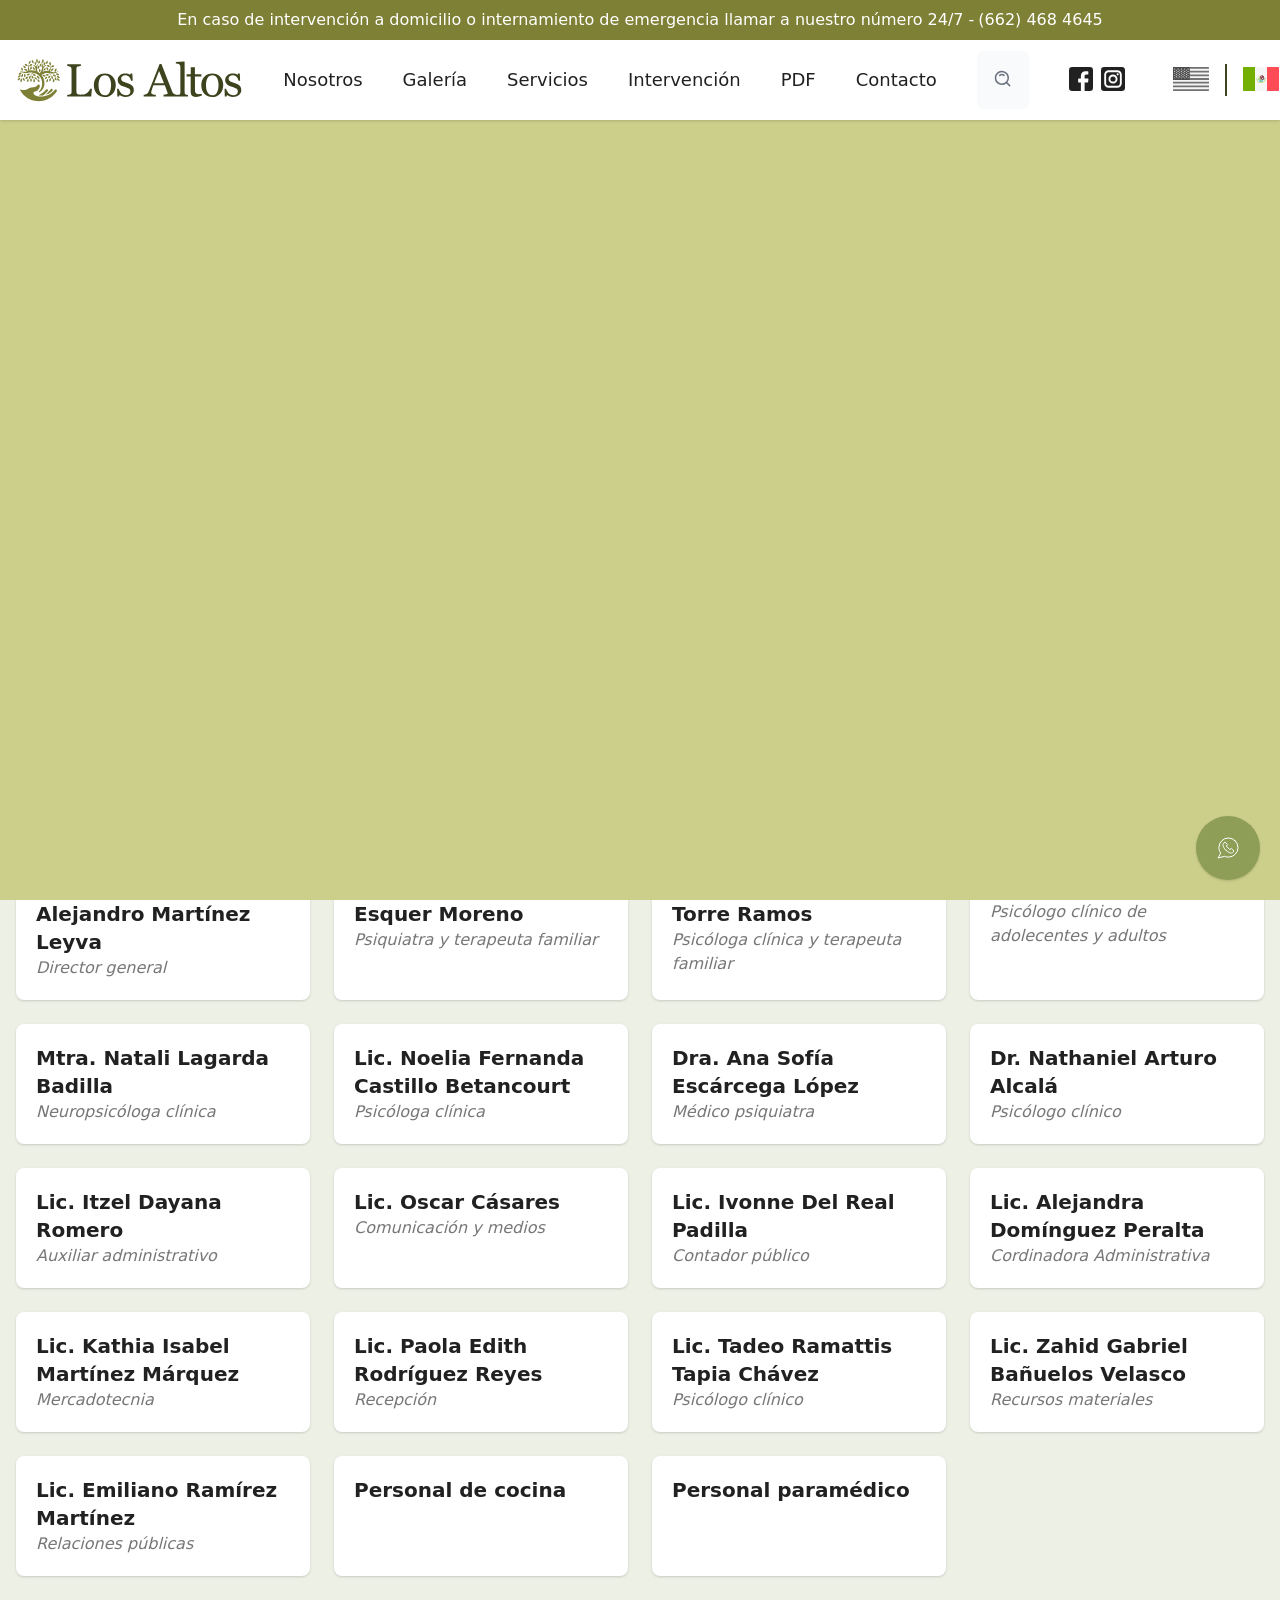
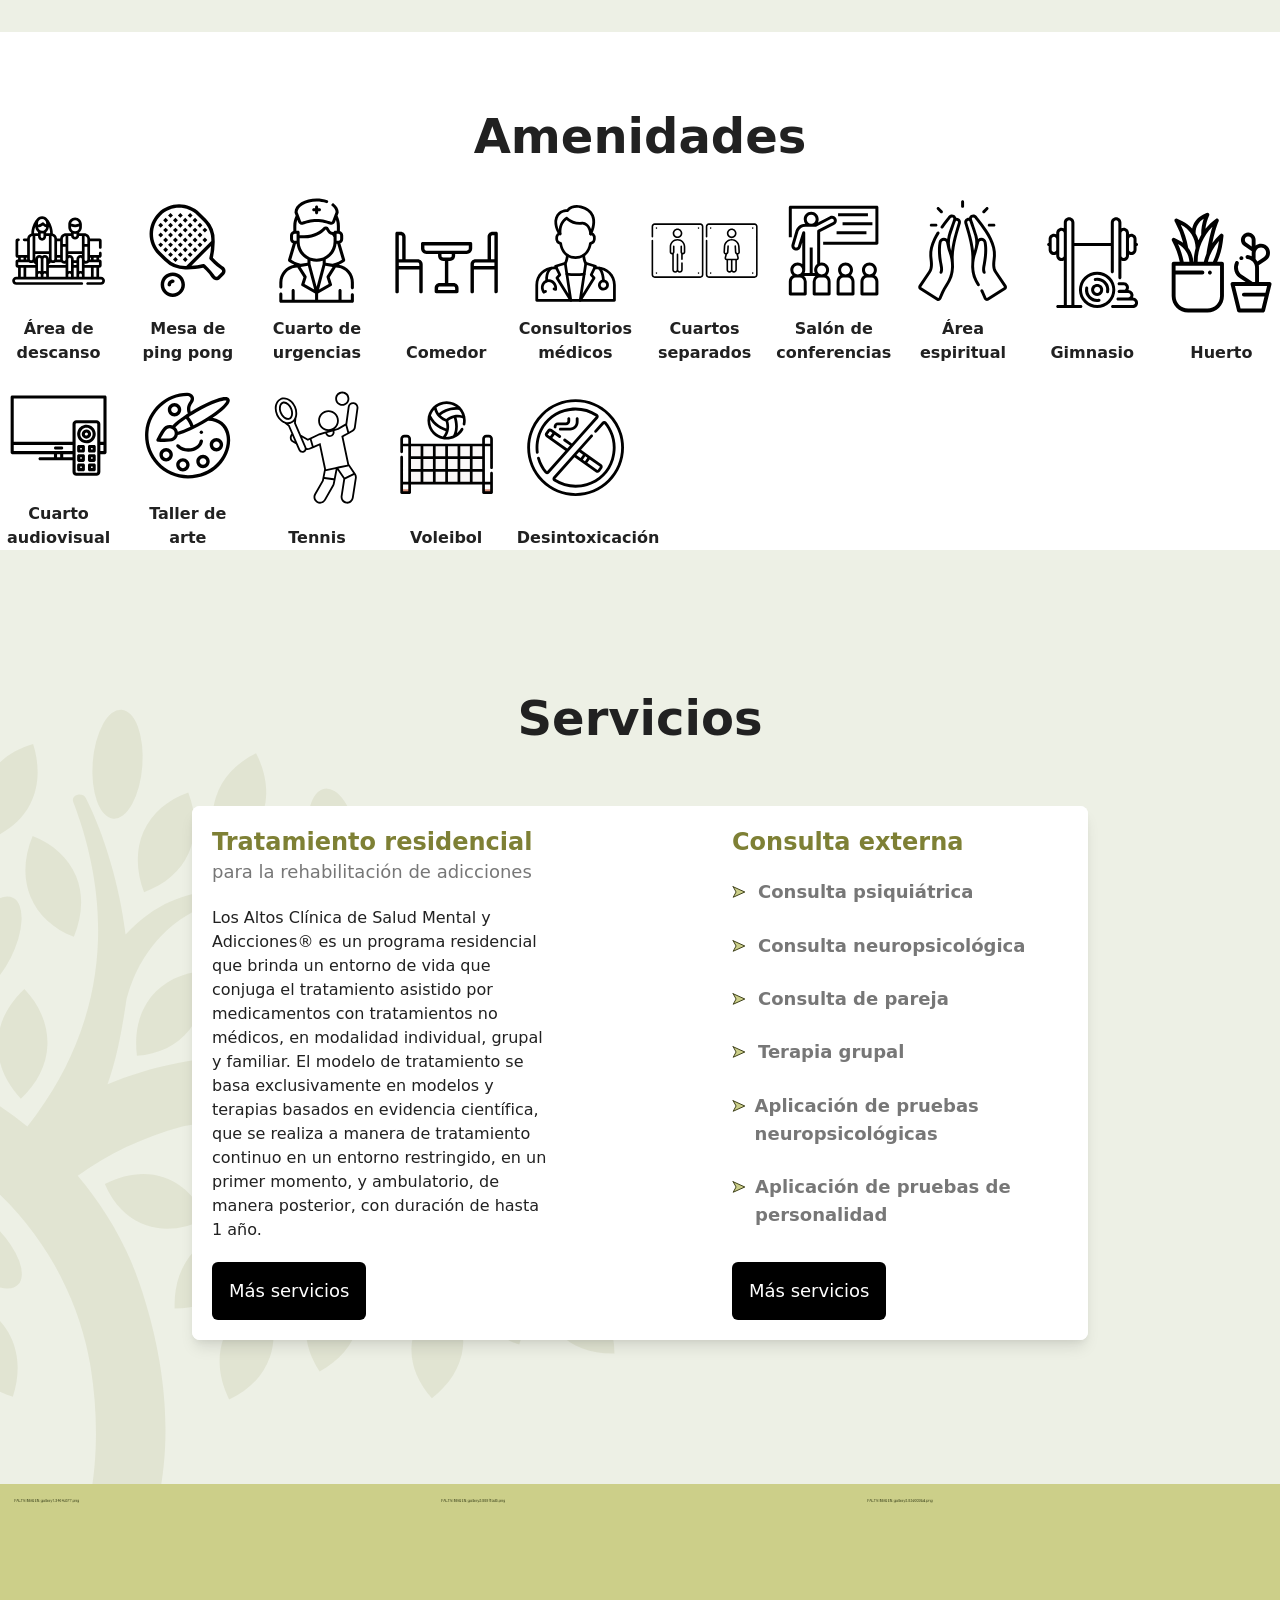
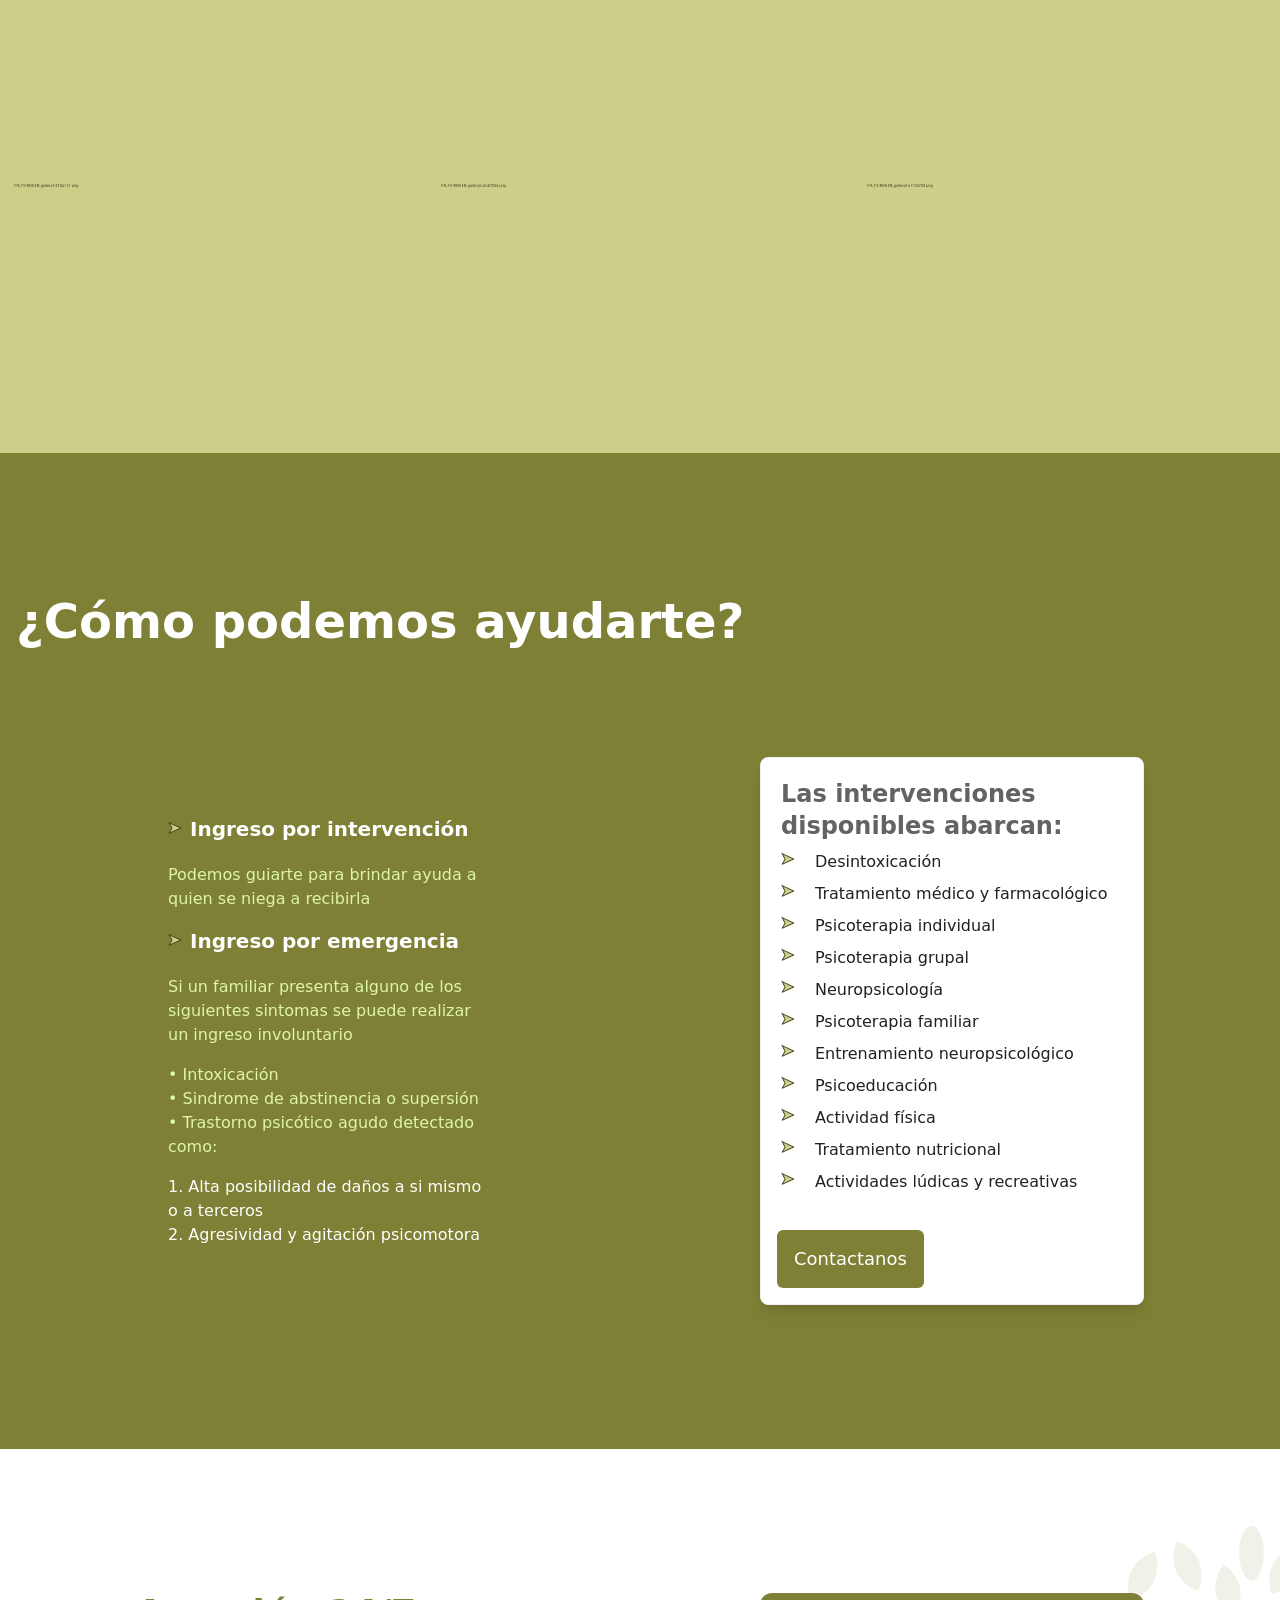
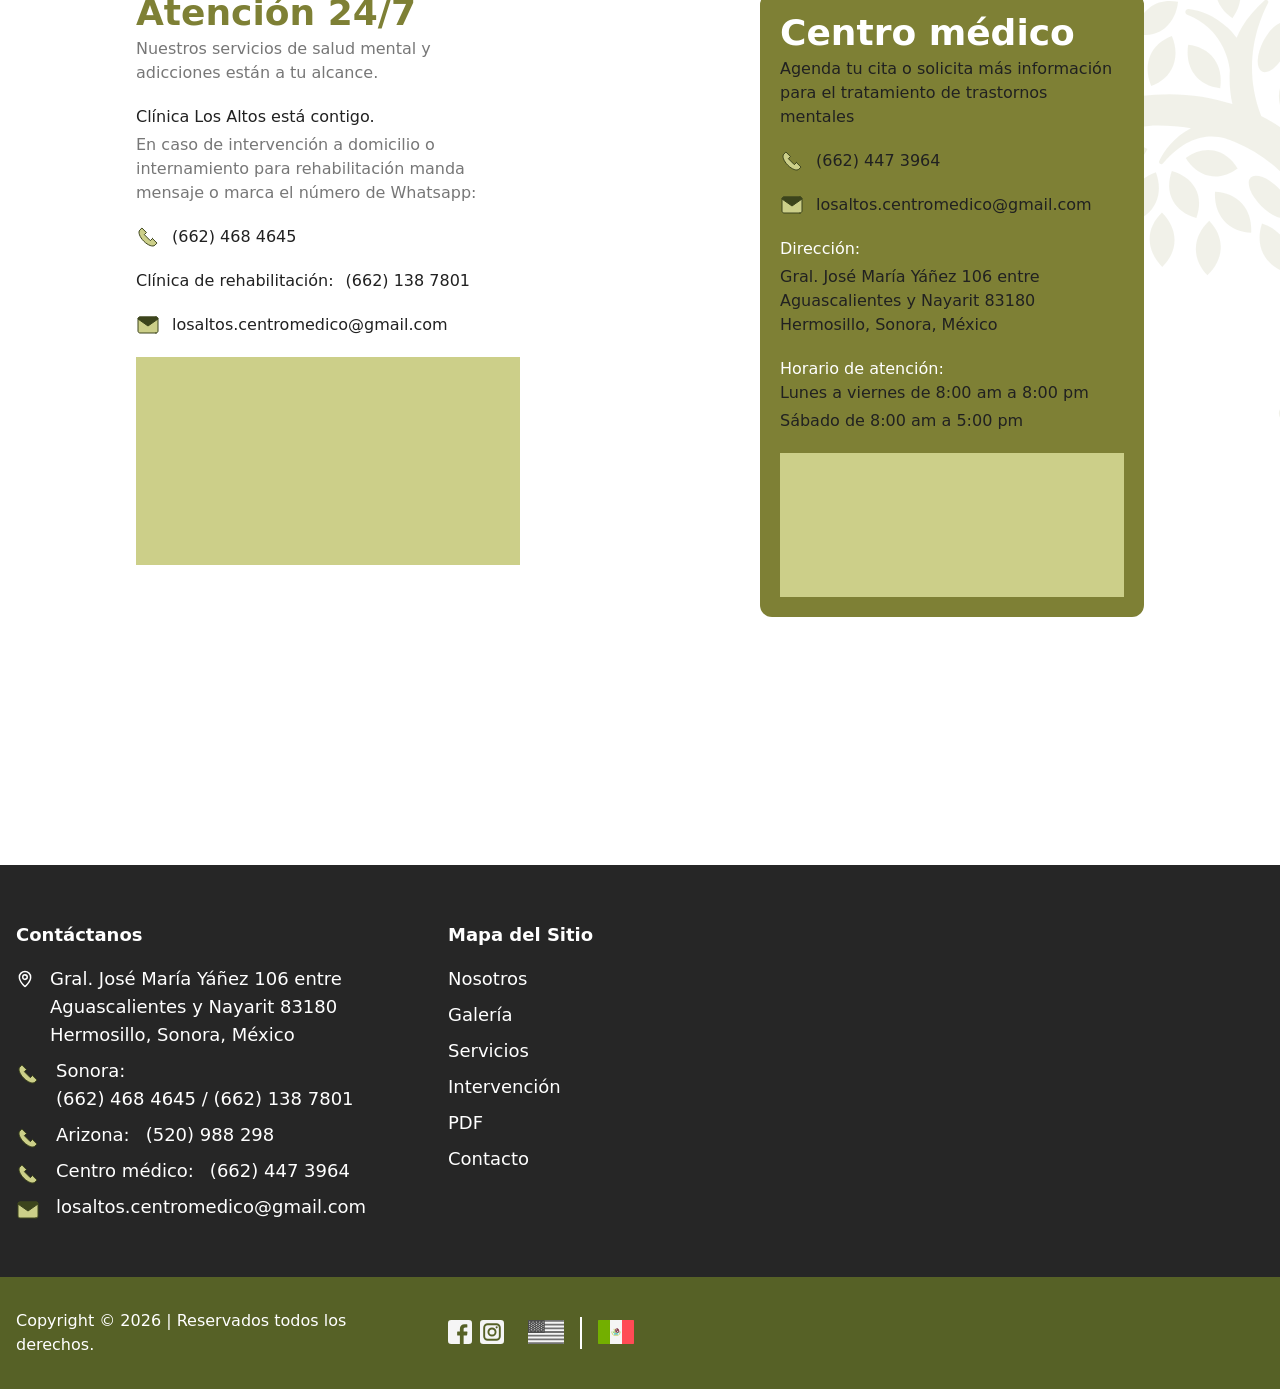
==== about-us/index.html @ 3007bb53 "Agrega páginas Nosotros, Servicios y Galería Reconstruidas con los textos del sitio original, con el" ====
<!DOCTYPE html>
<html lang="es-MX" class="fonts-enhancement fonts-enhancement--loaded"><head><base href="../"><meta http-equiv="Content-Type" content="text/html; charset=UTF-8"><meta http-equiv="X-UA-Compatible" content="IE=edge"><meta name="viewport" content="width=device-width,initial-scale=1"><title>Nosotros | Los Altos</title><meta name="keywords" content="e-menu"><meta name="author" content="mr.código"><meta name="color-scheme" content="light"><style type="text/css">svg:not(:root).svg-inline--fa {
  overflow: visible;
}

.svg-inline--fa {
  display: inline-block;
  font-size: inherit;
  height: 1em;
  overflow: visible;
  vertical-align: -0.125em;
}
.svg-inline--fa.fa-lg {
  vertical-align: -0.225em;
}
.svg-inline--fa.fa-w-1 {
  width: 0.0625em;
}
.svg-inline--fa.fa-w-2 {
  width: 0.125em;
}
.svg-inline--fa.fa-w-3 {
  width: 0.1875em;
}
.svg-inline--fa.fa-w-4 {
  width: 0.25em;
}
.svg-inline--fa.fa-w-5 {
  width: 0.3125em;
}
.svg-inline--fa.fa-w-6 {
  width: 0.375em;
}
.svg-inline--fa.fa-w-7 {
  width: 0.4375em;
}
.svg-inline--fa.fa-w-8 {
  width: 0.5em;
}
.svg-inline--fa.fa-w-9 {
  width: 0.5625em;
}
.svg-inline--fa.fa-w-10 {
  width: 0.625em;
}
.svg-inline--fa.fa-w-11 {
  width: 0.6875em;
}
.svg-inline--fa.fa-w-12 {
  width: 0.75em;
}
.svg-inline--fa.fa-w-13 {
  width: 0.8125em;
}
.svg-inline--fa.fa-w-14 {
  width: 0.875em;
}
.svg-inline--fa.fa-w-15 {
  width: 0.9375em;
}
.svg-inline--fa.fa-w-16 {
  width: 1em;
}
.svg-inline--fa.fa-w-17 {
  width: 1.0625em;
}
.svg-inline--fa.fa-w-18 {
  width: 1.125em;
}
.svg-inline--fa.fa-w-19 {
  width: 1.1875em;
}
.svg-inline--fa.fa-w-20 {
  width: 1.25em;
}
.svg-inline--fa.fa-pull-left {
  margin-right: 0.3em;
  width: auto;
}
.svg-inline--fa.fa-pull-right {
  margin-left: 0.3em;
  width: auto;
}
.svg-inline--fa.fa-border {
  height: 1.5em;
}
.svg-inline--fa.fa-li {
  width: 2em;
}
.svg-inline--fa.fa-fw {
  width: 1.25em;
}

.fa-layers svg.svg-inline--fa {
  bottom: 0;
  left: 0;
  margin: auto;
  position: absolute;
  right: 0;
  top: 0;
}

.fa-layers {
  display: inline-block;
  height: 1em;
  position: relative;
  text-align: center;
  vertical-align: -0.125em;
  width: 1em;
}
.fa-layers svg.svg-inline--fa {
  -webkit-transform-origin: center center;
          transform-origin: center center;
}

.fa-layers-counter, .fa-layers-text {
  display: inline-block;
  position: absolute;
  text-align: center;
}

.fa-layers-text {
  left: 50%;
  top: 50%;
  -webkit-transform: translate(-50%, -50%);
          transform: translate(-50%, -50%);
  -webkit-transform-origin: center center;
          transform-origin: center center;
}

.fa-layers-counter {
  background-color: #ff253a;
  border-radius: 1em;
  -webkit-box-sizing: border-box;
          box-sizing: border-box;
  color: #fff;
  height: 1.5em;
  line-height: 1;
  max-width: 5em;
  min-width: 1.5em;
  overflow: hidden;
  padding: 0.25em;
  right: 0;
  text-overflow: ellipsis;
  top: 0;
  -webkit-transform: scale(0.25);
          transform: scale(0.25);
  -webkit-transform-origin: top right;
          transform-origin: top right;
}

.fa-layers-bottom-right {
  bottom: 0;
  right: 0;
  top: auto;
  -webkit-transform: scale(0.25);
          transform: scale(0.25);
  -webkit-transform-origin: bottom right;
          transform-origin: bottom right;
}

.fa-layers-bottom-left {
  bottom: 0;
  left: 0;
  right: auto;
  top: auto;
  -webkit-transform: scale(0.25);
          transform: scale(0.25);
  -webkit-transform-origin: bottom left;
          transform-origin: bottom left;
}

.fa-layers-top-right {
  right: 0;
  top: 0;
  -webkit-transform: scale(0.25);
          transform: scale(0.25);
  -webkit-transform-origin: top right;
          transform-origin: top right;
}

.fa-layers-top-left {
  left: 0;
  right: auto;
  top: 0;
  -webkit-transform: scale(0.25);
          transform: scale(0.25);
  -webkit-transform-origin: top left;
          transform-origin: top left;
}

.fa-lg {
  font-size: 1.3333333333em;
  line-height: 0.75em;
  vertical-align: -0.0667em;
}

.fa-xs {
  font-size: 0.75em;
}

.fa-sm {
  font-size: 0.875em;
}

.fa-1x {
  font-size: 1em;
}

.fa-2x {
  font-size: 2em;
}

.fa-3x {
  font-size: 3em;
}

.fa-4x {
  font-size: 4em;
}

.fa-5x {
  font-size: 5em;
}

.fa-6x {
  font-size: 6em;
}

.fa-7x {
  font-size: 7em;
}

.fa-8x {
  font-size: 8em;
}

.fa-9x {
  font-size: 9em;
}

.fa-10x {
  font-size: 10em;
}

.fa-fw {
  text-align: center;
  width: 1.25em;
}

.fa-ul {
  list-style-type: none;
  margin-left: 2.5em;
  padding-left: 0;
}
.fa-ul > li {
  position: relative;
}

.fa-li {
  left: -2em;
  position: absolute;
  text-align: center;
  width: 2em;
  line-height: inherit;
}

.fa-border {
  border: solid 0.08em #eee;
  border-radius: 0.1em;
  padding: 0.2em 0.25em 0.15em;
}

.fa-pull-left {
  float: left;
}

.fa-pull-right {
  float: right;
}

.fa.fa-pull-left,
.fas.fa-pull-left,
.far.fa-pull-left,
.fal.fa-pull-left,
.fab.fa-pull-left {
  margin-right: 0.3em;
}
.fa.fa-pull-right,
.fas.fa-pull-right,
.far.fa-pull-right,
.fal.fa-pull-right,
.fab.fa-pull-right {
  margin-left: 0.3em;
}

.fa-spin {
  -webkit-animation: fa-spin 2s infinite linear;
          animation: fa-spin 2s infinite linear;
}

.fa-pulse {
  -webkit-animation: fa-spin 1s infinite steps(8);
          animation: fa-spin 1s infinite steps(8);
}

@-webkit-keyframes fa-spin {
  0% {
    -webkit-transform: rotate(0deg);
            transform: rotate(0deg);
  }
  100% {
    -webkit-transform: rotate(360deg);
            transform: rotate(360deg);
  }
}

@keyframes fa-spin {
  0% {
    -webkit-transform: rotate(0deg);
            transform: rotate(0deg);
  }
  100% {
    -webkit-transform: rotate(360deg);
            transform: rotate(360deg);
  }
}
.fa-rotate-90 {
  -ms-filter: "progid:DXImageTransform.Microsoft.BasicImage(rotation=1)";
  -webkit-transform: rotate(90deg);
          transform: rotate(90deg);
}

.fa-rotate-180 {
  -ms-filter: "progid:DXImageTransform.Microsoft.BasicImage(rotation=2)";
  -webkit-transform: rotate(180deg);
          transform: rotate(180deg);
}

.fa-rotate-270 {
  -ms-filter: "progid:DXImageTransform.Microsoft.BasicImage(rotation=3)";
  -webkit-transform: rotate(270deg);
          transform: rotate(270deg);
}

.fa-flip-horizontal {
  -ms-filter: "progid:DXImageTransform.Microsoft.BasicImage(rotation=0, mirror=1)";
  -webkit-transform: scale(-1, 1);
          transform: scale(-1, 1);
}

.fa-flip-vertical {
  -ms-filter: "progid:DXImageTransform.Microsoft.BasicImage(rotation=2, mirror=1)";
  -webkit-transform: scale(1, -1);
          transform: scale(1, -1);
}

.fa-flip-both, .fa-flip-horizontal.fa-flip-vertical {
  -ms-filter: "progid:DXImageTransform.Microsoft.BasicImage(rotation=2, mirror=1)";
  -webkit-transform: scale(-1, -1);
          transform: scale(-1, -1);
}

:root .fa-rotate-90,
:root .fa-rotate-180,
:root .fa-rotate-270,
:root .fa-flip-horizontal,
:root .fa-flip-vertical,
:root .fa-flip-both {
  -webkit-filter: none;
          filter: none;
}

.fa-stack {
  display: inline-block;
  height: 2em;
  position: relative;
  width: 2.5em;
}

.fa-stack-1x,
.fa-stack-2x {
  bottom: 0;
  left: 0;
  margin: auto;
  position: absolute;
  right: 0;
  top: 0;
}

.svg-inline--fa.fa-stack-1x {
  height: 1em;
  width: 1.25em;
}
.svg-inline--fa.fa-stack-2x {
  height: 2em;
  width: 2.5em;
}

.fa-inverse {
  color: #fff;
}

.sr-only {
  border: 0;
  clip: rect(0, 0, 0, 0);
  height: 1px;
  margin: -1px;
  overflow: hidden;
  padding: 0;
  position: absolute;
  width: 1px;
}

.sr-only-focusable:active, .sr-only-focusable:focus {
  clip: auto;
  height: auto;
  margin: 0;
  overflow: visible;
  position: static;
  width: auto;
}

.svg-inline--fa .fa-primary {
  fill: var(--fa-primary-color, currentColor);
  opacity: 1;
  opacity: var(--fa-primary-opacity, 1);
}

.svg-inline--fa .fa-secondary {
  fill: var(--fa-secondary-color, currentColor);
  opacity: 0.4;
  opacity: var(--fa-secondary-opacity, 0.4);
}

.svg-inline--fa.fa-swap-opacity .fa-primary {
  opacity: 0.4;
  opacity: var(--fa-secondary-opacity, 0.4);
}

.svg-inline--fa.fa-swap-opacity .fa-secondary {
  opacity: 1;
  opacity: var(--fa-primary-opacity, 1);
}

.svg-inline--fa mask .fa-primary,
.svg-inline--fa mask .fa-secondary {
  fill: black;
}

.fad.fa-inverse {
  color: #fff;
}</style><style type="text/css" data-tippy-stylesheet="">.tippy-iOS{cursor:pointer!important;-webkit-tap-highlight-color:transparent}.tippy-popper{transition-timing-function:cubic-bezier(.165,.84,.44,1);max-width:calc(100% - 8px);pointer-events:none;outline:0}.tippy-popper[x-placement^=top] .tippy-backdrop{border-radius:40% 40% 0 0}.tippy-popper[x-placement^=top] .tippy-roundarrow{bottom:-7px;bottom:-6.5px;-webkit-transform-origin:50% 0;transform-origin:50% 0;margin:0 3px}.tippy-popper[x-placement^=top] .tippy-roundarrow svg{position:absolute;left:0;-webkit-transform:rotate(180deg);transform:rotate(180deg)}.tippy-popper[x-placement^=top] .tippy-arrow{border-top:8px solid #333;border-right:8px solid transparent;border-left:8px solid transparent;bottom:-7px;margin:0 3px;-webkit-transform-origin:50% 0;transform-origin:50% 0}.tippy-popper[x-placement^=top] .tippy-backdrop{-webkit-transform-origin:0 25%;transform-origin:0 25%}.tippy-popper[x-placement^=top] .tippy-backdrop[data-state=visible]{-webkit-transform:scale(1) translate(-50%,-55%);transform:scale(1) translate(-50%,-55%)}.tippy-popper[x-placement^=top] .tippy-backdrop[data-state=hidden]{-webkit-transform:scale(.2) translate(-50%,-45%);transform:scale(.2) translate(-50%,-45%);opacity:0}.tippy-popper[x-placement^=top] [data-animation=shift-toward][data-state=visible]{-webkit-transform:translateY(-10px);transform:translateY(-10px)}.tippy-popper[x-placement^=top] [data-animation=shift-toward][data-state=hidden]{opacity:0;-webkit-transform:translateY(-20px);transform:translateY(-20px)}.tippy-popper[x-placement^=top] [data-animation=perspective]{-webkit-transform-origin:bottom;transform-origin:bottom}.tippy-popper[x-placement^=top] [data-animation=perspective][data-state=visible]{-webkit-transform:perspective(700px) translateY(-10px);transform:perspective(700px) translateY(-10px)}.tippy-popper[x-placement^=top] [data-animation=perspective][data-state=hidden]{opacity:0;-webkit-transform:perspective(700px) rotateX(60deg);transform:perspective(700px) rotateX(60deg)}.tippy-popper[x-placement^=top] [data-animation=fade][data-state=visible]{-webkit-transform:translateY(-10px);transform:translateY(-10px)}.tippy-popper[x-placement^=top] [data-animation=fade][data-state=hidden]{opacity:0;-webkit-transform:translateY(-10px);transform:translateY(-10px)}.tippy-popper[x-placement^=top] [data-animation=shift-away][data-state=visible]{-webkit-transform:translateY(-10px);transform:translateY(-10px)}.tippy-popper[x-placement^=top] [data-animation=shift-away][data-state=hidden]{opacity:0}.tippy-popper[x-placement^=top] [data-animation=scale]{-webkit-transform-origin:bottom;transform-origin:bottom}.tippy-popper[x-placement^=top] [data-animation=scale][data-state=visible]{-webkit-transform:translateY(-10px);transform:translateY(-10px)}.tippy-popper[x-placement^=top] [data-animation=scale][data-state=hidden]{opacity:0;-webkit-transform:translateY(-10px) scale(.5);transform:translateY(-10px) scale(.5)}.tippy-popper[x-placement^=bottom] .tippy-backdrop{border-radius:0 0 30% 30%}.tippy-popper[x-placement^=bottom] .tippy-roundarrow{top:-7px;-webkit-transform-origin:50% 100%;transform-origin:50% 100%;margin:0 3px}.tippy-popper[x-placement^=bottom] .tippy-roundarrow svg{position:absolute;left:0}.tippy-popper[x-placement^=bottom] .tippy-arrow{border-bottom:8px solid #333;border-right:8px solid transparent;border-left:8px solid transparent;top:-7px;margin:0 3px;-webkit-transform-origin:50% 100%;transform-origin:50% 100%}.tippy-popper[x-placement^=bottom] .tippy-backdrop{-webkit-transform-origin:0 -50%;transform-origin:0 -50%}.tippy-popper[x-placement^=bottom] .tippy-backdrop[data-state=visible]{-webkit-transform:scale(1) translate(-50%,-45%);transform:scale(1) translate(-50%,-45%)}.tippy-popper[x-placement^=bottom] .tippy-backdrop[data-state=hidden]{-webkit-transform:scale(.2) translate(-50%);transform:scale(.2) translate(-50%);opacity:0}.tippy-popper[x-placement^=bottom] [data-animation=shift-toward][data-state=visible]{-webkit-transform:translateY(10px);transform:translateY(10px)}.tippy-popper[x-placement^=bottom] [data-animation=shift-toward][data-state=hidden]{opacity:0;-webkit-transform:translateY(20px);transform:translateY(20px)}.tippy-popper[x-placement^=bottom] [data-animation=perspective]{-webkit-transform-origin:top;transform-origin:top}.tippy-popper[x-placement^=bottom] [data-animation=perspective][data-state=visible]{-webkit-transform:perspective(700px) translateY(10px);transform:perspective(700px) translateY(10px)}.tippy-popper[x-placement^=bottom] [data-animation=perspective][data-state=hidden]{opacity:0;-webkit-transform:perspective(700px) rotateX(-60deg);transform:perspective(700px) rotateX(-60deg)}.tippy-popper[x-placement^=bottom] [data-animation=fade][data-state=visible]{-webkit-transform:translateY(10px);transform:translateY(10px)}.tippy-popper[x-placement^=bottom] [data-animation=fade][data-state=hidden]{opacity:0;-webkit-transform:translateY(10px);transform:translateY(10px)}.tippy-popper[x-placement^=bottom] [data-animation=shift-away][data-state=visible]{-webkit-transform:translateY(10px);transform:translateY(10px)}.tippy-popper[x-placement^=bottom] [data-animation=shift-away][data-state=hidden]{opacity:0}.tippy-popper[x-placement^=bottom] [data-animation=scale]{-webkit-transform-origin:top;transform-origin:top}.tippy-popper[x-placement^=bottom] [data-animation=scale][data-state=visible]{-webkit-transform:translateY(10px);transform:translateY(10px)}.tippy-popper[x-placement^=bottom] [data-animation=scale][data-state=hidden]{opacity:0;-webkit-transform:translateY(10px) scale(.5);transform:translateY(10px) scale(.5)}.tippy-popper[x-placement^=left] .tippy-backdrop{border-radius:50% 0 0 50%}.tippy-popper[x-placement^=left] .tippy-roundarrow{right:-12px;-webkit-transform-origin:33.33333333% 50%;transform-origin:33.33333333% 50%;margin:3px 0}.tippy-popper[x-placement^=left] .tippy-roundarrow svg{position:absolute;left:0;-webkit-transform:rotate(90deg);transform:rotate(90deg)}.tippy-popper[x-placement^=left] .tippy-arrow{border-left:8px solid #333;border-top:8px solid transparent;border-bottom:8px solid transparent;right:-7px;margin:3px 0;-webkit-transform-origin:0 50%;transform-origin:0 50%}.tippy-popper[x-placement^=left] .tippy-backdrop{-webkit-transform-origin:50% 0;transform-origin:50% 0}.tippy-popper[x-placement^=left] .tippy-backdrop[data-state=visible]{-webkit-transform:scale(1) translate(-50%,-50%);transform:scale(1) translate(-50%,-50%)}.tippy-popper[x-placement^=left] .tippy-backdrop[data-state=hidden]{-webkit-transform:scale(.2) translate(-75%,-50%);transform:scale(.2) translate(-75%,-50%);opacity:0}.tippy-popper[x-placement^=left] [data-animation=shift-toward][data-state=visible]{-webkit-transform:translateX(-10px);transform:translateX(-10px)}.tippy-popper[x-placement^=left] [data-animation=shift-toward][data-state=hidden]{opacity:0;-webkit-transform:translateX(-20px);transform:translateX(-20px)}.tippy-popper[x-placement^=left] [data-animation=perspective]{-webkit-transform-origin:right;transform-origin:right}.tippy-popper[x-placement^=left] [data-animation=perspective][data-state=visible]{-webkit-transform:perspective(700px) translateX(-10px);transform:perspective(700px) translateX(-10px)}.tippy-popper[x-placement^=left] [data-animation=perspective][data-state=hidden]{opacity:0;-webkit-transform:perspective(700px) rotateY(-60deg);transform:perspective(700px) rotateY(-60deg)}.tippy-popper[x-placement^=left] [data-animation=fade][data-state=visible]{-webkit-transform:translateX(-10px);transform:translateX(-10px)}.tippy-popper[x-placement^=left] [data-animation=fade][data-state=hidden]{opacity:0;-webkit-transform:translateX(-10px);transform:translateX(-10px)}.tippy-popper[x-placement^=left] [data-animation=shift-away][data-state=visible]{-webkit-transform:translateX(-10px);transform:translateX(-10px)}.tippy-popper[x-placement^=left] [data-animation=shift-away][data-state=hidden]{opacity:0}.tippy-popper[x-placement^=left] [data-animation=scale]{-webkit-transform-origin:right;transform-origin:right}.tippy-popper[x-placement^=left] [data-animation=scale][data-state=visible]{-webkit-transform:translateX(-10px);transform:translateX(-10px)}.tippy-popper[x-placement^=left] [data-animation=scale][data-state=hidden]{opacity:0;-webkit-transform:translateX(-10px) scale(.5);transform:translateX(-10px) scale(.5)}.tippy-popper[x-placement^=right] .tippy-backdrop{border-radius:0 50% 50% 0}.tippy-popper[x-placement^=right] .tippy-roundarrow{left:-12px;-webkit-transform-origin:66.66666666% 50%;transform-origin:66.66666666% 50%;margin:3px 0}.tippy-popper[x-placement^=right] .tippy-roundarrow svg{position:absolute;left:0;-webkit-transform:rotate(-90deg);transform:rotate(-90deg)}.tippy-popper[x-placement^=right] .tippy-arrow{border-right:8px solid #333;border-top:8px solid transparent;border-bottom:8px solid transparent;left:-7px;margin:3px 0;-webkit-transform-origin:100% 50%;transform-origin:100% 50%}.tippy-popper[x-placement^=right] .tippy-backdrop{-webkit-transform-origin:-50% 0;transform-origin:-50% 0}.tippy-popper[x-placement^=right] .tippy-backdrop[data-state=visible]{-webkit-transform:scale(1) translate(-50%,-50%);transform:scale(1) translate(-50%,-50%)}.tippy-popper[x-placement^=right] .tippy-backdrop[data-state=hidden]{-webkit-transform:scale(.2) translate(-25%,-50%);transform:scale(.2) translate(-25%,-50%);opacity:0}.tippy-popper[x-placement^=right] [data-animation=shift-toward][data-state=visible]{-webkit-transform:translateX(10px);transform:translateX(10px)}.tippy-popper[x-placement^=right] [data-animation=shift-toward][data-state=hidden]{opacity:0;-webkit-transform:translateX(20px);transform:translateX(20px)}.tippy-popper[x-placement^=right] [data-animation=perspective]{-webkit-transform-origin:left;transform-origin:left}.tippy-popper[x-placement^=right] [data-animation=perspective][data-state=visible]{-webkit-transform:perspective(700px) translateX(10px);transform:perspective(700px) translateX(10px)}.tippy-popper[x-placement^=right] [data-animation=perspective][data-state=hidden]{opacity:0;-webkit-transform:perspective(700px) rotateY(60deg);transform:perspective(700px) rotateY(60deg)}.tippy-popper[x-placement^=right] [data-animation=fade][data-state=visible]{-webkit-transform:translateX(10px);transform:translateX(10px)}.tippy-popper[x-placement^=right] [data-animation=fade][data-state=hidden]{opacity:0;-webkit-transform:translateX(10px);transform:translateX(10px)}.tippy-popper[x-placement^=right] [data-animation=shift-away][data-state=visible]{-webkit-transform:translateX(10px);transform:translateX(10px)}.tippy-popper[x-placement^=right] [data-animation=shift-away][data-state=hidden]{opacity:0}.tippy-popper[x-placement^=right] [data-animation=scale]{-webkit-transform-origin:left;transform-origin:left}.tippy-popper[x-placement^=right] [data-animation=scale][data-state=visible]{-webkit-transform:translateX(10px);transform:translateX(10px)}.tippy-popper[x-placement^=right] [data-animation=scale][data-state=hidden]{opacity:0;-webkit-transform:translateX(10px) scale(.5);transform:translateX(10px) scale(.5)}.tippy-tooltip{position:relative;color:#fff;border-radius:.25rem;font-size:.875rem;padding:.3125rem .5625rem;line-height:1.4;text-align:center;background-color:#333}.tippy-tooltip[data-size=small]{padding:.1875rem .375rem;font-size:.75rem}.tippy-tooltip[data-size=large]{padding:.375rem .75rem;font-size:1rem}.tippy-tooltip[data-animatefill]{overflow:hidden;background-color:initial}.tippy-tooltip[data-interactive],.tippy-tooltip[data-interactive] .tippy-roundarrow path{pointer-events:auto}.tippy-tooltip[data-inertia][data-state=visible]{transition-timing-function:cubic-bezier(.54,1.5,.38,1.11)}.tippy-tooltip[data-inertia][data-state=hidden]{transition-timing-function:ease}.tippy-arrow,.tippy-roundarrow{position:absolute;width:0;height:0}.tippy-roundarrow{width:18px;height:7px;fill:#333;pointer-events:none}.tippy-backdrop{position:absolute;background-color:#333;border-radius:50%;width:calc(110% + 2rem);left:50%;top:50%;z-index:-1;transition:all cubic-bezier(.46,.1,.52,.98);-webkit-backface-visibility:hidden;backface-visibility:hidden}.tippy-backdrop:after{content:"";float:left;padding-top:100%}.tippy-backdrop+.tippy-content{transition-property:opacity;will-change:opacity}.tippy-backdrop+.tippy-content[data-state=hidden]{opacity:0}</style><link href="css/chunk-vendors.3d5cf4b0.css" rel="stylesheet"><link href="css/app.ec54f82e.css" rel="stylesheet"><link href="css/paginas.css" rel="stylesheet"><link rel="icon" type="image/png" sizes="32x32" href="img/icons/favicon-32x32.png"><link rel="manifest" href="manifest.json"><meta name="theme-color" content="#7e8035"><meta name="apple-mobile-web-app-capable" content="yes"><meta name="apple-mobile-web-app-status-bar-style" content="default"><meta name="apple-mobile-web-app-title" content="Los Altos"><meta name="msapplication-TileImage" content="/img/icons/msapplication-icon-144x144.png"><meta name="msapplication-TileColor" content="#ffffff"><style type="text/css">.vc-popover-content-wrapper[data-v-05016e86]{--popover-horizontal-content-offset:8px;--popover-vertical-content-offset:10px;--popover-slide-translation:15px;--popover-transition-time:0.14s ease-in-out;--popover-caret-horizontal-offset:18px;--popover-caret-vertical-offset:8px;position:absolute;display:block;outline:none;z-index:10}.vc-popover-content-wrapper[data-v-05016e86]:not(.is-interactive){pointer-events:none}.vc-popover-content[data-v-05016e86]{position:relative;outline:none;z-index:10;box-shadow:var(--shadow-lg)}.vc-popover-content.direction-bottom[data-v-05016e86]{margin-top:var(--popover-vertical-content-offset)}.vc-popover-content.direction-top[data-v-05016e86]{margin-bottom:var(--popover-vertical-content-offset)}.vc-popover-content.direction-left[data-v-05016e86]{margin-right:var(--popover-horizontal-content-offset)}.vc-popover-content.direction-right[data-v-05016e86]{margin-left:var(--popover-horizontal-content-offset)}.vc-popover-caret[data-v-05016e86]{content:"";position:absolute;display:block;width:12px;height:12px;border-top:inherit;border-left:inherit;background-color:inherit;-webkit-user-select:none;user-select:none;z-index:-1}.vc-popover-caret.direction-bottom[data-v-05016e86]{top:0}.vc-popover-caret.direction-bottom.align-left[data-v-05016e86]{transform:translateY(-50%) rotate(45deg)}.vc-popover-caret.direction-bottom.align-center[data-v-05016e86]{transform:translateX(-50%) translateY(-50%) rotate(45deg)}.vc-popover-caret.direction-bottom.align-right[data-v-05016e86]{transform:translateY(-50%) rotate(45deg)}.vc-popover-caret.direction-top[data-v-05016e86]{top:100%}.vc-popover-caret.direction-top.align-left[data-v-05016e86]{transform:translateY(-50%) rotate(-135deg)}.vc-popover-caret.direction-top.align-center[data-v-05016e86]{transform:translateX(-50%) translateY(-50%) rotate(-135deg)}.vc-popover-caret.direction-top.align-right[data-v-05016e86]{transform:translateY(-50%) rotate(-135deg)}.vc-popover-caret.direction-left[data-v-05016e86]{left:100%}.vc-popover-caret.direction-left.align-top[data-v-05016e86]{transform:translateX(-50%) rotate(135deg)}.vc-popover-caret.direction-left.align-middle[data-v-05016e86]{transform:translateY(-50%) translateX(-50%) rotate(135deg)}.vc-popover-caret.direction-left.align-bottom[data-v-05016e86]{transform:translateX(-50%) rotate(135deg)}.vc-popover-caret.direction-right[data-v-05016e86]{left:0}.vc-popover-caret.direction-right.align-top[data-v-05016e86]{transform:translateX(-50%) rotate(-45deg)}.vc-popover-caret.direction-right.align-middle[data-v-05016e86]{transform:translateY(-50%) translateX(-50%) rotate(-45deg)}.vc-popover-caret.direction-right.align-bottom[data-v-05016e86]{transform:translateX(-50%) rotate(-45deg)}.vc-popover-caret.align-left[data-v-05016e86]{left:var(--popover-caret-horizontal-offset)}.vc-popover-caret.align-center[data-v-05016e86]{left:50%}.vc-popover-caret.align-right[data-v-05016e86]{right:var(--popover-caret-horizontal-offset)}.vc-popover-caret.align-top[data-v-05016e86]{top:var(--popover-caret-vertical-offset)}.vc-popover-caret.align-middle[data-v-05016e86]{top:50%}.vc-popover-caret.align-bottom[data-v-05016e86]{bottom:var(--popover-caret-vertical-offset)}.fade-enter-active[data-v-05016e86],.fade-leave-active[data-v-05016e86],.slide-fade-enter-active[data-v-05016e86],.slide-fade-leave-active[data-v-05016e86]{transition:all var(--popover-transition-time);pointer-events:none}.fade-enter[data-v-05016e86],.fade-leave-to[data-v-05016e86],.slide-fade-enter[data-v-05016e86],.slide-fade-leave-to[data-v-05016e86]{opacity:0}.slide-fade-enter.direction-bottom[data-v-05016e86],.slide-fade-leave-to.direction-bottom[data-v-05016e86]{transform:translateY(calc(var(--popover-slide-translation)*-1))}.slide-fade-enter.direction-top[data-v-05016e86],.slide-fade-leave-to.direction-top[data-v-05016e86]{transform:translateY(var(--popover-slide-translation))}.slide-fade-enter.direction-left[data-v-05016e86],.slide-fade-leave-to.direction-left[data-v-05016e86]{transform:translateX(var(--popover-slide-translation))}.slide-fade-enter.direction-right[data-v-05016e86],.slide-fade-leave-to.direction-right[data-v-05016e86]{transform:translateX(calc(var(--popover-slide-translation)*-1))}</style><style type="text/css">.vc-day-popover-row[data-v-eb5afd1a]{--day-content-transition-time:0.13s ease-in;display:flex;align-items:center;transition:all var(--day-content-transition-time)}.vc-day-popover-row[data-v-eb5afd1a]:not(:first-child){margin-top:3px}.vc-day-popover-row-indicator[data-v-eb5afd1a]{display:flex;justify-content:center;align-items:center;flex-grow:0;width:15px;margin-right:3px}.vc-day-popover-row-indicator span[data-v-eb5afd1a]{transition:all var(--day-content-transition-time)}.vc-day-popover-row-content[data-v-eb5afd1a]{display:flex;align-items:center;flex-wrap:none;flex-grow:1;width:max-content}</style><style type="text/css">.vc-svg-icon[data-v-63f7b5ec]{display:inline-block;stroke:currentColor;stroke-width:0}.vc-svg-icon path[data-v-63f7b5ec]{fill:currentColor}</style><style type="text/css">.vc-nav-header{display:flex;justify-content:space-between}.vc-nav-arrow{display:flex;justify-content:center;align-items:center;cursor:pointer;-webkit-user-select:none;user-select:none;line-height:var(--leading-snug);border-width:2px;border-style:solid;border-color:transparent;border-radius:var(--rounded)}.vc-nav-arrow.is-left{margin-right:auto}.vc-nav-arrow.is-right{margin-left:auto}.vc-nav-arrow.is-disabled{opacity:.25;pointer-events:none;cursor:not-allowed}.vc-nav-arrow:hover{background-color:var(--gray-900)}.vc-nav-arrow:focus{border-color:var(--accent-600)}.vc-nav-title{color:var(--accent-100);font-weight:var(--font-bold);line-height:var(--leading-snug);padding:4px 8px;border-radius:var(--rounded);border-width:2px;border-style:solid;border-color:transparent;-webkit-user-select:none;user-select:none}.vc-nav-title:hover{background-color:var(--gray-900)}.vc-nav-title:focus{border-color:var(--accent-600)}.vc-nav-items{display:grid;grid-template-columns:repeat(3,1fr);grid-row-gap:2px;grid-column-gap:5px}.vc-nav-item{width:48px;text-align:center;line-height:var(--leading-snug);font-weight:var(--font-semibold);padding:4px 0;cursor:pointer;border-color:transparent;border-width:2px;border-style:solid;border-radius:var(--rounded);-webkit-user-select:none;user-select:none}.vc-nav-item:hover{color:var(--white);background-color:var(--gray-900);box-shadow:var(--shadow-inner)}.vc-nav-item.is-active{color:var(--accent-900);background:var(--accent-100);font-weight:var(--font-bold);box-shadow:var(--shadow)}.vc-nav-item.is-current{color:var(--accent-100);font-weight:var(--bold);border-color:var(--accent-100)}.vc-nav-item:focus{border-color:var(--accent-600)}.vc-nav-item.is-disabled{opacity:.25;pointer-events:none}.vc-is-dark .vc-nav-title{color:var(--gray-900)}.vc-is-dark .vc-nav-title:hover{background-color:var(--gray-200)}.vc-is-dark .vc-nav-title:focus{border-color:var(--accent-400)}.vc-is-dark .vc-nav-arrow:hover{background-color:var(--gray-200)}.vc-is-dark .vc-nav-arrow:focus{border-color:var(--accent-400)}.vc-is-dark .vc-nav-item:hover{color:var(--gray-900);background-color:var(--gray-200);box-shadow:none}.vc-is-dark .vc-nav-item.is-active{color:var(--white);background:var(--accent-500)}.vc-is-dark .vc-nav-item.is-current{color:var(--accent-600);border-color:var(--accent-500)}.vc-is-dark .vc-nav-item:focus{border-color:var(--accent-400)}</style><style type="text/css">.vc-day[data-v-4420d078]{position:relative;min-height:32px;z-index:1}.vc-day.is-not-in-month *[data-v-4420d078]{opacity:0;pointer-events:none}.vc-day-layer[data-v-4420d078]{position:absolute;left:0;right:0;top:0;bottom:0;pointer-events:none}.vc-day-box-center-center[data-v-4420d078]{display:flex;justify-content:center;align-items:center;transform-origin:50% 50%}.vc-day-box-left-center[data-v-4420d078]{display:flex;justify-content:flex-start;align-items:center;transform-origin:0 50%}.vc-day-box-right-center[data-v-4420d078]{display:flex;justify-content:flex-end;align-items:center;transform-origin:100% 50%}.vc-day-box-center-bottom[data-v-4420d078]{display:flex;justify-content:center;align-items:flex-end}.vc-day-content[data-v-4420d078]{display:flex;justify-content:center;align-items:center;font-size:var(--text-sm);font-weight:var(--font-medium);width:28px;height:28px;line-height:28px;border-radius:var(--rounded-full);-webkit-user-select:none;user-select:none;cursor:pointer}.vc-day-content[data-v-4420d078]:hover{background-color:rgba(204,214,224,.3)}.vc-day-content[data-v-4420d078]:focus{font-weight:var(--font-bold);background-color:rgba(204,214,224,.4)}.vc-day-content.is-disabled[data-v-4420d078]{color:var(--gray-400)}.vc-is-dark .vc-day-content[data-v-4420d078]:hover{background-color:rgba(114,129,151,.3)}.vc-is-dark .vc-day-content[data-v-4420d078]:focus{background-color:rgba(114,129,151,.4)}.vc-is-dark .vc-day-content.is-disabled[data-v-4420d078]{color:var(--gray-600)}.vc-highlights[data-v-4420d078]{overflow:hidden;pointer-events:none;z-index:-1}.vc-highlight[data-v-4420d078]{width:28px;height:28px}.vc-highlight.vc-highlight-base-start[data-v-4420d078]{width:50%!important;border-radius:0!important;border-right-width:0!important}.vc-highlight.vc-highlight-base-end[data-v-4420d078]{width:50%!important;border-radius:0!important;border-left-width:0!important}.vc-highlight.vc-highlight-base-middle[data-v-4420d078]{width:100%;border-radius:0!important;border-left-width:0!important;border-right-width:0!important;margin:0 -1px}.vc-dots[data-v-4420d078]{display:flex;justify-content:center;align-items:center}.vc-dot[data-v-4420d078]{width:5px;height:5px;border-radius:50%;transition:all var(--day-content-transition-time)}.vc-dot[data-v-4420d078]:not(:last-child){margin-right:3px}.vc-bars[data-v-4420d078]{display:flex;justify-content:flex-start;align-items:center;width:75%}.vc-bar[data-v-4420d078]{flex-grow:1;height:3px;transition:all var(--day-content-transition-time)}</style><style type="text/css">.vc-pane[data-v-74ad501d]{min-width:250px}.vc-header[data-v-74ad501d]{display:flex;justify-content:center;align-items:center;padding:10px 18px 0 18px}.vc-header.align-left[data-v-74ad501d]{justify-content:flex-start}.vc-header.align-right[data-v-74ad501d]{justify-content:flex-end}.vc-title[data-v-74ad501d]{font-size:var(--text-lg);color:var(--gray-800);font-weight:var(--font-semibold);line-height:28px;cursor:pointer;-webkit-user-select:none;user-select:none;white-space:nowrap}.vc-title[data-v-74ad501d]:hover{opacity:.75}.vc-weeknumber[data-v-74ad501d]{position:relative}.vc-weeknumber[data-v-74ad501d],.vc-weeknumber-content[data-v-74ad501d]{display:flex;justify-content:center;align-items:center}.vc-weeknumber-content[data-v-74ad501d]{font-size:var(--text-xs);font-weight:var(--font-medium);font-style:italic;width:28px;height:28px;margin-top:2px;color:var(--gray-500);-webkit-user-select:none;user-select:none}.vc-weeknumber-content.is-left-outside[data-v-74ad501d]{position:absolute;left:var(--weeknumber-offset)}.vc-weeknumber-content.is-right-outside[data-v-74ad501d]{position:absolute;right:var(--weeknumber-offset)}.vc-weeks[data-v-74ad501d]{display:grid;grid-template-columns:repeat(7,1fr);position:relative;-webkit-overflow-scrolling:touch;padding:5px;min-width:250px}.vc-weeks.vc-show-weeknumbers[data-v-74ad501d]{grid-template-columns:auto repeat(7,1fr)}.vc-weeks.vc-show-weeknumbers.is-right[data-v-74ad501d]{grid-template-columns:repeat(7,1fr) auto}.vc-weekday[data-v-74ad501d]{text-align:center;color:var(--gray-500);font-size:var(--text-sm);font-weight:var(--font-bold);line-height:14px;padding-top:4px;padding-bottom:8px;cursor:default;-webkit-user-select:none;user-select:none}.vc-is-dark .vc-header[data-v-74ad501d]{color:var(--gray-200)}.vc-is-dark .vc-title[data-v-74ad501d]{color:var(--gray-100)}.vc-is-dark .vc-weekday[data-v-74ad501d]{color:var(--accent-200)}</style><style type="text/css">.vc-nav-popover-container{color:var(--white);font-size:var(--text-sm);font-weight:var(--font-semibold);background-color:var(--gray-800);border:1px solid;border-color:var(--gray-700);border-radius:var(--rounded-lg);padding:4px;box-shadow:var(--shadow)}.vc-is-dark .vc-nav-popover-container{color:var(--gray-800);background-color:var(--white);border-color:var(--gray-100)}</style><style type="text/css">.none-enter-active[data-v-5be4b00c],.none-leave-active[data-v-5be4b00c]{transition-duration:0s}.fade-enter-active[data-v-5be4b00c],.fade-leave-active[data-v-5be4b00c],.slide-down-enter-active[data-v-5be4b00c],.slide-down-leave-active[data-v-5be4b00c],.slide-left-enter-active[data-v-5be4b00c],.slide-left-leave-active[data-v-5be4b00c],.slide-right-enter-active[data-v-5be4b00c],.slide-right-leave-active[data-v-5be4b00c],.slide-up-enter-active[data-v-5be4b00c],.slide-up-leave-active[data-v-5be4b00c]{transition:transform var(--slide-duration) var(--slide-timing),opacity var(--slide-duration) var(--slide-timing);-webkit-backface-visibility:hidden;backface-visibility:hidden}.fade-leave-active[data-v-5be4b00c],.none-leave-active[data-v-5be4b00c],.slide-down-leave-active[data-v-5be4b00c],.slide-left-leave-active[data-v-5be4b00c],.slide-right-leave-active[data-v-5be4b00c],.slide-up-leave-active[data-v-5be4b00c]{position:absolute;width:100%}.fade-enter[data-v-5be4b00c],.fade-leave-to[data-v-5be4b00c],.none-enter[data-v-5be4b00c],.none-leave-to[data-v-5be4b00c],.slide-down-enter[data-v-5be4b00c],.slide-down-leave-to[data-v-5be4b00c],.slide-left-enter[data-v-5be4b00c],.slide-left-leave-to[data-v-5be4b00c],.slide-right-enter[data-v-5be4b00c],.slide-right-leave-to[data-v-5be4b00c],.slide-up-enter[data-v-5be4b00c],.slide-up-leave-to[data-v-5be4b00c]{opacity:0}.slide-left-enter[data-v-5be4b00c],.slide-right-leave-to[data-v-5be4b00c]{transform:translateX(var(--slide-translate))}.slide-left-leave-to[data-v-5be4b00c],.slide-right-enter[data-v-5be4b00c]{transform:translateX(calc(var(--slide-translate)*-1))}.slide-down-leave-to[data-v-5be4b00c],.slide-up-enter[data-v-5be4b00c]{transform:translateY(var(--slide-translate))}.slide-down-enter[data-v-5be4b00c],.slide-up-leave-to[data-v-5be4b00c]{transform:translateY(calc(var(--slide-translate)*-1))}</style><style type="text/css">.vc-container{--white:#fff;--black:#000;--gray-100:#f7fafc;--gray-200:#edf2f7;--gray-300:#e2e8f0;--gray-400:#cbd5e0;--gray-500:#a0aec0;--gray-600:#718096;--gray-700:#4a5568;--gray-800:#2d3748;--gray-900:#1a202c;--red-100:#fff5f5;--red-200:#fed7d7;--red-300:#feb2b2;--red-400:#fc8181;--red-500:#f56565;--red-600:#e53e3e;--red-700:#c53030;--red-800:#9b2c2c;--red-900:#742a2a;--orange-100:#fffaf0;--orange-200:#feebc8;--orange-300:#fbd38d;--orange-400:#f6ad55;--orange-500:#ed8936;--orange-600:#dd6b20;--orange-700:#c05621;--orange-800:#9c4221;--orange-900:#7b341e;--yellow-100:ivory;--yellow-200:#fefcbf;--yellow-300:#faf089;--yellow-400:#f6e05e;--yellow-500:#ecc94b;--yellow-600:#d69e2e;--yellow-700:#b7791f;--yellow-800:#975a16;--yellow-900:#744210;--green-100:#f0fff4;--green-200:#c6f6d5;--green-300:#9ae6b4;--green-400:#68d391;--green-500:#48bb78;--green-600:#38a169;--green-700:#2f855a;--green-800:#276749;--green-900:#22543d;--teal-100:#e6fffa;--teal-200:#b2f5ea;--teal-300:#81e6d9;--teal-400:#4fd1c5;--teal-500:#38b2ac;--teal-600:#319795;--teal-700:#2c7a7b;--teal-800:#285e61;--teal-900:#234e52;--blue-100:#ebf8ff;--blue-200:#bee3f8;--blue-300:#90cdf4;--blue-400:#63b3ed;--blue-500:#4299e1;--blue-600:#3182ce;--blue-700:#2b6cb0;--blue-800:#2c5282;--blue-900:#2a4365;--indigo-100:#ebf4ff;--indigo-200:#c3dafe;--indigo-300:#a3bffa;--indigo-400:#7f9cf5;--indigo-500:#667eea;--indigo-600:#5a67d8;--indigo-700:#4c51bf;--indigo-800:#434190;--indigo-900:#3c366b;--purple-100:#faf5ff;--purple-200:#e9d8fd;--purple-300:#d6bcfa;--purple-400:#b794f4;--purple-500:#9f7aea;--purple-600:#805ad5;--purple-700:#6b46c1;--purple-800:#553c9a;--purple-900:#44337a;--pink-100:#fff5f7;--pink-200:#fed7e2;--pink-300:#fbb6ce;--pink-400:#f687b3;--pink-500:#ed64a6;--pink-600:#d53f8c;--pink-700:#b83280;--pink-800:#97266d;--pink-900:#702459}.vc-container.vc-red{--accent-100:var(--red-100);--accent-200:var(--red-200);--accent-300:var(--red-300);--accent-400:var(--red-400);--accent-500:var(--red-500);--accent-600:var(--red-600);--accent-700:var(--red-700);--accent-800:var(--red-800);--accent-900:var(--red-900)}.vc-container.vc-orange{--accent-100:var(--orange-100);--accent-200:var(--orange-200);--accent-300:var(--orange-300);--accent-400:var(--orange-400);--accent-500:var(--orange-500);--accent-600:var(--orange-600);--accent-700:var(--orange-700);--accent-800:var(--orange-800);--accent-900:var(--orange-900)}.vc-container.vc-yellow{--accent-100:var(--yellow-100);--accent-200:var(--yellow-200);--accent-300:var(--yellow-300);--accent-400:var(--yellow-400);--accent-500:var(--yellow-500);--accent-600:var(--yellow-600);--accent-700:var(--yellow-700);--accent-800:var(--yellow-800);--accent-900:var(--yellow-900)}.vc-container.vc-green{--accent-100:var(--green-100);--accent-200:var(--green-200);--accent-300:var(--green-300);--accent-400:var(--green-400);--accent-500:var(--green-500);--accent-600:var(--green-600);--accent-700:var(--green-700);--accent-800:var(--green-800);--accent-900:var(--green-900)}.vc-container.vc-teal{--accent-100:var(--teal-100);--accent-200:var(--teal-200);--accent-300:var(--teal-300);--accent-400:var(--teal-400);--accent-500:var(--teal-500);--accent-600:var(--teal-600);--accent-700:var(--teal-700);--accent-800:var(--teal-800);--accent-900:var(--teal-900)}.vc-container.vc-blue{--accent-100:var(--blue-100);--accent-200:var(--blue-200);--accent-300:var(--blue-300);--accent-400:var(--blue-400);--accent-500:var(--blue-500);--accent-600:var(--blue-600);--accent-700:var(--blue-700);--accent-800:var(--blue-800);--accent-900:var(--blue-900)}.vc-container.vc-indigo{--accent-100:var(--indigo-100);--accent-200:var(--indigo-200);--accent-300:var(--indigo-300);--accent-400:var(--indigo-400);--accent-500:var(--indigo-500);--accent-600:var(--indigo-600);--accent-700:var(--indigo-700);--accent-800:var(--indigo-800);--accent-900:var(--indigo-900)}.vc-container.vc-purple{--accent-100:var(--purple-100);--accent-200:var(--purple-200);--accent-300:var(--purple-300);--accent-400:var(--purple-400);--accent-500:var(--purple-500);--accent-600:var(--purple-600);--accent-700:var(--purple-700);--accent-800:var(--purple-800);--accent-900:var(--purple-900)}.vc-container.vc-pink{--accent-100:var(--pink-100);--accent-200:var(--pink-200);--accent-300:var(--pink-300);--accent-400:var(--pink-400);--accent-500:var(--pink-500);--accent-600:var(--pink-600);--accent-700:var(--pink-700);--accent-800:var(--pink-800);--accent-900:var(--pink-900)}.vc-container{--font-normal:400;--font-medium:500;--font-semibold:600;--font-bold:700;--text-xs:12px;--text-sm:14px;--text-base:16px;--text-lg:18px;--leading-snug:1.375;--rounded:0.25rem;--rounded-lg:0.5rem;--rounded-full:9999px;--shadow:0 1px 3px 0 rgba(0,0,0,0.1),0 1px 2px 0 rgba(0,0,0,0.06);--shadow-lg:0 10px 15px -3px rgba(0,0,0,0.1),0 4px 6px -2px rgba(0,0,0,0.05);--shadow-inner:inset 0 2px 4px 0 rgba(0,0,0,0.06);--slide-translate:22px;--slide-duration:0.15s;--slide-timing:ease;--day-content-transition-time:0.13s ease-in;--weeknumber-offset:-34px;position:relative;display:inline-flex;width:max-content;height:max-content;font-family:BlinkMacSystemFont,-apple-system,Segoe UI,Roboto,Oxygen,Ubuntu,Cantarell,Fira Sans,Droid Sans,Helvetica Neue,Helvetica,Arial,sans-serif;color:var(--gray-900);background-color:var(--white);border:1px solid;border-color:var(--gray-400);border-radius:var(--rounded-lg);-webkit-font-smoothing:antialiased;-moz-osx-font-smoothing:grayscale;-webkit-tap-highlight-color:transparent}.vc-container,.vc-container *{box-sizing:border-box}.vc-container:focus,.vc-container :focus{outline:none}.vc-container [role=button],.vc-container button{cursor:pointer}.vc-container.vc-is-expanded{min-width:100%}.vc-container .vc-container{border:none}.vc-container.vc-is-dark{color:var(--gray-100);background-color:var(--gray-900);border-color:var(--gray-700)}</style><style type="text/css">.vc-pane-container{width:100%;position:relative}.vc-pane-container.in-transition{overflow:hidden}.vc-pane-layout{display:grid}.vc-arrow{display:flex;justify-content:center;align-items:center;cursor:pointer;-webkit-user-select:none;user-select:none;pointer-events:auto;color:var(--gray-600);border-width:2px;border-style:solid;border-radius:var(--rounded);border-color:transparent}.vc-arrow:hover{background:var(--gray-200)}.vc-arrow:focus{border-color:var(--gray-300)}.vc-arrow.is-disabled{opacity:.25;pointer-events:none;cursor:not-allowed}.vc-day-popover-container{color:var(--white);background-color:var(--gray-800);border:1px solid;border-color:var(--gray-700);border-radius:var(--rounded);font-size:var(--text-xs);font-weight:var(--font-medium);padding:4px 8px;box-shadow:var(--shadow)}.vc-day-popover-header{font-size:var(--text-xs);color:var(--gray-300);font-weight:var(--font-semibold);text-align:center}.vc-arrows-container{width:100%;position:absolute;top:0;display:flex;justify-content:space-between;padding:8px 10px;pointer-events:none}.vc-arrows-container.title-left{justify-content:flex-end}.vc-arrows-container.title-right{justify-content:flex-start}.vc-is-dark .vc-arrow{color:var(--white)}.vc-is-dark .vc-arrow:hover{background:var(--gray-800)}.vc-is-dark .vc-arrow:focus{border-color:var(--gray-700)}.vc-is-dark .vc-day-popover-container{color:var(--gray-800);background-color:var(--white);border-color:var(--gray-100)}.vc-is-dark .vc-day-popover-header{color:var(--gray-700)}</style><style type="text/css">.vc-select[data-v-14bdabaf]{position:relative}.vc-select select[data-v-14bdabaf]{flex-grow:1;display:block;-webkit-appearance:none;appearance:none;width:52px;height:30px;font-size:var(--text-base);font-weight:var(--font-medium);text-align:left;background-color:var(--gray-200);border:2px solid;border-color:var(--gray-200);color:var(--gray-900);padding:0 20px 0 8px;border-radius:var(--rounded);line-height:var(--leading-tight);text-indent:0;cursor:pointer;-moz-padding-start:3px}.vc-select select[data-v-14bdabaf]:hover{color:var(--gray-600)}.vc-select select[data-v-14bdabaf]:focus{outline:0;border-color:var(--accent-400);background-color:var(--white)}.vc-select-arrow[data-v-14bdabaf]{display:flex;align-items:center;pointer-events:none;position:absolute;top:0;bottom:0;right:0;padding:0 4px 0 0;color:var(--gray-500)}.vc-select-arrow svg[data-v-14bdabaf]{width:16px;height:16px;fill:currentColor}.vc-is-dark select[data-v-14bdabaf]{background:var(--gray-700);color:var(--gray-100);border-color:var(--gray-700)}.vc-is-dark select[data-v-14bdabaf]:hover{color:var(--gray-400)}.vc-is-dark select[data-v-14bdabaf]:focus{border-color:var(--accent-500);background-color:var(--gray-800)}</style><style type="text/css">.vc-time-picker[data-v-021f332c]{display:flex;align-items:center;padding:8px}.vc-time-picker.vc-invalid[data-v-021f332c]{pointer-events:none;opacity:.5}.vc-time-picker.vc-bordered[data-v-021f332c]{border-top:1px solid var(--gray-400)}.vc-date-time[data-v-021f332c]{margin-left:8px}.vc-disabled[data-v-021f332c]{pointer-events:none;opacity:.5}.vc-time-icon[data-v-021f332c]{width:16px;height:16px;color:var(--gray-600)}.vc-date[data-v-021f332c]{display:flex;align-items:center;font-size:var(--text-sm);font-weight:var(--font-semibold);text-transform:uppercase;padding:0 0 4px 4px;margin-top:-4px}.vc-date .vc-weekday[data-v-021f332c]{color:var(--gray-700);letter-spacing:var(--tracking-wide)}.vc-date .vc-month[data-v-021f332c]{color:var(--accent-600);margin-left:8px}.vc-date .vc-day[data-v-021f332c]{color:var(--accent-600);margin-left:4px}.vc-date .vc-year[data-v-021f332c]{color:var(--gray-500);margin-left:8px}.vc-am-pm[data-v-021f332c],.vc-time[data-v-021f332c]{display:flex;align-items:center}.vc-am-pm[data-v-021f332c]{background:var(--gray-200);margin-left:8px;padding:4px;border-radius:var(--rounded);height:30px}.vc-am-pm button[data-v-021f332c]{color:var(--gray-900);font-size:var(--text-sm);font-weight:var(--font-medium);padding:0 4px;background:transparent;border:2px solid transparent;border-radius:var(--rounded);line-height:var(--leading-snug)}.vc-am-pm button[data-v-021f332c]:hover{color:var(--gray-600)}.vc-am-pm button[data-v-021f332c]:focus{border-color:var(--accent-400)}.vc-am-pm button.active[data-v-021f332c]{background:var(--accent-600);color:var(--white)}.vc-am-pm button.active[data-v-021f332c]:hover{background:var(--accent-500)}.vc-am-pm button.active[data-v-021f332c]:focus{border-color:var(--accent-400)}.vc-is-dark .vc-time-picker[data-v-021f332c]{border-color:var(--gray-700)}.vc-is-dark .vc-time-icon[data-v-021f332c],.vc-is-dark .vc-weekday[data-v-021f332c]{color:var(--gray-400)}.vc-is-dark .vc-day[data-v-021f332c],.vc-is-dark .vc-month[data-v-021f332c]{color:var(--accent-400)}.vc-is-dark .vc-year[data-v-021f332c]{color:var(--gray-500)}.vc-is-dark .vc-am-pm[data-v-021f332c]{background:var(--gray-700)}.vc-is-dark .vc-am-pm[data-v-021f332c]:focus{border-color:var(--accent-500)}.vc-is-dark .vc-am-pm button[data-v-021f332c]{color:var(--gray-100)}.vc-is-dark .vc-am-pm button[data-v-021f332c]:hover{color:var(--gray-400)}.vc-is-dark .vc-am-pm button[data-v-021f332c]:focus{border-color:var(--accent-500)}.vc-is-dark .vc-am-pm button.active[data-v-021f332c]{background:var(--accent-500);color:var(--white)}.vc-is-dark .vc-am-pm button.active[data-v-021f332c]:hover{background:var(--accent-600)}.vc-is-dark .vc-am-pm button.active[data-v-021f332c]:focus{border-color:var(--accent-500)}</style><style type="text/css">.CommuniqueNotificationListItem[data-v-51cf36ad]{pointer-events:auto;-webkit-transition-property:all;transition-property:all}</style><style type="text/css">.CommuniqueNotificationList[data-v-70f41ae1]{position:relative;display:grid;grid-auto-flow:row;grid-gap:1rem;list-style-type:none;padding:0;margin:0}.CommuniqueNotificationList--top-center[data-v-70f41ae1],.CommuniqueNotificationList--top-left[data-v-70f41ae1],.CommuniqueNotificationList--top-right[data-v-70f41ae1]{-ms-flex-line-pack:start;align-content:start}.CommuniqueNotificationList--center[data-v-70f41ae1],.CommuniqueNotificationList--center-left[data-v-70f41ae1],.CommuniqueNotificationList--center-right[data-v-70f41ae1]{-ms-flex-line-pack:center;align-content:center}.CommuniqueNotificationList--bottom-center[data-v-70f41ae1],.CommuniqueNotificationList--bottom-left[data-v-70f41ae1],.CommuniqueNotificationList--bottom-right[data-v-70f41ae1]{-ms-flex-line-pack:end;align-content:end}</style><style type="text/css">.CommuniqueContainer[data-v-5d7555c4]{pointer-events:none;position:fixed;top:0;left:0;width:100%;height:100%;display:grid;grid-template:repeat(3,33.33333%)/repeat(3,1fr)}</style><style type="text/css">.vue-slider-dot{position:absolute;-webkit-transition:all 0s;transition:all 0s;z-index:5}.vue-slider-dot:focus{outline:none}.vue-slider-dot-tooltip{position:absolute;visibility:hidden}.vue-slider-dot-hover:hover .vue-slider-dot-tooltip,.vue-slider-dot-tooltip-show{visibility:visible}.vue-slider-dot-tooltip-top{top:-10px;left:50%;-webkit-transform:translate(-50%,-100%);transform:translate(-50%,-100%)}.vue-slider-dot-tooltip-bottom{bottom:-10px;left:50%;-webkit-transform:translate(-50%,100%);transform:translate(-50%,100%)}.vue-slider-dot-tooltip-left{left:-10px;top:50%;-webkit-transform:translate(-100%,-50%);transform:translate(-100%,-50%)}.vue-slider-dot-tooltip-right{right:-10px;top:50%;-webkit-transform:translate(100%,-50%);transform:translate(100%,-50%)}</style><style type="text/css">.vue-slider-marks{position:relative;width:100%;height:100%}.vue-slider-mark{position:absolute;z-index:1}.vue-slider-ltr .vue-slider-mark,.vue-slider-rtl .vue-slider-mark{width:0;height:100%;top:50%}.vue-slider-ltr .vue-slider-mark-step,.vue-slider-rtl .vue-slider-mark-step{top:0}.vue-slider-ltr .vue-slider-mark-label,.vue-slider-rtl .vue-slider-mark-label{top:100%;margin-top:10px}.vue-slider-ltr .vue-slider-mark{-webkit-transform:translate(-50%,-50%);transform:translate(-50%,-50%)}.vue-slider-ltr .vue-slider-mark-step{left:0}.vue-slider-ltr .vue-slider-mark-label{left:50%;-webkit-transform:translateX(-50%);transform:translateX(-50%)}.vue-slider-rtl .vue-slider-mark{-webkit-transform:translate(50%,-50%);transform:translate(50%,-50%)}.vue-slider-rtl .vue-slider-mark-step{right:0}.vue-slider-rtl .vue-slider-mark-label{right:50%;-webkit-transform:translateX(50%);transform:translateX(50%)}.vue-slider-btt .vue-slider-mark,.vue-slider-ttb .vue-slider-mark{width:100%;height:0;left:50%}.vue-slider-btt .vue-slider-mark-step,.vue-slider-ttb .vue-slider-mark-step{left:0}.vue-slider-btt .vue-slider-mark-label,.vue-slider-ttb .vue-slider-mark-label{left:100%;margin-left:10px}.vue-slider-btt .vue-slider-mark{-webkit-transform:translate(-50%,50%);transform:translate(-50%,50%)}.vue-slider-btt .vue-slider-mark-step{top:0}.vue-slider-btt .vue-slider-mark-label{top:50%;-webkit-transform:translateY(-50%);transform:translateY(-50%)}.vue-slider-ttb .vue-slider-mark{-webkit-transform:translate(-50%,-50%);transform:translate(-50%,-50%)}.vue-slider-ttb .vue-slider-mark-step{bottom:0}.vue-slider-ttb .vue-slider-mark-label{bottom:50%;-webkit-transform:translateY(50%);transform:translateY(50%)}.vue-slider-mark-label,.vue-slider-mark-step{position:absolute}</style><style type="text/css">.vue-slider{position:relative;-webkit-box-sizing:content-box;box-sizing:content-box;-webkit-user-select:none;-moz-user-select:none;-ms-user-select:none;user-select:none;display:block;-webkit-tap-highlight-color:rgba(0,0,0,0)}.vue-slider-rail{position:relative;width:100%;height:100%;-webkit-transition-property:width,height,left,right,top,bottom;transition-property:width,height,left,right,top,bottom}.vue-slider-process{position:absolute;z-index:1}</style><meta data-vue-meta="1" property="fb:app_id" content="1894318807287301"><meta data-vue-meta="1" property="og:site_name" content="Los Altos"><meta data-vue-meta="1" property="og:locale" content="es_MX"><meta data-vue-meta="1" property="og:type" content="website"></head><body class="bg-white font-normal font-copy text-gray-900"><noscript><strong>We're sorry but Los Altos doesn't work properly without JavaScript enabled. Please enable it to continue.</strong></noscript><div id="app" class="relative"><!----><main><div class="flex flex-col min-h-screen"><header class="sticky top-0 z-20 bg-white shadow"><div class="
      w-full
      h-10
      bg-tertiary-900
      flex
      justify-center
      items-center
      text-white
    "><span class="hidden lg:flex lg:gap-1">En caso de intervención a domicilio o internamiento de emergencia llamar a nuestro número 24/7 - <a href="tel:6624684645" target="_blank" rel="noopener" class=""> (662) 468 4645 </a></span><span class="lg:hidden flex gap-1">Télefono 24/7 - <a href="tel:6624684645" target="_blank" rel="noopener" class=""> (662) 468 4645 </a></span></div><div class="
      max-w-screen-lg
      xl:max-w-screen-xl
      2xl:max-w-screen-2xl
      3xl:max-w-screen-3xl
      mx-auto
      px-4
    "><div class="
        flex
        justify-between
        items-center
        py-1
        lg:py-0 lg:items-stretch lg:space-x-10
      "><h1 class="font-title lg:py-4"><a href="./" class="block"><span class="sr-only">Los Altos</span><svg id="Capa_1" version="1.1" xmlns="http://www.w3.org/2000/svg" x="0" y="0" viewBox="0 0 700 147.83" xml:space="preserve" class="h-7 w-auto lg:h-12"><path fill="#3d441d" d="m233.75 100.5-2.1 23.94h-73.9v-4.93c1.13-.09 2.75-.26 4.88-.49 2.13-.23 3.61-.53 4.45-.9 1.4-.6 2.42-1.48 3.05-2.64.63-1.16.94-2.64.94-4.45V40.37c0-1.57-.27-2.96-.8-4.17-.54-1.21-1.61-2.18-3.19-2.92-1.08-.55-2.58-1.1-4.52-1.63s-3.54-.84-4.8-.94v-4.93h42.01v4.93c-1.31.05-3.01.28-5.08.7-2.08.41-3.59.79-4.52 1.11-1.59.55-2.67 1.51-3.26 2.85-.59 1.34-.88 2.78-.88 4.31v66.27c0 3.06.15 5.44.46 7.13.31 1.69 1.02 3.01 2.14 3.93 1.08.84 2.67 1.38 4.8 1.63 2.13.26 1.23.38 5.07.38 1.73 0 3.53-.04 5.4-.14 1.87-.09 3.64-.28 5.33-.55 8.26-1.35 16.01-10.07 19.57-17.82l4.95-.01zM307.32 89.46c0 4.83-.77 9.56-2.32 14.22-1.55 4.66-3.74 8.61-6.6 11.85-3.23 3.71-6.98 6.47-11.23 8.28-4.26 1.8-9.03 2.72-14.32 2.72-4.4 0-8.59-.83-12.57-2.47-3.97-1.65-7.51-4.05-10.6-7.19-3.04-3.1-5.46-6.9-7.27-11.37-1.8-4.47-2.7-9.5-2.7-15.06 0-10.71 3.15-19.47 9.45-26.28 6.29-6.81 14.55-10.22 24.74-10.22 9.69 0 17.68 3.24 23.97 9.7 6.3 6.46 9.45 15.07 9.45 25.82zm-14.52.15c0-3.48-.35-7.15-1.05-11.02-.7-3.87-1.76-7.15-3.16-9.84-1.5-2.87-3.47-5.18-5.9-6.92-2.43-1.74-5.41-2.61-8.92-2.61-3.61 0-6.69.88-9.24 2.64-2.55 1.76-4.63 4.17-6.22 7.24-1.5 2.83-2.55 6.05-3.16 9.67-.61 3.62-.91 7.12-.91 10.5 0 4.45.36 8.57 1.09 12.34.73 3.78 1.89 7.15 3.48 10.12 1.59 2.96 3.59 5.3 6.01 6.99 2.41 1.69 5.4 2.54 8.96 2.54 5.85 0 10.49-2.81 13.91-8.41 3.4-5.63 5.11-13.37 5.11-23.24zM356.98 90.86c1.92 1.67 3.39 3.59 4.42 5.77 1.03 2.18 1.54 4.84 1.54 8 0 6.35-2.39 11.54-7.19 15.58-4.79 4.03-11 6.05-18.62 6.05-4.02 0-7.72-.72-11.12-2.15-3.39-1.44-5.81-2.76-7.26-3.97l-1.4 4.52h-5.26l-.7-23.85h4.84c.37 1.81 1.17 3.93 2.38 6.35 1.22 2.42 2.69 4.6 4.42 6.56 1.82 2.04 4.01 3.77 6.56 5.17s5.41 2.09 8.59 2.09c4.49 0 7.95-1.01 10.38-3.04 2.43-2.03 3.65-4.93 3.65-8.71 0-1.95-.39-3.63-1.16-5.04-.77-1.42-1.9-2.66-3.4-3.72-1.54-1.07-3.44-2.03-5.68-2.89-2.24-.86-4.74-1.71-7.5-2.54-2.2-.65-4.64-1.54-7.33-2.67-2.69-1.13-4.99-2.47-6.9-4-2.06-1.62-3.74-3.62-5.05-5.98-1.31-2.37-1.96-5.15-1.96-8.34 0-5.61 2.1-10.36 6.31-14.26 4.21-3.89 9.84-5.84 16.9-5.84 2.71 0 5.48.35 8.31 1.04 2.83.7 5.13 1.53 6.9 2.5l1.61-3.62h5.05l1.05 22.05h-4.84c-.99-4.93-3.1-8.95-6.35-12.05-3.25-3.1-7.21-4.64-11.89-4.64-3.83 0-6.85.96-9.05 2.87-2.2 1.91-3.29 4.22-3.29 6.94 0 2.09.36 3.82 1.08 5.22.73 1.39 1.81 2.57 3.26 3.54 1.4.93 3.17 1.8 5.3 2.61 2.13.81 4.76 1.73 7.89 2.75 3.09.98 5.99 2.11 8.73 3.41 2.75 1.27 5.01 2.71 6.78 4.29zM495.75 124.44h-41.37v-4.93c3.64-.23 6.67-.7 9.08-1.39 2.41-.7 3.61-1.56 3.61-2.57 0-.41-.05-.93-.14-1.53a7.04 7.04 0 0 0-.42-1.6l-8.25-22.11h-34.94c-1.31 3.25-2.38 6.08-3.2 8.49-.82 2.41-1.56 4.64-2.21 6.67-.61 2-1.03 3.62-1.27 4.87-.23 1.25-.35 2.27-.35 3.06 0 1.85 1.47 3.29 4.42 4.31 2.95 1.02 6.27 1.62 9.96 1.8v4.93h-37.48v-4.93c1.22-.09 2.73-.36 4.56-.8 1.82-.44 3.32-1.03 4.49-1.77 1.87-1.25 3.32-2.56 4.35-3.93 1.03-1.37 2.04-3.25 3.01-5.67 5-12.38 10.52-26.28 16.55-41.72 6.04-15.44 11.41-29.18 16.13-41.24h5.61l33.17 85.11c.7 1.8 1.5 3.27 2.38 4.38s2.13 2.2 3.72 3.27c1.08.65 2.48 1.19 4.21 1.63s3.18.69 4.35.73v4.95h.03zm-40.03-40.32-15.08-38.29-14.86 38.29h29.94z" class="st0"></path><path fill="#3d441d" d="M529.58 124.44h-33.73v-4.59c1.08-.09 2.22-.2 3.44-.31 1.22-.12 2.22-.29 3.01-.52 1.31-.41 2.29-1.15 2.95-2.19.65-1.04.99-2.4.99-4.07V33.29c0-1.67-.36-3.24-1.08-4.69-.73-1.47-1.67-2.61-2.84-3.44-.84-.55-2.38-1.07-4.63-1.53-2.24-.46-4.05-.75-5.4-.84v-4.45l26.02-1.53.99 1.04v94.09c0 1.62.31 2.96.91 4 .6 1.04 1.59 1.85 2.95 2.4 1.03.46 2.04.81 3.05 1.04s2.14.4 3.4.49l-.03 4.57zM572.34 121.45c-3.04 1.25-5.92 2.31-8.63 3.16-2.72.86-6.03 1.28-9.96 1.28-5.79 0-9.88-1.45-12.24-4.35-2.36-2.9-3.54-6.99-3.54-12.28V62.82h-12.48v-6.67h12.77V34.8h12.77v21.35h19.84v6.67h-19.7v38.31c0 2.87.11 5.27.31 7.19.21 1.93.71 3.61 1.51 5.04.75 1.34 1.87 2.37 3.37 3.06 1.5.7 3.51 1.04 6.03 1.04 1.17 0 2.89-.11 5.16-.31 2.27-.21 3.87-.47 4.8-.8l-.01 5.1z" class="st0"></path><path fill="#3d441d" d="M638.26 89.46c0 4.83-.77 9.56-2.32 14.22-1.55 4.66-3.74 8.61-6.6 11.85-3.23 3.71-6.98 6.47-11.23 8.28-4.26 1.8-9.03 2.72-14.32 2.72-4.4 0-8.59-.83-12.57-2.47-3.97-1.65-7.51-4.05-10.6-7.19-3.04-3.1-5.46-6.9-7.27-11.37-1.8-4.47-2.7-9.5-2.7-15.06 0-10.71 3.15-19.47 9.45-26.28 6.29-6.81 14.55-10.22 24.74-10.22 9.69 0 17.68 3.24 23.97 9.7 6.3 6.46 9.45 15.07 9.45 25.82zm-14.52.15c0-3.48-.35-7.15-1.05-11.02-.7-3.87-1.76-7.15-3.16-9.84-1.5-2.87-3.47-5.18-5.9-6.92-2.43-1.74-5.41-2.61-8.92-2.61-3.61 0-6.69.88-9.24 2.64-2.55 1.76-4.63 4.17-6.22 7.24-1.5 2.83-2.55 6.05-3.16 9.67-.61 3.62-.91 7.12-.91 10.5 0 4.45.36 8.57 1.09 12.34.73 3.78 1.89 7.15 3.48 10.12 1.59 2.96 3.59 5.3 6.01 6.99 2.41 1.69 5.4 2.54 8.96 2.54 5.85 0 10.49-2.81 13.91-8.41 3.4-5.63 5.11-13.37 5.11-23.24zM687.93 90.86c1.92 1.67 3.39 3.59 4.42 5.77 1.03 2.18 1.54 4.84 1.54 8 0 6.35-2.39 11.54-7.19 15.58-4.79 4.03-11 6.05-18.62 6.05-4.02 0-7.72-.72-11.12-2.15-3.39-1.44-5.81-2.76-7.26-3.97l-1.4 4.52h-5.26l-.7-23.85h4.84c.37 1.81 1.17 3.93 2.38 6.35 1.22 2.42 2.69 4.6 4.42 6.56 1.82 2.04 4.01 3.77 6.56 5.17s5.41 2.09 8.59 2.09c4.49 0 7.95-1.01 10.38-3.04 2.43-2.03 3.65-4.93 3.65-8.71 0-1.95-.39-3.63-1.16-5.04-.77-1.42-1.9-2.66-3.4-3.72-1.54-1.07-3.44-2.03-5.68-2.89-2.24-.86-4.74-1.71-7.5-2.54-2.2-.65-4.64-1.54-7.33-2.67-2.69-1.13-4.99-2.47-6.9-4-2.06-1.62-3.74-3.62-5.05-5.98-1.31-2.37-1.96-5.15-1.96-8.34 0-5.61 2.1-10.36 6.31-14.26 4.21-3.89 9.84-5.84 16.9-5.84 2.71 0 5.48.35 8.31 1.04 2.83.7 5.13 1.53 6.9 2.5l1.61-3.62h5.05l1.05 22.05h-4.84c-.99-4.93-3.1-8.95-6.35-12.05-3.25-3.1-7.21-4.64-11.89-4.64-3.83 0-6.85.96-9.05 2.87-2.2 1.91-3.29 4.22-3.29 6.94 0 2.09.36 3.82 1.08 5.22.73 1.39 1.81 2.57 3.26 3.54 1.4.93 3.17 1.8 5.3 2.61 2.13.81 4.76 1.73 7.89 2.75 3.09.98 5.99 2.11 8.73 3.41 2.75 1.27 5 2.71 6.78 4.29z" class="st0"></path><g><path fill="#7d8035" d="M12.1 46.28c12.78 10.21 25.77 5.43 25.77 5.43 1.75-.5 5.36-1.02 7.25-1.02 2.46 0 4.8.21 7.02.59-3.53 1.82-5.5 4.59-6.55 6.73-.25.5.42.94.79.51 6.58-7.68 12.29-5.47 14.73-4.48 11.08 4.5 17.37 14.79 18.82 23.89 2.47 15.51-3.66 25.56-9.13 31.19-1.32 1.37.36 3.51 2.01 2.56 10.56-6.12 19.52-20.61 12.23-42.22-1.32-3.93-3.51-7.77-6.42-11.23 3.08-2.24 6.7-4.02 10.82-5.12 2.69-.56 12.22-1.95 17.96 5.12.34.42 1.01.03.8-.47-.67-1.66-2.81-3.77-5.8-5.6 1.34.18 2.68.43 3.54.68 0 0 12.22 4.5 24.25-5.12.36-.29.01-.86-.41-.65-4.19 2.08-11.89 4.65-20.02 1.21-1.61-.68-3.29-1.23-5.02-1.62 3.07-6.37 2.2-12.29 1.01-16.04-.12-.4-.72-.26-.66.15.95 7.32-3.36 12.8-5.63 15.12-6.56-.41-12.55.7-17.76 2.86.82-2.28 1.37-4.86 1.86-8.14l.06-.41c.59-2.52 2.57-7.95 9.11-10.23.7-.24.47-1.27-.26-1.2-2.67.24-5.88 1.21-8.92 4.51-.6-5.09-2.24-10.41-4.1-14.11-.35-.69-1.59-.34-1.32.39 3.48 9.06 4.73 21.57-4.74 33.56a39.1 39.1 0 0 0-6.71-4.37c-4.07-10.47-.67-19.42 1.42-23.41.23-.45-.33-.88-.7-.55-2.39 2.14-4.54 4.67-5.8 7.73-3.21-4.19-7.03-5.57-9.91-5.94-.74-.09-.99.93-.31 1.2 7.3 2.88 8.59 9.58 8.81 11.42-.16 2.41.03 4.78.53 7.06-4.87-1.59-10.29-2.33-16.14-1.94-.78.05-1.55.14-2.31.24-1.78-3.5-4.04-9.86-2.68-18.06.12-.71-.66-1.02-.9-.36-1.6 4.4-3.14 11.47-.84 19.31-1.37.38-2.71.84-4.01 1.39-8.64 3.67-16.82.93-21.28-1.28-.46-.19-.84.41-.46.72z" class="st1"></path><path fill="#7d8035" d="M113.67 34.23c1.92-.72 3.38-2.31 4.29-4.43-2-1.03-4.1-1.29-6.01-.58-1.92.72-3.38 2.31-4.29 4.43 2 1.04 4.09 1.3 6.01.58zM40.75 31.81c2.21.41 4.3.04 5.92-1.2 1.62-1.25 2.56-3.2 2.81-5.49-2.21-.41-4.3-.04-5.92 1.2-1.63 1.25-2.56 3.2-2.81 5.49z" class="st1"></path><ellipse transform="rotate(-67.325 122.034 43.545)" fill="#7d8035" cx="122.03" cy="43.54" rx="5.65" ry="2.58" class="st1"></ellipse><path fill="#7d8035" d="M20.26 46.01c1.05-2.04 1.37-4.21.74-6.22-.64-2-2.13-3.56-4.14-4.55-1.05 2.04-1.37 4.21-.74 6.22.64 2.01 2.13 3.56 4.14 4.55zM13.82 56.64c1.81-.97 3.05-2.75 3.68-4.98-2.11-.75-4.22-.73-6.04.25-1.81.97-3.05 2.75-3.68 4.98 2.11.74 4.22.72 6.04-.25zM113.44 44.03c1.42-1.51 2.06-3.6 1.99-5.92-2.24-.02-4.23.7-5.65 2.21s-2.06 3.6-1.99 5.92c2.23.03 4.23-.69 5.65-2.21zM86.18 39.74c-1.28 1.64-1.74 3.77-1.45 6.08 2.23-.17 4.16-1.07 5.44-2.71 1.28-1.64 1.74-3.77 1.45-6.08-2.23.19-4.16 1.08-5.44 2.71zM43.69 36.29c-.79 1.93-.66 4.11.23 6.25 2.09-.79 3.71-2.18 4.5-4.11s.66-4.11-.23-6.25c-2.09.79-3.7 2.18-4.5 4.11zM96.2 55.32c-2.04.14-3.91 1.25-5.39 3.02 1.61 1.56 3.55 2.4 5.6 2.26 2.04-.14 3.91-1.25 5.39-3.02-1.62-1.55-3.56-2.4-5.6-2.26zM87.55 58.4c-1.95-.66-4.08-.36-6.14.69.89 2.06 2.34 3.59 4.28 4.26 1.95.66 4.08.36 6.14-.69-.88-2.05-2.33-3.59-4.28-4.26zM100.25 62.79c-1.31 1.63-1.8 3.77-1.55 6.07 2.24-.17 4.17-1.06 5.49-2.7 1.31-1.63 1.8-3.77 1.55-6.07-2.24.18-4.18 1.07-5.49 2.7zM98.5 76.96c.67-1.99.4-4.16-.62-6.23-2.04.93-3.56 2.43-4.23 4.41-.67 1.99-.4 4.16.62 6.23 2.03-.94 3.56-2.44 4.23-4.41zM94.3 69.68c1.42-1.53 2.07-3.63 2-5.94-2.24.01-4.24.75-5.67 2.28-1.42 1.53-2.07 3.63-2 5.94 2.24-.01 4.24-.75 5.67-2.28z" class="st1"></path><ellipse transform="rotate(-10.101 105.104 23.758)" fill="#7d8035" cx="105.1" cy="23.75" rx="2.58" ry="5.65" class="st1"></ellipse><ellipse transform="rotate(-85.676 82.722 15.66)" fill="#7d8035" cx="82.73" cy="15.66" rx="5.65" ry="2.57" class="st1"></ellipse><path fill="#7d8035" d="M97.77 20.73c.65-2 .34-4.17-.71-6.22-2.02.99-3.52 2.54-4.16 4.55-.65 2-.34 4.17.71 6.22 2.02-1 3.51-2.55 4.16-4.55zM44.43 21.03c.94-1.87.98-4.06.26-6.26-2.14.65-3.87 1.92-4.81 3.79-.94 1.87-.98 4.06-.26 6.26 2.15-.65 3.87-1.92 4.81-3.79zM75.48 44.67c.07-2.11-.82-4.1-2.38-5.75-1.66 1.55-2.68 3.47-2.75 5.58-.07 2.11.82 4.1 2.38 5.75 1.66-1.54 2.68-3.47 2.75-5.58zM95.04 27.91c.4 2.26 1.45 4.12 3.15 5.24 1.71 1.12 3.82 1.32 6.01.75-.4-2.26-1.45-4.12-3.15-5.24-1.71-1.12-3.82-1.32-6.01-.75zM94.47 34.16c-.88 2.14-1.01 4.32-.21 6.26.8 1.94 2.42 3.35 4.51 4.16.88-2.14 1.01-4.32.21-6.26-.8-1.94-2.42-3.34-4.51-4.16zM85.47 28.89c2.11-.76 3.77-2.13 4.62-4.05.85-1.92.78-4.11-.05-6.27-2.11.76-3.77 2.13-4.62 4.05-.85 1.93-.77 4.12.05 6.27zM73.67 19.83c.96-1.86 1.02-4.06.32-6.26-2.15.62-3.88 1.89-4.84 3.75s-1.02 4.06-.32 6.26c2.15-.62 3.87-1.88 4.84-3.75zM78.44 27.25c-.79-1.95-2.4-3.36-4.5-4.18-.89 2.13-1.03 4.31-.23 6.26.79 1.95 2.4 3.36 4.5 4.18.88-2.13 1.02-4.31.23-6.26z" class="st1"></path><ellipse transform="rotate(-63.276 69.375 34.506)" fill="#7d8035" cx="69.38" cy="34.51" rx="5.63" ry="2.58" class="st1"></ellipse><path fill="#7d8035" d="M60.73 28.5c1.33-1.86 1.95-3.96 1.61-6.04-.35-2.09-1.6-3.84-3.45-5.13-1.33 1.86-1.95 3.96-1.61 6.04.34 2.09 1.6 3.84 3.45 5.13zM53.65 22.91c.86-2.14.97-4.33.15-6.27-.82-1.93-2.45-3.32-4.55-4.11-.86 2.14-.97 4.33-.15 6.27.82 1.93 2.44 3.32 4.55 4.11z" class="st1"></path><ellipse transform="matrix(1 -.00428 .00428 1 -.064 .277)" fill="#7d8035" cx="64.66" cy="15.03" rx="2.57" ry="5.67" class="st1"></ellipse><path fill="#7d8035" d="M58.2 42.99c.35-2.29-.04-4.45-1.27-6.12-1.23-1.68-3.14-2.63-5.36-2.89-.35 2.29.04 4.45 1.27 6.12 1.24 1.68 3.13 2.63 5.36 2.89z" class="st1"></path><ellipse transform="rotate(-67.094 30.258 42.566)" fill="#7d8035" cx="30.26" cy="42.56" rx="2.61" ry="5.58" class="st1"></ellipse><path fill="#7d8035" d="M43.17 55.56c-1.93-1.17-4-1.58-5.96-.99-1.96.58-3.52 2.07-4.56 4.12 1.93 1.17 4 1.58 5.96.99 1.96-.57 3.51-2.06 4.56-4.12zM53.11 63.79c-.95-1.81-2.71-3.05-4.92-3.68-.78 2.12-.78 4.23.17 6.04.95 1.81 2.71 3.05 4.92 3.68.77-2.12.77-4.24-.17-6.04zM55.94 61.12c2 .4 4.03-.2 5.86-1.54-1.21-1.95-2.87-3.29-4.88-3.69-2-.4-4.03.2-5.86 1.54 1.21 1.95 2.88 3.29 4.88 3.69zM29.61 60.24c-.07-2.09-1.1-4.03-2.79-5.61-1.57 1.61-2.46 3.55-2.38 5.65.07 2.09 1.1 4.03 2.79 5.61 1.57-1.6 2.46-3.55 2.38-5.65zM26.85 76.63c.57-2.17.37-4.3-.73-6.08-1.1-1.79-2.96-2.96-5.2-3.49-.57 2.17-.37 4.3.73 6.08 1.11 1.79 2.95 2.96 5.2 3.49z" class="st1"></path><ellipse transform="rotate(-85.187 16.194 74.571)" fill="#7d8035" cx="16.19" cy="74.57" rx="5.64" ry="2.58" class="st1"></ellipse><path fill="#7d8035" d="M34.98 68.96c1.57-1.39 2.42-3.41 2.56-5.72-2.24-.19-4.3.36-5.88 1.76-1.57 1.39-2.42 3.41-2.56 5.72 2.24.18 4.3-.37 5.88-1.76zM21.59 61.26c.76-1.96.58-4.14-.34-6.26-2.08.85-3.66 2.29-4.42 4.26-.76 1.96-.58 4.14.34 6.26 2.07-.86 3.66-2.31 4.42-4.26zM11.31 65c1.79-1.09 2.97-2.94 3.52-5.18-2.17-.58-4.3-.4-6.09.7-1.79 1.09-2.97 2.94-3.52 5.18 2.16.59 4.29.39 6.09-.7zM7.15 69.15C5.66 70.63 4.93 72.7 4.93 75c2.24.07 4.28-.61 5.77-2.09 1.49-1.48 2.22-3.55 2.23-5.85-2.25-.07-4.29.61-5.78 2.09zM122.81 54.32c.78 2.18 2.14 3.87 4.01 4.71 1.87.85 3.98.74 6.04-.16-.78-2.18-2.14-3.87-4.01-4.71-1.87-.85-3.98-.73-6.04.16zM131.42 62.24c-1.79-1.09-3.92-1.28-6.09-.7.55 2.24 1.73 4.09 3.52 5.18 1.79 1.09 3.92 1.28 6.09.7-.55-2.24-1.73-4.09-3.52-5.18zM126.13 68.67c.02 2.31.74 4.37 2.23 5.85 1.49 1.48 3.53 2.15 5.77 2.09-.02-2.31-.74-4.37-2.23-5.85-1.49-1.49-3.52-2.15-5.77-2.09z" class="st1"></path><ellipse transform="rotate(-66.796 118.083 60.102)" fill="#7d8035" cx="118.08" cy="60.1" rx="2.65" ry="5.5" class="st1"></ellipse><path fill="#7d8035" d="M124.27 75.69c.87-2.14.99-4.29.15-6.15-.84-1.87-2.5-3.18-4.64-3.87-.87 2.14-.99 4.29-.15 6.15.84 1.87 2.5 3.17 4.64 3.87zM118.45 76c.22-2.04-.57-4-2.08-5.68-1.82 1.41-3 3.22-3.21 5.26s.57 4 2.08 5.68c1.82-1.42 2.99-3.23 3.21-5.26zM103.63 78.49c2.01-1.13 3.44-2.74 3.95-4.72.51-1.98.02-4.04-1.21-5.92-2.01 1.13-3.44 2.74-3.95 4.72-.51 1.99-.03 4.04 1.21 5.92zM112.86 71.67c1.08-2.04 1.42-4.21.79-6.22-.61-2.01-2.09-3.57-4.1-4.58-1.08 2.04-1.42 4.21-.79 6.22.62 2.01 2.1 3.57 4.1 4.58zM44.89 66.62c.87-1.91.81-4.11.01-6.27-2.12.74-3.78 2.09-4.65 4.01-.87 1.91-.81 4.11-.01 6.27 2.11-.74 3.78-2.1 4.65-4.01zM48.75 74.37c-.01-2.1-.98-4.06-2.61-5.7-1.61 1.56-2.57 3.49-2.55 5.58.01 2.1.98 4.06 2.61 5.7 1.62-1.55 2.56-3.47 2.55-5.58zM39.12 75.8c.27-2.09-.41-4.16-1.8-6-1.81 1.32-3.01 3.1-3.29 5.18-.27 2.09.41 4.16 1.8 6 1.81-1.33 3.01-3.1 3.29-5.18zM64.61 72.87c.13-2.3-.46-4.4-1.85-5.99-1.4-1.57-3.39-2.38-5.63-2.48-.13 2.3.46 4.4 1.85 5.99 1.39 1.58 3.38 2.39 5.63 2.48z" class="st1"></path><ellipse transform="rotate(-44.569 68.459 65.484)" fill="#7d8035" cx="68.46" cy="65.49" rx="2.57" ry="5.65" class="st1"></ellipse><path fill="#7d8035" d="M58.31 76.06c.07-2.1-.83-4.06-2.39-5.67-1.67 1.58-2.69 3.52-2.76 5.62-.07 2.1.83 4.06 2.39 5.67 1.68-1.57 2.7-3.52 2.76-5.62zM66.84 71c-.72 2.19-.69 4.38.25 6.26s2.66 3.18 4.8 3.84c.72-2.19.69-4.38-.25-6.26-.93-1.89-2.65-3.18-4.8-3.84zM30.31 29.98c1.82.95 3.93.94 6.04.17-.65-2.22-1.9-3.97-3.73-4.93-1.82-.95-3.93-.94-6.04-.17.66 2.22 1.91 3.98 3.73 4.93zM30.27 37.19c-.08-2.31-.86-4.32-2.38-5.7s-3.58-1.9-5.81-1.66c.08 2.31.86 4.32 2.38 5.7 1.53 1.37 3.58 1.89 5.81 1.66zM123.12 102.96c-1.07-.22-2.45-.07-3.44 1.27 0 0-10.8 16.5-33.23 19.86-31.38 4.71-38.75-12.86-28.58-14.87 11.11-2.19 14.84-10.56 15.56-17.13.22-2.02-.89-3.94-2.88-4.35-.81-.17-1.61-.04-2.31.29-2.38 1.03-3.1 7.36-14.47 8.19-23.48 1.71-13 12.43-42.14 6.8 8.66 17.42 24.98 30.8 45.52 34.97 22.56 4.58 44.76-3.07 59.74-18.39 2.91-3.15 5.71-6.7 8.39-10.65l-.01-.01c.37-.46.65-1 .77-1.61.39-2-.91-3.96-2.92-4.37z" class="st1"></path><path fill="#7d8035" d="M112.94 104.8c.36-1.78-.79-3.52-2.57-3.87-1.27-.26-2.53.22-3.26 1.18-.01.02-10.6 12.77-17.73 18.2 8.29-2.33 14.25-5.18 20.78-10.71 1.5-1.32 2.68-4.27 2.78-4.8zM83.8 121.41c5.3-4.11 9.4-8.56 14.09-13.49.46-.48.84-1.05.99-1.76.36-1.78-.79-3.52-2.57-3.87-1.26-.26-2.44.29-3.23 1.18-6.52 7.4-14.42 12.9-23.7 17.91 4.88.69 9.72.69 14.42.03z" class="st1"></path></g></svg></a></h1><div class="lg:hidden flex flex-col lg:justify-center lg:items-center"><button type="button" class="w-full sm:w-auto font-normal leading-6 text-lg text-center p-4 border rounded-md transition-colors duration-200 focus:outline-none focus-visible:ring-2 dark:bg-opacity-90 text-neutral bg-neutral-50 hover:bg-neutral-100 dark:hover:bg-neutral-700 dark:text-neutral-100 dark:hover:bg-opacity-40 border-transparent"><span><svg data-v-32136eeb="" xmlns="http://www.w3.org/2000/svg" viewBox="0 0 20 20" class="CustomIcon"><path fill="currentColor" fill-rule="evenodd" d="M.833 8.75a7.917 7.917 0 1114.073 4.977l3.061 3.061a.833.833 0 01-1.178 1.179l-3.061-3.061A7.917 7.917 0 01.834 8.75zM8.75 2.5a6.25 6.25 0 100 12.5 6.25 6.25 0 000-12.5zM5.804 5.387a4.156 4.156 0 012.946-1.22c1.15 0 2.193.467 2.946 1.22a.833.833 0 11-1.178 1.178 2.49 2.49 0 00-1.768-.732 2.49 2.49 0 00-1.768.732.833.833 0 11-1.178-1.178z" clip-rule="evenodd"></path></svg></span><!----></button></div><div class="lg:hidden"><button type="button" class="inline-flex items-center justify-center w-full sm:w-auto font-normal leading-6 text-lg text-center p-4 border rounded-md transition-colors duration-200 focus:outline-none focus-visible:ring-2 dark:bg-opacity-90 text-neutral bg-neutral-50 hover:bg-neutral-100 dark:hover:bg-neutral-700 dark:text-neutral-100 dark:hover:bg-opacity-40 border-transparent"><span><span class="sr-only">Abrir menú</span><svg data-v-32136eeb="" aria-hidden="true" focusable="false" data-prefix="fa" data-icon="bars" role="img" xmlns="http://www.w3.org/2000/svg" viewBox="0 0 448 512" class="svg-inline--fa fa-bars fa-w-14"><path data-v-32136eeb="" fill="currentColor" d="M16 132h416c8.837 0 16-7.163 16-16V76c0-8.837-7.163-16-16-16H16C7.163 60 0 67.163 0 76v40c0 8.837 7.163 16 16 16zm0 160h416c8.837 0 16-7.163 16-16v-40c0-8.837-7.163-16-16-16H16c-8.837 0-16 7.163-16 16v40c0 8.837 7.163 16 16 16zm0 160h416c8.837 0 16-7.163 16-16v-40c0-8.837-7.163-16-16-16H16c-8.837 0-16 7.163-16 16v40c0 8.837 7.163 16 16 16z" class=""></path></svg></span><!----></button></div><nav class="hidden lg:flex space-x-10 lg:text-center xl:text-lg"><a href="about-us/" class="lg:flex lg:items-center font-medium"><span class="">Nosotros</span></a><a href="gallery/" class="lg:flex lg:items-center font-medium"><span class="">Galería</span></a><a href="services/" class="lg:flex lg:items-center font-medium"><span class="">Servicios</span></a><a href="#home-5" class="lg:flex lg:items-center font-medium"><span class="">Intervención</span></a><a href="pdf/SALUD_MENTAL_y_ADICCIONES_SEPTIEMBRE.pdf" class="lg:flex lg:items-center font-medium"><span class="">PDF</span></a><a href="#home-6" class="lg:flex lg:items-center font-medium"><span class="">Contacto</span></a></nav><div class="hidden lg:flex lg:flex-col lg:justify-center lg:items-center"><button type="button" class="w-full sm:w-auto font-normal leading-6 text-lg text-center p-4 border rounded-md transition-colors duration-200 focus:outline-none focus-visible:ring-2 dark:bg-opacity-90 text-neutral bg-neutral-50 hover:bg-neutral-100 dark:hover:bg-neutral-700 dark:text-neutral-100 dark:hover:bg-opacity-40 border-transparent"><span><svg data-v-32136eeb="" xmlns="http://www.w3.org/2000/svg" viewBox="0 0 20 20" class="CustomIcon"><path fill="currentColor" fill-rule="evenodd" d="M.833 8.75a7.917 7.917 0 1114.073 4.977l3.061 3.061a.833.833 0 01-1.178 1.179l-3.061-3.061A7.917 7.917 0 01.834 8.75zM8.75 2.5a6.25 6.25 0 100 12.5 6.25 6.25 0 000-12.5zM5.804 5.387a4.156 4.156 0 012.946-1.22c1.15 0 2.193.467 2.946 1.22a.833.833 0 11-1.178 1.178 2.49 2.49 0 00-1.768-.732 2.49 2.49 0 00-1.768.732.833.833 0 11-1.178-1.178z" clip-rule="evenodd"></path></svg></span><!----></button></div><div class="v-portal" style="display: none;"></div><div class="
          hidden
          xl:flex
          justify-end
          xl:items-center xl:space-x-12
          text-3xl
          xl:text-2xl
        "><div class="flex space-x-2"><a href="https://www.facebook.com/ClinicaLosAltosMX" target="_blank" rel="noopener" class="hover:text-secondary"><span class="sr-only">Navegar a facebook</span><svg data-v-32136eeb="" xmlns="http://www.w3.org/2000/svg" viewBox="0 0 24 24" class="CustomIcon"><path fill="currentColor" d="M20.765 0H3.245A3.233 3.233 0 000 3.233v17.532A3.233 3.233 0 003.235 24h8.64l.015-8.575H9.667a.526.526 0 01-.525-.526v-2.765a.523.523 0 01.525-.525h2.213V8.938c0-3.101 1.894-4.8 4.658-4.8h2.27a.526.526 0 01.526.525v2.33a.526.526 0 01-.525.526h-1.392c-1.505 0-1.795.72-1.795 1.764v2.314h3.304a.524.524 0 01.514.597l-.32 2.765a.525.525 0 01-.522.466h-2.962L15.622 24h5.143A3.232 3.232 0 0024 20.767V3.233A3.233 3.233 0 0020.765 0z"></path></svg></a><a href="https://www.instagram.com/clinicalosaltos/" target="_blank" rel="noopener" class="hover:text-secondary"><span class="sr-only">Navegar a instagram</span><svg data-v-32136eeb="" xmlns="http://www.w3.org/2000/svg" viewBox="0 0 24 24" class="CustomIcon"><defs><clippath id="clipInsta"><path fill="currentColor" d="M0 0h24v24H0z"></path></clippath></defs><g fill="currentColor" clip-path="url(#clipInsta)"><path d="M20.765 0H3.245A3.233 3.233 0 000 3.233v17.532A3.233 3.233 0 003.235 24h17.52A3.233 3.233 0 0024 20.767V3.233A3.233 3.233 0 0020.765 0zm0 16.346a4.43 4.43 0 01-4.416 4.428H7.654a4.433 4.433 0 01-4.428-4.428V7.654a4.435 4.435 0 014.428-4.428h8.695a4.433 4.433 0 014.425 4.428l-.01 8.692z"></path><path d="M16.349 5.136H7.653a2.518 2.518 0 00-2.517 2.517v8.693a2.52 2.52 0 002.517 2.52h8.696a2.522 2.522 0 002.517-2.52V7.653a2.52 2.52 0 00-2.517-2.517zm-4.35 11.383a4.519 4.519 0 114.52-4.52 4.526 4.526 0 01-4.52 4.52zm4.666-8.105a1.07 1.07 0 110-2.14 1.07 1.07 0 010 2.14z"></path><path d="M12 9.392a2.611 2.611 0 100 5.222 2.611 2.611 0 000-5.222z"></path></g></svg></a></div><div><div class="flex space-x-4 text-secondary"><a class="text-2xl cursor-pointer pr-4 border-r-2 border-current"><svg data-v-32136eeb="" xmlns="http://www.w3.org/2000/svg" viewBox="0 0 30 20" class="CustomIcon hover:filter-none filter grayscale"><path fill="#F5F5F5" d="M29.484 20H.516A.521.521 0 010 19.475V.525C0 .239.234 0 .516 0h28.962c.288 0 .516.239.516.525v18.95a.512.512 0 01-.51.525z"></path><path fill="#FF4B55" d="M30 1.538H0V.525C0 .239.234 0 .516 0h28.962c.288 0 .516.239.516.525L30 1.538zM30 6.154H0v1.538h30V6.154zM30 3.077H0v1.538h30V3.077zM30 10.77H.516A.521.521 0 010 10.243V9.231h30v1.538zM30 15.385H0v1.538h30v-1.538zM29.484 20H.516A.521.521 0 010 19.475v-1.014h30v1.014a.521.521 0 01-.516.525zM30 12.308H0v1.538h30v-1.538z"></path><path fill="#41479B" d="M13.447 0H.516A.525.525 0 000 .525v9.72a.52.52 0 00.516.524h12.931a.521.521 0 00.516-.524V.524A.521.521 0 0013.447 0z"></path><path fill="#F5F5F5" d="M1.453 1.21l.117.352h.364c.046 0 .064.06.029.09l-.293.22.111.352c.012.048-.035.084-.076.054l-.293-.215-.293.215c-.04.03-.088-.012-.076-.054l.111-.352-.293-.22c-.035-.03-.017-.09.03-.09h.363l.117-.351c.006-.048.065-.048.082 0zM1.453 3.035l.117.352h.364c.046 0 .064.06.029.09l-.293.22.111.352c.012.048-.035.083-.076.054l-.293-.215-.293.215c-.04.03-.088-.012-.076-.054l.111-.352-.293-.22c-.035-.03-.017-.09.03-.09h.363l.117-.352c.006-.042.065-.042.082 0zM1.453 4.866l.117.352h.364c.046 0 .064.06.029.09l-.293.22.111.352c.012.047-.035.083-.076.053l-.293-.214-.293.214c-.04.03-.088-.012-.076-.053l.111-.352-.293-.22c-.035-.03-.017-.09.03-.09h.363l.117-.352c.006-.048.065-.048.082 0zM1.453 6.69l.117.352h.364c.046 0 .064.06.029.09l-.293.22.111.352c.012.048-.035.084-.076.054l-.293-.215-.293.215c-.04.03-.088-.012-.076-.054l.111-.351-.293-.221c-.035-.03-.017-.09.03-.09h.363l.117-.351c.006-.042.065-.042.082 0zM1.453 8.521l.117.352h.364c.046 0 .064.06.029.09l-.293.22.111.352c.012.048-.035.084-.076.054l-.293-.215-.293.215c-.04.03-.088-.012-.076-.054l.111-.352-.293-.22c-.035-.03-.017-.09.03-.09h.363l.117-.352c.006-.047.065-.047.082 0zM2.848 2.105l.117.352h.363c.047 0 .065.06.03.09l-.294.22.112.352c.011.048-.035.083-.076.053l-.293-.214-.293.214c-.041.03-.088-.011-.076-.053l.11-.352-.292-.22c-.035-.03-.018-.09.03-.09h.362l.118-.352c.005-.048.064-.048.082 0zM2.848 3.93l.117.352h.363c.047 0 .065.06.03.089l-.294.22.112.352c.011.048-.035.084-.076.054l-.293-.215-.293.215c-.041.03-.088-.012-.076-.054l.11-.351-.292-.221c-.035-.03-.018-.09.03-.09h.362l.118-.351c.005-.042.064-.042.082 0zM2.848 5.76l.117.352h.363c.047 0 .065.06.03.09l-.294.22.112.352c.011.048-.035.084-.076.054l-.293-.215-.293.215c-.041.03-.088-.012-.076-.054l.11-.352-.292-.22c-.035-.03-.018-.09.03-.09h.362l.118-.352c.005-.047.064-.047.082 0zM2.848 7.591l.117.352h.363c.047 0 .065.06.03.09l-.294.22.112.352c.011.047-.035.083-.076.053l-.293-.214-.293.214c-.041.03-.088-.012-.076-.053l.11-.352-.292-.22c-.035-.03-.018-.09.03-.09h.362l.118-.352c.005-.048.064-.048.082 0zM4.242 1.21l.117.352h.364c.047 0 .064.06.029.09l-.293.22.111.352c.012.048-.035.084-.076.054l-.293-.215-.293.215c-.04.03-.088-.012-.076-.054l.111-.352-.293-.22c-.035-.03-.017-.09.03-.09h.363l.117-.351c0-.048.065-.048.082 0zM4.242 3.035l.117.352h.364c.047 0 .064.06.029.09l-.299.22.111.352c.012.048-.035.083-.076.054l-.293-.215-.293.215c-.04.03-.088-.012-.076-.054l.112-.352-.293-.22c-.036-.03-.018-.09.029-.09h.363l.117-.352c.006-.042.07-.042.088 0zM4.242 4.866l.117.352h.364c.047 0 .064.06.029.09l-.293.22.111.352c.012.047-.035.083-.076.053l-.293-.214-.293.214c-.04.03-.088-.012-.076-.053l.111-.352-.293-.22c-.035-.03-.017-.09.03-.09h.363l.117-.352c0-.048.065-.048.082 0zM4.242 6.69l.117.352h.364c.047 0 .064.06.029.09l-.293.22.111.352c.012.048-.035.084-.076.054l-.293-.215-.293.215c-.04.03-.088-.012-.076-.054l.111-.351-.293-.221c-.035-.03-.017-.09.03-.09h.363l.117-.351c0-.042.065-.042.082 0zM4.242 8.521l.117.352h.364c.047 0 .064.06.029.09l-.293.22.111.352c.012.048-.035.084-.076.054l-.293-.215-.293.215c-.04.03-.088-.012-.076-.054l.111-.352-.293-.22c-.035-.03-.017-.09.03-.09h.363l.117-.352c0-.047.065-.047.082 0zM5.637 2.105l.117.352h.363c.047 0 .065.06.03.09l-.293.22.11.352c.013.048-.034.083-.075.053l-.293-.214-.293.214c-.041.03-.088-.011-.076-.053l.11-.352-.292-.22c-.035-.03-.018-.09.03-.09h.363l.117-.352c0-.048.064-.048.082 0zM5.637 3.93l.117.352h.363c.047 0 .065.06.03.089l-.293.22.11.352c.013.048-.034.084-.075.054l-.293-.215-.293.215c-.041.03-.088-.012-.076-.054l.11-.351-.292-.221c-.035-.03-.018-.09.03-.09h.363l.117-.351c0-.042.064-.042.082 0zM5.637 5.76l.117.352h.363c.047 0 .065.06.03.09l-.293.22.11.352c.013.048-.034.084-.075.054l-.293-.215-.293.215c-.041.03-.088-.012-.076-.054l.11-.352-.292-.22c-.035-.03-.018-.09.03-.09h.363l.117-.352c0-.047.064-.047.082 0zM5.637 7.591l.117.352h.363c.047 0 .065.06.03.09l-.293.22.11.352c.013.047-.034.083-.075.053l-.293-.214-.293.214c-.041.03-.088-.012-.076-.053l.11-.352-.292-.22c-.035-.03-.018-.09.03-.09h.363l.117-.352c0-.048.064-.048.082 0zM7.031 1.21l.117.352h.364c.047 0 .064.06.029.09l-.293.22.111.352c.012.048-.035.084-.076.054l-.293-.215-.293.215c-.04.03-.088-.012-.076-.054l.111-.352-.293-.22c-.035-.03-.017-.09.03-.09h.363l.117-.351c0-.048.065-.048.082 0zM7.031 3.035l.117.352h.364c.047 0 .064.06.029.09l-.293.22.111.352c.012.048-.035.083-.076.054l-.293-.215-.293.215c-.04.03-.088-.012-.076-.054l.111-.352-.293-.22c-.035-.03-.017-.09.03-.09h.363l.117-.352c0-.042.065-.042.082 0zM7.031 4.866l.117.352h.364c.047 0 .064.06.029.09l-.293.22.111.352c.012.047-.035.083-.076.053L6.99 5.72l-.293.214c-.04.03-.088-.012-.076-.053l.111-.352-.293-.22c-.035-.03-.017-.09.03-.09h.363l.117-.352c0-.048.065-.048.082 0zM7.031 6.69l.117.352h.364c.047 0 .064.06.029.09l-.293.22.111.352c.012.048-.035.084-.076.054l-.293-.215-.293.215c-.04.03-.088-.012-.076-.054l.111-.351-.293-.221c-.035-.03-.017-.09.03-.09h.363l.117-.351c0-.042.065-.042.082 0zM7.031 8.521l.117.352h.364c.047 0 .064.06.029.09l-.293.22.111.352c.012.048-.035.084-.076.054l-.293-.215-.293.215c-.04.03-.088-.012-.076-.054l.111-.352-.293-.22c-.035-.03-.017-.09.03-.09h.363l.117-.352c0-.047.065-.047.082 0zM8.426 2.105l.117.352h.363c.047 0 .065.06.03.09l-.293.22.11.352c.013.048-.034.083-.075.053l-.293-.214-.293.214c-.041.03-.088-.011-.076-.053l.111-.352-.293-.22c-.035-.03-.018-.09.03-.09h.363l.117-.352c0-.048.064-.048.082 0zM8.426 3.93l.117.352h.363c.047 0 .065.06.03.089l-.293.22.11.352c.013.048-.034.084-.075.054l-.293-.215-.293.215c-.041.03-.088-.012-.076-.054l.111-.351-.293-.221c-.035-.03-.018-.09.03-.09h.363l.117-.351c0-.042.064-.042.082 0zM8.426 5.76l.117.352h.363c.047 0 .065.06.03.09l-.293.22.11.352c.013.048-.034.084-.075.054l-.293-.215-.293.215c-.041.03-.088-.012-.076-.054l.111-.352-.293-.22c-.035-.03-.018-.09.03-.09h.363l.117-.352c0-.047.064-.047.082 0zM8.426 7.591l.117.352h.363c.047 0 .065.06.03.09l-.293.22.11.352c.013.047-.034.083-.075.053l-.293-.214-.293.214c-.041.03-.088-.012-.076-.053l.111-.352-.293-.22c-.035-.03-.018-.09.03-.09h.363l.117-.352c0-.048.064-.048.082 0zM9.814 1.21l.118.352h.363c.047 0 .064.06.03.09l-.294.22.112.352c.011.048-.036.084-.077.054l-.293-.215-.293.215c-.04.03-.087-.012-.076-.054l.112-.352-.293-.22c-.035-.03-.018-.09.029-.09h.363l.117-.351c.006-.048.07-.048.082 0zM9.814 3.035l.118.352h.363c.047 0 .064.06.03.09l-.294.22.112.352c.011.048-.036.083-.077.054l-.293-.215-.293.215c-.04.03-.087-.012-.076-.054l.112-.352-.293-.22c-.035-.03-.018-.09.029-.09h.363l.117-.352c.006-.042.07-.042.082 0zM9.814 4.866l.118.352h.363c.047 0 .064.06.03.09l-.294.22.112.352c.011.047-.036.083-.077.053l-.293-.214-.293.214c-.04.03-.087-.012-.076-.053l.112-.352-.293-.22c-.035-.03-.018-.09.029-.09h.363l.117-.352c.006-.048.07-.048.082 0zM9.814 6.69l.118.352h.363c.047 0 .064.06.03.09l-.294.22.112.352c.011.048-.036.084-.077.054l-.293-.215-.293.215c-.04.03-.087-.012-.076-.054l.112-.351-.293-.221c-.035-.03-.018-.09.029-.09h.363l.117-.351c.006-.042.07-.042.082 0zM9.814 8.521l.118.352h.363c.047 0 .064.06.03.09l-.294.22.112.352c.011.048-.036.084-.077.054l-.293-.215-.293.215c-.04.03-.087-.012-.076-.054l.112-.352-.293-.22c-.035-.03-.018-.09.029-.09h.363l.117-.352c.006-.047.07-.047.082 0zM11.209 2.105l.117.352h.364c.046 0 .064.06.029.09l-.293.22.111.352c.012.048-.035.083-.076.053l-.293-.214-.293.214c-.041.03-.088-.011-.076-.053l.111-.352-.293-.22c-.035-.03-.017-.09.03-.09h.363l.117-.352c.006-.048.07-.048.082 0zM11.209 3.93l.117.352h.364c.046 0 .064.06.029.089l-.293.22.111.352c.012.048-.035.084-.076.054l-.293-.215-.293.215c-.041.03-.088-.012-.076-.054l.111-.351-.293-.221c-.035-.03-.017-.09.03-.09h.363l.117-.351c.006-.042.07-.042.082 0zM11.209 5.76l.117.352h.364c.046 0 .064.06.029.09l-.293.22.111.352c.012.048-.035.084-.076.054l-.293-.215-.293.215c-.041.03-.088-.012-.076-.054l.111-.352-.293-.22c-.035-.03-.017-.09.03-.09h.363l.117-.352c.006-.047.07-.047.082 0zM11.209 7.591l.117.352h.364c.046 0 .064.06.029.09l-.293.22.111.352c.012.047-.035.083-.076.053l-.293-.214-.293.214c-.041.03-.088-.012-.076-.053l.111-.352-.293-.22c-.035-.03-.017-.09.03-.09h.363l.117-.352c.006-.048.07-.048.082 0zM12.604 1.21l.117.352h.363c.047 0 .064.06.03.09l-.294.22.112.352c.011.048-.036.084-.077.054l-.293-.215-.292.215c-.041.03-.088-.012-.077-.054l.112-.352-.293-.22c-.035-.03-.018-.09.029-.09h.363l.117-.351c.006-.048.07-.048.082 0zM12.604 3.035l.117.352h.363c.047 0 .064.06.03.09l-.294.22.112.352c.011.048-.036.083-.077.054l-.293-.215-.292.215c-.041.03-.088-.012-.077-.054l.112-.352-.293-.22c-.035-.03-.018-.09.029-.09h.363l.117-.352c.006-.042.07-.042.082 0zM12.604 4.866l.117.352h.363c.047 0 .064.06.03.09l-.294.22.112.352c.011.047-.036.083-.077.053l-.293-.214-.292.214c-.041.03-.088-.012-.077-.053l.112-.352-.293-.22c-.035-.03-.018-.09.029-.09h.363l.117-.352c.006-.048.07-.048.082 0zM12.604 6.69l.117.352h.363c.047 0 .064.06.03.09l-.294.22.112.352c.011.048-.036.084-.077.054l-.293-.215-.292.215c-.041.03-.088-.012-.077-.054l.112-.351-.293-.221c-.035-.03-.018-.09.029-.09h.363l.117-.351c.006-.042.07-.042.082 0zM12.604 8.521l.117.352h.363c.047 0 .064.06.03.09l-.294.22.112.352c.011.048-.036.084-.077.054l-.293-.215-.292.215c-.041.03-.088-.012-.077-.054l.112-.352-.293-.22c-.035-.03-.018-.09.029-.09h.363l.117-.352c.006-.047.07-.047.082 0z"></path></svg></a><a class="text-2xl pointer-events-none"><svg data-v-32136eeb="" xmlns="http://www.w3.org/2000/svg" viewBox="0 0 30 20" class="CustomIcon hover:filter-none"><path fill="#73AF00" d="M10.002 19.994H.516A.52.52 0 010 19.469V.525C0 .238.234 0 .516 0h9.48v19.994h.006z"></path><path fill="#F5F5F5" d="M20.004 0H10.002v20h10.002V0z"></path><path fill="#FF4B55" d="M29.484 19.994h-9.486V0h9.48a.52.52 0 01.516.525v18.944a.512.512 0 01-.51.525z"></path><path fill="#FFD250" d="M15.89 10.468l-.89.453v.453h.445l.446-.906z"></path><path fill="#00C3A0" d="M15 12.513a.225.225 0 01-.223-.227v-.906c0-.125.1-.226.223-.226s.223.1.223.226v.906c0 .125-.1.227-.223.227z"></path><path fill="#00C3A0" d="M15 11.607a3.486 3.486 0 01-2.385-.966.235.235 0 01-.012-.322.225.225 0 01.317-.012c.58.542 1.318.84 2.08.84s1.5-.298 2.08-.846a.226.226 0 01.316.012.236.236 0 01-.011.322 3.466 3.466 0 01-2.385.972z"></path><path fill="#00AADC" d="M15 12.513a2.878 2.878 0 01-1.6-.49l.246-.375a2.455 2.455 0 002.707 0l.247.376a2.878 2.878 0 01-1.6.489z"></path><path fill="#732D37" d="M14.648 9.448l-.492.775-.088.257 1.284-.304-.704-.728z"></path><path fill="#AAD264" d="M13.635 10.73c-.592 0-1.295-.506-1.483-1.627l.44-.078c.158.936.72 1.252 1.06 1.252.106 0 .211-.041.223-.113.012-.09.012-.113-.223-.19-.129-.043-.27-.096-.369-.21-.41-.476.147-.977.41-1.216.047-.041.065-.077.059-.095-.012-.042-.1-.095-.2-.095-.28 0-.497-.161-.562-.424a.61.61 0 01.293-.68l.205.406c-.053.03-.076.114-.064.167.006.024.017.078.129.078.275 0 .533.167.615.387.035.096.088.346-.182.59-.293.269-.468.465-.369.579.024.023.117.06.176.077.2.072.574.197.522.674-.036.298-.293.506-.65.518h-.03z"></path><path fill="#874150" d="M15.445 8.203s.446-.906-.445-1.36c0 0 3.123-.452 2.678 3.631-.293-.239-.727-.674-.885-1.02l-1.348-.792v-.46z"></path><path fill="#732D37" d="M15 9.109l2.232 1.359-.89.453L15 9.561V9.11z"></path><path fill="#783C46" d="M14.11 7.744c.245 0 .445.202.445.453a.9.9 0 00-.164 1.025l.1.203c.04.083.099.16.163.232l1.237 1.258v-.626c0-.78-.182-1.55-.522-2.253a1.342 1.342 0 00-1.195-.751h-.065v.459z"></path><path fill="#FFD250" d="M14.11 7.29l-.446.454v.453s.533-.275.71-.364c.122-.06.099-.203.028-.274-.058-.048-.293-.268-.293-.268z"></path><path fill="#AAD264" d="M15 13.419c-2.092 0-3.791-1.729-3.791-3.857h.445c0 1.878 1.5 3.404 3.346 3.404s3.346-1.526 3.346-3.404h.445c0 2.128-1.7 3.857-3.791 3.857z"></path><path fill="#FFE15A" d="M11.678 11.22a.307.307 0 00.304-.31.307.307 0 00-.304-.31.307.307 0 00-.305.31c0 .17.136.31.305.31zM12.346 12.304a.307.307 0 00.304-.31.307.307 0 00-.304-.31.307.307 0 00-.305.31c0 .171.136.31.305.31zM13.435 13.127a.307.307 0 00.305-.31.307.307 0 00-.305-.31.307.307 0 00-.304.31c0 .17.136.31.304.31zM18.352 11.22a.307.307 0 00.304-.31.307.307 0 00-.304-.31.307.307 0 00-.305.31c0 .17.136.31.305.31zM17.684 12.304a.307.307 0 00.304-.31.307.307 0 00-.304-.31.307.307 0 00-.305.31c0 .171.136.31.305.31zM16.594 13.127a.307.307 0 00.304-.31.307.307 0 00-.304-.31.307.307 0 00-.305.31c0 .17.136.31.305.31z"></path><path fill="#FFB478" d="M15.223 12.74h-.446a.449.449 0 01-.445-.454c0-.25.2-.453.445-.453h.446a.45.45 0 01.445.453c0 .25-.2.453-.445.453z"></path><path fill="#9B4B5A" d="M16.793 9.449c.146.447.463.852.885 1.019C18.123 6.385 15 6.838 15 6.838c2.232 0 1.793 2.61 1.793 2.61z"></path></svg></a></div></div></div></div></div><!----></header><main id="main" class="flex-1"><div style="opacity: 1;"><section class="relative flex justify-center "><div class="max-w-screen-lg xl:max-w-screen-xl 2xl:max-w-screen-2xl 3xl:max-w-screen-3xl w-full"><div class="px-4 py-14 pagina"><h1 class="font-title font-bold text-4xl lg:text-5xl">Nosotros</h1><div class="texto"><p class="text-xl text-justify">Los Altos Clínica de Salud Mental y Adicciones®, se encuentra en La Mesa del Seri, comunidad perteneciente al municipio de Hermosillo, Sonora, México. Con una población aproximada de 1,050 personas, La Mesa del Seri se encuentra en las coordenadas longitud: -110.836944, latitud: 29.108611 y a 230 metros sobre el nivel del mar. Se ubica a 20 kilómetros de la capital del estado. Localizada en un ambiente tranquilo y campestre, rodeada de campos de siembra de maíz, alfalfa y trigo, se encuentra completamente alejada del bullicio de la ciudad, un lugar en donde se respira aire limpio y serenidad, a 40 minutos del Aeropuerto Internacional Ignacio Pesqueira García, y a 20 minutos de los principales hospitales de mayor especialidad en el estado.</p><p class="text-xl text-justify">Los Altos Clínica de Salud Mental y Adicciones®, cuenta con una localización privilegiada por su cercanía con la frontera con Estados Unidos de América y, especialmente, con los estados de California, Arizona y Texas, lo que la convierte en una excelente opción para el turismo internacional en salud.</p></div></div></div></section><section class="relative flex justify-center bg-secondary-50"><div class="max-w-screen-lg xl:max-w-screen-xl 2xl:max-w-screen-2xl 3xl:max-w-screen-3xl w-full"><div class="px-4 py-14 pagina"><h1 class="font-title font-bold text-4xl lg:text-5xl">Nuestro equipo de trabajo</h1><ul class="rejilla"><li class="bg-white rounded-lg shadow p-5"><span class="text-xl font-semibold">Lic. Christian Alejandro Martínez Leyva</span><p class="italic text-gray-600">Director general</p></li><li class="bg-white rounded-lg shadow p-5"><span class="text-xl font-semibold">Dr. Kessec Roberto Esquer Moreno</span><p class="italic text-gray-600">Psiquiatra y terapeuta familiar</p></li><li class="bg-white rounded-lg shadow p-5"><span class="text-xl font-semibold">Mtf. Mónica de la Torre Ramos</span><p class="italic text-gray-600">Psicóloga clínica y terapeuta familiar</p></li><li class="bg-white rounded-lg shadow p-5"><span class="text-xl font-semibold">Lic. René Calles Torres</span><p class="italic text-gray-600">Psicólogo clínico de adolecentes y adultos</p></li><li class="bg-white rounded-lg shadow p-5"><span class="text-xl font-semibold">Mtra. Natali Lagarda Badilla</span><p class="italic text-gray-600">Neuropsicóloga clínica</p></li><li class="bg-white rounded-lg shadow p-5"><span class="text-xl font-semibold">Lic. Noelia Fernanda Castillo Betancourt</span><p class="italic text-gray-600">Psicóloga clínica</p></li><li class="bg-white rounded-lg shadow p-5"><span class="text-xl font-semibold">Dra. Ana Sofía Escárcega López</span><p class="italic text-gray-600">Médico psiquiatra</p></li><li class="bg-white rounded-lg shadow p-5"><span class="text-xl font-semibold">Dr. Nathaniel Arturo Alcalá</span><p class="italic text-gray-600">Psicólogo clínico</p></li><li class="bg-white rounded-lg shadow p-5"><span class="text-xl font-semibold">Lic. Itzel Dayana Romero</span><p class="italic text-gray-600">Auxiliar administrativo</p></li><li class="bg-white rounded-lg shadow p-5"><span class="text-xl font-semibold">Lic. Oscar Cásares</span><p class="italic text-gray-600">Comunicación y medios</p></li><li class="bg-white rounded-lg shadow p-5"><span class="text-xl font-semibold">Lic. Ivonne Del Real Padilla</span><p class="italic text-gray-600">Contador público</p></li><li class="bg-white rounded-lg shadow p-5"><span class="text-xl font-semibold">Lic. Alejandra Domínguez Peralta</span><p class="italic text-gray-600">Cordinadora Administrativa</p></li><li class="bg-white rounded-lg shadow p-5"><span class="text-xl font-semibold">Lic. Kathia Isabel Martínez Márquez</span><p class="italic text-gray-600">Mercadotecnia</p></li><li class="bg-white rounded-lg shadow p-5"><span class="text-xl font-semibold">Lic. Paola Edith Rodríguez Reyes</span><p class="italic text-gray-600">Recepción</p></li><li class="bg-white rounded-lg shadow p-5"><span class="text-xl font-semibold">Lic. Tadeo Ramattis Tapia Chávez</span><p class="italic text-gray-600">Psicólogo clínico</p></li><li class="bg-white rounded-lg shadow p-5"><span class="text-xl font-semibold">Lic. Zahid Gabriel Bañuelos Velasco</span><p class="italic text-gray-600">Recursos materiales</p></li><li class="bg-white rounded-lg shadow p-5"><span class="text-xl font-semibold">Lic. Emiliano Ramírez Martínez</span><p class="italic text-gray-600">Relaciones públicas</p></li><li class="bg-white rounded-lg shadow p-5"><span class="text-xl font-semibold">Personal de cocina</span></li><li class="bg-white rounded-lg shadow p-5"><span class="text-xl font-semibold">Personal paramédico</span></li></ul></div></div></section></div></main></div></div><div class="lg:absolute lg:inset-y-0 lg:right-0"><img src="img/guidePhoto.3dadaffc.png" alt="" class="
              h-56
              w-full
              lg:object-cover
              hidden
              xl:grid
              lg:w-full lg:h-full
            "></div></div><div class="pt-20 grid gap-8"><h1 class="font-title text-center font-bold text-4xl lg:text-5xl" id="home-3">Amenidades</h1><div class="px-2 md:px-0"><div class="grid grid-cols-2 md:grid-cols-5 lg:grid-cols-7 xl:grid-cols-10 gap-3"><div class="flex flex-col gap-2"><svg xmlns="http://www.w3.org/2000/svg" viewBox="0 0 1000 1000" xml:space="preserve" class="w-full h-full"><path d="M861.2 722.75h-15.47v-77.34h3.87c9.81 0 17.79-7.98 17.79-17.79v-34.03c0-9.81-7.98-17.79-17.79-17.79h-3.87v-14.09h3.87c9.81 0 17.79-7.98 17.79-17.79v-21.84c0-6.41-5.2-11.6-11.6-11.6-6.4 0-11.6 5.19-11.6 11.6v16.43h-75.8V419.39h75.8v53.18c0 6.41 5.2 11.6 11.6 11.6 6.4 0 11.6-5.2 11.6-11.6v-58.6c0-9.81-7.98-17.79-17.79-17.79h-81.39c-2.06-24.98-23.04-44.69-48.55-44.69h-44.09v-5.45c14.08-10.59 23.2-27.43 23.2-46.37v-24.75c0-31.99-26.02-58.01-58.01-58.01s-58.01 26.02-58.01 58.01v24.75c0 18.93 9.12 35.78 23.2 46.37v5.45h-44.09c-25.51 0-46.49 19.71-48.55 44.69h-26.65c-1.71-20.66-16.34-37.69-35.77-42.98.01-.66.03-1.31.03-1.99 0-39.51-18.81-90.18-43.85-118.31-10.47-15.24-28-25.27-47.85-25.27-19.84 0-37.38 10.02-47.85 25.27-25.04 28.13-43.85 78.8-43.85 118.31 0 .68.02 1.33.03 2-19.43 5.29-34.06 22.32-35.77 42.97h-25.35c-6.41 0-11.6 5.2-11.6 11.6 0 6.4 5.2 11.6 11.6 11.6h25.17V538.5h-75.8V419.39h1.72c6.41 0 11.6-5.2 11.6-11.6 0-6.41-5.19-11.6-11.6-11.6h-7.14c-9.81 0-17.79 7.98-17.79 17.79v129.94c0 9.81 7.98 17.79 17.79 17.79h3.87v14.09h-3.87c-9.81 0-17.79 7.98-17.79 17.79v34.03c0 9.81 7.98 17.79 17.79 17.79h3.87v77.34H138.8c-19.19 0-34.8 15.61-34.8 34.8s15.61 34.8 34.8 34.8h559.07c6.41 0 11.6-5.2 11.6-11.6s-5.19-11.6-11.6-11.6H138.8c-6.4 0-11.6-5.2-11.6-11.6s5.2-11.6 11.6-11.6h722.4c6.4 0 11.6 5.2 11.6 11.6s-5.2 11.6-11.6 11.6H747.85c-6.41 0-11.6 5.2-11.6 11.6s5.2 11.6 11.6 11.6H861.2c19.19 0 34.8-15.61 34.8-34.8s-15.61-34.8-34.8-34.8zM155.82 622.2V599h89.2c5.91 4.62 13.33 7.38 21.4 7.38 6.66 0 12.89-1.89 18.18-5.14a37.209 37.209 0 0 0 16.62 13.44v7.52h-145.4zm203.41-290.81c-17.43 0-31.92-12.89-34.42-29.64 12.13-.64 27.25-6.72 42.04-16.93 8.91 7.45 18.08 13.6 27.01 15.27-1.76 17.56-16.62 31.3-34.63 31.3zm0 23.2c3.97 0 7.86-.4 11.6-1.17v26.69c0 6.4-5.2 11.6-11.6 11.6-6.4 0-11.6-5.2-11.6-11.6v-26.69c3.75.77 7.63 1.17 11.6 1.17zm0 60.33c19.19 0 34.8-15.61 34.8-34.8v-5.41h23.2v131.13h-116V374.7h23.2v5.41c0 19.2 15.61 34.81 34.8 34.81zm385.95 161.65c0 6.4-5.2 11.6-11.6 11.6-6.4 0-11.6-5.2-11.6-11.6V467.52h23.2v109.05zm-46.41-37.45c-3.63-1.29-7.53-2-11.6-2-19.19 0-34.8 15.61-34.8 34.8v11.25h-23.2v-11.25c0-19.19-15.61-34.8-34.8-34.8-4.07 0-7.97.71-11.6 2v-10.09h116.02v10.09zm-69.61 67.26h23.2v15.82h-23.2v-15.82zm-69.61-29.81c0 6.4-5.2 11.6-11.6 11.6-6.4 0-11.6-5.2-11.6-11.6V467.52h23.2v109.05zm-72.96-.77c.17-1.39.27-2.79.27-4.22v-9.87h26.3v14.09h-26.57zm26.56-37.3h-26.3V419.39h26.3V538.5zm-39.7 60.5h47.92c6.39 7.56 15.94 12.38 26.59 12.38 4.07 0 7.98-.71 11.6-2v12.83H417.24v-7.52a37.186 37.186 0 0 0 16.63-13.43 34.622 34.622 0 0 0 18.17 5.13c8.07-.01 15.49-2.77 21.41-7.39zm-114.22-52.98c-6.16-5.53-14.29-8.9-23.2-8.9-19.19 0-34.8 15.61-34.8 34.8v-42.89h116.02v42.89c0-19.19-15.61-34.8-34.8-34.8-8.92 0-17.05 3.37-23.22 8.9zm-58 99.39v77.34h-77.34v-77.34h77.34zm23.2-73.48c0-6.4 5.2-11.6 11.6-11.6 6.4 0 11.6 5.2 11.6 11.6v103.32c-3.63-1.29-7.53-2-11.6-2-4.07 0-7.97.71-11.6 2V571.93zm46.41 0c0-6.4 5.2-11.6 11.6-11.6 6.4 0 11.6 5.2 11.6 11.6v103.32c-3.63-1.29-7.53-2-11.6-2-4.07 0-7.97.71-11.6 2V571.93zm46.4 73.48h142.31v77.34H417.24v-77.34zm165.52-73.48c0-6.4 5.2-11.6 11.6-11.6 6.4 0 11.6 5.2 11.6 11.6v103.32c-3.63-1.29-7.53-2-11.6-2-4.07 0-7.97.71-11.6 2V571.93zm46.4 73.48h23.2v77.34h-23.2v-77.34zm46.41-73.48c0-6.4 5.2-11.6 11.6-11.6 6.4 0 11.6 5.2 11.6 11.6v103.32c-3.63-1.29-7.53-2-11.6-2-4.07 0-7.97.71-11.6 2V571.93zm46.41 73.48h54.14v77.34h-54.14v-77.34zm0-23.21v-12.83c3.63 1.29 7.53 2 11.6 2 10.65 0 20.2-4.82 26.59-12.38h84.01v23.2h-122.2zm100.54-60.49v14.09h-23.2v-14.09h23.2zm-46.4 0v14.09h-7.73v-14.09h7.73zm-30.94-161.48v44.09h-23.2v-69.5c12.98 1.16 23.2 12.11 23.2 25.41zm-46.41 105.6H582.76V374.7h23.42c1.93 17.38 16.7 30.94 34.59 30.94s32.65-13.56 34.59-30.94h23.42v131.13zm-46.4-134.99c0 6.4-5.2 11.6-11.6 11.6-6.4 0-11.6-5.2-11.6-11.6v-14.32c3.75.77 7.63 1.17 11.6 1.17 3.97 0 7.86-.4 11.6-1.17v14.32zm-11.6-36.36c-19.19 0-34.8-15.61-34.8-34.8v-5.27c10.69 3.55 22.57 5.45 34.8 5.45 12.24 0 24.11-1.89 34.8-5.45v5.27c0 19.19-15.61 34.8-34.8 34.8zm2.99-94.22c14.6 1.08 27.59 12.29 30.84 26.55.23.94.42 1.89.57 2.86 0 0 0 .01.01.01-9.82 4.53-21.79 6.98-34.41 6.98-12.63 0-24.6-2.45-34.41-6.98v-.01c.15-.97.35-1.92.57-2.86 3.66-16.35 20.16-28.29 36.83-26.55zM536.35 400.23c0-13.29 10.22-24.24 23.2-25.42v69.5h-23.2v-44.08zm-72.7 0v171.35c0 6.4-5.2 11.6-11.6 11.6-6.4 0-11.6-5.2-11.6-11.6V374.81c12.98 1.17 23.2 12.12 23.2 25.42zm-35.93-48.73h-33.68v-8.54c13.88-10.44 22.93-26.97 23.19-45.58 6.53 18.1 10.51 37.3 10.51 53.84-.01.09-.02.18-.02.28zm-68.49-120.66c19.19 0 34.8 15.61 34.8 34.8v10.13c-3.51-1.87-9.36-5.89-18.8-14.44a11.593 11.593 0 0 0-15.03-.47c-16.15 12.91-29.41 17.04-35.77 17.68v-12.91c0-19.17 15.61-34.79 34.8-34.79zm-57.99 66.54c.26 18.62 9.31 35.14 23.19 45.58v8.54h-33.68c0-.1-.01-.19-.01-.28 0-16.55 3.97-35.74 10.5-53.84zm-46.42 102.85c0-13.29 10.22-24.24 23.2-25.42v196.77c0 6.4-5.2 11.6-11.6 11.6-6.4 0-11.6-5.2-11.6-11.6V400.23zM231.88 575.8h-8v-14.09h7.73v9.87c.01 1.43.1 2.83.27 4.22zm-54.4-14.09h23.2v14.09h-23.2v-14.09zm0 161.04v-77.34h23.2v77.34h-23.2zm146.95-14.7c0-6.4 5.2-11.6 11.6-11.6 6.4 0 11.6 5.2 11.6 11.6v14.7h-23.2v-14.7zm46.41 14.7v-14.7c0-6.4 5.2-11.6 11.6-11.6 6.4 0 11.6 5.2 11.6 11.6v14.7h-23.2zm211.92 0v-14.7c0-6.4 5.2-11.6 11.6-11.6 6.4 0 11.6 5.2 11.6 11.6v14.7h-23.2zm92.81 0v-14.7c0-6.4 5.2-11.6 11.6-11.6 6.4 0 11.6 5.2 11.6 11.6v14.7h-23.2zm123.75 0v-77.34h23.2v77.34h-23.2zm0 0"></path></svg><div class="text-center"><span class="font-semibold"> Área de descanso </span></div></div><div class="flex flex-col gap-2"><svg xmlns="http://www.w3.org/2000/svg" viewBox="0 0 1000 1000" xml:space="preserve" class="w-full h-full"><path d="M301.89 586.98a252.292 252.292 0 0 0 178.41 73.84c5 0 10.02-.18 15.02-.47h.12c46.09-.45 92.03-5.47 137.13-14.97l25.18 25.18a353.296 353.296 0 0 1 44.29 54.05l7.22 10.09a44.273 44.273 0 0 0 32.49 18.39c1.21.1 2.43.16 3.64.16 11.78.01 23.07-4.67 31.39-13.01l34.4-34.41c17.35-17.35 17.36-45.47.01-62.82a44.302 44.302 0 0 0-5.53-4.7l-10.6-7.58a350.371 350.371 0 0 1-53.55-43.94l-25.17-25.16a711.313 711.313 0 0 0 15.25-137.45v-.25a252.039 252.039 0 0 0-73.68-192.98l-52.38-52.3c-98.3-98.31-257.69-98.31-356 0s-98.31 257.69 0 355.99l52.36 52.34zm418.7 20.82a384.195 384.195 0 0 0 57.75 47.38l10.09 7.23c6.64 4.76 8.17 14.01 3.39 20.66-.46.66-.99 1.27-1.56 1.85l-34.41 34.5a14.396 14.396 0 0 1-11.67 4.28c-4.34-.33-8.31-2.57-10.82-6.13l-7.59-10.59a381.094 381.094 0 0 0-47.03-57.29l-31.29-31.29a14.774 14.774 0 0 0-10.46-4.34c-1.44-.01-2.86.2-4.24.62a496.097 496.097 0 0 1-100.17 14.58l167.78-167.84a504.4 504.4 0 0 1-14.8 100.39 14.815 14.815 0 0 0 3.71 14.71l31.32 31.28zM270.44 199.59c86.8-86.6 227.32-86.6 314.12 0l52.35 52.36c43.89 43.72 67.59 103.75 65.35 165.66L488.84 631.04a222.673 222.673 0 0 1-166.01-65l-52.36-52.36c-86.73-86.74-86.73-227.36 0-314.1h-.03zm0 0"></path><path d="m291.43 241.46 20.94-20.94 20.94 20.94-20.94 20.94-20.94-20.94zM333.3 283.36l20.94-20.95 20.94 20.94-20.94 20.94-20.94-20.93zM375.19 325.21l20.95-20.94 20.94 20.94-20.94 20.94-20.95-20.94zM417.05 367.11l20.94-20.94 20.94 20.94-20.94 20.94-20.94-20.94zM458.95 409l20.94-20.94L500.83 409l-20.94 20.94L458.95 409zM500.83 450.85l20.94-20.94 20.94 20.94-20.94 20.94-20.94-20.94zM542.69 492.77l20.94-20.94 20.95 20.94-20.94 20.94-20.95-20.94zM333.3 199.59l20.94-20.94 20.94 20.94-20.94 20.94-20.94-20.94zM375.18 241.46l20.95-20.94 20.94 20.94-20.94 20.94-20.95-20.94zM417.05 283.34l20.94-20.94 20.94 20.94-20.94 20.94-20.94-20.94zM458.94 325.22l20.94-20.94 20.94 20.94-20.94 20.94-20.94-20.94zM500.82 367.11l20.94-20.94 20.94 20.94-20.94 20.94-20.94-20.94zM542.71 409.02l20.94-20.94 20.95 20.94-20.94 20.94-20.95-20.94zM584.58 450.85l20.94-20.94 20.94 20.94-20.94 20.94-20.94-20.94zM500.83 199.6l20.94-20.94 20.94 20.94-20.94 20.94-20.94-20.94zM417.06 199.6 438 178.66l20.94 20.94L438 220.54l-20.94-20.94zM458.95 241.46l20.94-20.94 20.95 20.94-20.95 20.94-20.94-20.94zM500.82 283.34l20.94-20.94 20.94 20.94-20.94 20.94-20.94-20.94zM542.69 325.23l20.94-20.94 20.94 20.94-20.94 20.94-20.94-20.94zM542.71 241.47l20.94-20.94 20.94 20.94-20.94 20.94-20.94-20.94zM584.58 283.34l20.94-20.94 20.94 20.94-20.94 20.94-20.94-20.94zM584.58 367.11l20.94-20.95 20.94 20.95-20.94 20.94-20.94-20.94zM626.46 409l20.94-20.94L668.34 409l-20.94 20.94L626.46 409zM249.53 283.35l20.94-20.95 20.95 20.95-20.95 20.94-20.94-20.94zM249.53 450.87l20.94-20.94 20.94 20.94-20.95 20.94-20.93-20.94zM291.41 492.74l20.94-20.94 20.94 20.94-20.94 20.94-20.94-20.94zM333.29 534.64l20.94-20.94 20.94 20.94-20.94 20.94-20.94-20.94zM375.17 576.51l20.95-20.94 20.94 20.94-20.94 20.94-20.95-20.94zM626.46 325.21l20.94-20.94 20.94 20.94-20.94 20.94-20.94-20.94zM249.53 367.11l20.94-20.94 20.95 20.94-20.95 20.94-20.94-20.94zM291.43 409l20.94-20.94L333.3 409l-20.94 20.94L291.43 409zM333.28 450.87l20.94-20.94 20.94 20.94-20.94 20.94-20.94-20.94zM375.17 492.74l20.95-20.94 20.94 20.94-20.94 20.94-20.95-20.94zM417.05 534.64l20.94-20.94 20.94 20.94-20.94 20.94-20.94-20.94zM458.94 576.52l20.94-20.94 20.95 20.94-20.94 20.94-20.95-20.94zM291.42 325.21l20.94-20.94 20.94 20.94-20.94 20.94-20.94-20.94zM333.3 367.11l20.94-20.94 20.94 20.94-20.94 20.94-20.94-20.94zM375.19 409l20.94-20.94L417.07 409l-20.94 20.94L375.19 409zM417.07 450.85l20.94-20.94 20.94 20.94L438 471.79l-20.93-20.94zM458.94 492.74l20.94-20.94 20.95 20.94-20.95 20.94-20.94-20.94zM500.82 534.63l20.94-20.94 20.94 20.94-20.94 20.95-20.94-20.95zM270.04 791.44c0 57.24 46.4 103.65 103.65 103.65 57.24 0 103.65-46.41 103.65-103.65 0-57.25-46.41-103.65-103.65-103.65-57.22.06-103.58 46.44-103.65 103.65zm177.69 0c0 40.89-33.14 74.04-74.04 74.04-40.89 0-74.04-33.15-74.04-74.04 0-40.89 33.14-74.04 74.04-74.04 40.87.05 73.99 33.17 74.04 74.04zm0 0"></path><path d="M329.27 791.44c0 8.17 6.63 14.8 14.81 14.8s14.81-6.63 14.81-14.8c0-8.18 6.63-14.81 14.8-14.81 8.17 0 14.8-6.63 14.8-14.81s-6.63-14.81-14.8-14.81c-24.53 0-44.42 19.89-44.42 44.43zm0 0"></path></svg><div class="text-center"><span class="font-semibold"> Mesa de ping pong </span></div></div><div class="flex flex-col gap-2"><svg xmlns="http://www.w3.org/2000/svg" viewBox="0 0 1000 1000" xml:space="preserve" class="w-full h-full"><path d="M805.14 828.97c7.19 0 13.02-5.83 13.02-13.02v-43.84c0-36.82-13.26-72.43-37.34-100.28-23.37-27.03-55.48-45-90.66-50.9 32.51-14.39 48.74-27.75 49.68-28.54 3.98-3.33 5.6-8.71 4.13-13.67L702.3 437.68c14.5-6.35 24.67-20.82 24.67-37.64v-28.07c0-18.09-11.76-33.49-28.05-38.94v-43.47c0-30.44-7.03-60.66-20.37-87.77l8.98-23.29c.57-1.49.87-3.08.87-4.68 0-27.41-14.13-52.99-40.86-74-5.65-4.45-13.84-3.46-18.28 2.19-4.44 5.66-3.45 13.84 2.2 18.28 13.65 10.73 29.84 28.2 30.85 51.24l-29.84 77.49c-1.56 4.06-6.12 6.13-10.15 4.62-23.44-8.8-70.49-23.57-122.32-23.57-51.82 0-98.88 14.77-122.3 23.57-4.04 1.51-8.6-.56-10.16-4.62l-29.84-77.49c1.01-22.52 16.9-44.09 44.99-60.94 31.13-18.68 72.8-28.97 117.31-28.97 28.89 0 57.28 4.46 82.09 12.9 6.81 2.31 14.21-1.33 16.52-8.14 2.31-6.81-1.33-14.21-8.14-16.52-27.48-9.35-58.76-14.29-90.47-14.29-49.17 0-95.59 11.61-130.71 32.68-37.2 22.32-57.69 52.71-57.69 85.56 0 1.6.3 3.18.87 4.68l8.98 23.29c-13.33 27.11-20.36 57.33-20.36 87.77v43.47c-16.28 5.45-28.06 20.85-28.06 38.94v28.07c0 16.82 10.16 31.29 24.67 37.64l-41.67 141.05c-1.47 4.96.15 10.34 4.13 13.67.94.79 17.18 14.15 49.69 28.54-35.19 5.9-67.3 23.86-90.67 50.9a153.352 153.352 0 0 0-37.34 100.28v37.71c0 7.2 5.83 13.02 13.02 13.02 7.19 0 13.02-5.82 13.02-13.02v-37.71c0-30.56 11.01-60.13 31-83.25a127.353 127.353 0 0 1 77.89-42.7l18.9-2.77 52.32 83.04-18.95 60.78c-1.83 5.87.7 12.21 6.05 15.23l111.89 62.9v53.02H313.1v-78.17c0-7.2-5.82-13.02-13.02-13.02-7.19 0-13.02 5.82-13.02 13.02v78.17h-79.18v-47.79c0-7.19-5.83-13.02-13.02-13.02-7.19 0-13.02 5.83-13.02 13.02v60.81c0 7.19 5.83 13.02 13.02 13.02h610.28c7.19 0 13.02-5.83 13.02-13.02V876.7c0-7.19-5.83-13.02-13.02-13.02-7.19 0-13.02 5.83-13.02 13.02v41.66h-79.18v-78.17c0-7.2-5.83-13.02-13.02-13.02-7.2 0-13.02 5.82-13.02 13.02v78.17H513.02v-53.02l111.89-62.9c5.35-3.01 7.87-9.36 6.05-15.23l-18.95-60.78 52.32-83.04 18.9 2.76a127.307 127.307 0 0 1 108.89 125.96v43.84c0 7.19 5.83 13.02 13.02 13.02zM635.92 612.95l-58.01-8.46v-27.87c50.5-25.98 86.44-76.38 92.15-135.5h6.11l40.23 136.16c-11.63 7.78-38.31 23.36-80.48 35.67zM500 807.47l-51.86-193.45v-26.64c16.36 5.23 33.79 8.06 51.86 8.06 18.08 0 35.5-2.83 51.86-8.06v26.64L500 807.47zM355.19 395.52h37.84c97.17 0 156.18-46.37 182.72-74.01.97-1 2.1-1.08 2.87-.95.65.11 1.84.49 2.5 1.86 12.7 26.39 30.45 41.65 51.65 44.54l12.05 19.28v38.35c0 79.85-64.96 144.8-144.8 144.8-79.86 0-144.81-64.95-144.81-144.8v-29.07zm345.74 4.52c0 8.29-6.74 15.04-15.04 15.04h-15.05v-58.14h15.05c8.29 0 15.04 6.75 15.04 15.05v28.05zM343.24 258.37c6.67 17.34 26.23 26.16 43.6 19.65 21.78-8.18 65.45-21.91 113.16-21.91 47.7 0 91.38 13.72 113.17 21.92 3.88 1.45 7.87 2.13 11.79 2.13 13.66 0 26.62-8.32 31.8-21.79l8.08-20.97c5.29 16.79 8.03 34.42 8.03 52.16v41.34h-15.05c-6.64 0-12.1 4.97-12.9 11.38-1.46-.55-3.02-.86-4.63-.86-17.47 0-29.07-16.48-35.71-30.31a29.403 29.403 0 0 0-21.87-16.27 29.33 29.33 0 0 0-25.76 8.64c-23.65 24.65-76.41 66-163.92 66h-37.84v-25.56c0-7.2-5.83-13.02-13.02-13.02h-15.05v-41.34c0-17.74 2.75-35.37 8.04-52.16l8.08 20.97zm-44.17 113.62c0-8.29 6.74-15.05 15.04-15.05h15.05v58.14h-15.05c-8.29 0-15.04-6.74-15.04-15.04v-28.05zm24.77 69.13h6.11c5.71 59.12 41.65 109.52 92.15 135.5v27.87l-58.01 8.46c-42.18-12.32-68.87-27.91-80.47-35.67l40.22-136.16zm73.2 343.8 17.6-56.45c1.13-3.64.62-7.59-1.42-10.82l-49.37-78.35 61.68-9.01 53.87 200.94-82.36-46.31zm189.73-67.27a13.055 13.055 0 0 0-1.42 10.82l17.6 56.45-82.37 46.31 53.87-200.94 61.68 9.01-49.36 78.35zm0 0"></path><path d="M500 189.55c7.19 0 13.02-5.83 13.02-13.02V165h11.53c7.2 0 13.02-5.83 13.02-13.02 0-7.2-5.82-13.02-13.02-13.02h-11.53v-11.54c0-7.19-5.83-13.02-13.02-13.02-7.19 0-13.02 5.83-13.02 13.02v11.54h-11.53c-7.2 0-13.02 5.82-13.02 13.02 0 7.19 5.82 13.02 13.02 13.02h11.53v11.53c0 7.19 5.83 13.02 13.02 13.02zm0 0"></path></svg><div class="text-center"><span class="font-semibold"> Cuarto de urgencias </span></div></div><div class="flex flex-col gap-2"><svg xmlns="http://www.w3.org/2000/svg" viewBox="0 0 1000 1000" xml:space="preserve" class="w-full h-full"><path d="M529.13 485.43c24.76 0 43.7-18.94 43.7-43.7v-14.57h99.05c24.76 0 46.61-20.39 46.61-46.61v-40.79c0-8.74-5.83-14.57-14.57-14.57H296.07c-8.74 0-14.57 5.83-14.57 14.57v40.79c0 24.76 20.39 46.61 46.61 46.61h99.05v14.57c0 24.76 18.94 43.7 43.7 43.7h14.57V674.8h-43.7c-24.76 0-43.7 18.94-43.7 43.7v29.13c0 8.74 5.83 14.57 14.57 14.57h174.8c8.74 0 14.57-5.83 14.57-14.57V718.5c0-24.76-18.94-43.7-43.7-43.7h-43.7V485.43h14.56zm43.7 233.07v14.57H427.17V718.5c0-8.74 5.83-14.57 14.57-14.57h116.53c8.74 0 14.56 5.83 14.56 14.57zm-262.2-337.95v-26.22h378.73v26.22c0 8.74-7.28 17.48-17.48 17.48H328.11c-10.19 0-17.48-7.28-17.48-17.48zm145.67 61.18v-14.57h87.4v14.57c0 8.74-5.83 14.57-14.57 14.57h-58.27c-8.73 0-14.56-5.83-14.56-14.57zM252.37 470.87H150.4V281.5c0-24.76-18.94-43.7-43.7-43.7H77.57c-8.74 0-14.57 5.83-14.57 14.57v495.27c0 8.74 5.83 14.57 14.57 14.57s14.57-5.83 14.57-14.57V558.27h174.8v189.37c0 8.74 5.83 14.57 14.57 14.57s14.57-5.83 14.57-14.57V514.57c-.01-24.77-18.95-43.7-43.71-43.7zM92.13 266.93h14.57c8.74 0 14.57 5.83 14.57 14.57v189.37H92.13V266.93zm0 233.07h160.23c8.74 0 14.57 5.83 14.57 14.57v14.57H92.13V500zM922.43 237.8H893.3c-24.76 0-43.7 18.94-43.7 43.7v189.37H747.63c-24.76 0-43.7 18.94-43.7 43.7v233.07c0 8.74 5.83 14.57 14.57 14.57s14.57-5.83 14.57-14.57V558.27h174.8v189.37c0 8.74 5.83 14.57 14.57 14.57S937 756.37 937 747.63V252.37c0-8.74-5.83-14.57-14.57-14.57zm-43.7 43.7c0-8.74 5.83-14.57 14.57-14.57h14.57v203.93h-29.13V281.5zM733.07 514.57c0-8.74 5.83-14.57 14.57-14.57h160.23v29.13h-174.8v-14.56z"></path></svg><div class="text-center"><span class="font-semibold"> Comedor </span></div></div><div class="flex flex-col gap-2"><svg xmlns="http://www.w3.org/2000/svg" viewBox="0 0 1000 1000" xml:space="preserve" class="w-full h-full"><path d="M499.71 571.39c-106.39-3.47-131.91-94.56-137.37-123.96a46.247 46.247 0 0 1-25.87-16.44 51.996 51.996 0 0 1-9.69-35.39 48.818 48.818 0 0 1 11.52-37.95c2.52-2.58 5.42-4.77 8.6-6.48a187.63 187.63 0 0 1-27.95-106.57c12.32-88 83.23-96.56 105.44-97.05 10.22-11.89 23-21.31 37.39-27.56a131.664 131.664 0 0 1 84.68-4.72c55 14.36 91.67 41.89 109.07 81.84 24.77 56.78 3.05 122.15-9.44 151.5a36.15 36.15 0 0 1 12.88 7.4 47.281 47.281 0 0 1 13.16 39.65 51.864 51.864 0 0 1-9.67 35.38 46.306 46.306 0 0 1-25.88 16.44c-5.46 29.35-30.92 120.44-136.87 123.91zm-133.1-201.36c-4.18-.2-8.27 1.26-11.39 4.06-4.36 6.11-6.1 13.7-4.83 21.1.05.79.03 1.58-.08 2.36a29.117 29.117 0 0 0 4.95 19.17c4.83 5.4 11.63 8.61 18.87 8.94 5.56.66 9.89 5.13 10.37 10.71.39 4.39 10.85 108.01 115.23 111.43 103.81-3.42 114.32-107.05 114.71-111.46a11.79 11.79 0 0 1 10.37-10.68c7.24-.32 14.04-3.54 18.87-8.94 3.85-5.65 5.6-12.47 4.95-19.27-.1-.75-.12-1.52-.08-2.28 1.29-7.65-.64-15.49-5.33-21.66a17.912 17.912 0 0 0-12.8-3.36c-9.71 1.72-17.13-8.52-12.45-17.21.43-.83 43.65-82.83 15.88-146.57-14.38-32.93-45.77-55.93-93.32-68.33-22.85-6.47-47.2-5.23-69.28 3.53a79.458 79.458 0 0 0-31.78 24.87c-2.41 3.3-6.38 5.08-10.46 4.72-3.06-.25-75.28-4.92-86.6 75.82 0 0-3.27 64.23 33.94 103.16 3.31 3.47 4.2 8.6 2.24 12.98-1.81 4.5-6.33 7.32-11.17 6.97l-.81-.06zm0 0"></path><path d="M628.36 370.31c-6.33 0-11.53-4.98-11.8-11.3-.14-3.05-3.8-74.31-57-81.17a179.667 179.667 0 0 1-136.99-39.68c-15.04 11.31-49.7 45.7-43.03 119.03.43 14.78-21.2 16.76-23.45 2.14-9.77-107.6 59.31-144.94 62.25-146.47 4.48-2.35 9.96-1.56 13.61 1.93a157.568 157.568 0 0 0 125.35 39.55c1.08-.18 2.18-.21 3.27-.13 59.97 6.24 78.29 70.67 79.59 103.81.26 6.5-4.8 11.97-11.3 12.25l-.5.04zM831.34 936.16H168.66c-6.52 0-11.8-5.28-11.8-11.79V792.86c.18-86.53 70.35-156.61 156.89-156.66h22.65c15.73 0 15.73 23.59 0 23.59h-22.65c-73.51.04-133.13 59.56-133.29 133.07v119.71h639.09V792.86c-.09-73.45-59.62-132.98-133.07-133.07H662.2c-15.73 0-15.73-23.59 0-23.59h24.28c86.47.12 156.54 70.19 156.66 156.66v131.51c0 6.5-5.28 11.79-11.8 11.79zm0 0"></path><path d="M539.43 936.16c-7.22 0-12.74-6.42-11.67-13.55l47.74-315.94c1.08-7.09 8.19-11.6 15.06-9.53l82.39 24.83c6.98 2.1 10.4 9.98 7.17 16.52l-32.75 65.71 18.99 21.31c3.45 3.91 3.93 9.62 1.18 14.05l-118.09 191c-2.15 3.48-5.94 5.6-10.02 5.6zm57.37-312.51-37.1 245.52 83.2-134.47-18.44-20.71c-3.21-3.6-3.91-8.78-1.76-13.1l30.06-60.33-55.96-16.91zM459.22 936.16c-4.09 0-7.89-2.11-10.04-5.59L331.06 739.59a11.817 11.817 0 0 1 1.18-14.05l18.99-21.32-32.75-65.7c-3.22-6.54.2-14.41 7.18-16.52l82.39-24.83c6.86-2.06 13.98 2.44 15.05 9.53l47.76 315.94c1.05 7.11-4.45 13.49-11.64 13.52zm-103.47-201.5 83.19 134.48-37.1-245.48-55.96 16.87 30.05 60.33a11.8 11.8 0 0 1-1.75 13.1l-18.43 20.7zm0 0"></path><path d="M500.2 716.22c-25.51-.03-50.99-1.56-76.31-4.63-6.62-.6-11.43-6.55-10.64-13.15.79-6.6 6.87-11.24 13.44-10.27 48.21 5.92 96.97 5.92 145.17 0 15.36-1.66 18.25 21.2 2.95 23.4a592.509 592.509 0 0 1-74.61 4.65zM587.18 620.23c-3.72-.02-7.22-1.79-9.43-4.78-17.53-23.7-20.71-70.67-21-75.95-.37-6.5 4.59-12.08 11.09-12.46 6.47-.3 12 4.63 12.46 11.09.72 12.41 5.08 47.98 16.4 63.29 5.74 7.77.22 18.76-9.43 18.81h-.09zM411.46 620.23c-9.66-.05-15.18-11.04-9.44-18.81 11.35-15.34 15.7-50.89 16.42-63.29.38-6.52 5.97-11.49 12.48-11.11 6.51.37 11.49 5.97 11.11 12.48-.29 5.27-3.53 52.25-21 75.95-2.24 3.03-5.8 4.8-9.57 4.78zM737.75 770.83c-6.39 0-11.62-5.07-11.8-11.45-2.2-76.82-31.41-100.99-31.69-101.22-5.07-4.03-5.99-11.38-2.06-16.51 3.91-5.11 11.2-6.12 16.34-2.27 1.56 1.18 38.42 29.81 41.01 119.32.19 6.51-4.94 11.93-11.45 12.12l-.35.01zm0 0"></path><path d="M737.81 840.47a46.634 46.634 0 0 1-43.08-28.78c-7.23-17.42-3.24-37.48 10.1-50.82 13.34-13.34 33.4-17.33 50.82-10.12a46.641 46.641 0 0 1 28.79 43.09c-.04 25.74-20.89 46.59-46.63 46.63zm0-69.67c-9.31 0-17.72 5.6-21.29 14.22-3.57 8.6-1.6 18.51 4.99 25.11 6.59 6.59 16.5 8.56 25.1 5 8.61-3.57 14.23-11.97 14.23-21.28-.02-12.72-10.32-23.03-23.03-23.05zM253.25 770.83c-6.21.02-11.36-4.78-11.8-10.96-6.43-90.54 43.46-119.48 45.58-120.67 13.7-7.72 25.3 12.82 11.6 20.55-1.79 1.07-38.92 23.98-33.65 98.45.46 6.5-4.43 12.14-10.93 12.6l-.8.03zm0 0"></path><path d="M229.38 865.28c-3.69.01-7.19-1.7-9.43-4.65-5.76-7.56-10-16.16-12.49-25.33-11.4-37.19 9.28-76.61 46.34-88.38a66.086 66.086 0 0 1 50.73 6.28c27.32 15.79 41.98 46.87 36.8 77.99-2.58 15.52-25.85 11.65-23.27-3.86 3.54-21.33-6.43-42.62-25.08-53.55a42.577 42.577 0 0 0-32.77-4.16c-24.61 8.22-38.01 34.71-30.06 59.4 1.7 6.28 4.62 12.17 8.56 17.33 5.89 7.77.37 18.92-9.38 18.94h.05zm0 0"></path><path d="M329.86 841.07c-.46 0-.93 0-1.4-.07l-13.3-1.57c-15.62-1.85-12.84-25.3 2.79-23.44l13.29 1.58c14.7 1.75 13.43 23.49-1.38 23.5zM229.38 865.38c-13.17.02-16.45-18.3-4.1-22.86l14.16-5.22c14.75-5.51 23.01 16.61 8.26 22.11l-14.16 5.24c-1.33.49-2.74.73-4.16.73zm0 0"></path></svg><div class="text-center"><span class="font-semibold"> Consultorios médicos </span></div></div><div class="flex flex-col gap-2"><svg xmlns="http://www.w3.org/2000/svg" viewBox="0 0 1871.6 1000" xml:space="preserve" class="w-full h-full"><path d="M580.5 223.1c0-42.7-34.7-77.4-77.4-77.4s-77.4 34.7-77.4 77.4 34.7 77.4 77.4 77.4 77.4-34.8 77.4-77.4zm-129.3 0c0-28.6 23.3-51.9 51.9-51.9 28.6 0 51.9 23.3 51.9 51.9S531.7 275 503.1 275c-28.6-.1-51.9-23.3-51.9-51.9zM377.6 439v84.6c0 21.5 17.5 39 39 39 .8 0 1.6 0 2.3-.1v243.4c0 26.7 21.7 48.4 48.4 48.4 14.1 0 26.8-6.1 35.7-15.7 8.9 9.7 21.6 15.7 35.7 15.7 26.7 0 48.4-21.7 48.4-48.4V697.4c0-7-5.7-12.8-12.8-12.8-7 0-12.8 5.7-12.8 12.8v108.4c0 12.6-10.3 22.9-22.9 22.9-12.6 0-22.9-10.3-22.9-22.9v-245c0-7-5.7-12.8-12.8-12.8-7 0-12.8 5.7-12.8 12.8v245c0 12.6-10.3 22.9-22.9 22.9-12.6 0-22.9-10.3-22.9-22.9v-255c6.9-7 11.2-16.7 11.2-27.3v-93.2c0-7-5.7-12.8-12.8-12.8-7 0-12.8 5.7-12.8 12.8v93.2c0 7.5-6 13.5-13.5 13.5s-13.5-6-13.5-13.5V439c0-55.1 44.8-99.9 99.9-99.9 55.1 0 99.9 44.8 99.9 99.9v84.6c0 7.5-6.1 13.5-13.5 13.5s-13.5-6-13.5-13.5v-93.2c0-7-5.7-12.8-12.8-12.8-7 0-12.8 5.7-12.8 12.8v93.2c0 10.6 4.3 20.2 11.2 27.3v86.8c0 7 5.7 12.8 12.8 12.8 7 0 12.8-5.7 12.8-12.8v-75.1c.8 0 1.5.1 2.3.1 21.5 0 39-17.5 39-39V439c0-69.2-56.3-125.4-125.4-125.4-68.9-.1-125.2 56.2-125.2 125.4z"></path><path d="M867.5 64H138.6C111.3 64 89 86.2 89 113.6v166.1c0 7 5.7 12.8 12.8 12.8 7 0 12.8-5.7 12.8-12.8V113.6c0-13.3 10.8-24.1 24.1-24.1h728.9c13.3 0 24.1 10.8 24.1 24.1v772.8c0 13.3-10.8 24.1-24.1 24.1h-729c-13.3 0-24.1-10.8-24.1-24.1V339.2c0-7-5.7-12.8-12.8-12.8-7.1 0-12.8 5.7-12.8 12.8v547.2c0 27.3 22.2 49.6 49.6 49.6h728.9c27.3 0 49.6-22.2 49.6-49.6V113.6c.1-27.3-22.2-49.6-49.5-49.6z"></path><g><path d="M180 140.6c0 7-5.7 12.8-12.8 12.8-7.1 0-12.8-5.7-12.8-12.8 0-7.1 5.7-12.8 12.8-12.8 7.1.1 12.8 5.8 12.8 12.8zM838.9 127.9c-7 0-12.8 5.7-12.8 12.8 0 7 5.7 12.8 12.8 12.8 7 0 12.8-5.7 12.8-12.8 0-7.1-5.7-12.8-12.8-12.8zM167.2 872.1c7 0 12.8-5.7 12.8-12.8 0-7-5.7-12.8-12.8-12.8-7.1 0-12.8 5.7-12.8 12.8.1 7.1 5.8 12.8 12.8 12.8zM838.9 846.6c-7 0-12.8 5.7-12.8 12.8 0 7 5.7 12.8 12.8 12.8 7 0 12.8-5.7 12.8-12.8 0-7.1-5.7-12.8-12.8-12.8z"></path></g><g><path d="M1732.9 64H1004c-27.3 0-49.6 22.2-49.6 49.6v166.1c0 7 5.7 12.8 12.8 12.8 7 0 12.8-5.7 12.8-12.8V113.6c0-13.3 10.8-24.1 24.1-24.1H1733c13.3 0 24.1 10.8 24.1 24.1v772.8c0 13.3-10.8 24.1-24.1 24.1h-728.9c-13.3 0-24.1-10.8-24.1-24.1V339.2c0-7-5.7-12.8-12.8-12.8-7 0-12.8 5.7-12.8 12.8v547.2c0 27.3 22.2 49.6 49.6 49.6h728.9c27.3 0 49.6-22.2 49.6-49.6V113.6c0-27.3-22.2-49.6-49.6-49.6z"></path><path d="M1045.4 140.6c0 7-5.7 12.8-12.8 12.8-7 0-12.8-5.7-12.8-12.8 0-7.1 5.7-12.8 12.8-12.8 7.1.1 12.8 5.8 12.8 12.8zM1704.4 127.9c-7 0-12.8 5.7-12.8 12.8 0 7 5.7 12.8 12.8 12.8 7.1 0 12.8-5.7 12.8-12.8-.1-7.1-5.8-12.8-12.8-12.8zM1032.7 872.1c7 0 12.8-5.7 12.8-12.8 0-7-5.7-12.8-12.8-12.8-7 0-12.8 5.7-12.8 12.8 0 7.1 5.7 12.8 12.8 12.8zM1704.4 846.6c-7 0-12.8 5.7-12.8 12.8 0 7 5.7 12.8 12.8 12.8 7.1 0 12.8-5.7 12.8-12.8-.1-7.1-5.8-12.8-12.8-12.8z"></path><g><path d="m1241.3 435-4.9 85.7c-.6 11.2 3.5 22.3 11.2 30.4 5.2 5.5 11.9 9.5 19.2 11.4l-12.2 48.6c-2.6 10.4-.3 21.1 6.3 29.5 6 7.7 14.9 12.5 24.6 13.1V805c0 26.4 21.5 47.9 47.9 47.9 13.9 0 26.4-5.9 35.1-15.4 8.8 9.5 21.3 15.4 35.1 15.4 26.4 0 47.9-21.5 47.9-47.9V653.8c9.7-.7 18.6-5.4 24.6-13.1 6.6-8.4 8.8-19.2 6.3-29.5l-12.2-48.6c7.3-2 14-5.9 19.2-11.4 7.7-8.1 11.8-19.2 11.2-30.5l-4.9-85.6c-3.9-67.4-59.8-120.1-127.2-120.1-67.5-.1-123.4 52.6-127.2 120zm114.4 370c0 12.3-10 22.4-22.4 22.4-12.3 0-22.4-10-22.4-22.4V653.8h44.8V805zm70.3 0c0 12.3-10 22.4-22.4 22.4-12.3 0-22.4-10-22.4-22.4V653.8h44.8V805zm-57.5-464.6c54 0 98.7 42.2 101.7 96.1l4.9 85.6c.2 4.3-1.3 8.4-4.2 11.5-9.3 9.8-25.8 4.2-26.7-9.7 0-.4-5.8-96.5-5.8-96.5-.4-7-6.5-12.4-13.5-12-7 .4-12.4 6.5-12 13.5l5.8 96.5c1 15.9 10.9 29.2 24.7 35.2l14.2 56.7c1.4 5.5-3.4 11.1-8.7 11.1h-161c-6 0-10.1-5.4-8.7-11.1l14.2-56.7c13.8-6 23.7-19.3 24.7-35.2l5.8-96.3c.4-7-4.9-13.1-12-13.5-7-.4-13.1 4.9-13.5 12l-5.8 96.3c-.8 13.2-17.6 19.3-26.7 9.7-2.9-3.1-4.4-7.2-4.2-11.5l4.9-85.6c3.2-53.9 47.9-96.1 101.9-96.1zM1445.9 224.4c0-42.7-34.7-77.4-77.4-77.4s-77.4 34.7-77.4 77.4 34.7 77.4 77.4 77.4 77.4-34.7 77.4-77.4zm-129.3 0c0-28.6 23.3-51.9 51.9-51.9s51.9 23.3 51.9 51.9-23.3 51.9-51.9 51.9c-28.6 0-51.9-23.3-51.9-51.9z"></path></g></g></svg><div class="text-center"><span class="font-semibold"> Cuartos separados </span></div></div><div class="flex flex-col gap-2"><svg id="Layer_1" version="1.1" xmlns="http://www.w3.org/2000/svg" x="0" y="0" viewBox="0 0 1000 1000" xml:space="preserve" class="w-full h-full"><path d="M869.41 117.86H130.59c-7.03 0-12.74 5.7-12.74 12.73V385.36h25.48V143.33h713.33v280.24H410.83v25.48H869.4c7.03 0 12.74-5.7 12.74-12.73V130.59c.01-7.03-5.69-12.73-12.73-12.73z" class="st0"></path><path d="M538.21 181.55h254.76v25.48H538.21zM576.43 257.98h254.76v25.48H576.43zM525.48 334.4h254.76v25.48H525.48zM130.59 882.14h127.38c7.03 0 12.74-5.7 12.74-12.73V762.66a58.538 58.538 0 0 0-22.73-46.11h96.42a58.538 58.538 0 0 0-22.73 46.11V869.4c0 7.03 5.7 12.74 12.73 12.74h127.39c7.03 0 12.74-5.7 12.74-12.73V762.66c-.08-21.97-12.42-42.06-31.98-52.05 25.15-24.55 25.64-64.84 1.09-89.99a63.632 63.632 0 0 0-58.27-17.9V342.14l116.94-60.72c20.96-8.72 30.88-32.78 22.16-53.74s-32.78-30.88-53.74-22.16c-.36.15-.71.3-1.07.46l-103.29 53.58a63.094 63.094 0 0 0 6.26-27.06c0-35.18-28.52-63.69-63.69-63.69s-63.69 28.52-63.69 63.69a63.085 63.085 0 0 0 13.06 38.21h-.53c-36.16.24-68.43 22.72-81.2 56.55l-34 117.21c-8.1 21.03 2.39 44.64 23.42 52.73a40.82 40.82 0 0 0 29.76-.17 41.142 41.142 0 0 0 23.43-24.49l13.32-42.39V614.5a62.98 62.98 0 0 0-38.21-13.06c-35.12-.05-63.64 28.38-63.69 63.5a63.557 63.557 0 0 0 19.25 45.67c-19.56 10-31.91 30.08-31.98 52.05V869.4c-.03 7.04 5.67 12.74 12.71 12.74zm318.46-25.47h-101.9v-94.01c.03-18.42 14.96-33.35 33.38-33.38h35.14c18.42.02 33.36 14.95 33.38 33.38v94.01zm-12.74-191.55c0 21.11-17.11 38.21-38.21 38.21-21.11 0-38.21-17.11-38.21-38.21 0-21.11 17.11-38.21 38.21-38.21 21.09.02 38.19 17.12 38.21 38.21zM270.71 232.5c0-21.11 17.11-38.21 38.21-38.21s38.21 17.11 38.21 38.21-17.11 38.21-38.21 38.21c-21.09-.02-38.18-17.11-38.21-38.21zm-75.66 231.86c-2.88 7.95-11.66 12.06-19.61 9.17-.56-.2-1.1-.44-1.63-.7-7.35-3.8-10.47-12.66-7.11-20.23l34-117.21c9.17-23.55 31.81-39.1 57.08-39.21h90.19c2.04 0 4.05-.49 5.87-1.43l126.6-65.72c7.6-3.17 16.35.07 20.05 7.43 1.96 3.88 2.21 8.4.67 12.46a16.39 16.39 0 0 1-9.62 9.43L366.75 323.1a12.74 12.74 0 0 0-6.87 11.31V614.5c-23.86 17.64-32.12 49.57-19.82 76.58h-18.39V474.52h-25.48v216.55h-43.87a63.274 63.274 0 0 0 5.61-25.48h.05V347.14c0-7.04-5.71-12.74-12.74-12.74-5.56 0-10.48 3.61-12.15 8.92l-38.04 121.04zm-.76 162.55c21.11 0 38.21 17.11 38.21 38.21 0 21.11-17.11 38.21-38.21 38.21s-38.21-17.11-38.21-38.21c.01-21.09 17.11-38.19 38.21-38.21zm-50.96 135.75c.03-18.42 14.96-33.35 33.38-33.38h35.14c18.42.02 33.36 14.95 33.38 33.38v94.01h-101.9v-94.01zM525.48 762.66V869.4c0 7.03 5.7 12.74 12.73 12.74H665.6c7.03 0 12.74-5.7 12.74-12.73V762.66c-.08-21.97-12.42-42.06-31.98-52.05 25.19-24.55 25.72-64.87 1.17-90.06-24.55-25.19-64.87-25.72-90.06-1.17-25.19 24.55-25.72 64.87-1.17 90.06.39.4.78.79 1.17 1.17a58.656 58.656 0 0 0-31.99 52.05zm76.42-135.75c21.11 0 38.21 17.11 38.21 38.21 0 21.11-17.11 38.21-38.21 38.21s-38.21-17.11-38.21-38.21c.02-21.09 17.12-38.19 38.21-38.21zm-50.95 135.75c.03-18.42 14.96-33.35 33.38-33.38h35.14c18.42.02 33.36 14.95 33.38 33.38v94.01h-101.9v-94.01zM850.16 710.61c25.19-24.55 25.72-64.87 1.17-90.06-24.55-25.19-64.87-25.72-90.06-1.17-25.19 24.55-25.72 64.87-1.17 90.06.39.4.78.79 1.17 1.17-19.56 10-31.91 30.08-31.98 52.05V869.4c0 7.03 5.7 12.74 12.73 12.74h127.39c7.03 0 12.74-5.7 12.74-12.73V762.66a58.693 58.693 0 0 0-31.99-52.05zm-44.45-83.7c21.11 0 38.21 17.11 38.21 38.21 0 21.11-17.11 38.21-38.21 38.21-21.11 0-38.21-17.11-38.21-38.21.02-21.09 17.12-38.19 38.21-38.21zm50.96 229.76h-101.9v-94.01c.03-18.42 14.96-33.35 33.38-33.38h35.14c18.42.02 33.36 14.95 33.38 33.38v94.01z" class="st0"></path></svg><div class="text-center"><span class="font-semibold"> Salón de conferencias </span></div></div><div class="flex flex-col gap-2"><svg xmlns="http://www.w3.org/2000/svg" viewBox="0 0 1000 1000" xml:space="preserve" class="w-full h-full"><path d="m873.97 795.66-82.59-122.03c-17.96-27.48-13.92-63.56-10.01-98.46 1.08-9.74 2.21-19.81 2.81-29.4 2.81-45.83-8.77-95.14-35.4-150.74-10.12-21.13-22.81-43.3-38.76-67.78-22.96-35.22-48.82-68.92-73.83-101.51-4.92-6.4-9.83-12.81-14.73-19.22-11.69-15.32-32.75-19.7-49-10.19-9.42 5.5-15.63 14.45-17.77 24.42-6.32-.86-12.83-.04-18.83 2.49-16.68 7-25.63 25.43-20.83 42.87 2.25 8.13 5.41 18.48 9.06 30.49 20.41 66.93 57.97 190.15 50.74 298.5-6.25 60.12 3.34 119 28.56 167.33 6.69 12.82 14.15 25.2 20.61 35.81 3.63 5.96 11.39 7.84 17.34 4.21 5.96-3.63 7.84-11.39 4.21-17.34-6.25-10.26-13.45-22.22-19.78-34.36-17.5-33.53-26.97-73.89-27.41-116.73-.4-40.05 6.94-81.4 21.23-119.57 3.61-9.66 21.28-83.8 21.28-83.8 2.12-8.94 10.01-15.18 19.19-15.18 9.32 0 17.43 6.57 19.29 15.62 5.63 27.34 12.14 87.98-7.44 187.13-.59 2.28-3.12 12.52-4.45 25.16-2.13 20-.28 35.97 5.48 47.49 2.2 4.42 6.67 6.97 11.29 6.97 1.9 0 3.82-.43 5.63-1.33 6.24-3.12 8.76-10.7 5.64-16.94-6.58-13.16-2.94-40.88.9-55.25.07-.27.13-.55.19-.83 19.5-98.53 14.83-161.78 7.47-197.5-4.27-20.72-22.78-35.76-44.01-35.76-10.64 0-20.51 3.69-28.29 9.99-1.47-10.65-3.64-21.17-6.59-31.38-8.07-27.91-44.42-133.23-45.45-136.43-1.78-5.49.46-11.36 5.47-14.3 5.19-3.03 12.29-1.39 16.19 3.72 4.91 6.43 9.83 12.85 14.77 19.28 24.72 32.21 50.29 65.52 72.72 99.93 15.35 23.54 27.5 44.77 37.14 64.9 24.73 51.62 35.51 96.86 32.97 138.29-.55 8.95-1.59 18.27-2.7 28.14-4.2 37.53-8.97 80.08 14.04 115.18.04.05.07.11.11.15l82.65 122.13c.38.56.37 1.11.29 1.48-.07.37-.28.88-.86 1.25l-144.63 91.91c-.63.39-1.23.34-1.62.22-.39-.12-.92-.41-1.21-1.08l-22.34-51.44c-2.17-5-4.53-10-7.2-15.29-3.14-6.22-10.73-8.71-16.95-5.57-6.22 3.14-8.71 10.73-5.57 16.95 2.45 4.85 4.59 9.41 6.57 13.96l22.34 51.44c3.18 7.31 9.36 12.84 16.97 15.16 2.62.8 5.3 1.2 7.97 1.2 5.11 0 10.17-1.44 14.58-4.24l144.63-91.91c6.26-3.98 10.53-10.16 12.04-17.42 1.5-7.27.04-14.65-4.12-20.79zM600.93 375.84c11.74 40.63 10.31 86.45-3.79 126.37-9.38-83.31-33.75-163.31-48.9-212.98-3.6-11.83-6.72-22.05-8.87-29.84-1.44-5.24 1.25-10.79 6.26-12.89 3.98-1.67 7.36-.54 9.02.28 1.3.65 3.4 2.03 4.76 4.61 4.3 12.92 14.23 41.5 14.7 42.85 9.31 26.72 18.95 54.34 26.82 81.6zM464.14 223.22a36.114 36.114 0 0 0-18.83-2.48c-2.14-9.98-8.35-18.92-17.77-24.43-16.25-9.5-37.32-5.12-49 10.2-4.89 6.4-9.8 12.81-14.72 19.2-16.53 21.54-33.63 43.82-49.75 66.37-4.06 5.67-2.75 13.55 2.92 17.6 5.67 4.05 13.55 2.75 17.6-2.92 15.88-22.19 32.84-44.3 49.25-65.68 4.92-6.41 9.85-12.83 14.75-19.26 3.9-5.11 11.01-6.75 16.19-3.71 5.01 2.92 7.25 8.8 5.46 14.32-5.78 17.93-12 35.73-18.2 53.5-13.02 37.31-28.41 75.14-33.83 114.28-7.78-6.29-17.65-9.98-28.29-9.98-21.23 0-39.73 15.04-44 35.76-3.73 18.08-5.6 37.67-6.17 56.54-.63 20.85.24 41.74 2.12 62.51 1.15 12.72 2.68 25.41 4.53 38.04 3.2 21.84 9.4 43.73 11.29 65.66.85 9.95 1.39 21.63-3.2 30.82-3.12 6.24-.59 13.81 5.64 16.93 1.81.91 3.74 1.34 5.63 1.34 4.63 0 9.08-2.55 11.29-6.98 4.57-9.12 6.04-19.56 6.3-29.67.47-18.81-4.21-36.57-7.53-54.85-.86-4.71-1.68-9.42-2.45-14.15-3.98-24.36-6.81-48.95-7.94-73.62-.81-17.8-.76-35.68.61-53.45.88-11.41 2.28-22.82 4.59-34.03 1.86-9.05 9.98-15.63 19.29-15.63 9.19 0 17.07 6.25 19.17 15.12 6.53 28.21 11.09 56.61 21.3 83.86 14.29 38.18 21.63 79.53 21.22 119.58-.43 42.83-9.9 83.2-27.4 116.73-7.13 13.66-15.42 27.2-23.42 40.29-11.85 19.39-24.11 39.42-33.52 61.12l-22.34 51.43c-.3.68-.82.97-1.22 1.09-.39.12-.99.18-1.61-.22l-144.64-91.91c-.57-.36-.78-.88-.86-1.24-.08-.37-.09-.93.29-1.49l82.65-122.12c.04-.05.06-.11.11-.16 23-35.09 18.23-77.64 14.03-115.18-1.1-9.86-2.15-19.18-2.69-28.14-2.54-41.43 8.23-86.67 32.96-138.29 7.69-16.05 16.82-32.55 27.93-50.43 3.68-5.92 1.85-13.71-4.06-17.38-5.92-3.68-13.71-1.85-17.38 4.07-11.59 18.67-21.16 35.96-29.25 52.85-26.63 55.6-38.21 104.91-35.4 150.74.59 9.59 1.72 19.66 2.81 29.39 3.91 34.91 7.95 70.99-10.02 98.46L126 795.66c-4.16 6.13-5.62 13.51-4.1 20.77 1.5 7.25 5.77 13.44 12.03 17.41l144.63 91.92a27.162 27.162 0 0 0 22.56 3.04c7.61-2.34 13.8-7.86 16.97-15.16l22.34-51.44c8.71-20.08 19.97-38.49 31.9-57.99 8.23-13.46 16.75-27.37 24.27-41.79 25.22-48.33 34.81-107.21 28.56-167.34-7.23-108.35 30.33-231.57 50.74-298.49 3.66-12 6.82-22.37 9.06-30.5 4.81-17.43-4.14-35.85-20.82-42.87zm-3.51 36.16c-2.15 7.8-5.27 18.01-8.87 29.84-15.15 49.67-39.53 129.67-48.9 212.98-14.09-39.91-15.53-85.74-3.79-126.37 7.87-27.25 27.77-84.32 28.24-85.66 0-.02.01-.04.02-.04 0 0 8.97-25.83 13.26-38.75 1.36-2.57 3.46-3.96 4.76-4.61 1.66-.82 5.04-1.94 9.02-.27 5.01 2.11 7.7 7.65 6.26 12.88zM500 70c-6.97 0-12.62 5.65-12.62 12.62v40.15c0 6.97 5.64 12.62 12.62 12.62 6.97 0 12.62-5.65 12.62-12.62V82.62c0-6.97-5.65-12.62-12.62-12.62zM310.7 178.51c2.46 2.47 5.7 3.7 8.92 3.7 3.23 0 6.46-1.23 8.92-3.7 4.93-4.92 4.93-12.91 0-17.85l-28.39-28.39c-4.93-4.93-12.91-4.93-17.85 0-4.92 4.93-4.92 12.92 0 17.85l28.4 28.39zM232.66 295.26h40.14c6.97 0 12.62-5.65 12.62-12.62 0-6.97-5.65-12.62-12.62-12.62h-40.14c-6.97 0-12.62 5.65-12.62 12.62-.01 6.97 5.65 12.62 12.62 12.62zM714.58 282.64c0 6.97 5.65 12.62 12.62 12.62h40.14c6.97 0 12.62-5.65 12.62-12.62 0-6.96-5.65-12.62-12.62-12.62H727.2c-6.97 0-12.62 5.65-12.62 12.62zM680.37 182.21c3.23 0 6.47-1.23 8.92-3.7l28.39-28.38c4.92-4.93 4.92-12.92 0-17.85-4.93-4.93-12.92-4.93-17.85 0l-28.39 28.39c-4.93 4.94-4.93 12.92 0 17.85a12.65 12.65 0 0 0 8.93 3.69zm0 0"></path></svg><div class="text-center"><span class="font-semibold"> Área espiritual </span></div></div><div class="flex flex-col gap-2"><svg xmlns="http://www.w3.org/2000/svg" viewBox="0 0 1000 1000" xml:space="preserve" class="w-full h-full"><path d="M875.07 331.87v-32.33c0-12.01-4.78-23.52-13.26-32.01-8.49-8.49-20-13.26-32.01-13.26-6.73.04-13.36 1.6-19.39 4.54V247.8c0-25-20.27-45.26-45.27-45.26a44.73 44.73 0 0 0-19.39 4.54v-49.81c0-25-20.27-45.26-45.27-45.26-25 0-45.26 20.26-45.26 45.26v174.61H344.8V157.26c0-25-20.26-45.26-45.26-45.26-25 0-45.27 20.26-45.27 45.26v49.81a44.796 44.796 0 0 0-19.39-4.54c-25 0-45.27 20.26-45.27 45.26v11.01a44.94 44.94 0 0 0-19.39-4.54c-25 0-45.27 20.27-45.27 45.27v32.33c-7.14 0-12.93 5.79-12.93 12.93s5.79 12.94 12.93 12.94v32.33c0 25 20.27 45.26 45.27 45.26a44.73 44.73 0 0 0 19.39-4.54v11c0 25 20.27 45.27 45.27 45.27 6.73-.04 13.36-1.6 19.39-4.54v379.6h-51.73c-7.14 0-12.94 5.79-12.94 12.94 0 7.14 5.8 12.93 12.94 12.93h197.35c7.14 0 12.94-5.79 12.94-12.93 0-7.15-5.79-12.94-12.94-12.94H344.8V357.74h310.4V577.6c0 7.15 5.79 12.94 12.93 12.94s12.94-5.79 12.94-12.94V157.26c0-10.71 8.68-19.39 19.39-19.39s19.4 8.68 19.4 19.39v472.07c0 7.14 5.79 12.93 12.93 12.93s12.94-5.79 12.94-12.93v-146.8a44.94 44.94 0 0 0 19.39 4.54c12.01 0 23.52-4.78 32.01-13.26 8.49-8.49 13.26-20 13.26-32.01v-11c6.04 2.95 12.67 4.5 19.39 4.54 12.01 0 23.52-4.77 32.01-13.26 8.49-8.49 13.26-20 13.26-32v-32.33c7.14 0 12.93-5.8 12.93-12.94.02-7.16-5.77-12.94-12.91-12.94zM170.2 409.46c-10.71 0-19.4-8.68-19.4-19.39v-90.54c0-10.71 8.69-19.4 19.4-19.4 10.71 0 19.39 8.69 19.39 19.4v90.54c.01 10.71-8.68 19.39-19.39 19.39zm64.67 51.74c-10.71 0-19.4-8.69-19.4-19.4v-194c0-10.71 8.69-19.39 19.4-19.39 10.71 0 19.39 8.68 19.39 19.39v194c0 10.71-8.68 19.4-19.39 19.4zm45.26 400.93V157.26c0-10.71 8.69-19.39 19.4-19.39s19.39 8.68 19.39 19.39v704.87h-38.79zM784.54 441.8c0 10.71-8.69 19.4-19.4 19.4s-19.39-8.69-19.39-19.4v-194c0-10.71 8.68-19.39 19.39-19.39s19.4 8.68 19.4 19.39v194zm64.66-51.73c0 10.71-8.69 19.39-19.4 19.39-10.71 0-19.39-8.68-19.39-19.39v-90.54c0-10.71 8.68-19.4 19.39-19.4s19.4 8.69 19.4 19.4v90.54zM844.6 797.66a44.904 44.904 0 0 0-1.8-42.9 44.867 44.867 0 0 0-37.01-21.77c6.88-14 6.02-30.55-2.27-43.76a45.02 45.02 0 0 0-38.4-21.11H725.8c-7.14 0-12.93 5.79-12.93 12.94 0 7.14 5.79 12.93 12.93 12.93h39.32c7.87-.02 14.97 4.7 17.98 11.97 3.02 7.26 1.34 15.63-4.23 21.18a19.98 19.98 0 0 1-9.38 5.18c-5.67.24-40.25.47-43.17.47-7.14 0-12.93 5.79-12.93 12.94 0 7.14 5.79 12.93 12.93 12.93h77.6c10.72 0 19.4 8.68 19.4 19.4 0 10.71-8.68 19.39-19.4 19.39H716.5c-7.14 0-12.94 5.79-12.94 12.94 0 7.14 5.8 12.93 12.94 12.93h126.23c10.71 0 19.39 8.68 19.39 19.4 0 10.71-8.68 19.39-19.39 19.39H670.46c-7.15 0-12.93 5.79-12.93 12.94 0 7.14 5.79 12.93 12.93 12.93h172.28c24.59-.01 44.66-19.67 45.17-44.26.5-24.56-18.74-45.04-43.31-46.06zm0 0"></path><path d="M648.54 623.06c-60.59-60.54-158.78-60.51-219.34.07s-60.56 158.77 0 219.34c60.55 60.58 158.75 60.61 219.34.07 60.52-60.64 60.52-158.83 0-219.48zM447.35 824.25c-36.99-36.98-48.06-92.62-28.04-140.95 20.02-48.33 67.18-79.84 119.49-79.84 52.31 0 99.47 31.51 119.49 79.84 20.02 48.33 8.95 103.96-28.04 140.95-50.54 50.43-132.36 50.43-182.9 0zm0 0"></path><path d="M552.41 809.11a77.466 77.466 0 0 1-89.91-89.91c1.27-7.03-3.39-13.77-10.42-15.04-7.02-1.28-13.76 3.39-15.04 10.42a103.249 103.249 0 0 0 28.59 91.43 103.24 103.24 0 0 0 91.43 28.59c4.55-.82 8.31-4.01 9.87-8.36 1.56-4.35.68-9.2-2.31-12.73a12.92 12.92 0 0 0-12.17-4.36l-.04-.04zM611.97 659.64A103.212 103.212 0 0 0 520.58 631c-4.55.83-8.31 4.02-9.87 8.37-1.56 4.35-.68 9.2 2.3 12.73 2.99 3.52 7.63 5.19 12.18 4.36 24.95-4.48 50.52 3.55 68.45 21.49a77.428 77.428 0 0 1 21.46 68.46c-1.28 7 3.35 13.72 10.34 15.03a12.95 12.95 0 0 0 15.05-10.41 103.22 103.22 0 0 0-28.52-91.39zm0 0"></path><path d="M502.23 696.23C487.42 711.02 483 733.27 491 752.6c8.01 19.33 26.87 31.94 47.8 31.94 20.93 0 39.79-12.61 47.8-31.94 8-19.33 3.57-41.58-11.22-56.38-20.47-19.55-52.69-19.55-73.15.01zm54.86 54.86c-10.23 9.77-26.34 9.77-36.57 0-7.4-7.4-9.61-18.53-5.61-28.19a25.85 25.85 0 0 1 23.89-15.97c10.47 0 19.9 6.3 23.9 15.97 4 9.66 1.78 20.79-5.61 28.19zm0 0"></path></svg><div class="text-center"><span class="font-semibold"> Gimnasio </span></div></div><div class="flex flex-col gap-2"><svg id="Layer_1" version="1.1" xmlns="http://www.w3.org/2000/svg" x="0" y="0" viewBox="0 0 1000 1000" xml:space="preserve" class="w-full h-full"><path d="M668.78 478.77c-5.78 0-11.4-3.02-14.47-8.41-4.55-7.98-1.76-18.14 6.22-22.69l.88-.5c8.02-4.48 18.16-1.63 22.64 6.39 4.49 8.02 1.63 18.16-6.39 22.64l-.66.37c-2.6 1.5-5.43 2.2-8.22 2.2zM400.17 601.49c-4.38 0-8.67-1.78-11.76-4.87s-4.87-7.39-4.87-11.76 1.78-8.67 4.87-11.76 7.39-4.87 11.76-4.87c4.38 0 8.67 1.78 11.76 4.87s4.88 7.39 4.88 11.76-1.78 8.67-4.88 11.76a16.756 16.756 0 0 1-11.76 4.87z" class="st0"></path><path d="M503.33 493.35h-40.72c23.82-53.12 39.61-109.24 46.98-167.19l6.92-54.39a16.65 16.65 0 0 0-8.9-16.9 16.638 16.638 0 0 0-18.92 2.61l-5.57 5.17c-23.16 21.51-43.83 45.08-61.86 70.36 14.61-70.14 33.39-141.03 53.81-185.53l.08-.18a16.637 16.637 0 0 0-4.59-19.81c-5.85-4.79-14.21-5.03-20.32-.57-33.05 24.06-62.79 52.65-88.29 84.62 4.64-39.31 15.43-78.03 31.92-113.86 2.95-6.42 1.53-14-3.55-18.92a16.648 16.648 0 0 0-19.02-2.92l-30.76 15.42c-47.88 24-81 67.68-91.66 118.59-22.92-26.37-51.03-47.88-82.86-63.09l-44.79-21.41c-6.52-3.11-14.31-1.67-19.27 3.59a16.625 16.625 0 0 0-2.48 19.44l2.99 5.44a737.192 737.192 0 0 1 69.27 176.37 217.49 217.49 0 0 0-36.28-21.94L97.89 290.3a16.623 16.623 0 0 0-19.27 3.59 16.641 16.641 0 0 0-2.48 19.44l2.51 4.56c30.28 55.03 51.83 113.99 64.21 175.45H90.72c-9.19 0-16.64 7.45-16.64 16.64v275.35c0 77.52 63.07 140.59 140.59 140.59h164.71c77.52 0 140.59-63.07 140.59-140.59V509.98c-.01-9.18-7.45-16.63-16.64-16.63zm-26-177.32-.76 5.93c-7.59 59.66-24.63 117.26-50.66 171.38h-43.07c17-66.17 49.22-126.57 94.49-177.31zM422 194.42c-27.19 85.93-45.51 193.24-51.36 230.08l-.03.28a461.965 461.965 0 0 0-22.02 68.56h-52.96c.75-112.84 47-220.61 126.37-298.92zm-74.82-68.92c-13.89 41.79-21.12 85.96-21.12 129.85v4.64c0 1.04.11 2.06.29 3.05-5.06 8.5-9.86 17.15-14.35 25.96-3.39 6.65-6.6 13.39-9.64 20.2a256.115 256.115 0 0 0-24.59-58.76c.44-1.5.69-3.08.69-4.73-.01-49.96 26.09-95.2 68.72-120.21zm-195.51 51.29c76.46 36.54 126.05 114.6 126.79 199.25-10.4 38.19-15.87 77.73-16.12 117.3h-3.45c-1.91-37.17-13.27-73.2-33.2-104.82-3.34-5.3-6.92-10.42-10.68-15.38-12.28-68.2-33.52-134.06-63.34-196.35zm-23.66 164.97c56.43 29.99 93.62 87.94 97.56 151.59h-48.78c-10.02-52.49-26.36-103.28-48.78-151.59zm358.68 443.58c0 59.17-48.14 107.31-107.31 107.31H214.67c-59.17 0-107.31-48.14-107.31-107.31V601.49h228.77c9.19 0 16.64-7.45 16.64-16.64s-7.45-16.64-16.64-16.64H107.35v-41.59H486.7v258.72zM922.37 672.75a16.634 16.634 0 0 0-13.09-6.37h-90.12V543.5c0-6.82-.68-13.61-1.96-20.28l61-41.07c14.6-9.83 25.66-24.47 31.11-41.2 11.71-35.9-3.71-75.35-36.66-93.8-.21-.11-.41-.23-.63-.33-26.75-13.51-58.3-10.46-81.8 6.25v-45.66c0-14.06-4.77-27.91-13.42-39-18.57-23.78-51.58-31.16-78.51-17.55l-.63.33c-26.32 14.74-38.63 46.26-29.28 74.94 4.36 13.37 13.19 25.06 24.86 32.91l65.12 43.83c-.93 4.85-1.42 9.8-1.41 14.76v27.84c-10.6-4.97-22.06-8.25-34.06-9.59-9.12-1.02-17.36 5.55-18.38 14.68-1.02 9.13 5.55 17.36 14.68 18.38 16.16 1.81 30.91 8.61 42.58 19.44.25.26.52.49.79.73 2.65 2.53 5.13 5.26 7.43 8.2 10.25 13.13 15.89 29.53 15.89 46.18l.01 122.88h-20.61l-92.84-62.48c-13.81-9.3-24.27-23.14-29.44-38.97a74.818 74.818 0 0 1 2.97-54.18c3.78-8.37.07-18.23-8.31-22.01-8.37-3.79-18.23-.07-22.01 8.31-11.16 24.69-12.68 52.46-4.28 78.21 7.46 22.85 22.55 42.83 42.49 56.25l51.82 34.88H593.17c-5.11 0-9.94 2.35-13.09 6.37s-4.28 9.27-3.07 14.23l55.48 226.27c1.83 7.44 8.5 12.68 16.16 12.68h205.16c7.66 0 14.33-5.23 16.16-12.68l55.48-226.27c1.21-4.97.08-10.21-3.08-14.23zm-65.66-296.39c18.92 10.78 27.73 33.54 20.97 54.27a46.25 46.25 0 0 1-18.06 23.92l-54.09 36.42c-2.73-4.93-5.83-9.66-9.31-14.12-1.9-2.44-3.91-4.75-5.98-6.99v-52.23c0-10.22 3.46-20.28 9.75-28.34 13.41-17.2 37.21-22.59 56.72-12.93zm-144.88-44.93a30.237 30.237 0 0 1-11.81-15.63c-4.41-13.5 1.3-28.33 13.59-35.41 12.73-6.25 28.22-2.71 36.96 8.49 4.11 5.27 6.38 11.84 6.38 18.52v54.4l-45.12-30.37zm128.92 561.22H661.7l-47.32-193h273.69l-13.87 56.57H690.22c-9.19 0-16.64 7.45-16.64 16.64s7.45 16.64 16.64 16.64h175.82l-25.29 103.15z" class="st0"></path></svg><div class="text-center"><span class="font-semibold"> Huerto </span></div></div><div class="flex flex-col gap-2"><svg xmlns="http://www.w3.org/2000/svg" viewBox="0 0 1000 1000" xml:space="preserve" class="w-full h-full"><path d="M896.03 156.77H103.97c-7.29 0-13.2 5.91-13.2 13.2v475.24c0 7.29 5.91 13.2 13.2 13.2H460.4v26.4H341.59c-7.29 0-13.2 5.91-13.2 13.2 0 7.29 5.91 13.2 13.2 13.2h277.22v99.01c.02 18.22 14.78 32.99 33 33h171.61c18.22-.02 32.99-14.78 33-33V658.41h39.6c7.29 0 13.2-5.91 13.2-13.2V169.97c.01-7.28-5.9-13.2-13.19-13.2zM513.2 684.82h-26.4v-26.4h26.4v26.4zm105.61 0H539.6v-26.4h79.21v26.4zm0-52.81H117.17v-52.8h501.64v52.8zm211.22 178.22c0 3.64-2.96 6.6-6.6 6.6H651.81c-3.64 0-6.6-2.96-6.6-6.6V400.99c0-3.64 2.96-6.6 6.6-6.6h171.61c3.64 0 6.6 2.96 6.6 6.6v409.24zm52.8-178.22h-26.4v-52.8h26.4v52.8zm0-79.21h-26.4V400.99c-.02-18.22-14.78-32.99-33-33H651.81c-18.22.02-32.99 14.78-33 33V552.8H117.17V183.17h765.66V552.8zm0 0"></path><path d="M526.4 618.81c7.29 0 13.2-5.91 13.2-13.2 0-7.29-5.91-13.2-13.2-13.2h-52.8c-7.29 0-13.2 5.91-13.2 13.2 0 7.29 5.91 13.2 13.2 13.2h52.8zM737.62 447.2c-16.02 0-30.46 9.65-36.59 24.45a39.584 39.584 0 0 0 8.59 43.15 39.606 39.606 0 0 0 43.15 8.59 39.603 39.603 0 0 0 24.45-36.59c-.02-21.87-17.73-39.58-39.6-39.6zm0 52.8c-5.34 0-10.15-3.21-12.2-8.15-2.05-4.93-.91-10.61 2.86-14.39a13.2 13.2 0 0 1 14.39-2.86c4.93 2.05 8.15 6.86 8.15 12.2-.01 7.29-5.91 13.19-13.2 13.2zM711.22 579.21h-39.6c-7.29 0-13.2 5.91-13.2 13.2v39.6c0 7.29 5.91 13.2 13.2 13.2h39.6c7.29 0 13.2-5.91 13.2-13.2v-39.6c0-7.29-5.92-13.2-13.2-13.2zm-13.2 39.6h-13.2v-13.2h13.2v13.2zM803.63 579.21h-39.6c-7.29 0-13.2 5.91-13.2 13.2v39.6c0 7.29 5.91 13.2 13.2 13.2h39.6c7.29 0 13.2-5.91 13.2-13.2v-39.6c0-7.29-5.92-13.2-13.2-13.2zm-13.21 39.6h-13.2v-13.2h13.2v13.2zM711.22 658.41h-39.6c-7.29 0-13.2 5.91-13.2 13.2v39.6c0 7.29 5.91 13.2 13.2 13.2h39.6c7.29 0 13.2-5.91 13.2-13.2v-39.6c0-7.28-5.92-13.2-13.2-13.2zm-13.2 39.61h-13.2v-13.2h13.2v13.2zM803.63 658.41h-39.6c-7.29 0-13.2 5.91-13.2 13.2v39.6c0 7.29 5.91 13.2 13.2 13.2h39.6c7.29 0 13.2-5.91 13.2-13.2v-39.6c0-7.28-5.92-13.2-13.2-13.2zm-13.21 39.61h-13.2v-13.2h13.2v13.2zM711.22 737.62h-39.6c-7.29 0-13.2 5.91-13.2 13.2v39.6c0 7.29 5.91 13.2 13.2 13.2h39.6c7.29 0 13.2-5.91 13.2-13.2v-39.6c0-7.29-5.92-13.2-13.2-13.2zm-13.2 39.6h-13.2v-13.2h13.2v13.2zM803.63 737.62h-39.6c-7.29 0-13.2 5.91-13.2 13.2v39.6c0 7.29 5.91 13.2 13.2 13.2h39.6c7.29 0 13.2-5.91 13.2-13.2v-39.6c0-7.29-5.92-13.2-13.2-13.2zm-13.21 39.6h-13.2v-13.2h13.2v13.2zm0 0"></path><path d="M737.62 407.59c-32.04 0-60.92 19.3-73.17 48.89-12.26 29.6-5.48 63.67 17.16 86.32 22.66 22.65 56.72 29.43 86.32 17.16 29.6-12.26 48.89-41.13 48.89-73.17-.04-43.72-35.47-79.15-79.2-79.2zm0 132.01c-21.36 0-40.61-12.87-48.78-32.6-8.17-19.73-3.66-42.44 11.45-57.54 15.1-15.11 37.81-19.62 57.54-11.45 19.73 8.17 32.6 27.43 32.6 48.78-.04 29.16-23.66 52.78-52.81 52.81zm0 0"></path></svg><div class="text-center"><span class="font-semibold"> Cuarto audiovisual </span></div></div><div class="flex flex-col gap-2"><svg xmlns="http://www.w3.org/2000/svg" viewBox="0 0 1000 1000" xml:space="preserve" class="w-full h-full"><circle cx="617.12" cy="471.41" r="14.3"></circle><path d="M631.62 548.9c1.16-7.81-4.24-15.08-12.05-16.24-7.8-1.16-15.08 4.24-16.24 12.05-3.91 26.38-26.21 48.27-59.66 58.54-35.75 10.98-85.38 7.3-115.65-25.67-5.34-5.82-14.39-6.2-20.2-.86-5.82 5.34-6.2 14.39-.86 20.2 17.53 19.08 41.33 32.09 68.84 37.62 9.71 1.95 19.79 2.92 29.93 2.92 15.67 0 31.49-2.31 46.34-6.87 44.25-13.59 73.99-44.13 79.55-81.69z"></path><path d="M818.29 406.23c-25.99-30.12-61.85-49.66-105.02-57.5 41.33-27.89 76.98-55.65 102.4-79.87 38.76-36.93 51.75-62.88 40.9-81.67-12.08-20.92-46.93-20.78-109.7.46-53.04 17.94-119.11 49.11-186.04 87.75-11.56 6.67-23.02 13.51-34.22 20.39-8.31-23.47-2.83-50.28 15.51-73.53 13.73-17.41 16.8-39.53 8-57.72-9.22-19.07-29.46-30.48-54.17-30.54h-.67c-87.22 0-172.53 34.41-240.22 96.9-67.77 62.57-109.26 145.39-116.83 233.21-9.1 105.77 24.71 206.32 95.2 283.14C302.67 822.72 400.84 866 502.76 866c54.87 0 106.38-10.04 153.1-29.84 42.72-18.11 80.65-43.96 112.75-76.85 29.76-30.49 53.23-65.6 69.74-104.34 15.72-36.86 24.3-75.93 24.84-112.97.78-53.86-14.75-100.81-44.9-135.77zM575.12 300.16C637 264.43 698.63 235 748.64 217.29c55.06-19.49 77.6-18.22 82.85-15.71-.45 3.33-4.59 18.13-40.72 51.4-30.17 27.78-74.23 60.46-124.05 92A1400.14 1400.14 0 0 1 618 374.44c-22.85 13.19-45.69 25.52-68.1 36.82a214.417 214.417 0 0 0-17.18-37.8c-6.76-11.71-14.6-22.7-23.37-32.88 6.2-4.07 12.52-8.13 18.91-12.16 15.15-9.54 30.91-19.05 46.86-28.26zM417.01 466.15a71.587 71.587 0 0 0-8.09-21.2 71.28 71.28 0 0 0-13.49-16.82c22.15-21.37 53.32-46.13 90.02-71.47 8.52 9.52 16.08 19.94 22.52 31.1a186.365 186.365 0 0 1 16.04 36.19c-40.37 19.14-77.42 33.73-107 42.2zm-50.11-23.47c7.2 3.75 13.17 9.47 17.25 16.55 4.25 7.36 6.21 15.71 5.68 24.14-.92 14.38-8.9 27.26-21.38 34.46-13.52 7.81-59.97 8.86-98.11 7.12 17.55-33.89 41.68-73.59 55.22-81.4 12.78-7.38 28.23-7.71 41.34-.87zm467.71 98.91C832.57 683.86 705.12 837.4 502.77 837.4c-93.93 0-184.42-39.9-248.27-109.48-65.01-70.85-96.18-163.67-87.78-261.36 14.44-167.61 161.83-303.98 328.55-303.98h.64c13.68.03 24.05 5.27 28.46 14.39 4.05 8.38 2.29 18.69-4.71 27.57-25.77 32.67-32.23 72.85-17.67 106.72-7.66 4.94-15.2 9.9-22.48 14.82l-.1.07c-45.46 30.68-83.85 61.19-109.4 86.87-19.37-6.62-40.66-4.69-58.75 5.75-29.7 17.16-68.71 97.11-76.22 112.97-2.01 4.24-1.81 9.21.54 13.27 2.35 4.07 6.55 6.72 11.23 7.1 7.9.64 30.34 2.26 55.32 2.26 30.31 0 64.34-2.38 80.63-11.79 17.64-10.18 29.87-27.2 34.1-46.75 35.06-9.2 80.87-27.21 130.48-51.38 27.8-13.53 56.39-28.75 84.97-45.25 14.5-8.38 28.84-17.01 42.77-25.72.08 0 .17.02.25.02 119.16 3.43 160.41 89.08 159.28 168.09z"></path><path d="M388.37 336.79c31.53 0 57.19-25.65 57.19-57.19s-25.65-57.19-57.19-57.19-57.19 25.65-57.19 57.19 25.66 57.19 57.19 57.19zm0-85.78c15.77 0 28.59 12.83 28.59 28.59s-12.83 28.59-28.59 28.59-28.59-12.83-28.59-28.59 12.83-28.59 28.59-28.59zM316.89 606.58c-31.53 0-57.19 25.65-57.19 57.19s25.65 57.19 57.19 57.19 57.19-25.65 57.19-57.19-25.66-57.19-57.19-57.19zm0 85.78c-15.77 0-28.59-12.83-28.59-28.59s12.83-28.59 28.59-28.59 28.59 12.83 28.59 28.59-12.82 28.59-28.59 28.59zM459.86 692.36c-31.53 0-57.19 25.65-57.19 57.19s25.65 57.19 57.19 57.19 57.19-25.65 57.19-57.19-25.66-57.19-57.19-57.19zm0 85.79c-15.77 0-28.59-12.83-28.59-28.59s12.83-28.59 28.59-28.59 28.59 12.83 28.59 28.59-12.83 28.59-28.59 28.59zM631.42 663.77c-31.53 0-57.19 25.65-57.19 57.19s25.65 57.19 57.19 57.19 57.19-25.65 57.19-57.19-25.66-57.19-57.19-57.19zm0 85.78c-15.77 0-28.59-12.83-28.59-28.59s12.83-28.59 28.59-28.59 28.59 12.83 28.59 28.59-12.82 28.59-28.59 28.59zM745.8 520.8c-31.53 0-57.19 25.65-57.19 57.19s25.65 57.19 57.19 57.19 57.19-25.65 57.19-57.19-25.66-57.19-57.19-57.19zm0 85.78c-15.77 0-28.59-12.83-28.59-28.59s12.83-28.59 28.59-28.59 28.59 12.83 28.59 28.59-12.83 28.59-28.59 28.59z"></path></svg><div class="text-center"><span class="font-semibold"> Taller de arte </span></div></div><div class="flex flex-col gap-2"><svg xmlns="http://www.w3.org/2000/svg" viewBox="0 0 1000 1000" xml:space="preserve" class="w-full h-full"><path d="m738.86 403.52 72.27-40.15c12.58-6.99 21.24-19.67 23.17-33.93l22.29-164.58c3.39-25.06-14.23-48.21-39.29-51.6-2.05-.28-4.13-.42-6.19-.42-22.82 0-42.34 17.07-45.4 39.71l-19.23 142.03-65.98 38.67-1.55.91-25.63 7.38c22.2-16.09 36.66-42.23 36.66-71.68 0-48.79-39.69-88.49-88.49-88.49-48.79 0-88.49 39.69-88.49 88.49 0 46.81 36.54 85.25 82.6 88.28l-11.39 3.28-14.64 4.21-51.14 14.72-.53.15-.68.2-1.14.54-90.24 42.56-59.38-33.65-43.35-100.11 4.05-41.49c1.83-4.63 3.35-9.5 4.55-14.6 6.21-26.55 2.96-56.59-9.16-84.58-20.07-46.36-60.63-77.5-100.91-77.5h-.77l-.23.02a75.4 75.4 0 0 0-9.42.72c-.64.09-1.29.18-1.97.29-.76.13-1.52.26-2.27.4-.32.06-.65.14-.98.2-.99.21-1.98.44-2.96.69-.14.04-.28.08-.43.11-1.03.27-2.09.57-3.18.91-.06.02-.13.04-.19.06-1.05.33-2.13.71-3.23 1.11-.18.07-.36.13-.54.2-1.06.4-2.13.82-3.22 1.3-11.88 5.14-22.01 13.21-30.09 23.98-7.53 10.02-12.94 21.92-16.09 35.38-6.21 26.55-2.96 56.59 9.17 84.58.61 1.41 1.25 2.81 1.91 4.21.51 1.08 1.04 2.16 1.57 3.23.06.12.12.25.18.37.57 1.13 1.16 2.25 1.76 3.37 12.29 23.03 29.77 41.48 49.44 53.01.18.11.37.22.55.32.64.38 1.28.73 1.93 1.09 3.96 2.22 7.97 4.15 12.01 5.77l32.85 25.29 27.7 63.98a45.472 45.472 0 0 0-7.65 9.97c-12.47 22-4.71 50.04 17.29 62.51l28.82 16.33 22.44 51.82a35.773 35.773 0 0 0 32.85 21.57c4.91 0 9.69-.99 14.21-2.95 9.85-4.27 16.81-12.47 19.85-21.97 3.42.8 6.93 1.24 10.47 1.24 6.33 0 12.48-1.28 18.28-3.8l22.43-9.76 16.29-7.09 41.76-18.16 42.45 201.71-18.7 96.45-65.17 114.11c-15.29 26.78-5.95 61.01 20.83 76.3a55.962 55.962 0 0 0 27.7 7.37c20.05 0 38.67-10.81 48.6-28.2l69.75-122.13a55.68 55.68 0 0 0 6.34-17.09l6-30.93 2.82-14.53 14.44-74.46 49.32 73.05 1.88 2.79-22.75 147.03c-2.28 14.76 1.32 29.53 10.14 41.59 8.82 12.05 21.81 19.95 36.58 22.24 2.84.44 5.73.66 8.6.66 13.22 0 26.07-4.73 36.18-13.33a55.871 55.871 0 0 0 19.04-34.05l26.1-168.7a55.773 55.773 0 0 0-7.05-36.86l.11-.06-10.03-14.85-47.9-70.94L728.98 409l5.67-3.15 4.21-2.33zm87.99 356.11-26.1 168.71c-3.08 19.89-20.22 34.12-39.75 34.12-2.05 0-4.12-.16-6.21-.48-21.98-3.4-37.04-23.98-33.64-45.95l22.52-145.56 2.79-1.38 72.85-36.03 1.87-.92a40.135 40.135 0 0 1 5.67 27.49zm-192.8 60.39-69.76 122.13c-7.43 13.01-21.02 20.31-35 20.31-6.77 0-13.63-1.71-19.93-5.31-19.31-11.03-26.03-35.63-15-54.94l66.46-116.35 3.71-19.12.87.12 79.06 10.78-5.83 30.08c-.86 4.31-2.4 8.47-4.58 12.3zM414.31 503.91c-.44-3.12-1.28-6.24-2.6-9.27l-34.92-80.65 48.39 27.42 17.28-8.15 16.68 57.11.56 1.91-24.25 10.55a30.229 30.229 0 0 1-12.04 2.51c-3.08-.02-6.15-.5-9.1-1.43zm-27.44 23.43a20.05 20.05 0 0 1-7.99 1.66c-7.79 0-15.2-4.54-18.49-12.14l-14.2-32.79-5.16-11.92-5.16-11.92-31.39-72.49-3.1-7.17-3.11-7.18-28.08-64.85-11.89-9.16c8.42-.27 16.64-1.94 24.51-4.99.92-.35 1.84-.71 2.74-1.1 8.66-3.75 16.39-9.07 23.08-15.84l-1.47 15.08 36.72 84.79 5.16 11.92 5.16 11.92 39.84 92.01 3.32 7.67c.56 1.28.97 2.59 1.24 3.91.62 3 .52 6.03-.19 8.89-1.46 5.92-5.53 11.1-11.54 13.7zm-84.38-86.03c-14.51-8.23-19.61-26.66-11.39-41.17.31-.55.65-1.09.99-1.61l21.17 48.88-10.77-6.1zM209.14 88.84c.82-.18 1.64-.32 2.47-.46 5-.83 8.62-.73 10.01-.86 33.11 0 68.54 26.49 86.55 68.07 10.34 23.87 13.1 48.51 9.31 69.75-.58 3.24-1.3 6.41-2.19 9.48-1 3.5-2.22 6.86-3.61 10.09-6.65 15.47-17.62 27.63-32.39 34.02-.75.32-1.49.61-2.24.9a58.508 58.508 0 0 1-21.19 3.96c-7.95 0-15.89-1.58-23.61-4.44-3.27-1.21-6.5-2.66-9.67-4.32-.03-.01-.05-.03-.08-.04-.64-.34-1.28-.67-1.92-1.02-.03-.02-.06-.03-.09-.05a98.954 98.954 0 0 1-6.33-3.85c-16.81-11.12-31.48-28.08-41.3-47.49 0-.01-.01-.01-.01-.02a142.379 142.379 0 0 1-3.27-6.97c-22.32-51.55-9.4-106.78 28.87-123.35a59.63 59.63 0 0 1 5.31-1.98c.17-.05.34-.11.51-.16.86-.26 1.69-.5 2.5-.71.23-.06.44-.11.67-.16.59-.14 1.15-.27 1.7-.39zm551.82 215.39 20.25-149.58c2.05-15.15 15.01-26.15 29.89-26.15 1.35 0 2.72.09 4.09.28 16.53 2.24 28.11 17.45 25.88 33.98l-22.29 164.58a30.205 30.205 0 0 1-15.26 22.35l-26.67 14.82-15.2-55.93-1.11-4.1.42-.25zm-49.67 96.69.3 1.42 42.63 202.54 4.28 20.32 4.26 20.23-.04.01-79.95 16.83-5.13 1.08-3.18.67-5.09 1.07-3.22.68-5.04 1.06-80.48 16.94v-.02l-4.15-19.72v-.01l-4.15-19.72v-.01l-38.76-184.15-59.37 25.82-17.4-59.46 65.96-31.11 5.33-1.53 45.81-13.18c5.29 16.65 20.02 29.16 38.73 29.16 23.26 0 47.5-22.64 39-51.53l33.53-9.65 2.23-1.31 59.15-34.67 16.21 59.65c-4.59 2.55-10.22 5.68-16.17 8.98-5.46 3.03-11.17 6.21-16.61 9.23-7.15 3.97-13.8 7.67-18.68 10.38zm-24.21 276.44 78.89-16.61 6.19-1.3 40.22 59.56-72.85 36.03-52.45-77.68zm-109.71 23.1 6.47-1.36 79.06-16.64-15.47 79.79-79.92-10.9 9.86-50.89zm59.21-337.82.03.09c2.81 9.55-.34 16.56-3.47 20.75-4.86 6.5-12.91 10.7-20.51 10.7-10.81 0-20.04-6.99-23.66-17.84l47.61-13.7zm37.74-92.78c0 40.22-32.61 72.83-72.83 72.83s-72.83-32.61-72.83-72.83 32.61-72.83 72.83-72.83 72.83 32.6 72.83 72.83z"></path><path d="M719.12 142.74c33.32 0 60.43-27.11 60.43-60.43s-27.11-60.43-60.43-60.43S658.69 49 658.69 82.32c0 33.32 27.11 60.42 60.43 60.42zm44.77-60.42c0 24.73-20.04 44.77-44.77 44.77-24.73 0-44.77-20.04-44.77-44.77 0-24.73 20.04-44.77 44.77-44.77 24.72 0 44.77 20.04 44.77 44.77zM180.91 145.39c-4.47 19.12-1.93 41.21 7.16 62.2 9.87 22.79 28.82 44.01 49.49 52.36 3.98 1.61 8.03 2.73 12.08 3.3 2 .28 4 .44 5.99.44 5.28 0 10.55-1.02 15.66-3.23 6.5-2.81 12.06-7.5 16.47-13.72 2.34-3.29 4.34-7.02 5.99-11.13 1.23-3.07 2.27-6.34 3.09-9.82 4.47-19.12 1.93-41.21-7.16-62.2-13.15-30.37-41.16-56.05-67.74-56.05-5.26 0-10.47 1.01-15.49 3.18-12.5 5.42-21.57 17.74-25.54 34.67zm94.42 24.42c7.77 17.93 10 36.54 6.28 52.41-2.81 11.99-8.68 20.47-16.53 23.87-3.02 1.31-6.11 1.95-9.44 1.95-18.5 0-41.87-20.5-53.2-46.66-7.77-17.93-10-36.54-6.28-52.41 2.81-11.99 8.68-20.47 16.53-23.87 2.94-1.27 5.97-1.89 9.27-1.89 18.61-.01 42.05 20.46 53.37 46.6z"></path></svg><div class="text-center"><span class="font-semibold"> Tennis </span></div></div><div class="flex flex-col gap-2"><svg id="Layer_1" version="1.1" xmlns="http://www.w3.org/2000/svg" x="0" y="0" viewBox="0 0 1000 1000" xml:space="preserve" class="w-full h-full"><path fill="#d28b74" d="M117.34 854.88h68v27.77h-68zM814.65
  854.88h68v27.77h-68z"></path><path d="M185.35 477.97h629.31v323.69H185.35z" style="fill: rgb(250, 247, 247);"></path><path d="M860.22 390.71h-21.76c-19.18 0-34.79 15.6-34.79 34.78v40.85H196.33v-40.85c0-19.18-15.61-34.78-34.79-34.78h-21.76c-19.17 0-34.78 15.6-34.78 34.78v110.05c0 6.41 5.19 11.6 11.6 11.6 6.4 0 11.59-5.19 11.59-11.6v-46.01h44.95v301.12h-44.95V581.91c0-6.4-5.2-11.59-11.59-11.59-6.41 0-11.6 5.2-11.6 11.59V883.4c0 6.41 5.19 11.6 11.6 11.6h68.14c6.4 0 11.6-5.19 11.6-11.6v-69.56h607.33v69.56c0 6.41 5.19 11.6 11.6 11.6h68.14c6.41 0 11.6-5.19 11.6-11.6V717.33c0-6.41-5.19-11.6-11.6-11.6-6.4 0-11.59 5.19-11.59 11.6v73.31h-44.95V489.53h44.95v181.42c0 6.4 5.19 11.59 11.59 11.59 6.41 0 11.6-5.19 11.6-11.59V425.49c-.01-19.19-15.62-34.78-34.79-34.78zM698.58 574.44h-81.9v-84.91h81.9v84.91zm105.09 108.1h-81.9v-84.91h81.9v84.91zm-105.09 0h-81.9v-84.91h81.9v84.91zm-502.25-84.91h81.9v84.91h-81.9v-84.91zm105.09 0h81.9v84.91h-81.9v-84.91zm105.09 0h81.9v84.91h-81.9v-84.91zm105.09 0h81.9v84.91h-81.9v-84.91zm81.89-23.19h-81.9v-84.91h81.9v84.91zm-105.09 0h-81.9v-84.91h81.9v84.91zm-105.09 0h-81.9v-84.91h81.9v84.91zM128.19 425.49c0-6.4 5.2-11.59 11.59-11.59h21.76c6.4 0 11.6 5.2 11.6 11.59v40.85h-44.95v-40.85zm150.04 64.04v84.91h-81.9v-84.91h81.9zM128.19 871.81v-57.97h44.95v57.97h-44.95zm68.14-166.07h81.9v84.91h-81.9v-84.91zm105.09 0h81.9v84.91h-81.9v-84.91zm105.09 0h81.9v84.91h-81.9v-84.91zm105.09 0h81.9v84.91h-81.9v-84.91zm105.08 0h81.9v84.91h-81.9v-84.91zm255.13 166.07h-44.95v-57.97h44.95v57.97zm-150.04-81.16v-84.91h81.9v84.91h-81.9zm81.9-216.21h-81.9v-84.91h81.9v84.91zm23.19-108.1v-40.85c0-6.39 5.2-11.59 11.6-11.59h21.76c6.39 0 11.59 5.21 11.59 11.59v40.85h-44.95zm0 0"></path><path d="M500 105c-90.09 0-163.39 73.29-163.39 163.39 0 90.09 73.3 163.39 163.39 163.39 58.76 0 113.27-31.8 142.27-82.98 3.15-5.57 1.19-12.65-4.38-15.8-5.58-3.16-12.65-1.2-15.81 4.37-8.87 15.67-20.55 29.21-34.17 40.17 16.62-54.69 4.28-108.8-3.45-133.64 24.12-1.89 44.97 3.73 54.64 6.98.72 5.74 1.09 11.58 1.09 17.52 0 9.72-1 19.43-2.97 28.85-1.31 6.27 2.7 12.42 8.98 13.73 6.26 1.31 12.41-2.71 13.72-8.98 2.3-10.98 3.46-22.28 3.46-33.6C663.39 178.29 590.09 105 500 105zm0 23.19c30.04 0 57.88 9.51 80.72 25.66-71.22.51-122.54 33.38-146.32 52.44-12.91-19.11-18.41-38.81-20.5-48.47 23.78-18.56 53.67-29.63 86.1-29.63zm-105.33 47.79c5.22 17.07 15.64 41.41 35.88 62.27 23.43 24.14 49.23 35.35 60.57 39.43 3.19 9.33 9.43 32 6.44 59.64-26.67-7.74-93.87-34.18-131.35-110.76 5.92-18.87 15.7-36.06 28.46-50.58zm-34.86 92.41c0-2 .06-3.99.14-5.97 25.84 39.57 58.49 63.52 83.5 77.29 20.19 11.12 38.06 17.23 49.3 20.37-6.77 21.33-18.17 37.44-24.18 44.95-62.22-14.32-108.76-70.14-108.76-136.64zM554.74 397.4A139.74 139.74 0 0 1 500 408.58c-1.74 0-3.47-.04-5.2-.1 9.95-14.83 22.28-38.3 25.68-67.21 3.66-31.08-2.66-56.69-6.78-69.26 8.17-6.32 24.87-17.5 47.7-23.96 7.7 24.2 24.24 91.31-6.66 149.35zm6.65-173.33c-31.72 7.57-54.13 23.26-63.95 31.2-9.51-3.62-29.62-12.81-48.21-31.16 24.31-19.46 80.32-54.71 158.25-45.61 11.38 13.58 20.24 29.33 25.85 46.55-17.34-4.24-43.63-7.74-71.94-.98zm0 0"></path></svg><div class="text-center"><span class="font-semibold"> Voleibol </span></div></div><div class="flex flex-col gap-2"><svg xmlns="http://www.w3.org/2000/svg" viewBox="0 0 1000 1000" xml:space="preserve" class="w-full h-full"><path d="M442.07 241.76c-6.69 0-12.11 5.42-12.11 12.11v19.2c0 6.77-5.51 12.28-12.28 12.28h-69.86c-19.12 0-34.69 15.56-34.69 34.69v4.15c0 6.69 5.42 12.11 12.11 12.11 6.69 0 12.11-5.42 12.11-12.11v-4.15c0-5.77 4.7-10.47 10.47-10.47h69.86c20.13 0 36.49-16.38 36.49-36.5v-19.2c.01-6.69-5.41-12.11-12.1-12.11zm0 0"></path><path d="M369.43 330.68c-6.69 0-12.11 5.42-12.11 12.11 0 6.69 5.42 12.11 12.11 12.11h83.71c39.99 0 72.53-32.53 72.53-72.53v-28.5c0-6.69-5.42-12.11-12.11-12.11-6.69 0-12.11 5.42-12.11 12.11v28.5c0 26.64-21.68 48.31-48.31 48.31h-83.71zm0 0"></path><path d="M792.04 207.96C714.03 129.96 610.32 87 500 87s-214.03 42.96-292.04 120.96C129.96 285.97 87 389.68 87 500s42.96 214.03 120.96 292.04C285.97 870.04 389.68 913 500 913s214.03-42.96 292.04-120.96C870.04 714.03 913 610.32 913 500s-42.96-214.03-120.96-292.04zm-17.13 566.95C701.48 848.34 603.85 888.78 500 888.78s-201.48-40.44-274.91-113.87C151.66 701.48 111.22 603.85 111.22 500s40.44-201.48 113.87-274.91C298.52 151.66 396.15 111.22 500 111.22s201.48 40.44 274.91 113.87C848.34 298.52 888.78 396.15 888.78 500s-40.44 201.48-113.87 274.91zm0 0"></path><path d="M696.86 230.88a24.84 24.84 0 0 0-11.08-17.51c-83.94-54.52-185.04-69.08-284.68-41-53.48 15.06-102.72 43.64-142.4 82.63-39.76 39.08-69.11 87.85-84.88 141.03-14.33 48.34-18.67 97.17-12.91 145.12.79 6.64 6.82 11.37 13.46 10.57 6.64-.8 11.38-6.82 10.58-13.46-5.37-44.65-1.3-90.19 12.08-135.35 14.6-49.25 41.79-94.43 78.64-130.63 36.78-36.15 82.42-62.64 132-76.61 92.82-26.15 186.91-12.65 264.91 38.01.08.05.23.15.27.43.03.29-.1.45-.16.51L468.5 463.99l-54.93-38.98c-5.45-3.87-13.01-2.59-16.88 2.87-3.87 5.44-2.58 13.01 2.87 16.87l52.74 37.43-23.47 26.37-127.34-90.35 20.3-28.61 35.67 25.31c5.46 3.86 13.02 2.58 16.88-2.87 3.87-5.46 2.59-13.01-2.87-16.88l-74.71-53.01c-11.6-8.23-27.74-5.49-35.97 6.12l-18.47 26.02c-3.98 5.62-5.55 12.46-4.39 19.25 1.16 6.8 4.89 12.74 10.51 16.72l164.19 116.5L256.4 702.22c-.07.08-.24.17-.49.21-.3-.01-.44-.17-.49-.24-28.2-34.06-48.61-72.81-60.66-115.15-1.83-6.43-8.54-10.16-14.96-8.33-6.44 1.83-10.17 8.53-8.34 14.96 12.98 45.58 34.95 87.29 65.29 123.96a24.903 24.903 0 0 0 18.72 9.02h.45c7.09 0 13.83-3.02 18.55-8.32l416.3-467.61a24.742 24.742 0 0 0 6.09-19.84zm-434.78 157.4 18.47-26.02c.5-.71 1.49-.89 2.21-.38l19.29 13.69-20.3 28.62-19.3-13.7c-.71-.51-.88-1.49-.37-2.21zM834.1 428.75c-11.35-53.46-35.86-104.08-70.87-146.38a24.903 24.903 0 0 0-18.72-9.02c-7.2-.16-14.18 2.9-19 8.32l-63.82 71.68c-4.45 5-4.01 12.65.99 17.1 4.99 4.45 12.65 4 17.09-.99l63.82-71.68c.06-.08.19-.26.48-.21.31 0 .45.17.5.23 68.83 83.17 90.11 192.25 58.38 299.29-14.6 49.25-41.8 94.43-78.64 130.63-36.78 36.15-82.43 62.64-132 76.61-30.94 8.72-62.01 13.03-92.59 13.03-61.16 0-120.32-17.26-172.33-51.04-.08-.05-.23-.15-.27-.43-.03-.3.1-.45.16-.52l163.24-183.36 181.32 128.65c4.41 3.13 9.57 4.76 14.87 4.76 1.45 0 2.92-.12 4.38-.37 6.79-1.15 12.73-4.88 16.71-10.5l18.47-26.03c8.23-11.6 5.5-27.74-6.11-35.97l-173.78-123.3 99.07-111.26c4.44-4.99 4-12.65-.99-17.09-5-4.44-12.65-4-17.1.99L309.2 749.28a24.882 24.882 0 0 0-6.07 19.85c.97 7.18 5 13.56 11.08 17.51 56.01 36.38 119.66 54.97 185.43 54.97 32.78 0 66.1-4.62 99.24-13.97C652.37 812.57 701.62 784 741.29 745c39.77-39.08 69.12-87.85 84.88-141.03 17.45-58.86 20.12-117.81 7.93-175.22zM562.34 603.27l20.3-28.61 17.63 12.5-20.31 28.62-17.62-12.51zm144.21 61.25-18.47 26.03c-.25.35-.6.57-1.03.64-.43.08-.83-.02-1.19-.27l-86.16-61.14 20.3-28.61 86.16 61.13c.73.51.89 1.51.39 2.22zM562.89 560.65l-20.3 28.61-35.85-25.43 23.47-26.37 32.68 23.19zm0 0"></path></svg><div class="text-center"><span class="font-semibold"> Desintoxicación </span></div></div></div></div></div></div></div></div></div></div></section><section id="home-4"><div class="relative overflow-hidden"><div class="absolute w-full h-full"><div class="bg-secondary-50 h-full"></div><div class="hidden absolute inset-0 w-full h-full lg:grid lg:grid-cols-1"><svg xmlns="http://www.w3.org/2000/svg" viewBox="0 0 850.39 850.39" class="transform -translate-x-1/2 opacity-10"><path d="M49.71 338.97c82.09 65.56 165.52 34.88 165.52 34.88 11.22-3.19 34.45-6.54 46.58-6.54 15.79 0 30.84 1.33 45.09 3.78-22.7 11.7-35.3 29.46-42.06 43.23-1.6 3.24 2.71 6.06 5.05 3.3 42.27-49.34 78.96-35.15 94.59-28.76 71.19 28.87 111.55 94.96 120.85 153.45 15.84 99.64-23.5 164.13-58.65 200.34-8.51 8.77 2.34 22.54 12.92 16.43 67.79-39.29 125.37-132.39 78.53-271.17-8.51-25.26-22.54-49.93-41.26-72.1 19.78-14.36 43.01-25.79 69.49-32.86 17.28-3.62 78.48-12.49 115.33 32.86 2.18 2.71 6.49.21 5.16-3.03-4.31-10.69-18.02-24.19-37.27-35.94 8.61 1.17 17.23 2.76 22.76 4.36 0 0 78.48 28.87 155.73-32.86 2.34-1.86.05-5.53-2.66-4.2-26.9 13.35-76.35 29.88-128.56 7.76a194.556 194.556 0 0 0-32.22-10.42c19.73-40.89 14.14-78.96 6.49-102.99-.8-2.55-4.63-1.7-4.25.96 6.11 47-21.59 82.2-36.16 97.09-42.16-2.66-80.61 4.47-114.05 18.34 5.26-14.67 8.83-31.21 11.96-52.27.11-.85.27-1.75.37-2.66 3.78-16.22 16.54-51.04 58.54-65.72 4.47-1.54 3.03-8.13-1.65-7.71-17.12 1.54-37.75 7.76-57.26 28.98-3.83-32.7-14.36-66.83-26.32-90.6-2.23-4.41-10.21-2.18-8.45 2.5 22.33 58.22 30.36 138.51-30.47 215.55a250.142 250.142 0 0 0-43.12-28.07c-26.16-67.26-4.31-124.74 9.09-150.36 1.49-2.87-2.13-5.64-4.52-3.51-15.37 13.72-29.14 29.99-37.27 49.66-20.63-26.9-45.14-35.78-63.64-38.18-4.73-.58-6.38 5.95-1.97 7.71 46.9 18.5 55.19 61.52 56.57 73.32-1.01 15.47.21 30.73 3.4 45.35-31.26-10.21-66.09-14.99-103.68-12.44-5 .32-9.94.9-14.83 1.54-11.43-22.49-25.95-63.33-17.23-115.96.74-4.57-4.25-6.54-5.8-2.29-10.26 28.23-20.15 73.64-5.37 124.04-8.83 2.45-17.39 5.42-25.73 8.93-55.51 23.55-108.04 5.95-136.65-8.24-2.98-1.33-5.42 2.55-2.92 4.52z" fill="#7e8034"></path><path d="M702.05 261.61c12.34-4.63 21.69-14.83 27.54-28.45-12.81-6.65-26.32-8.29-38.6-3.72-12.34 4.63-21.69 14.83-27.54 28.45 12.81 6.64 26.26 8.34 38.6 3.72zM233.67 246.08c14.2 2.61 27.6.27 38.02-7.71 10.42-8.03 16.43-20.52 18.08-35.25-14.2-2.61-27.6-.27-38.02 7.71-10.47 8.03-16.43 20.53-18.08 35.25z" fill="#7e8034"></path><ellipse cx="755.75" cy="321.43" fill="#7e8034" rx="36.26" ry="16.59" transform="rotate(-67.325 755.747 321.434)"></ellipse><path d="M102.08 337.27c6.75-13.13 8.77-27.06 4.73-39.93-4.09-12.87-13.66-22.86-26.58-29.24-6.75 13.13-8.77 27.06-4.73 39.93 4.09 12.92 13.66 22.86 26.58 29.24zM60.71 405.54c11.64-6.22 19.62-17.65 23.66-31.95-13.56-4.84-27.12-4.68-38.76 1.6-11.64 6.22-19.62 17.65-23.66 31.95 13.56 4.78 27.12 4.62 38.76-1.6zM700.56 324.56c9.15-9.73 13.24-23.13 12.76-38.02-14.36-.16-27.17 4.47-36.31 14.2-9.15 9.73-13.24 23.13-12.76 38.02 14.35.16 27.16-4.47 36.31-14.2zM525.47 297.02c-8.24 10.53-11.17 24.25-9.3 39.03 14.3-1.12 26.69-6.86 34.93-17.39 8.24-10.53 11.17-24.25 9.3-39.03-14.3 1.17-26.69 6.86-34.93 17.39zM252.6 274.85c-5.1 12.39-4.25 26.43 1.49 40.14 13.45-5.05 23.82-13.98 28.92-26.37s4.25-26.43-1.49-40.14c-13.44 5.05-23.81 13.93-28.92 26.37zM589.81 397.03c-13.13.9-25.1 8.03-34.61 19.41 10.37 10 22.81 15.42 36 14.52 13.13-.9 25.1-8.03 34.61-19.41-10.43-9.95-22.87-15.42-36-14.52zM534.3 416.86c-12.49-4.25-26.21-2.34-39.45 4.41 5.69 13.24 15.05 23.08 27.49 27.38 12.49 4.25 26.21 2.34 39.45-4.41-5.69-13.23-15-23.07-27.49-27.38zM615.81 445.04c-8.4 10.47-11.54 24.19-9.94 38.97 14.36-1.12 26.8-6.81 35.25-17.33 8.4-10.47 11.54-24.19 9.94-38.97-14.36 1.12-26.8 6.86-35.25 17.33zM604.59 536.02c4.31-12.76 2.55-26.69-3.99-40.04-13.08 5.95-22.86 15.58-27.17 28.34-4.31 12.76-2.55 26.69 3.99 40.04 13.08-6.01 22.86-15.63 27.17-28.34zM577.63 489.28c9.15-9.84 13.29-23.29 12.81-38.12-14.36.05-27.22 4.84-36.42 14.67-9.15 9.84-13.29 23.29-12.81 38.12 14.41-.1 27.22-4.83 36.42-14.67z" fill="#7e8034"></path><ellipse cx="647.02" cy="194.29" fill="#7e8034" rx="16.59" ry="36.26" transform="rotate(-10.101 647.004 194.34)"></ellipse><ellipse cx="503.29" cy="142.34" fill="#7e8034" rx="36.32" ry="16.54" transform="rotate(-85.676 503.265 142.33)"></ellipse><path d="M599.91 174.89c4.15-12.87 2.18-26.8-4.57-39.93-12.97 6.38-22.6 16.32-26.74 29.24-4.15 12.87-2.18 26.8 4.57 39.93 13.02-6.43 22.59-16.37 26.74-29.24zM257.34 176.8c6.06-12.02 6.27-26.11 1.7-40.2-13.77 4.15-24.83 12.34-30.89 24.35-6.06 12.02-6.27 26.11-1.7 40.2 13.82-4.14 24.82-12.33 30.89-24.35zM456.72 328.66c.43-13.56-5.26-26.32-15.31-36.95-10.69 9.94-17.23 22.28-17.65 35.84-.43 13.56 5.26 26.32 15.31 36.95 10.69-9.9 17.23-22.29 17.65-35.84zM582.36 220.99c2.55 14.52 9.3 26.48 20.26 33.66s24.51 8.45 38.6 4.84c-2.55-14.52-9.3-26.48-20.26-33.66-10.95-7.18-24.51-8.46-38.6-4.84zM578.69 261.18c-5.64 13.72-6.49 27.75-1.33 40.2 5.16 12.44 15.53 21.53 28.98 26.69 5.64-13.72 6.49-27.75 1.33-40.2-5.1-12.44-15.53-21.48-28.98-26.69zM520.9 227.31c13.56-4.89 24.19-13.66 29.67-26s5-26.43-.32-40.25c-13.56 4.89-24.19 13.66-29.67 26-5.42 12.39-4.95 26.43.32 40.25zM445.13 169.15c6.17-11.96 6.54-26.05 2.07-40.2-13.82 3.99-24.94 12.12-31.1 24.09-6.17 11.96-6.54 26.05-2.07 40.2 13.82-3.99 24.88-12.13 31.1-24.09zM475.76 216.79c-5.1-12.49-15.42-21.59-28.87-26.85-5.69 13.66-6.59 27.7-1.49 40.2 5.1 12.49 15.42 21.59 28.87 26.85 5.69-13.67 6.59-27.71 1.49-40.2z" fill="#7e8034"></path><ellipse cx="417.54" cy="263.39" fill="#7e8034" rx="36.16" ry="16.59" transform="rotate(-63.276 417.538 263.378)"></ellipse><path d="M362.03 224.82c8.56-11.96 12.49-25.42 10.31-38.81-2.23-13.4-10.26-24.67-22.17-32.97-8.56 11.96-12.49 25.42-10.31 38.81 2.17 13.4 10.26 24.67 22.17 32.97zM316.51 188.87c5.53-13.77 6.22-27.81.96-40.25-5.26-12.39-15.74-21.32-29.24-26.37-5.53 13.77-6.22 27.81-.96 40.25 5.32 12.39 15.74 21.32 29.24 26.37z" fill="#7e8034"></path><ellipse cx="387.25" cy="138.26" fill="#7e8034" rx="16.48" ry="36.42" transform="matrix(1 -.00428 .00428 1 -.588 1.659)"></ellipse><path d="M345.76 317.86c2.23-14.73-.27-28.55-8.19-39.29-7.92-10.79-20.15-16.91-34.4-18.56-2.23 14.73.27 28.55 8.19 39.29 7.92 10.8 20.09 16.91 34.4 18.56z" fill="#7e8034"></path><ellipse cx="166.29" cy="315.13" fill="#7e8034" rx="16.75" ry="35.83" transform="rotate(-67.094 166.301 315.144)"></ellipse><path d="M249.2 398.63c-12.39-7.5-25.68-10.16-38.28-6.38-12.6 3.72-22.6 13.29-29.3 26.48 12.39 7.5 25.68 10.16 38.28 6.38 12.61-3.73 22.6-13.3 29.3-26.48zM313.06 451.42c-6.11-11.64-17.39-19.62-31.58-23.66-5 13.61-5 27.17 1.06 38.81 6.11 11.64 17.39 19.62 31.58 23.66 5-13.6 5-27.21-1.06-38.81zM331.24 434.3c12.87 2.55 25.89-1.28 37.64-9.89-7.76-12.49-18.45-21.11-31.32-23.71-12.87-2.55-25.89 1.28-37.64 9.89 7.77 12.55 18.51 21.16 31.32 23.71zM162.16 428.67c-.48-13.45-7.07-25.89-17.92-36.05-10.1 10.31-15.79 22.81-15.31 36.31.48 13.45 7.07 25.89 17.92 36.05 10.1-10.31 15.79-22.86 15.31-36.31zM144.4 533.94c3.67-13.93 2.39-27.65-4.68-39.08-7.07-11.48-18.98-18.98-33.39-22.44-3.67 13.93-2.39 27.65 4.68 39.08 7.13 11.49 18.98 18.99 33.39 22.44z" fill="#7e8034"></path><ellipse cx="75.98" cy="520.71" fill="#7e8034" rx="36.21" ry="16.59" transform="rotate(-85.187 75.977 520.7)"></ellipse><path d="M196.62 484.66c10.1-8.93 15.53-21.91 16.43-36.74-14.36-1.22-27.65 2.34-37.75 11.27s-15.53 21.91-16.43 36.74c14.35 1.22 27.64-2.34 37.75-11.27zM110.64 435.21c4.89-12.6 3.72-26.58-2.18-40.2-13.35 5.48-23.5 14.73-28.39 27.33-4.89 12.6-3.72 26.58 2.18 40.2 13.29-5.48 23.5-14.78 28.39-27.33zM44.6 459.24c11.48-7.02 19.09-18.88 22.6-33.28-13.93-3.72-27.65-2.55-39.13 4.52-11.48 7.02-19.09 18.88-22.6 33.28 13.88 3.72 27.6 2.5 39.13-4.52zM17.91 485.88c-9.57 9.52-14.25 22.81-14.3 37.59 14.41.43 27.49-3.93 37.06-13.4 9.57-9.52 14.25-22.81 14.3-37.59-14.41-.48-27.49 3.88-37.06 13.4zM760.75 390.65c5 13.98 13.72 24.83 25.73 30.25 12.02 5.48 25.57 4.73 38.81-1.01-5-13.98-13.72-24.83-25.73-30.25-12.07-5.47-25.57-4.73-38.81 1.01zM816.04 441.48c-11.48-7.02-25.2-8.24-39.13-4.52 3.51 14.41 11.11 26.27 22.6 33.28 11.48 7.02 25.2 8.24 39.13 4.52-3.51-14.4-11.11-26.26-22.6-33.28zM782.07 482.8c.11 14.83 4.73 28.07 14.3 37.59 9.57 9.52 22.65 13.82 37.06 13.4-.11-14.83-4.73-28.07-14.3-37.59-9.57-9.52-22.65-13.78-37.06-13.4z" fill="#7e8034"></path><ellipse cx="730.37" cy="427.76" fill="#7e8034" rx="17.01" ry="35.3" transform="rotate(-66.796 730.37 427.767)"></ellipse><path d="M770.1 527.88c5.58-13.72 6.33-27.54.96-39.51-5.37-12.02-16.06-20.42-29.78-24.88-5.58 13.72-6.33 27.54-.96 39.51 5.38 12.02 16.01 20.42 29.78 24.88zM732.73 529.85c1.38-13.08-3.67-25.68-13.35-36.47-11.7 9.04-19.25 20.68-20.63 33.76-1.38 13.08 3.67 25.68 13.35 36.47 11.69-9.09 19.24-20.68 20.63-33.76zM637.55 545.85c12.92-7.23 22.12-17.6 25.36-30.31 3.3-12.71.16-25.95-7.76-38.02-12.92 7.23-22.12 17.6-25.36 30.31-3.3 12.77-.21 25.95 7.76 38.02zM696.84 502.04c6.91-13.08 9.09-27.01 5.1-39.93-3.93-12.92-13.45-22.92-26.32-29.4-6.91 13.08-9.09 27.01-5.1 39.93 3.98 12.92 13.45 22.97 26.32 29.4zM260.26 469.61c5.58-12.28 5.21-26.37.05-40.25-13.61 4.73-24.3 13.45-29.88 25.73-5.58 12.28-5.21 26.37-.05 40.25 13.61-4.73 24.3-13.45 29.88-25.73zM285.09 519.43c-.05-13.51-6.27-26.11-16.75-36.58-10.37 10-16.48 22.38-16.38 35.84.05 13.51 6.27 26.11 16.75 36.58 10.37-10 16.43-22.34 16.38-35.84zM223.2 528.57c1.75-13.4-2.66-26.74-11.59-38.55-11.64 8.51-19.35 19.89-21.16 33.28-1.75 13.4 2.66 26.74 11.59 38.55 11.7-8.5 19.41-19.93 21.16-33.28zM386.91 509.75c.85-14.78-2.98-28.29-11.91-38.44-8.99-10.1-21.75-15.31-36.16-15.9-.85 14.78 2.98 28.29 11.91 38.44 8.94 10.16 21.75 15.37 36.16 15.9z" fill="#7e8034"></path><ellipse cx="411.65" cy="462.35" fill="#7e8034" rx="16.54" ry="36.26" transform="rotate(-44.569 411.655 462.337)"></ellipse><path d="M346.5 530.28c.43-13.51-5.32-26.05-15.37-36.42-10.74 10.16-17.28 22.6-17.71 36.1s5.32 26.05 15.37 36.42c10.75-10.1 17.29-22.6 17.71-36.1zM401.27 497.74c-4.63 14.04-4.41 28.13 1.6 40.2 6.06 12.07 17.07 20.42 30.84 24.67 4.63-14.04 4.41-28.13-1.6-40.2-6.01-12.13-17.07-20.42-30.84-24.67zM166.63 234.28c11.7 6.11 25.26 6.06 38.76 1.06-4.15-14.25-12.23-25.52-23.93-31.64-11.7-6.11-25.26-6.06-38.76-1.06 4.2 14.25 12.23 25.58 23.93 31.64zM166.36 280.59c-.53-14.83-5.53-27.75-15.31-36.58-9.78-8.83-22.97-12.18-37.33-10.69.53 14.83 5.53 27.75 15.31 36.58 9.84 8.83 23.03 12.18 37.33 10.69z" fill="#7e8034"></path></svg></div></div><div class="relative flex justify-center"><div class="
              max-w-screen-lg
              xl:max-w-screen-xl
              2xl:max-w-screen-2xl
              3xl:max-w-screen-3xl
              w-full
            "><div class="px-4 py-14 lg:py-36 print:py-4"><div id="services" class="grid gap-16"><h1 class="font-title font-bold text-4xl lg:text-5xl lg:text-center">Servicios</h1><div class="lg:mx-auto max-w-4xl"><div class="
            grid
            gap-14
            lg:gap-36 lg:grid-cols-2 lg:bg-white lg:rounded-lg lg:shadow-lg
          "><div class="
              p-5
              bg-white
              rounded-lg
              justify-self-center
              shadow-lg
              lg:bg-none lg:shadow-none
              flex flex-col
              space-y-5
              lg:max-w-sm
            "><div><h1 class="font-title font-bold text-2xl text-tertiary">Tratamiento residencial</h1><p class="text-gray-600 text-lg">para la rehabilitación de adicciones</p></div><p class="flex-1">Los Altos Clínica de Salud Mental y Adicciones® es un programa residencial que brinda un entorno de vida que conjuga el tratamiento asistido por medicamentos con tratamientos no médicos, en modalidad individual, grupal y familiar. El modelo de tratamiento se basa exclusivamente en modelos y terapias basados en evidencia científica, que se realiza a manera de tratamiento continuo en un entorno restringido, en un primer momento, y ambulatorio, de manera posterior, con duración de hasta 1 año.</p><div><a href="services/" class="inline-block w-full sm:w-auto font-normal leading-6 text-lg text-center p-4 border rounded-md transition-colors duration-200 focus:outline-none focus-visible:ring-2 dark:bg-opacity-90 text-quaternary-inverse bg-quaternary hover:text-quaternary border-transparent hover:border-current hover:bg-transparent">Más servicios</a></div></div><div class="
              p-5
              bg-white
              rounded-lg
              justify-self-center
              shadow-lg
              lg:bg-none lg:shadow-none
              flex flex-col
              space-y-5
              w-full
              lg:max-w-sm
            "><div><h1 class="font-title font-bold text-2xl text-tertiary">Consulta externa</h1></div><ul class="flex-1 grid gap-3"><li><div class="flex space-x-3"><svg data-v-32136eeb="" width="14" height="12" fill="none" xmlns="http://www.w3.org/2000/svg" class="pt-2 CustomIcon"><path d="M1.167.75 12.833 6 1.167 11.25 4.083 6 1.167.75Z" fill="#CCCF89" stroke="#40431C" stroke-miterlimit="10" stroke-linecap="round" stroke-linejoin="round"></path></svg><p class="font-bold text-gray-600 text-lg">Consulta psiquiátrica</p></div></li><li><div class="flex space-x-3"><svg data-v-32136eeb="" width="14" height="12" fill="none" xmlns="http://www.w3.org/2000/svg" class="pt-2 CustomIcon"><path d="M1.167.75 12.833 6 1.167 11.25 4.083 6 1.167.75Z" fill="#CCCF89" stroke="#40431C" stroke-miterlimit="10" stroke-linecap="round" stroke-linejoin="round"></path></svg><p class="font-bold text-gray-600 text-lg">Consulta neuropsicológica</p></div></li><li><div class="flex space-x-3"><svg data-v-32136eeb="" width="14" height="12" fill="none" xmlns="http://www.w3.org/2000/svg" class="pt-2 CustomIcon"><path d="M1.167.75 12.833 6 1.167 11.25 4.083 6 1.167.75Z" fill="#CCCF89" stroke="#40431C" stroke-miterlimit="10" stroke-linecap="round" stroke-linejoin="round"></path></svg><p class="font-bold text-gray-600 text-lg">Consulta de pareja</p></div></li><li><div class="flex space-x-3"><svg data-v-32136eeb="" width="14" height="12" fill="none" xmlns="http://www.w3.org/2000/svg" class="pt-2 CustomIcon"><path d="M1.167.75 12.833 6 1.167 11.25 4.083 6 1.167.75Z" fill="#CCCF89" stroke="#40431C" stroke-miterlimit="10" stroke-linecap="round" stroke-linejoin="round"></path></svg><p class="font-bold text-gray-600 text-lg">Terapia grupal</p></div></li><li><div class="flex space-x-3"><svg data-v-32136eeb="" width="14" height="12" fill="none" xmlns="http://www.w3.org/2000/svg" class="pt-2 CustomIcon"><path d="M1.167.75 12.833 6 1.167 11.25 4.083 6 1.167.75Z" fill="#CCCF89" stroke="#40431C" stroke-miterlimit="10" stroke-linecap="round" stroke-linejoin="round"></path></svg><p class="font-bold text-gray-600 text-lg">Aplicación de pruebas neuropsicológicas</p></div></li><li><div class="flex space-x-3"><svg data-v-32136eeb="" width="14" height="12" fill="none" xmlns="http://www.w3.org/2000/svg" class="pt-2 CustomIcon"><path d="M1.167.75 12.833 6 1.167 11.25 4.083 6 1.167.75Z" fill="#CCCF89" stroke="#40431C" stroke-miterlimit="10" stroke-linecap="round" stroke-linejoin="round"></path></svg><p class="font-bold text-gray-600 text-lg">Aplicación de pruebas de personalidad</p></div></li></ul><div><a href="services/" class="inline-block w-full sm:w-auto font-normal leading-6 text-lg text-center p-4 border rounded-md transition-colors duration-200 focus:outline-none focus-visible:ring-2 dark:bg-opacity-90 text-quaternary-inverse bg-quaternary hover:text-quaternary border-transparent hover:border-current hover:bg-transparent">Más servicios</a></div></div></div></div></div></div></div></div></div></section><div class="hidden lg:grid grid-cols-3 grid-rows-2 gap-x-0"><div><img src="img/gallery1.3464c677.png" alt="" class="w-full h-full"></div><div><img src="img/gallery2.669f1bd5.png" alt="" class="w-full h-full"></div><div><img src="img/gallery3.02d009bd.png" alt="" class="w-full h-full"></div><div><img src="img/gallery4.23f5a727.png" alt="" class="w-full h-full"></div><div><img src="img/gallery5.c5cb760d.png" alt="" class="w-full h-full"></div><div><img src="img/gallery6.e172d758.png" alt="" class="w-full h-full"></div></div><section id="home-5"><div class="relative overflow-hidden"><div class="absolute w-full h-full"><div class="bg-tertiary h-full"></div></div><div class="relative flex justify-center"><div class="
              max-w-screen-lg
              xl:max-w-screen-xl
              2xl:max-w-screen-2xl
              3xl:max-w-screen-3xl
              w-full
            "><div class="px-4 py-14 lg:py-36 print:py-4"><h1 class="font-title font-bold text-start text-4xl lg:text-5xl text-white">¿Cómo podemos ayudarte?</h1><div class="
        flex flex-col
        gap-5
        lg:gap-0 lg:flex-row
        items-center
        mt-14
        lg:mt-28
      "><div class="flex flex-1 flex-col w-full"><div class="lg:max-w-xs lg:place-self-center"><ul><li><svg data-v-32136eeb="" width="14" height="12" fill="none" xmlns="http://www.w3.org/2000/svg" class="mr-2 CustomIcon"><path d="M1.167.75 12.833 6 1.167 11.25 4.083 6 1.167.75Z" fill="#CCCF89" stroke="#40431C" stroke-miterlimit="10" stroke-linecap="round" stroke-linejoin="round"></path></svg><span class="font-bold text-xl text-white">Ingreso por intervención</span><p class="text-tertiary-200 pt-5">Podemos guiarte para brindar ayuda a quien se niega a recibirla</p></li><li class="pt-4"><svg data-v-32136eeb="" width="14" height="12" fill="none" xmlns="http://www.w3.org/2000/svg" class="mr-2 CustomIcon"><path d="M1.167.75 12.833 6 1.167 11.25 4.083 6 1.167.75Z" fill="#CCCF89" stroke="#40431C" stroke-miterlimit="10" stroke-linecap="round" stroke-linejoin="round"></path></svg><span class="font-bold text-xl text-white">Ingreso por emergencia</span><p class="text-tertiary-200 pt-5">Si un familiar presenta alguno de los siguientes sintomas se puede realizar un ingreso involuntario</p></li><li class="pt-4 text-tertiary-200"><p class=""> • Intoxicación</p><p class=""> • Sindrome de abstinencia o supersión</p><p class=""> • Trastorno psicótico agudo detectado como:</p></li><li class="pt-4 text-white"><p class="">1. Alta posibilidad de daños a si mismo o a terceros</p><p class="">2. Agresividad y agitación psicomotora</p></li></ul></div></div><div class="flex flex-1 w-full justify-center"><div class="bg-white w-full border rounded-lg shadow-lg lg:max-w-sm"><ul class="p-5"><li><h1 class="font-title font-bold text-2xl text-gray-700">Las intervenciones disponibles abarcan:</h1><div class="flex space-x-3 pt-2"><span class=""><svg data-v-32136eeb="" width="14" height="12" fill="none" xmlns="http://www.w3.org/2000/svg" class="mr-2 CustomIcon"><path d="M1.167.75 12.833 6 1.167 11.25 4.083 6 1.167.75Z" fill="#CCCF89" stroke="#40431C" stroke-miterlimit="10" stroke-linecap="round" stroke-linejoin="round"></path></svg></span><p class=""> Desintoxicación </p></div><div class="flex space-x-3 pt-2"><span class=""><svg data-v-32136eeb="" width="14" height="12" fill="none" xmlns="http://www.w3.org/2000/svg" class="mr-2 CustomIcon"><path d="M1.167.75 12.833 6 1.167 11.25 4.083 6 1.167.75Z" fill="#CCCF89" stroke="#40431C" stroke-miterlimit="10" stroke-linecap="round" stroke-linejoin="round"></path></svg></span><p class=""> Tratamiento médico y farmacológico </p></div><div class="flex space-x-3 pt-2"><span class=""><svg data-v-32136eeb="" width="14" height="12" fill="none" xmlns="http://www.w3.org/2000/svg" class="mr-2 CustomIcon"><path d="M1.167.75 12.833 6 1.167 11.25 4.083 6 1.167.75Z" fill="#CCCF89" stroke="#40431C" stroke-miterlimit="10" stroke-linecap="round" stroke-linejoin="round"></path></svg></span><p class=""> Psicoterapia individual </p></div><div class="flex space-x-3 pt-2"><span class=""><svg data-v-32136eeb="" width="14" height="12" fill="none" xmlns="http://www.w3.org/2000/svg" class="mr-2 CustomIcon"><path d="M1.167.75 12.833 6 1.167 11.25 4.083 6 1.167.75Z" fill="#CCCF89" stroke="#40431C" stroke-miterlimit="10" stroke-linecap="round" stroke-linejoin="round"></path></svg></span><p class=""> Psicoterapia grupal </p></div><div class="flex space-x-3 pt-2"><span class=""><svg data-v-32136eeb="" width="14" height="12" fill="none" xmlns="http://www.w3.org/2000/svg" class="mr-2 CustomIcon"><path d="M1.167.75 12.833 6 1.167 11.25 4.083 6 1.167.75Z" fill="#CCCF89" stroke="#40431C" stroke-miterlimit="10" stroke-linecap="round" stroke-linejoin="round"></path></svg></span><p class=""> Neuropsicología </p></div><div class="flex space-x-3 pt-2"><span class=""><svg data-v-32136eeb="" width="14" height="12" fill="none" xmlns="http://www.w3.org/2000/svg" class="mr-2 CustomIcon"><path d="M1.167.75 12.833 6 1.167 11.25 4.083 6 1.167.75Z" fill="#CCCF89" stroke="#40431C" stroke-miterlimit="10" stroke-linecap="round" stroke-linejoin="round"></path></svg></span><p class=""> Psicoterapia familiar </p></div><div class="flex space-x-3 pt-2"><span class=""><svg data-v-32136eeb="" width="14" height="12" fill="none" xmlns="http://www.w3.org/2000/svg" class="mr-2 CustomIcon"><path d="M1.167.75 12.833 6 1.167 11.25 4.083 6 1.167.75Z" fill="#CCCF89" stroke="#40431C" stroke-miterlimit="10" stroke-linecap="round" stroke-linejoin="round"></path></svg></span><p class=""> Entrenamiento neuropsicológico </p></div><div class="flex space-x-3 pt-2"><span class=""><svg data-v-32136eeb="" width="14" height="12" fill="none" xmlns="http://www.w3.org/2000/svg" class="mr-2 CustomIcon"><path d="M1.167.75 12.833 6 1.167 11.25 4.083 6 1.167.75Z" fill="#CCCF89" stroke="#40431C" stroke-miterlimit="10" stroke-linecap="round" stroke-linejoin="round"></path></svg></span><p class=""> Psicoeducación </p></div><div class="flex space-x-3 pt-2"><span class=""><svg data-v-32136eeb="" width="14" height="12" fill="none" xmlns="http://www.w3.org/2000/svg" class="mr-2 CustomIcon"><path d="M1.167.75 12.833 6 1.167 11.25 4.083 6 1.167.75Z" fill="#CCCF89" stroke="#40431C" stroke-miterlimit="10" stroke-linecap="round" stroke-linejoin="round"></path></svg></span><p class=""> Actividad física </p></div><div class="flex space-x-3 pt-2"><span class=""><svg data-v-32136eeb="" width="14" height="12" fill="none" xmlns="http://www.w3.org/2000/svg" class="mr-2 CustomIcon"><path d="M1.167.75 12.833 6 1.167 11.25 4.083 6 1.167.75Z" fill="#CCCF89" stroke="#40431C" stroke-miterlimit="10" stroke-linecap="round" stroke-linejoin="round"></path></svg></span><p class=""> Tratamiento nutricional </p></div><div class="flex space-x-3 pt-2"><span class=""><svg data-v-32136eeb="" width="14" height="12" fill="none" xmlns="http://www.w3.org/2000/svg" class="mr-2 CustomIcon"><path d="M1.167.75 12.833 6 1.167 11.25 4.083 6 1.167.75Z" fill="#CCCF89" stroke="#40431C" stroke-miterlimit="10" stroke-linecap="round" stroke-linejoin="round"></path></svg></span><p class=""> Actividades lúdicas y recreativas </p></div></li></ul><div class="p-4"><a href="#home-6" class="inline-block w-full sm:w-auto font-normal leading-6 text-lg text-center p-4 border rounded-md transition-colors duration-200 focus:outline-none focus-visible:ring-2 dark:bg-opacity-90 text-tertiary-inverse bg-tertiary hover:text-tertiary border-transparent hover:border-current hover:bg-transparent">Contactanos</a></div></div></div></div></div></div></div></div></section><section id="home-6"><div class="relative overflow-hidden"><div class="absolute w-full h-full"><div class="hidden absolute inset-0 w-full h-full lg:grid lg:grid-cols-2"><div></div><svg xmlns="http://www.w3.org/2000/svg" viewBox="0 0 850.39 850.39" class="transform translate-x-1/2 opacity-10"><path d="M49.71 338.97c82.09 65.56 165.52 34.88 165.52 34.88 11.22-3.19 34.45-6.54 46.58-6.54 15.79 0 30.84 1.33 45.09 3.78-22.7 11.7-35.3 29.46-42.06 43.23-1.6 3.24 2.71 6.06 5.05 3.3 42.27-49.34 78.96-35.15 94.59-28.76 71.19 28.87 111.55 94.96 120.85 153.45 15.84 99.64-23.5 164.13-58.65 200.34-8.51 8.77 2.34 22.54 12.92 16.43 67.79-39.29 125.37-132.39 78.53-271.17-8.51-25.26-22.54-49.93-41.26-72.1 19.78-14.36 43.01-25.79 69.49-32.86 17.28-3.62 78.48-12.49 115.33 32.86 2.18 2.71 6.49.21 5.16-3.03-4.31-10.69-18.02-24.19-37.27-35.94 8.61 1.17 17.23 2.76 22.76 4.36 0 0 78.48 28.87 155.73-32.86 2.34-1.86.05-5.53-2.66-4.2-26.9 13.35-76.35 29.88-128.56 7.76a194.556 194.556 0 0 0-32.22-10.42c19.73-40.89 14.14-78.96 6.49-102.99-.8-2.55-4.63-1.7-4.25.96 6.11 47-21.59 82.2-36.16 97.09-42.16-2.66-80.61 4.47-114.05 18.34 5.26-14.67 8.83-31.21 11.96-52.27.11-.85.27-1.75.37-2.66 3.78-16.22 16.54-51.04 58.54-65.72 4.47-1.54 3.03-8.13-1.65-7.71-17.12 1.54-37.75 7.76-57.26 28.98-3.83-32.7-14.36-66.83-26.32-90.6-2.23-4.41-10.21-2.18-8.45 2.5 22.33 58.22 30.36 138.51-30.47 215.55a250.142 250.142 0 0 0-43.12-28.07c-26.16-67.26-4.31-124.74 9.09-150.36 1.49-2.87-2.13-5.64-4.52-3.51-15.37 13.72-29.14 29.99-37.27 49.66-20.63-26.9-45.14-35.78-63.64-38.18-4.73-.58-6.38 5.95-1.97 7.71 46.9 18.5 55.19 61.52 56.57 73.32-1.01 15.47.21 30.73 3.4 45.35-31.26-10.21-66.09-14.99-103.68-12.44-5 .32-9.94.9-14.83 1.54-11.43-22.49-25.95-63.33-17.23-115.96.74-4.57-4.25-6.54-5.8-2.29-10.26 28.23-20.15 73.64-5.37 124.04-8.83 2.45-17.39 5.42-25.73 8.93-55.51 23.55-108.04 5.95-136.65-8.24-2.98-1.33-5.42 2.55-2.92 4.52z" fill="#7e8034"></path><path d="M702.05 261.61c12.34-4.63 21.69-14.83 27.54-28.45-12.81-6.65-26.32-8.29-38.6-3.72-12.34 4.63-21.69 14.83-27.54 28.45 12.81 6.64 26.26 8.34 38.6 3.72zM233.67 246.08c14.2 2.61 27.6.27 38.02-7.71 10.42-8.03 16.43-20.52 18.08-35.25-14.2-2.61-27.6-.27-38.02 7.71-10.47 8.03-16.43 20.53-18.08 35.25z" fill="#7e8034"></path><ellipse cx="755.75" cy="321.43" fill="#7e8034" rx="36.26" ry="16.59" transform="rotate(-67.325 755.747 321.434)"></ellipse><path d="M102.08 337.27c6.75-13.13 8.77-27.06 4.73-39.93-4.09-12.87-13.66-22.86-26.58-29.24-6.75 13.13-8.77 27.06-4.73 39.93 4.09 12.92 13.66 22.86 26.58 29.24zM60.71 405.54c11.64-6.22 19.62-17.65 23.66-31.95-13.56-4.84-27.12-4.68-38.76 1.6-11.64 6.22-19.62 17.65-23.66 31.95 13.56 4.78 27.12 4.62 38.76-1.6zM700.56 324.56c9.15-9.73 13.24-23.13 12.76-38.02-14.36-.16-27.17 4.47-36.31 14.2-9.15 9.73-13.24 23.13-12.76 38.02 14.35.16 27.16-4.47 36.31-14.2zM525.47 297.02c-8.24 10.53-11.17 24.25-9.3 39.03 14.3-1.12 26.69-6.86 34.93-17.39 8.24-10.53 11.17-24.25 9.3-39.03-14.3 1.17-26.69 6.86-34.93 17.39zM252.6 274.85c-5.1 12.39-4.25 26.43 1.49 40.14 13.45-5.05 23.82-13.98 28.92-26.37s4.25-26.43-1.49-40.14c-13.44 5.05-23.81 13.93-28.92 26.37zM589.81 397.03c-13.13.9-25.1 8.03-34.61 19.41 10.37 10 22.81 15.42 36 14.52 13.13-.9 25.1-8.03 34.61-19.41-10.43-9.95-22.87-15.42-36-14.52zM534.3 416.86c-12.49-4.25-26.21-2.34-39.45 4.41 5.69 13.24 15.05 23.08 27.49 27.38 12.49 4.25 26.21 2.34 39.45-4.41-5.69-13.23-15-23.07-27.49-27.38zM615.81 445.04c-8.4 10.47-11.54 24.19-9.94 38.97 14.36-1.12 26.8-6.81 35.25-17.33 8.4-10.47 11.54-24.19 9.94-38.97-14.36 1.12-26.8 6.86-35.25 17.33zM604.59 536.02c4.31-12.76 2.55-26.69-3.99-40.04-13.08 5.95-22.86 15.58-27.17 28.34-4.31 12.76-2.55 26.69 3.99 40.04 13.08-6.01 22.86-15.63 27.17-28.34zM577.63 489.28c9.15-9.84 13.29-23.29 12.81-38.12-14.36.05-27.22 4.84-36.42 14.67-9.15 9.84-13.29 23.29-12.81 38.12 14.41-.1 27.22-4.83 36.42-14.67z" fill="#7e8034"></path><ellipse cx="647.02" cy="194.29" fill="#7e8034" rx="16.59" ry="36.26" transform="rotate(-10.101 647.004 194.34)"></ellipse><ellipse cx="503.29" cy="142.34" fill="#7e8034" rx="36.32" ry="16.54" transform="rotate(-85.676 503.265 142.33)"></ellipse><path d="M599.91 174.89c4.15-12.87 2.18-26.8-4.57-39.93-12.97 6.38-22.6 16.32-26.74 29.24-4.15 12.87-2.18 26.8 4.57 39.93 13.02-6.43 22.59-16.37 26.74-29.24zM257.34 176.8c6.06-12.02 6.27-26.11 1.7-40.2-13.77 4.15-24.83 12.34-30.89 24.35-6.06 12.02-6.27 26.11-1.7 40.2 13.82-4.14 24.82-12.33 30.89-24.35zM456.72 328.66c.43-13.56-5.26-26.32-15.31-36.95-10.69 9.94-17.23 22.28-17.65 35.84-.43 13.56 5.26 26.32 15.31 36.95 10.69-9.9 17.23-22.29 17.65-35.84zM582.36 220.99c2.55 14.52 9.3 26.48 20.26 33.66s24.51 8.45 38.6 4.84c-2.55-14.52-9.3-26.48-20.26-33.66-10.95-7.18-24.51-8.46-38.6-4.84zM578.69 261.18c-5.64 13.72-6.49 27.75-1.33 40.2 5.16 12.44 15.53 21.53 28.98 26.69 5.64-13.72 6.49-27.75 1.33-40.2-5.1-12.44-15.53-21.48-28.98-26.69zM520.9 227.31c13.56-4.89 24.19-13.66 29.67-26s5-26.43-.32-40.25c-13.56 4.89-24.19 13.66-29.67 26-5.42 12.39-4.95 26.43.32 40.25zM445.13 169.15c6.17-11.96 6.54-26.05 2.07-40.2-13.82 3.99-24.94 12.12-31.1 24.09-6.17 11.96-6.54 26.05-2.07 40.2 13.82-3.99 24.88-12.13 31.1-24.09zM475.76 216.79c-5.1-12.49-15.42-21.59-28.87-26.85-5.69 13.66-6.59 27.7-1.49 40.2 5.1 12.49 15.42 21.59 28.87 26.85 5.69-13.67 6.59-27.71 1.49-40.2z" fill="#7e8034"></path><ellipse cx="417.54" cy="263.39" fill="#7e8034" rx="36.16" ry="16.59" transform="rotate(-63.276 417.538 263.378)"></ellipse><path d="M362.03 224.82c8.56-11.96 12.49-25.42 10.31-38.81-2.23-13.4-10.26-24.67-22.17-32.97-8.56 11.96-12.49 25.42-10.31 38.81 2.17 13.4 10.26 24.67 22.17 32.97zM316.51 188.87c5.53-13.77 6.22-27.81.96-40.25-5.26-12.39-15.74-21.32-29.24-26.37-5.53 13.77-6.22 27.81-.96 40.25 5.32 12.39 15.74 21.32 29.24 26.37z" fill="#7e8034"></path><ellipse cx="387.25" cy="138.26" fill="#7e8034" rx="16.48" ry="36.42" transform="matrix(1 -.00428 .00428 1 -.588 1.659)"></ellipse><path d="M345.76 317.86c2.23-14.73-.27-28.55-8.19-39.29-7.92-10.79-20.15-16.91-34.4-18.56-2.23 14.73.27 28.55 8.19 39.29 7.92 10.8 20.09 16.91 34.4 18.56z" fill="#7e8034"></path><ellipse cx="166.29" cy="315.13" fill="#7e8034" rx="16.75" ry="35.83" transform="rotate(-67.094 166.301 315.144)"></ellipse><path d="M249.2 398.63c-12.39-7.5-25.68-10.16-38.28-6.38-12.6 3.72-22.6 13.29-29.3 26.48 12.39 7.5 25.68 10.16 38.28 6.38 12.61-3.73 22.6-13.3 29.3-26.48zM313.06 451.42c-6.11-11.64-17.39-19.62-31.58-23.66-5 13.61-5 27.17 1.06 38.81 6.11 11.64 17.39 19.62 31.58 23.66 5-13.6 5-27.21-1.06-38.81zM331.24 434.3c12.87 2.55 25.89-1.28 37.64-9.89-7.76-12.49-18.45-21.11-31.32-23.71-12.87-2.55-25.89 1.28-37.64 9.89 7.77 12.55 18.51 21.16 31.32 23.71zM162.16 428.67c-.48-13.45-7.07-25.89-17.92-36.05-10.1 10.31-15.79 22.81-15.31 36.31.48 13.45 7.07 25.89 17.92 36.05 10.1-10.31 15.79-22.86 15.31-36.31zM144.4 533.94c3.67-13.93 2.39-27.65-4.68-39.08-7.07-11.48-18.98-18.98-33.39-22.44-3.67 13.93-2.39 27.65 4.68 39.08 7.13 11.49 18.98 18.99 33.39 22.44z" fill="#7e8034"></path><ellipse cx="75.98" cy="520.71" fill="#7e8034" rx="36.21" ry="16.59" transform="rotate(-85.187 75.977 520.7)"></ellipse><path d="M196.62 484.66c10.1-8.93 15.53-21.91 16.43-36.74-14.36-1.22-27.65 2.34-37.75 11.27s-15.53 21.91-16.43 36.74c14.35 1.22 27.64-2.34 37.75-11.27zM110.64 435.21c4.89-12.6 3.72-26.58-2.18-40.2-13.35 5.48-23.5 14.73-28.39 27.33-4.89 12.6-3.72 26.58 2.18 40.2 13.29-5.48 23.5-14.78 28.39-27.33zM44.6 459.24c11.48-7.02 19.09-18.88 22.6-33.28-13.93-3.72-27.65-2.55-39.13 4.52-11.48 7.02-19.09 18.88-22.6 33.28 13.88 3.72 27.6 2.5 39.13-4.52zM17.91 485.88c-9.57 9.52-14.25 22.81-14.3 37.59 14.41.43 27.49-3.93 37.06-13.4 9.57-9.52 14.25-22.81 14.3-37.59-14.41-.48-27.49 3.88-37.06 13.4zM760.75 390.65c5 13.98 13.72 24.83 25.73 30.25 12.02 5.48 25.57 4.73 38.81-1.01-5-13.98-13.72-24.83-25.73-30.25-12.07-5.47-25.57-4.73-38.81 1.01zM816.04 441.48c-11.48-7.02-25.2-8.24-39.13-4.52 3.51 14.41 11.11 26.27 22.6 33.28 11.48 7.02 25.2 8.24 39.13 4.52-3.51-14.4-11.11-26.26-22.6-33.28zM782.07 482.8c.11 14.83 4.73 28.07 14.3 37.59 9.57 9.52 22.65 13.82 37.06 13.4-.11-14.83-4.73-28.07-14.3-37.59-9.57-9.52-22.65-13.78-37.06-13.4z" fill="#7e8034"></path><ellipse cx="730.37" cy="427.76" fill="#7e8034" rx="17.01" ry="35.3" transform="rotate(-66.796 730.37 427.767)"></ellipse><path d="M770.1 527.88c5.58-13.72 6.33-27.54.96-39.51-5.37-12.02-16.06-20.42-29.78-24.88-5.58 13.72-6.33 27.54-.96 39.51 5.38 12.02 16.01 20.42 29.78 24.88zM732.73 529.85c1.38-13.08-3.67-25.68-13.35-36.47-11.7 9.04-19.25 20.68-20.63 33.76-1.38 13.08 3.67 25.68 13.35 36.47 11.69-9.09 19.24-20.68 20.63-33.76zM637.55 545.85c12.92-7.23 22.12-17.6 25.36-30.31 3.3-12.71.16-25.95-7.76-38.02-12.92 7.23-22.12 17.6-25.36 30.31-3.3 12.77-.21 25.95 7.76 38.02zM696.84 502.04c6.91-13.08 9.09-27.01 5.1-39.93-3.93-12.92-13.45-22.92-26.32-29.4-6.91 13.08-9.09 27.01-5.1 39.93 3.98 12.92 13.45 22.97 26.32 29.4zM260.26 469.61c5.58-12.28 5.21-26.37.05-40.25-13.61 4.73-24.3 13.45-29.88 25.73-5.58 12.28-5.21 26.37-.05 40.25 13.61-4.73 24.3-13.45 29.88-25.73zM285.09 519.43c-.05-13.51-6.27-26.11-16.75-36.58-10.37 10-16.48 22.38-16.38 35.84.05 13.51 6.27 26.11 16.75 36.58 10.37-10 16.43-22.34 16.38-35.84zM223.2 528.57c1.75-13.4-2.66-26.74-11.59-38.55-11.64 8.51-19.35 19.89-21.16 33.28-1.75 13.4 2.66 26.74 11.59 38.55 11.7-8.5 19.41-19.93 21.16-33.28zM386.91 509.75c.85-14.78-2.98-28.29-11.91-38.44-8.99-10.1-21.75-15.31-36.16-15.9-.85 14.78 2.98 28.29 11.91 38.44 8.94 10.16 21.75 15.37 36.16 15.9z" fill="#7e8034"></path><ellipse cx="411.65" cy="462.35" fill="#7e8034" rx="16.54" ry="36.26" transform="rotate(-44.569 411.655 462.337)"></ellipse><path d="M346.5 530.28c.43-13.51-5.32-26.05-15.37-36.42-10.74 10.16-17.28 22.6-17.71 36.1s5.32 26.05 15.37 36.42c10.75-10.1 17.29-22.6 17.71-36.1zM401.27 497.74c-4.63 14.04-4.41 28.13 1.6 40.2 6.06 12.07 17.07 20.42 30.84 24.67 4.63-14.04 4.41-28.13-1.6-40.2-6.01-12.13-17.07-20.42-30.84-24.67zM166.63 234.28c11.7 6.11 25.26 6.06 38.76 1.06-4.15-14.25-12.23-25.52-23.93-31.64-11.7-6.11-25.26-6.06-38.76-1.06 4.2 14.25 12.23 25.58 23.93 31.64zM166.36 280.59c-.53-14.83-5.53-27.75-15.31-36.58-9.78-8.83-22.97-12.18-37.33-10.69.53 14.83 5.53 27.75 15.31 36.58 9.84 8.83 23.03 12.18 37.33 10.69z" fill="#7e8034"></path></svg></div></div><div class="relative flex justify-center"><div class="
              max-w-screen-lg
              xl:max-w-screen-xl
              2xl:max-w-screen-2xl
              3xl:max-w-screen-3xl
              w-full
            "><div class="px-4 py-14 lg:py-36 print:py-4"><div><div class="mx-auto"><div class="grid space-y-10 lg:grid-cols-2 lg:space-y-0 sm:grid-cols-1"><div class="lg:max-w-sm lg:justify-self-center"><h1 class="font-title font-bold text-4xl text-tertiary">Atención 24/7</h1><p class="pt-1 text-gray-600">Nuestros servicios de salud mental y adicciones están a tu alcance.</p><p class="pt-5 pb-1">Clínica Los Altos está contigo.</p><span class="text-gray-600">En caso de intervención a domicilio o internamiento para rehabilitación manda mensaje o marca el número de Whatsapp:</span><div class="flex space-x-3 pt-5"><svg data-v-32136eeb="" width="24" height="24" fill="none" xmlns="http://www.w3.org/2000/svg" class="CustomIcon"><path stroke-linejoin="round" stroke-linecap="round" stroke-miterlimit="10" stroke="#3c441c" fill="#cccf89" d="m16.46 13.55-2.12 2.12-6.01-6.01 2.12-2.12L5.91 3 3.79 5.12C1.84 7.07 3.63 12.03 7.8 16.2s9.13 5.96 11.08 4.01L21 18.09l-4.54-4.54Z"></path></svg><a href="tel:6624684645" target="_blank" rel="noopener" class=""> (662) 468 4645 </a></div><div class="flex space-x-3 pt-5"><span class="">Clínica de rehabilitación:</span><a href="tel:6621387801" target="_blank" rel="noopener" class=""> (662) 138 7801 </a></div><div class="flex space-x-3 pt-5"><svg data-v-32136eeb="" width="24" height="24" fill="none" xmlns="http://www.w3.org/2000/svg" class="CustomIcon"><path stroke-linejoin="round" stroke-linecap="round" stroke-miterlimit="10" stroke="#3c441c" fill="#cccf89" d="M20 20H4c-1.1 0-2-.9-2-2V6c0-1.1.9-2 2-2h16c1.1 0 2 .9 2 2v12c0 1.1-.9 2-2 2Z"></path><path stroke-linecap="round" stroke-miterlimit="10" stroke="#3c441c" fill="#3c441c" d="M20 4H4c-1.1 0-2 .9-2 2l10 7 10-7c0-1.1-.9-2-2-2Z"></path></svg><p class="">losaltos.centromedico@gmail.com</p></div><div class="pt-5"><img src="img/heroImg.7af3cd1b.png" alt="" class="h-52 w-full object-cover"></div></div><div class="
              lg:max-w-sm
              bg-tertiary-900
              rounded-xl
              lg:justify-self-center
            "><div class="p-5"><h1 class="font-title font-bold text-4xl text-white pb-1">Centro médico</h1><span class="">Agenda tu cita o solicita más información para el tratamiento de trastornos mentales</span><div class="flex space-x-3 pt-5"><svg data-v-32136eeb="" width="24" height="24" fill="none" xmlns="http://www.w3.org/2000/svg" class="CustomIcon"><path stroke-linejoin="round" stroke-linecap="round" stroke-miterlimit="10" stroke="#3c441c" fill="#cccf89" d="m16.46 13.55-2.12 2.12-6.01-6.01 2.12-2.12L5.91 3 3.79 5.12C1.84 7.07 3.63 12.03 7.8 16.2s9.13 5.96 11.08 4.01L21 18.09l-4.54-4.54Z"></path></svg><a href="tel:6624473964" target="_blank" rel="noopener" class=""> (662) 447 3964 </a></div><div class="flex space-x-3 pt-5"><svg data-v-32136eeb="" width="24" height="24" fill="none" xmlns="http://www.w3.org/2000/svg" class="CustomIcon"><path stroke-linejoin="round" stroke-linecap="round" stroke-miterlimit="10" stroke="#3c441c" fill="#cccf89" d="M20 20H4c-1.1 0-2-.9-2-2V6c0-1.1.9-2 2-2h16c1.1 0 2 .9 2 2v12c0 1.1-.9 2-2 2Z"></path><path stroke-linecap="round" stroke-miterlimit="10" stroke="#3c441c" fill="#3c441c" d="M20 4H4c-1.1 0-2 .9-2 2l10 7 10-7c0-1.1-.9-2-2-2Z"></path></svg><p class="">losaltos.centromedico@gmail.com</p></div><div class="pt-5"><span class="text-white">Dirección:</span><p class="pt-1"> Gral. José María Yáñez 106 entre Aguascalientes y Nayarit 83180 Hermosillo, Sonora, México </p></div><div class="pt-5"><span class="text-white">Horario de atención:</span><p class="">Lunes a viernes de 8:00 am a 8:00 pm</p><p class="pt-1">Sábado de 8:00 am a 5:00 pm</p></div><div class="pt-5"><img src="img/medicalCenter.d37125ab.png" alt="" class="h-36 w-full object-cover"></div></div></div></div></div></div></div></div></div></div></section></div></main><div class="sticky z-10 bottom-0 p-5 grid justify-end"><button type="button" class="
        p-0
        w-16
        h-16
        bg-secondary-400
        rounded-full
        hover:bg-secondary-600
        active:shadow-lg
        mouse
        shadow
        transition
        ease-in
        duration-200
        focus:outline-none
      "><div class="grid justify-center"><svg width="24" height="24" fill="none" xmlns="http://www.w3.org/2000/svg"><path stroke-linejoin="round" stroke-linecap="round" stroke-miterlimit="10" stroke="#fff" d="M19.191 4.8A9.517 9.517 0 0 0 12.445 2a9.5 9.5 0 0 0-6.747 2.8A9.532 9.532 0 0 0 2.9 11.56c0 2.09.68 4.03 1.819 5.6L2 22l6.697-1.68c.31.13.63.26.95.36.889.28 1.818.42 2.798.42a9.523 9.523 0 0 0 6.756-2.8A9.503 9.503 0 0 0 22 11.56a9.583 9.583 0 0 0-2.809-6.76Z"></path><path stroke-linejoin="round" stroke-linecap="round" stroke-miterlimit="10" stroke="#fff" d="M9.813 14.19c2.512 2.51 5.575 3.53 6.826 2.27L18 15.1l-2.732-2.73-1.362 1.36-3.633-3.64 1.361-1.36L8.902 6 7.54 7.36c-1.261 1.26-.24 4.32 2.272 6.83Z"></path></svg></div></button></div><div class="v-portal" style="display: none;"></div><footer class="text-white bg-secondary-500"><div class="relative flex justify-center bg-quaternary-800 xl:z-10"><div class="
        relative
        max-w-screen-lg
        xl:max-w-screen-xl
        2xl:max-w-screen-2xl
        3xl:max-w-screen-3xl
        w-full
      "><div class="
          px-4
          py-14
          grid
          gap-10
          items-start
          xl:grid-rows-none xl:gap-12 xl:grid-cols-6
        "><section class="xl:row-start-auto xl:col-span-2 grid gap-4"><h1 class="font-title font-semibold text-lg">Contáctanos</h1><ul class="grid gap-2 text-lg"><li class="flex space-x-4"><span class=""><svg data-v-32136eeb="" xmlns="http://www.w3.org/2000/svg" viewBox="0 0 20 20" class="CustomIcon"><path fill="currentColor" d="M10 .833a7.083 7.083 0 017.083 7.084c0 2.488-1.148 5.004-3.067 7.459a24.355 24.355 0 01-2.366 2.601l-.348.327-.318.286-.284.246-.174.143a.833.833 0 01-1.047.005l-.181-.15-.283-.244-.317-.286-.348-.327-.185-.178c-.759-.74-1.5-1.552-2.18-2.423-1.92-2.455-3.069-4.971-3.069-7.46A7.083 7.083 0 0110 .834zM10 2.5a5.417 5.417 0 00-5.417 5.417c0 2.046 1.002 4.243 2.714 6.432a22.707 22.707 0 002.032 2.257l.335.32c.111.105.222.208.336.308l.335-.307.336-.321a22.7 22.7 0 002.032-2.257c1.711-2.19 2.713-4.386 2.713-6.432A5.417 5.417 0 0010 2.5zm0 2.083a3.333 3.333 0 110 6.667 3.333 3.333 0 010-6.667zm0 1.667a1.667 1.667 0 100 3.333 1.667 1.667 0 000-3.333z"></path></svg></span><span class=""> Gral. José María Yáñez 106 entre Aguascalientes y Nayarit 83180 Hermosillo, Sonora, México </span></li><li class="flex flex-col space-x-4"><span class="flex items-center space-x-4"><svg data-v-32136eeb="" width="24" height="24" fill="none" xmlns="http://www.w3.org/2000/svg" class="CustomIcon"><path stroke-linejoin="round" stroke-linecap="round" stroke-miterlimit="10" stroke="#3c441c" fill="#cccf89" d="m16.46 13.55-2.12 2.12-6.01-6.01 2.12-2.12L5.91 3 3.79 5.12C1.84 7.07 3.63 12.03 7.8 16.2s9.13 5.96 11.08 4.01L21 18.09l-4.54-4.54Z"></path></svg><span class=""> Sonora: </span></span><div class="pl-6"><a href="tel:6624684645" target="_blank" rel="noopener" class=""> (662) 468 4645 </a><span class=""> / </span><a href="tel:6621387801" target="_blank" rel="noopener" class=""> (662) 138 7801 </a></div></li><li class="flex space-x-4"><span class=""><svg data-v-32136eeb="" width="24" height="24" fill="none" xmlns="http://www.w3.org/2000/svg" class="CustomIcon"><path stroke-linejoin="round" stroke-linecap="round" stroke-miterlimit="10" stroke="#3c441c" fill="#cccf89" d="m16.46 13.55-2.12 2.12-6.01-6.01 2.12-2.12L5.91 3 3.79 5.12C1.84 7.07 3.63 12.03 7.8 16.2s9.13 5.96 11.08 4.01L21 18.09l-4.54-4.54Z"></path></svg></span><span class=""> Arizona: </span><a href="tel:520988298" target="_blank" rel="noopener" class=""> (520) 988 298 </a></li><li class="flex space-x-4"><span class=""><svg data-v-32136eeb="" width="24" height="24" fill="none" xmlns="http://www.w3.org/2000/svg" class="CustomIcon"><path stroke-linejoin="round" stroke-linecap="round" stroke-miterlimit="10" stroke="#3c441c" fill="#cccf89" d="m16.46 13.55-2.12 2.12-6.01-6.01 2.12-2.12L5.91 3 3.79 5.12C1.84 7.07 3.63 12.03 7.8 16.2s9.13 5.96 11.08 4.01L21 18.09l-4.54-4.54Z"></path></svg></span><span class="">Centro médico:</span><a href="tel:6624473964" target="_blank" rel="noopener" class=""> (662) 447 3964 </a></li><li class="flex space-x-4"><span class=""><svg data-v-32136eeb="" width="24" height="24" fill="none" xmlns="http://www.w3.org/2000/svg" class="CustomIcon"><path stroke-linejoin="round" stroke-linecap="round" stroke-miterlimit="10" stroke="#3c441c" fill="#cccf89" d="M20 20H4c-1.1 0-2-.9-2-2V6c0-1.1.9-2 2-2h16c1.1 0 2 .9 2 2v12c0 1.1-.9 2-2 2Z"></path><path stroke-linecap="round" stroke-miterlimit="10" stroke="#3c441c" fill="#3c441c" d="M20 4H4c-1.1 0-2 .9-2 2l10 7 10-7c0-1.1-.9-2-2-2Z"></path></svg></span><a href="mailto:losaltos.centromedico@gmail.com" target="_blank" rel="noopener" class=""> losaltos.centromedico@gmail.com </a></li></ul></section><section class="hidden md:grid md:gap-4 xl:col-span-1"><h1 class="font-title font-semibold text-lg">Mapa del Sitio</h1><ul class="grid gap-2 text-lg"><li><a href="about-us/" class=""><span class="">Nosotros</span></a></li><li><a href="gallery/" class=""><span class="">Galería</span></a></li><li><a href="services/" class=""><span class="">Servicios</span></a></li><li><a href="#home-5" class=""><span class="">Intervención</span></a></li><li><a href="pdf/SALUD_MENTAL_y_ADICCIONES_SEPTIEMBRE.pdf" class=""><span class="">PDF</span></a></li><li><a href="#home-6" class=""><span class="">Contacto</span></a></li></ul></section><section class="row-start-1 xl:row-start-auto xl:col-span-3 xl:-mb-24"><div class="
              relative
              rounded-lg
              overflow-hidden
              aspect-w-16 aspect-h-9
              transform-gpu
            "><div class="lg:bottom-0 rounded-lg"><div class="gmap_canvas"><iframe id="gmap_canvas" width="100%" height="475" src="https://maps.google.com/maps?q=Los+Altos+Centro+Medico,+Calle+General+Jos%C3%A9+Mar%C3%ADa+Y%C3%A1%C3%B1ez,+San+Benito,+Hermosillo,+Sonora&t=&z=15&ie=UTF8&iwloc=&output=embed" frameborder="0" scrolling="no"></iframe><br></div></div></div></section><div class="flex space-x-6 items-center md:hidden"><div class="flex space-x-2 text-2xl"><a href="https://www.facebook.com/ClinicaLosAltosMX" target="_blank" rel="noopener" class="text-quaternary-50 hover:text-white"><span class="sr-only">Navegar a facebook</span><svg data-v-32136eeb="" xmlns="http://www.w3.org/2000/svg" viewBox="0 0 24 24" class="CustomIcon"><path fill="currentColor" d="M20.765 0H3.245A3.233 3.233 0 000 3.233v17.532A3.233 3.233 0 003.235 24h8.64l.015-8.575H9.667a.526.526 0 01-.525-.526v-2.765a.523.523 0 01.525-.525h2.213V8.938c0-3.101 1.894-4.8 4.658-4.8h2.27a.526.526 0 01.526.525v2.33a.526.526 0 01-.525.526h-1.392c-1.505 0-1.795.72-1.795 1.764v2.314h3.304a.524.524 0 01.514.597l-.32 2.765a.525.525 0 01-.522.466h-2.962L15.622 24h5.143A3.232 3.232 0 0024 20.767V3.233A3.233 3.233 0 0020.765 0z"></path></svg></a><a href="https://www.instagram.com/clinicalosaltos/" target="_blank" rel="noopener" class="text-quaternary-50 hover:text-white"><span class="sr-only">Navegar a instagram</span><svg data-v-32136eeb="" xmlns="http://www.w3.org/2000/svg" viewBox="0 0 24 24" class="CustomIcon"><defs><clippath id="clipInsta"><path fill="currentColor" d="M0 0h24v24H0z"></path></clippath></defs><g fill="currentColor" clip-path="url(#clipInsta)"><path d="M20.765 0H3.245A3.233 3.233 0 000 3.233v17.532A3.233 3.233 0 003.235 24h17.52A3.233 3.233 0 0024 20.767V3.233A3.233 3.233 0 0020.765 0zm0 16.346a4.43 4.43 0 01-4.416 4.428H7.654a4.433 4.433 0 01-4.428-4.428V7.654a4.435 4.435 0 014.428-4.428h8.695a4.433 4.433 0 014.425 4.428l-.01 8.692z"></path><path d="M16.349 5.136H7.653a2.518 2.518 0 00-2.517 2.517v8.693a2.52 2.52 0 002.517 2.52h8.696a2.522 2.522 0 002.517-2.52V7.653a2.52 2.52 0 00-2.517-2.517zm-4.35 11.383a4.519 4.519 0 114.52-4.52 4.526 4.526 0 01-4.52 4.52zm4.666-8.105a1.07 1.07 0 110-2.14 1.07 1.07 0 010 2.14z"></path><path d="M12 9.392a2.611 2.611 0 100 5.222 2.611 2.611 0 000-5.222z"></path></g></svg></a></div><div><div class="flex space-x-4 text-white"><a class="text-2xl cursor-pointer pr-4 border-r-2 border-current"><svg data-v-32136eeb="" xmlns="http://www.w3.org/2000/svg" viewBox="0 0 30 20" class="CustomIcon hover:filter-none filter grayscale"><path fill="#F5F5F5" d="M29.484 20H.516A.521.521 0 010 19.475V.525C0 .239.234 0 .516 0h28.962c.288 0 .516.239.516.525v18.95a.512.512 0 01-.51.525z"></path><path fill="#FF4B55" d="M30 1.538H0V.525C0 .239.234 0 .516 0h28.962c.288 0 .516.239.516.525L30 1.538zM30 6.154H0v1.538h30V6.154zM30 3.077H0v1.538h30V3.077zM30 10.77H.516A.521.521 0 010 10.243V9.231h30v1.538zM30 15.385H0v1.538h30v-1.538zM29.484 20H.516A.521.521 0 010 19.475v-1.014h30v1.014a.521.521 0 01-.516.525zM30 12.308H0v1.538h30v-1.538z"></path><path fill="#41479B" d="M13.447 0H.516A.525.525 0 000 .525v9.72a.52.52 0 00.516.524h12.931a.521.521 0 00.516-.524V.524A.521.521 0 0013.447 0z"></path><path fill="#F5F5F5" d="M1.453 1.21l.117.352h.364c.046 0 .064.06.029.09l-.293.22.111.352c.012.048-.035.084-.076.054l-.293-.215-.293.215c-.04.03-.088-.012-.076-.054l.111-.352-.293-.22c-.035-.03-.017-.09.03-.09h.363l.117-.351c.006-.048.065-.048.082 0zM1.453 3.035l.117.352h.364c.046 0 .064.06.029.09l-.293.22.111.352c.012.048-.035.083-.076.054l-.293-.215-.293.215c-.04.03-.088-.012-.076-.054l.111-.352-.293-.22c-.035-.03-.017-.09.03-.09h.363l.117-.352c.006-.042.065-.042.082 0zM1.453 4.866l.117.352h.364c.046 0 .064.06.029.09l-.293.22.111.352c.012.047-.035.083-.076.053l-.293-.214-.293.214c-.04.03-.088-.012-.076-.053l.111-.352-.293-.22c-.035-.03-.017-.09.03-.09h.363l.117-.352c.006-.048.065-.048.082 0zM1.453 6.69l.117.352h.364c.046 0 .064.06.029.09l-.293.22.111.352c.012.048-.035.084-.076.054l-.293-.215-.293.215c-.04.03-.088-.012-.076-.054l.111-.351-.293-.221c-.035-.03-.017-.09.03-.09h.363l.117-.351c.006-.042.065-.042.082 0zM1.453 8.521l.117.352h.364c.046 0 .064.06.029.09l-.293.22.111.352c.012.048-.035.084-.076.054l-.293-.215-.293.215c-.04.03-.088-.012-.076-.054l.111-.352-.293-.22c-.035-.03-.017-.09.03-.09h.363l.117-.352c.006-.047.065-.047.082 0zM2.848 2.105l.117.352h.363c.047 0 .065.06.03.09l-.294.22.112.352c.011.048-.035.083-.076.053l-.293-.214-.293.214c-.041.03-.088-.011-.076-.053l.11-.352-.292-.22c-.035-.03-.018-.09.03-.09h.362l.118-.352c.005-.048.064-.048.082 0zM2.848 3.93l.117.352h.363c.047 0 .065.06.03.089l-.294.22.112.352c.011.048-.035.084-.076.054l-.293-.215-.293.215c-.041.03-.088-.012-.076-.054l.11-.351-.292-.221c-.035-.03-.018-.09.03-.09h.362l.118-.351c.005-.042.064-.042.082 0zM2.848 5.76l.117.352h.363c.047 0 .065.06.03.09l-.294.22.112.352c.011.048-.035.084-.076.054l-.293-.215-.293.215c-.041.03-.088-.012-.076-.054l.11-.352-.292-.22c-.035-.03-.018-.09.03-.09h.362l.118-.352c.005-.047.064-.047.082 0zM2.848 7.591l.117.352h.363c.047 0 .065.06.03.09l-.294.22.112.352c.011.047-.035.083-.076.053l-.293-.214-.293.214c-.041.03-.088-.012-.076-.053l.11-.352-.292-.22c-.035-.03-.018-.09.03-.09h.362l.118-.352c.005-.048.064-.048.082 0zM4.242 1.21l.117.352h.364c.047 0 .064.06.029.09l-.293.22.111.352c.012.048-.035.084-.076.054l-.293-.215-.293.215c-.04.03-.088-.012-.076-.054l.111-.352-.293-.22c-.035-.03-.017-.09.03-.09h.363l.117-.351c0-.048.065-.048.082 0zM4.242 3.035l.117.352h.364c.047 0 .064.06.029.09l-.299.22.111.352c.012.048-.035.083-.076.054l-.293-.215-.293.215c-.04.03-.088-.012-.076-.054l.112-.352-.293-.22c-.036-.03-.018-.09.029-.09h.363l.117-.352c.006-.042.07-.042.088 0zM4.242 4.866l.117.352h.364c.047 0 .064.06.029.09l-.293.22.111.352c.012.047-.035.083-.076.053l-.293-.214-.293.214c-.04.03-.088-.012-.076-.053l.111-.352-.293-.22c-.035-.03-.017-.09.03-.09h.363l.117-.352c0-.048.065-.048.082 0zM4.242 6.69l.117.352h.364c.047 0 .064.06.029.09l-.293.22.111.352c.012.048-.035.084-.076.054l-.293-.215-.293.215c-.04.03-.088-.012-.076-.054l.111-.351-.293-.221c-.035-.03-.017-.09.03-.09h.363l.117-.351c0-.042.065-.042.082 0zM4.242 8.521l.117.352h.364c.047 0 .064.06.029.09l-.293.22.111.352c.012.048-.035.084-.076.054l-.293-.215-.293.215c-.04.03-.088-.012-.076-.054l.111-.352-.293-.22c-.035-.03-.017-.09.03-.09h.363l.117-.352c0-.047.065-.047.082 0zM5.637 2.105l.117.352h.363c.047 0 .065.06.03.09l-.293.22.11.352c.013.048-.034.083-.075.053l-.293-.214-.293.214c-.041.03-.088-.011-.076-.053l.11-.352-.292-.22c-.035-.03-.018-.09.03-.09h.363l.117-.352c0-.048.064-.048.082 0zM5.637 3.93l.117.352h.363c.047 0 .065.06.03.089l-.293.22.11.352c.013.048-.034.084-.075.054l-.293-.215-.293.215c-.041.03-.088-.012-.076-.054l.11-.351-.292-.221c-.035-.03-.018-.09.03-.09h.363l.117-.351c0-.042.064-.042.082 0zM5.637 5.76l.117.352h.363c.047 0 .065.06.03.09l-.293.22.11.352c.013.048-.034.084-.075.054l-.293-.215-.293.215c-.041.03-.088-.012-.076-.054l.11-.352-.292-.22c-.035-.03-.018-.09.03-.09h.363l.117-.352c0-.047.064-.047.082 0zM5.637 7.591l.117.352h.363c.047 0 .065.06.03.09l-.293.22.11.352c.013.047-.034.083-.075.053l-.293-.214-.293.214c-.041.03-.088-.012-.076-.053l.11-.352-.292-.22c-.035-.03-.018-.09.03-.09h.363l.117-.352c0-.048.064-.048.082 0zM7.031 1.21l.117.352h.364c.047 0 .064.06.029.09l-.293.22.111.352c.012.048-.035.084-.076.054l-.293-.215-.293.215c-.04.03-.088-.012-.076-.054l.111-.352-.293-.22c-.035-.03-.017-.09.03-.09h.363l.117-.351c0-.048.065-.048.082 0zM7.031 3.035l.117.352h.364c.047 0 .064.06.029.09l-.293.22.111.352c.012.048-.035.083-.076.054l-.293-.215-.293.215c-.04.03-.088-.012-.076-.054l.111-.352-.293-.22c-.035-.03-.017-.09.03-.09h.363l.117-.352c0-.042.065-.042.082 0zM7.031 4.866l.117.352h.364c.047 0 .064.06.029.09l-.293.22.111.352c.012.047-.035.083-.076.053L6.99 5.72l-.293.214c-.04.03-.088-.012-.076-.053l.111-.352-.293-.22c-.035-.03-.017-.09.03-.09h.363l.117-.352c0-.048.065-.048.082 0zM7.031 6.69l.117.352h.364c.047 0 .064.06.029.09l-.293.22.111.352c.012.048-.035.084-.076.054l-.293-.215-.293.215c-.04.03-.088-.012-.076-.054l.111-.351-.293-.221c-.035-.03-.017-.09.03-.09h.363l.117-.351c0-.042.065-.042.082 0zM7.031 8.521l.117.352h.364c.047 0 .064.06.029.09l-.293.22.111.352c.012.048-.035.084-.076.054l-.293-.215-.293.215c-.04.03-.088-.012-.076-.054l.111-.352-.293-.22c-.035-.03-.017-.09.03-.09h.363l.117-.352c0-.047.065-.047.082 0zM8.426 2.105l.117.352h.363c.047 0 .065.06.03.09l-.293.22.11.352c.013.048-.034.083-.075.053l-.293-.214-.293.214c-.041.03-.088-.011-.076-.053l.111-.352-.293-.22c-.035-.03-.018-.09.03-.09h.363l.117-.352c0-.048.064-.048.082 0zM8.426 3.93l.117.352h.363c.047 0 .065.06.03.089l-.293.22.11.352c.013.048-.034.084-.075.054l-.293-.215-.293.215c-.041.03-.088-.012-.076-.054l.111-.351-.293-.221c-.035-.03-.018-.09.03-.09h.363l.117-.351c0-.042.064-.042.082 0zM8.426 5.76l.117.352h.363c.047 0 .065.06.03.09l-.293.22.11.352c.013.048-.034.084-.075.054l-.293-.215-.293.215c-.041.03-.088-.012-.076-.054l.111-.352-.293-.22c-.035-.03-.018-.09.03-.09h.363l.117-.352c0-.047.064-.047.082 0zM8.426 7.591l.117.352h.363c.047 0 .065.06.03.09l-.293.22.11.352c.013.047-.034.083-.075.053l-.293-.214-.293.214c-.041.03-.088-.012-.076-.053l.111-.352-.293-.22c-.035-.03-.018-.09.03-.09h.363l.117-.352c0-.048.064-.048.082 0zM9.814 1.21l.118.352h.363c.047 0 .064.06.03.09l-.294.22.112.352c.011.048-.036.084-.077.054l-.293-.215-.293.215c-.04.03-.087-.012-.076-.054l.112-.352-.293-.22c-.035-.03-.018-.09.029-.09h.363l.117-.351c.006-.048.07-.048.082 0zM9.814 3.035l.118.352h.363c.047 0 .064.06.03.09l-.294.22.112.352c.011.048-.036.083-.077.054l-.293-.215-.293.215c-.04.03-.087-.012-.076-.054l.112-.352-.293-.22c-.035-.03-.018-.09.029-.09h.363l.117-.352c.006-.042.07-.042.082 0zM9.814 4.866l.118.352h.363c.047 0 .064.06.03.09l-.294.22.112.352c.011.047-.036.083-.077.053l-.293-.214-.293.214c-.04.03-.087-.012-.076-.053l.112-.352-.293-.22c-.035-.03-.018-.09.029-.09h.363l.117-.352c.006-.048.07-.048.082 0zM9.814 6.69l.118.352h.363c.047 0 .064.06.03.09l-.294.22.112.352c.011.048-.036.084-.077.054l-.293-.215-.293.215c-.04.03-.087-.012-.076-.054l.112-.351-.293-.221c-.035-.03-.018-.09.029-.09h.363l.117-.351c.006-.042.07-.042.082 0zM9.814 8.521l.118.352h.363c.047 0 .064.06.03.09l-.294.22.112.352c.011.048-.036.084-.077.054l-.293-.215-.293.215c-.04.03-.087-.012-.076-.054l.112-.352-.293-.22c-.035-.03-.018-.09.029-.09h.363l.117-.352c.006-.047.07-.047.082 0zM11.209 2.105l.117.352h.364c.046 0 .064.06.029.09l-.293.22.111.352c.012.048-.035.083-.076.053l-.293-.214-.293.214c-.041.03-.088-.011-.076-.053l.111-.352-.293-.22c-.035-.03-.017-.09.03-.09h.363l.117-.352c.006-.048.07-.048.082 0zM11.209 3.93l.117.352h.364c.046 0 .064.06.029.089l-.293.22.111.352c.012.048-.035.084-.076.054l-.293-.215-.293.215c-.041.03-.088-.012-.076-.054l.111-.351-.293-.221c-.035-.03-.017-.09.03-.09h.363l.117-.351c.006-.042.07-.042.082 0zM11.209 5.76l.117.352h.364c.046 0 .064.06.029.09l-.293.22.111.352c.012.048-.035.084-.076.054l-.293-.215-.293.215c-.041.03-.088-.012-.076-.054l.111-.352-.293-.22c-.035-.03-.017-.09.03-.09h.363l.117-.352c.006-.047.07-.047.082 0zM11.209 7.591l.117.352h.364c.046 0 .064.06.029.09l-.293.22.111.352c.012.047-.035.083-.076.053l-.293-.214-.293.214c-.041.03-.088-.012-.076-.053l.111-.352-.293-.22c-.035-.03-.017-.09.03-.09h.363l.117-.352c.006-.048.07-.048.082 0zM12.604 1.21l.117.352h.363c.047 0 .064.06.03.09l-.294.22.112.352c.011.048-.036.084-.077.054l-.293-.215-.292.215c-.041.03-.088-.012-.077-.054l.112-.352-.293-.22c-.035-.03-.018-.09.029-.09h.363l.117-.351c.006-.048.07-.048.082 0zM12.604 3.035l.117.352h.363c.047 0 .064.06.03.09l-.294.22.112.352c.011.048-.036.083-.077.054l-.293-.215-.292.215c-.041.03-.088-.012-.077-.054l.112-.352-.293-.22c-.035-.03-.018-.09.029-.09h.363l.117-.352c.006-.042.07-.042.082 0zM12.604 4.866l.117.352h.363c.047 0 .064.06.03.09l-.294.22.112.352c.011.047-.036.083-.077.053l-.293-.214-.292.214c-.041.03-.088-.012-.077-.053l.112-.352-.293-.22c-.035-.03-.018-.09.029-.09h.363l.117-.352c.006-.048.07-.048.082 0zM12.604 6.69l.117.352h.363c.047 0 .064.06.03.09l-.294.22.112.352c.011.048-.036.084-.077.054l-.293-.215-.292.215c-.041.03-.088-.012-.077-.054l.112-.351-.293-.221c-.035-.03-.018-.09.029-.09h.363l.117-.351c.006-.042.07-.042.082 0zM12.604 8.521l.117.352h.363c.047 0 .064.06.03.09l-.294.22.112.352c.011.048-.036.084-.077.054l-.293-.215-.292.215c-.041.03-.088-.012-.077-.054l.112-.352-.293-.22c-.035-.03-.018-.09.029-.09h.363l.117-.352c.006-.047.07-.047.082 0z"></path></svg></a><a class="text-2xl pointer-events-none"><svg data-v-32136eeb="" xmlns="http://www.w3.org/2000/svg" viewBox="0 0 30 20" class="CustomIcon hover:filter-none"><path fill="#73AF00" d="M10.002 19.994H.516A.52.52 0 010 19.469V.525C0 .238.234 0 .516 0h9.48v19.994h.006z"></path><path fill="#F5F5F5" d="M20.004 0H10.002v20h10.002V0z"></path><path fill="#FF4B55" d="M29.484 19.994h-9.486V0h9.48a.52.52 0 01.516.525v18.944a.512.512 0 01-.51.525z"></path><path fill="#FFD250" d="M15.89 10.468l-.89.453v.453h.445l.446-.906z"></path><path fill="#00C3A0" d="M15 12.513a.225.225 0 01-.223-.227v-.906c0-.125.1-.226.223-.226s.223.1.223.226v.906c0 .125-.1.227-.223.227z"></path><path fill="#00C3A0" d="M15 11.607a3.486 3.486 0 01-2.385-.966.235.235 0 01-.012-.322.225.225 0 01.317-.012c.58.542 1.318.84 2.08.84s1.5-.298 2.08-.846a.226.226 0 01.316.012.236.236 0 01-.011.322 3.466 3.466 0 01-2.385.972z"></path><path fill="#00AADC" d="M15 12.513a2.878 2.878 0 01-1.6-.49l.246-.375a2.455 2.455 0 002.707 0l.247.376a2.878 2.878 0 01-1.6.489z"></path><path fill="#732D37" d="M14.648 9.448l-.492.775-.088.257 1.284-.304-.704-.728z"></path><path fill="#AAD264" d="M13.635 10.73c-.592 0-1.295-.506-1.483-1.627l.44-.078c.158.936.72 1.252 1.06 1.252.106 0 .211-.041.223-.113.012-.09.012-.113-.223-.19-.129-.043-.27-.096-.369-.21-.41-.476.147-.977.41-1.216.047-.041.065-.077.059-.095-.012-.042-.1-.095-.2-.095-.28 0-.497-.161-.562-.424a.61.61 0 01.293-.68l.205.406c-.053.03-.076.114-.064.167.006.024.017.078.129.078.275 0 .533.167.615.387.035.096.088.346-.182.59-.293.269-.468.465-.369.579.024.023.117.06.176.077.2.072.574.197.522.674-.036.298-.293.506-.65.518h-.03z"></path><path fill="#874150" d="M15.445 8.203s.446-.906-.445-1.36c0 0 3.123-.452 2.678 3.631-.293-.239-.727-.674-.885-1.02l-1.348-.792v-.46z"></path><path fill="#732D37" d="M15 9.109l2.232 1.359-.89.453L15 9.561V9.11z"></path><path fill="#783C46" d="M14.11 7.744c.245 0 .445.202.445.453a.9.9 0 00-.164 1.025l.1.203c.04.083.099.16.163.232l1.237 1.258v-.626c0-.78-.182-1.55-.522-2.253a1.342 1.342 0 00-1.195-.751h-.065v.459z"></path><path fill="#FFD250" d="M14.11 7.29l-.446.454v.453s.533-.275.71-.364c.122-.06.099-.203.028-.274-.058-.048-.293-.268-.293-.268z"></path><path fill="#AAD264" d="M15 13.419c-2.092 0-3.791-1.729-3.791-3.857h.445c0 1.878 1.5 3.404 3.346 3.404s3.346-1.526 3.346-3.404h.445c0 2.128-1.7 3.857-3.791 3.857z"></path><path fill="#FFE15A" d="M11.678 11.22a.307.307 0 00.304-.31.307.307 0 00-.304-.31.307.307 0 00-.305.31c0 .17.136.31.305.31zM12.346 12.304a.307.307 0 00.304-.31.307.307 0 00-.304-.31.307.307 0 00-.305.31c0 .171.136.31.305.31zM13.435 13.127a.307.307 0 00.305-.31.307.307 0 00-.305-.31.307.307 0 00-.304.31c0 .17.136.31.304.31zM18.352 11.22a.307.307 0 00.304-.31.307.307 0 00-.304-.31.307.307 0 00-.305.31c0 .17.136.31.305.31zM17.684 12.304a.307.307 0 00.304-.31.307.307 0 00-.304-.31.307.307 0 00-.305.31c0 .171.136.31.305.31zM16.594 13.127a.307.307 0 00.304-.31.307.307 0 00-.304-.31.307.307 0 00-.305.31c0 .17.136.31.305.31z"></path><path fill="#FFB478" d="M15.223 12.74h-.446a.449.449 0 01-.445-.454c0-.25.2-.453.445-.453h.446a.45.45 0 01.445.453c0 .25-.2.453-.445.453z"></path><path fill="#9B4B5A" d="M16.793 9.449c.146.447.463.852.885 1.019C18.123 6.385 15 6.838 15 6.838c2.232 0 1.793 2.61 1.793 2.61z"></path></svg></a></div></div></div></div></div></div><div class="relative flex justify-center bg-secondary-800"><div class="
        max-w-screen-lg
        xl:max-w-screen-xl
        2xl:max-w-screen-2xl
        3xl:max-w-screen-3xl
        w-full
      "><div class="
          text-center
          px-4
          py-8
          grid
          gap-6
          md:text-left
          xl:gap-12 xl:grid-cols-6 xl:items-center
        "><span class="xl:col-span-2">Copyright ©  2026  | Reservados todos los derechos.</span><div class="xl:col-span-1 hidden md:flex md:space-x-6 md:items-center"><div class="flex space-x-2 text-2xl"><a href="https://www.facebook.com/ClinicaLosAltosMX" target="_blank" rel="noopener" class="text-quaternary-50 hover:text-white"><span class="sr-only">Navegar a facebook</span><svg data-v-32136eeb="" xmlns="http://www.w3.org/2000/svg" viewBox="0 0 24 24" class="CustomIcon"><path fill="currentColor" d="M20.765 0H3.245A3.233 3.233 0 000 3.233v17.532A3.233 3.233 0 003.235 24h8.64l.015-8.575H9.667a.526.526 0 01-.525-.526v-2.765a.523.523 0 01.525-.525h2.213V8.938c0-3.101 1.894-4.8 4.658-4.8h2.27a.526.526 0 01.526.525v2.33a.526.526 0 01-.525.526h-1.392c-1.505 0-1.795.72-1.795 1.764v2.314h3.304a.524.524 0 01.514.597l-.32 2.765a.525.525 0 01-.522.466h-2.962L15.622 24h5.143A3.232 3.232 0 0024 20.767V3.233A3.233 3.233 0 0020.765 0z"></path></svg></a><a href="https://www.instagram.com/clinicalosaltos/" target="_blank" rel="noopener" class="text-quaternary-50 hover:text-white"><span class="sr-only">Navegar a instagram</span><svg data-v-32136eeb="" xmlns="http://www.w3.org/2000/svg" viewBox="0 0 24 24" class="CustomIcon"><defs><clippath id="clipInsta"><path fill="currentColor" d="M0 0h24v24H0z"></path></clippath></defs><g fill="currentColor" clip-path="url(#clipInsta)"><path d="M20.765 0H3.245A3.233 3.233 0 000 3.233v17.532A3.233 3.233 0 003.235 24h17.52A3.233 3.233 0 0024 20.767V3.233A3.233 3.233 0 0020.765 0zm0 16.346a4.43 4.43 0 01-4.416 4.428H7.654a4.433 4.433 0 01-4.428-4.428V7.654a4.435 4.435 0 014.428-4.428h8.695a4.433 4.433 0 014.425 4.428l-.01 8.692z"></path><path d="M16.349 5.136H7.653a2.518 2.518 0 00-2.517 2.517v8.693a2.52 2.52 0 002.517 2.52h8.696a2.522 2.522 0 002.517-2.52V7.653a2.52 2.52 0 00-2.517-2.517zm-4.35 11.383a4.519 4.519 0 114.52-4.52 4.526 4.526 0 01-4.52 4.52zm4.666-8.105a1.07 1.07 0 110-2.14 1.07 1.07 0 010 2.14z"></path><path d="M12 9.392a2.611 2.611 0 100 5.222 2.611 2.611 0 000-5.222z"></path></g></svg></a></div><div><div class="flex space-x-4 text-white"><a class="text-2xl cursor-pointer pr-4 border-r-2 border-current"><svg data-v-32136eeb="" xmlns="http://www.w3.org/2000/svg" viewBox="0 0 30 20" class="CustomIcon hover:filter-none filter grayscale"><path fill="#F5F5F5" d="M29.484 20H.516A.521.521 0 010 19.475V.525C0 .239.234 0 .516 0h28.962c.288 0 .516.239.516.525v18.95a.512.512 0 01-.51.525z"></path><path fill="#FF4B55" d="M30 1.538H0V.525C0 .239.234 0 .516 0h28.962c.288 0 .516.239.516.525L30 1.538zM30 6.154H0v1.538h30V6.154zM30 3.077H0v1.538h30V3.077zM30 10.77H.516A.521.521 0 010 10.243V9.231h30v1.538zM30 15.385H0v1.538h30v-1.538zM29.484 20H.516A.521.521 0 010 19.475v-1.014h30v1.014a.521.521 0 01-.516.525zM30 12.308H0v1.538h30v-1.538z"></path><path fill="#41479B" d="M13.447 0H.516A.525.525 0 000 .525v9.72a.52.52 0 00.516.524h12.931a.521.521 0 00.516-.524V.524A.521.521 0 0013.447 0z"></path><path fill="#F5F5F5" d="M1.453 1.21l.117.352h.364c.046 0 .064.06.029.09l-.293.22.111.352c.012.048-.035.084-.076.054l-.293-.215-.293.215c-.04.03-.088-.012-.076-.054l.111-.352-.293-.22c-.035-.03-.017-.09.03-.09h.363l.117-.351c.006-.048.065-.048.082 0zM1.453 3.035l.117.352h.364c.046 0 .064.06.029.09l-.293.22.111.352c.012.048-.035.083-.076.054l-.293-.215-.293.215c-.04.03-.088-.012-.076-.054l.111-.352-.293-.22c-.035-.03-.017-.09.03-.09h.363l.117-.352c.006-.042.065-.042.082 0zM1.453 4.866l.117.352h.364c.046 0 .064.06.029.09l-.293.22.111.352c.012.047-.035.083-.076.053l-.293-.214-.293.214c-.04.03-.088-.012-.076-.053l.111-.352-.293-.22c-.035-.03-.017-.09.03-.09h.363l.117-.352c.006-.048.065-.048.082 0zM1.453 6.69l.117.352h.364c.046 0 .064.06.029.09l-.293.22.111.352c.012.048-.035.084-.076.054l-.293-.215-.293.215c-.04.03-.088-.012-.076-.054l.111-.351-.293-.221c-.035-.03-.017-.09.03-.09h.363l.117-.351c.006-.042.065-.042.082 0zM1.453 8.521l.117.352h.364c.046 0 .064.06.029.09l-.293.22.111.352c.012.048-.035.084-.076.054l-.293-.215-.293.215c-.04.03-.088-.012-.076-.054l.111-.352-.293-.22c-.035-.03-.017-.09.03-.09h.363l.117-.352c.006-.047.065-.047.082 0zM2.848 2.105l.117.352h.363c.047 0 .065.06.03.09l-.294.22.112.352c.011.048-.035.083-.076.053l-.293-.214-.293.214c-.041.03-.088-.011-.076-.053l.11-.352-.292-.22c-.035-.03-.018-.09.03-.09h.362l.118-.352c.005-.048.064-.048.082 0zM2.848 3.93l.117.352h.363c.047 0 .065.06.03.089l-.294.22.112.352c.011.048-.035.084-.076.054l-.293-.215-.293.215c-.041.03-.088-.012-.076-.054l.11-.351-.292-.221c-.035-.03-.018-.09.03-.09h.362l.118-.351c.005-.042.064-.042.082 0zM2.848 5.76l.117.352h.363c.047 0 .065.06.03.09l-.294.22.112.352c.011.048-.035.084-.076.054l-.293-.215-.293.215c-.041.03-.088-.012-.076-.054l.11-.352-.292-.22c-.035-.03-.018-.09.03-.09h.362l.118-.352c.005-.047.064-.047.082 0zM2.848 7.591l.117.352h.363c.047 0 .065.06.03.09l-.294.22.112.352c.011.047-.035.083-.076.053l-.293-.214-.293.214c-.041.03-.088-.012-.076-.053l.11-.352-.292-.22c-.035-.03-.018-.09.03-.09h.362l.118-.352c.005-.048.064-.048.082 0zM4.242 1.21l.117.352h.364c.047 0 .064.06.029.09l-.293.22.111.352c.012.048-.035.084-.076.054l-.293-.215-.293.215c-.04.03-.088-.012-.076-.054l.111-.352-.293-.22c-.035-.03-.017-.09.03-.09h.363l.117-.351c0-.048.065-.048.082 0zM4.242 3.035l.117.352h.364c.047 0 .064.06.029.09l-.299.22.111.352c.012.048-.035.083-.076.054l-.293-.215-.293.215c-.04.03-.088-.012-.076-.054l.112-.352-.293-.22c-.036-.03-.018-.09.029-.09h.363l.117-.352c.006-.042.07-.042.088 0zM4.242 4.866l.117.352h.364c.047 0 .064.06.029.09l-.293.22.111.352c.012.047-.035.083-.076.053l-.293-.214-.293.214c-.04.03-.088-.012-.076-.053l.111-.352-.293-.22c-.035-.03-.017-.09.03-.09h.363l.117-.352c0-.048.065-.048.082 0zM4.242 6.69l.117.352h.364c.047 0 .064.06.029.09l-.293.22.111.352c.012.048-.035.084-.076.054l-.293-.215-.293.215c-.04.03-.088-.012-.076-.054l.111-.351-.293-.221c-.035-.03-.017-.09.03-.09h.363l.117-.351c0-.042.065-.042.082 0zM4.242 8.521l.117.352h.364c.047 0 .064.06.029.09l-.293.22.111.352c.012.048-.035.084-.076.054l-.293-.215-.293.215c-.04.03-.088-.012-.076-.054l.111-.352-.293-.22c-.035-.03-.017-.09.03-.09h.363l.117-.352c0-.047.065-.047.082 0zM5.637 2.105l.117.352h.363c.047 0 .065.06.03.09l-.293.22.11.352c.013.048-.034.083-.075.053l-.293-.214-.293.214c-.041.03-.088-.011-.076-.053l.11-.352-.292-.22c-.035-.03-.018-.09.03-.09h.363l.117-.352c0-.048.064-.048.082 0zM5.637 3.93l.117.352h.363c.047 0 .065.06.03.089l-.293.22.11.352c.013.048-.034.084-.075.054l-.293-.215-.293.215c-.041.03-.088-.012-.076-.054l.11-.351-.292-.221c-.035-.03-.018-.09.03-.09h.363l.117-.351c0-.042.064-.042.082 0zM5.637 5.76l.117.352h.363c.047 0 .065.06.03.09l-.293.22.11.352c.013.048-.034.084-.075.054l-.293-.215-.293.215c-.041.03-.088-.012-.076-.054l.11-.352-.292-.22c-.035-.03-.018-.09.03-.09h.363l.117-.352c0-.047.064-.047.082 0zM5.637 7.591l.117.352h.363c.047 0 .065.06.03.09l-.293.22.11.352c.013.047-.034.083-.075.053l-.293-.214-.293.214c-.041.03-.088-.012-.076-.053l.11-.352-.292-.22c-.035-.03-.018-.09.03-.09h.363l.117-.352c0-.048.064-.048.082 0zM7.031 1.21l.117.352h.364c.047 0 .064.06.029.09l-.293.22.111.352c.012.048-.035.084-.076.054l-.293-.215-.293.215c-.04.03-.088-.012-.076-.054l.111-.352-.293-.22c-.035-.03-.017-.09.03-.09h.363l.117-.351c0-.048.065-.048.082 0zM7.031 3.035l.117.352h.364c.047 0 .064.06.029.09l-.293.22.111.352c.012.048-.035.083-.076.054l-.293-.215-.293.215c-.04.03-.088-.012-.076-.054l.111-.352-.293-.22c-.035-.03-.017-.09.03-.09h.363l.117-.352c0-.042.065-.042.082 0zM7.031 4.866l.117.352h.364c.047 0 .064.06.029.09l-.293.22.111.352c.012.047-.035.083-.076.053L6.99 5.72l-.293.214c-.04.03-.088-.012-.076-.053l.111-.352-.293-.22c-.035-.03-.017-.09.03-.09h.363l.117-.352c0-.048.065-.048.082 0zM7.031 6.69l.117.352h.364c.047 0 .064.06.029.09l-.293.22.111.352c.012.048-.035.084-.076.054l-.293-.215-.293.215c-.04.03-.088-.012-.076-.054l.111-.351-.293-.221c-.035-.03-.017-.09.03-.09h.363l.117-.351c0-.042.065-.042.082 0zM7.031 8.521l.117.352h.364c.047 0 .064.06.029.09l-.293.22.111.352c.012.048-.035.084-.076.054l-.293-.215-.293.215c-.04.03-.088-.012-.076-.054l.111-.352-.293-.22c-.035-.03-.017-.09.03-.09h.363l.117-.352c0-.047.065-.047.082 0zM8.426 2.105l.117.352h.363c.047 0 .065.06.03.09l-.293.22.11.352c.013.048-.034.083-.075.053l-.293-.214-.293.214c-.041.03-.088-.011-.076-.053l.111-.352-.293-.22c-.035-.03-.018-.09.03-.09h.363l.117-.352c0-.048.064-.048.082 0zM8.426 3.93l.117.352h.363c.047 0 .065.06.03.089l-.293.22.11.352c.013.048-.034.084-.075.054l-.293-.215-.293.215c-.041.03-.088-.012-.076-.054l.111-.351-.293-.221c-.035-.03-.018-.09.03-.09h.363l.117-.351c0-.042.064-.042.082 0zM8.426 5.76l.117.352h.363c.047 0 .065.06.03.09l-.293.22.11.352c.013.048-.034.084-.075.054l-.293-.215-.293.215c-.041.03-.088-.012-.076-.054l.111-.352-.293-.22c-.035-.03-.018-.09.03-.09h.363l.117-.352c0-.047.064-.047.082 0zM8.426 7.591l.117.352h.363c.047 0 .065.06.03.09l-.293.22.11.352c.013.047-.034.083-.075.053l-.293-.214-.293.214c-.041.03-.088-.012-.076-.053l.111-.352-.293-.22c-.035-.03-.018-.09.03-.09h.363l.117-.352c0-.048.064-.048.082 0zM9.814 1.21l.118.352h.363c.047 0 .064.06.03.09l-.294.22.112.352c.011.048-.036.084-.077.054l-.293-.215-.293.215c-.04.03-.087-.012-.076-.054l.112-.352-.293-.22c-.035-.03-.018-.09.029-.09h.363l.117-.351c.006-.048.07-.048.082 0zM9.814 3.035l.118.352h.363c.047 0 .064.06.03.09l-.294.22.112.352c.011.048-.036.083-.077.054l-.293-.215-.293.215c-.04.03-.087-.012-.076-.054l.112-.352-.293-.22c-.035-.03-.018-.09.029-.09h.363l.117-.352c.006-.042.07-.042.082 0zM9.814 4.866l.118.352h.363c.047 0 .064.06.03.09l-.294.22.112.352c.011.047-.036.083-.077.053l-.293-.214-.293.214c-.04.03-.087-.012-.076-.053l.112-.352-.293-.22c-.035-.03-.018-.09.029-.09h.363l.117-.352c.006-.048.07-.048.082 0zM9.814 6.69l.118.352h.363c.047 0 .064.06.03.09l-.294.22.112.352c.011.048-.036.084-.077.054l-.293-.215-.293.215c-.04.03-.087-.012-.076-.054l.112-.351-.293-.221c-.035-.03-.018-.09.029-.09h.363l.117-.351c.006-.042.07-.042.082 0zM9.814 8.521l.118.352h.363c.047 0 .064.06.03.09l-.294.22.112.352c.011.048-.036.084-.077.054l-.293-.215-.293.215c-.04.03-.087-.012-.076-.054l.112-.352-.293-.22c-.035-.03-.018-.09.029-.09h.363l.117-.352c.006-.047.07-.047.082 0zM11.209 2.105l.117.352h.364c.046 0 .064.06.029.09l-.293.22.111.352c.012.048-.035.083-.076.053l-.293-.214-.293.214c-.041.03-.088-.011-.076-.053l.111-.352-.293-.22c-.035-.03-.017-.09.03-.09h.363l.117-.352c.006-.048.07-.048.082 0zM11.209 3.93l.117.352h.364c.046 0 .064.06.029.089l-.293.22.111.352c.012.048-.035.084-.076.054l-.293-.215-.293.215c-.041.03-.088-.012-.076-.054l.111-.351-.293-.221c-.035-.03-.017-.09.03-.09h.363l.117-.351c.006-.042.07-.042.082 0zM11.209 5.76l.117.352h.364c.046 0 .064.06.029.09l-.293.22.111.352c.012.048-.035.084-.076.054l-.293-.215-.293.215c-.041.03-.088-.012-.076-.054l.111-.352-.293-.22c-.035-.03-.017-.09.03-.09h.363l.117-.352c.006-.047.07-.047.082 0zM11.209 7.591l.117.352h.364c.046 0 .064.06.029.09l-.293.22.111.352c.012.047-.035.083-.076.053l-.293-.214-.293.214c-.041.03-.088-.012-.076-.053l.111-.352-.293-.22c-.035-.03-.017-.09.03-.09h.363l.117-.352c.006-.048.07-.048.082 0zM12.604 1.21l.117.352h.363c.047 0 .064.06.03.09l-.294.22.112.352c.011.048-.036.084-.077.054l-.293-.215-.292.215c-.041.03-.088-.012-.077-.054l.112-.352-.293-.22c-.035-.03-.018-.09.029-.09h.363l.117-.351c.006-.048.07-.048.082 0zM12.604 3.035l.117.352h.363c.047 0 .064.06.03.09l-.294.22.112.352c.011.048-.036.083-.077.054l-.293-.215-.292.215c-.041.03-.088-.012-.077-.054l.112-.352-.293-.22c-.035-.03-.018-.09.029-.09h.363l.117-.352c.006-.042.07-.042.082 0zM12.604 4.866l.117.352h.363c.047 0 .064.06.03.09l-.294.22.112.352c.011.047-.036.083-.077.053l-.293-.214-.292.214c-.041.03-.088-.012-.077-.053l.112-.352-.293-.22c-.035-.03-.018-.09.029-.09h.363l.117-.352c.006-.048.07-.048.082 0zM12.604 6.69l.117.352h.363c.047 0 .064.06.03.09l-.294.22.112.352c.011.048-.036.084-.077.054l-.293-.215-.292.215c-.041.03-.088-.012-.077-.054l.112-.351-.293-.221c-.035-.03-.018-.09.029-.09h.363l.117-.351c.006-.042.07-.042.082 0zM12.604 8.521l.117.352h.363c.047 0 .064.06.03.09l-.294.22.112.352c.011.048-.036.084-.077.054l-.293-.215-.292.215c-.041.03-.088-.012-.077-.054l.112-.352-.293-.22c-.035-.03-.018-.09.029-.09h.363l.117-.352c.006-.047.07-.047.082 0z"></path></svg></a><a class="text-2xl pointer-events-none"><svg data-v-32136eeb="" xmlns="http://www.w3.org/2000/svg" viewBox="0 0 30 20" class="CustomIcon hover:filter-none"><path fill="#73AF00" d="M10.002 19.994H.516A.52.52 0 010 19.469V.525C0 .238.234 0 .516 0h9.48v19.994h.006z"></path><path fill="#F5F5F5" d="M20.004 0H10.002v20h10.002V0z"></path><path fill="#FF4B55" d="M29.484 19.994h-9.486V0h9.48a.52.52 0 01.516.525v18.944a.512.512 0 01-.51.525z"></path><path fill="#FFD250" d="M15.89 10.468l-.89.453v.453h.445l.446-.906z"></path><path fill="#00C3A0" d="M15 12.513a.225.225 0 01-.223-.227v-.906c0-.125.1-.226.223-.226s.223.1.223.226v.906c0 .125-.1.227-.223.227z"></path><path fill="#00C3A0" d="M15 11.607a3.486 3.486 0 01-2.385-.966.235.235 0 01-.012-.322.225.225 0 01.317-.012c.58.542 1.318.84 2.08.84s1.5-.298 2.08-.846a.226.226 0 01.316.012.236.236 0 01-.011.322 3.466 3.466 0 01-2.385.972z"></path><path fill="#00AADC" d="M15 12.513a2.878 2.878 0 01-1.6-.49l.246-.375a2.455 2.455 0 002.707 0l.247.376a2.878 2.878 0 01-1.6.489z"></path><path fill="#732D37" d="M14.648 9.448l-.492.775-.088.257 1.284-.304-.704-.728z"></path><path fill="#AAD264" d="M13.635 10.73c-.592 0-1.295-.506-1.483-1.627l.44-.078c.158.936.72 1.252 1.06 1.252.106 0 .211-.041.223-.113.012-.09.012-.113-.223-.19-.129-.043-.27-.096-.369-.21-.41-.476.147-.977.41-1.216.047-.041.065-.077.059-.095-.012-.042-.1-.095-.2-.095-.28 0-.497-.161-.562-.424a.61.61 0 01.293-.68l.205.406c-.053.03-.076.114-.064.167.006.024.017.078.129.078.275 0 .533.167.615.387.035.096.088.346-.182.59-.293.269-.468.465-.369.579.024.023.117.06.176.077.2.072.574.197.522.674-.036.298-.293.506-.65.518h-.03z"></path><path fill="#874150" d="M15.445 8.203s.446-.906-.445-1.36c0 0 3.123-.452 2.678 3.631-.293-.239-.727-.674-.885-1.02l-1.348-.792v-.46z"></path><path fill="#732D37" d="M15 9.109l2.232 1.359-.89.453L15 9.561V9.11z"></path><path fill="#783C46" d="M14.11 7.744c.245 0 .445.202.445.453a.9.9 0 00-.164 1.025l.1.203c.04.083.099.16.163.232l1.237 1.258v-.626c0-.78-.182-1.55-.522-2.253a1.342 1.342 0 00-1.195-.751h-.065v.459z"></path><path fill="#FFD250" d="M14.11 7.29l-.446.454v.453s.533-.275.71-.364c.122-.06.099-.203.028-.274-.058-.048-.293-.268-.293-.268z"></path><path fill="#AAD264" d="M15 13.419c-2.092 0-3.791-1.729-3.791-3.857h.445c0 1.878 1.5 3.404 3.346 3.404s3.346-1.526 3.346-3.404h.445c0 2.128-1.7 3.857-3.791 3.857z"></path><path fill="#FFE15A" d="M11.678 11.22a.307.307 0 00.304-.31.307.307 0 00-.304-.31.307.307 0 00-.305.31c0 .17.136.31.305.31zM12.346 12.304a.307.307 0 00.304-.31.307.307 0 00-.304-.31.307.307 0 00-.305.31c0 .171.136.31.305.31zM13.435 13.127a.307.307 0 00.305-.31.307.307 0 00-.305-.31.307.307 0 00-.304.31c0 .17.136.31.304.31zM18.352 11.22a.307.307 0 00.304-.31.307.307 0 00-.304-.31.307.307 0 00-.305.31c0 .17.136.31.305.31zM17.684 12.304a.307.307 0 00.304-.31.307.307 0 00-.304-.31.307.307 0 00-.305.31c0 .171.136.31.305.31zM16.594 13.127a.307.307 0 00.304-.31.307.307 0 00-.304-.31.307.307 0 00-.305.31c0 .17.136.31.305.31z"></path><path fill="#FFB478" d="M15.223 12.74h-.446a.449.449 0 01-.445-.454c0-.25.2-.453.445-.453h.446a.45.45 0 01.445.453c0 .25-.2.453-.445.453z"></path><path fill="#9B4B5A" d="M16.793 9.449c.146.447.463.852.885 1.019C18.123 6.385 15 6.838 15 6.838c2.232 0 1.793 2.61 1.793 2.61z"></path></svg></a></div></div></div></div></div></div></footer></div><div class="vue-portal-target fixed inset-0 z-40 h-screen hidden"></div><div class="vue-portal-target fixed inset-0 z-40 h-screen hidden"></div><div class="vue-portal-target"></div><div data-v-5d7555c4="" class="CommuniqueContainer z-50" id="communique-container"><ul data-v-70f41ae1="" data-v-5d7555c4="" data-position="top-left" class="CommuniqueNotificationList CommuniqueNotificationList--top-left"></ul><ul data-v-70f41ae1="" data-v-5d7555c4="" data-position="top-center" class="CommuniqueNotificationList CommuniqueNotificationList--top-center"></ul><ul data-v-70f41ae1="" data-v-5d7555c4="" data-position="top-right" class="CommuniqueNotificationList CommuniqueNotificationList--top-right"></ul><ul data-v-70f41ae1="" data-v-5d7555c4="" data-position="center-left" class="CommuniqueNotificationList CommuniqueNotificationList--center-left"></ul><ul data-v-70f41ae1="" data-v-5d7555c4="" data-position="center" class="CommuniqueNotificationList CommuniqueNotificationList--center"></ul><ul data-v-70f41ae1="" data-v-5d7555c4="" data-position="center-right" class="CommuniqueNotificationList CommuniqueNotificationList--center-right"></ul><ul data-v-70f41ae1="" data-v-5d7555c4="" data-position="bottom-left" class="CommuniqueNotificationList CommuniqueNotificationList--bottom-left"></ul><ul data-v-70f41ae1="" data-v-5d7555c4="" data-position="bottom-center" class="CommuniqueNotificationList CommuniqueNotificationList--bottom-center"></ul><ul data-v-70f41ae1="" data-v-5d7555c4="" data-position="bottom-right" class="CommuniqueNotificationList CommuniqueNotificationList--bottom-right"></ul></div><div data-v-37b82d20="" class="
    PwaNewContent
    z-50
    fixed
    bottom-3
    right-3
    p-5
    gap-6
    bg-gray-900
    text-gray-200
    dark:bg-gray-800 dark:text-gray-200
    shadow-lg
    rounded-xl
    max-w-xs
  "><span data-v-37b82d20="" class="text-lg">Una nueva versión de  Los Altos  está disponible.</span><button data-v-37b82d20="" type="button" class="w-full sm:w-auto font-normal leading-6 text-lg text-center p-4 border rounded-md transition-colors duration-200 focus:outline-none focus-visible:ring-2 dark:bg-opacity-90 text-tertiary-inverse bg-tertiary hover:text-tertiary border-transparent hover:border-current hover:bg-transparent"><span>Actualizar</span><!----></button><svg data-v-32136eeb="" data-v-37b82d20="" aria-hidden="true" focusable="false" data-prefix="fa" data-icon="times" role="img" xmlns="http://www.w3.org/2000/svg" viewBox="0 0 352 512" class="absolute top-3 right-3 cursor-pointer hover:opacity-50 svg-inline--fa fa-times fa-w-11"><path data-v-32136eeb="" fill="currentColor" d="M242.72 256l100.07-100.07c12.28-12.28 12.28-32.19 0-44.48l-22.24-22.24c-12.28-12.28-32.19-12.28-44.48 0L176 189.28 75.93 89.21c-12.28-12.28-32.19-12.28-44.48 0L9.21 111.45c-12.28 12.28-12.28 32.19 0 44.48L109.28 256 9.21 356.07c-12.28 12.28-12.28 32.19 0 44.48l22.24 22.24c12.28 12.28 32.2 12.28 44.48 0L176 322.72l100.07 100.07c12.28 12.28 32.2 12.28 44.48 0l22.24-22.24c12.28-12.28 12.28-32.19 0-44.48L242.72 256z" class=""></path></svg></div></main></div></body></html>
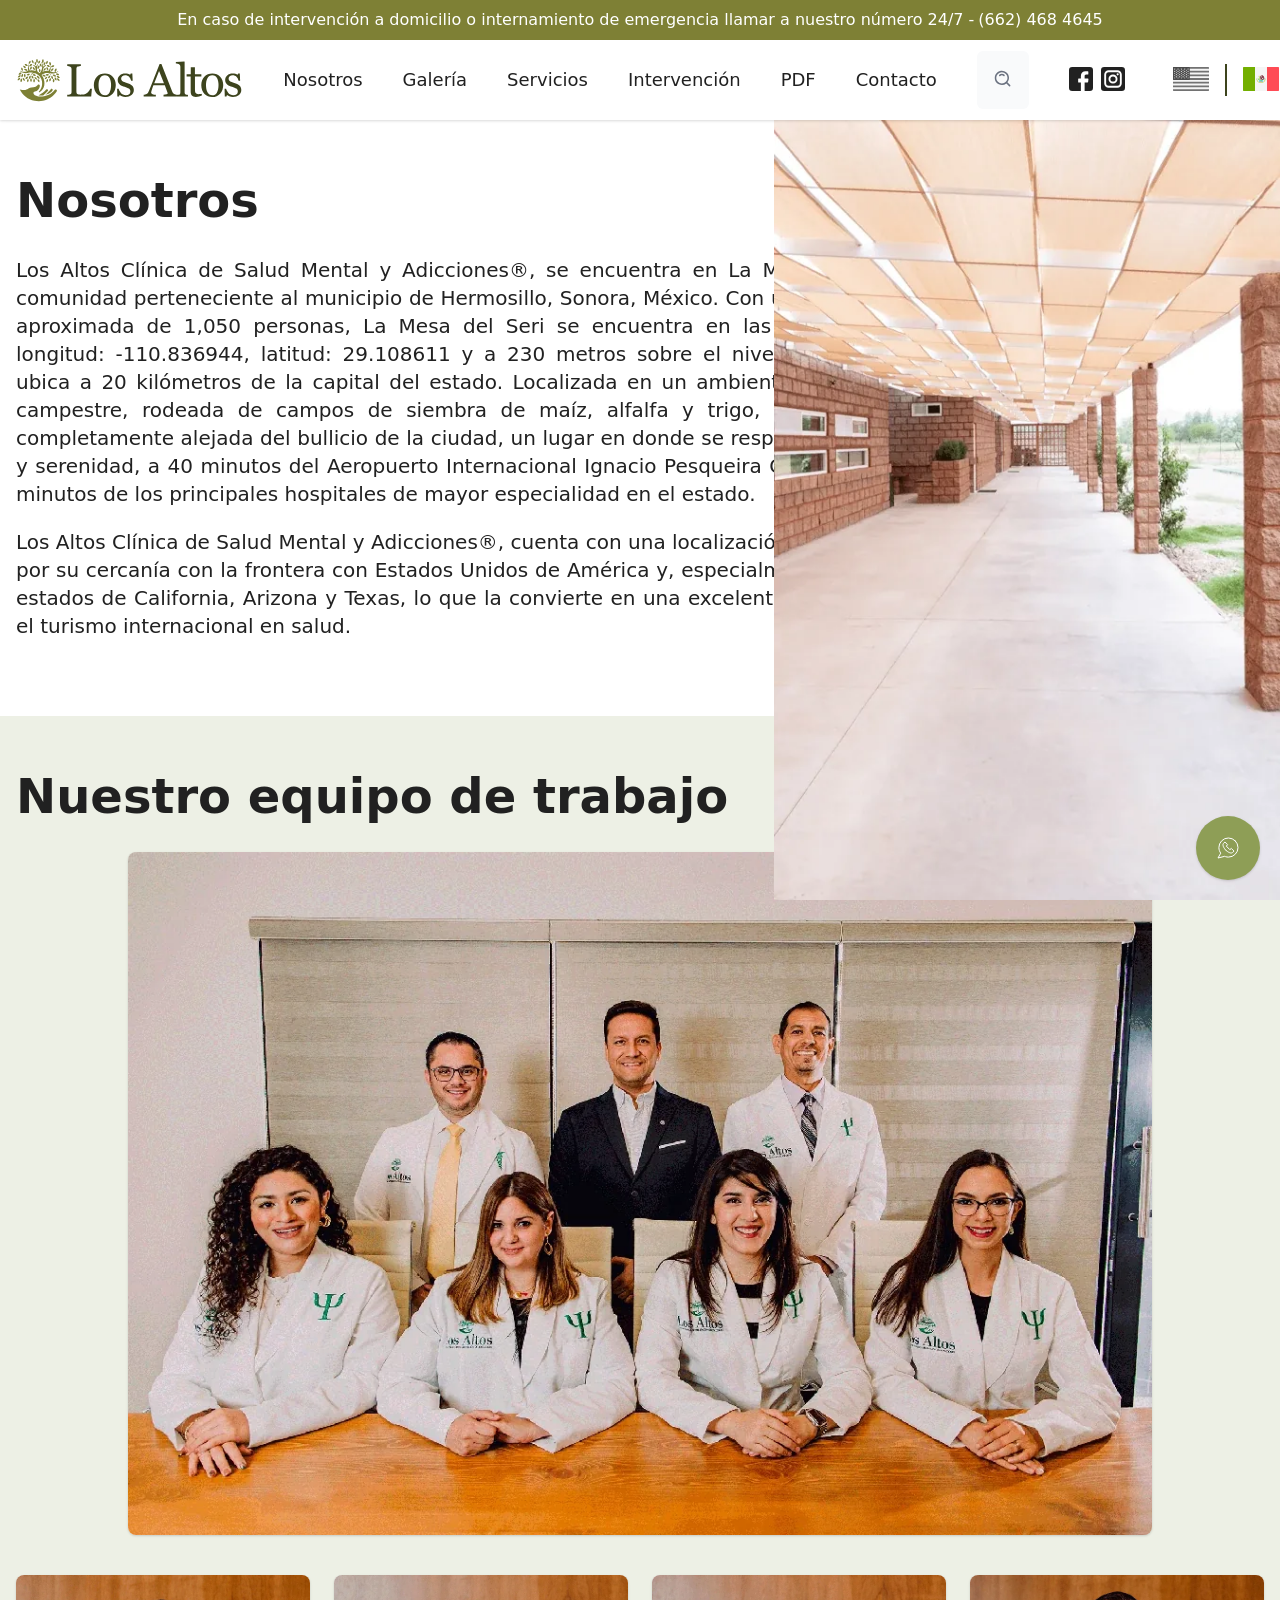
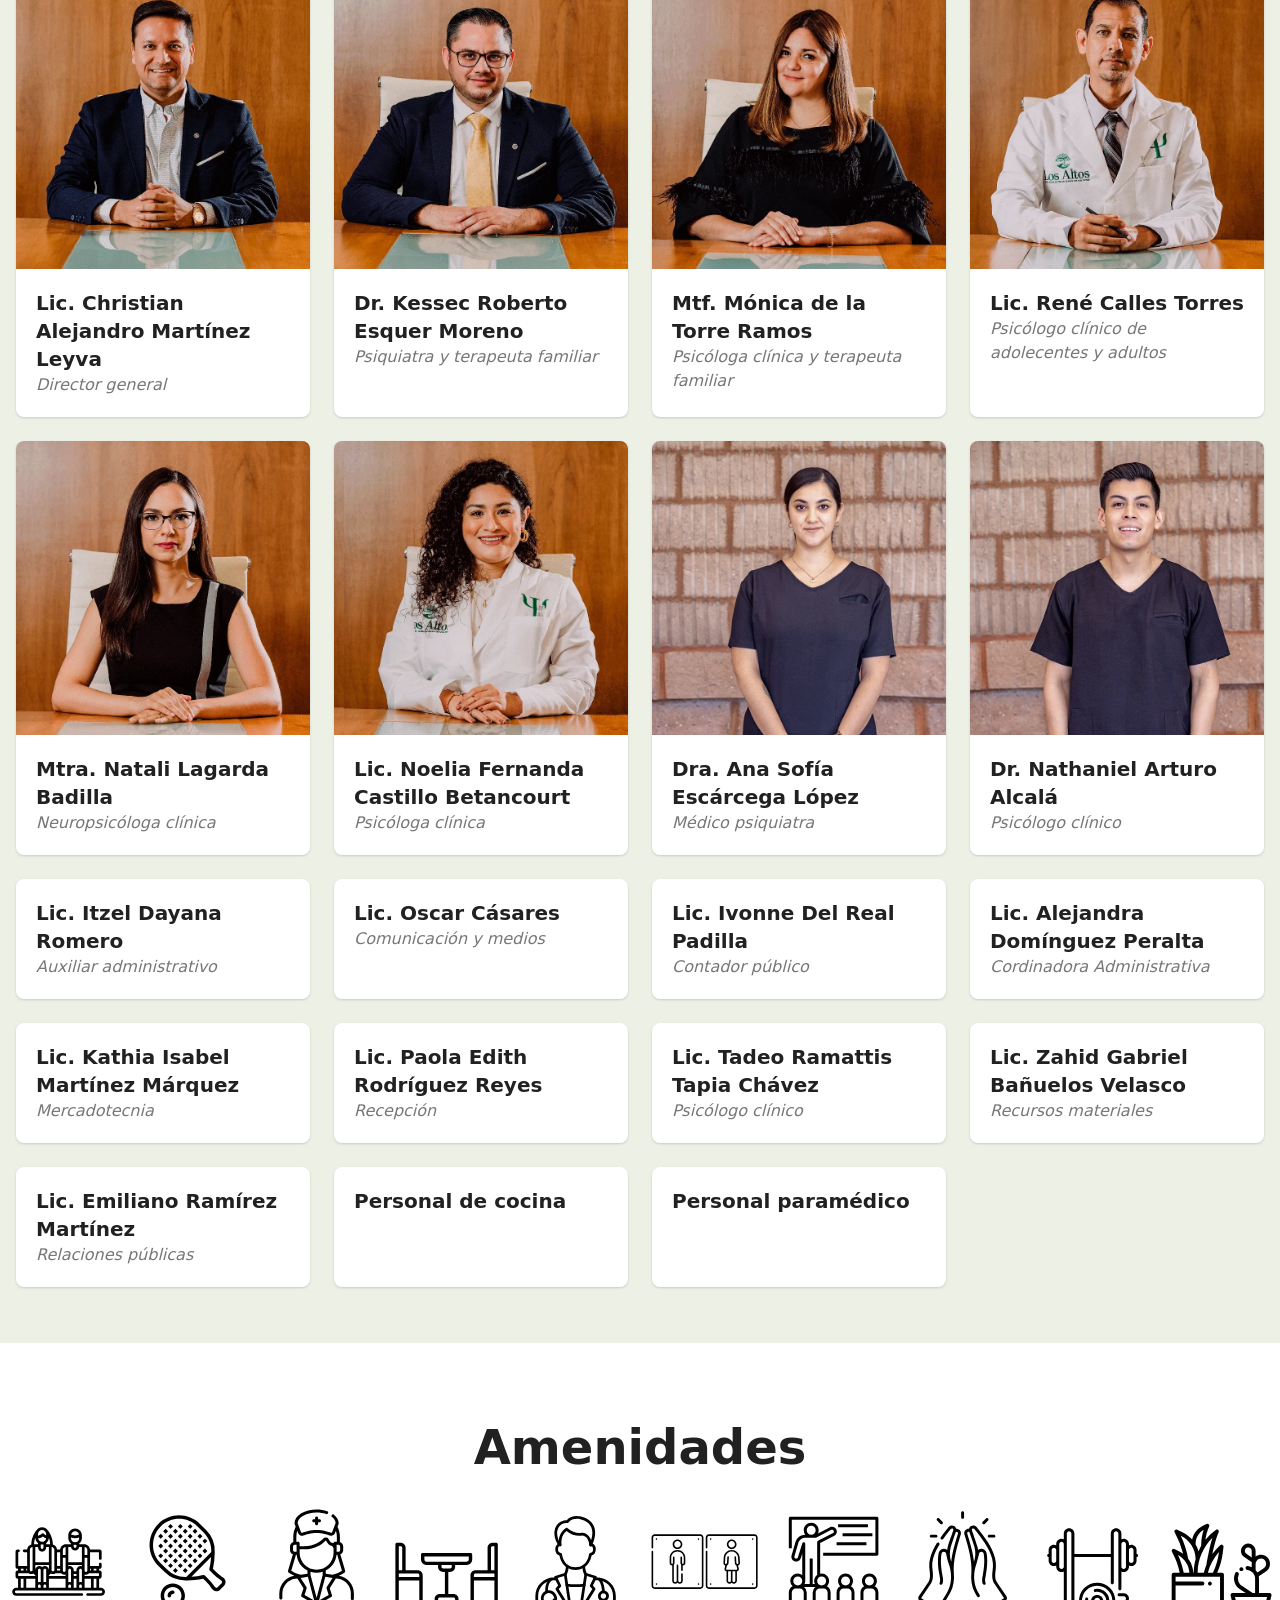
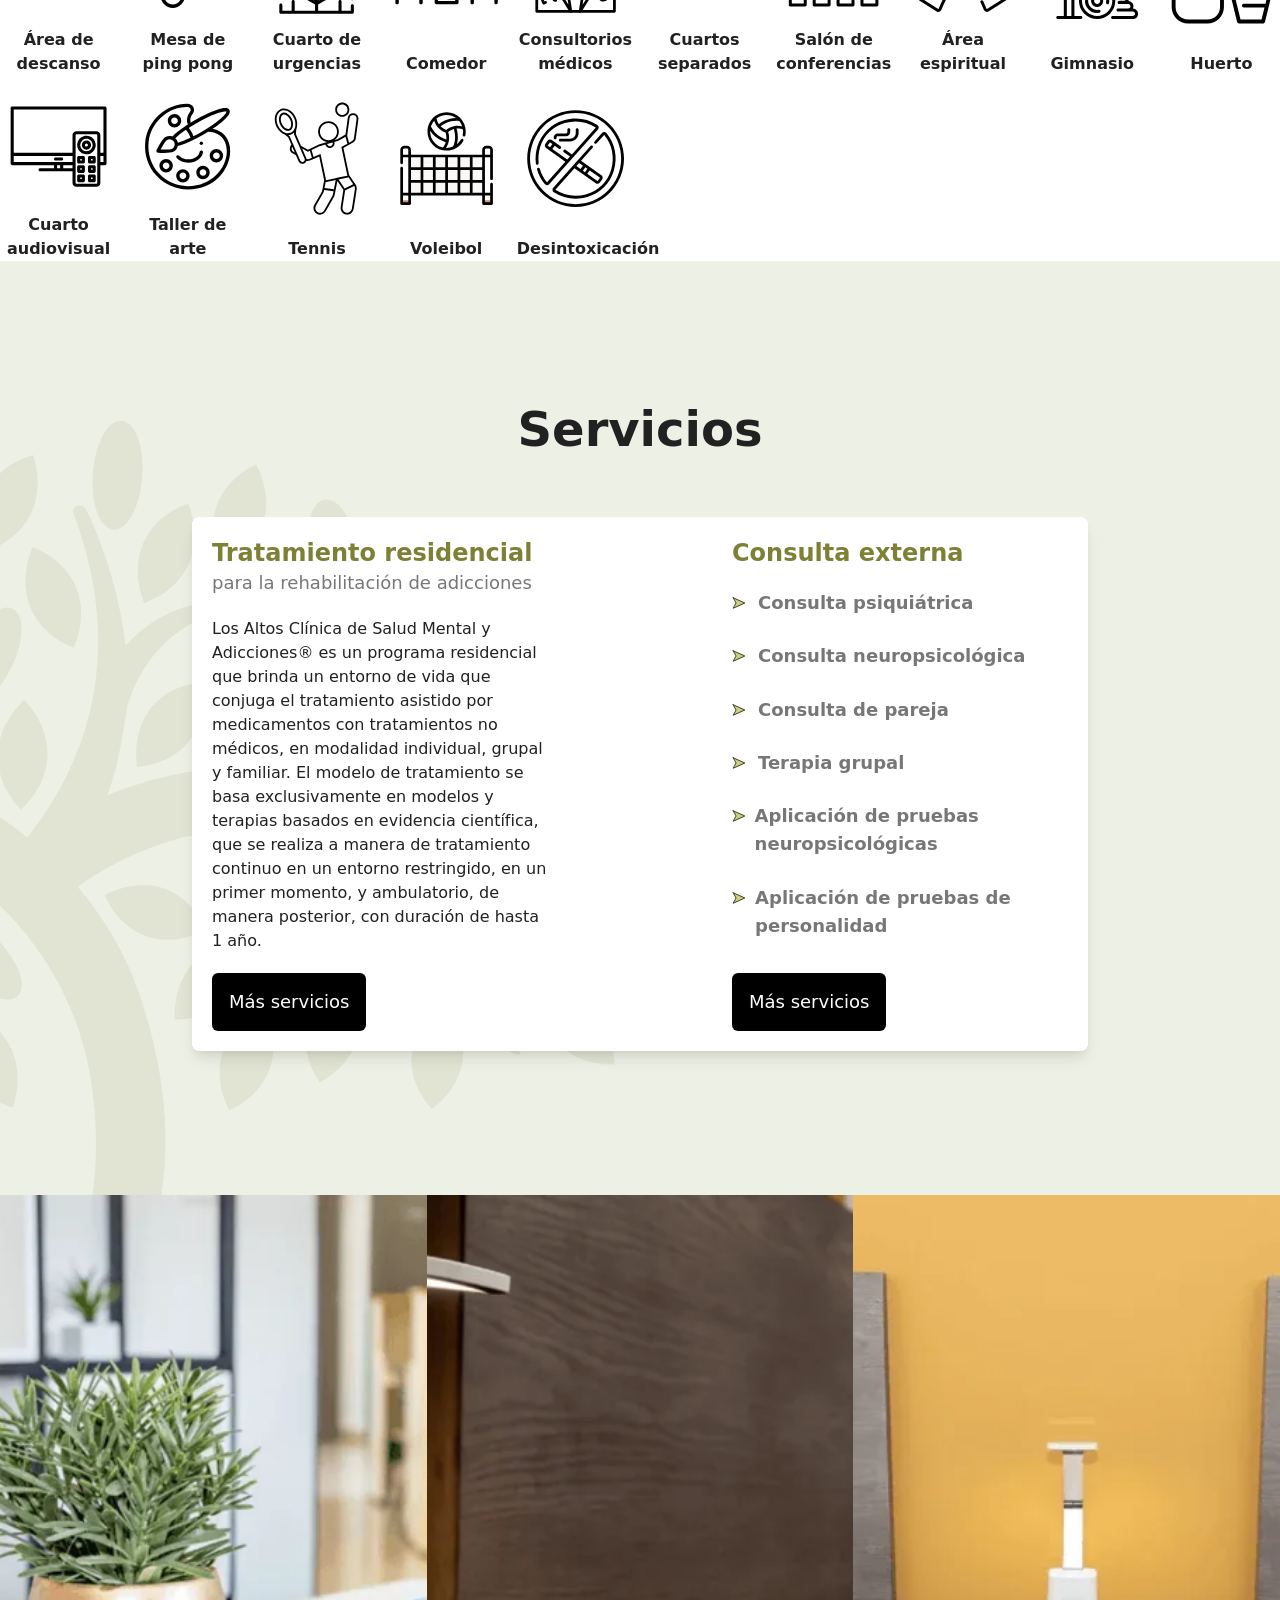
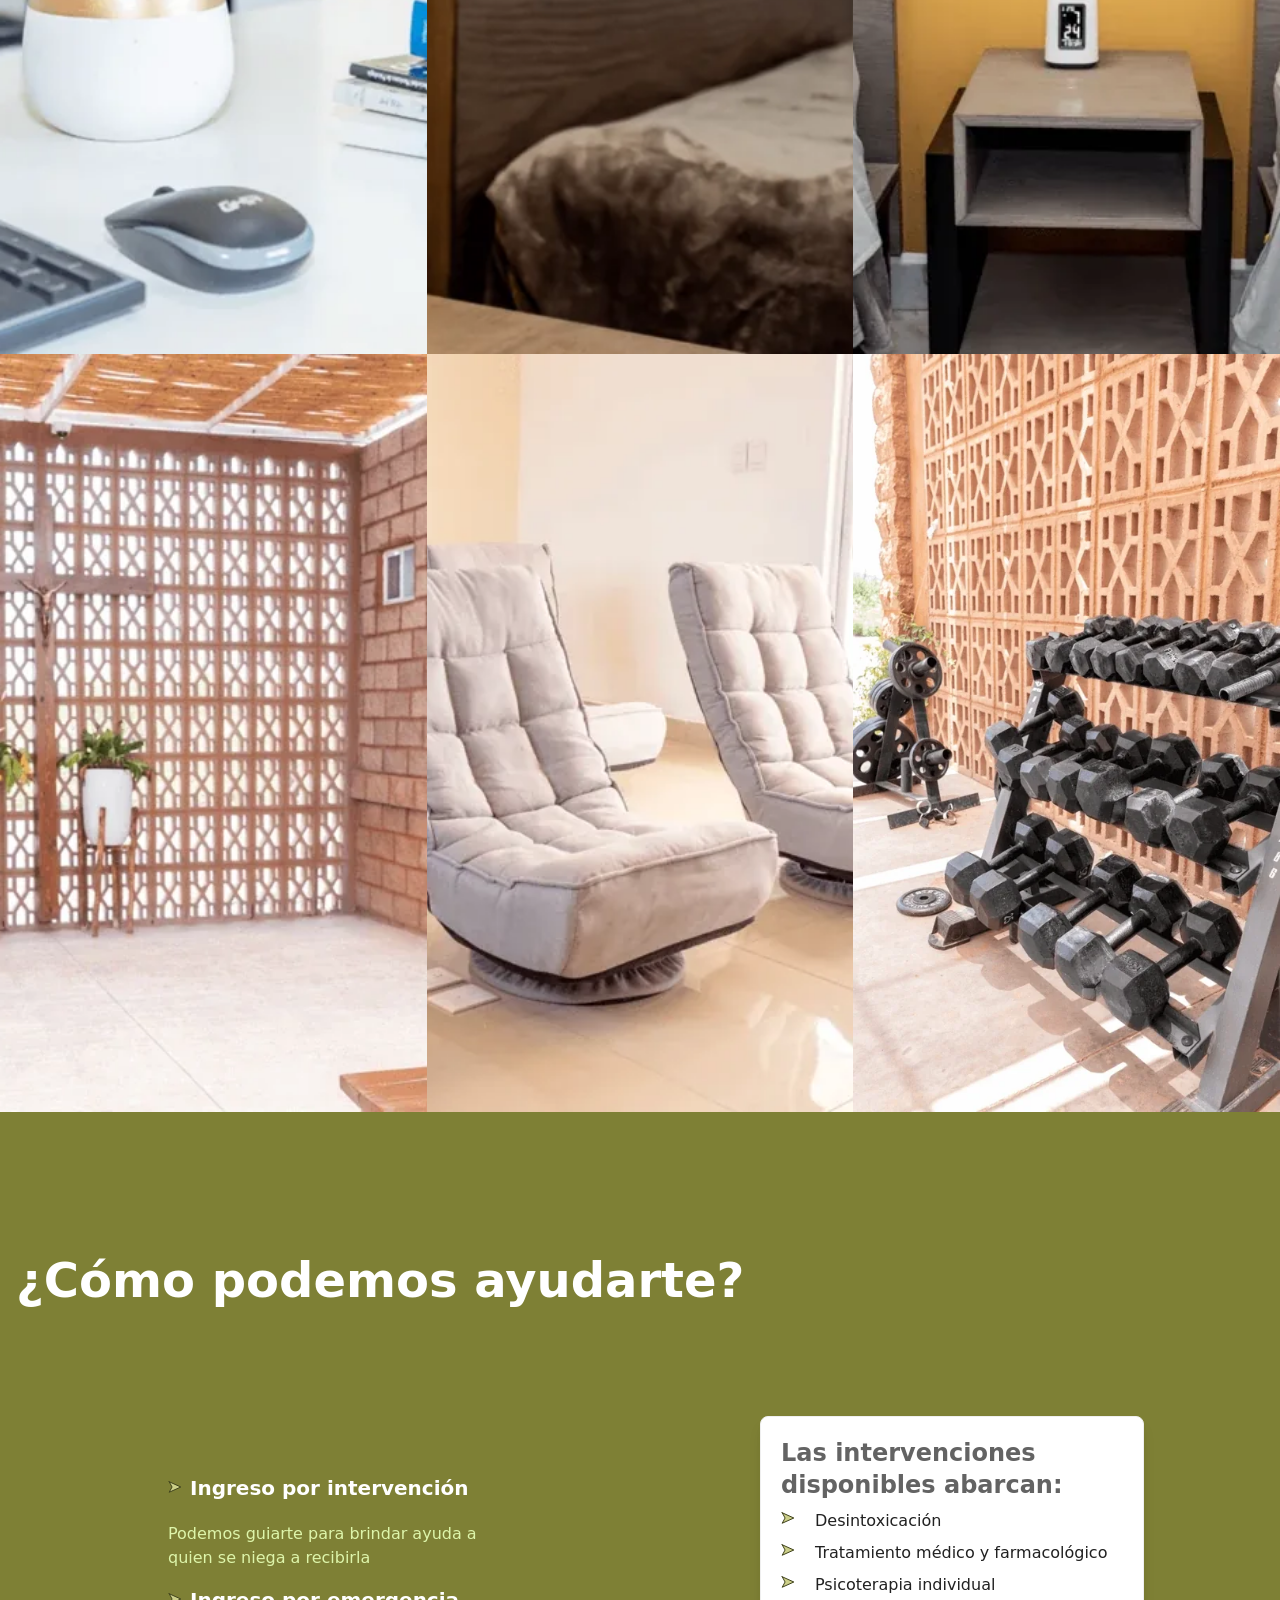
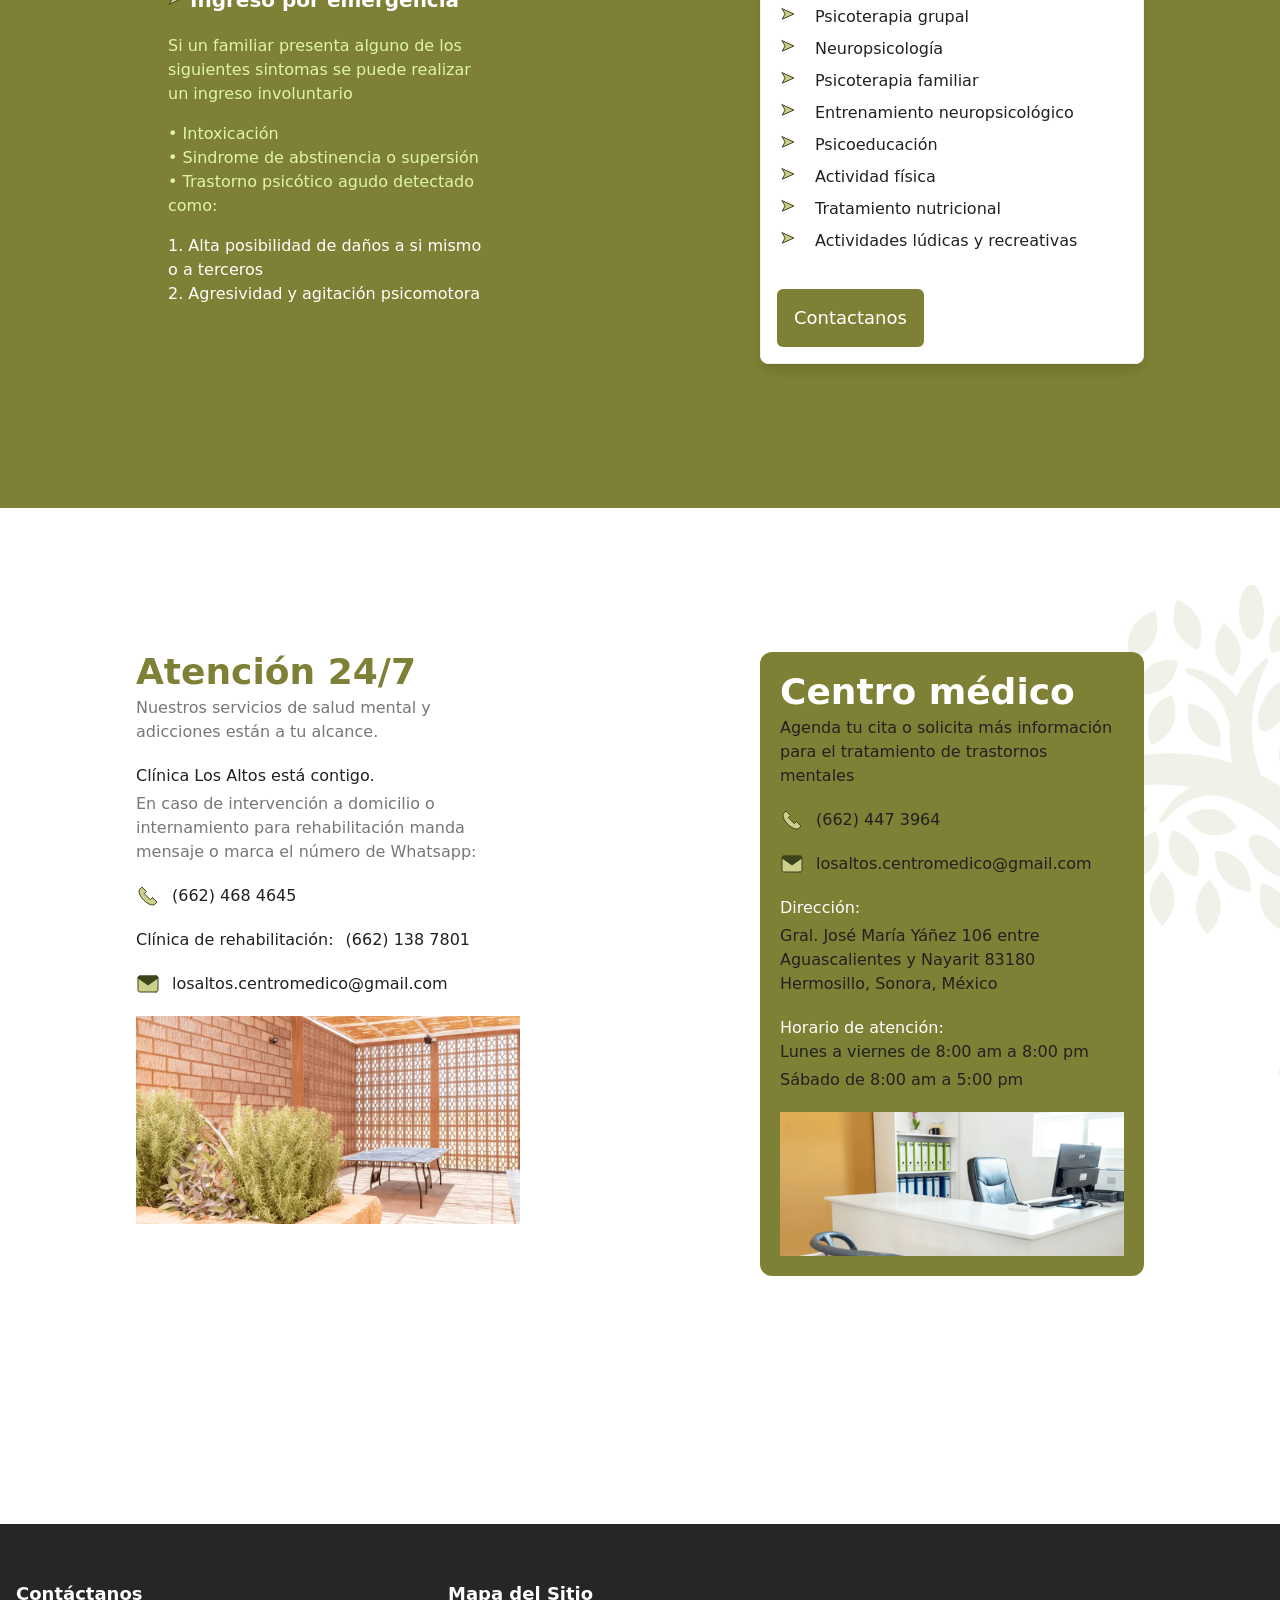
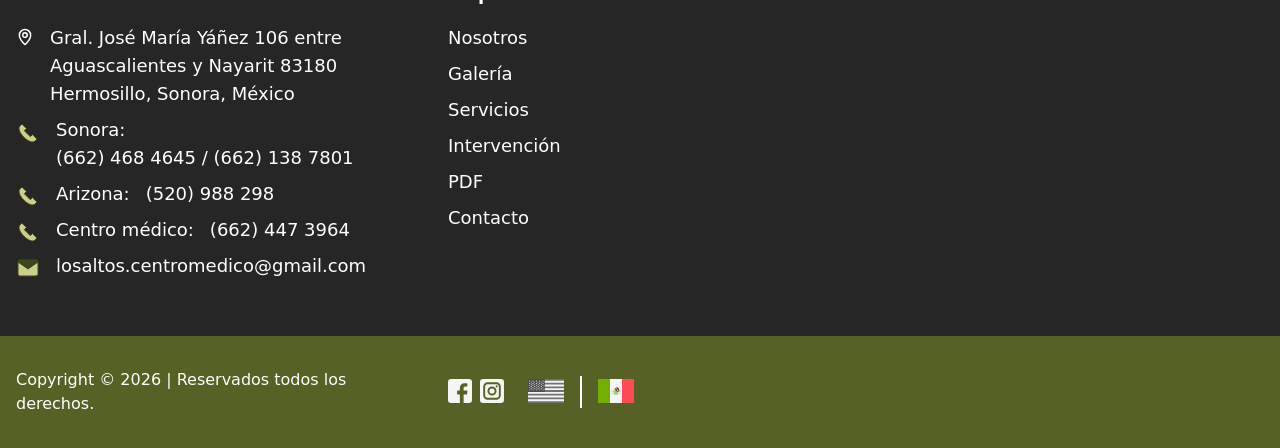
==== commit 08c81786: "Agrega fotos de instalaciones y del equipo Co-Authored-By: Claude Opus 5.5 <noreply@anthropic.com>" ====
--- a/about-us/index.html
+++ b/about-us/index.html
@@ -478,7 +478,7 @@
           xl:items-center xl:space-x-12
           text-3xl
           xl:text-2xl
-        "><div class="flex space-x-2"><a href="https://www.facebook.com/ClinicaLosAltosMX" target="_blank" rel="noopener" class="hover:text-secondary"><span class="sr-only">Navegar a facebook</span><svg data-v-32136eeb="" xmlns="http://www.w3.org/2000/svg" viewBox="0 0 24 24" class="CustomIcon"><path fill="currentColor" d="M20.765 0H3.245A3.233 3.233 0 000 3.233v17.532A3.233 3.233 0 003.235 24h8.64l.015-8.575H9.667a.526.526 0 01-.525-.526v-2.765a.523.523 0 01.525-.525h2.213V8.938c0-3.101 1.894-4.8 4.658-4.8h2.27a.526.526 0 01.526.525v2.33a.526.526 0 01-.525.526h-1.392c-1.505 0-1.795.72-1.795 1.764v2.314h3.304a.524.524 0 01.514.597l-.32 2.765a.525.525 0 01-.522.466h-2.962L15.622 24h5.143A3.232 3.232 0 0024 20.767V3.233A3.233 3.233 0 0020.765 0z"></path></svg></a><a href="https://www.instagram.com/clinicalosaltos/" target="_blank" rel="noopener" class="hover:text-secondary"><span class="sr-only">Navegar a instagram</span><svg data-v-32136eeb="" xmlns="http://www.w3.org/2000/svg" viewBox="0 0 24 24" class="CustomIcon"><defs><clippath id="clipInsta"><path fill="currentColor" d="M0 0h24v24H0z"></path></clippath></defs><g fill="currentColor" clip-path="url(#clipInsta)"><path d="M20.765 0H3.245A3.233 3.233 0 000 3.233v17.532A3.233 3.233 0 003.235 24h17.52A3.233 3.233 0 0024 20.767V3.233A3.233 3.233 0 0020.765 0zm0 16.346a4.43 4.43 0 01-4.416 4.428H7.654a4.433 4.433 0 01-4.428-4.428V7.654a4.435 4.435 0 014.428-4.428h8.695a4.433 4.433 0 014.425 4.428l-.01 8.692z"></path><path d="M16.349 5.136H7.653a2.518 2.518 0 00-2.517 2.517v8.693a2.52 2.52 0 002.517 2.52h8.696a2.522 2.522 0 002.517-2.52V7.653a2.52 2.52 0 00-2.517-2.517zm-4.35 11.383a4.519 4.519 0 114.52-4.52 4.526 4.526 0 01-4.52 4.52zm4.666-8.105a1.07 1.07 0 110-2.14 1.07 1.07 0 010 2.14z"></path><path d="M12 9.392a2.611 2.611 0 100 5.222 2.611 2.611 0 000-5.222z"></path></g></svg></a></div><div><div class="flex space-x-4 text-secondary"><a class="text-2xl cursor-pointer pr-4 border-r-2 border-current"><svg data-v-32136eeb="" xmlns="http://www.w3.org/2000/svg" viewBox="0 0 30 20" class="CustomIcon hover:filter-none filter grayscale"><path fill="#F5F5F5" d="M29.484 20H.516A.521.521 0 010 19.475V.525C0 .239.234 0 .516 0h28.962c.288 0 .516.239.516.525v18.95a.512.512 0 01-.51.525z"></path><path fill="#FF4B55" d="M30 1.538H0V.525C0 .239.234 0 .516 0h28.962c.288 0 .516.239.516.525L30 1.538zM30 6.154H0v1.538h30V6.154zM30 3.077H0v1.538h30V3.077zM30 10.77H.516A.521.521 0 010 10.243V9.231h30v1.538zM30 15.385H0v1.538h30v-1.538zM29.484 20H.516A.521.521 0 010 19.475v-1.014h30v1.014a.521.521 0 01-.516.525zM30 12.308H0v1.538h30v-1.538z"></path><path fill="#41479B" d="M13.447 0H.516A.525.525 0 000 .525v9.72a.52.52 0 00.516.524h12.931a.521.521 0 00.516-.524V.524A.521.521 0 0013.447 0z"></path><path fill="#F5F5F5" d="M1.453 1.21l.117.352h.364c.046 0 .064.06.029.09l-.293.22.111.352c.012.048-.035.084-.076.054l-.293-.215-.293.215c-.04.03-.088-.012-.076-.054l.111-.352-.293-.22c-.035-.03-.017-.09.03-.09h.363l.117-.351c.006-.048.065-.048.082 0zM1.453 3.035l.117.352h.364c.046 0 .064.06.029.09l-.293.22.111.352c.012.048-.035.083-.076.054l-.293-.215-.293.215c-.04.03-.088-.012-.076-.054l.111-.352-.293-.22c-.035-.03-.017-.09.03-.09h.363l.117-.352c.006-.042.065-.042.082 0zM1.453 4.866l.117.352h.364c.046 0 .064.06.029.09l-.293.22.111.352c.012.047-.035.083-.076.053l-.293-.214-.293.214c-.04.03-.088-.012-.076-.053l.111-.352-.293-.22c-.035-.03-.017-.09.03-.09h.363l.117-.352c.006-.048.065-.048.082 0zM1.453 6.69l.117.352h.364c.046 0 .064.06.029.09l-.293.22.111.352c.012.048-.035.084-.076.054l-.293-.215-.293.215c-.04.03-.088-.012-.076-.054l.111-.351-.293-.221c-.035-.03-.017-.09.03-.09h.363l.117-.351c.006-.042.065-.042.082 0zM1.453 8.521l.117.352h.364c.046 0 .064.06.029.09l-.293.22.111.352c.012.048-.035.084-.076.054l-.293-.215-.293.215c-.04.03-.088-.012-.076-.054l.111-.352-.293-.22c-.035-.03-.017-.09.03-.09h.363l.117-.352c.006-.047.065-.047.082 0zM2.848 2.105l.117.352h.363c.047 0 .065.06.03.09l-.294.22.112.352c.011.048-.035.083-.076.053l-.293-.214-.293.214c-.041.03-.088-.011-.076-.053l.11-.352-.292-.22c-.035-.03-.018-.09.03-.09h.362l.118-.352c.005-.048.064-.048.082 0zM2.848 3.93l.117.352h.363c.047 0 .065.06.03.089l-.294.22.112.352c.011.048-.035.084-.076.054l-.293-.215-.293.215c-.041.03-.088-.012-.076-.054l.11-.351-.292-.221c-.035-.03-.018-.09.03-.09h.362l.118-.351c.005-.042.064-.042.082 0zM2.848 5.76l.117.352h.363c.047 0 .065.06.03.09l-.294.22.112.352c.011.048-.035.084-.076.054l-.293-.215-.293.215c-.041.03-.088-.012-.076-.054l.11-.352-.292-.22c-.035-.03-.018-.09.03-.09h.362l.118-.352c.005-.047.064-.047.082 0zM2.848 7.591l.117.352h.363c.047 0 .065.06.03.09l-.294.22.112.352c.011.047-.035.083-.076.053l-.293-.214-.293.214c-.041.03-.088-.012-.076-.053l.11-.352-.292-.22c-.035-.03-.018-.09.03-.09h.362l.118-.352c.005-.048.064-.048.082 0zM4.242 1.21l.117.352h.364c.047 0 .064.06.029.09l-.293.22.111.352c.012.048-.035.084-.076.054l-.293-.215-.293.215c-.04.03-.088-.012-.076-.054l.111-.352-.293-.22c-.035-.03-.017-.09.03-.09h.363l.117-.351c0-.048.065-.048.082 0zM4.242 3.035l.117.352h.364c.047 0 .064.06.029.09l-.299.22.111.352c.012.048-.035.083-.076.054l-.293-.215-.293.215c-.04.03-.088-.012-.076-.054l.112-.352-.293-.22c-.036-.03-.018-.09.029-.09h.363l.117-.352c.006-.042.07-.042.088 0zM4.242 4.866l.117.352h.364c.047 0 .064.06.029.09l-.293.22.111.352c.012.047-.035.083-.076.053l-.293-.214-.293.214c-.04.03-.088-.012-.076-.053l.111-.352-.293-.22c-.035-.03-.017-.09.03-.09h.363l.117-.352c0-.048.065-.048.082 0zM4.242 6.69l.117.352h.364c.047 0 .064.06.029.09l-.293.22.111.352c.012.048-.035.084-.076.054l-.293-.215-.293.215c-.04.03-.088-.012-.076-.054l.111-.351-.293-.221c-.035-.03-.017-.09.03-.09h.363l.117-.351c0-.042.065-.042.082 0zM4.242 8.521l.117.352h.364c.047 0 .064.06.029.09l-.293.22.111.352c.012.048-.035.084-.076.054l-.293-.215-.293.215c-.04.03-.088-.012-.076-.054l.111-.352-.293-.22c-.035-.03-.017-.09.03-.09h.363l.117-.352c0-.047.065-.047.082 0zM5.637 2.105l.117.352h.363c.047 0 .065.06.03.09l-.293.22.11.352c.013.048-.034.083-.075.053l-.293-.214-.293.214c-.041.03-.088-.011-.076-.053l.11-.352-.292-.22c-.035-.03-.018-.09.03-.09h.363l.117-.352c0-.048.064-.048.082 0zM5.637 3.93l.117.352h.363c.047 0 .065.06.03.089l-.293.22.11.352c.013.048-.034.084-.075.054l-.293-.215-.293.215c-.041.03-.088-.012-.076-.054l.11-.351-.292-.221c-.035-.03-.018-.09.03-.09h.363l.117-.351c0-.042.064-.042.082 0zM5.637 5.76l.117.352h.363c.047 0 .065.06.03.09l-.293.22.11.352c.013.048-.034.084-.075.054l-.293-.215-.293.215c-.041.03-.088-.012-.076-.054l.11-.352-.292-.22c-.035-.03-.018-.09.03-.09h.363l.117-.352c0-.047.064-.047.082 0zM5.637 7.591l.117.352h.363c.047 0 .065.06.03.09l-.293.22.11.352c.013.047-.034.083-.075.053l-.293-.214-.293.214c-.041.03-.088-.012-.076-.053l.11-.352-.292-.22c-.035-.03-.018-.09.03-.09h.363l.117-.352c0-.048.064-.048.082 0zM7.031 1.21l.117.352h.364c.047 0 .064.06.029.09l-.293.22.111.352c.012.048-.035.084-.076.054l-.293-.215-.293.215c-.04.03-.088-.012-.076-.054l.111-.352-.293-.22c-.035-.03-.017-.09.03-.09h.363l.117-.351c0-.048.065-.048.082 0zM7.031 3.035l.117.352h.364c.047 0 .064.06.029.09l-.293.22.111.352c.012.048-.035.083-.076.054l-.293-.215-.293.215c-.04.03-.088-.012-.076-.054l.111-.352-.293-.22c-.035-.03-.017-.09.03-.09h.363l.117-.352c0-.042.065-.042.082 0zM7.031 4.866l.117.352h.364c.047 0 .064.06.029.09l-.293.22.111.352c.012.047-.035.083-.076.053L6.99 5.72l-.293.214c-.04.03-.088-.012-.076-.053l.111-.352-.293-.22c-.035-.03-.017-.09.03-.09h.363l.117-.352c0-.048.065-.048.082 0zM7.031 6.69l.117.352h.364c.047 0 .064.06.029.09l-.293.22.111.352c.012.048-.035.084-.076.054l-.293-.215-.293.215c-.04.03-.088-.012-.076-.054l.111-.351-.293-.221c-.035-.03-.017-.09.03-.09h.363l.117-.351c0-.042.065-.042.082 0zM7.031 8.521l.117.352h.364c.047 0 .064.06.029.09l-.293.22.111.352c.012.048-.035.084-.076.054l-.293-.215-.293.215c-.04.03-.088-.012-.076-.054l.111-.352-.293-.22c-.035-.03-.017-.09.03-.09h.363l.117-.352c0-.047.065-.047.082 0zM8.426 2.105l.117.352h.363c.047 0 .065.06.03.09l-.293.22.11.352c.013.048-.034.083-.075.053l-.293-.214-.293.214c-.041.03-.088-.011-.076-.053l.111-.352-.293-.22c-.035-.03-.018-.09.03-.09h.363l.117-.352c0-.048.064-.048.082 0zM8.426 3.93l.117.352h.363c.047 0 .065.06.03.089l-.293.22.11.352c.013.048-.034.084-.075.054l-.293-.215-.293.215c-.041.03-.088-.012-.076-.054l.111-.351-.293-.221c-.035-.03-.018-.09.03-.09h.363l.117-.351c0-.042.064-.042.082 0zM8.426 5.76l.117.352h.363c.047 0 .065.06.03.09l-.293.22.11.352c.013.048-.034.084-.075.054l-.293-.215-.293.215c-.041.03-.088-.012-.076-.054l.111-.352-.293-.22c-.035-.03-.018-.09.03-.09h.363l.117-.352c0-.047.064-.047.082 0zM8.426 7.591l.117.352h.363c.047 0 .065.06.03.09l-.293.22.11.352c.013.047-.034.083-.075.053l-.293-.214-.293.214c-.041.03-.088-.012-.076-.053l.111-.352-.293-.22c-.035-.03-.018-.09.03-.09h.363l.117-.352c0-.048.064-.048.082 0zM9.814 1.21l.118.352h.363c.047 0 .064.06.03.09l-.294.22.112.352c.011.048-.036.084-.077.054l-.293-.215-.293.215c-.04.03-.087-.012-.076-.054l.112-.352-.293-.22c-.035-.03-.018-.09.029-.09h.363l.117-.351c.006-.048.07-.048.082 0zM9.814 3.035l.118.352h.363c.047 0 .064.06.03.09l-.294.22.112.352c.011.048-.036.083-.077.054l-.293-.215-.293.215c-.04.03-.087-.012-.076-.054l.112-.352-.293-.22c-.035-.03-.018-.09.029-.09h.363l.117-.352c.006-.042.07-.042.082 0zM9.814 4.866l.118.352h.363c.047 0 .064.06.03.09l-.294.22.112.352c.011.047-.036.083-.077.053l-.293-.214-.293.214c-.04.03-.087-.012-.076-.053l.112-.352-.293-.22c-.035-.03-.018-.09.029-.09h.363l.117-.352c.006-.048.07-.048.082 0zM9.814 6.69l.118.352h.363c.047 0 .064.06.03.09l-.294.22.112.352c.011.048-.036.084-.077.054l-.293-.215-.293.215c-.04.03-.087-.012-.076-.054l.112-.351-.293-.221c-.035-.03-.018-.09.029-.09h.363l.117-.351c.006-.042.07-.042.082 0zM9.814 8.521l.118.352h.363c.047 0 .064.06.03.09l-.294.22.112.352c.011.048-.036.084-.077.054l-.293-.215-.293.215c-.04.03-.087-.012-.076-.054l.112-.352-.293-.22c-.035-.03-.018-.09.029-.09h.363l.117-.352c.006-.047.07-.047.082 0zM11.209 2.105l.117.352h.364c.046 0 .064.06.029.09l-.293.22.111.352c.012.048-.035.083-.076.053l-.293-.214-.293.214c-.041.03-.088-.011-.076-.053l.111-.352-.293-.22c-.035-.03-.017-.09.03-.09h.363l.117-.352c.006-.048.07-.048.082 0zM11.209 3.93l.117.352h.364c.046 0 .064.06.029.089l-.293.22.111.352c.012.048-.035.084-.076.054l-.293-.215-.293.215c-.041.03-.088-.012-.076-.054l.111-.351-.293-.221c-.035-.03-.017-.09.03-.09h.363l.117-.351c.006-.042.07-.042.082 0zM11.209 5.76l.117.352h.364c.046 0 .064.06.029.09l-.293.22.111.352c.012.048-.035.084-.076.054l-.293-.215-.293.215c-.041.03-.088-.012-.076-.054l.111-.352-.293-.22c-.035-.03-.017-.09.03-.09h.363l.117-.352c.006-.047.07-.047.082 0zM11.209 7.591l.117.352h.364c.046 0 .064.06.029.09l-.293.22.111.352c.012.047-.035.083-.076.053l-.293-.214-.293.214c-.041.03-.088-.012-.076-.053l.111-.352-.293-.22c-.035-.03-.017-.09.03-.09h.363l.117-.352c.006-.048.07-.048.082 0zM12.604 1.21l.117.352h.363c.047 0 .064.06.03.09l-.294.22.112.352c.011.048-.036.084-.077.054l-.293-.215-.292.215c-.041.03-.088-.012-.077-.054l.112-.352-.293-.22c-.035-.03-.018-.09.029-.09h.363l.117-.351c.006-.048.07-.048.082 0zM12.604 3.035l.117.352h.363c.047 0 .064.06.03.09l-.294.22.112.352c.011.048-.036.083-.077.054l-.293-.215-.292.215c-.041.03-.088-.012-.077-.054l.112-.352-.293-.22c-.035-.03-.018-.09.029-.09h.363l.117-.352c.006-.042.07-.042.082 0zM12.604 4.866l.117.352h.363c.047 0 .064.06.03.09l-.294.22.112.352c.011.047-.036.083-.077.053l-.293-.214-.292.214c-.041.03-.088-.012-.077-.053l.112-.352-.293-.22c-.035-.03-.018-.09.029-.09h.363l.117-.352c.006-.048.07-.048.082 0zM12.604 6.69l.117.352h.363c.047 0 .064.06.03.09l-.294.22.112.352c.011.048-.036.084-.077.054l-.293-.215-.292.215c-.041.03-.088-.012-.077-.054l.112-.351-.293-.221c-.035-.03-.018-.09.029-.09h.363l.117-.351c.006-.042.07-.042.082 0zM12.604 8.521l.117.352h.363c.047 0 .064.06.03.09l-.294.22.112.352c.011.048-.036.084-.077.054l-.293-.215-.292.215c-.041.03-.088-.012-.077-.054l.112-.352-.293-.22c-.035-.03-.018-.09.029-.09h.363l.117-.352c.006-.047.07-.047.082 0z"></path></svg></a><a class="text-2xl pointer-events-none"><svg data-v-32136eeb="" xmlns="http://www.w3.org/2000/svg" viewBox="0 0 30 20" class="CustomIcon hover:filter-none"><path fill="#73AF00" d="M10.002 19.994H.516A.52.52 0 010 19.469V.525C0 .238.234 0 .516 0h9.48v19.994h.006z"></path><path fill="#F5F5F5" d="M20.004 0H10.002v20h10.002V0z"></path><path fill="#FF4B55" d="M29.484 19.994h-9.486V0h9.48a.52.52 0 01.516.525v18.944a.512.512 0 01-.51.525z"></path><path fill="#FFD250" d="M15.89 10.468l-.89.453v.453h.445l.446-.906z"></path><path fill="#00C3A0" d="M15 12.513a.225.225 0 01-.223-.227v-.906c0-.125.1-.226.223-.226s.223.1.223.226v.906c0 .125-.1.227-.223.227z"></path><path fill="#00C3A0" d="M15 11.607a3.486 3.486 0 01-2.385-.966.235.235 0 01-.012-.322.225.225 0 01.317-.012c.58.542 1.318.84 2.08.84s1.5-.298 2.08-.846a.226.226 0 01.316.012.236.236 0 01-.011.322 3.466 3.466 0 01-2.385.972z"></path><path fill="#00AADC" d="M15 12.513a2.878 2.878 0 01-1.6-.49l.246-.375a2.455 2.455 0 002.707 0l.247.376a2.878 2.878 0 01-1.6.489z"></path><path fill="#732D37" d="M14.648 9.448l-.492.775-.088.257 1.284-.304-.704-.728z"></path><path fill="#AAD264" d="M13.635 10.73c-.592 0-1.295-.506-1.483-1.627l.44-.078c.158.936.72 1.252 1.06 1.252.106 0 .211-.041.223-.113.012-.09.012-.113-.223-.19-.129-.043-.27-.096-.369-.21-.41-.476.147-.977.41-1.216.047-.041.065-.077.059-.095-.012-.042-.1-.095-.2-.095-.28 0-.497-.161-.562-.424a.61.61 0 01.293-.68l.205.406c-.053.03-.076.114-.064.167.006.024.017.078.129.078.275 0 .533.167.615.387.035.096.088.346-.182.59-.293.269-.468.465-.369.579.024.023.117.06.176.077.2.072.574.197.522.674-.036.298-.293.506-.65.518h-.03z"></path><path fill="#874150" d="M15.445 8.203s.446-.906-.445-1.36c0 0 3.123-.452 2.678 3.631-.293-.239-.727-.674-.885-1.02l-1.348-.792v-.46z"></path><path fill="#732D37" d="M15 9.109l2.232 1.359-.89.453L15 9.561V9.11z"></path><path fill="#783C46" d="M14.11 7.744c.245 0 .445.202.445.453a.9.9 0 00-.164 1.025l.1.203c.04.083.099.16.163.232l1.237 1.258v-.626c0-.78-.182-1.55-.522-2.253a1.342 1.342 0 00-1.195-.751h-.065v.459z"></path><path fill="#FFD250" d="M14.11 7.29l-.446.454v.453s.533-.275.71-.364c.122-.06.099-.203.028-.274-.058-.048-.293-.268-.293-.268z"></path><path fill="#AAD264" d="M15 13.419c-2.092 0-3.791-1.729-3.791-3.857h.445c0 1.878 1.5 3.404 3.346 3.404s3.346-1.526 3.346-3.404h.445c0 2.128-1.7 3.857-3.791 3.857z"></path><path fill="#FFE15A" d="M11.678 11.22a.307.307 0 00.304-.31.307.307 0 00-.304-.31.307.307 0 00-.305.31c0 .17.136.31.305.31zM12.346 12.304a.307.307 0 00.304-.31.307.307 0 00-.304-.31.307.307 0 00-.305.31c0 .171.136.31.305.31zM13.435 13.127a.307.307 0 00.305-.31.307.307 0 00-.305-.31.307.307 0 00-.304.31c0 .17.136.31.304.31zM18.352 11.22a.307.307 0 00.304-.31.307.307 0 00-.304-.31.307.307 0 00-.305.31c0 .17.136.31.305.31zM17.684 12.304a.307.307 0 00.304-.31.307.307 0 00-.304-.31.307.307 0 00-.305.31c0 .171.136.31.305.31zM16.594 13.127a.307.307 0 00.304-.31.307.307 0 00-.304-.31.307.307 0 00-.305.31c0 .17.136.31.305.31z"></path><path fill="#FFB478" d="M15.223 12.74h-.446a.449.449 0 01-.445-.454c0-.25.2-.453.445-.453h.446a.45.45 0 01.445.453c0 .25-.2.453-.445.453z"></path><path fill="#9B4B5A" d="M16.793 9.449c.146.447.463.852.885 1.019C18.123 6.385 15 6.838 15 6.838c2.232 0 1.793 2.61 1.793 2.61z"></path></svg></a></div></div></div></div></div><!----></header><main id="main" class="flex-1"><div style="opacity: 1;"><section class="relative flex justify-center "><div class="max-w-screen-lg xl:max-w-screen-xl 2xl:max-w-screen-2xl 3xl:max-w-screen-3xl w-full"><div class="px-4 py-14 pagina"><h1 class="font-title font-bold text-4xl lg:text-5xl">Nosotros</h1><div class="texto"><p class="text-xl text-justify">Los Altos Clínica de Salud Mental y Adicciones®, se encuentra en La Mesa del Seri, comunidad perteneciente al municipio de Hermosillo, Sonora, México. Con una población aproximada de 1,050 personas, La Mesa del Seri se encuentra en las coordenadas longitud: -110.836944, latitud: 29.108611 y a 230 metros sobre el nivel del mar. Se ubica a 20 kilómetros de la capital del estado. Localizada en un ambiente tranquilo y campestre, rodeada de campos de siembra de maíz, alfalfa y trigo, se encuentra completamente alejada del bullicio de la ciudad, un lugar en donde se respira aire limpio y serenidad, a 40 minutos del Aeropuerto Internacional Ignacio Pesqueira García, y a 20 minutos de los principales hospitales de mayor especialidad en el estado.</p><p class="text-xl text-justify">Los Altos Clínica de Salud Mental y Adicciones®, cuenta con una localización privilegiada por su cercanía con la frontera con Estados Unidos de América y, especialmente, con los estados de California, Arizona y Texas, lo que la convierte en una excelente opción para el turismo internacional en salud.</p></div></div></div></section><section class="relative flex justify-center bg-secondary-50"><div class="max-w-screen-lg xl:max-w-screen-xl 2xl:max-w-screen-2xl 3xl:max-w-screen-3xl w-full"><div class="px-4 py-14 pagina"><h1 class="font-title font-bold text-4xl lg:text-5xl">Nuestro equipo de trabajo</h1><ul class="rejilla"><li class="bg-white rounded-lg shadow p-5"><span class="text-xl font-semibold">Lic. Christian Alejandro Martínez Leyva</span><p class="italic text-gray-600">Director general</p></li><li class="bg-white rounded-lg shadow p-5"><span class="text-xl font-semibold">Dr. Kessec Roberto Esquer Moreno</span><p class="italic text-gray-600">Psiquiatra y terapeuta familiar</p></li><li class="bg-white rounded-lg shadow p-5"><span class="text-xl font-semibold">Mtf. Mónica de la Torre Ramos</span><p class="italic text-gray-600">Psicóloga clínica y terapeuta familiar</p></li><li class="bg-white rounded-lg shadow p-5"><span class="text-xl font-semibold">Lic. René Calles Torres</span><p class="italic text-gray-600">Psicólogo clínico de adolecentes y adultos</p></li><li class="bg-white rounded-lg shadow p-5"><span class="text-xl font-semibold">Mtra. Natali Lagarda Badilla</span><p class="italic text-gray-600">Neuropsicóloga clínica</p></li><li class="bg-white rounded-lg shadow p-5"><span class="text-xl font-semibold">Lic. Noelia Fernanda Castillo Betancourt</span><p class="italic text-gray-600">Psicóloga clínica</p></li><li class="bg-white rounded-lg shadow p-5"><span class="text-xl font-semibold">Dra. Ana Sofía Escárcega López</span><p class="italic text-gray-600">Médico psiquiatra</p></li><li class="bg-white rounded-lg shadow p-5"><span class="text-xl font-semibold">Dr. Nathaniel Arturo Alcalá</span><p class="italic text-gray-600">Psicólogo clínico</p></li><li class="bg-white rounded-lg shadow p-5"><span class="text-xl font-semibold">Lic. Itzel Dayana Romero</span><p class="italic text-gray-600">Auxiliar administrativo</p></li><li class="bg-white rounded-lg shadow p-5"><span class="text-xl font-semibold">Lic. Oscar Cásares</span><p class="italic text-gray-600">Comunicación y medios</p></li><li class="bg-white rounded-lg shadow p-5"><span class="text-xl font-semibold">Lic. Ivonne Del Real Padilla</span><p class="italic text-gray-600">Contador público</p></li><li class="bg-white rounded-lg shadow p-5"><span class="text-xl font-semibold">Lic. Alejandra Domínguez Peralta</span><p class="italic text-gray-600">Cordinadora Administrativa</p></li><li class="bg-white rounded-lg shadow p-5"><span class="text-xl font-semibold">Lic. Kathia Isabel Martínez Márquez</span><p class="italic text-gray-600">Mercadotecnia</p></li><li class="bg-white rounded-lg shadow p-5"><span class="text-xl font-semibold">Lic. Paola Edith Rodríguez Reyes</span><p class="italic text-gray-600">Recepción</p></li><li class="bg-white rounded-lg shadow p-5"><span class="text-xl font-semibold">Lic. Tadeo Ramattis Tapia Chávez</span><p class="italic text-gray-600">Psicólogo clínico</p></li><li class="bg-white rounded-lg shadow p-5"><span class="text-xl font-semibold">Lic. Zahid Gabriel Bañuelos Velasco</span><p class="italic text-gray-600">Recursos materiales</p></li><li class="bg-white rounded-lg shadow p-5"><span class="text-xl font-semibold">Lic. Emiliano Ramírez Martínez</span><p class="italic text-gray-600">Relaciones públicas</p></li><li class="bg-white rounded-lg shadow p-5"><span class="text-xl font-semibold">Personal de cocina</span></li><li class="bg-white rounded-lg shadow p-5"><span class="text-xl font-semibold">Personal paramédico</span></li></ul></div></div></section></div></main></div></div><div class="lg:absolute lg:inset-y-0 lg:right-0"><img src="img/guidePhoto.3dadaffc.png" alt="" class="
+        "><div class="flex space-x-2"><a href="https://www.facebook.com/ClinicaLosAltosMX" target="_blank" rel="noopener" class="hover:text-secondary"><span class="sr-only">Navegar a facebook</span><svg data-v-32136eeb="" xmlns="http://www.w3.org/2000/svg" viewBox="0 0 24 24" class="CustomIcon"><path fill="currentColor" d="M20.765 0H3.245A3.233 3.233 0 000 3.233v17.532A3.233 3.233 0 003.235 24h8.64l.015-8.575H9.667a.526.526 0 01-.525-.526v-2.765a.523.523 0 01.525-.525h2.213V8.938c0-3.101 1.894-4.8 4.658-4.8h2.27a.526.526 0 01.526.525v2.33a.526.526 0 01-.525.526h-1.392c-1.505 0-1.795.72-1.795 1.764v2.314h3.304a.524.524 0 01.514.597l-.32 2.765a.525.525 0 01-.522.466h-2.962L15.622 24h5.143A3.232 3.232 0 0024 20.767V3.233A3.233 3.233 0 0020.765 0z"></path></svg></a><a href="https://www.instagram.com/clinicalosaltos/" target="_blank" rel="noopener" class="hover:text-secondary"><span class="sr-only">Navegar a instagram</span><svg data-v-32136eeb="" xmlns="http://www.w3.org/2000/svg" viewBox="0 0 24 24" class="CustomIcon"><defs><clippath id="clipInsta"><path fill="currentColor" d="M0 0h24v24H0z"></path></clippath></defs><g fill="currentColor" clip-path="url(#clipInsta)"><path d="M20.765 0H3.245A3.233 3.233 0 000 3.233v17.532A3.233 3.233 0 003.235 24h17.52A3.233 3.233 0 0024 20.767V3.233A3.233 3.233 0 0020.765 0zm0 16.346a4.43 4.43 0 01-4.416 4.428H7.654a4.433 4.433 0 01-4.428-4.428V7.654a4.435 4.435 0 014.428-4.428h8.695a4.433 4.433 0 014.425 4.428l-.01 8.692z"></path><path d="M16.349 5.136H7.653a2.518 2.518 0 00-2.517 2.517v8.693a2.52 2.52 0 002.517 2.52h8.696a2.522 2.522 0 002.517-2.52V7.653a2.52 2.52 0 00-2.517-2.517zm-4.35 11.383a4.519 4.519 0 114.52-4.52 4.526 4.526 0 01-4.52 4.52zm4.666-8.105a1.07 1.07 0 110-2.14 1.07 1.07 0 010 2.14z"></path><path d="M12 9.392a2.611 2.611 0 100 5.222 2.611 2.611 0 000-5.222z"></path></g></svg></a></div><div><div class="flex space-x-4 text-secondary"><a class="text-2xl cursor-pointer pr-4 border-r-2 border-current"><svg data-v-32136eeb="" xmlns="http://www.w3.org/2000/svg" viewBox="0 0 30 20" class="CustomIcon hover:filter-none filter grayscale"><path fill="#F5F5F5" d="M29.484 20H.516A.521.521 0 010 19.475V.525C0 .239.234 0 .516 0h28.962c.288 0 .516.239.516.525v18.95a.512.512 0 01-.51.525z"></path><path fill="#FF4B55" d="M30 1.538H0V.525C0 .239.234 0 .516 0h28.962c.288 0 .516.239.516.525L30 1.538zM30 6.154H0v1.538h30V6.154zM30 3.077H0v1.538h30V3.077zM30 10.77H.516A.521.521 0 010 10.243V9.231h30v1.538zM30 15.385H0v1.538h30v-1.538zM29.484 20H.516A.521.521 0 010 19.475v-1.014h30v1.014a.521.521 0 01-.516.525zM30 12.308H0v1.538h30v-1.538z"></path><path fill="#41479B" d="M13.447 0H.516A.525.525 0 000 .525v9.72a.52.52 0 00.516.524h12.931a.521.521 0 00.516-.524V.524A.521.521 0 0013.447 0z"></path><path fill="#F5F5F5" d="M1.453 1.21l.117.352h.364c.046 0 .064.06.029.09l-.293.22.111.352c.012.048-.035.084-.076.054l-.293-.215-.293.215c-.04.03-.088-.012-.076-.054l.111-.352-.293-.22c-.035-.03-.017-.09.03-.09h.363l.117-.351c.006-.048.065-.048.082 0zM1.453 3.035l.117.352h.364c.046 0 .064.06.029.09l-.293.22.111.352c.012.048-.035.083-.076.054l-.293-.215-.293.215c-.04.03-.088-.012-.076-.054l.111-.352-.293-.22c-.035-.03-.017-.09.03-.09h.363l.117-.352c.006-.042.065-.042.082 0zM1.453 4.866l.117.352h.364c.046 0 .064.06.029.09l-.293.22.111.352c.012.047-.035.083-.076.053l-.293-.214-.293.214c-.04.03-.088-.012-.076-.053l.111-.352-.293-.22c-.035-.03-.017-.09.03-.09h.363l.117-.352c.006-.048.065-.048.082 0zM1.453 6.69l.117.352h.364c.046 0 .064.06.029.09l-.293.22.111.352c.012.048-.035.084-.076.054l-.293-.215-.293.215c-.04.03-.088-.012-.076-.054l.111-.351-.293-.221c-.035-.03-.017-.09.03-.09h.363l.117-.351c.006-.042.065-.042.082 0zM1.453 8.521l.117.352h.364c.046 0 .064.06.029.09l-.293.22.111.352c.012.048-.035.084-.076.054l-.293-.215-.293.215c-.04.03-.088-.012-.076-.054l.111-.352-.293-.22c-.035-.03-.017-.09.03-.09h.363l.117-.352c.006-.047.065-.047.082 0zM2.848 2.105l.117.352h.363c.047 0 .065.06.03.09l-.294.22.112.352c.011.048-.035.083-.076.053l-.293-.214-.293.214c-.041.03-.088-.011-.076-.053l.11-.352-.292-.22c-.035-.03-.018-.09.03-.09h.362l.118-.352c.005-.048.064-.048.082 0zM2.848 3.93l.117.352h.363c.047 0 .065.06.03.089l-.294.22.112.352c.011.048-.035.084-.076.054l-.293-.215-.293.215c-.041.03-.088-.012-.076-.054l.11-.351-.292-.221c-.035-.03-.018-.09.03-.09h.362l.118-.351c.005-.042.064-.042.082 0zM2.848 5.76l.117.352h.363c.047 0 .065.06.03.09l-.294.22.112.352c.011.048-.035.084-.076.054l-.293-.215-.293.215c-.041.03-.088-.012-.076-.054l.11-.352-.292-.22c-.035-.03-.018-.09.03-.09h.362l.118-.352c.005-.047.064-.047.082 0zM2.848 7.591l.117.352h.363c.047 0 .065.06.03.09l-.294.22.112.352c.011.047-.035.083-.076.053l-.293-.214-.293.214c-.041.03-.088-.012-.076-.053l.11-.352-.292-.22c-.035-.03-.018-.09.03-.09h.362l.118-.352c.005-.048.064-.048.082 0zM4.242 1.21l.117.352h.364c.047 0 .064.06.029.09l-.293.22.111.352c.012.048-.035.084-.076.054l-.293-.215-.293.215c-.04.03-.088-.012-.076-.054l.111-.352-.293-.22c-.035-.03-.017-.09.03-.09h.363l.117-.351c0-.048.065-.048.082 0zM4.242 3.035l.117.352h.364c.047 0 .064.06.029.09l-.299.22.111.352c.012.048-.035.083-.076.054l-.293-.215-.293.215c-.04.03-.088-.012-.076-.054l.112-.352-.293-.22c-.036-.03-.018-.09.029-.09h.363l.117-.352c.006-.042.07-.042.088 0zM4.242 4.866l.117.352h.364c.047 0 .064.06.029.09l-.293.22.111.352c.012.047-.035.083-.076.053l-.293-.214-.293.214c-.04.03-.088-.012-.076-.053l.111-.352-.293-.22c-.035-.03-.017-.09.03-.09h.363l.117-.352c0-.048.065-.048.082 0zM4.242 6.69l.117.352h.364c.047 0 .064.06.029.09l-.293.22.111.352c.012.048-.035.084-.076.054l-.293-.215-.293.215c-.04.03-.088-.012-.076-.054l.111-.351-.293-.221c-.035-.03-.017-.09.03-.09h.363l.117-.351c0-.042.065-.042.082 0zM4.242 8.521l.117.352h.364c.047 0 .064.06.029.09l-.293.22.111.352c.012.048-.035.084-.076.054l-.293-.215-.293.215c-.04.03-.088-.012-.076-.054l.111-.352-.293-.22c-.035-.03-.017-.09.03-.09h.363l.117-.352c0-.047.065-.047.082 0zM5.637 2.105l.117.352h.363c.047 0 .065.06.03.09l-.293.22.11.352c.013.048-.034.083-.075.053l-.293-.214-.293.214c-.041.03-.088-.011-.076-.053l.11-.352-.292-.22c-.035-.03-.018-.09.03-.09h.363l.117-.352c0-.048.064-.048.082 0zM5.637 3.93l.117.352h.363c.047 0 .065.06.03.089l-.293.22.11.352c.013.048-.034.084-.075.054l-.293-.215-.293.215c-.041.03-.088-.012-.076-.054l.11-.351-.292-.221c-.035-.03-.018-.09.03-.09h.363l.117-.351c0-.042.064-.042.082 0zM5.637 5.76l.117.352h.363c.047 0 .065.06.03.09l-.293.22.11.352c.013.048-.034.084-.075.054l-.293-.215-.293.215c-.041.03-.088-.012-.076-.054l.11-.352-.292-.22c-.035-.03-.018-.09.03-.09h.363l.117-.352c0-.047.064-.047.082 0zM5.637 7.591l.117.352h.363c.047 0 .065.06.03.09l-.293.22.11.352c.013.047-.034.083-.075.053l-.293-.214-.293.214c-.041.03-.088-.012-.076-.053l.11-.352-.292-.22c-.035-.03-.018-.09.03-.09h.363l.117-.352c0-.048.064-.048.082 0zM7.031 1.21l.117.352h.364c.047 0 .064.06.029.09l-.293.22.111.352c.012.048-.035.084-.076.054l-.293-.215-.293.215c-.04.03-.088-.012-.076-.054l.111-.352-.293-.22c-.035-.03-.017-.09.03-.09h.363l.117-.351c0-.048.065-.048.082 0zM7.031 3.035l.117.352h.364c.047 0 .064.06.029.09l-.293.22.111.352c.012.048-.035.083-.076.054l-.293-.215-.293.215c-.04.03-.088-.012-.076-.054l.111-.352-.293-.22c-.035-.03-.017-.09.03-.09h.363l.117-.352c0-.042.065-.042.082 0zM7.031 4.866l.117.352h.364c.047 0 .064.06.029.09l-.293.22.111.352c.012.047-.035.083-.076.053L6.99 5.72l-.293.214c-.04.03-.088-.012-.076-.053l.111-.352-.293-.22c-.035-.03-.017-.09.03-.09h.363l.117-.352c0-.048.065-.048.082 0zM7.031 6.69l.117.352h.364c.047 0 .064.06.029.09l-.293.22.111.352c.012.048-.035.084-.076.054l-.293-.215-.293.215c-.04.03-.088-.012-.076-.054l.111-.351-.293-.221c-.035-.03-.017-.09.03-.09h.363l.117-.351c0-.042.065-.042.082 0zM7.031 8.521l.117.352h.364c.047 0 .064.06.029.09l-.293.22.111.352c.012.048-.035.084-.076.054l-.293-.215-.293.215c-.04.03-.088-.012-.076-.054l.111-.352-.293-.22c-.035-.03-.017-.09.03-.09h.363l.117-.352c0-.047.065-.047.082 0zM8.426 2.105l.117.352h.363c.047 0 .065.06.03.09l-.293.22.11.352c.013.048-.034.083-.075.053l-.293-.214-.293.214c-.041.03-.088-.011-.076-.053l.111-.352-.293-.22c-.035-.03-.018-.09.03-.09h.363l.117-.352c0-.048.064-.048.082 0zM8.426 3.93l.117.352h.363c.047 0 .065.06.03.089l-.293.22.11.352c.013.048-.034.084-.075.054l-.293-.215-.293.215c-.041.03-.088-.012-.076-.054l.111-.351-.293-.221c-.035-.03-.018-.09.03-.09h.363l.117-.351c0-.042.064-.042.082 0zM8.426 5.76l.117.352h.363c.047 0 .065.06.03.09l-.293.22.11.352c.013.048-.034.084-.075.054l-.293-.215-.293.215c-.041.03-.088-.012-.076-.054l.111-.352-.293-.22c-.035-.03-.018-.09.03-.09h.363l.117-.352c0-.047.064-.047.082 0zM8.426 7.591l.117.352h.363c.047 0 .065.06.03.09l-.293.22.11.352c.013.047-.034.083-.075.053l-.293-.214-.293.214c-.041.03-.088-.012-.076-.053l.111-.352-.293-.22c-.035-.03-.018-.09.03-.09h.363l.117-.352c0-.048.064-.048.082 0zM9.814 1.21l.118.352h.363c.047 0 .064.06.03.09l-.294.22.112.352c.011.048-.036.084-.077.054l-.293-.215-.293.215c-.04.03-.087-.012-.076-.054l.112-.352-.293-.22c-.035-.03-.018-.09.029-.09h.363l.117-.351c.006-.048.07-.048.082 0zM9.814 3.035l.118.352h.363c.047 0 .064.06.03.09l-.294.22.112.352c.011.048-.036.083-.077.054l-.293-.215-.293.215c-.04.03-.087-.012-.076-.054l.112-.352-.293-.22c-.035-.03-.018-.09.029-.09h.363l.117-.352c.006-.042.07-.042.082 0zM9.814 4.866l.118.352h.363c.047 0 .064.06.03.09l-.294.22.112.352c.011.047-.036.083-.077.053l-.293-.214-.293.214c-.04.03-.087-.012-.076-.053l.112-.352-.293-.22c-.035-.03-.018-.09.029-.09h.363l.117-.352c.006-.048.07-.048.082 0zM9.814 6.69l.118.352h.363c.047 0 .064.06.03.09l-.294.22.112.352c.011.048-.036.084-.077.054l-.293-.215-.293.215c-.04.03-.087-.012-.076-.054l.112-.351-.293-.221c-.035-.03-.018-.09.029-.09h.363l.117-.351c.006-.042.07-.042.082 0zM9.814 8.521l.118.352h.363c.047 0 .064.06.03.09l-.294.22.112.352c.011.048-.036.084-.077.054l-.293-.215-.293.215c-.04.03-.087-.012-.076-.054l.112-.352-.293-.22c-.035-.03-.018-.09.029-.09h.363l.117-.352c.006-.047.07-.047.082 0zM11.209 2.105l.117.352h.364c.046 0 .064.06.029.09l-.293.22.111.352c.012.048-.035.083-.076.053l-.293-.214-.293.214c-.041.03-.088-.011-.076-.053l.111-.352-.293-.22c-.035-.03-.017-.09.03-.09h.363l.117-.352c.006-.048.07-.048.082 0zM11.209 3.93l.117.352h.364c.046 0 .064.06.029.089l-.293.22.111.352c.012.048-.035.084-.076.054l-.293-.215-.293.215c-.041.03-.088-.012-.076-.054l.111-.351-.293-.221c-.035-.03-.017-.09.03-.09h.363l.117-.351c.006-.042.07-.042.082 0zM11.209 5.76l.117.352h.364c.046 0 .064.06.029.09l-.293.22.111.352c.012.048-.035.084-.076.054l-.293-.215-.293.215c-.041.03-.088-.012-.076-.054l.111-.352-.293-.22c-.035-.03-.017-.09.03-.09h.363l.117-.352c.006-.047.07-.047.082 0zM11.209 7.591l.117.352h.364c.046 0 .064.06.029.09l-.293.22.111.352c.012.047-.035.083-.076.053l-.293-.214-.293.214c-.041.03-.088-.012-.076-.053l.111-.352-.293-.22c-.035-.03-.017-.09.03-.09h.363l.117-.352c.006-.048.07-.048.082 0zM12.604 1.21l.117.352h.363c.047 0 .064.06.03.09l-.294.22.112.352c.011.048-.036.084-.077.054l-.293-.215-.292.215c-.041.03-.088-.012-.077-.054l.112-.352-.293-.22c-.035-.03-.018-.09.029-.09h.363l.117-.351c.006-.048.07-.048.082 0zM12.604 3.035l.117.352h.363c.047 0 .064.06.03.09l-.294.22.112.352c.011.048-.036.083-.077.054l-.293-.215-.292.215c-.041.03-.088-.012-.077-.054l.112-.352-.293-.22c-.035-.03-.018-.09.029-.09h.363l.117-.352c.006-.042.07-.042.082 0zM12.604 4.866l.117.352h.363c.047 0 .064.06.03.09l-.294.22.112.352c.011.047-.036.083-.077.053l-.293-.214-.292.214c-.041.03-.088-.012-.077-.053l.112-.352-.293-.22c-.035-.03-.018-.09.029-.09h.363l.117-.352c.006-.048.07-.048.082 0zM12.604 6.69l.117.352h.363c.047 0 .064.06.03.09l-.294.22.112.352c.011.048-.036.084-.077.054l-.293-.215-.292.215c-.041.03-.088-.012-.077-.054l.112-.351-.293-.221c-.035-.03-.018-.09.029-.09h.363l.117-.351c.006-.042.07-.042.082 0zM12.604 8.521l.117.352h.363c.047 0 .064.06.03.09l-.294.22.112.352c.011.048-.036.084-.077.054l-.293-.215-.292.215c-.041.03-.088-.012-.077-.054l.112-.352-.293-.22c-.035-.03-.018-.09.029-.09h.363l.117-.352c.006-.047.07-.047.082 0z"></path></svg></a><a class="text-2xl pointer-events-none"><svg data-v-32136eeb="" xmlns="http://www.w3.org/2000/svg" viewBox="0 0 30 20" class="CustomIcon hover:filter-none"><path fill="#73AF00" d="M10.002 19.994H.516A.52.52 0 010 19.469V.525C0 .238.234 0 .516 0h9.48v19.994h.006z"></path><path fill="#F5F5F5" d="M20.004 0H10.002v20h10.002V0z"></path><path fill="#FF4B55" d="M29.484 19.994h-9.486V0h9.48a.52.52 0 01.516.525v18.944a.512.512 0 01-.51.525z"></path><path fill="#FFD250" d="M15.89 10.468l-.89.453v.453h.445l.446-.906z"></path><path fill="#00C3A0" d="M15 12.513a.225.225 0 01-.223-.227v-.906c0-.125.1-.226.223-.226s.223.1.223.226v.906c0 .125-.1.227-.223.227z"></path><path fill="#00C3A0" d="M15 11.607a3.486 3.486 0 01-2.385-.966.235.235 0 01-.012-.322.225.225 0 01.317-.012c.58.542 1.318.84 2.08.84s1.5-.298 2.08-.846a.226.226 0 01.316.012.236.236 0 01-.011.322 3.466 3.466 0 01-2.385.972z"></path><path fill="#00AADC" d="M15 12.513a2.878 2.878 0 01-1.6-.49l.246-.375a2.455 2.455 0 002.707 0l.247.376a2.878 2.878 0 01-1.6.489z"></path><path fill="#732D37" d="M14.648 9.448l-.492.775-.088.257 1.284-.304-.704-.728z"></path><path fill="#AAD264" d="M13.635 10.73c-.592 0-1.295-.506-1.483-1.627l.44-.078c.158.936.72 1.252 1.06 1.252.106 0 .211-.041.223-.113.012-.09.012-.113-.223-.19-.129-.043-.27-.096-.369-.21-.41-.476.147-.977.41-1.216.047-.041.065-.077.059-.095-.012-.042-.1-.095-.2-.095-.28 0-.497-.161-.562-.424a.61.61 0 01.293-.68l.205.406c-.053.03-.076.114-.064.167.006.024.017.078.129.078.275 0 .533.167.615.387.035.096.088.346-.182.59-.293.269-.468.465-.369.579.024.023.117.06.176.077.2.072.574.197.522.674-.036.298-.293.506-.65.518h-.03z"></path><path fill="#874150" d="M15.445 8.203s.446-.906-.445-1.36c0 0 3.123-.452 2.678 3.631-.293-.239-.727-.674-.885-1.02l-1.348-.792v-.46z"></path><path fill="#732D37" d="M15 9.109l2.232 1.359-.89.453L15 9.561V9.11z"></path><path fill="#783C46" d="M14.11 7.744c.245 0 .445.202.445.453a.9.9 0 00-.164 1.025l.1.203c.04.083.099.16.163.232l1.237 1.258v-.626c0-.78-.182-1.55-.522-2.253a1.342 1.342 0 00-1.195-.751h-.065v.459z"></path><path fill="#FFD250" d="M14.11 7.29l-.446.454v.453s.533-.275.71-.364c.122-.06.099-.203.028-.274-.058-.048-.293-.268-.293-.268z"></path><path fill="#AAD264" d="M15 13.419c-2.092 0-3.791-1.729-3.791-3.857h.445c0 1.878 1.5 3.404 3.346 3.404s3.346-1.526 3.346-3.404h.445c0 2.128-1.7 3.857-3.791 3.857z"></path><path fill="#FFE15A" d="M11.678 11.22a.307.307 0 00.304-.31.307.307 0 00-.304-.31.307.307 0 00-.305.31c0 .17.136.31.305.31zM12.346 12.304a.307.307 0 00.304-.31.307.307 0 00-.304-.31.307.307 0 00-.305.31c0 .171.136.31.305.31zM13.435 13.127a.307.307 0 00.305-.31.307.307 0 00-.305-.31.307.307 0 00-.304.31c0 .17.136.31.304.31zM18.352 11.22a.307.307 0 00.304-.31.307.307 0 00-.304-.31.307.307 0 00-.305.31c0 .17.136.31.305.31zM17.684 12.304a.307.307 0 00.304-.31.307.307 0 00-.304-.31.307.307 0 00-.305.31c0 .171.136.31.305.31zM16.594 13.127a.307.307 0 00.304-.31.307.307 0 00-.304-.31.307.307 0 00-.305.31c0 .17.136.31.305.31z"></path><path fill="#FFB478" d="M15.223 12.74h-.446a.449.449 0 01-.445-.454c0-.25.2-.453.445-.453h.446a.45.45 0 01.445.453c0 .25-.2.453-.445.453z"></path><path fill="#9B4B5A" d="M16.793 9.449c.146.447.463.852.885 1.019C18.123 6.385 15 6.838 15 6.838c2.232 0 1.793 2.61 1.793 2.61z"></path></svg></a></div></div></div></div></div><!----></header><main id="main" class="flex-1"><div style="opacity: 1;"><section class="relative flex justify-center "><div class="max-w-screen-lg xl:max-w-screen-xl 2xl:max-w-screen-2xl 3xl:max-w-screen-3xl w-full"><div class="px-4 py-14 pagina"><h1 class="font-title font-bold text-4xl lg:text-5xl">Nosotros</h1><div class="texto"><p class="text-xl text-justify">Los Altos Clínica de Salud Mental y Adicciones®, se encuentra en La Mesa del Seri, comunidad perteneciente al municipio de Hermosillo, Sonora, México. Con una población aproximada de 1,050 personas, La Mesa del Seri se encuentra en las coordenadas longitud: -110.836944, latitud: 29.108611 y a 230 metros sobre el nivel del mar. Se ubica a 20 kilómetros de la capital del estado. Localizada en un ambiente tranquilo y campestre, rodeada de campos de siembra de maíz, alfalfa y trigo, se encuentra completamente alejada del bullicio de la ciudad, un lugar en donde se respira aire limpio y serenidad, a 40 minutos del Aeropuerto Internacional Ignacio Pesqueira García, y a 20 minutos de los principales hospitales de mayor especialidad en el estado.</p><p class="text-xl text-justify">Los Altos Clínica de Salud Mental y Adicciones®, cuenta con una localización privilegiada por su cercanía con la frontera con Estados Unidos de América y, especialmente, con los estados de California, Arizona y Texas, lo que la convierte en una excelente opción para el turismo internacional en salud.</p></div></div></div></section><section class="relative flex justify-center bg-secondary-50"><div class="max-w-screen-lg xl:max-w-screen-xl 2xl:max-w-screen-2xl 3xl:max-w-screen-3xl w-full"><div class="px-4 py-14 pagina"><h1 class="font-title font-bold text-4xl lg:text-5xl">Nuestro equipo de trabajo</h1><img src="img/equipo.webp" alt="Equipo de Los Altos" class="foto-grupo rounded-lg shadow"><ul class="rejilla"><li class="bg-white rounded-lg shadow overflow-hidden"><img src="img/equipo-1.webp" alt="Lic. Christian Alejandro Martínez Leyva" loading="lazy" class="foto"><div class="p-5"><span class="text-xl font-semibold">Lic. Christian Alejandro Martínez Leyva</span><p class="italic text-gray-600">Director general</p></div></li><li class="bg-white rounded-lg shadow overflow-hidden"><img src="img/equipo-2.webp" alt="Dr. Kessec Roberto Esquer Moreno" loading="lazy" class="foto"><div class="p-5"><span class="text-xl font-semibold">Dr. Kessec Roberto Esquer Moreno</span><p class="italic text-gray-600">Psiquiatra y terapeuta familiar</p></div></li><li class="bg-white rounded-lg shadow overflow-hidden"><img src="img/equipo-3.webp" alt="Mtf. Mónica de la Torre Ramos" loading="lazy" class="foto"><div class="p-5"><span class="text-xl font-semibold">Mtf. Mónica de la Torre Ramos</span><p class="italic text-gray-600">Psicóloga clínica y terapeuta familiar</p></div></li><li class="bg-white rounded-lg shadow overflow-hidden"><img src="img/equipo-4.webp" alt="Lic. René Calles Torres" loading="lazy" class="foto"><div class="p-5"><span class="text-xl font-semibold">Lic. René Calles Torres</span><p class="italic text-gray-600">Psicólogo clínico de adolecentes y adultos</p></div></li><li class="bg-white rounded-lg shadow overflow-hidden"><img src="img/equipo-5.webp" alt="Mtra. Natali Lagarda Badilla" loading="lazy" class="foto"><div class="p-5"><span class="text-xl font-semibold">Mtra. Natali Lagarda Badilla</span><p class="italic text-gray-600">Neuropsicóloga clínica</p></div></li><li class="bg-white rounded-lg shadow overflow-hidden"><img src="img/equipo-6.webp" alt="Lic. Noelia Fernanda Castillo Betancourt" loading="lazy" class="foto"><div class="p-5"><span class="text-xl font-semibold">Lic. Noelia Fernanda Castillo Betancourt</span><p class="italic text-gray-600">Psicóloga clínica</p></div></li><li class="bg-white rounded-lg shadow overflow-hidden"><img src="img/equipo-7.webp" alt="Dra. Ana Sofía Escárcega López" loading="lazy" class="foto"><div class="p-5"><span class="text-xl font-semibold">Dra. Ana Sofía Escárcega López</span><p class="italic text-gray-600">Médico psiquiatra</p></div></li><li class="bg-white rounded-lg shadow overflow-hidden"><img src="img/equipo-8.webp" alt="Dr. Nathaniel Arturo Alcalá" loading="lazy" class="foto"><div class="p-5"><span class="text-xl font-semibold">Dr. Nathaniel Arturo Alcalá</span><p class="italic text-gray-600">Psicólogo clínico</p></div></li><li class="bg-white rounded-lg shadow overflow-hidden"><div class="p-5"><span class="text-xl font-semibold">Lic. Itzel Dayana Romero</span><p class="italic text-gray-600">Auxiliar administrativo</p></div></li><li class="bg-white rounded-lg shadow overflow-hidden"><div class="p-5"><span class="text-xl font-semibold">Lic. Oscar Cásares</span><p class="italic text-gray-600">Comunicación y medios</p></div></li><li class="bg-white rounded-lg shadow overflow-hidden"><div class="p-5"><span class="text-xl font-semibold">Lic. Ivonne Del Real Padilla</span><p class="italic text-gray-600">Contador público</p></div></li><li class="bg-white rounded-lg shadow overflow-hidden"><div class="p-5"><span class="text-xl font-semibold">Lic. Alejandra Domínguez Peralta</span><p class="italic text-gray-600">Cordinadora Administrativa</p></div></li><li class="bg-white rounded-lg shadow overflow-hidden"><div class="p-5"><span class="text-xl font-semibold">Lic. Kathia Isabel Martínez Márquez</span><p class="italic text-gray-600">Mercadotecnia</p></div></li><li class="bg-white rounded-lg shadow overflow-hidden"><div class="p-5"><span class="text-xl font-semibold">Lic. Paola Edith Rodríguez Reyes</span><p class="italic text-gray-600">Recepción</p></div></li><li class="bg-white rounded-lg shadow overflow-hidden"><div class="p-5"><span class="text-xl font-semibold">Lic. Tadeo Ramattis Tapia Chávez</span><p class="italic text-gray-600">Psicólogo clínico</p></div></li><li class="bg-white rounded-lg shadow overflow-hidden"><div class="p-5"><span class="text-xl font-semibold">Lic. Zahid Gabriel Bañuelos Velasco</span><p class="italic text-gray-600">Recursos materiales</p></div></li><li class="bg-white rounded-lg shadow overflow-hidden"><div class="p-5"><span class="text-xl font-semibold">Lic. Emiliano Ramírez Martínez</span><p class="italic text-gray-600">Relaciones públicas</p></div></li><li class="bg-white rounded-lg shadow overflow-hidden"><div class="p-5"><span class="text-xl font-semibold">Personal de cocina</span></div></li><li class="bg-white rounded-lg shadow overflow-hidden"><div class="p-5"><span class="text-xl font-semibold">Personal paramédico</span></div></li></ul></div></div></section></div></main></div></div><div class="lg:absolute lg:inset-y-0 lg:right-0"><img src="img/pasillo.webp" alt="" class="
               h-56
               w-full
               lg:object-cover
@@ -517,7 +517,7 @@
               space-y-5
               w-full
               lg:max-w-sm
-            "><div><h1 class="font-title font-bold text-2xl text-tertiary">Consulta externa</h1></div><ul class="flex-1 grid gap-3"><li><div class="flex space-x-3"><svg data-v-32136eeb="" width="14" height="12" fill="none" xmlns="http://www.w3.org/2000/svg" class="pt-2 CustomIcon"><path d="M1.167.75 12.833 6 1.167 11.25 4.083 6 1.167.75Z" fill="#CCCF89" stroke="#40431C" stroke-miterlimit="10" stroke-linecap="round" stroke-linejoin="round"></path></svg><p class="font-bold text-gray-600 text-lg">Consulta psiquiátrica</p></div></li><li><div class="flex space-x-3"><svg data-v-32136eeb="" width="14" height="12" fill="none" xmlns="http://www.w3.org/2000/svg" class="pt-2 CustomIcon"><path d="M1.167.75 12.833 6 1.167 11.25 4.083 6 1.167.75Z" fill="#CCCF89" stroke="#40431C" stroke-miterlimit="10" stroke-linecap="round" stroke-linejoin="round"></path></svg><p class="font-bold text-gray-600 text-lg">Consulta neuropsicológica</p></div></li><li><div class="flex space-x-3"><svg data-v-32136eeb="" width="14" height="12" fill="none" xmlns="http://www.w3.org/2000/svg" class="pt-2 CustomIcon"><path d="M1.167.75 12.833 6 1.167 11.25 4.083 6 1.167.75Z" fill="#CCCF89" stroke="#40431C" stroke-miterlimit="10" stroke-linecap="round" stroke-linejoin="round"></path></svg><p class="font-bold text-gray-600 text-lg">Consulta de pareja</p></div></li><li><div class="flex space-x-3"><svg data-v-32136eeb="" width="14" height="12" fill="none" xmlns="http://www.w3.org/2000/svg" class="pt-2 CustomIcon"><path d="M1.167.75 12.833 6 1.167 11.25 4.083 6 1.167.75Z" fill="#CCCF89" stroke="#40431C" stroke-miterlimit="10" stroke-linecap="round" stroke-linejoin="round"></path></svg><p class="font-bold text-gray-600 text-lg">Terapia grupal</p></div></li><li><div class="flex space-x-3"><svg data-v-32136eeb="" width="14" height="12" fill="none" xmlns="http://www.w3.org/2000/svg" class="pt-2 CustomIcon"><path d="M1.167.75 12.833 6 1.167 11.25 4.083 6 1.167.75Z" fill="#CCCF89" stroke="#40431C" stroke-miterlimit="10" stroke-linecap="round" stroke-linejoin="round"></path></svg><p class="font-bold text-gray-600 text-lg">Aplicación de pruebas neuropsicológicas</p></div></li><li><div class="flex space-x-3"><svg data-v-32136eeb="" width="14" height="12" fill="none" xmlns="http://www.w3.org/2000/svg" class="pt-2 CustomIcon"><path d="M1.167.75 12.833 6 1.167 11.25 4.083 6 1.167.75Z" fill="#CCCF89" stroke="#40431C" stroke-miterlimit="10" stroke-linecap="round" stroke-linejoin="round"></path></svg><p class="font-bold text-gray-600 text-lg">Aplicación de pruebas de personalidad</p></div></li></ul><div><a href="services/" class="inline-block w-full sm:w-auto font-normal leading-6 text-lg text-center p-4 border rounded-md transition-colors duration-200 focus:outline-none focus-visible:ring-2 dark:bg-opacity-90 text-quaternary-inverse bg-quaternary hover:text-quaternary border-transparent hover:border-current hover:bg-transparent">Más servicios</a></div></div></div></div></div></div></div></div></div></section><div class="hidden lg:grid grid-cols-3 grid-rows-2 gap-x-0"><div><img src="img/gallery1.3464c677.png" alt="" class="w-full h-full"></div><div><img src="img/gallery2.669f1bd5.png" alt="" class="w-full h-full"></div><div><img src="img/gallery3.02d009bd.png" alt="" class="w-full h-full"></div><div><img src="img/gallery4.23f5a727.png" alt="" class="w-full h-full"></div><div><img src="img/gallery5.c5cb760d.png" alt="" class="w-full h-full"></div><div><img src="img/gallery6.e172d758.png" alt="" class="w-full h-full"></div></div><section id="home-5"><div class="relative overflow-hidden"><div class="absolute w-full h-full"><div class="bg-tertiary h-full"></div></div><div class="relative flex justify-center"><div class="
+            "><div><h1 class="font-title font-bold text-2xl text-tertiary">Consulta externa</h1></div><ul class="flex-1 grid gap-3"><li><div class="flex space-x-3"><svg data-v-32136eeb="" width="14" height="12" fill="none" xmlns="http://www.w3.org/2000/svg" class="pt-2 CustomIcon"><path d="M1.167.75 12.833 6 1.167 11.25 4.083 6 1.167.75Z" fill="#CCCF89" stroke="#40431C" stroke-miterlimit="10" stroke-linecap="round" stroke-linejoin="round"></path></svg><p class="font-bold text-gray-600 text-lg">Consulta psiquiátrica</p></div></li><li><div class="flex space-x-3"><svg data-v-32136eeb="" width="14" height="12" fill="none" xmlns="http://www.w3.org/2000/svg" class="pt-2 CustomIcon"><path d="M1.167.75 12.833 6 1.167 11.25 4.083 6 1.167.75Z" fill="#CCCF89" stroke="#40431C" stroke-miterlimit="10" stroke-linecap="round" stroke-linejoin="round"></path></svg><p class="font-bold text-gray-600 text-lg">Consulta neuropsicológica</p></div></li><li><div class="flex space-x-3"><svg data-v-32136eeb="" width="14" height="12" fill="none" xmlns="http://www.w3.org/2000/svg" class="pt-2 CustomIcon"><path d="M1.167.75 12.833 6 1.167 11.25 4.083 6 1.167.75Z" fill="#CCCF89" stroke="#40431C" stroke-miterlimit="10" stroke-linecap="round" stroke-linejoin="round"></path></svg><p class="font-bold text-gray-600 text-lg">Consulta de pareja</p></div></li><li><div class="flex space-x-3"><svg data-v-32136eeb="" width="14" height="12" fill="none" xmlns="http://www.w3.org/2000/svg" class="pt-2 CustomIcon"><path d="M1.167.75 12.833 6 1.167 11.25 4.083 6 1.167.75Z" fill="#CCCF89" stroke="#40431C" stroke-miterlimit="10" stroke-linecap="round" stroke-linejoin="round"></path></svg><p class="font-bold text-gray-600 text-lg">Terapia grupal</p></div></li><li><div class="flex space-x-3"><svg data-v-32136eeb="" width="14" height="12" fill="none" xmlns="http://www.w3.org/2000/svg" class="pt-2 CustomIcon"><path d="M1.167.75 12.833 6 1.167 11.25 4.083 6 1.167.75Z" fill="#CCCF89" stroke="#40431C" stroke-miterlimit="10" stroke-linecap="round" stroke-linejoin="round"></path></svg><p class="font-bold text-gray-600 text-lg">Aplicación de pruebas neuropsicológicas</p></div></li><li><div class="flex space-x-3"><svg data-v-32136eeb="" width="14" height="12" fill="none" xmlns="http://www.w3.org/2000/svg" class="pt-2 CustomIcon"><path d="M1.167.75 12.833 6 1.167 11.25 4.083 6 1.167.75Z" fill="#CCCF89" stroke="#40431C" stroke-miterlimit="10" stroke-linecap="round" stroke-linejoin="round"></path></svg><p class="font-bold text-gray-600 text-lg">Aplicación de pruebas de personalidad</p></div></li></ul><div><a href="services/" class="inline-block w-full sm:w-auto font-normal leading-6 text-lg text-center p-4 border rounded-md transition-colors duration-200 focus:outline-none focus-visible:ring-2 dark:bg-opacity-90 text-quaternary-inverse bg-quaternary hover:text-quaternary border-transparent hover:border-current hover:bg-transparent">Más servicios</a></div></div></div></div></div></div></div></div></div></section><div class="hidden lg:grid grid-cols-3 grid-rows-2 gap-x-0"><div><img src="img/escritorio.webp" alt="" class="w-full h-full object-cover"></div><div><img src="img/habitacion-lampara.webp" alt="" class="w-full h-full object-cover"></div><div><img src="img/habitacion-doble.webp" alt="" class="w-full h-full object-cover"></div><div><img src="img/area-espiritual.webp" alt="" class="w-full h-full object-cover"></div><div><img src="img/area-descanso.webp" alt="" class="w-full h-full object-cover"></div><div><img src="img/gimnasio.webp" alt="" class="w-full h-full object-cover"></div></div><section id="home-5"><div class="relative overflow-hidden"><div class="absolute w-full h-full"><div class="bg-tertiary h-full"></div></div><div class="relative flex justify-center"><div class="
               max-w-screen-lg
               xl:max-w-screen-xl
               2xl:max-w-screen-2xl
@@ -536,12 +536,12 @@
               2xl:max-w-screen-2xl
               3xl:max-w-screen-3xl
               w-full
-            "><div class="px-4 py-14 lg:py-36 print:py-4"><div><div class="mx-auto"><div class="grid space-y-10 lg:grid-cols-2 lg:space-y-0 sm:grid-cols-1"><div class="lg:max-w-sm lg:justify-self-center"><h1 class="font-title font-bold text-4xl text-tertiary">Atención 24/7</h1><p class="pt-1 text-gray-600">Nuestros servicios de salud mental y adicciones están a tu alcance.</p><p class="pt-5 pb-1">Clínica Los Altos está contigo.</p><span class="text-gray-600">En caso de intervención a domicilio o internamiento para rehabilitación manda mensaje o marca el número de Whatsapp:</span><div class="flex space-x-3 pt-5"><svg data-v-32136eeb="" width="24" height="24" fill="none" xmlns="http://www.w3.org/2000/svg" class="CustomIcon"><path stroke-linejoin="round" stroke-linecap="round" stroke-miterlimit="10" stroke="#3c441c" fill="#cccf89" d="m16.46 13.55-2.12 2.12-6.01-6.01 2.12-2.12L5.91 3 3.79 5.12C1.84 7.07 3.63 12.03 7.8 16.2s9.13 5.96 11.08 4.01L21 18.09l-4.54-4.54Z"></path></svg><a href="tel:6624684645" target="_blank" rel="noopener" class=""> (662) 468 4645 </a></div><div class="flex space-x-3 pt-5"><span class="">Clínica de rehabilitación:</span><a href="tel:6621387801" target="_blank" rel="noopener" class=""> (662) 138 7801 </a></div><div class="flex space-x-3 pt-5"><svg data-v-32136eeb="" width="24" height="24" fill="none" xmlns="http://www.w3.org/2000/svg" class="CustomIcon"><path stroke-linejoin="round" stroke-linecap="round" stroke-miterlimit="10" stroke="#3c441c" fill="#cccf89" d="M20 20H4c-1.1 0-2-.9-2-2V6c0-1.1.9-2 2-2h16c1.1 0 2 .9 2 2v12c0 1.1-.9 2-2 2Z"></path><path stroke-linecap="round" stroke-miterlimit="10" stroke="#3c441c" fill="#3c441c" d="M20 4H4c-1.1 0-2 .9-2 2l10 7 10-7c0-1.1-.9-2-2-2Z"></path></svg><p class="">losaltos.centromedico@gmail.com</p></div><div class="pt-5"><img src="img/heroImg.7af3cd1b.png" alt="" class="h-52 w-full object-cover"></div></div><div class="
+            "><div class="px-4 py-14 lg:py-36 print:py-4"><div><div class="mx-auto"><div class="grid space-y-10 lg:grid-cols-2 lg:space-y-0 sm:grid-cols-1"><div class="lg:max-w-sm lg:justify-self-center"><h1 class="font-title font-bold text-4xl text-tertiary">Atención 24/7</h1><p class="pt-1 text-gray-600">Nuestros servicios de salud mental y adicciones están a tu alcance.</p><p class="pt-5 pb-1">Clínica Los Altos está contigo.</p><span class="text-gray-600">En caso de intervención a domicilio o internamiento para rehabilitación manda mensaje o marca el número de Whatsapp:</span><div class="flex space-x-3 pt-5"><svg data-v-32136eeb="" width="24" height="24" fill="none" xmlns="http://www.w3.org/2000/svg" class="CustomIcon"><path stroke-linejoin="round" stroke-linecap="round" stroke-miterlimit="10" stroke="#3c441c" fill="#cccf89" d="m16.46 13.55-2.12 2.12-6.01-6.01 2.12-2.12L5.91 3 3.79 5.12C1.84 7.07 3.63 12.03 7.8 16.2s9.13 5.96 11.08 4.01L21 18.09l-4.54-4.54Z"></path></svg><a href="tel:6624684645" target="_blank" rel="noopener" class=""> (662) 468 4645 </a></div><div class="flex space-x-3 pt-5"><span class="">Clínica de rehabilitación:</span><a href="tel:6621387801" target="_blank" rel="noopener" class=""> (662) 138 7801 </a></div><div class="flex space-x-3 pt-5"><svg data-v-32136eeb="" width="24" height="24" fill="none" xmlns="http://www.w3.org/2000/svg" class="CustomIcon"><path stroke-linejoin="round" stroke-linecap="round" stroke-miterlimit="10" stroke="#3c441c" fill="#cccf89" d="M20 20H4c-1.1 0-2-.9-2-2V6c0-1.1.9-2 2-2h16c1.1 0 2 .9 2 2v12c0 1.1-.9 2-2 2Z"></path><path stroke-linecap="round" stroke-miterlimit="10" stroke="#3c441c" fill="#3c441c" d="M20 4H4c-1.1 0-2 .9-2 2l10 7 10-7c0-1.1-.9-2-2-2Z"></path></svg><p class="">losaltos.centromedico@gmail.com</p></div><div class="pt-5"><img src="img/area-ping-pong.webp" alt="" class="h-52 w-full object-cover"></div></div><div class="
               lg:max-w-sm
               bg-tertiary-900
               rounded-xl
               lg:justify-self-center
-            "><div class="p-5"><h1 class="font-title font-bold text-4xl text-white pb-1">Centro médico</h1><span class="">Agenda tu cita o solicita más información para el tratamiento de trastornos mentales</span><div class="flex space-x-3 pt-5"><svg data-v-32136eeb="" width="24" height="24" fill="none" xmlns="http://www.w3.org/2000/svg" class="CustomIcon"><path stroke-linejoin="round" stroke-linecap="round" stroke-miterlimit="10" stroke="#3c441c" fill="#cccf89" d="m16.46 13.55-2.12 2.12-6.01-6.01 2.12-2.12L5.91 3 3.79 5.12C1.84 7.07 3.63 12.03 7.8 16.2s9.13 5.96 11.08 4.01L21 18.09l-4.54-4.54Z"></path></svg><a href="tel:6624473964" target="_blank" rel="noopener" class=""> (662) 447 3964 </a></div><div class="flex space-x-3 pt-5"><svg data-v-32136eeb="" width="24" height="24" fill="none" xmlns="http://www.w3.org/2000/svg" class="CustomIcon"><path stroke-linejoin="round" stroke-linecap="round" stroke-miterlimit="10" stroke="#3c441c" fill="#cccf89" d="M20 20H4c-1.1 0-2-.9-2-2V6c0-1.1.9-2 2-2h16c1.1 0 2 .9 2 2v12c0 1.1-.9 2-2 2Z"></path><path stroke-linecap="round" stroke-miterlimit="10" stroke="#3c441c" fill="#3c441c" d="M20 4H4c-1.1 0-2 .9-2 2l10 7 10-7c0-1.1-.9-2-2-2Z"></path></svg><p class="">losaltos.centromedico@gmail.com</p></div><div class="pt-5"><span class="text-white">Dirección:</span><p class="pt-1"> Gral. José María Yáñez 106 entre Aguascalientes y Nayarit 83180 Hermosillo, Sonora, México </p></div><div class="pt-5"><span class="text-white">Horario de atención:</span><p class="">Lunes a viernes de 8:00 am a 8:00 pm</p><p class="pt-1">Sábado de 8:00 am a 5:00 pm</p></div><div class="pt-5"><img src="img/medicalCenter.d37125ab.png" alt="" class="h-36 w-full object-cover"></div></div></div></div></div></div></div></div></div></div></section></div></main><div class="sticky z-10 bottom-0 p-5 grid justify-end"><button type="button" class="
+            "><div class="p-5"><h1 class="font-title font-bold text-4xl text-white pb-1">Centro médico</h1><span class="">Agenda tu cita o solicita más información para el tratamiento de trastornos mentales</span><div class="flex space-x-3 pt-5"><svg data-v-32136eeb="" width="24" height="24" fill="none" xmlns="http://www.w3.org/2000/svg" class="CustomIcon"><path stroke-linejoin="round" stroke-linecap="round" stroke-miterlimit="10" stroke="#3c441c" fill="#cccf89" d="m16.46 13.55-2.12 2.12-6.01-6.01 2.12-2.12L5.91 3 3.79 5.12C1.84 7.07 3.63 12.03 7.8 16.2s9.13 5.96 11.08 4.01L21 18.09l-4.54-4.54Z"></path></svg><a href="tel:6624473964" target="_blank" rel="noopener" class=""> (662) 447 3964 </a></div><div class="flex space-x-3 pt-5"><svg data-v-32136eeb="" width="24" height="24" fill="none" xmlns="http://www.w3.org/2000/svg" class="CustomIcon"><path stroke-linejoin="round" stroke-linecap="round" stroke-miterlimit="10" stroke="#3c441c" fill="#cccf89" d="M20 20H4c-1.1 0-2-.9-2-2V6c0-1.1.9-2 2-2h16c1.1 0 2 .9 2 2v12c0 1.1-.9 2-2 2Z"></path><path stroke-linecap="round" stroke-miterlimit="10" stroke="#3c441c" fill="#3c441c" d="M20 4H4c-1.1 0-2 .9-2 2l10 7 10-7c0-1.1-.9-2-2-2Z"></path></svg><p class="">losaltos.centromedico@gmail.com</p></div><div class="pt-5"><span class="text-white">Dirección:</span><p class="pt-1"> Gral. José María Yáñez 106 entre Aguascalientes y Nayarit 83180 Hermosillo, Sonora, México </p></div><div class="pt-5"><span class="text-white">Horario de atención:</span><p class="">Lunes a viernes de 8:00 am a 8:00 pm</p><p class="pt-1">Sábado de 8:00 am a 5:00 pm</p></div><div class="pt-5"><img src="img/centro-medico.webp" alt="" class="h-36 w-full object-cover"></div></div></div></div></div></div></div></div></div></div></section></div></main><div class="sticky z-10 bottom-0 p-5 grid justify-end"><button type="button" class="
         p-0
         w-16
         h-16
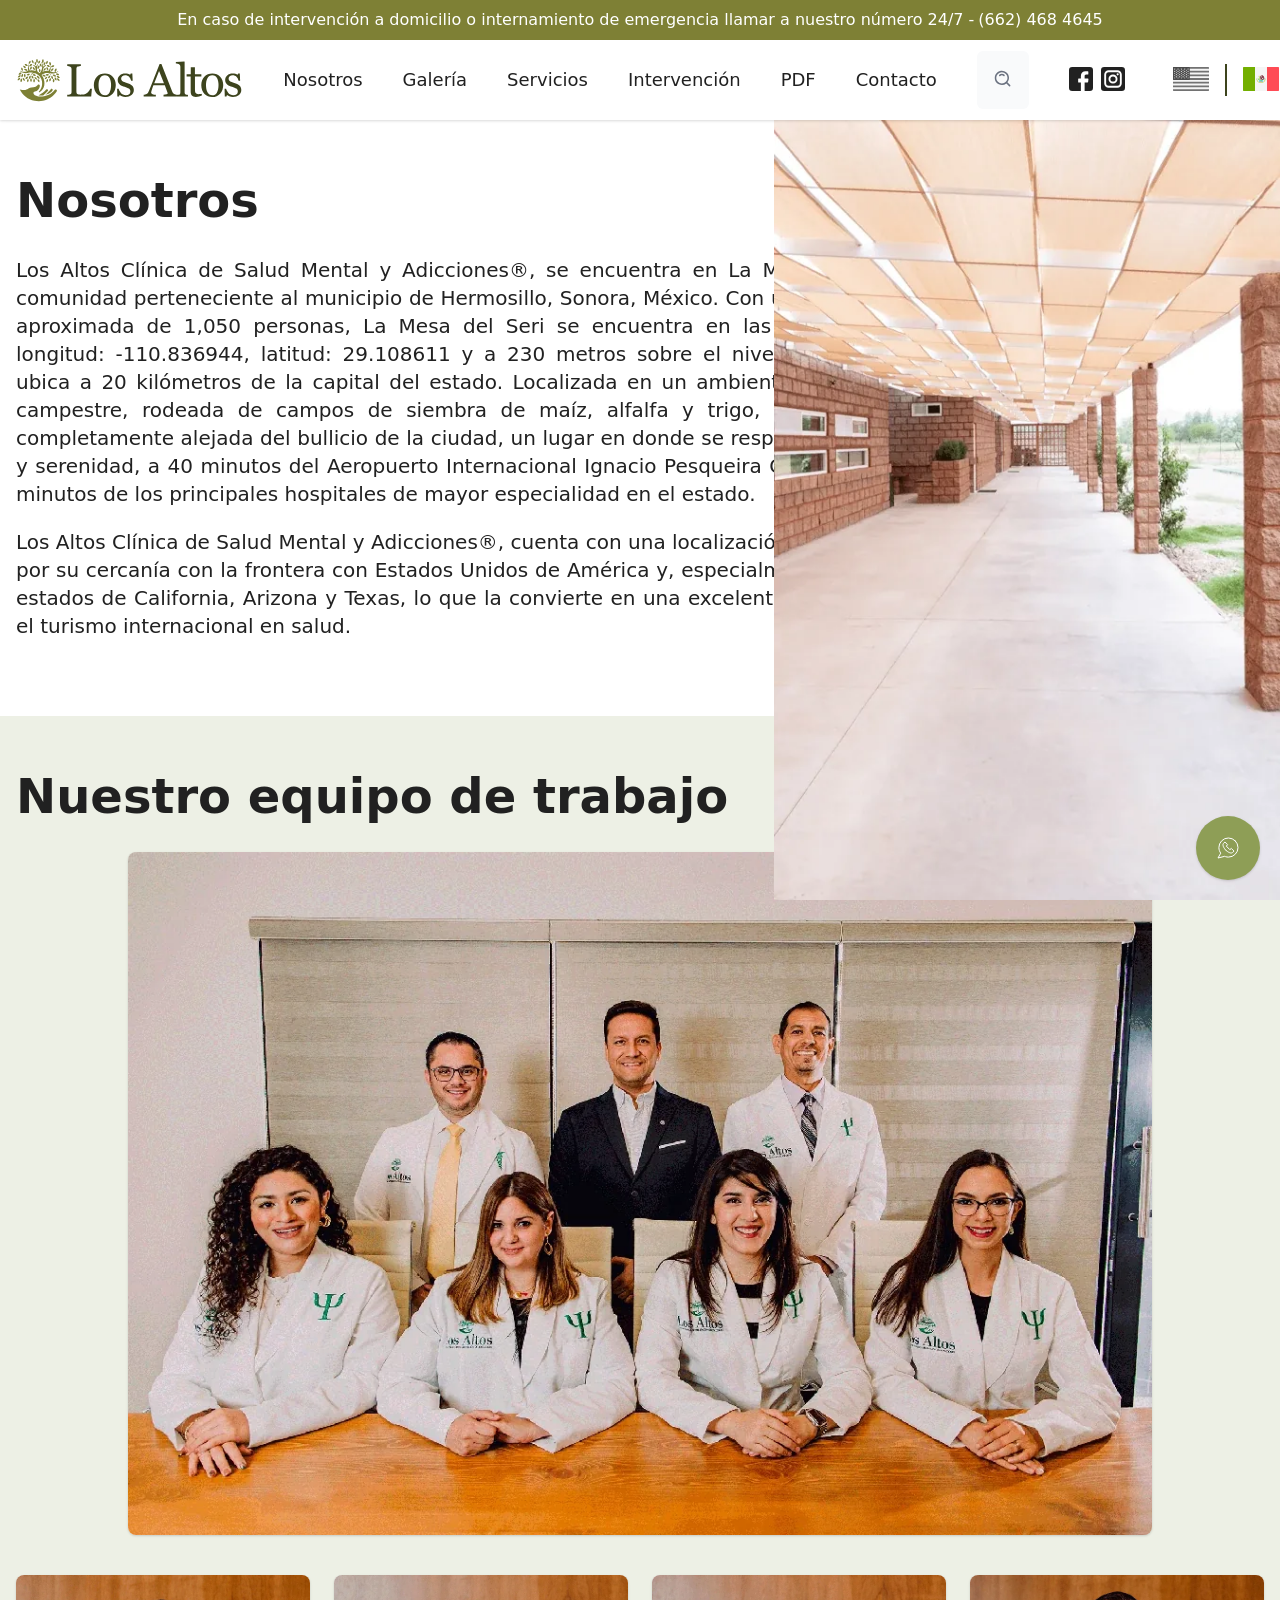
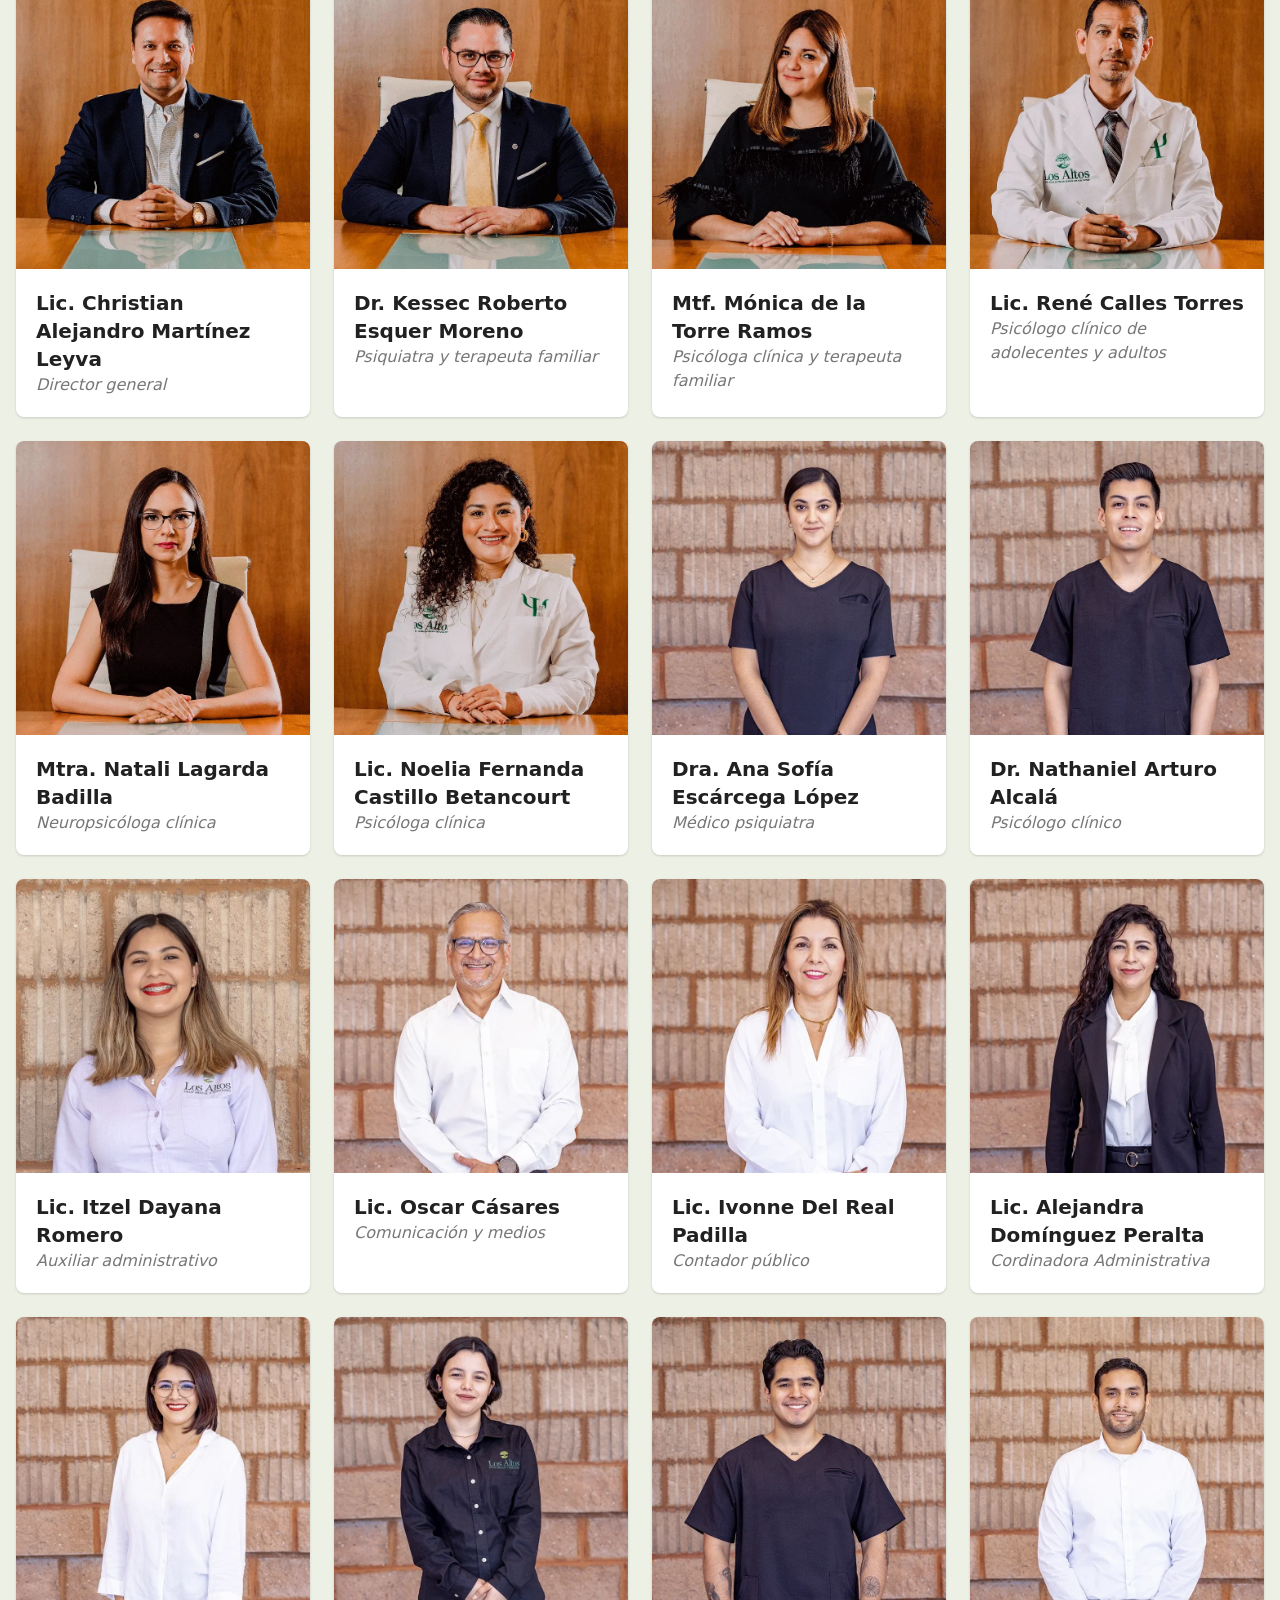
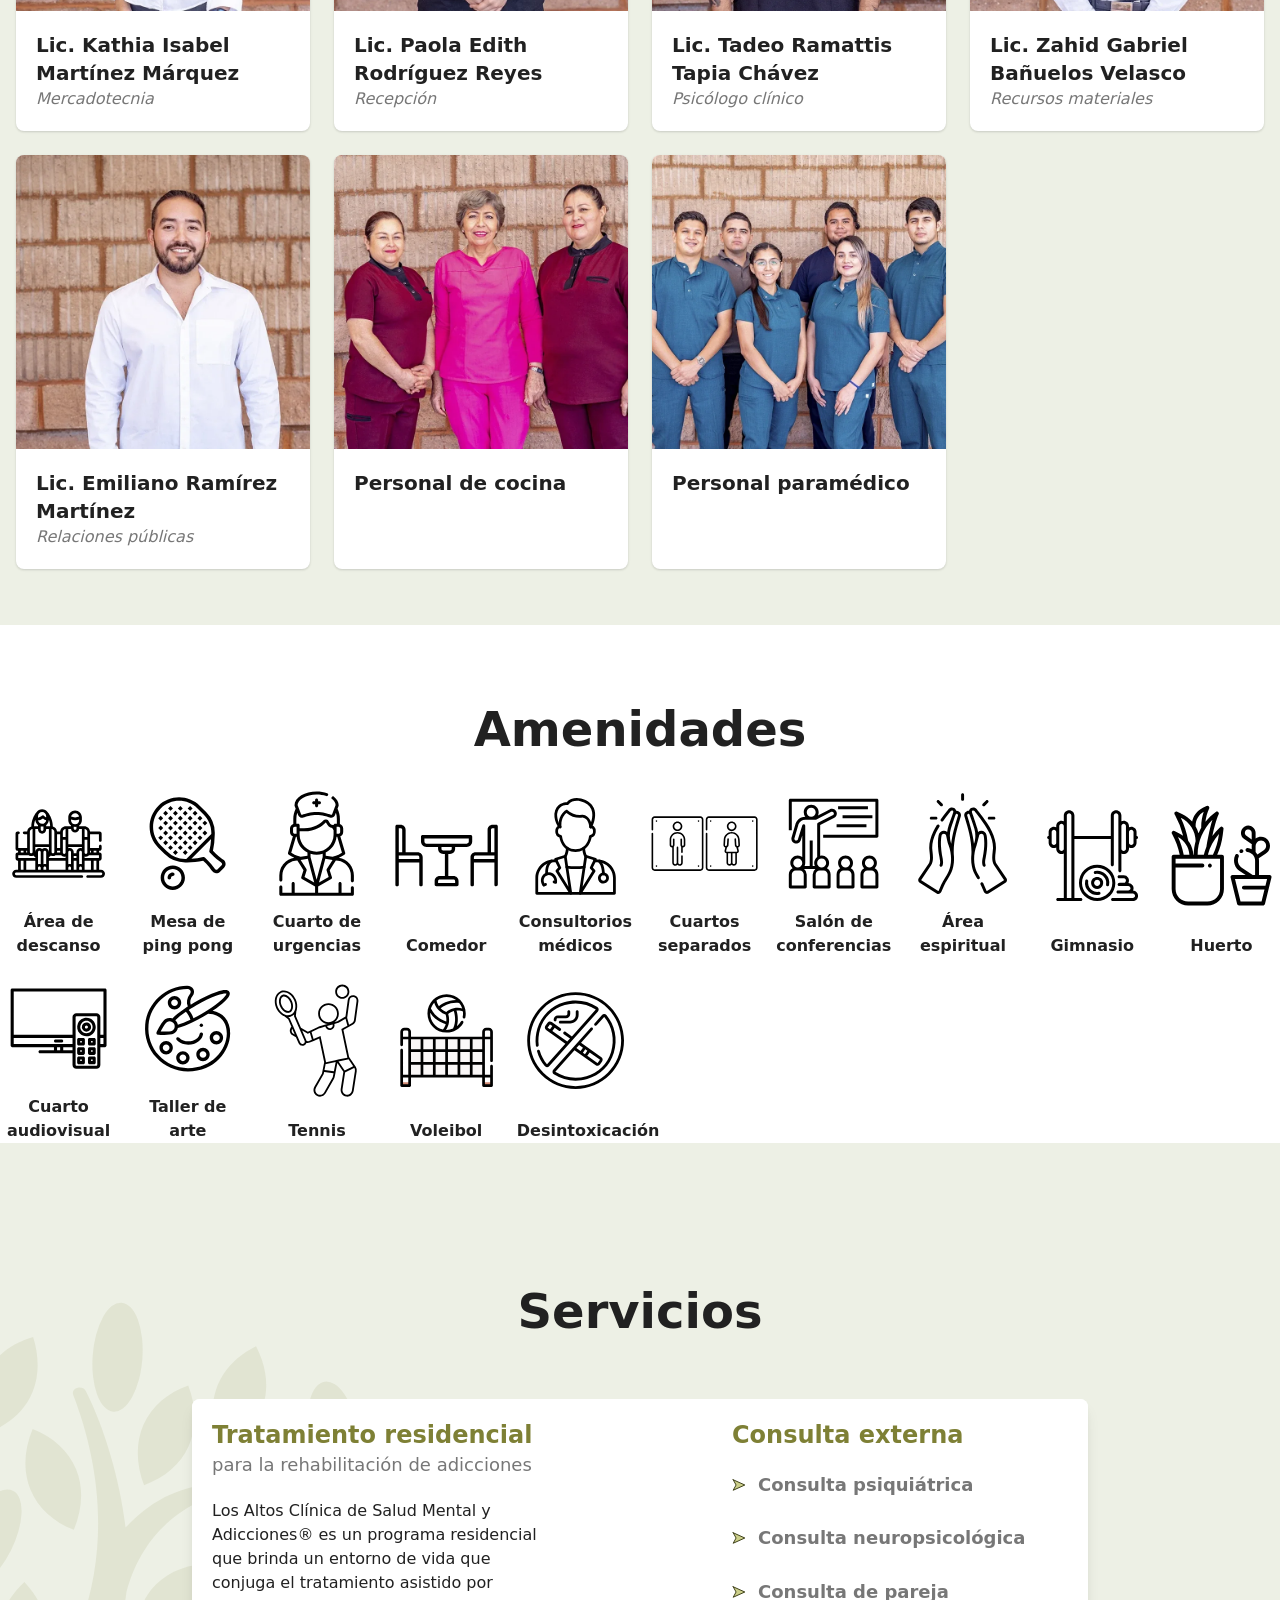
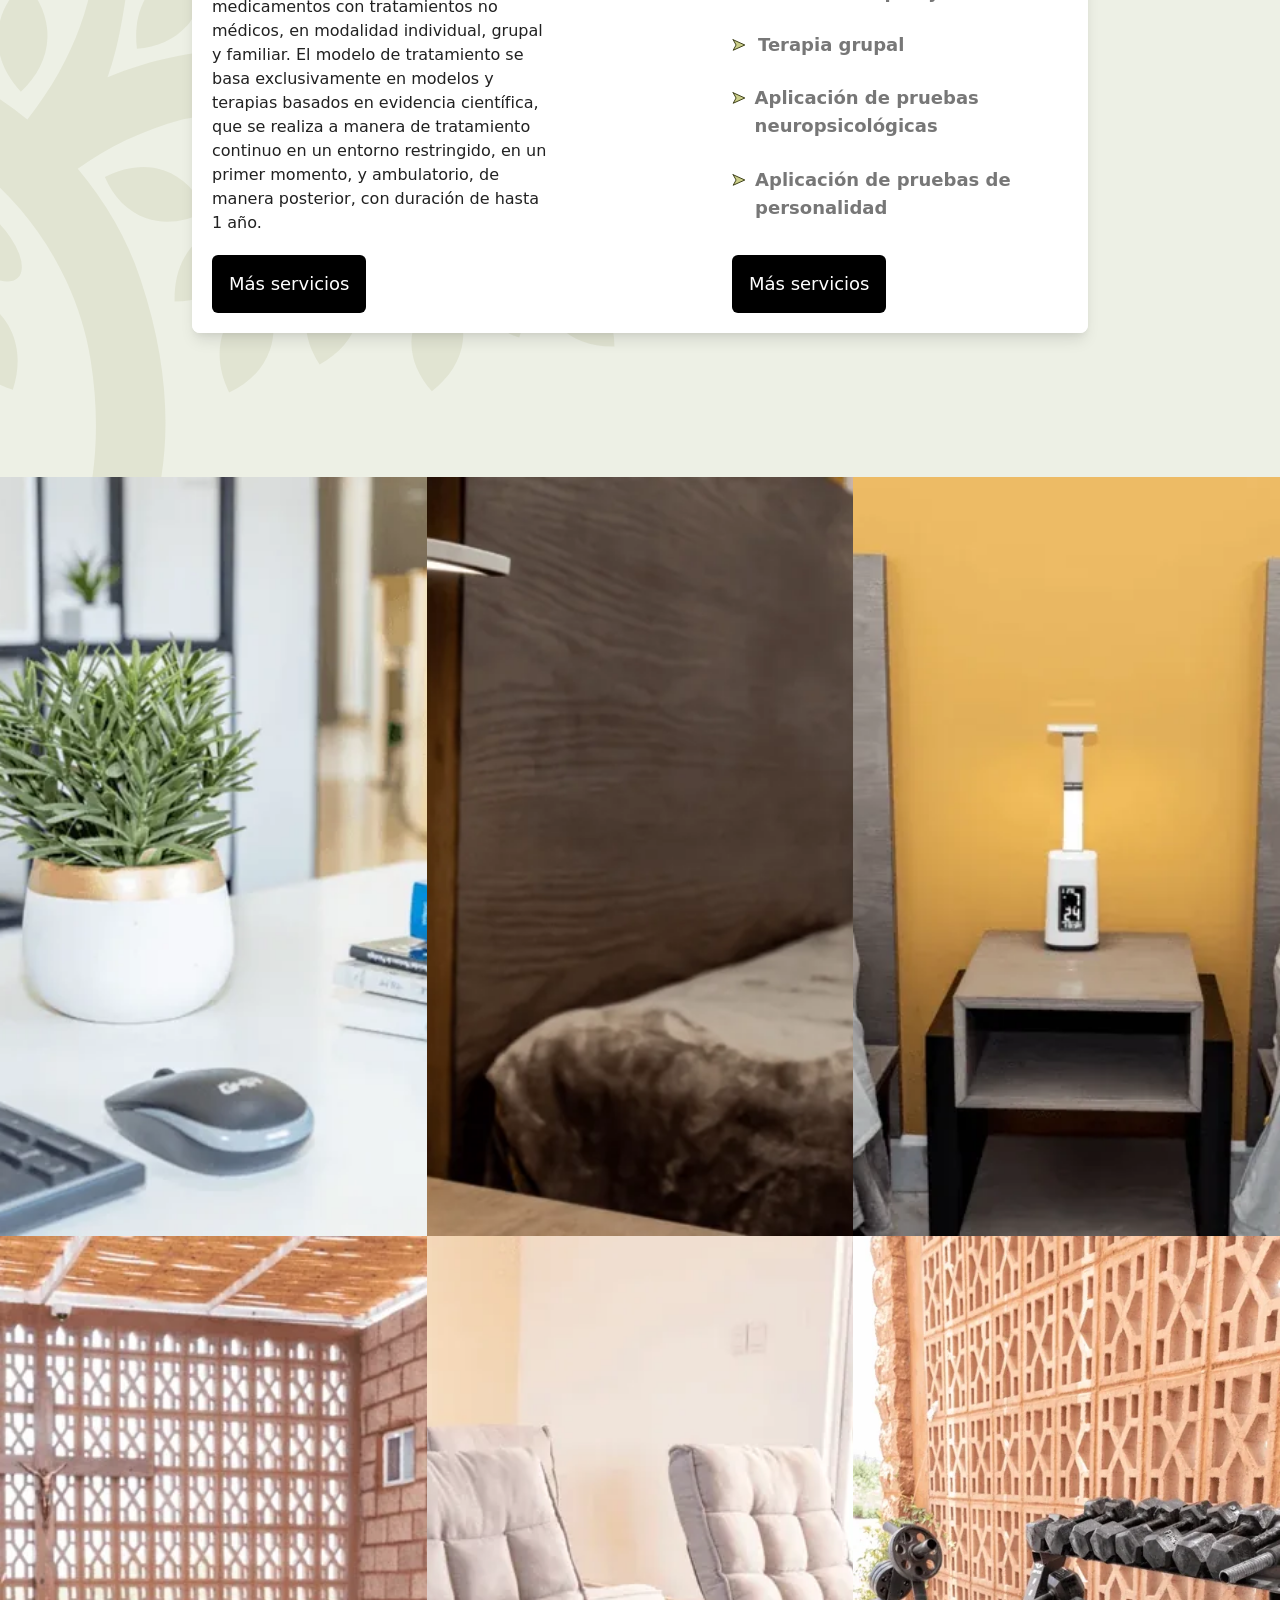
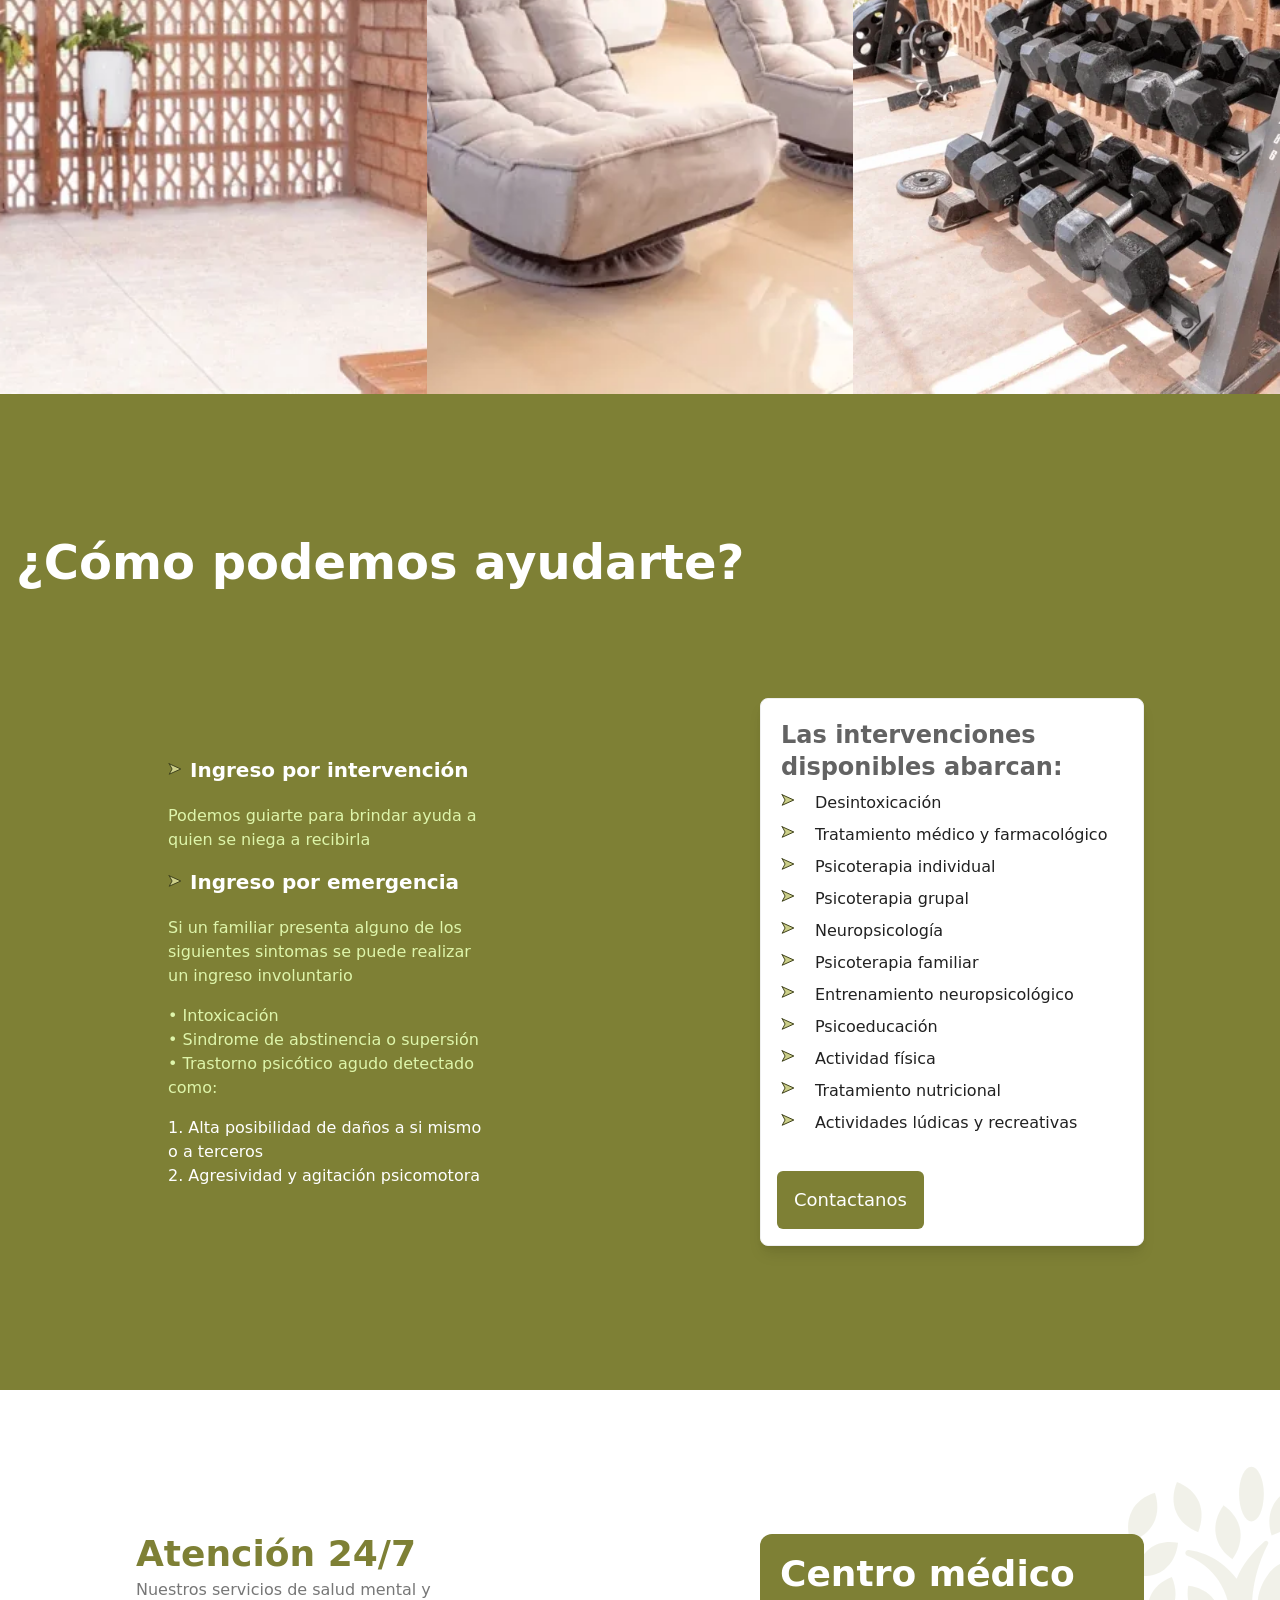
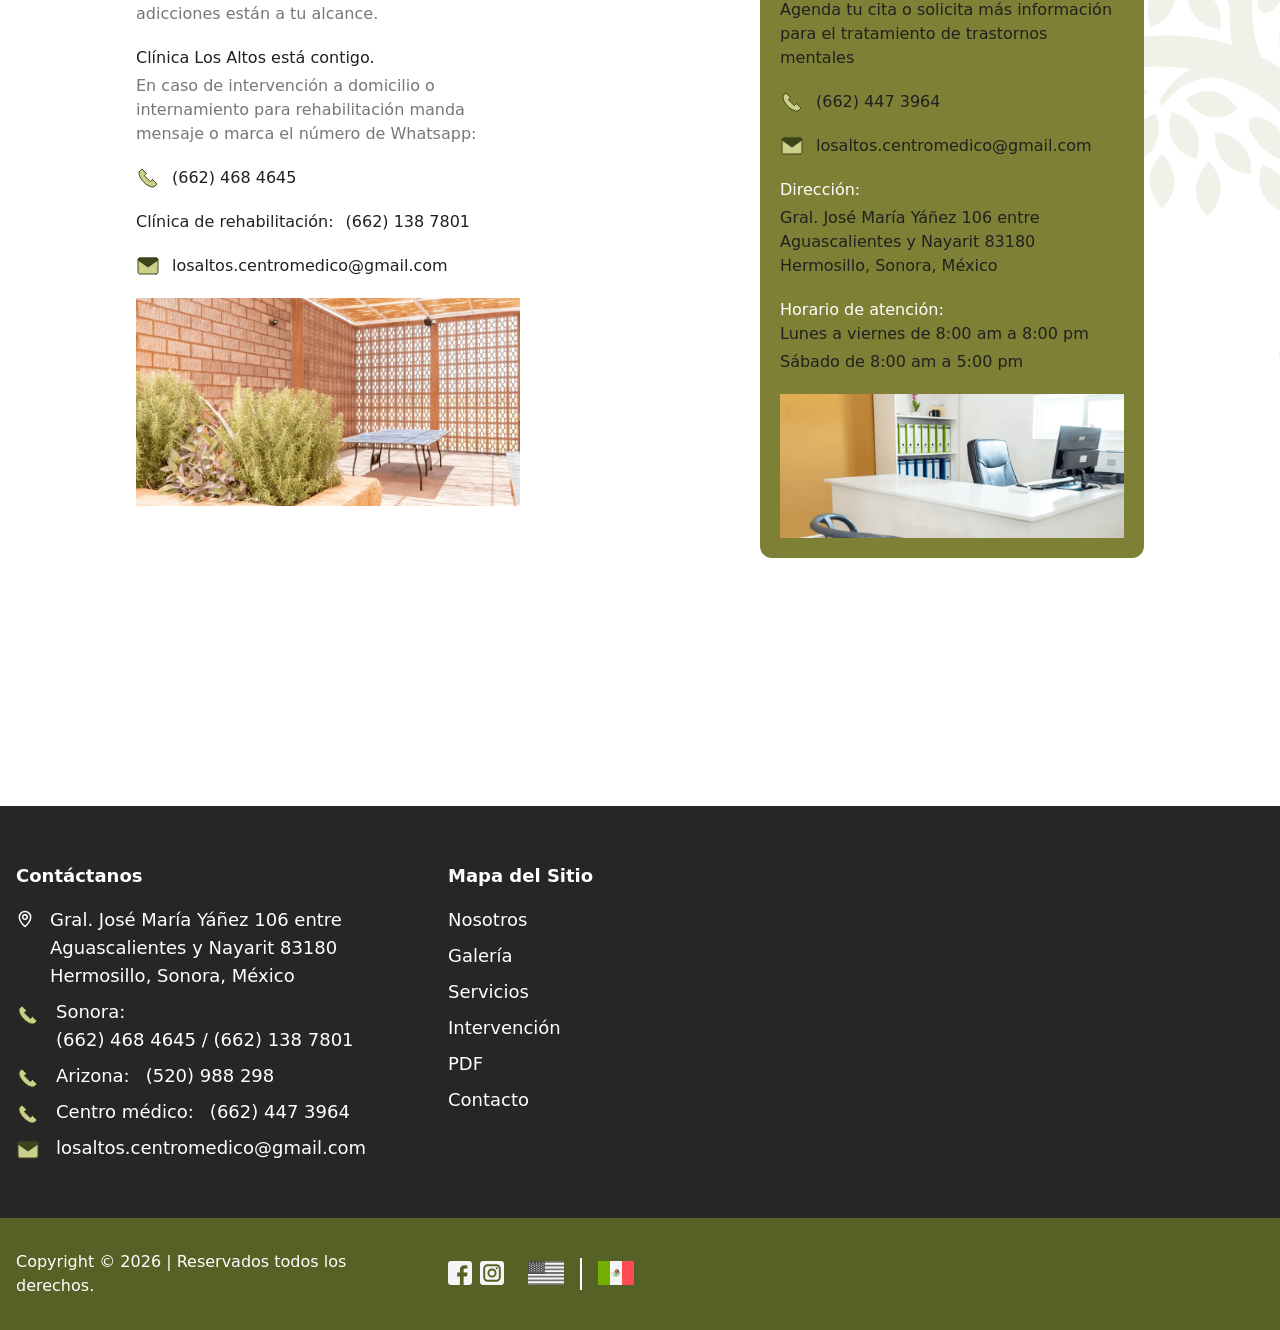
==== commit a2ac33a5: "Completa fotos del equipo, cocina y paramédicos Co-Authored-By: Claude Opus 5.5 <noreply@anthropic.c" ====
--- a/about-us/index.html
+++ b/about-us/index.html
@@ -478,7 +478,7 @@
           xl:items-center xl:space-x-12
           text-3xl
           xl:text-2xl
-        "><div class="flex space-x-2"><a href="https://www.facebook.com/ClinicaLosAltosMX" target="_blank" rel="noopener" class="hover:text-secondary"><span class="sr-only">Navegar a facebook</span><svg data-v-32136eeb="" xmlns="http://www.w3.org/2000/svg" viewBox="0 0 24 24" class="CustomIcon"><path fill="currentColor" d="M20.765 0H3.245A3.233 3.233 0 000 3.233v17.532A3.233 3.233 0 003.235 24h8.64l.015-8.575H9.667a.526.526 0 01-.525-.526v-2.765a.523.523 0 01.525-.525h2.213V8.938c0-3.101 1.894-4.8 4.658-4.8h2.27a.526.526 0 01.526.525v2.33a.526.526 0 01-.525.526h-1.392c-1.505 0-1.795.72-1.795 1.764v2.314h3.304a.524.524 0 01.514.597l-.32 2.765a.525.525 0 01-.522.466h-2.962L15.622 24h5.143A3.232 3.232 0 0024 20.767V3.233A3.233 3.233 0 0020.765 0z"></path></svg></a><a href="https://www.instagram.com/clinicalosaltos/" target="_blank" rel="noopener" class="hover:text-secondary"><span class="sr-only">Navegar a instagram</span><svg data-v-32136eeb="" xmlns="http://www.w3.org/2000/svg" viewBox="0 0 24 24" class="CustomIcon"><defs><clippath id="clipInsta"><path fill="currentColor" d="M0 0h24v24H0z"></path></clippath></defs><g fill="currentColor" clip-path="url(#clipInsta)"><path d="M20.765 0H3.245A3.233 3.233 0 000 3.233v17.532A3.233 3.233 0 003.235 24h17.52A3.233 3.233 0 0024 20.767V3.233A3.233 3.233 0 0020.765 0zm0 16.346a4.43 4.43 0 01-4.416 4.428H7.654a4.433 4.433 0 01-4.428-4.428V7.654a4.435 4.435 0 014.428-4.428h8.695a4.433 4.433 0 014.425 4.428l-.01 8.692z"></path><path d="M16.349 5.136H7.653a2.518 2.518 0 00-2.517 2.517v8.693a2.52 2.52 0 002.517 2.52h8.696a2.522 2.522 0 002.517-2.52V7.653a2.52 2.52 0 00-2.517-2.517zm-4.35 11.383a4.519 4.519 0 114.52-4.52 4.526 4.526 0 01-4.52 4.52zm4.666-8.105a1.07 1.07 0 110-2.14 1.07 1.07 0 010 2.14z"></path><path d="M12 9.392a2.611 2.611 0 100 5.222 2.611 2.611 0 000-5.222z"></path></g></svg></a></div><div><div class="flex space-x-4 text-secondary"><a class="text-2xl cursor-pointer pr-4 border-r-2 border-current"><svg data-v-32136eeb="" xmlns="http://www.w3.org/2000/svg" viewBox="0 0 30 20" class="CustomIcon hover:filter-none filter grayscale"><path fill="#F5F5F5" d="M29.484 20H.516A.521.521 0 010 19.475V.525C0 .239.234 0 .516 0h28.962c.288 0 .516.239.516.525v18.95a.512.512 0 01-.51.525z"></path><path fill="#FF4B55" d="M30 1.538H0V.525C0 .239.234 0 .516 0h28.962c.288 0 .516.239.516.525L30 1.538zM30 6.154H0v1.538h30V6.154zM30 3.077H0v1.538h30V3.077zM30 10.77H.516A.521.521 0 010 10.243V9.231h30v1.538zM30 15.385H0v1.538h30v-1.538zM29.484 20H.516A.521.521 0 010 19.475v-1.014h30v1.014a.521.521 0 01-.516.525zM30 12.308H0v1.538h30v-1.538z"></path><path fill="#41479B" d="M13.447 0H.516A.525.525 0 000 .525v9.72a.52.52 0 00.516.524h12.931a.521.521 0 00.516-.524V.524A.521.521 0 0013.447 0z"></path><path fill="#F5F5F5" d="M1.453 1.21l.117.352h.364c.046 0 .064.06.029.09l-.293.22.111.352c.012.048-.035.084-.076.054l-.293-.215-.293.215c-.04.03-.088-.012-.076-.054l.111-.352-.293-.22c-.035-.03-.017-.09.03-.09h.363l.117-.351c.006-.048.065-.048.082 0zM1.453 3.035l.117.352h.364c.046 0 .064.06.029.09l-.293.22.111.352c.012.048-.035.083-.076.054l-.293-.215-.293.215c-.04.03-.088-.012-.076-.054l.111-.352-.293-.22c-.035-.03-.017-.09.03-.09h.363l.117-.352c.006-.042.065-.042.082 0zM1.453 4.866l.117.352h.364c.046 0 .064.06.029.09l-.293.22.111.352c.012.047-.035.083-.076.053l-.293-.214-.293.214c-.04.03-.088-.012-.076-.053l.111-.352-.293-.22c-.035-.03-.017-.09.03-.09h.363l.117-.352c.006-.048.065-.048.082 0zM1.453 6.69l.117.352h.364c.046 0 .064.06.029.09l-.293.22.111.352c.012.048-.035.084-.076.054l-.293-.215-.293.215c-.04.03-.088-.012-.076-.054l.111-.351-.293-.221c-.035-.03-.017-.09.03-.09h.363l.117-.351c.006-.042.065-.042.082 0zM1.453 8.521l.117.352h.364c.046 0 .064.06.029.09l-.293.22.111.352c.012.048-.035.084-.076.054l-.293-.215-.293.215c-.04.03-.088-.012-.076-.054l.111-.352-.293-.22c-.035-.03-.017-.09.03-.09h.363l.117-.352c.006-.047.065-.047.082 0zM2.848 2.105l.117.352h.363c.047 0 .065.06.03.09l-.294.22.112.352c.011.048-.035.083-.076.053l-.293-.214-.293.214c-.041.03-.088-.011-.076-.053l.11-.352-.292-.22c-.035-.03-.018-.09.03-.09h.362l.118-.352c.005-.048.064-.048.082 0zM2.848 3.93l.117.352h.363c.047 0 .065.06.03.089l-.294.22.112.352c.011.048-.035.084-.076.054l-.293-.215-.293.215c-.041.03-.088-.012-.076-.054l.11-.351-.292-.221c-.035-.03-.018-.09.03-.09h.362l.118-.351c.005-.042.064-.042.082 0zM2.848 5.76l.117.352h.363c.047 0 .065.06.03.09l-.294.22.112.352c.011.048-.035.084-.076.054l-.293-.215-.293.215c-.041.03-.088-.012-.076-.054l.11-.352-.292-.22c-.035-.03-.018-.09.03-.09h.362l.118-.352c.005-.047.064-.047.082 0zM2.848 7.591l.117.352h.363c.047 0 .065.06.03.09l-.294.22.112.352c.011.047-.035.083-.076.053l-.293-.214-.293.214c-.041.03-.088-.012-.076-.053l.11-.352-.292-.22c-.035-.03-.018-.09.03-.09h.362l.118-.352c.005-.048.064-.048.082 0zM4.242 1.21l.117.352h.364c.047 0 .064.06.029.09l-.293.22.111.352c.012.048-.035.084-.076.054l-.293-.215-.293.215c-.04.03-.088-.012-.076-.054l.111-.352-.293-.22c-.035-.03-.017-.09.03-.09h.363l.117-.351c0-.048.065-.048.082 0zM4.242 3.035l.117.352h.364c.047 0 .064.06.029.09l-.299.22.111.352c.012.048-.035.083-.076.054l-.293-.215-.293.215c-.04.03-.088-.012-.076-.054l.112-.352-.293-.22c-.036-.03-.018-.09.029-.09h.363l.117-.352c.006-.042.07-.042.088 0zM4.242 4.866l.117.352h.364c.047 0 .064.06.029.09l-.293.22.111.352c.012.047-.035.083-.076.053l-.293-.214-.293.214c-.04.03-.088-.012-.076-.053l.111-.352-.293-.22c-.035-.03-.017-.09.03-.09h.363l.117-.352c0-.048.065-.048.082 0zM4.242 6.69l.117.352h.364c.047 0 .064.06.029.09l-.293.22.111.352c.012.048-.035.084-.076.054l-.293-.215-.293.215c-.04.03-.088-.012-.076-.054l.111-.351-.293-.221c-.035-.03-.017-.09.03-.09h.363l.117-.351c0-.042.065-.042.082 0zM4.242 8.521l.117.352h.364c.047 0 .064.06.029.09l-.293.22.111.352c.012.048-.035.084-.076.054l-.293-.215-.293.215c-.04.03-.088-.012-.076-.054l.111-.352-.293-.22c-.035-.03-.017-.09.03-.09h.363l.117-.352c0-.047.065-.047.082 0zM5.637 2.105l.117.352h.363c.047 0 .065.06.03.09l-.293.22.11.352c.013.048-.034.083-.075.053l-.293-.214-.293.214c-.041.03-.088-.011-.076-.053l.11-.352-.292-.22c-.035-.03-.018-.09.03-.09h.363l.117-.352c0-.048.064-.048.082 0zM5.637 3.93l.117.352h.363c.047 0 .065.06.03.089l-.293.22.11.352c.013.048-.034.084-.075.054l-.293-.215-.293.215c-.041.03-.088-.012-.076-.054l.11-.351-.292-.221c-.035-.03-.018-.09.03-.09h.363l.117-.351c0-.042.064-.042.082 0zM5.637 5.76l.117.352h.363c.047 0 .065.06.03.09l-.293.22.11.352c.013.048-.034.084-.075.054l-.293-.215-.293.215c-.041.03-.088-.012-.076-.054l.11-.352-.292-.22c-.035-.03-.018-.09.03-.09h.363l.117-.352c0-.047.064-.047.082 0zM5.637 7.591l.117.352h.363c.047 0 .065.06.03.09l-.293.22.11.352c.013.047-.034.083-.075.053l-.293-.214-.293.214c-.041.03-.088-.012-.076-.053l.11-.352-.292-.22c-.035-.03-.018-.09.03-.09h.363l.117-.352c0-.048.064-.048.082 0zM7.031 1.21l.117.352h.364c.047 0 .064.06.029.09l-.293.22.111.352c.012.048-.035.084-.076.054l-.293-.215-.293.215c-.04.03-.088-.012-.076-.054l.111-.352-.293-.22c-.035-.03-.017-.09.03-.09h.363l.117-.351c0-.048.065-.048.082 0zM7.031 3.035l.117.352h.364c.047 0 .064.06.029.09l-.293.22.111.352c.012.048-.035.083-.076.054l-.293-.215-.293.215c-.04.03-.088-.012-.076-.054l.111-.352-.293-.22c-.035-.03-.017-.09.03-.09h.363l.117-.352c0-.042.065-.042.082 0zM7.031 4.866l.117.352h.364c.047 0 .064.06.029.09l-.293.22.111.352c.012.047-.035.083-.076.053L6.99 5.72l-.293.214c-.04.03-.088-.012-.076-.053l.111-.352-.293-.22c-.035-.03-.017-.09.03-.09h.363l.117-.352c0-.048.065-.048.082 0zM7.031 6.69l.117.352h.364c.047 0 .064.06.029.09l-.293.22.111.352c.012.048-.035.084-.076.054l-.293-.215-.293.215c-.04.03-.088-.012-.076-.054l.111-.351-.293-.221c-.035-.03-.017-.09.03-.09h.363l.117-.351c0-.042.065-.042.082 0zM7.031 8.521l.117.352h.364c.047 0 .064.06.029.09l-.293.22.111.352c.012.048-.035.084-.076.054l-.293-.215-.293.215c-.04.03-.088-.012-.076-.054l.111-.352-.293-.22c-.035-.03-.017-.09.03-.09h.363l.117-.352c0-.047.065-.047.082 0zM8.426 2.105l.117.352h.363c.047 0 .065.06.03.09l-.293.22.11.352c.013.048-.034.083-.075.053l-.293-.214-.293.214c-.041.03-.088-.011-.076-.053l.111-.352-.293-.22c-.035-.03-.018-.09.03-.09h.363l.117-.352c0-.048.064-.048.082 0zM8.426 3.93l.117.352h.363c.047 0 .065.06.03.089l-.293.22.11.352c.013.048-.034.084-.075.054l-.293-.215-.293.215c-.041.03-.088-.012-.076-.054l.111-.351-.293-.221c-.035-.03-.018-.09.03-.09h.363l.117-.351c0-.042.064-.042.082 0zM8.426 5.76l.117.352h.363c.047 0 .065.06.03.09l-.293.22.11.352c.013.048-.034.084-.075.054l-.293-.215-.293.215c-.041.03-.088-.012-.076-.054l.111-.352-.293-.22c-.035-.03-.018-.09.03-.09h.363l.117-.352c0-.047.064-.047.082 0zM8.426 7.591l.117.352h.363c.047 0 .065.06.03.09l-.293.22.11.352c.013.047-.034.083-.075.053l-.293-.214-.293.214c-.041.03-.088-.012-.076-.053l.111-.352-.293-.22c-.035-.03-.018-.09.03-.09h.363l.117-.352c0-.048.064-.048.082 0zM9.814 1.21l.118.352h.363c.047 0 .064.06.03.09l-.294.22.112.352c.011.048-.036.084-.077.054l-.293-.215-.293.215c-.04.03-.087-.012-.076-.054l.112-.352-.293-.22c-.035-.03-.018-.09.029-.09h.363l.117-.351c.006-.048.07-.048.082 0zM9.814 3.035l.118.352h.363c.047 0 .064.06.03.09l-.294.22.112.352c.011.048-.036.083-.077.054l-.293-.215-.293.215c-.04.03-.087-.012-.076-.054l.112-.352-.293-.22c-.035-.03-.018-.09.029-.09h.363l.117-.352c.006-.042.07-.042.082 0zM9.814 4.866l.118.352h.363c.047 0 .064.06.03.09l-.294.22.112.352c.011.047-.036.083-.077.053l-.293-.214-.293.214c-.04.03-.087-.012-.076-.053l.112-.352-.293-.22c-.035-.03-.018-.09.029-.09h.363l.117-.352c.006-.048.07-.048.082 0zM9.814 6.69l.118.352h.363c.047 0 .064.06.03.09l-.294.22.112.352c.011.048-.036.084-.077.054l-.293-.215-.293.215c-.04.03-.087-.012-.076-.054l.112-.351-.293-.221c-.035-.03-.018-.09.029-.09h.363l.117-.351c.006-.042.07-.042.082 0zM9.814 8.521l.118.352h.363c.047 0 .064.06.03.09l-.294.22.112.352c.011.048-.036.084-.077.054l-.293-.215-.293.215c-.04.03-.087-.012-.076-.054l.112-.352-.293-.22c-.035-.03-.018-.09.029-.09h.363l.117-.352c.006-.047.07-.047.082 0zM11.209 2.105l.117.352h.364c.046 0 .064.06.029.09l-.293.22.111.352c.012.048-.035.083-.076.053l-.293-.214-.293.214c-.041.03-.088-.011-.076-.053l.111-.352-.293-.22c-.035-.03-.017-.09.03-.09h.363l.117-.352c.006-.048.07-.048.082 0zM11.209 3.93l.117.352h.364c.046 0 .064.06.029.089l-.293.22.111.352c.012.048-.035.084-.076.054l-.293-.215-.293.215c-.041.03-.088-.012-.076-.054l.111-.351-.293-.221c-.035-.03-.017-.09.03-.09h.363l.117-.351c.006-.042.07-.042.082 0zM11.209 5.76l.117.352h.364c.046 0 .064.06.029.09l-.293.22.111.352c.012.048-.035.084-.076.054l-.293-.215-.293.215c-.041.03-.088-.012-.076-.054l.111-.352-.293-.22c-.035-.03-.017-.09.03-.09h.363l.117-.352c.006-.047.07-.047.082 0zM11.209 7.591l.117.352h.364c.046 0 .064.06.029.09l-.293.22.111.352c.012.047-.035.083-.076.053l-.293-.214-.293.214c-.041.03-.088-.012-.076-.053l.111-.352-.293-.22c-.035-.03-.017-.09.03-.09h.363l.117-.352c.006-.048.07-.048.082 0zM12.604 1.21l.117.352h.363c.047 0 .064.06.03.09l-.294.22.112.352c.011.048-.036.084-.077.054l-.293-.215-.292.215c-.041.03-.088-.012-.077-.054l.112-.352-.293-.22c-.035-.03-.018-.09.029-.09h.363l.117-.351c.006-.048.07-.048.082 0zM12.604 3.035l.117.352h.363c.047 0 .064.06.03.09l-.294.22.112.352c.011.048-.036.083-.077.054l-.293-.215-.292.215c-.041.03-.088-.012-.077-.054l.112-.352-.293-.22c-.035-.03-.018-.09.029-.09h.363l.117-.352c.006-.042.07-.042.082 0zM12.604 4.866l.117.352h.363c.047 0 .064.06.03.09l-.294.22.112.352c.011.047-.036.083-.077.053l-.293-.214-.292.214c-.041.03-.088-.012-.077-.053l.112-.352-.293-.22c-.035-.03-.018-.09.029-.09h.363l.117-.352c.006-.048.07-.048.082 0zM12.604 6.69l.117.352h.363c.047 0 .064.06.03.09l-.294.22.112.352c.011.048-.036.084-.077.054l-.293-.215-.292.215c-.041.03-.088-.012-.077-.054l.112-.351-.293-.221c-.035-.03-.018-.09.029-.09h.363l.117-.351c.006-.042.07-.042.082 0zM12.604 8.521l.117.352h.363c.047 0 .064.06.03.09l-.294.22.112.352c.011.048-.036.084-.077.054l-.293-.215-.292.215c-.041.03-.088-.012-.077-.054l.112-.352-.293-.22c-.035-.03-.018-.09.029-.09h.363l.117-.352c.006-.047.07-.047.082 0z"></path></svg></a><a class="text-2xl pointer-events-none"><svg data-v-32136eeb="" xmlns="http://www.w3.org/2000/svg" viewBox="0 0 30 20" class="CustomIcon hover:filter-none"><path fill="#73AF00" d="M10.002 19.994H.516A.52.52 0 010 19.469V.525C0 .238.234 0 .516 0h9.48v19.994h.006z"></path><path fill="#F5F5F5" d="M20.004 0H10.002v20h10.002V0z"></path><path fill="#FF4B55" d="M29.484 19.994h-9.486V0h9.48a.52.52 0 01.516.525v18.944a.512.512 0 01-.51.525z"></path><path fill="#FFD250" d="M15.89 10.468l-.89.453v.453h.445l.446-.906z"></path><path fill="#00C3A0" d="M15 12.513a.225.225 0 01-.223-.227v-.906c0-.125.1-.226.223-.226s.223.1.223.226v.906c0 .125-.1.227-.223.227z"></path><path fill="#00C3A0" d="M15 11.607a3.486 3.486 0 01-2.385-.966.235.235 0 01-.012-.322.225.225 0 01.317-.012c.58.542 1.318.84 2.08.84s1.5-.298 2.08-.846a.226.226 0 01.316.012.236.236 0 01-.011.322 3.466 3.466 0 01-2.385.972z"></path><path fill="#00AADC" d="M15 12.513a2.878 2.878 0 01-1.6-.49l.246-.375a2.455 2.455 0 002.707 0l.247.376a2.878 2.878 0 01-1.6.489z"></path><path fill="#732D37" d="M14.648 9.448l-.492.775-.088.257 1.284-.304-.704-.728z"></path><path fill="#AAD264" d="M13.635 10.73c-.592 0-1.295-.506-1.483-1.627l.44-.078c.158.936.72 1.252 1.06 1.252.106 0 .211-.041.223-.113.012-.09.012-.113-.223-.19-.129-.043-.27-.096-.369-.21-.41-.476.147-.977.41-1.216.047-.041.065-.077.059-.095-.012-.042-.1-.095-.2-.095-.28 0-.497-.161-.562-.424a.61.61 0 01.293-.68l.205.406c-.053.03-.076.114-.064.167.006.024.017.078.129.078.275 0 .533.167.615.387.035.096.088.346-.182.59-.293.269-.468.465-.369.579.024.023.117.06.176.077.2.072.574.197.522.674-.036.298-.293.506-.65.518h-.03z"></path><path fill="#874150" d="M15.445 8.203s.446-.906-.445-1.36c0 0 3.123-.452 2.678 3.631-.293-.239-.727-.674-.885-1.02l-1.348-.792v-.46z"></path><path fill="#732D37" d="M15 9.109l2.232 1.359-.89.453L15 9.561V9.11z"></path><path fill="#783C46" d="M14.11 7.744c.245 0 .445.202.445.453a.9.9 0 00-.164 1.025l.1.203c.04.083.099.16.163.232l1.237 1.258v-.626c0-.78-.182-1.55-.522-2.253a1.342 1.342 0 00-1.195-.751h-.065v.459z"></path><path fill="#FFD250" d="M14.11 7.29l-.446.454v.453s.533-.275.71-.364c.122-.06.099-.203.028-.274-.058-.048-.293-.268-.293-.268z"></path><path fill="#AAD264" d="M15 13.419c-2.092 0-3.791-1.729-3.791-3.857h.445c0 1.878 1.5 3.404 3.346 3.404s3.346-1.526 3.346-3.404h.445c0 2.128-1.7 3.857-3.791 3.857z"></path><path fill="#FFE15A" d="M11.678 11.22a.307.307 0 00.304-.31.307.307 0 00-.304-.31.307.307 0 00-.305.31c0 .17.136.31.305.31zM12.346 12.304a.307.307 0 00.304-.31.307.307 0 00-.304-.31.307.307 0 00-.305.31c0 .171.136.31.305.31zM13.435 13.127a.307.307 0 00.305-.31.307.307 0 00-.305-.31.307.307 0 00-.304.31c0 .17.136.31.304.31zM18.352 11.22a.307.307 0 00.304-.31.307.307 0 00-.304-.31.307.307 0 00-.305.31c0 .17.136.31.305.31zM17.684 12.304a.307.307 0 00.304-.31.307.307 0 00-.304-.31.307.307 0 00-.305.31c0 .171.136.31.305.31zM16.594 13.127a.307.307 0 00.304-.31.307.307 0 00-.304-.31.307.307 0 00-.305.31c0 .17.136.31.305.31z"></path><path fill="#FFB478" d="M15.223 12.74h-.446a.449.449 0 01-.445-.454c0-.25.2-.453.445-.453h.446a.45.45 0 01.445.453c0 .25-.2.453-.445.453z"></path><path fill="#9B4B5A" d="M16.793 9.449c.146.447.463.852.885 1.019C18.123 6.385 15 6.838 15 6.838c2.232 0 1.793 2.61 1.793 2.61z"></path></svg></a></div></div></div></div></div><!----></header><main id="main" class="flex-1"><div style="opacity: 1;"><section class="relative flex justify-center "><div class="max-w-screen-lg xl:max-w-screen-xl 2xl:max-w-screen-2xl 3xl:max-w-screen-3xl w-full"><div class="px-4 py-14 pagina"><h1 class="font-title font-bold text-4xl lg:text-5xl">Nosotros</h1><div class="texto"><p class="text-xl text-justify">Los Altos Clínica de Salud Mental y Adicciones®, se encuentra en La Mesa del Seri, comunidad perteneciente al municipio de Hermosillo, Sonora, México. Con una población aproximada de 1,050 personas, La Mesa del Seri se encuentra en las coordenadas longitud: -110.836944, latitud: 29.108611 y a 230 metros sobre el nivel del mar. Se ubica a 20 kilómetros de la capital del estado. Localizada en un ambiente tranquilo y campestre, rodeada de campos de siembra de maíz, alfalfa y trigo, se encuentra completamente alejada del bullicio de la ciudad, un lugar en donde se respira aire limpio y serenidad, a 40 minutos del Aeropuerto Internacional Ignacio Pesqueira García, y a 20 minutos de los principales hospitales de mayor especialidad en el estado.</p><p class="text-xl text-justify">Los Altos Clínica de Salud Mental y Adicciones®, cuenta con una localización privilegiada por su cercanía con la frontera con Estados Unidos de América y, especialmente, con los estados de California, Arizona y Texas, lo que la convierte en una excelente opción para el turismo internacional en salud.</p></div></div></div></section><section class="relative flex justify-center bg-secondary-50"><div class="max-w-screen-lg xl:max-w-screen-xl 2xl:max-w-screen-2xl 3xl:max-w-screen-3xl w-full"><div class="px-4 py-14 pagina"><h1 class="font-title font-bold text-4xl lg:text-5xl">Nuestro equipo de trabajo</h1><img src="img/equipo.webp" alt="Equipo de Los Altos" class="foto-grupo rounded-lg shadow"><ul class="rejilla"><li class="bg-white rounded-lg shadow overflow-hidden"><img src="img/equipo-1.webp" alt="Lic. Christian Alejandro Martínez Leyva" loading="lazy" class="foto"><div class="p-5"><span class="text-xl font-semibold">Lic. Christian Alejandro Martínez Leyva</span><p class="italic text-gray-600">Director general</p></div></li><li class="bg-white rounded-lg shadow overflow-hidden"><img src="img/equipo-2.webp" alt="Dr. Kessec Roberto Esquer Moreno" loading="lazy" class="foto"><div class="p-5"><span class="text-xl font-semibold">Dr. Kessec Roberto Esquer Moreno</span><p class="italic text-gray-600">Psiquiatra y terapeuta familiar</p></div></li><li class="bg-white rounded-lg shadow overflow-hidden"><img src="img/equipo-3.webp" alt="Mtf. Mónica de la Torre Ramos" loading="lazy" class="foto"><div class="p-5"><span class="text-xl font-semibold">Mtf. Mónica de la Torre Ramos</span><p class="italic text-gray-600">Psicóloga clínica y terapeuta familiar</p></div></li><li class="bg-white rounded-lg shadow overflow-hidden"><img src="img/equipo-4.webp" alt="Lic. René Calles Torres" loading="lazy" class="foto"><div class="p-5"><span class="text-xl font-semibold">Lic. René Calles Torres</span><p class="italic text-gray-600">Psicólogo clínico de adolecentes y adultos</p></div></li><li class="bg-white rounded-lg shadow overflow-hidden"><img src="img/equipo-5.webp" alt="Mtra. Natali Lagarda Badilla" loading="lazy" class="foto"><div class="p-5"><span class="text-xl font-semibold">Mtra. Natali Lagarda Badilla</span><p class="italic text-gray-600">Neuropsicóloga clínica</p></div></li><li class="bg-white rounded-lg shadow overflow-hidden"><img src="img/equipo-6.webp" alt="Lic. Noelia Fernanda Castillo Betancourt" loading="lazy" class="foto"><div class="p-5"><span class="text-xl font-semibold">Lic. Noelia Fernanda Castillo Betancourt</span><p class="italic text-gray-600">Psicóloga clínica</p></div></li><li class="bg-white rounded-lg shadow overflow-hidden"><img src="img/equipo-7.webp" alt="Dra. Ana Sofía Escárcega López" loading="lazy" class="foto"><div class="p-5"><span class="text-xl font-semibold">Dra. Ana Sofía Escárcega López</span><p class="italic text-gray-600">Médico psiquiatra</p></div></li><li class="bg-white rounded-lg shadow overflow-hidden"><img src="img/equipo-8.webp" alt="Dr. Nathaniel Arturo Alcalá" loading="lazy" class="foto"><div class="p-5"><span class="text-xl font-semibold">Dr. Nathaniel Arturo Alcalá</span><p class="italic text-gray-600">Psicólogo clínico</p></div></li><li class="bg-white rounded-lg shadow overflow-hidden"><div class="p-5"><span class="text-xl font-semibold">Lic. Itzel Dayana Romero</span><p class="italic text-gray-600">Auxiliar administrativo</p></div></li><li class="bg-white rounded-lg shadow overflow-hidden"><div class="p-5"><span class="text-xl font-semibold">Lic. Oscar Cásares</span><p class="italic text-gray-600">Comunicación y medios</p></div></li><li class="bg-white rounded-lg shadow overflow-hidden"><div class="p-5"><span class="text-xl font-semibold">Lic. Ivonne Del Real Padilla</span><p class="italic text-gray-600">Contador público</p></div></li><li class="bg-white rounded-lg shadow overflow-hidden"><div class="p-5"><span class="text-xl font-semibold">Lic. Alejandra Domínguez Peralta</span><p class="italic text-gray-600">Cordinadora Administrativa</p></div></li><li class="bg-white rounded-lg shadow overflow-hidden"><div class="p-5"><span class="text-xl font-semibold">Lic. Kathia Isabel Martínez Márquez</span><p class="italic text-gray-600">Mercadotecnia</p></div></li><li class="bg-white rounded-lg shadow overflow-hidden"><div class="p-5"><span class="text-xl font-semibold">Lic. Paola Edith Rodríguez Reyes</span><p class="italic text-gray-600">Recepción</p></div></li><li class="bg-white rounded-lg shadow overflow-hidden"><div class="p-5"><span class="text-xl font-semibold">Lic. Tadeo Ramattis Tapia Chávez</span><p class="italic text-gray-600">Psicólogo clínico</p></div></li><li class="bg-white rounded-lg shadow overflow-hidden"><div class="p-5"><span class="text-xl font-semibold">Lic. Zahid Gabriel Bañuelos Velasco</span><p class="italic text-gray-600">Recursos materiales</p></div></li><li class="bg-white rounded-lg shadow overflow-hidden"><div class="p-5"><span class="text-xl font-semibold">Lic. Emiliano Ramírez Martínez</span><p class="italic text-gray-600">Relaciones públicas</p></div></li><li class="bg-white rounded-lg shadow overflow-hidden"><div class="p-5"><span class="text-xl font-semibold">Personal de cocina</span></div></li><li class="bg-white rounded-lg shadow overflow-hidden"><div class="p-5"><span class="text-xl font-semibold">Personal paramédico</span></div></li></ul></div></div></section></div></main></div></div><div class="lg:absolute lg:inset-y-0 lg:right-0"><img src="img/pasillo.webp" alt="" class="
+        "><div class="flex space-x-2"><a href="https://www.facebook.com/ClinicaLosAltosMX" target="_blank" rel="noopener" class="hover:text-secondary"><span class="sr-only">Navegar a facebook</span><svg data-v-32136eeb="" xmlns="http://www.w3.org/2000/svg" viewBox="0 0 24 24" class="CustomIcon"><path fill="currentColor" d="M20.765 0H3.245A3.233 3.233 0 000 3.233v17.532A3.233 3.233 0 003.235 24h8.64l.015-8.575H9.667a.526.526 0 01-.525-.526v-2.765a.523.523 0 01.525-.525h2.213V8.938c0-3.101 1.894-4.8 4.658-4.8h2.27a.526.526 0 01.526.525v2.33a.526.526 0 01-.525.526h-1.392c-1.505 0-1.795.72-1.795 1.764v2.314h3.304a.524.524 0 01.514.597l-.32 2.765a.525.525 0 01-.522.466h-2.962L15.622 24h5.143A3.232 3.232 0 0024 20.767V3.233A3.233 3.233 0 0020.765 0z"></path></svg></a><a href="https://www.instagram.com/clinicalosaltos/" target="_blank" rel="noopener" class="hover:text-secondary"><span class="sr-only">Navegar a instagram</span><svg data-v-32136eeb="" xmlns="http://www.w3.org/2000/svg" viewBox="0 0 24 24" class="CustomIcon"><defs><clippath id="clipInsta"><path fill="currentColor" d="M0 0h24v24H0z"></path></clippath></defs><g fill="currentColor" clip-path="url(#clipInsta)"><path d="M20.765 0H3.245A3.233 3.233 0 000 3.233v17.532A3.233 3.233 0 003.235 24h17.52A3.233 3.233 0 0024 20.767V3.233A3.233 3.233 0 0020.765 0zm0 16.346a4.43 4.43 0 01-4.416 4.428H7.654a4.433 4.433 0 01-4.428-4.428V7.654a4.435 4.435 0 014.428-4.428h8.695a4.433 4.433 0 014.425 4.428l-.01 8.692z"></path><path d="M16.349 5.136H7.653a2.518 2.518 0 00-2.517 2.517v8.693a2.52 2.52 0 002.517 2.52h8.696a2.522 2.522 0 002.517-2.52V7.653a2.52 2.52 0 00-2.517-2.517zm-4.35 11.383a4.519 4.519 0 114.52-4.52 4.526 4.526 0 01-4.52 4.52zm4.666-8.105a1.07 1.07 0 110-2.14 1.07 1.07 0 010 2.14z"></path><path d="M12 9.392a2.611 2.611 0 100 5.222 2.611 2.611 0 000-5.222z"></path></g></svg></a></div><div><div class="flex space-x-4 text-secondary"><a class="text-2xl cursor-pointer pr-4 border-r-2 border-current"><svg data-v-32136eeb="" xmlns="http://www.w3.org/2000/svg" viewBox="0 0 30 20" class="CustomIcon hover:filter-none filter grayscale"><path fill="#F5F5F5" d="M29.484 20H.516A.521.521 0 010 19.475V.525C0 .239.234 0 .516 0h28.962c.288 0 .516.239.516.525v18.95a.512.512 0 01-.51.525z"></path><path fill="#FF4B55" d="M30 1.538H0V.525C0 .239.234 0 .516 0h28.962c.288 0 .516.239.516.525L30 1.538zM30 6.154H0v1.538h30V6.154zM30 3.077H0v1.538h30V3.077zM30 10.77H.516A.521.521 0 010 10.243V9.231h30v1.538zM30 15.385H0v1.538h30v-1.538zM29.484 20H.516A.521.521 0 010 19.475v-1.014h30v1.014a.521.521 0 01-.516.525zM30 12.308H0v1.538h30v-1.538z"></path><path fill="#41479B" d="M13.447 0H.516A.525.525 0 000 .525v9.72a.52.52 0 00.516.524h12.931a.521.521 0 00.516-.524V.524A.521.521 0 0013.447 0z"></path><path fill="#F5F5F5" d="M1.453 1.21l.117.352h.364c.046 0 .064.06.029.09l-.293.22.111.352c.012.048-.035.084-.076.054l-.293-.215-.293.215c-.04.03-.088-.012-.076-.054l.111-.352-.293-.22c-.035-.03-.017-.09.03-.09h.363l.117-.351c.006-.048.065-.048.082 0zM1.453 3.035l.117.352h.364c.046 0 .064.06.029.09l-.293.22.111.352c.012.048-.035.083-.076.054l-.293-.215-.293.215c-.04.03-.088-.012-.076-.054l.111-.352-.293-.22c-.035-.03-.017-.09.03-.09h.363l.117-.352c.006-.042.065-.042.082 0zM1.453 4.866l.117.352h.364c.046 0 .064.06.029.09l-.293.22.111.352c.012.047-.035.083-.076.053l-.293-.214-.293.214c-.04.03-.088-.012-.076-.053l.111-.352-.293-.22c-.035-.03-.017-.09.03-.09h.363l.117-.352c.006-.048.065-.048.082 0zM1.453 6.69l.117.352h.364c.046 0 .064.06.029.09l-.293.22.111.352c.012.048-.035.084-.076.054l-.293-.215-.293.215c-.04.03-.088-.012-.076-.054l.111-.351-.293-.221c-.035-.03-.017-.09.03-.09h.363l.117-.351c.006-.042.065-.042.082 0zM1.453 8.521l.117.352h.364c.046 0 .064.06.029.09l-.293.22.111.352c.012.048-.035.084-.076.054l-.293-.215-.293.215c-.04.03-.088-.012-.076-.054l.111-.352-.293-.22c-.035-.03-.017-.09.03-.09h.363l.117-.352c.006-.047.065-.047.082 0zM2.848 2.105l.117.352h.363c.047 0 .065.06.03.09l-.294.22.112.352c.011.048-.035.083-.076.053l-.293-.214-.293.214c-.041.03-.088-.011-.076-.053l.11-.352-.292-.22c-.035-.03-.018-.09.03-.09h.362l.118-.352c.005-.048.064-.048.082 0zM2.848 3.93l.117.352h.363c.047 0 .065.06.03.089l-.294.22.112.352c.011.048-.035.084-.076.054l-.293-.215-.293.215c-.041.03-.088-.012-.076-.054l.11-.351-.292-.221c-.035-.03-.018-.09.03-.09h.362l.118-.351c.005-.042.064-.042.082 0zM2.848 5.76l.117.352h.363c.047 0 .065.06.03.09l-.294.22.112.352c.011.048-.035.084-.076.054l-.293-.215-.293.215c-.041.03-.088-.012-.076-.054l.11-.352-.292-.22c-.035-.03-.018-.09.03-.09h.362l.118-.352c.005-.047.064-.047.082 0zM2.848 7.591l.117.352h.363c.047 0 .065.06.03.09l-.294.22.112.352c.011.047-.035.083-.076.053l-.293-.214-.293.214c-.041.03-.088-.012-.076-.053l.11-.352-.292-.22c-.035-.03-.018-.09.03-.09h.362l.118-.352c.005-.048.064-.048.082 0zM4.242 1.21l.117.352h.364c.047 0 .064.06.029.09l-.293.22.111.352c.012.048-.035.084-.076.054l-.293-.215-.293.215c-.04.03-.088-.012-.076-.054l.111-.352-.293-.22c-.035-.03-.017-.09.03-.09h.363l.117-.351c0-.048.065-.048.082 0zM4.242 3.035l.117.352h.364c.047 0 .064.06.029.09l-.299.22.111.352c.012.048-.035.083-.076.054l-.293-.215-.293.215c-.04.03-.088-.012-.076-.054l.112-.352-.293-.22c-.036-.03-.018-.09.029-.09h.363l.117-.352c.006-.042.07-.042.088 0zM4.242 4.866l.117.352h.364c.047 0 .064.06.029.09l-.293.22.111.352c.012.047-.035.083-.076.053l-.293-.214-.293.214c-.04.03-.088-.012-.076-.053l.111-.352-.293-.22c-.035-.03-.017-.09.03-.09h.363l.117-.352c0-.048.065-.048.082 0zM4.242 6.69l.117.352h.364c.047 0 .064.06.029.09l-.293.22.111.352c.012.048-.035.084-.076.054l-.293-.215-.293.215c-.04.03-.088-.012-.076-.054l.111-.351-.293-.221c-.035-.03-.017-.09.03-.09h.363l.117-.351c0-.042.065-.042.082 0zM4.242 8.521l.117.352h.364c.047 0 .064.06.029.09l-.293.22.111.352c.012.048-.035.084-.076.054l-.293-.215-.293.215c-.04.03-.088-.012-.076-.054l.111-.352-.293-.22c-.035-.03-.017-.09.03-.09h.363l.117-.352c0-.047.065-.047.082 0zM5.637 2.105l.117.352h.363c.047 0 .065.06.03.09l-.293.22.11.352c.013.048-.034.083-.075.053l-.293-.214-.293.214c-.041.03-.088-.011-.076-.053l.11-.352-.292-.22c-.035-.03-.018-.09.03-.09h.363l.117-.352c0-.048.064-.048.082 0zM5.637 3.93l.117.352h.363c.047 0 .065.06.03.089l-.293.22.11.352c.013.048-.034.084-.075.054l-.293-.215-.293.215c-.041.03-.088-.012-.076-.054l.11-.351-.292-.221c-.035-.03-.018-.09.03-.09h.363l.117-.351c0-.042.064-.042.082 0zM5.637 5.76l.117.352h.363c.047 0 .065.06.03.09l-.293.22.11.352c.013.048-.034.084-.075.054l-.293-.215-.293.215c-.041.03-.088-.012-.076-.054l.11-.352-.292-.22c-.035-.03-.018-.09.03-.09h.363l.117-.352c0-.047.064-.047.082 0zM5.637 7.591l.117.352h.363c.047 0 .065.06.03.09l-.293.22.11.352c.013.047-.034.083-.075.053l-.293-.214-.293.214c-.041.03-.088-.012-.076-.053l.11-.352-.292-.22c-.035-.03-.018-.09.03-.09h.363l.117-.352c0-.048.064-.048.082 0zM7.031 1.21l.117.352h.364c.047 0 .064.06.029.09l-.293.22.111.352c.012.048-.035.084-.076.054l-.293-.215-.293.215c-.04.03-.088-.012-.076-.054l.111-.352-.293-.22c-.035-.03-.017-.09.03-.09h.363l.117-.351c0-.048.065-.048.082 0zM7.031 3.035l.117.352h.364c.047 0 .064.06.029.09l-.293.22.111.352c.012.048-.035.083-.076.054l-.293-.215-.293.215c-.04.03-.088-.012-.076-.054l.111-.352-.293-.22c-.035-.03-.017-.09.03-.09h.363l.117-.352c0-.042.065-.042.082 0zM7.031 4.866l.117.352h.364c.047 0 .064.06.029.09l-.293.22.111.352c.012.047-.035.083-.076.053L6.99 5.72l-.293.214c-.04.03-.088-.012-.076-.053l.111-.352-.293-.22c-.035-.03-.017-.09.03-.09h.363l.117-.352c0-.048.065-.048.082 0zM7.031 6.69l.117.352h.364c.047 0 .064.06.029.09l-.293.22.111.352c.012.048-.035.084-.076.054l-.293-.215-.293.215c-.04.03-.088-.012-.076-.054l.111-.351-.293-.221c-.035-.03-.017-.09.03-.09h.363l.117-.351c0-.042.065-.042.082 0zM7.031 8.521l.117.352h.364c.047 0 .064.06.029.09l-.293.22.111.352c.012.048-.035.084-.076.054l-.293-.215-.293.215c-.04.03-.088-.012-.076-.054l.111-.352-.293-.22c-.035-.03-.017-.09.03-.09h.363l.117-.352c0-.047.065-.047.082 0zM8.426 2.105l.117.352h.363c.047 0 .065.06.03.09l-.293.22.11.352c.013.048-.034.083-.075.053l-.293-.214-.293.214c-.041.03-.088-.011-.076-.053l.111-.352-.293-.22c-.035-.03-.018-.09.03-.09h.363l.117-.352c0-.048.064-.048.082 0zM8.426 3.93l.117.352h.363c.047 0 .065.06.03.089l-.293.22.11.352c.013.048-.034.084-.075.054l-.293-.215-.293.215c-.041.03-.088-.012-.076-.054l.111-.351-.293-.221c-.035-.03-.018-.09.03-.09h.363l.117-.351c0-.042.064-.042.082 0zM8.426 5.76l.117.352h.363c.047 0 .065.06.03.09l-.293.22.11.352c.013.048-.034.084-.075.054l-.293-.215-.293.215c-.041.03-.088-.012-.076-.054l.111-.352-.293-.22c-.035-.03-.018-.09.03-.09h.363l.117-.352c0-.047.064-.047.082 0zM8.426 7.591l.117.352h.363c.047 0 .065.06.03.09l-.293.22.11.352c.013.047-.034.083-.075.053l-.293-.214-.293.214c-.041.03-.088-.012-.076-.053l.111-.352-.293-.22c-.035-.03-.018-.09.03-.09h.363l.117-.352c0-.048.064-.048.082 0zM9.814 1.21l.118.352h.363c.047 0 .064.06.03.09l-.294.22.112.352c.011.048-.036.084-.077.054l-.293-.215-.293.215c-.04.03-.087-.012-.076-.054l.112-.352-.293-.22c-.035-.03-.018-.09.029-.09h.363l.117-.351c.006-.048.07-.048.082 0zM9.814 3.035l.118.352h.363c.047 0 .064.06.03.09l-.294.22.112.352c.011.048-.036.083-.077.054l-.293-.215-.293.215c-.04.03-.087-.012-.076-.054l.112-.352-.293-.22c-.035-.03-.018-.09.029-.09h.363l.117-.352c.006-.042.07-.042.082 0zM9.814 4.866l.118.352h.363c.047 0 .064.06.03.09l-.294.22.112.352c.011.047-.036.083-.077.053l-.293-.214-.293.214c-.04.03-.087-.012-.076-.053l.112-.352-.293-.22c-.035-.03-.018-.09.029-.09h.363l.117-.352c.006-.048.07-.048.082 0zM9.814 6.69l.118.352h.363c.047 0 .064.06.03.09l-.294.22.112.352c.011.048-.036.084-.077.054l-.293-.215-.293.215c-.04.03-.087-.012-.076-.054l.112-.351-.293-.221c-.035-.03-.018-.09.029-.09h.363l.117-.351c.006-.042.07-.042.082 0zM9.814 8.521l.118.352h.363c.047 0 .064.06.03.09l-.294.22.112.352c.011.048-.036.084-.077.054l-.293-.215-.293.215c-.04.03-.087-.012-.076-.054l.112-.352-.293-.22c-.035-.03-.018-.09.029-.09h.363l.117-.352c.006-.047.07-.047.082 0zM11.209 2.105l.117.352h.364c.046 0 .064.06.029.09l-.293.22.111.352c.012.048-.035.083-.076.053l-.293-.214-.293.214c-.041.03-.088-.011-.076-.053l.111-.352-.293-.22c-.035-.03-.017-.09.03-.09h.363l.117-.352c.006-.048.07-.048.082 0zM11.209 3.93l.117.352h.364c.046 0 .064.06.029.089l-.293.22.111.352c.012.048-.035.084-.076.054l-.293-.215-.293.215c-.041.03-.088-.012-.076-.054l.111-.351-.293-.221c-.035-.03-.017-.09.03-.09h.363l.117-.351c.006-.042.07-.042.082 0zM11.209 5.76l.117.352h.364c.046 0 .064.06.029.09l-.293.22.111.352c.012.048-.035.084-.076.054l-.293-.215-.293.215c-.041.03-.088-.012-.076-.054l.111-.352-.293-.22c-.035-.03-.017-.09.03-.09h.363l.117-.352c.006-.047.07-.047.082 0zM11.209 7.591l.117.352h.364c.046 0 .064.06.029.09l-.293.22.111.352c.012.047-.035.083-.076.053l-.293-.214-.293.214c-.041.03-.088-.012-.076-.053l.111-.352-.293-.22c-.035-.03-.017-.09.03-.09h.363l.117-.352c.006-.048.07-.048.082 0zM12.604 1.21l.117.352h.363c.047 0 .064.06.03.09l-.294.22.112.352c.011.048-.036.084-.077.054l-.293-.215-.292.215c-.041.03-.088-.012-.077-.054l.112-.352-.293-.22c-.035-.03-.018-.09.029-.09h.363l.117-.351c.006-.048.07-.048.082 0zM12.604 3.035l.117.352h.363c.047 0 .064.06.03.09l-.294.22.112.352c.011.048-.036.083-.077.054l-.293-.215-.292.215c-.041.03-.088-.012-.077-.054l.112-.352-.293-.22c-.035-.03-.018-.09.029-.09h.363l.117-.352c.006-.042.07-.042.082 0zM12.604 4.866l.117.352h.363c.047 0 .064.06.03.09l-.294.22.112.352c.011.047-.036.083-.077.053l-.293-.214-.292.214c-.041.03-.088-.012-.077-.053l.112-.352-.293-.22c-.035-.03-.018-.09.029-.09h.363l.117-.352c.006-.048.07-.048.082 0zM12.604 6.69l.117.352h.363c.047 0 .064.06.03.09l-.294.22.112.352c.011.048-.036.084-.077.054l-.293-.215-.292.215c-.041.03-.088-.012-.077-.054l.112-.351-.293-.221c-.035-.03-.018-.09.029-.09h.363l.117-.351c.006-.042.07-.042.082 0zM12.604 8.521l.117.352h.363c.047 0 .064.06.03.09l-.294.22.112.352c.011.048-.036.084-.077.054l-.293-.215-.292.215c-.041.03-.088-.012-.077-.054l.112-.352-.293-.22c-.035-.03-.018-.09.029-.09h.363l.117-.352c.006-.047.07-.047.082 0z"></path></svg></a><a class="text-2xl pointer-events-none"><svg data-v-32136eeb="" xmlns="http://www.w3.org/2000/svg" viewBox="0 0 30 20" class="CustomIcon hover:filter-none"><path fill="#73AF00" d="M10.002 19.994H.516A.52.52 0 010 19.469V.525C0 .238.234 0 .516 0h9.48v19.994h.006z"></path><path fill="#F5F5F5" d="M20.004 0H10.002v20h10.002V0z"></path><path fill="#FF4B55" d="M29.484 19.994h-9.486V0h9.48a.52.52 0 01.516.525v18.944a.512.512 0 01-.51.525z"></path><path fill="#FFD250" d="M15.89 10.468l-.89.453v.453h.445l.446-.906z"></path><path fill="#00C3A0" d="M15 12.513a.225.225 0 01-.223-.227v-.906c0-.125.1-.226.223-.226s.223.1.223.226v.906c0 .125-.1.227-.223.227z"></path><path fill="#00C3A0" d="M15 11.607a3.486 3.486 0 01-2.385-.966.235.235 0 01-.012-.322.225.225 0 01.317-.012c.58.542 1.318.84 2.08.84s1.5-.298 2.08-.846a.226.226 0 01.316.012.236.236 0 01-.011.322 3.466 3.466 0 01-2.385.972z"></path><path fill="#00AADC" d="M15 12.513a2.878 2.878 0 01-1.6-.49l.246-.375a2.455 2.455 0 002.707 0l.247.376a2.878 2.878 0 01-1.6.489z"></path><path fill="#732D37" d="M14.648 9.448l-.492.775-.088.257 1.284-.304-.704-.728z"></path><path fill="#AAD264" d="M13.635 10.73c-.592 0-1.295-.506-1.483-1.627l.44-.078c.158.936.72 1.252 1.06 1.252.106 0 .211-.041.223-.113.012-.09.012-.113-.223-.19-.129-.043-.27-.096-.369-.21-.41-.476.147-.977.41-1.216.047-.041.065-.077.059-.095-.012-.042-.1-.095-.2-.095-.28 0-.497-.161-.562-.424a.61.61 0 01.293-.68l.205.406c-.053.03-.076.114-.064.167.006.024.017.078.129.078.275 0 .533.167.615.387.035.096.088.346-.182.59-.293.269-.468.465-.369.579.024.023.117.06.176.077.2.072.574.197.522.674-.036.298-.293.506-.65.518h-.03z"></path><path fill="#874150" d="M15.445 8.203s.446-.906-.445-1.36c0 0 3.123-.452 2.678 3.631-.293-.239-.727-.674-.885-1.02l-1.348-.792v-.46z"></path><path fill="#732D37" d="M15 9.109l2.232 1.359-.89.453L15 9.561V9.11z"></path><path fill="#783C46" d="M14.11 7.744c.245 0 .445.202.445.453a.9.9 0 00-.164 1.025l.1.203c.04.083.099.16.163.232l1.237 1.258v-.626c0-.78-.182-1.55-.522-2.253a1.342 1.342 0 00-1.195-.751h-.065v.459z"></path><path fill="#FFD250" d="M14.11 7.29l-.446.454v.453s.533-.275.71-.364c.122-.06.099-.203.028-.274-.058-.048-.293-.268-.293-.268z"></path><path fill="#AAD264" d="M15 13.419c-2.092 0-3.791-1.729-3.791-3.857h.445c0 1.878 1.5 3.404 3.346 3.404s3.346-1.526 3.346-3.404h.445c0 2.128-1.7 3.857-3.791 3.857z"></path><path fill="#FFE15A" d="M11.678 11.22a.307.307 0 00.304-.31.307.307 0 00-.304-.31.307.307 0 00-.305.31c0 .17.136.31.305.31zM12.346 12.304a.307.307 0 00.304-.31.307.307 0 00-.304-.31.307.307 0 00-.305.31c0 .171.136.31.305.31zM13.435 13.127a.307.307 0 00.305-.31.307.307 0 00-.305-.31.307.307 0 00-.304.31c0 .17.136.31.304.31zM18.352 11.22a.307.307 0 00.304-.31.307.307 0 00-.304-.31.307.307 0 00-.305.31c0 .17.136.31.305.31zM17.684 12.304a.307.307 0 00.304-.31.307.307 0 00-.304-.31.307.307 0 00-.305.31c0 .171.136.31.305.31zM16.594 13.127a.307.307 0 00.304-.31.307.307 0 00-.304-.31.307.307 0 00-.305.31c0 .17.136.31.305.31z"></path><path fill="#FFB478" d="M15.223 12.74h-.446a.449.449 0 01-.445-.454c0-.25.2-.453.445-.453h.446a.45.45 0 01.445.453c0 .25-.2.453-.445.453z"></path><path fill="#9B4B5A" d="M16.793 9.449c.146.447.463.852.885 1.019C18.123 6.385 15 6.838 15 6.838c2.232 0 1.793 2.61 1.793 2.61z"></path></svg></a></div></div></div></div></div><!----></header><main id="main" class="flex-1"><div style="opacity: 1;"><section class="relative flex justify-center "><div class="max-w-screen-lg xl:max-w-screen-xl 2xl:max-w-screen-2xl 3xl:max-w-screen-3xl w-full"><div class="px-4 py-14 pagina"><h1 class="font-title font-bold text-4xl lg:text-5xl">Nosotros</h1><div class="texto"><p class="text-xl text-justify">Los Altos Clínica de Salud Mental y Adicciones®, se encuentra en La Mesa del Seri, comunidad perteneciente al municipio de Hermosillo, Sonora, México. Con una población aproximada de 1,050 personas, La Mesa del Seri se encuentra en las coordenadas longitud: -110.836944, latitud: 29.108611 y a 230 metros sobre el nivel del mar. Se ubica a 20 kilómetros de la capital del estado. Localizada en un ambiente tranquilo y campestre, rodeada de campos de siembra de maíz, alfalfa y trigo, se encuentra completamente alejada del bullicio de la ciudad, un lugar en donde se respira aire limpio y serenidad, a 40 minutos del Aeropuerto Internacional Ignacio Pesqueira García, y a 20 minutos de los principales hospitales de mayor especialidad en el estado.</p><p class="text-xl text-justify">Los Altos Clínica de Salud Mental y Adicciones®, cuenta con una localización privilegiada por su cercanía con la frontera con Estados Unidos de América y, especialmente, con los estados de California, Arizona y Texas, lo que la convierte en una excelente opción para el turismo internacional en salud.</p></div></div></div></section><section class="relative flex justify-center bg-secondary-50"><div class="max-w-screen-lg xl:max-w-screen-xl 2xl:max-w-screen-2xl 3xl:max-w-screen-3xl w-full"><div class="px-4 py-14 pagina"><h1 class="font-title font-bold text-4xl lg:text-5xl">Nuestro equipo de trabajo</h1><img src="img/equipo.webp" alt="Equipo de Los Altos" class="foto-grupo rounded-lg shadow"><ul class="rejilla"><li class="bg-white rounded-lg shadow overflow-hidden"><img src="img/equipo-1.webp" alt="Lic. Christian Alejandro Martínez Leyva" loading="lazy" class="foto"><div class="p-5"><span class="text-xl font-semibold">Lic. Christian Alejandro Martínez Leyva</span><p class="italic text-gray-600">Director general</p></div></li><li class="bg-white rounded-lg shadow overflow-hidden"><img src="img/equipo-2.webp" alt="Dr. Kessec Roberto Esquer Moreno" loading="lazy" class="foto"><div class="p-5"><span class="text-xl font-semibold">Dr. Kessec Roberto Esquer Moreno</span><p class="italic text-gray-600">Psiquiatra y terapeuta familiar</p></div></li><li class="bg-white rounded-lg shadow overflow-hidden"><img src="img/equipo-3.webp" alt="Mtf. Mónica de la Torre Ramos" loading="lazy" class="foto"><div class="p-5"><span class="text-xl font-semibold">Mtf. Mónica de la Torre Ramos</span><p class="italic text-gray-600">Psicóloga clínica y terapeuta familiar</p></div></li><li class="bg-white rounded-lg shadow overflow-hidden"><img src="img/equipo-4.webp" alt="Lic. René Calles Torres" loading="lazy" class="foto"><div class="p-5"><span class="text-xl font-semibold">Lic. René Calles Torres</span><p class="italic text-gray-600">Psicólogo clínico de adolecentes y adultos</p></div></li><li class="bg-white rounded-lg shadow overflow-hidden"><img src="img/equipo-5.webp" alt="Mtra. Natali Lagarda Badilla" loading="lazy" class="foto"><div class="p-5"><span class="text-xl font-semibold">Mtra. Natali Lagarda Badilla</span><p class="italic text-gray-600">Neuropsicóloga clínica</p></div></li><li class="bg-white rounded-lg shadow overflow-hidden"><img src="img/equipo-6.webp" alt="Lic. Noelia Fernanda Castillo Betancourt" loading="lazy" class="foto"><div class="p-5"><span class="text-xl font-semibold">Lic. Noelia Fernanda Castillo Betancourt</span><p class="italic text-gray-600">Psicóloga clínica</p></div></li><li class="bg-white rounded-lg shadow overflow-hidden"><img src="img/equipo-7.webp" alt="Dra. Ana Sofía Escárcega López" loading="lazy" class="foto"><div class="p-5"><span class="text-xl font-semibold">Dra. Ana Sofía Escárcega López</span><p class="italic text-gray-600">Médico psiquiatra</p></div></li><li class="bg-white rounded-lg shadow overflow-hidden"><img src="img/equipo-8.webp" alt="Dr. Nathaniel Arturo Alcalá" loading="lazy" class="foto"><div class="p-5"><span class="text-xl font-semibold">Dr. Nathaniel Arturo Alcalá</span><p class="italic text-gray-600">Psicólogo clínico</p></div></li><li class="bg-white rounded-lg shadow overflow-hidden"><img src="img/equipo-9.webp" alt="Lic. Itzel Dayana Romero" loading="lazy" class="foto"><div class="p-5"><span class="text-xl font-semibold">Lic. Itzel Dayana Romero</span><p class="italic text-gray-600">Auxiliar administrativo</p></div></li><li class="bg-white rounded-lg shadow overflow-hidden"><img src="img/equipo-10.webp" alt="Lic. Oscar Cásares" loading="lazy" class="foto"><div class="p-5"><span class="text-xl font-semibold">Lic. Oscar Cásares</span><p class="italic text-gray-600">Comunicación y medios</p></div></li><li class="bg-white rounded-lg shadow overflow-hidden"><img src="img/equipo-11.webp" alt="Lic. Ivonne Del Real Padilla" loading="lazy" class="foto"><div class="p-5"><span class="text-xl font-semibold">Lic. Ivonne Del Real Padilla</span><p class="italic text-gray-600">Contador público</p></div></li><li class="bg-white rounded-lg shadow overflow-hidden"><img src="img/equipo-12.webp" alt="Lic. Alejandra Domínguez Peralta" loading="lazy" class="foto"><div class="p-5"><span class="text-xl font-semibold">Lic. Alejandra Domínguez Peralta</span><p class="italic text-gray-600">Cordinadora Administrativa</p></div></li><li class="bg-white rounded-lg shadow overflow-hidden"><img src="img/equipo-13.webp" alt="Lic. Kathia Isabel Martínez Márquez" loading="lazy" class="foto"><div class="p-5"><span class="text-xl font-semibold">Lic. Kathia Isabel Martínez Márquez</span><p class="italic text-gray-600">Mercadotecnia</p></div></li><li class="bg-white rounded-lg shadow overflow-hidden"><img src="img/equipo-14.webp" alt="Lic. Paola Edith Rodríguez Reyes" loading="lazy" class="foto"><div class="p-5"><span class="text-xl font-semibold">Lic. Paola Edith Rodríguez Reyes</span><p class="italic text-gray-600">Recepción</p></div></li><li class="bg-white rounded-lg shadow overflow-hidden"><img src="img/equipo-15.webp" alt="Lic. Tadeo Ramattis Tapia Chávez" loading="lazy" class="foto"><div class="p-5"><span class="text-xl font-semibold">Lic. Tadeo Ramattis Tapia Chávez</span><p class="italic text-gray-600">Psicólogo clínico</p></div></li><li class="bg-white rounded-lg shadow overflow-hidden"><img src="img/equipo-16.webp" alt="Lic. Zahid Gabriel Bañuelos Velasco" loading="lazy" class="foto"><div class="p-5"><span class="text-xl font-semibold">Lic. Zahid Gabriel Bañuelos Velasco</span><p class="italic text-gray-600">Recursos materiales</p></div></li><li class="bg-white rounded-lg shadow overflow-hidden"><img src="img/equipo-17.webp" alt="Lic. Emiliano Ramírez Martínez" loading="lazy" class="foto"><div class="p-5"><span class="text-xl font-semibold">Lic. Emiliano Ramírez Martínez</span><p class="italic text-gray-600">Relaciones públicas</p></div></li><li class="bg-white rounded-lg shadow overflow-hidden"><img src="img/equipo-18.webp" alt="Personal de cocina" loading="lazy" class="foto"><div class="p-5"><span class="text-xl font-semibold">Personal de cocina</span></div></li><li class="bg-white rounded-lg shadow overflow-hidden"><img src="img/equipo-19.webp" alt="Personal paramédico" loading="lazy" class="foto"><div class="p-5"><span class="text-xl font-semibold">Personal paramédico</span></div></li></ul></div></div></section></div></main></div></div><div class="lg:absolute lg:inset-y-0 lg:right-0"><img src="img/pasillo.webp" alt="" class="
               h-56
               w-full
               lg:object-cover
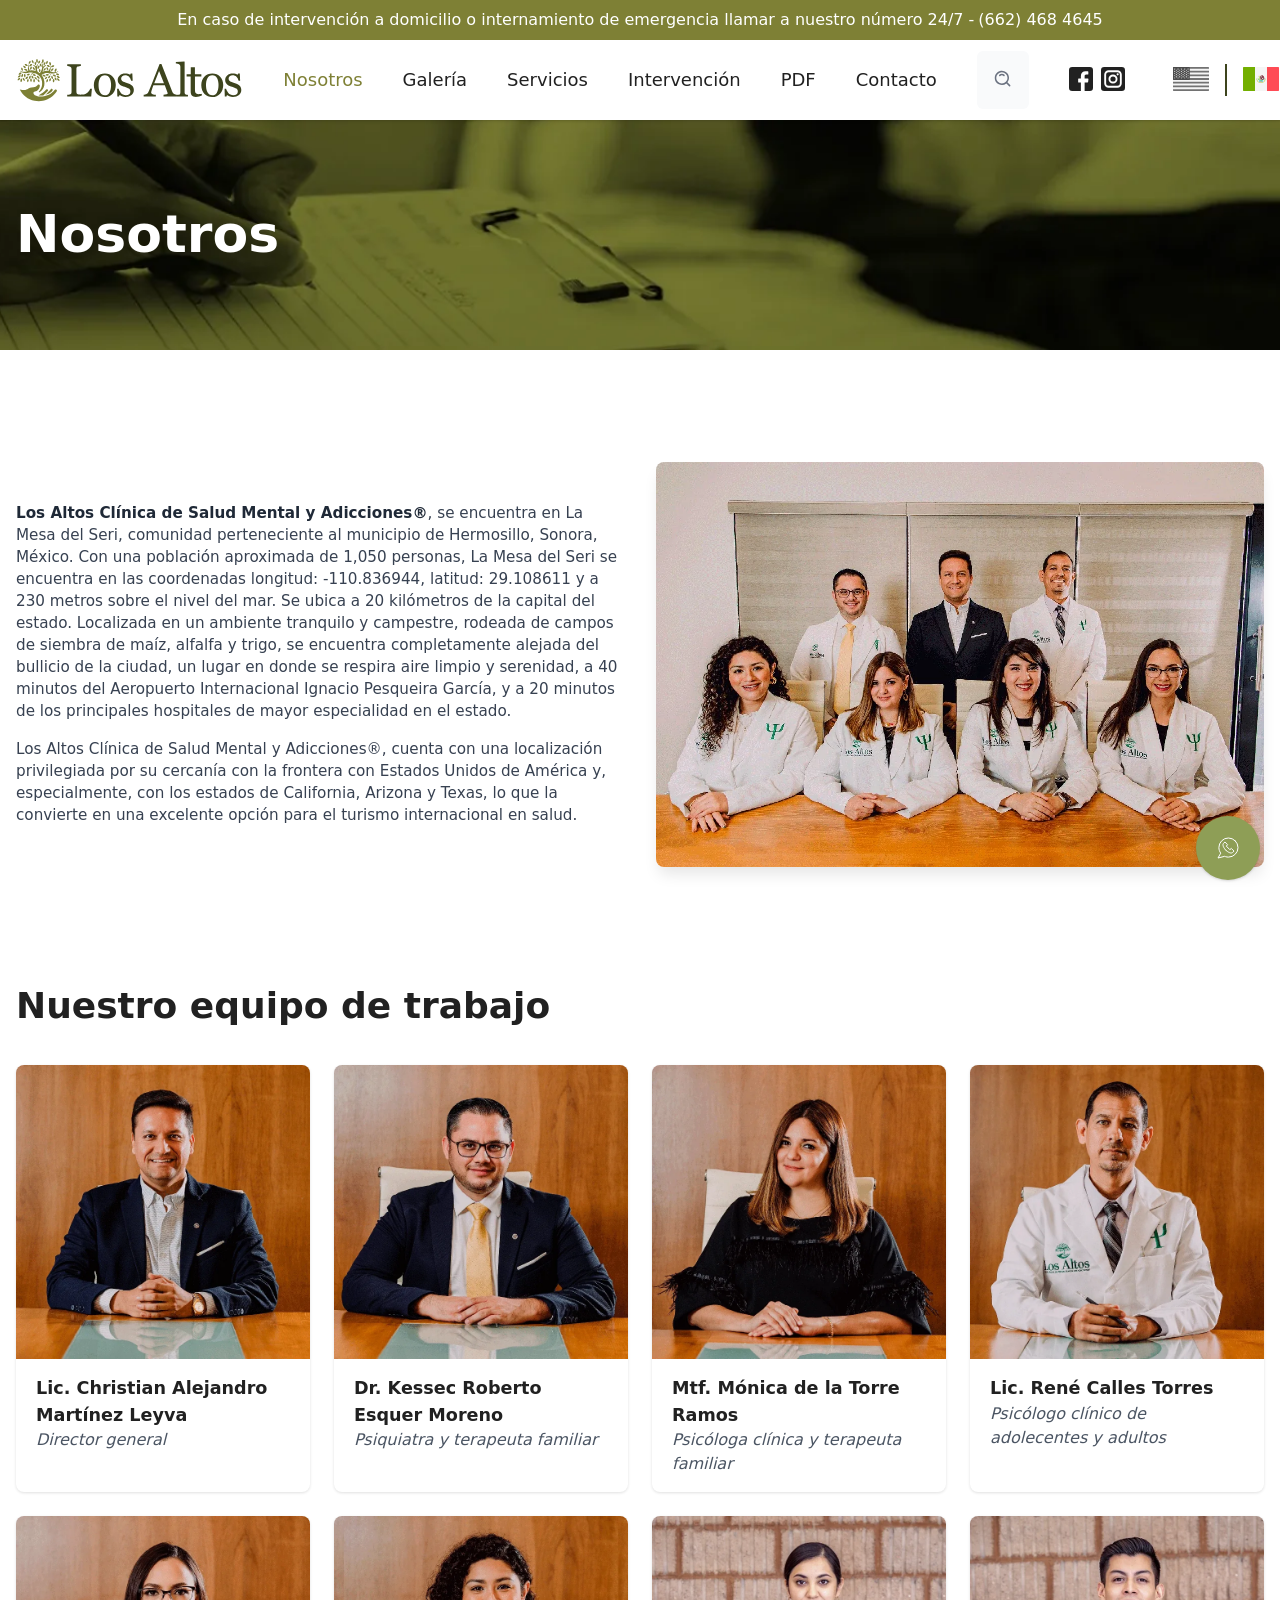
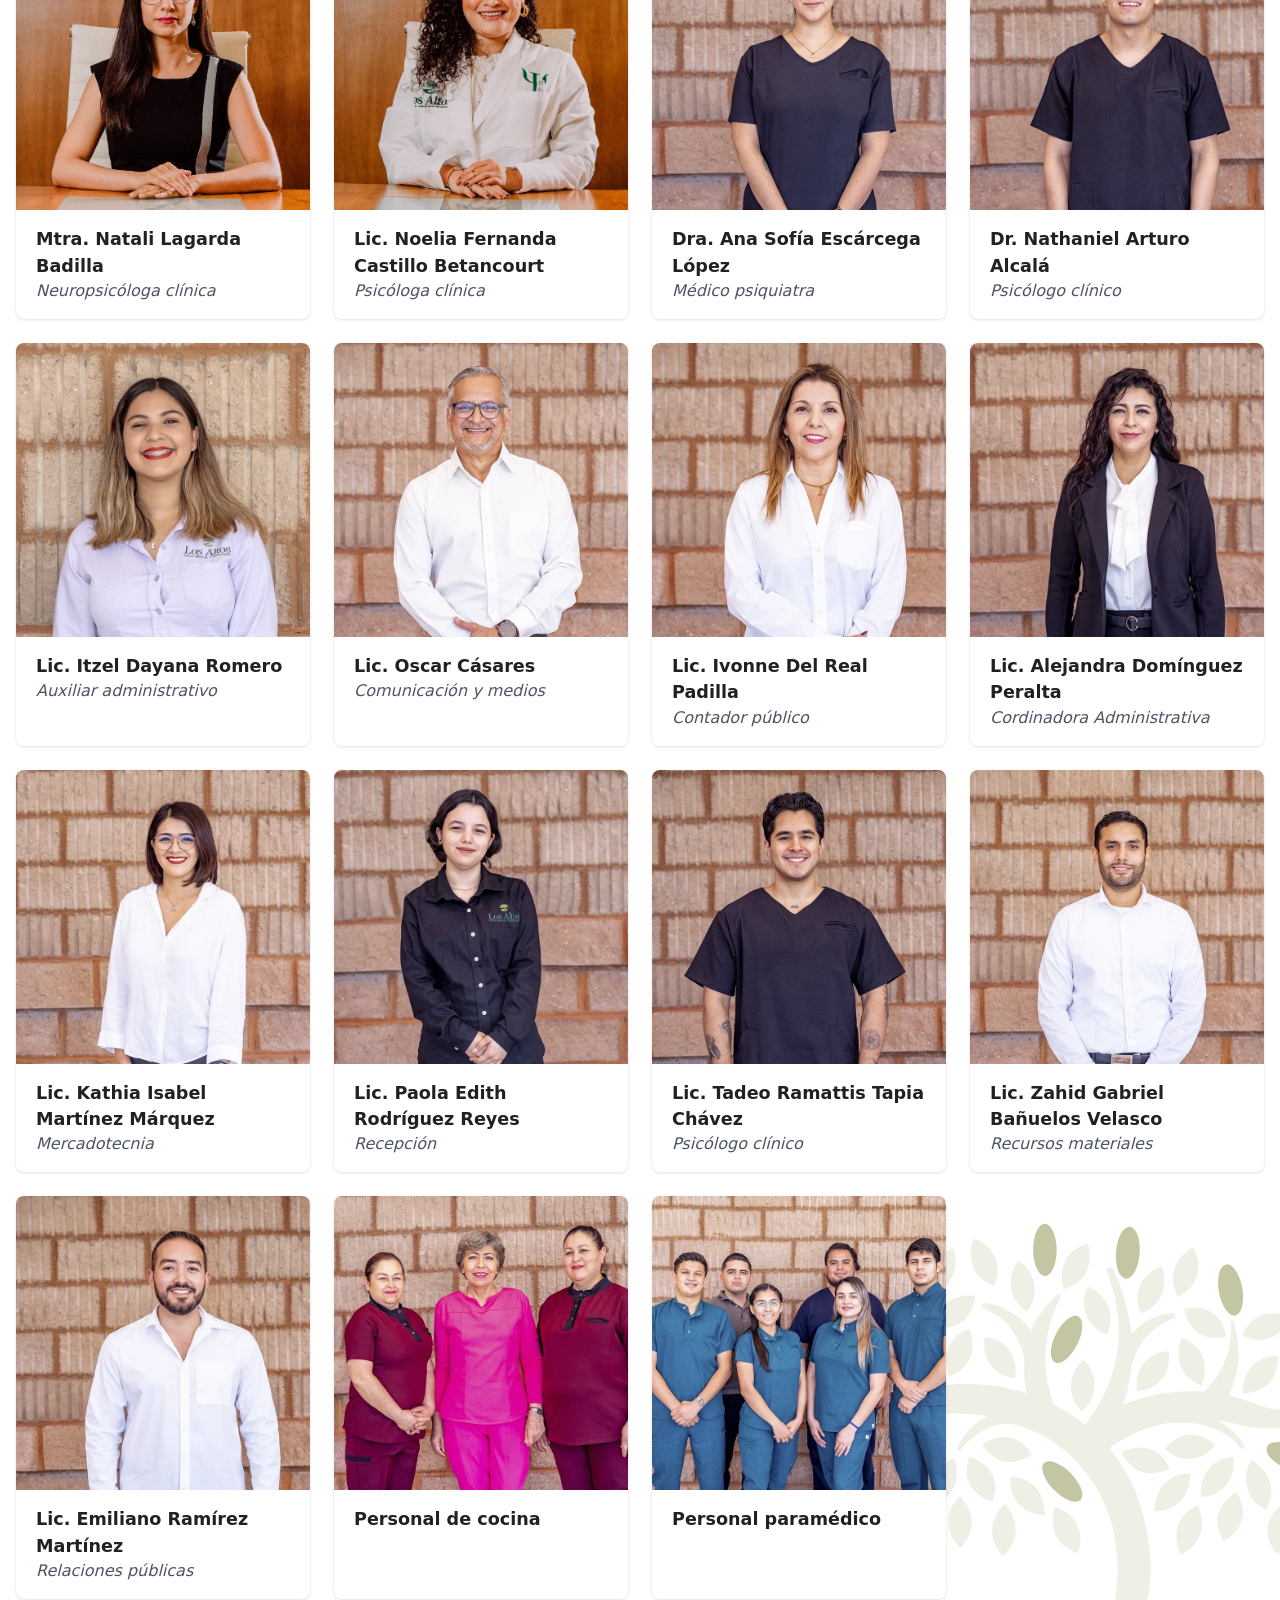
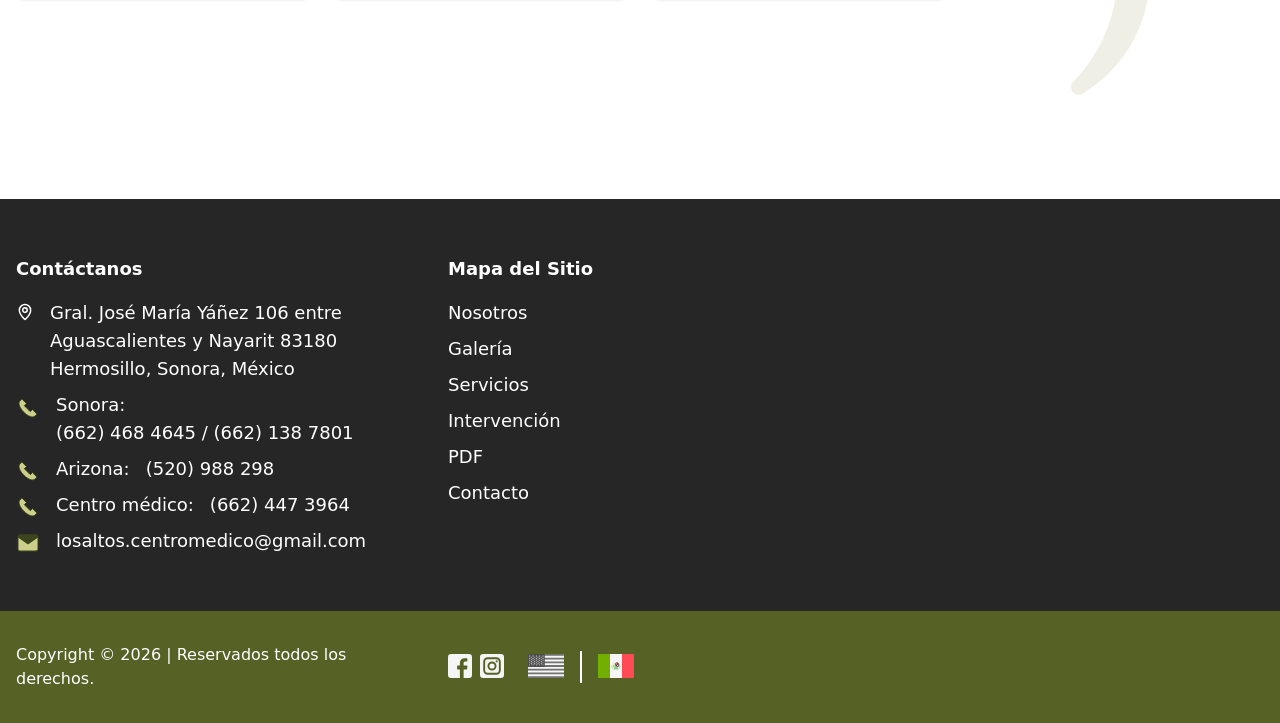
==== commit 4e8c8b64: "Iguala inicio y páginas internas a las capturas del sitio original Encabezados con foto, galería en " ====
--- a/about-us/index.html
+++ b/about-us/index.html
@@ -471,77 +471,14 @@
         items-center
         py-1
         lg:py-0 lg:items-stretch lg:space-x-10
-      "><h1 class="font-title lg:py-4"><a href="./" class="block"><span class="sr-only">Los Altos</span><svg id="Capa_1" version="1.1" xmlns="http://www.w3.org/2000/svg" x="0" y="0" viewBox="0 0 700 147.83" xml:space="preserve" class="h-7 w-auto lg:h-12"><path fill="#3d441d" d="m233.75 100.5-2.1 23.94h-73.9v-4.93c1.13-.09 2.75-.26 4.88-.49 2.13-.23 3.61-.53 4.45-.9 1.4-.6 2.42-1.48 3.05-2.64.63-1.16.94-2.64.94-4.45V40.37c0-1.57-.27-2.96-.8-4.17-.54-1.21-1.61-2.18-3.19-2.92-1.08-.55-2.58-1.1-4.52-1.63s-3.54-.84-4.8-.94v-4.93h42.01v4.93c-1.31.05-3.01.28-5.08.7-2.08.41-3.59.79-4.52 1.11-1.59.55-2.67 1.51-3.26 2.85-.59 1.34-.88 2.78-.88 4.31v66.27c0 3.06.15 5.44.46 7.13.31 1.69 1.02 3.01 2.14 3.93 1.08.84 2.67 1.38 4.8 1.63 2.13.26 1.23.38 5.07.38 1.73 0 3.53-.04 5.4-.14 1.87-.09 3.64-.28 5.33-.55 8.26-1.35 16.01-10.07 19.57-17.82l4.95-.01zM307.32 89.46c0 4.83-.77 9.56-2.32 14.22-1.55 4.66-3.74 8.61-6.6 11.85-3.23 3.71-6.98 6.47-11.23 8.28-4.26 1.8-9.03 2.72-14.32 2.72-4.4 0-8.59-.83-12.57-2.47-3.97-1.65-7.51-4.05-10.6-7.19-3.04-3.1-5.46-6.9-7.27-11.37-1.8-4.47-2.7-9.5-2.7-15.06 0-10.71 3.15-19.47 9.45-26.28 6.29-6.81 14.55-10.22 24.74-10.22 9.69 0 17.68 3.24 23.97 9.7 6.3 6.46 9.45 15.07 9.45 25.82zm-14.52.15c0-3.48-.35-7.15-1.05-11.02-.7-3.87-1.76-7.15-3.16-9.84-1.5-2.87-3.47-5.18-5.9-6.92-2.43-1.74-5.41-2.61-8.92-2.61-3.61 0-6.69.88-9.24 2.64-2.55 1.76-4.63 4.17-6.22 7.24-1.5 2.83-2.55 6.05-3.16 9.67-.61 3.62-.91 7.12-.91 10.5 0 4.45.36 8.57 1.09 12.34.73 3.78 1.89 7.15 3.48 10.12 1.59 2.96 3.59 5.3 6.01 6.99 2.41 1.69 5.4 2.54 8.96 2.54 5.85 0 10.49-2.81 13.91-8.41 3.4-5.63 5.11-13.37 5.11-23.24zM356.98 90.86c1.92 1.67 3.39 3.59 4.42 5.77 1.03 2.18 1.54 4.84 1.54 8 0 6.35-2.39 11.54-7.19 15.58-4.79 4.03-11 6.05-18.62 6.05-4.02 0-7.72-.72-11.12-2.15-3.39-1.44-5.81-2.76-7.26-3.97l-1.4 4.52h-5.26l-.7-23.85h4.84c.37 1.81 1.17 3.93 2.38 6.35 1.22 2.42 2.69 4.6 4.42 6.56 1.82 2.04 4.01 3.77 6.56 5.17s5.41 2.09 8.59 2.09c4.49 0 7.95-1.01 10.38-3.04 2.43-2.03 3.65-4.93 3.65-8.71 0-1.95-.39-3.63-1.16-5.04-.77-1.42-1.9-2.66-3.4-3.72-1.54-1.07-3.44-2.03-5.68-2.89-2.24-.86-4.74-1.71-7.5-2.54-2.2-.65-4.64-1.54-7.33-2.67-2.69-1.13-4.99-2.47-6.9-4-2.06-1.62-3.74-3.62-5.05-5.98-1.31-2.37-1.96-5.15-1.96-8.34 0-5.61 2.1-10.36 6.31-14.26 4.21-3.89 9.84-5.84 16.9-5.84 2.71 0 5.48.35 8.31 1.04 2.83.7 5.13 1.53 6.9 2.5l1.61-3.62h5.05l1.05 22.05h-4.84c-.99-4.93-3.1-8.95-6.35-12.05-3.25-3.1-7.21-4.64-11.89-4.64-3.83 0-6.85.96-9.05 2.87-2.2 1.91-3.29 4.22-3.29 6.94 0 2.09.36 3.82 1.08 5.22.73 1.39 1.81 2.57 3.26 3.54 1.4.93 3.17 1.8 5.3 2.61 2.13.81 4.76 1.73 7.89 2.75 3.09.98 5.99 2.11 8.73 3.41 2.75 1.27 5.01 2.71 6.78 4.29zM495.75 124.44h-41.37v-4.93c3.64-.23 6.67-.7 9.08-1.39 2.41-.7 3.61-1.56 3.61-2.57 0-.41-.05-.93-.14-1.53a7.04 7.04 0 0 0-.42-1.6l-8.25-22.11h-34.94c-1.31 3.25-2.38 6.08-3.2 8.49-.82 2.41-1.56 4.64-2.21 6.67-.61 2-1.03 3.62-1.27 4.87-.23 1.25-.35 2.27-.35 3.06 0 1.85 1.47 3.29 4.42 4.31 2.95 1.02 6.27 1.62 9.96 1.8v4.93h-37.48v-4.93c1.22-.09 2.73-.36 4.56-.8 1.82-.44 3.32-1.03 4.49-1.77 1.87-1.25 3.32-2.56 4.35-3.93 1.03-1.37 2.04-3.25 3.01-5.67 5-12.38 10.52-26.28 16.55-41.72 6.04-15.44 11.41-29.18 16.13-41.24h5.61l33.17 85.11c.7 1.8 1.5 3.27 2.38 4.38s2.13 2.2 3.72 3.27c1.08.65 2.48 1.19 4.21 1.63s3.18.69 4.35.73v4.95h.03zm-40.03-40.32-15.08-38.29-14.86 38.29h29.94z" class="st0"></path><path fill="#3d441d" d="M529.58 124.44h-33.73v-4.59c1.08-.09 2.22-.2 3.44-.31 1.22-.12 2.22-.29 3.01-.52 1.31-.41 2.29-1.15 2.95-2.19.65-1.04.99-2.4.99-4.07V33.29c0-1.67-.36-3.24-1.08-4.69-.73-1.47-1.67-2.61-2.84-3.44-.84-.55-2.38-1.07-4.63-1.53-2.24-.46-4.05-.75-5.4-.84v-4.45l26.02-1.53.99 1.04v94.09c0 1.62.31 2.96.91 4 .6 1.04 1.59 1.85 2.95 2.4 1.03.46 2.04.81 3.05 1.04s2.14.4 3.4.49l-.03 4.57zM572.34 121.45c-3.04 1.25-5.92 2.31-8.63 3.16-2.72.86-6.03 1.28-9.96 1.28-5.79 0-9.88-1.45-12.24-4.35-2.36-2.9-3.54-6.99-3.54-12.28V62.82h-12.48v-6.67h12.77V34.8h12.77v21.35h19.84v6.67h-19.7v38.31c0 2.87.11 5.27.31 7.19.21 1.93.71 3.61 1.51 5.04.75 1.34 1.87 2.37 3.37 3.06 1.5.7 3.51 1.04 6.03 1.04 1.17 0 2.89-.11 5.16-.31 2.27-.21 3.87-.47 4.8-.8l-.01 5.1z" class="st0"></path><path fill="#3d441d" d="M638.26 89.46c0 4.83-.77 9.56-2.32 14.22-1.55 4.66-3.74 8.61-6.6 11.85-3.23 3.71-6.98 6.47-11.23 8.28-4.26 1.8-9.03 2.72-14.32 2.72-4.4 0-8.59-.83-12.57-2.47-3.97-1.65-7.51-4.05-10.6-7.19-3.04-3.1-5.46-6.9-7.27-11.37-1.8-4.47-2.7-9.5-2.7-15.06 0-10.71 3.15-19.47 9.45-26.28 6.29-6.81 14.55-10.22 24.74-10.22 9.69 0 17.68 3.24 23.97 9.7 6.3 6.46 9.45 15.07 9.45 25.82zm-14.52.15c0-3.48-.35-7.15-1.05-11.02-.7-3.87-1.76-7.15-3.16-9.84-1.5-2.87-3.47-5.18-5.9-6.92-2.43-1.74-5.41-2.61-8.92-2.61-3.61 0-6.69.88-9.24 2.64-2.55 1.76-4.63 4.17-6.22 7.24-1.5 2.83-2.55 6.05-3.16 9.67-.61 3.62-.91 7.12-.91 10.5 0 4.45.36 8.57 1.09 12.34.73 3.78 1.89 7.15 3.48 10.12 1.59 2.96 3.59 5.3 6.01 6.99 2.41 1.69 5.4 2.54 8.96 2.54 5.85 0 10.49-2.81 13.91-8.41 3.4-5.63 5.11-13.37 5.11-23.24zM687.93 90.86c1.92 1.67 3.39 3.59 4.42 5.77 1.03 2.18 1.54 4.84 1.54 8 0 6.35-2.39 11.54-7.19 15.58-4.79 4.03-11 6.05-18.62 6.05-4.02 0-7.72-.72-11.12-2.15-3.39-1.44-5.81-2.76-7.26-3.97l-1.4 4.52h-5.26l-.7-23.85h4.84c.37 1.81 1.17 3.93 2.38 6.35 1.22 2.42 2.69 4.6 4.42 6.56 1.82 2.04 4.01 3.77 6.56 5.17s5.41 2.09 8.59 2.09c4.49 0 7.95-1.01 10.38-3.04 2.43-2.03 3.65-4.93 3.65-8.71 0-1.95-.39-3.63-1.16-5.04-.77-1.42-1.9-2.66-3.4-3.72-1.54-1.07-3.44-2.03-5.68-2.89-2.24-.86-4.74-1.71-7.5-2.54-2.2-.65-4.64-1.54-7.33-2.67-2.69-1.13-4.99-2.47-6.9-4-2.06-1.62-3.74-3.62-5.05-5.98-1.31-2.37-1.96-5.15-1.96-8.34 0-5.61 2.1-10.36 6.31-14.26 4.21-3.89 9.84-5.84 16.9-5.84 2.71 0 5.48.35 8.31 1.04 2.83.7 5.13 1.53 6.9 2.5l1.61-3.62h5.05l1.05 22.05h-4.84c-.99-4.93-3.1-8.95-6.35-12.05-3.25-3.1-7.21-4.64-11.89-4.64-3.83 0-6.85.96-9.05 2.87-2.2 1.91-3.29 4.22-3.29 6.94 0 2.09.36 3.82 1.08 5.22.73 1.39 1.81 2.57 3.26 3.54 1.4.93 3.17 1.8 5.3 2.61 2.13.81 4.76 1.73 7.89 2.75 3.09.98 5.99 2.11 8.73 3.41 2.75 1.27 5 2.71 6.78 4.29z" class="st0"></path><g><path fill="#7d8035" d="M12.1 46.28c12.78 10.21 25.77 5.43 25.77 5.43 1.75-.5 5.36-1.02 7.25-1.02 2.46 0 4.8.21 7.02.59-3.53 1.82-5.5 4.59-6.55 6.73-.25.5.42.94.79.51 6.58-7.68 12.29-5.47 14.73-4.48 11.08 4.5 17.37 14.79 18.82 23.89 2.47 15.51-3.66 25.56-9.13 31.19-1.32 1.37.36 3.51 2.01 2.56 10.56-6.12 19.52-20.61 12.23-42.22-1.32-3.93-3.51-7.77-6.42-11.23 3.08-2.24 6.7-4.02 10.82-5.12 2.69-.56 12.22-1.95 17.96 5.12.34.42 1.01.03.8-.47-.67-1.66-2.81-3.77-5.8-5.6 1.34.18 2.68.43 3.54.68 0 0 12.22 4.5 24.25-5.12.36-.29.01-.86-.41-.65-4.19 2.08-11.89 4.65-20.02 1.21-1.61-.68-3.29-1.23-5.02-1.62 3.07-6.37 2.2-12.29 1.01-16.04-.12-.4-.72-.26-.66.15.95 7.32-3.36 12.8-5.63 15.12-6.56-.41-12.55.7-17.76 2.86.82-2.28 1.37-4.86 1.86-8.14l.06-.41c.59-2.52 2.57-7.95 9.11-10.23.7-.24.47-1.27-.26-1.2-2.67.24-5.88 1.21-8.92 4.51-.6-5.09-2.24-10.41-4.1-14.11-.35-.69-1.59-.34-1.32.39 3.48 9.06 4.73 21.57-4.74 33.56a39.1 39.1 0 0 0-6.71-4.37c-4.07-10.47-.67-19.42 1.42-23.41.23-.45-.33-.88-.7-.55-2.39 2.14-4.54 4.67-5.8 7.73-3.21-4.19-7.03-5.57-9.91-5.94-.74-.09-.99.93-.31 1.2 7.3 2.88 8.59 9.58 8.81 11.42-.16 2.41.03 4.78.53 7.06-4.87-1.59-10.29-2.33-16.14-1.94-.78.05-1.55.14-2.31.24-1.78-3.5-4.04-9.86-2.68-18.06.12-.71-.66-1.02-.9-.36-1.6 4.4-3.14 11.47-.84 19.31-1.37.38-2.71.84-4.01 1.39-8.64 3.67-16.82.93-21.28-1.28-.46-.19-.84.41-.46.72z" class="st1"></path><path fill="#7d8035" d="M113.67 34.23c1.92-.72 3.38-2.31 4.29-4.43-2-1.03-4.1-1.29-6.01-.58-1.92.72-3.38 2.31-4.29 4.43 2 1.04 4.09 1.3 6.01.58zM40.75 31.81c2.21.41 4.3.04 5.92-1.2 1.62-1.25 2.56-3.2 2.81-5.49-2.21-.41-4.3-.04-5.92 1.2-1.63 1.25-2.56 3.2-2.81 5.49z" class="st1"></path><ellipse transform="rotate(-67.325 122.034 43.545)" fill="#7d8035" cx="122.03" cy="43.54" rx="5.65" ry="2.58" class="st1"></ellipse><path fill="#7d8035" d="M20.26 46.01c1.05-2.04 1.37-4.21.74-6.22-.64-2-2.13-3.56-4.14-4.55-1.05 2.04-1.37 4.21-.74 6.22.64 2.01 2.13 3.56 4.14 4.55zM13.82 56.64c1.81-.97 3.05-2.75 3.68-4.98-2.11-.75-4.22-.73-6.04.25-1.81.97-3.05 2.75-3.68 4.98 2.11.74 4.22.72 6.04-.25zM113.44 44.03c1.42-1.51 2.06-3.6 1.99-5.92-2.24-.02-4.23.7-5.65 2.21s-2.06 3.6-1.99 5.92c2.23.03 4.23-.69 5.65-2.21zM86.18 39.74c-1.28 1.64-1.74 3.77-1.45 6.08 2.23-.17 4.16-1.07 5.44-2.71 1.28-1.64 1.74-3.77 1.45-6.08-2.23.19-4.16 1.08-5.44 2.71zM43.69 36.29c-.79 1.93-.66 4.11.23 6.25 2.09-.79 3.71-2.18 4.5-4.11s.66-4.11-.23-6.25c-2.09.79-3.7 2.18-4.5 4.11zM96.2 55.32c-2.04.14-3.91 1.25-5.39 3.02 1.61 1.56 3.55 2.4 5.6 2.26 2.04-.14 3.91-1.25 5.39-3.02-1.62-1.55-3.56-2.4-5.6-2.26zM87.55 58.4c-1.95-.66-4.08-.36-6.14.69.89 2.06 2.34 3.59 4.28 4.26 1.95.66 4.08.36 6.14-.69-.88-2.05-2.33-3.59-4.28-4.26zM100.25 62.79c-1.31 1.63-1.8 3.77-1.55 6.07 2.24-.17 4.17-1.06 5.49-2.7 1.31-1.63 1.8-3.77 1.55-6.07-2.24.18-4.18 1.07-5.49 2.7zM98.5 76.96c.67-1.99.4-4.16-.62-6.23-2.04.93-3.56 2.43-4.23 4.41-.67 1.99-.4 4.16.62 6.23 2.03-.94 3.56-2.44 4.23-4.41zM94.3 69.68c1.42-1.53 2.07-3.63 2-5.94-2.24.01-4.24.75-5.67 2.28-1.42 1.53-2.07 3.63-2 5.94 2.24-.01 4.24-.75 5.67-2.28z" class="st1"></path><ellipse transform="rotate(-10.101 105.104 23.758)" fill="#7d8035" cx="105.1" cy="23.75" rx="2.58" ry="5.65" class="st1"></ellipse><ellipse transform="rotate(-85.676 82.722 15.66)" fill="#7d8035" cx="82.73" cy="15.66" rx="5.65" ry="2.57" class="st1"></ellipse><path fill="#7d8035" d="M97.77 20.73c.65-2 .34-4.17-.71-6.22-2.02.99-3.52 2.54-4.16 4.55-.65 2-.34 4.17.71 6.22 2.02-1 3.51-2.55 4.16-4.55zM44.43 21.03c.94-1.87.98-4.06.26-6.26-2.14.65-3.87 1.92-4.81 3.79-.94 1.87-.98 4.06-.26 6.26 2.15-.65 3.87-1.92 4.81-3.79zM75.48 44.67c.07-2.11-.82-4.1-2.38-5.75-1.66 1.55-2.68 3.47-2.75 5.58-.07 2.11.82 4.1 2.38 5.75 1.66-1.54 2.68-3.47 2.75-5.58zM95.04 27.91c.4 2.26 1.45 4.12 3.15 5.24 1.71 1.12 3.82 1.32 6.01.75-.4-2.26-1.45-4.12-3.15-5.24-1.71-1.12-3.82-1.32-6.01-.75zM94.47 34.16c-.88 2.14-1.01 4.32-.21 6.26.8 1.94 2.42 3.35 4.51 4.16.88-2.14 1.01-4.32.21-6.26-.8-1.94-2.42-3.34-4.51-4.16zM85.47 28.89c2.11-.76 3.77-2.13 4.62-4.05.85-1.92.78-4.11-.05-6.27-2.11.76-3.77 2.13-4.62 4.05-.85 1.93-.77 4.12.05 6.27zM73.67 19.83c.96-1.86 1.02-4.06.32-6.26-2.15.62-3.88 1.89-4.84 3.75s-1.02 4.06-.32 6.26c2.15-.62 3.87-1.88 4.84-3.75zM78.44 27.25c-.79-1.95-2.4-3.36-4.5-4.18-.89 2.13-1.03 4.31-.23 6.26.79 1.95 2.4 3.36 4.5 4.18.88-2.13 1.02-4.31.23-6.26z" class="st1"></path><ellipse transform="rotate(-63.276 69.375 34.506)" fill="#7d8035" cx="69.38" cy="34.51" rx="5.63" ry="2.58" class="st1"></ellipse><path fill="#7d8035" d="M60.73 28.5c1.33-1.86 1.95-3.96 1.61-6.04-.35-2.09-1.6-3.84-3.45-5.13-1.33 1.86-1.95 3.96-1.61 6.04.34 2.09 1.6 3.84 3.45 5.13zM53.65 22.91c.86-2.14.97-4.33.15-6.27-.82-1.93-2.45-3.32-4.55-4.11-.86 2.14-.97 4.33-.15 6.27.82 1.93 2.44 3.32 4.55 4.11z" class="st1"></path><ellipse transform="matrix(1 -.00428 .00428 1 -.064 .277)" fill="#7d8035" cx="64.66" cy="15.03" rx="2.57" ry="5.67" class="st1"></ellipse><path fill="#7d8035" d="M58.2 42.99c.35-2.29-.04-4.45-1.27-6.12-1.23-1.68-3.14-2.63-5.36-2.89-.35 2.29.04 4.45 1.27 6.12 1.24 1.68 3.13 2.63 5.36 2.89z" class="st1"></path><ellipse transform="rotate(-67.094 30.258 42.566)" fill="#7d8035" cx="30.26" cy="42.56" rx="2.61" ry="5.58" class="st1"></ellipse><path fill="#7d8035" d="M43.17 55.56c-1.93-1.17-4-1.58-5.96-.99-1.96.58-3.52 2.07-4.56 4.12 1.93 1.17 4 1.58 5.96.99 1.96-.57 3.51-2.06 4.56-4.12zM53.11 63.79c-.95-1.81-2.71-3.05-4.92-3.68-.78 2.12-.78 4.23.17 6.04.95 1.81 2.71 3.05 4.92 3.68.77-2.12.77-4.24-.17-6.04zM55.94 61.12c2 .4 4.03-.2 5.86-1.54-1.21-1.95-2.87-3.29-4.88-3.69-2-.4-4.03.2-5.86 1.54 1.21 1.95 2.88 3.29 4.88 3.69zM29.61 60.24c-.07-2.09-1.1-4.03-2.79-5.61-1.57 1.61-2.46 3.55-2.38 5.65.07 2.09 1.1 4.03 2.79 5.61 1.57-1.6 2.46-3.55 2.38-5.65zM26.85 76.63c.57-2.17.37-4.3-.73-6.08-1.1-1.79-2.96-2.96-5.2-3.49-.57 2.17-.37 4.3.73 6.08 1.11 1.79 2.95 2.96 5.2 3.49z" class="st1"></path><ellipse transform="rotate(-85.187 16.194 74.571)" fill="#7d8035" cx="16.19" cy="74.57" rx="5.64" ry="2.58" class="st1"></ellipse><path fill="#7d8035" d="M34.98 68.96c1.57-1.39 2.42-3.41 2.56-5.72-2.24-.19-4.3.36-5.88 1.76-1.57 1.39-2.42 3.41-2.56 5.72 2.24.18 4.3-.37 5.88-1.76zM21.59 61.26c.76-1.96.58-4.14-.34-6.26-2.08.85-3.66 2.29-4.42 4.26-.76 1.96-.58 4.14.34 6.26 2.07-.86 3.66-2.31 4.42-4.26zM11.31 65c1.79-1.09 2.97-2.94 3.52-5.18-2.17-.58-4.3-.4-6.09.7-1.79 1.09-2.97 2.94-3.52 5.18 2.16.59 4.29.39 6.09-.7zM7.15 69.15C5.66 70.63 4.93 72.7 4.93 75c2.24.07 4.28-.61 5.77-2.09 1.49-1.48 2.22-3.55 2.23-5.85-2.25-.07-4.29.61-5.78 2.09zM122.81 54.32c.78 2.18 2.14 3.87 4.01 4.71 1.87.85 3.98.74 6.04-.16-.78-2.18-2.14-3.87-4.01-4.71-1.87-.85-3.98-.73-6.04.16zM131.42 62.24c-1.79-1.09-3.92-1.28-6.09-.7.55 2.24 1.73 4.09 3.52 5.18 1.79 1.09 3.92 1.28 6.09.7-.55-2.24-1.73-4.09-3.52-5.18zM126.13 68.67c.02 2.31.74 4.37 2.23 5.85 1.49 1.48 3.53 2.15 5.77 2.09-.02-2.31-.74-4.37-2.23-5.85-1.49-1.49-3.52-2.15-5.77-2.09z" class="st1"></path><ellipse transform="rotate(-66.796 118.083 60.102)" fill="#7d8035" cx="118.08" cy="60.1" rx="2.65" ry="5.5" class="st1"></ellipse><path fill="#7d8035" d="M124.27 75.69c.87-2.14.99-4.29.15-6.15-.84-1.87-2.5-3.18-4.64-3.87-.87 2.14-.99 4.29-.15 6.15.84 1.87 2.5 3.17 4.64 3.87zM118.45 76c.22-2.04-.57-4-2.08-5.68-1.82 1.41-3 3.22-3.21 5.26s.57 4 2.08 5.68c1.82-1.42 2.99-3.23 3.21-5.26zM103.63 78.49c2.01-1.13 3.44-2.74 3.95-4.72.51-1.98.02-4.04-1.21-5.92-2.01 1.13-3.44 2.74-3.95 4.72-.51 1.99-.03 4.04 1.21 5.92zM112.86 71.67c1.08-2.04 1.42-4.21.79-6.22-.61-2.01-2.09-3.57-4.1-4.58-1.08 2.04-1.42 4.21-.79 6.22.62 2.01 2.1 3.57 4.1 4.58zM44.89 66.62c.87-1.91.81-4.11.01-6.27-2.12.74-3.78 2.09-4.65 4.01-.87 1.91-.81 4.11-.01 6.27 2.11-.74 3.78-2.1 4.65-4.01zM48.75 74.37c-.01-2.1-.98-4.06-2.61-5.7-1.61 1.56-2.57 3.49-2.55 5.58.01 2.1.98 4.06 2.61 5.7 1.62-1.55 2.56-3.47 2.55-5.58zM39.12 75.8c.27-2.09-.41-4.16-1.8-6-1.81 1.32-3.01 3.1-3.29 5.18-.27 2.09.41 4.16 1.8 6 1.81-1.33 3.01-3.1 3.29-5.18zM64.61 72.87c.13-2.3-.46-4.4-1.85-5.99-1.4-1.57-3.39-2.38-5.63-2.48-.13 2.3.46 4.4 1.85 5.99 1.39 1.58 3.38 2.39 5.63 2.48z" class="st1"></path><ellipse transform="rotate(-44.569 68.459 65.484)" fill="#7d8035" cx="68.46" cy="65.49" rx="2.57" ry="5.65" class="st1"></ellipse><path fill="#7d8035" d="M58.31 76.06c.07-2.1-.83-4.06-2.39-5.67-1.67 1.58-2.69 3.52-2.76 5.62-.07 2.1.83 4.06 2.39 5.67 1.68-1.57 2.7-3.52 2.76-5.62zM66.84 71c-.72 2.19-.69 4.38.25 6.26s2.66 3.18 4.8 3.84c.72-2.19.69-4.38-.25-6.26-.93-1.89-2.65-3.18-4.8-3.84zM30.31 29.98c1.82.95 3.93.94 6.04.17-.65-2.22-1.9-3.97-3.73-4.93-1.82-.95-3.93-.94-6.04-.17.66 2.22 1.91 3.98 3.73 4.93zM30.27 37.19c-.08-2.31-.86-4.32-2.38-5.7s-3.58-1.9-5.81-1.66c.08 2.31.86 4.32 2.38 5.7 1.53 1.37 3.58 1.89 5.81 1.66zM123.12 102.96c-1.07-.22-2.45-.07-3.44 1.27 0 0-10.8 16.5-33.23 19.86-31.38 4.71-38.75-12.86-28.58-14.87 11.11-2.19 14.84-10.56 15.56-17.13.22-2.02-.89-3.94-2.88-4.35-.81-.17-1.61-.04-2.31.29-2.38 1.03-3.1 7.36-14.47 8.19-23.48 1.71-13 12.43-42.14 6.8 8.66 17.42 24.98 30.8 45.52 34.97 22.56 4.58 44.76-3.07 59.74-18.39 2.91-3.15 5.71-6.7 8.39-10.65l-.01-.01c.37-.46.65-1 .77-1.61.39-2-.91-3.96-2.92-4.37z" class="st1"></path><path fill="#7d8035" d="M112.94 104.8c.36-1.78-.79-3.52-2.57-3.87-1.27-.26-2.53.22-3.26 1.18-.01.02-10.6 12.77-17.73 18.2 8.29-2.33 14.25-5.18 20.78-10.71 1.5-1.32 2.68-4.27 2.78-4.8zM83.8 121.41c5.3-4.11 9.4-8.56 14.09-13.49.46-.48.84-1.05.99-1.76.36-1.78-.79-3.52-2.57-3.87-1.26-.26-2.44.29-3.23 1.18-6.52 7.4-14.42 12.9-23.7 17.91 4.88.69 9.72.69 14.42.03z" class="st1"></path></g></svg></a></h1><div class="lg:hidden flex flex-col lg:justify-center lg:items-center"><button type="button" class="w-full sm:w-auto font-normal leading-6 text-lg text-center p-4 border rounded-md transition-colors duration-200 focus:outline-none focus-visible:ring-2 dark:bg-opacity-90 text-neutral bg-neutral-50 hover:bg-neutral-100 dark:hover:bg-neutral-700 dark:text-neutral-100 dark:hover:bg-opacity-40 border-transparent"><span><svg data-v-32136eeb="" xmlns="http://www.w3.org/2000/svg" viewBox="0 0 20 20" class="CustomIcon"><path fill="currentColor" fill-rule="evenodd" d="M.833 8.75a7.917 7.917 0 1114.073 4.977l3.061 3.061a.833.833 0 01-1.178 1.179l-3.061-3.061A7.917 7.917 0 01.834 8.75zM8.75 2.5a6.25 6.25 0 100 12.5 6.25 6.25 0 000-12.5zM5.804 5.387a4.156 4.156 0 012.946-1.22c1.15 0 2.193.467 2.946 1.22a.833.833 0 11-1.178 1.178 2.49 2.49 0 00-1.768-.732 2.49 2.49 0 00-1.768.732.833.833 0 11-1.178-1.178z" clip-rule="evenodd"></path></svg></span><!----></button></div><div class="lg:hidden"><button type="button" class="inline-flex items-center justify-center w-full sm:w-auto font-normal leading-6 text-lg text-center p-4 border rounded-md transition-colors duration-200 focus:outline-none focus-visible:ring-2 dark:bg-opacity-90 text-neutral bg-neutral-50 hover:bg-neutral-100 dark:hover:bg-neutral-700 dark:text-neutral-100 dark:hover:bg-opacity-40 border-transparent"><span><span class="sr-only">Abrir menú</span><svg data-v-32136eeb="" aria-hidden="true" focusable="false" data-prefix="fa" data-icon="bars" role="img" xmlns="http://www.w3.org/2000/svg" viewBox="0 0 448 512" class="svg-inline--fa fa-bars fa-w-14"><path data-v-32136eeb="" fill="currentColor" d="M16 132h416c8.837 0 16-7.163 16-16V76c0-8.837-7.163-16-16-16H16C7.163 60 0 67.163 0 76v40c0 8.837 7.163 16 16 16zm0 160h416c8.837 0 16-7.163 16-16v-40c0-8.837-7.163-16-16-16H16c-8.837 0-16 7.163-16 16v40c0 8.837 7.163 16 16 16zm0 160h416c8.837 0 16-7.163 16-16v-40c0-8.837-7.163-16-16-16H16c-8.837 0-16 7.163-16 16v40c0 8.837 7.163 16 16 16z" class=""></path></svg></span><!----></button></div><nav class="hidden lg:flex space-x-10 lg:text-center xl:text-lg"><a href="about-us/" class="lg:flex lg:items-center font-medium"><span class="">Nosotros</span></a><a href="gallery/" class="lg:flex lg:items-center font-medium"><span class="">Galería</span></a><a href="services/" class="lg:flex lg:items-center font-medium"><span class="">Servicios</span></a><a href="#home-5" class="lg:flex lg:items-center font-medium"><span class="">Intervención</span></a><a href="pdf/SALUD_MENTAL_y_ADICCIONES_SEPTIEMBRE.pdf" class="lg:flex lg:items-center font-medium"><span class="">PDF</span></a><a href="#home-6" class="lg:flex lg:items-center font-medium"><span class="">Contacto</span></a></nav><div class="hidden lg:flex lg:flex-col lg:justify-center lg:items-center"><button type="button" class="w-full sm:w-auto font-normal leading-6 text-lg text-center p-4 border rounded-md transition-colors duration-200 focus:outline-none focus-visible:ring-2 dark:bg-opacity-90 text-neutral bg-neutral-50 hover:bg-neutral-100 dark:hover:bg-neutral-700 dark:text-neutral-100 dark:hover:bg-opacity-40 border-transparent"><span><svg data-v-32136eeb="" xmlns="http://www.w3.org/2000/svg" viewBox="0 0 20 20" class="CustomIcon"><path fill="currentColor" fill-rule="evenodd" d="M.833 8.75a7.917 7.917 0 1114.073 4.977l3.061 3.061a.833.833 0 01-1.178 1.179l-3.061-3.061A7.917 7.917 0 01.834 8.75zM8.75 2.5a6.25 6.25 0 100 12.5 6.25 6.25 0 000-12.5zM5.804 5.387a4.156 4.156 0 012.946-1.22c1.15 0 2.193.467 2.946 1.22a.833.833 0 11-1.178 1.178 2.49 2.49 0 00-1.768-.732 2.49 2.49 0 00-1.768.732.833.833 0 11-1.178-1.178z" clip-rule="evenodd"></path></svg></span><!----></button></div><div class="v-portal" style="display: none;"></div><div class="
+      "><h1 class="font-title lg:py-4"><a href="./" class="block"><span class="sr-only">Los Altos</span><svg id="Capa_1" version="1.1" xmlns="http://www.w3.org/2000/svg" x="0" y="0" viewBox="0 0 700 147.83" xml:space="preserve" class="h-7 w-auto lg:h-12"><path fill="#3d441d" d="m233.75 100.5-2.1 23.94h-73.9v-4.93c1.13-.09 2.75-.26 4.88-.49 2.13-.23 3.61-.53 4.45-.9 1.4-.6 2.42-1.48 3.05-2.64.63-1.16.94-2.64.94-4.45V40.37c0-1.57-.27-2.96-.8-4.17-.54-1.21-1.61-2.18-3.19-2.92-1.08-.55-2.58-1.1-4.52-1.63s-3.54-.84-4.8-.94v-4.93h42.01v4.93c-1.31.05-3.01.28-5.08.7-2.08.41-3.59.79-4.52 1.11-1.59.55-2.67 1.51-3.26 2.85-.59 1.34-.88 2.78-.88 4.31v66.27c0 3.06.15 5.44.46 7.13.31 1.69 1.02 3.01 2.14 3.93 1.08.84 2.67 1.38 4.8 1.63 2.13.26 1.23.38 5.07.38 1.73 0 3.53-.04 5.4-.14 1.87-.09 3.64-.28 5.33-.55 8.26-1.35 16.01-10.07 19.57-17.82l4.95-.01zM307.32 89.46c0 4.83-.77 9.56-2.32 14.22-1.55 4.66-3.74 8.61-6.6 11.85-3.23 3.71-6.98 6.47-11.23 8.28-4.26 1.8-9.03 2.72-14.32 2.72-4.4 0-8.59-.83-12.57-2.47-3.97-1.65-7.51-4.05-10.6-7.19-3.04-3.1-5.46-6.9-7.27-11.37-1.8-4.47-2.7-9.5-2.7-15.06 0-10.71 3.15-19.47 9.45-26.28 6.29-6.81 14.55-10.22 24.74-10.22 9.69 0 17.68 3.24 23.97 9.7 6.3 6.46 9.45 15.07 9.45 25.82zm-14.52.15c0-3.48-.35-7.15-1.05-11.02-.7-3.87-1.76-7.15-3.16-9.84-1.5-2.87-3.47-5.18-5.9-6.92-2.43-1.74-5.41-2.61-8.92-2.61-3.61 0-6.69.88-9.24 2.64-2.55 1.76-4.63 4.17-6.22 7.24-1.5 2.83-2.55 6.05-3.16 9.67-.61 3.62-.91 7.12-.91 10.5 0 4.45.36 8.57 1.09 12.34.73 3.78 1.89 7.15 3.48 10.12 1.59 2.96 3.59 5.3 6.01 6.99 2.41 1.69 5.4 2.54 8.96 2.54 5.85 0 10.49-2.81 13.91-8.41 3.4-5.63 5.11-13.37 5.11-23.24zM356.98 90.86c1.92 1.67 3.39 3.59 4.42 5.77 1.03 2.18 1.54 4.84 1.54 8 0 6.35-2.39 11.54-7.19 15.58-4.79 4.03-11 6.05-18.62 6.05-4.02 0-7.72-.72-11.12-2.15-3.39-1.44-5.81-2.76-7.26-3.97l-1.4 4.52h-5.26l-.7-23.85h4.84c.37 1.81 1.17 3.93 2.38 6.35 1.22 2.42 2.69 4.6 4.42 6.56 1.82 2.04 4.01 3.77 6.56 5.17s5.41 2.09 8.59 2.09c4.49 0 7.95-1.01 10.38-3.04 2.43-2.03 3.65-4.93 3.65-8.71 0-1.95-.39-3.63-1.16-5.04-.77-1.42-1.9-2.66-3.4-3.72-1.54-1.07-3.44-2.03-5.68-2.89-2.24-.86-4.74-1.71-7.5-2.54-2.2-.65-4.64-1.54-7.33-2.67-2.69-1.13-4.99-2.47-6.9-4-2.06-1.62-3.74-3.62-5.05-5.98-1.31-2.37-1.96-5.15-1.96-8.34 0-5.61 2.1-10.36 6.31-14.26 4.21-3.89 9.84-5.84 16.9-5.84 2.71 0 5.48.35 8.31 1.04 2.83.7 5.13 1.53 6.9 2.5l1.61-3.62h5.05l1.05 22.05h-4.84c-.99-4.93-3.1-8.95-6.35-12.05-3.25-3.1-7.21-4.64-11.89-4.64-3.83 0-6.85.96-9.05 2.87-2.2 1.91-3.29 4.22-3.29 6.94 0 2.09.36 3.82 1.08 5.22.73 1.39 1.81 2.57 3.26 3.54 1.4.93 3.17 1.8 5.3 2.61 2.13.81 4.76 1.73 7.89 2.75 3.09.98 5.99 2.11 8.73 3.41 2.75 1.27 5.01 2.71 6.78 4.29zM495.75 124.44h-41.37v-4.93c3.64-.23 6.67-.7 9.08-1.39 2.41-.7 3.61-1.56 3.61-2.57 0-.41-.05-.93-.14-1.53a7.04 7.04 0 0 0-.42-1.6l-8.25-22.11h-34.94c-1.31 3.25-2.38 6.08-3.2 8.49-.82 2.41-1.56 4.64-2.21 6.67-.61 2-1.03 3.62-1.27 4.87-.23 1.25-.35 2.27-.35 3.06 0 1.85 1.47 3.29 4.42 4.31 2.95 1.02 6.27 1.62 9.96 1.8v4.93h-37.48v-4.93c1.22-.09 2.73-.36 4.56-.8 1.82-.44 3.32-1.03 4.49-1.77 1.87-1.25 3.32-2.56 4.35-3.93 1.03-1.37 2.04-3.25 3.01-5.67 5-12.38 10.52-26.28 16.55-41.72 6.04-15.44 11.41-29.18 16.13-41.24h5.61l33.17 85.11c.7 1.8 1.5 3.27 2.38 4.38s2.13 2.2 3.72 3.27c1.08.65 2.48 1.19 4.21 1.63s3.18.69 4.35.73v4.95h.03zm-40.03-40.32-15.08-38.29-14.86 38.29h29.94z" class="st0"></path><path fill="#3d441d" d="M529.58 124.44h-33.73v-4.59c1.08-.09 2.22-.2 3.44-.31 1.22-.12 2.22-.29 3.01-.52 1.31-.41 2.29-1.15 2.95-2.19.65-1.04.99-2.4.99-4.07V33.29c0-1.67-.36-3.24-1.08-4.69-.73-1.47-1.67-2.61-2.84-3.44-.84-.55-2.38-1.07-4.63-1.53-2.24-.46-4.05-.75-5.4-.84v-4.45l26.02-1.53.99 1.04v94.09c0 1.62.31 2.96.91 4 .6 1.04 1.59 1.85 2.95 2.4 1.03.46 2.04.81 3.05 1.04s2.14.4 3.4.49l-.03 4.57zM572.34 121.45c-3.04 1.25-5.92 2.31-8.63 3.16-2.72.86-6.03 1.28-9.96 1.28-5.79 0-9.88-1.45-12.24-4.35-2.36-2.9-3.54-6.99-3.54-12.28V62.82h-12.48v-6.67h12.77V34.8h12.77v21.35h19.84v6.67h-19.7v38.31c0 2.87.11 5.27.31 7.19.21 1.93.71 3.61 1.51 5.04.75 1.34 1.87 2.37 3.37 3.06 1.5.7 3.51 1.04 6.03 1.04 1.17 0 2.89-.11 5.16-.31 2.27-.21 3.87-.47 4.8-.8l-.01 5.1z" class="st0"></path><path fill="#3d441d" d="M638.26 89.46c0 4.83-.77 9.56-2.32 14.22-1.55 4.66-3.74 8.61-6.6 11.85-3.23 3.71-6.98 6.47-11.23 8.28-4.26 1.8-9.03 2.72-14.32 2.72-4.4 0-8.59-.83-12.57-2.47-3.97-1.65-7.51-4.05-10.6-7.19-3.04-3.1-5.46-6.9-7.27-11.37-1.8-4.47-2.7-9.5-2.7-15.06 0-10.71 3.15-19.47 9.45-26.28 6.29-6.81 14.55-10.22 24.74-10.22 9.69 0 17.68 3.24 23.97 9.7 6.3 6.46 9.45 15.07 9.45 25.82zm-14.52.15c0-3.48-.35-7.15-1.05-11.02-.7-3.87-1.76-7.15-3.16-9.84-1.5-2.87-3.47-5.18-5.9-6.92-2.43-1.74-5.41-2.61-8.92-2.61-3.61 0-6.69.88-9.24 2.64-2.55 1.76-4.63 4.17-6.22 7.24-1.5 2.83-2.55 6.05-3.16 9.67-.61 3.62-.91 7.12-.91 10.5 0 4.45.36 8.57 1.09 12.34.73 3.78 1.89 7.15 3.48 10.12 1.59 2.96 3.59 5.3 6.01 6.99 2.41 1.69 5.4 2.54 8.96 2.54 5.85 0 10.49-2.81 13.91-8.41 3.4-5.63 5.11-13.37 5.11-23.24zM687.93 90.86c1.92 1.67 3.39 3.59 4.42 5.77 1.03 2.18 1.54 4.84 1.54 8 0 6.35-2.39 11.54-7.19 15.58-4.79 4.03-11 6.05-18.62 6.05-4.02 0-7.72-.72-11.12-2.15-3.39-1.44-5.81-2.76-7.26-3.97l-1.4 4.52h-5.26l-.7-23.85h4.84c.37 1.81 1.17 3.93 2.38 6.35 1.22 2.42 2.69 4.6 4.42 6.56 1.82 2.04 4.01 3.77 6.56 5.17s5.41 2.09 8.59 2.09c4.49 0 7.95-1.01 10.38-3.04 2.43-2.03 3.65-4.93 3.65-8.71 0-1.95-.39-3.63-1.16-5.04-.77-1.42-1.9-2.66-3.4-3.72-1.54-1.07-3.44-2.03-5.68-2.89-2.24-.86-4.74-1.71-7.5-2.54-2.2-.65-4.64-1.54-7.33-2.67-2.69-1.13-4.99-2.47-6.9-4-2.06-1.62-3.74-3.62-5.05-5.98-1.31-2.37-1.96-5.15-1.96-8.34 0-5.61 2.1-10.36 6.31-14.26 4.21-3.89 9.84-5.84 16.9-5.84 2.71 0 5.48.35 8.31 1.04 2.83.7 5.13 1.53 6.9 2.5l1.61-3.62h5.05l1.05 22.05h-4.84c-.99-4.93-3.1-8.95-6.35-12.05-3.25-3.1-7.21-4.64-11.89-4.64-3.83 0-6.85.96-9.05 2.87-2.2 1.91-3.29 4.22-3.29 6.94 0 2.09.36 3.82 1.08 5.22.73 1.39 1.81 2.57 3.26 3.54 1.4.93 3.17 1.8 5.3 2.61 2.13.81 4.76 1.73 7.89 2.75 3.09.98 5.99 2.11 8.73 3.41 2.75 1.27 5 2.71 6.78 4.29z" class="st0"></path><g><path fill="#7d8035" d="M12.1 46.28c12.78 10.21 25.77 5.43 25.77 5.43 1.75-.5 5.36-1.02 7.25-1.02 2.46 0 4.8.21 7.02.59-3.53 1.82-5.5 4.59-6.55 6.73-.25.5.42.94.79.51 6.58-7.68 12.29-5.47 14.73-4.48 11.08 4.5 17.37 14.79 18.82 23.89 2.47 15.51-3.66 25.56-9.13 31.19-1.32 1.37.36 3.51 2.01 2.56 10.56-6.12 19.52-20.61 12.23-42.22-1.32-3.93-3.51-7.77-6.42-11.23 3.08-2.24 6.7-4.02 10.82-5.12 2.69-.56 12.22-1.95 17.96 5.12.34.42 1.01.03.8-.47-.67-1.66-2.81-3.77-5.8-5.6 1.34.18 2.68.43 3.54.68 0 0 12.22 4.5 24.25-5.12.36-.29.01-.86-.41-.65-4.19 2.08-11.89 4.65-20.02 1.21-1.61-.68-3.29-1.23-5.02-1.62 3.07-6.37 2.2-12.29 1.01-16.04-.12-.4-.72-.26-.66.15.95 7.32-3.36 12.8-5.63 15.12-6.56-.41-12.55.7-17.76 2.86.82-2.28 1.37-4.86 1.86-8.14l.06-.41c.59-2.52 2.57-7.95 9.11-10.23.7-.24.47-1.27-.26-1.2-2.67.24-5.88 1.21-8.92 4.51-.6-5.09-2.24-10.41-4.1-14.11-.35-.69-1.59-.34-1.32.39 3.48 9.06 4.73 21.57-4.74 33.56a39.1 39.1 0 0 0-6.71-4.37c-4.07-10.47-.67-19.42 1.42-23.41.23-.45-.33-.88-.7-.55-2.39 2.14-4.54 4.67-5.8 7.73-3.21-4.19-7.03-5.57-9.91-5.94-.74-.09-.99.93-.31 1.2 7.3 2.88 8.59 9.58 8.81 11.42-.16 2.41.03 4.78.53 7.06-4.87-1.59-10.29-2.33-16.14-1.94-.78.05-1.55.14-2.31.24-1.78-3.5-4.04-9.86-2.68-18.06.12-.71-.66-1.02-.9-.36-1.6 4.4-3.14 11.47-.84 19.31-1.37.38-2.71.84-4.01 1.39-8.64 3.67-16.82.93-21.28-1.28-.46-.19-.84.41-.46.72z" class="st1"></path><path fill="#7d8035" d="M113.67 34.23c1.92-.72 3.38-2.31 4.29-4.43-2-1.03-4.1-1.29-6.01-.58-1.92.72-3.38 2.31-4.29 4.43 2 1.04 4.09 1.3 6.01.58zM40.75 31.81c2.21.41 4.3.04 5.92-1.2 1.62-1.25 2.56-3.2 2.81-5.49-2.21-.41-4.3-.04-5.92 1.2-1.63 1.25-2.56 3.2-2.81 5.49z" class="st1"></path><ellipse transform="rotate(-67.325 122.034 43.545)" fill="#7d8035" cx="122.03" cy="43.54" rx="5.65" ry="2.58" class="st1"></ellipse><path fill="#7d8035" d="M20.26 46.01c1.05-2.04 1.37-4.21.74-6.22-.64-2-2.13-3.56-4.14-4.55-1.05 2.04-1.37 4.21-.74 6.22.64 2.01 2.13 3.56 4.14 4.55zM13.82 56.64c1.81-.97 3.05-2.75 3.68-4.98-2.11-.75-4.22-.73-6.04.25-1.81.97-3.05 2.75-3.68 4.98 2.11.74 4.22.72 6.04-.25zM113.44 44.03c1.42-1.51 2.06-3.6 1.99-5.92-2.24-.02-4.23.7-5.65 2.21s-2.06 3.6-1.99 5.92c2.23.03 4.23-.69 5.65-2.21zM86.18 39.74c-1.28 1.64-1.74 3.77-1.45 6.08 2.23-.17 4.16-1.07 5.44-2.71 1.28-1.64 1.74-3.77 1.45-6.08-2.23.19-4.16 1.08-5.44 2.71zM43.69 36.29c-.79 1.93-.66 4.11.23 6.25 2.09-.79 3.71-2.18 4.5-4.11s.66-4.11-.23-6.25c-2.09.79-3.7 2.18-4.5 4.11zM96.2 55.32c-2.04.14-3.91 1.25-5.39 3.02 1.61 1.56 3.55 2.4 5.6 2.26 2.04-.14 3.91-1.25 5.39-3.02-1.62-1.55-3.56-2.4-5.6-2.26zM87.55 58.4c-1.95-.66-4.08-.36-6.14.69.89 2.06 2.34 3.59 4.28 4.26 1.95.66 4.08.36 6.14-.69-.88-2.05-2.33-3.59-4.28-4.26zM100.25 62.79c-1.31 1.63-1.8 3.77-1.55 6.07 2.24-.17 4.17-1.06 5.49-2.7 1.31-1.63 1.8-3.77 1.55-6.07-2.24.18-4.18 1.07-5.49 2.7zM98.5 76.96c.67-1.99.4-4.16-.62-6.23-2.04.93-3.56 2.43-4.23 4.41-.67 1.99-.4 4.16.62 6.23 2.03-.94 3.56-2.44 4.23-4.41zM94.3 69.68c1.42-1.53 2.07-3.63 2-5.94-2.24.01-4.24.75-5.67 2.28-1.42 1.53-2.07 3.63-2 5.94 2.24-.01 4.24-.75 5.67-2.28z" class="st1"></path><ellipse transform="rotate(-10.101 105.104 23.758)" fill="#7d8035" cx="105.1" cy="23.75" rx="2.58" ry="5.65" class="st1"></ellipse><ellipse transform="rotate(-85.676 82.722 15.66)" fill="#7d8035" cx="82.73" cy="15.66" rx="5.65" ry="2.57" class="st1"></ellipse><path fill="#7d8035" d="M97.77 20.73c.65-2 .34-4.17-.71-6.22-2.02.99-3.52 2.54-4.16 4.55-.65 2-.34 4.17.71 6.22 2.02-1 3.51-2.55 4.16-4.55zM44.43 21.03c.94-1.87.98-4.06.26-6.26-2.14.65-3.87 1.92-4.81 3.79-.94 1.87-.98 4.06-.26 6.26 2.15-.65 3.87-1.92 4.81-3.79zM75.48 44.67c.07-2.11-.82-4.1-2.38-5.75-1.66 1.55-2.68 3.47-2.75 5.58-.07 2.11.82 4.1 2.38 5.75 1.66-1.54 2.68-3.47 2.75-5.58zM95.04 27.91c.4 2.26 1.45 4.12 3.15 5.24 1.71 1.12 3.82 1.32 6.01.75-.4-2.26-1.45-4.12-3.15-5.24-1.71-1.12-3.82-1.32-6.01-.75zM94.47 34.16c-.88 2.14-1.01 4.32-.21 6.26.8 1.94 2.42 3.35 4.51 4.16.88-2.14 1.01-4.32.21-6.26-.8-1.94-2.42-3.34-4.51-4.16zM85.47 28.89c2.11-.76 3.77-2.13 4.62-4.05.85-1.92.78-4.11-.05-6.27-2.11.76-3.77 2.13-4.62 4.05-.85 1.93-.77 4.12.05 6.27zM73.67 19.83c.96-1.86 1.02-4.06.32-6.26-2.15.62-3.88 1.89-4.84 3.75s-1.02 4.06-.32 6.26c2.15-.62 3.87-1.88 4.84-3.75zM78.44 27.25c-.79-1.95-2.4-3.36-4.5-4.18-.89 2.13-1.03 4.31-.23 6.26.79 1.95 2.4 3.36 4.5 4.18.88-2.13 1.02-4.31.23-6.26z" class="st1"></path><ellipse transform="rotate(-63.276 69.375 34.506)" fill="#7d8035" cx="69.38" cy="34.51" rx="5.63" ry="2.58" class="st1"></ellipse><path fill="#7d8035" d="M60.73 28.5c1.33-1.86 1.95-3.96 1.61-6.04-.35-2.09-1.6-3.84-3.45-5.13-1.33 1.86-1.95 3.96-1.61 6.04.34 2.09 1.6 3.84 3.45 5.13zM53.65 22.91c.86-2.14.97-4.33.15-6.27-.82-1.93-2.45-3.32-4.55-4.11-.86 2.14-.97 4.33-.15 6.27.82 1.93 2.44 3.32 4.55 4.11z" class="st1"></path><ellipse transform="matrix(1 -.00428 .00428 1 -.064 .277)" fill="#7d8035" cx="64.66" cy="15.03" rx="2.57" ry="5.67" class="st1"></ellipse><path fill="#7d8035" d="M58.2 42.99c.35-2.29-.04-4.45-1.27-6.12-1.23-1.68-3.14-2.63-5.36-2.89-.35 2.29.04 4.45 1.27 6.12 1.24 1.68 3.13 2.63 5.36 2.89z" class="st1"></path><ellipse transform="rotate(-67.094 30.258 42.566)" fill="#7d8035" cx="30.26" cy="42.56" rx="2.61" ry="5.58" class="st1"></ellipse><path fill="#7d8035" d="M43.17 55.56c-1.93-1.17-4-1.58-5.96-.99-1.96.58-3.52 2.07-4.56 4.12 1.93 1.17 4 1.58 5.96.99 1.96-.57 3.51-2.06 4.56-4.12zM53.11 63.79c-.95-1.81-2.71-3.05-4.92-3.68-.78 2.12-.78 4.23.17 6.04.95 1.81 2.71 3.05 4.92 3.68.77-2.12.77-4.24-.17-6.04zM55.94 61.12c2 .4 4.03-.2 5.86-1.54-1.21-1.95-2.87-3.29-4.88-3.69-2-.4-4.03.2-5.86 1.54 1.21 1.95 2.88 3.29 4.88 3.69zM29.61 60.24c-.07-2.09-1.1-4.03-2.79-5.61-1.57 1.61-2.46 3.55-2.38 5.65.07 2.09 1.1 4.03 2.79 5.61 1.57-1.6 2.46-3.55 2.38-5.65zM26.85 76.63c.57-2.17.37-4.3-.73-6.08-1.1-1.79-2.96-2.96-5.2-3.49-.57 2.17-.37 4.3.73 6.08 1.11 1.79 2.95 2.96 5.2 3.49z" class="st1"></path><ellipse transform="rotate(-85.187 16.194 74.571)" fill="#7d8035" cx="16.19" cy="74.57" rx="5.64" ry="2.58" class="st1"></ellipse><path fill="#7d8035" d="M34.98 68.96c1.57-1.39 2.42-3.41 2.56-5.72-2.24-.19-4.3.36-5.88 1.76-1.57 1.39-2.42 3.41-2.56 5.72 2.24.18 4.3-.37 5.88-1.76zM21.59 61.26c.76-1.96.58-4.14-.34-6.26-2.08.85-3.66 2.29-4.42 4.26-.76 1.96-.58 4.14.34 6.26 2.07-.86 3.66-2.31 4.42-4.26zM11.31 65c1.79-1.09 2.97-2.94 3.52-5.18-2.17-.58-4.3-.4-6.09.7-1.79 1.09-2.97 2.94-3.52 5.18 2.16.59 4.29.39 6.09-.7zM7.15 69.15C5.66 70.63 4.93 72.7 4.93 75c2.24.07 4.28-.61 5.77-2.09 1.49-1.48 2.22-3.55 2.23-5.85-2.25-.07-4.29.61-5.78 2.09zM122.81 54.32c.78 2.18 2.14 3.87 4.01 4.71 1.87.85 3.98.74 6.04-.16-.78-2.18-2.14-3.87-4.01-4.71-1.87-.85-3.98-.73-6.04.16zM131.42 62.24c-1.79-1.09-3.92-1.28-6.09-.7.55 2.24 1.73 4.09 3.52 5.18 1.79 1.09 3.92 1.28 6.09.7-.55-2.24-1.73-4.09-3.52-5.18zM126.13 68.67c.02 2.31.74 4.37 2.23 5.85 1.49 1.48 3.53 2.15 5.77 2.09-.02-2.31-.74-4.37-2.23-5.85-1.49-1.49-3.52-2.15-5.77-2.09z" class="st1"></path><ellipse transform="rotate(-66.796 118.083 60.102)" fill="#7d8035" cx="118.08" cy="60.1" rx="2.65" ry="5.5" class="st1"></ellipse><path fill="#7d8035" d="M124.27 75.69c.87-2.14.99-4.29.15-6.15-.84-1.87-2.5-3.18-4.64-3.87-.87 2.14-.99 4.29-.15 6.15.84 1.87 2.5 3.17 4.64 3.87zM118.45 76c.22-2.04-.57-4-2.08-5.68-1.82 1.41-3 3.22-3.21 5.26s.57 4 2.08 5.68c1.82-1.42 2.99-3.23 3.21-5.26zM103.63 78.49c2.01-1.13 3.44-2.74 3.95-4.72.51-1.98.02-4.04-1.21-5.92-2.01 1.13-3.44 2.74-3.95 4.72-.51 1.99-.03 4.04 1.21 5.92zM112.86 71.67c1.08-2.04 1.42-4.21.79-6.22-.61-2.01-2.09-3.57-4.1-4.58-1.08 2.04-1.42 4.21-.79 6.22.62 2.01 2.1 3.57 4.1 4.58zM44.89 66.62c.87-1.91.81-4.11.01-6.27-2.12.74-3.78 2.09-4.65 4.01-.87 1.91-.81 4.11-.01 6.27 2.11-.74 3.78-2.1 4.65-4.01zM48.75 74.37c-.01-2.1-.98-4.06-2.61-5.7-1.61 1.56-2.57 3.49-2.55 5.58.01 2.1.98 4.06 2.61 5.7 1.62-1.55 2.56-3.47 2.55-5.58zM39.12 75.8c.27-2.09-.41-4.16-1.8-6-1.81 1.32-3.01 3.1-3.29 5.18-.27 2.09.41 4.16 1.8 6 1.81-1.33 3.01-3.1 3.29-5.18zM64.61 72.87c.13-2.3-.46-4.4-1.85-5.99-1.4-1.57-3.39-2.38-5.63-2.48-.13 2.3.46 4.4 1.85 5.99 1.39 1.58 3.38 2.39 5.63 2.48z" class="st1"></path><ellipse transform="rotate(-44.569 68.459 65.484)" fill="#7d8035" cx="68.46" cy="65.49" rx="2.57" ry="5.65" class="st1"></ellipse><path fill="#7d8035" d="M58.31 76.06c.07-2.1-.83-4.06-2.39-5.67-1.67 1.58-2.69 3.52-2.76 5.62-.07 2.1.83 4.06 2.39 5.67 1.68-1.57 2.7-3.52 2.76-5.62zM66.84 71c-.72 2.19-.69 4.38.25 6.26s2.66 3.18 4.8 3.84c.72-2.19.69-4.38-.25-6.26-.93-1.89-2.65-3.18-4.8-3.84zM30.31 29.98c1.82.95 3.93.94 6.04.17-.65-2.22-1.9-3.97-3.73-4.93-1.82-.95-3.93-.94-6.04-.17.66 2.22 1.91 3.98 3.73 4.93zM30.27 37.19c-.08-2.31-.86-4.32-2.38-5.7s-3.58-1.9-5.81-1.66c.08 2.31.86 4.32 2.38 5.7 1.53 1.37 3.58 1.89 5.81 1.66zM123.12 102.96c-1.07-.22-2.45-.07-3.44 1.27 0 0-10.8 16.5-33.23 19.86-31.38 4.71-38.75-12.86-28.58-14.87 11.11-2.19 14.84-10.56 15.56-17.13.22-2.02-.89-3.94-2.88-4.35-.81-.17-1.61-.04-2.31.29-2.38 1.03-3.1 7.36-14.47 8.19-23.48 1.71-13 12.43-42.14 6.8 8.66 17.42 24.98 30.8 45.52 34.97 22.56 4.58 44.76-3.07 59.74-18.39 2.91-3.15 5.71-6.7 8.39-10.65l-.01-.01c.37-.46.65-1 .77-1.61.39-2-.91-3.96-2.92-4.37z" class="st1"></path><path fill="#7d8035" d="M112.94 104.8c.36-1.78-.79-3.52-2.57-3.87-1.27-.26-2.53.22-3.26 1.18-.01.02-10.6 12.77-17.73 18.2 8.29-2.33 14.25-5.18 20.78-10.71 1.5-1.32 2.68-4.27 2.78-4.8zM83.8 121.41c5.3-4.11 9.4-8.56 14.09-13.49.46-.48.84-1.05.99-1.76.36-1.78-.79-3.52-2.57-3.87-1.26-.26-2.44.29-3.23 1.18-6.52 7.4-14.42 12.9-23.7 17.91 4.88.69 9.72.69 14.42.03z" class="st1"></path></g></svg></a></h1><div class="lg:hidden flex flex-col lg:justify-center lg:items-center"><button type="button" class="w-full sm:w-auto font-normal leading-6 text-lg text-center p-4 border rounded-md transition-colors duration-200 focus:outline-none focus-visible:ring-2 dark:bg-opacity-90 text-neutral bg-neutral-50 hover:bg-neutral-100 dark:hover:bg-neutral-700 dark:text-neutral-100 dark:hover:bg-opacity-40 border-transparent"><span><svg data-v-32136eeb="" xmlns="http://www.w3.org/2000/svg" viewBox="0 0 20 20" class="CustomIcon"><path fill="currentColor" fill-rule="evenodd" d="M.833 8.75a7.917 7.917 0 1114.073 4.977l3.061 3.061a.833.833 0 01-1.178 1.179l-3.061-3.061A7.917 7.917 0 01.834 8.75zM8.75 2.5a6.25 6.25 0 100 12.5 6.25 6.25 0 000-12.5zM5.804 5.387a4.156 4.156 0 012.946-1.22c1.15 0 2.193.467 2.946 1.22a.833.833 0 11-1.178 1.178 2.49 2.49 0 00-1.768-.732 2.49 2.49 0 00-1.768.732.833.833 0 11-1.178-1.178z" clip-rule="evenodd"></path></svg></span><!----></button></div><div class="lg:hidden"><button type="button" class="inline-flex items-center justify-center w-full sm:w-auto font-normal leading-6 text-lg text-center p-4 border rounded-md transition-colors duration-200 focus:outline-none focus-visible:ring-2 dark:bg-opacity-90 text-neutral bg-neutral-50 hover:bg-neutral-100 dark:hover:bg-neutral-700 dark:text-neutral-100 dark:hover:bg-opacity-40 border-transparent"><span><span class="sr-only">Abrir menú</span><svg data-v-32136eeb="" aria-hidden="true" focusable="false" data-prefix="fa" data-icon="bars" role="img" xmlns="http://www.w3.org/2000/svg" viewBox="0 0 448 512" class="svg-inline--fa fa-bars fa-w-14"><path data-v-32136eeb="" fill="currentColor" d="M16 132h416c8.837 0 16-7.163 16-16V76c0-8.837-7.163-16-16-16H16C7.163 60 0 67.163 0 76v40c0 8.837 7.163 16 16 16zm0 160h416c8.837 0 16-7.163 16-16v-40c0-8.837-7.163-16-16-16H16c-8.837 0-16 7.163-16 16v40c0 8.837 7.163 16 16 16zm0 160h416c8.837 0 16-7.163 16-16v-40c0-8.837-7.163-16-16-16H16c-8.837 0-16 7.163-16 16v40c0 8.837 7.163 16 16 16z" class=""></path></svg></span><!----></button></div><nav class="hidden lg:flex space-x-10 lg:text-center xl:text-lg"><a href="about-us/" class="lg:flex lg:items-center font-medium text-tertiary"><span class="">Nosotros</span></a><a href="gallery/" class="lg:flex lg:items-center font-medium"><span class="">Galería</span></a><a href="services/" class="lg:flex lg:items-center font-medium"><span class="">Servicios</span></a><a href="#home-5" class="lg:flex lg:items-center font-medium"><span class="">Intervención</span></a><a href="pdf/SALUD_MENTAL_y_ADICCIONES_SEPTIEMBRE.pdf" class="lg:flex lg:items-center font-medium"><span class="">PDF</span></a><a href="#home-6" class="lg:flex lg:items-center font-medium"><span class="">Contacto</span></a></nav><div class="hidden lg:flex lg:flex-col lg:justify-center lg:items-center"><button type="button" class="w-full sm:w-auto font-normal leading-6 text-lg text-center p-4 border rounded-md transition-colors duration-200 focus:outline-none focus-visible:ring-2 dark:bg-opacity-90 text-neutral bg-neutral-50 hover:bg-neutral-100 dark:hover:bg-neutral-700 dark:text-neutral-100 dark:hover:bg-opacity-40 border-transparent"><span><svg data-v-32136eeb="" xmlns="http://www.w3.org/2000/svg" viewBox="0 0 20 20" class="CustomIcon"><path fill="currentColor" fill-rule="evenodd" d="M.833 8.75a7.917 7.917 0 1114.073 4.977l3.061 3.061a.833.833 0 01-1.178 1.179l-3.061-3.061A7.917 7.917 0 01.834 8.75zM8.75 2.5a6.25 6.25 0 100 12.5 6.25 6.25 0 000-12.5zM5.804 5.387a4.156 4.156 0 012.946-1.22c1.15 0 2.193.467 2.946 1.22a.833.833 0 11-1.178 1.178 2.49 2.49 0 00-1.768-.732 2.49 2.49 0 00-1.768.732.833.833 0 11-1.178-1.178z" clip-rule="evenodd"></path></svg></span><!----></button></div><div class="v-portal" style="display: none;"></div><div class="
           hidden
           xl:flex
           justify-end
           xl:items-center xl:space-x-12
           text-3xl
           xl:text-2xl
-        "><div class="flex space-x-2"><a href="https://www.facebook.com/ClinicaLosAltosMX" target="_blank" rel="noopener" class="hover:text-secondary"><span class="sr-only">Navegar a facebook</span><svg data-v-32136eeb="" xmlns="http://www.w3.org/2000/svg" viewBox="0 0 24 24" class="CustomIcon"><path fill="currentColor" d="M20.765 0H3.245A3.233 3.233 0 000 3.233v17.532A3.233 3.233 0 003.235 24h8.64l.015-8.575H9.667a.526.526 0 01-.525-.526v-2.765a.523.523 0 01.525-.525h2.213V8.938c0-3.101 1.894-4.8 4.658-4.8h2.27a.526.526 0 01.526.525v2.33a.526.526 0 01-.525.526h-1.392c-1.505 0-1.795.72-1.795 1.764v2.314h3.304a.524.524 0 01.514.597l-.32 2.765a.525.525 0 01-.522.466h-2.962L15.622 24h5.143A3.232 3.232 0 0024 20.767V3.233A3.233 3.233 0 0020.765 0z"></path></svg></a><a href="https://www.instagram.com/clinicalosaltos/" target="_blank" rel="noopener" class="hover:text-secondary"><span class="sr-only">Navegar a instagram</span><svg data-v-32136eeb="" xmlns="http://www.w3.org/2000/svg" viewBox="0 0 24 24" class="CustomIcon"><defs><clippath id="clipInsta"><path fill="currentColor" d="M0 0h24v24H0z"></path></clippath></defs><g fill="currentColor" clip-path="url(#clipInsta)"><path d="M20.765 0H3.245A3.233 3.233 0 000 3.233v17.532A3.233 3.233 0 003.235 24h17.52A3.233 3.233 0 0024 20.767V3.233A3.233 3.233 0 0020.765 0zm0 16.346a4.43 4.43 0 01-4.416 4.428H7.654a4.433 4.433 0 01-4.428-4.428V7.654a4.435 4.435 0 014.428-4.428h8.695a4.433 4.433 0 014.425 4.428l-.01 8.692z"></path><path d="M16.349 5.136H7.653a2.518 2.518 0 00-2.517 2.517v8.693a2.52 2.52 0 002.517 2.52h8.696a2.522 2.522 0 002.517-2.52V7.653a2.52 2.52 0 00-2.517-2.517zm-4.35 11.383a4.519 4.519 0 114.52-4.52 4.526 4.526 0 01-4.52 4.52zm4.666-8.105a1.07 1.07 0 110-2.14 1.07 1.07 0 010 2.14z"></path><path d="M12 9.392a2.611 2.611 0 100 5.222 2.611 2.611 0 000-5.222z"></path></g></svg></a></div><div><div class="flex space-x-4 text-secondary"><a class="text-2xl cursor-pointer pr-4 border-r-2 border-current"><svg data-v-32136eeb="" xmlns="http://www.w3.org/2000/svg" viewBox="0 0 30 20" class="CustomIcon hover:filter-none filter grayscale"><path fill="#F5F5F5" d="M29.484 20H.516A.521.521 0 010 19.475V.525C0 .239.234 0 .516 0h28.962c.288 0 .516.239.516.525v18.95a.512.512 0 01-.51.525z"></path><path fill="#FF4B55" d="M30 1.538H0V.525C0 .239.234 0 .516 0h28.962c.288 0 .516.239.516.525L30 1.538zM30 6.154H0v1.538h30V6.154zM30 3.077H0v1.538h30V3.077zM30 10.77H.516A.521.521 0 010 10.243V9.231h30v1.538zM30 15.385H0v1.538h30v-1.538zM29.484 20H.516A.521.521 0 010 19.475v-1.014h30v1.014a.521.521 0 01-.516.525zM30 12.308H0v1.538h30v-1.538z"></path><path fill="#41479B" d="M13.447 0H.516A.525.525 0 000 .525v9.72a.52.52 0 00.516.524h12.931a.521.521 0 00.516-.524V.524A.521.521 0 0013.447 0z"></path><path fill="#F5F5F5" d="M1.453 1.21l.117.352h.364c.046 0 .064.06.029.09l-.293.22.111.352c.012.048-.035.084-.076.054l-.293-.215-.293.215c-.04.03-.088-.012-.076-.054l.111-.352-.293-.22c-.035-.03-.017-.09.03-.09h.363l.117-.351c.006-.048.065-.048.082 0zM1.453 3.035l.117.352h.364c.046 0 .064.06.029.09l-.293.22.111.352c.012.048-.035.083-.076.054l-.293-.215-.293.215c-.04.03-.088-.012-.076-.054l.111-.352-.293-.22c-.035-.03-.017-.09.03-.09h.363l.117-.352c.006-.042.065-.042.082 0zM1.453 4.866l.117.352h.364c.046 0 .064.06.029.09l-.293.22.111.352c.012.047-.035.083-.076.053l-.293-.214-.293.214c-.04.03-.088-.012-.076-.053l.111-.352-.293-.22c-.035-.03-.017-.09.03-.09h.363l.117-.352c.006-.048.065-.048.082 0zM1.453 6.69l.117.352h.364c.046 0 .064.06.029.09l-.293.22.111.352c.012.048-.035.084-.076.054l-.293-.215-.293.215c-.04.03-.088-.012-.076-.054l.111-.351-.293-.221c-.035-.03-.017-.09.03-.09h.363l.117-.351c.006-.042.065-.042.082 0zM1.453 8.521l.117.352h.364c.046 0 .064.06.029.09l-.293.22.111.352c.012.048-.035.084-.076.054l-.293-.215-.293.215c-.04.03-.088-.012-.076-.054l.111-.352-.293-.22c-.035-.03-.017-.09.03-.09h.363l.117-.352c.006-.047.065-.047.082 0zM2.848 2.105l.117.352h.363c.047 0 .065.06.03.09l-.294.22.112.352c.011.048-.035.083-.076.053l-.293-.214-.293.214c-.041.03-.088-.011-.076-.053l.11-.352-.292-.22c-.035-.03-.018-.09.03-.09h.362l.118-.352c.005-.048.064-.048.082 0zM2.848 3.93l.117.352h.363c.047 0 .065.06.03.089l-.294.22.112.352c.011.048-.035.084-.076.054l-.293-.215-.293.215c-.041.03-.088-.012-.076-.054l.11-.351-.292-.221c-.035-.03-.018-.09.03-.09h.362l.118-.351c.005-.042.064-.042.082 0zM2.848 5.76l.117.352h.363c.047 0 .065.06.03.09l-.294.22.112.352c.011.048-.035.084-.076.054l-.293-.215-.293.215c-.041.03-.088-.012-.076-.054l.11-.352-.292-.22c-.035-.03-.018-.09.03-.09h.362l.118-.352c.005-.047.064-.047.082 0zM2.848 7.591l.117.352h.363c.047 0 .065.06.03.09l-.294.22.112.352c.011.047-.035.083-.076.053l-.293-.214-.293.214c-.041.03-.088-.012-.076-.053l.11-.352-.292-.22c-.035-.03-.018-.09.03-.09h.362l.118-.352c.005-.048.064-.048.082 0zM4.242 1.21l.117.352h.364c.047 0 .064.06.029.09l-.293.22.111.352c.012.048-.035.084-.076.054l-.293-.215-.293.215c-.04.03-.088-.012-.076-.054l.111-.352-.293-.22c-.035-.03-.017-.09.03-.09h.363l.117-.351c0-.048.065-.048.082 0zM4.242 3.035l.117.352h.364c.047 0 .064.06.029.09l-.299.22.111.352c.012.048-.035.083-.076.054l-.293-.215-.293.215c-.04.03-.088-.012-.076-.054l.112-.352-.293-.22c-.036-.03-.018-.09.029-.09h.363l.117-.352c.006-.042.07-.042.088 0zM4.242 4.866l.117.352h.364c.047 0 .064.06.029.09l-.293.22.111.352c.012.047-.035.083-.076.053l-.293-.214-.293.214c-.04.03-.088-.012-.076-.053l.111-.352-.293-.22c-.035-.03-.017-.09.03-.09h.363l.117-.352c0-.048.065-.048.082 0zM4.242 6.69l.117.352h.364c.047 0 .064.06.029.09l-.293.22.111.352c.012.048-.035.084-.076.054l-.293-.215-.293.215c-.04.03-.088-.012-.076-.054l.111-.351-.293-.221c-.035-.03-.017-.09.03-.09h.363l.117-.351c0-.042.065-.042.082 0zM4.242 8.521l.117.352h.364c.047 0 .064.06.029.09l-.293.22.111.352c.012.048-.035.084-.076.054l-.293-.215-.293.215c-.04.03-.088-.012-.076-.054l.111-.352-.293-.22c-.035-.03-.017-.09.03-.09h.363l.117-.352c0-.047.065-.047.082 0zM5.637 2.105l.117.352h.363c.047 0 .065.06.03.09l-.293.22.11.352c.013.048-.034.083-.075.053l-.293-.214-.293.214c-.041.03-.088-.011-.076-.053l.11-.352-.292-.22c-.035-.03-.018-.09.03-.09h.363l.117-.352c0-.048.064-.048.082 0zM5.637 3.93l.117.352h.363c.047 0 .065.06.03.089l-.293.22.11.352c.013.048-.034.084-.075.054l-.293-.215-.293.215c-.041.03-.088-.012-.076-.054l.11-.351-.292-.221c-.035-.03-.018-.09.03-.09h.363l.117-.351c0-.042.064-.042.082 0zM5.637 5.76l.117.352h.363c.047 0 .065.06.03.09l-.293.22.11.352c.013.048-.034.084-.075.054l-.293-.215-.293.215c-.041.03-.088-.012-.076-.054l.11-.352-.292-.22c-.035-.03-.018-.09.03-.09h.363l.117-.352c0-.047.064-.047.082 0zM5.637 7.591l.117.352h.363c.047 0 .065.06.03.09l-.293.22.11.352c.013.047-.034.083-.075.053l-.293-.214-.293.214c-.041.03-.088-.012-.076-.053l.11-.352-.292-.22c-.035-.03-.018-.09.03-.09h.363l.117-.352c0-.048.064-.048.082 0zM7.031 1.21l.117.352h.364c.047 0 .064.06.029.09l-.293.22.111.352c.012.048-.035.084-.076.054l-.293-.215-.293.215c-.04.03-.088-.012-.076-.054l.111-.352-.293-.22c-.035-.03-.017-.09.03-.09h.363l.117-.351c0-.048.065-.048.082 0zM7.031 3.035l.117.352h.364c.047 0 .064.06.029.09l-.293.22.111.352c.012.048-.035.083-.076.054l-.293-.215-.293.215c-.04.03-.088-.012-.076-.054l.111-.352-.293-.22c-.035-.03-.017-.09.03-.09h.363l.117-.352c0-.042.065-.042.082 0zM7.031 4.866l.117.352h.364c.047 0 .064.06.029.09l-.293.22.111.352c.012.047-.035.083-.076.053L6.99 5.72l-.293.214c-.04.03-.088-.012-.076-.053l.111-.352-.293-.22c-.035-.03-.017-.09.03-.09h.363l.117-.352c0-.048.065-.048.082 0zM7.031 6.69l.117.352h.364c.047 0 .064.06.029.09l-.293.22.111.352c.012.048-.035.084-.076.054l-.293-.215-.293.215c-.04.03-.088-.012-.076-.054l.111-.351-.293-.221c-.035-.03-.017-.09.03-.09h.363l.117-.351c0-.042.065-.042.082 0zM7.031 8.521l.117.352h.364c.047 0 .064.06.029.09l-.293.22.111.352c.012.048-.035.084-.076.054l-.293-.215-.293.215c-.04.03-.088-.012-.076-.054l.111-.352-.293-.22c-.035-.03-.017-.09.03-.09h.363l.117-.352c0-.047.065-.047.082 0zM8.426 2.105l.117.352h.363c.047 0 .065.06.03.09l-.293.22.11.352c.013.048-.034.083-.075.053l-.293-.214-.293.214c-.041.03-.088-.011-.076-.053l.111-.352-.293-.22c-.035-.03-.018-.09.03-.09h.363l.117-.352c0-.048.064-.048.082 0zM8.426 3.93l.117.352h.363c.047 0 .065.06.03.089l-.293.22.11.352c.013.048-.034.084-.075.054l-.293-.215-.293.215c-.041.03-.088-.012-.076-.054l.111-.351-.293-.221c-.035-.03-.018-.09.03-.09h.363l.117-.351c0-.042.064-.042.082 0zM8.426 5.76l.117.352h.363c.047 0 .065.06.03.09l-.293.22.11.352c.013.048-.034.084-.075.054l-.293-.215-.293.215c-.041.03-.088-.012-.076-.054l.111-.352-.293-.22c-.035-.03-.018-.09.03-.09h.363l.117-.352c0-.047.064-.047.082 0zM8.426 7.591l.117.352h.363c.047 0 .065.06.03.09l-.293.22.11.352c.013.047-.034.083-.075.053l-.293-.214-.293.214c-.041.03-.088-.012-.076-.053l.111-.352-.293-.22c-.035-.03-.018-.09.03-.09h.363l.117-.352c0-.048.064-.048.082 0zM9.814 1.21l.118.352h.363c.047 0 .064.06.03.09l-.294.22.112.352c.011.048-.036.084-.077.054l-.293-.215-.293.215c-.04.03-.087-.012-.076-.054l.112-.352-.293-.22c-.035-.03-.018-.09.029-.09h.363l.117-.351c.006-.048.07-.048.082 0zM9.814 3.035l.118.352h.363c.047 0 .064.06.03.09l-.294.22.112.352c.011.048-.036.083-.077.054l-.293-.215-.293.215c-.04.03-.087-.012-.076-.054l.112-.352-.293-.22c-.035-.03-.018-.09.029-.09h.363l.117-.352c.006-.042.07-.042.082 0zM9.814 4.866l.118.352h.363c.047 0 .064.06.03.09l-.294.22.112.352c.011.047-.036.083-.077.053l-.293-.214-.293.214c-.04.03-.087-.012-.076-.053l.112-.352-.293-.22c-.035-.03-.018-.09.029-.09h.363l.117-.352c.006-.048.07-.048.082 0zM9.814 6.69l.118.352h.363c.047 0 .064.06.03.09l-.294.22.112.352c.011.048-.036.084-.077.054l-.293-.215-.293.215c-.04.03-.087-.012-.076-.054l.112-.351-.293-.221c-.035-.03-.018-.09.029-.09h.363l.117-.351c.006-.042.07-.042.082 0zM9.814 8.521l.118.352h.363c.047 0 .064.06.03.09l-.294.22.112.352c.011.048-.036.084-.077.054l-.293-.215-.293.215c-.04.03-.087-.012-.076-.054l.112-.352-.293-.22c-.035-.03-.018-.09.029-.09h.363l.117-.352c.006-.047.07-.047.082 0zM11.209 2.105l.117.352h.364c.046 0 .064.06.029.09l-.293.22.111.352c.012.048-.035.083-.076.053l-.293-.214-.293.214c-.041.03-.088-.011-.076-.053l.111-.352-.293-.22c-.035-.03-.017-.09.03-.09h.363l.117-.352c.006-.048.07-.048.082 0zM11.209 3.93l.117.352h.364c.046 0 .064.06.029.089l-.293.22.111.352c.012.048-.035.084-.076.054l-.293-.215-.293.215c-.041.03-.088-.012-.076-.054l.111-.351-.293-.221c-.035-.03-.017-.09.03-.09h.363l.117-.351c.006-.042.07-.042.082 0zM11.209 5.76l.117.352h.364c.046 0 .064.06.029.09l-.293.22.111.352c.012.048-.035.084-.076.054l-.293-.215-.293.215c-.041.03-.088-.012-.076-.054l.111-.352-.293-.22c-.035-.03-.017-.09.03-.09h.363l.117-.352c.006-.047.07-.047.082 0zM11.209 7.591l.117.352h.364c.046 0 .064.06.029.09l-.293.22.111.352c.012.047-.035.083-.076.053l-.293-.214-.293.214c-.041.03-.088-.012-.076-.053l.111-.352-.293-.22c-.035-.03-.017-.09.03-.09h.363l.117-.352c.006-.048.07-.048.082 0zM12.604 1.21l.117.352h.363c.047 0 .064.06.03.09l-.294.22.112.352c.011.048-.036.084-.077.054l-.293-.215-.292.215c-.041.03-.088-.012-.077-.054l.112-.352-.293-.22c-.035-.03-.018-.09.029-.09h.363l.117-.351c.006-.048.07-.048.082 0zM12.604 3.035l.117.352h.363c.047 0 .064.06.03.09l-.294.22.112.352c.011.048-.036.083-.077.054l-.293-.215-.292.215c-.041.03-.088-.012-.077-.054l.112-.352-.293-.22c-.035-.03-.018-.09.029-.09h.363l.117-.352c.006-.042.07-.042.082 0zM12.604 4.866l.117.352h.363c.047 0 .064.06.03.09l-.294.22.112.352c.011.047-.036.083-.077.053l-.293-.214-.292.214c-.041.03-.088-.012-.077-.053l.112-.352-.293-.22c-.035-.03-.018-.09.029-.09h.363l.117-.352c.006-.048.07-.048.082 0zM12.604 6.69l.117.352h.363c.047 0 .064.06.03.09l-.294.22.112.352c.011.048-.036.084-.077.054l-.293-.215-.292.215c-.041.03-.088-.012-.077-.054l.112-.351-.293-.221c-.035-.03-.018-.09.029-.09h.363l.117-.351c.006-.042.07-.042.082 0zM12.604 8.521l.117.352h.363c.047 0 .064.06.03.09l-.294.22.112.352c.011.048-.036.084-.077.054l-.293-.215-.292.215c-.041.03-.088-.012-.077-.054l.112-.352-.293-.22c-.035-.03-.018-.09.029-.09h.363l.117-.352c.006-.047.07-.047.082 0z"></path></svg></a><a class="text-2xl pointer-events-none"><svg data-v-32136eeb="" xmlns="http://www.w3.org/2000/svg" viewBox="0 0 30 20" class="CustomIcon hover:filter-none"><path fill="#73AF00" d="M10.002 19.994H.516A.52.52 0 010 19.469V.525C0 .238.234 0 .516 0h9.48v19.994h.006z"></path><path fill="#F5F5F5" d="M20.004 0H10.002v20h10.002V0z"></path><path fill="#FF4B55" d="M29.484 19.994h-9.486V0h9.48a.52.52 0 01.516.525v18.944a.512.512 0 01-.51.525z"></path><path fill="#FFD250" d="M15.89 10.468l-.89.453v.453h.445l.446-.906z"></path><path fill="#00C3A0" d="M15 12.513a.225.225 0 01-.223-.227v-.906c0-.125.1-.226.223-.226s.223.1.223.226v.906c0 .125-.1.227-.223.227z"></path><path fill="#00C3A0" d="M15 11.607a3.486 3.486 0 01-2.385-.966.235.235 0 01-.012-.322.225.225 0 01.317-.012c.58.542 1.318.84 2.08.84s1.5-.298 2.08-.846a.226.226 0 01.316.012.236.236 0 01-.011.322 3.466 3.466 0 01-2.385.972z"></path><path fill="#00AADC" d="M15 12.513a2.878 2.878 0 01-1.6-.49l.246-.375a2.455 2.455 0 002.707 0l.247.376a2.878 2.878 0 01-1.6.489z"></path><path fill="#732D37" d="M14.648 9.448l-.492.775-.088.257 1.284-.304-.704-.728z"></path><path fill="#AAD264" d="M13.635 10.73c-.592 0-1.295-.506-1.483-1.627l.44-.078c.158.936.72 1.252 1.06 1.252.106 0 .211-.041.223-.113.012-.09.012-.113-.223-.19-.129-.043-.27-.096-.369-.21-.41-.476.147-.977.41-1.216.047-.041.065-.077.059-.095-.012-.042-.1-.095-.2-.095-.28 0-.497-.161-.562-.424a.61.61 0 01.293-.68l.205.406c-.053.03-.076.114-.064.167.006.024.017.078.129.078.275 0 .533.167.615.387.035.096.088.346-.182.59-.293.269-.468.465-.369.579.024.023.117.06.176.077.2.072.574.197.522.674-.036.298-.293.506-.65.518h-.03z"></path><path fill="#874150" d="M15.445 8.203s.446-.906-.445-1.36c0 0 3.123-.452 2.678 3.631-.293-.239-.727-.674-.885-1.02l-1.348-.792v-.46z"></path><path fill="#732D37" d="M15 9.109l2.232 1.359-.89.453L15 9.561V9.11z"></path><path fill="#783C46" d="M14.11 7.744c.245 0 .445.202.445.453a.9.9 0 00-.164 1.025l.1.203c.04.083.099.16.163.232l1.237 1.258v-.626c0-.78-.182-1.55-.522-2.253a1.342 1.342 0 00-1.195-.751h-.065v.459z"></path><path fill="#FFD250" d="M14.11 7.29l-.446.454v.453s.533-.275.71-.364c.122-.06.099-.203.028-.274-.058-.048-.293-.268-.293-.268z"></path><path fill="#AAD264" d="M15 13.419c-2.092 0-3.791-1.729-3.791-3.857h.445c0 1.878 1.5 3.404 3.346 3.404s3.346-1.526 3.346-3.404h.445c0 2.128-1.7 3.857-3.791 3.857z"></path><path fill="#FFE15A" d="M11.678 11.22a.307.307 0 00.304-.31.307.307 0 00-.304-.31.307.307 0 00-.305.31c0 .17.136.31.305.31zM12.346 12.304a.307.307 0 00.304-.31.307.307 0 00-.304-.31.307.307 0 00-.305.31c0 .171.136.31.305.31zM13.435 13.127a.307.307 0 00.305-.31.307.307 0 00-.305-.31.307.307 0 00-.304.31c0 .17.136.31.304.31zM18.352 11.22a.307.307 0 00.304-.31.307.307 0 00-.304-.31.307.307 0 00-.305.31c0 .17.136.31.305.31zM17.684 12.304a.307.307 0 00.304-.31.307.307 0 00-.304-.31.307.307 0 00-.305.31c0 .171.136.31.305.31zM16.594 13.127a.307.307 0 00.304-.31.307.307 0 00-.304-.31.307.307 0 00-.305.31c0 .17.136.31.305.31z"></path><path fill="#FFB478" d="M15.223 12.74h-.446a.449.449 0 01-.445-.454c0-.25.2-.453.445-.453h.446a.45.45 0 01.445.453c0 .25-.2.453-.445.453z"></path><path fill="#9B4B5A" d="M16.793 9.449c.146.447.463.852.885 1.019C18.123 6.385 15 6.838 15 6.838c2.232 0 1.793 2.61 1.793 2.61z"></path></svg></a></div></div></div></div></div><!----></header><main id="main" class="flex-1"><div style="opacity: 1;"><section class="relative flex justify-center "><div class="max-w-screen-lg xl:max-w-screen-xl 2xl:max-w-screen-2xl 3xl:max-w-screen-3xl w-full"><div class="px-4 py-14 pagina"><h1 class="font-title font-bold text-4xl lg:text-5xl">Nosotros</h1><div class="texto"><p class="text-xl text-justify">Los Altos Clínica de Salud Mental y Adicciones®, se encuentra en La Mesa del Seri, comunidad perteneciente al municipio de Hermosillo, Sonora, México. Con una población aproximada de 1,050 personas, La Mesa del Seri se encuentra en las coordenadas longitud: -110.836944, latitud: 29.108611 y a 230 metros sobre el nivel del mar. Se ubica a 20 kilómetros de la capital del estado. Localizada en un ambiente tranquilo y campestre, rodeada de campos de siembra de maíz, alfalfa y trigo, se encuentra completamente alejada del bullicio de la ciudad, un lugar en donde se respira aire limpio y serenidad, a 40 minutos del Aeropuerto Internacional Ignacio Pesqueira García, y a 20 minutos de los principales hospitales de mayor especialidad en el estado.</p><p class="text-xl text-justify">Los Altos Clínica de Salud Mental y Adicciones®, cuenta con una localización privilegiada por su cercanía con la frontera con Estados Unidos de América y, especialmente, con los estados de California, Arizona y Texas, lo que la convierte en una excelente opción para el turismo internacional en salud.</p></div></div></div></section><section class="relative flex justify-center bg-secondary-50"><div class="max-w-screen-lg xl:max-w-screen-xl 2xl:max-w-screen-2xl 3xl:max-w-screen-3xl w-full"><div class="px-4 py-14 pagina"><h1 class="font-title font-bold text-4xl lg:text-5xl">Nuestro equipo de trabajo</h1><img src="img/equipo.webp" alt="Equipo de Los Altos" class="foto-grupo rounded-lg shadow"><ul class="rejilla"><li class="bg-white rounded-lg shadow overflow-hidden"><img src="img/equipo-1.webp" alt="Lic. Christian Alejandro Martínez Leyva" loading="lazy" class="foto"><div class="p-5"><span class="text-xl font-semibold">Lic. Christian Alejandro Martínez Leyva</span><p class="italic text-gray-600">Director general</p></div></li><li class="bg-white rounded-lg shadow overflow-hidden"><img src="img/equipo-2.webp" alt="Dr. Kessec Roberto Esquer Moreno" loading="lazy" class="foto"><div class="p-5"><span class="text-xl font-semibold">Dr. Kessec Roberto Esquer Moreno</span><p class="italic text-gray-600">Psiquiatra y terapeuta familiar</p></div></li><li class="bg-white rounded-lg shadow overflow-hidden"><img src="img/equipo-3.webp" alt="Mtf. Mónica de la Torre Ramos" loading="lazy" class="foto"><div class="p-5"><span class="text-xl font-semibold">Mtf. Mónica de la Torre Ramos</span><p class="italic text-gray-600">Psicóloga clínica y terapeuta familiar</p></div></li><li class="bg-white rounded-lg shadow overflow-hidden"><img src="img/equipo-4.webp" alt="Lic. René Calles Torres" loading="lazy" class="foto"><div class="p-5"><span class="text-xl font-semibold">Lic. René Calles Torres</span><p class="italic text-gray-600">Psicólogo clínico de adolecentes y adultos</p></div></li><li class="bg-white rounded-lg shadow overflow-hidden"><img src="img/equipo-5.webp" alt="Mtra. Natali Lagarda Badilla" loading="lazy" class="foto"><div class="p-5"><span class="text-xl font-semibold">Mtra. Natali Lagarda Badilla</span><p class="italic text-gray-600">Neuropsicóloga clínica</p></div></li><li class="bg-white rounded-lg shadow overflow-hidden"><img src="img/equipo-6.webp" alt="Lic. Noelia Fernanda Castillo Betancourt" loading="lazy" class="foto"><div class="p-5"><span class="text-xl font-semibold">Lic. Noelia Fernanda Castillo Betancourt</span><p class="italic text-gray-600">Psicóloga clínica</p></div></li><li class="bg-white rounded-lg shadow overflow-hidden"><img src="img/equipo-7.webp" alt="Dra. Ana Sofía Escárcega López" loading="lazy" class="foto"><div class="p-5"><span class="text-xl font-semibold">Dra. Ana Sofía Escárcega López</span><p class="italic text-gray-600">Médico psiquiatra</p></div></li><li class="bg-white rounded-lg shadow overflow-hidden"><img src="img/equipo-8.webp" alt="Dr. Nathaniel Arturo Alcalá" loading="lazy" class="foto"><div class="p-5"><span class="text-xl font-semibold">Dr. Nathaniel Arturo Alcalá</span><p class="italic text-gray-600">Psicólogo clínico</p></div></li><li class="bg-white rounded-lg shadow overflow-hidden"><img src="img/equipo-9.webp" alt="Lic. Itzel Dayana Romero" loading="lazy" class="foto"><div class="p-5"><span class="text-xl font-semibold">Lic. Itzel Dayana Romero</span><p class="italic text-gray-600">Auxiliar administrativo</p></div></li><li class="bg-white rounded-lg shadow overflow-hidden"><img src="img/equipo-10.webp" alt="Lic. Oscar Cásares" loading="lazy" class="foto"><div class="p-5"><span class="text-xl font-semibold">Lic. Oscar Cásares</span><p class="italic text-gray-600">Comunicación y medios</p></div></li><li class="bg-white rounded-lg shadow overflow-hidden"><img src="img/equipo-11.webp" alt="Lic. Ivonne Del Real Padilla" loading="lazy" class="foto"><div class="p-5"><span class="text-xl font-semibold">Lic. Ivonne Del Real Padilla</span><p class="italic text-gray-600">Contador público</p></div></li><li class="bg-white rounded-lg shadow overflow-hidden"><img src="img/equipo-12.webp" alt="Lic. Alejandra Domínguez Peralta" loading="lazy" class="foto"><div class="p-5"><span class="text-xl font-semibold">Lic. Alejandra Domínguez Peralta</span><p class="italic text-gray-600">Cordinadora Administrativa</p></div></li><li class="bg-white rounded-lg shadow overflow-hidden"><img src="img/equipo-13.webp" alt="Lic. Kathia Isabel Martínez Márquez" loading="lazy" class="foto"><div class="p-5"><span class="text-xl font-semibold">Lic. Kathia Isabel Martínez Márquez</span><p class="italic text-gray-600">Mercadotecnia</p></div></li><li class="bg-white rounded-lg shadow overflow-hidden"><img src="img/equipo-14.webp" alt="Lic. Paola Edith Rodríguez Reyes" loading="lazy" class="foto"><div class="p-5"><span class="text-xl font-semibold">Lic. Paola Edith Rodríguez Reyes</span><p class="italic text-gray-600">Recepción</p></div></li><li class="bg-white rounded-lg shadow overflow-hidden"><img src="img/equipo-15.webp" alt="Lic. Tadeo Ramattis Tapia Chávez" loading="lazy" class="foto"><div class="p-5"><span class="text-xl font-semibold">Lic. Tadeo Ramattis Tapia Chávez</span><p class="italic text-gray-600">Psicólogo clínico</p></div></li><li class="bg-white rounded-lg shadow overflow-hidden"><img src="img/equipo-16.webp" alt="Lic. Zahid Gabriel Bañuelos Velasco" loading="lazy" class="foto"><div class="p-5"><span class="text-xl font-semibold">Lic. Zahid Gabriel Bañuelos Velasco</span><p class="italic text-gray-600">Recursos materiales</p></div></li><li class="bg-white rounded-lg shadow overflow-hidden"><img src="img/equipo-17.webp" alt="Lic. Emiliano Ramírez Martínez" loading="lazy" class="foto"><div class="p-5"><span class="text-xl font-semibold">Lic. Emiliano Ramírez Martínez</span><p class="italic text-gray-600">Relaciones públicas</p></div></li><li class="bg-white rounded-lg shadow overflow-hidden"><img src="img/equipo-18.webp" alt="Personal de cocina" loading="lazy" class="foto"><div class="p-5"><span class="text-xl font-semibold">Personal de cocina</span></div></li><li class="bg-white rounded-lg shadow overflow-hidden"><img src="img/equipo-19.webp" alt="Personal paramédico" loading="lazy" class="foto"><div class="p-5"><span class="text-xl font-semibold">Personal paramédico</span></div></li></ul></div></div></section></div></main></div></div><div class="lg:absolute lg:inset-y-0 lg:right-0"><img src="img/pasillo.webp" alt="" class="
-              h-56
-              w-full
-              lg:object-cover
-              hidden
-              xl:grid
-              lg:w-full lg:h-full
-            "></div></div><div class="pt-20 grid gap-8"><h1 class="font-title text-center font-bold text-4xl lg:text-5xl" id="home-3">Amenidades</h1><div class="px-2 md:px-0"><div class="grid grid-cols-2 md:grid-cols-5 lg:grid-cols-7 xl:grid-cols-10 gap-3"><div class="flex flex-col gap-2"><svg xmlns="http://www.w3.org/2000/svg" viewBox="0 0 1000 1000" xml:space="preserve" class="w-full h-full"><path d="M861.2 722.75h-15.47v-77.34h3.87c9.81 0 17.79-7.98 17.79-17.79v-34.03c0-9.81-7.98-17.79-17.79-17.79h-3.87v-14.09h3.87c9.81 0 17.79-7.98 17.79-17.79v-21.84c0-6.41-5.2-11.6-11.6-11.6-6.4 0-11.6 5.19-11.6 11.6v16.43h-75.8V419.39h75.8v53.18c0 6.41 5.2 11.6 11.6 11.6 6.4 0 11.6-5.2 11.6-11.6v-58.6c0-9.81-7.98-17.79-17.79-17.79h-81.39c-2.06-24.98-23.04-44.69-48.55-44.69h-44.09v-5.45c14.08-10.59 23.2-27.43 23.2-46.37v-24.75c0-31.99-26.02-58.01-58.01-58.01s-58.01 26.02-58.01 58.01v24.75c0 18.93 9.12 35.78 23.2 46.37v5.45h-44.09c-25.51 0-46.49 19.71-48.55 44.69h-26.65c-1.71-20.66-16.34-37.69-35.77-42.98.01-.66.03-1.31.03-1.99 0-39.51-18.81-90.18-43.85-118.31-10.47-15.24-28-25.27-47.85-25.27-19.84 0-37.38 10.02-47.85 25.27-25.04 28.13-43.85 78.8-43.85 118.31 0 .68.02 1.33.03 2-19.43 5.29-34.06 22.32-35.77 42.97h-25.35c-6.41 0-11.6 5.2-11.6 11.6 0 6.4 5.2 11.6 11.6 11.6h25.17V538.5h-75.8V419.39h1.72c6.41 0 11.6-5.2 11.6-11.6 0-6.41-5.19-11.6-11.6-11.6h-7.14c-9.81 0-17.79 7.98-17.79 17.79v129.94c0 9.81 7.98 17.79 17.79 17.79h3.87v14.09h-3.87c-9.81 0-17.79 7.98-17.79 17.79v34.03c0 9.81 7.98 17.79 17.79 17.79h3.87v77.34H138.8c-19.19 0-34.8 15.61-34.8 34.8s15.61 34.8 34.8 34.8h559.07c6.41 0 11.6-5.2 11.6-11.6s-5.19-11.6-11.6-11.6H138.8c-6.4 0-11.6-5.2-11.6-11.6s5.2-11.6 11.6-11.6h722.4c6.4 0 11.6 5.2 11.6 11.6s-5.2 11.6-11.6 11.6H747.85c-6.41 0-11.6 5.2-11.6 11.6s5.2 11.6 11.6 11.6H861.2c19.19 0 34.8-15.61 34.8-34.8s-15.61-34.8-34.8-34.8zM155.82 622.2V599h89.2c5.91 4.62 13.33 7.38 21.4 7.38 6.66 0 12.89-1.89 18.18-5.14a37.209 37.209 0 0 0 16.62 13.44v7.52h-145.4zm203.41-290.81c-17.43 0-31.92-12.89-34.42-29.64 12.13-.64 27.25-6.72 42.04-16.93 8.91 7.45 18.08 13.6 27.01 15.27-1.76 17.56-16.62 31.3-34.63 31.3zm0 23.2c3.97 0 7.86-.4 11.6-1.17v26.69c0 6.4-5.2 11.6-11.6 11.6-6.4 0-11.6-5.2-11.6-11.6v-26.69c3.75.77 7.63 1.17 11.6 1.17zm0 60.33c19.19 0 34.8-15.61 34.8-34.8v-5.41h23.2v131.13h-116V374.7h23.2v5.41c0 19.2 15.61 34.81 34.8 34.81zm385.95 161.65c0 6.4-5.2 11.6-11.6 11.6-6.4 0-11.6-5.2-11.6-11.6V467.52h23.2v109.05zm-46.41-37.45c-3.63-1.29-7.53-2-11.6-2-19.19 0-34.8 15.61-34.8 34.8v11.25h-23.2v-11.25c0-19.19-15.61-34.8-34.8-34.8-4.07 0-7.97.71-11.6 2v-10.09h116.02v10.09zm-69.61 67.26h23.2v15.82h-23.2v-15.82zm-69.61-29.81c0 6.4-5.2 11.6-11.6 11.6-6.4 0-11.6-5.2-11.6-11.6V467.52h23.2v109.05zm-72.96-.77c.17-1.39.27-2.79.27-4.22v-9.87h26.3v14.09h-26.57zm26.56-37.3h-26.3V419.39h26.3V538.5zm-39.7 60.5h47.92c6.39 7.56 15.94 12.38 26.59 12.38 4.07 0 7.98-.71 11.6-2v12.83H417.24v-7.52a37.186 37.186 0 0 0 16.63-13.43 34.622 34.622 0 0 0 18.17 5.13c8.07-.01 15.49-2.77 21.41-7.39zm-114.22-52.98c-6.16-5.53-14.29-8.9-23.2-8.9-19.19 0-34.8 15.61-34.8 34.8v-42.89h116.02v42.89c0-19.19-15.61-34.8-34.8-34.8-8.92 0-17.05 3.37-23.22 8.9zm-58 99.39v77.34h-77.34v-77.34h77.34zm23.2-73.48c0-6.4 5.2-11.6 11.6-11.6 6.4 0 11.6 5.2 11.6 11.6v103.32c-3.63-1.29-7.53-2-11.6-2-4.07 0-7.97.71-11.6 2V571.93zm46.41 0c0-6.4 5.2-11.6 11.6-11.6 6.4 0 11.6 5.2 11.6 11.6v103.32c-3.63-1.29-7.53-2-11.6-2-4.07 0-7.97.71-11.6 2V571.93zm46.4 73.48h142.31v77.34H417.24v-77.34zm165.52-73.48c0-6.4 5.2-11.6 11.6-11.6 6.4 0 11.6 5.2 11.6 11.6v103.32c-3.63-1.29-7.53-2-11.6-2-4.07 0-7.97.71-11.6 2V571.93zm46.4 73.48h23.2v77.34h-23.2v-77.34zm46.41-73.48c0-6.4 5.2-11.6 11.6-11.6 6.4 0 11.6 5.2 11.6 11.6v103.32c-3.63-1.29-7.53-2-11.6-2-4.07 0-7.97.71-11.6 2V571.93zm46.41 73.48h54.14v77.34h-54.14v-77.34zm0-23.21v-12.83c3.63 1.29 7.53 2 11.6 2 10.65 0 20.2-4.82 26.59-12.38h84.01v23.2h-122.2zm100.54-60.49v14.09h-23.2v-14.09h23.2zm-46.4 0v14.09h-7.73v-14.09h7.73zm-30.94-161.48v44.09h-23.2v-69.5c12.98 1.16 23.2 12.11 23.2 25.41zm-46.41 105.6H582.76V374.7h23.42c1.93 17.38 16.7 30.94 34.59 30.94s32.65-13.56 34.59-30.94h23.42v131.13zm-46.4-134.99c0 6.4-5.2 11.6-11.6 11.6-6.4 0-11.6-5.2-11.6-11.6v-14.32c3.75.77 7.63 1.17 11.6 1.17 3.97 0 7.86-.4 11.6-1.17v14.32zm-11.6-36.36c-19.19 0-34.8-15.61-34.8-34.8v-5.27c10.69 3.55 22.57 5.45 34.8 5.45 12.24 0 24.11-1.89 34.8-5.45v5.27c0 19.19-15.61 34.8-34.8 34.8zm2.99-94.22c14.6 1.08 27.59 12.29 30.84 26.55.23.94.42 1.89.57 2.86 0 0 0 .01.01.01-9.82 4.53-21.79 6.98-34.41 6.98-12.63 0-24.6-2.45-34.41-6.98v-.01c.15-.97.35-1.92.57-2.86 3.66-16.35 20.16-28.29 36.83-26.55zM536.35 400.23c0-13.29 10.22-24.24 23.2-25.42v69.5h-23.2v-44.08zm-72.7 0v171.35c0 6.4-5.2 11.6-11.6 11.6-6.4 0-11.6-5.2-11.6-11.6V374.81c12.98 1.17 23.2 12.12 23.2 25.42zm-35.93-48.73h-33.68v-8.54c13.88-10.44 22.93-26.97 23.19-45.58 6.53 18.1 10.51 37.3 10.51 53.84-.01.09-.02.18-.02.28zm-68.49-120.66c19.19 0 34.8 15.61 34.8 34.8v10.13c-3.51-1.87-9.36-5.89-18.8-14.44a11.593 11.593 0 0 0-15.03-.47c-16.15 12.91-29.41 17.04-35.77 17.68v-12.91c0-19.17 15.61-34.79 34.8-34.79zm-57.99 66.54c.26 18.62 9.31 35.14 23.19 45.58v8.54h-33.68c0-.1-.01-.19-.01-.28 0-16.55 3.97-35.74 10.5-53.84zm-46.42 102.85c0-13.29 10.22-24.24 23.2-25.42v196.77c0 6.4-5.2 11.6-11.6 11.6-6.4 0-11.6-5.2-11.6-11.6V400.23zM231.88 575.8h-8v-14.09h7.73v9.87c.01 1.43.1 2.83.27 4.22zm-54.4-14.09h23.2v14.09h-23.2v-14.09zm0 161.04v-77.34h23.2v77.34h-23.2zm146.95-14.7c0-6.4 5.2-11.6 11.6-11.6 6.4 0 11.6 5.2 11.6 11.6v14.7h-23.2v-14.7zm46.41 14.7v-14.7c0-6.4 5.2-11.6 11.6-11.6 6.4 0 11.6 5.2 11.6 11.6v14.7h-23.2zm211.92 0v-14.7c0-6.4 5.2-11.6 11.6-11.6 6.4 0 11.6 5.2 11.6 11.6v14.7h-23.2zm92.81 0v-14.7c0-6.4 5.2-11.6 11.6-11.6 6.4 0 11.6 5.2 11.6 11.6v14.7h-23.2zm123.75 0v-77.34h23.2v77.34h-23.2zm0 0"></path></svg><div class="text-center"><span class="font-semibold"> Área de descanso </span></div></div><div class="flex flex-col gap-2"><svg xmlns="http://www.w3.org/2000/svg" viewBox="0 0 1000 1000" xml:space="preserve" class="w-full h-full"><path d="M301.89 586.98a252.292 252.292 0 0 0 178.41 73.84c5 0 10.02-.18 15.02-.47h.12c46.09-.45 92.03-5.47 137.13-14.97l25.18 25.18a353.296 353.296 0 0 1 44.29 54.05l7.22 10.09a44.273 44.273 0 0 0 32.49 18.39c1.21.1 2.43.16 3.64.16 11.78.01 23.07-4.67 31.39-13.01l34.4-34.41c17.35-17.35 17.36-45.47.01-62.82a44.302 44.302 0 0 0-5.53-4.7l-10.6-7.58a350.371 350.371 0 0 1-53.55-43.94l-25.17-25.16a711.313 711.313 0 0 0 15.25-137.45v-.25a252.039 252.039 0 0 0-73.68-192.98l-52.38-52.3c-98.3-98.31-257.69-98.31-356 0s-98.31 257.69 0 355.99l52.36 52.34zm418.7 20.82a384.195 384.195 0 0 0 57.75 47.38l10.09 7.23c6.64 4.76 8.17 14.01 3.39 20.66-.46.66-.99 1.27-1.56 1.85l-34.41 34.5a14.396 14.396 0 0 1-11.67 4.28c-4.34-.33-8.31-2.57-10.82-6.13l-7.59-10.59a381.094 381.094 0 0 0-47.03-57.29l-31.29-31.29a14.774 14.774 0 0 0-10.46-4.34c-1.44-.01-2.86.2-4.24.62a496.097 496.097 0 0 1-100.17 14.58l167.78-167.84a504.4 504.4 0 0 1-14.8 100.39 14.815 14.815 0 0 0 3.71 14.71l31.32 31.28zM270.44 199.59c86.8-86.6 227.32-86.6 314.12 0l52.35 52.36c43.89 43.72 67.59 103.75 65.35 165.66L488.84 631.04a222.673 222.673 0 0 1-166.01-65l-52.36-52.36c-86.73-86.74-86.73-227.36 0-314.1h-.03zm0 0"></path><path d="m291.43 241.46 20.94-20.94 20.94 20.94-20.94 20.94-20.94-20.94zM333.3 283.36l20.94-20.95 20.94 20.94-20.94 20.94-20.94-20.93zM375.19 325.21l20.95-20.94 20.94 20.94-20.94 20.94-20.95-20.94zM417.05 367.11l20.94-20.94 20.94 20.94-20.94 20.94-20.94-20.94zM458.95 409l20.94-20.94L500.83 409l-20.94 20.94L458.95 409zM500.83 450.85l20.94-20.94 20.94 20.94-20.94 20.94-20.94-20.94zM542.69 492.77l20.94-20.94 20.95 20.94-20.94 20.94-20.95-20.94zM333.3 199.59l20.94-20.94 20.94 20.94-20.94 20.94-20.94-20.94zM375.18 241.46l20.95-20.94 20.94 20.94-20.94 20.94-20.95-20.94zM417.05 283.34l20.94-20.94 20.94 20.94-20.94 20.94-20.94-20.94zM458.94 325.22l20.94-20.94 20.94 20.94-20.94 20.94-20.94-20.94zM500.82 367.11l20.94-20.94 20.94 20.94-20.94 20.94-20.94-20.94zM542.71 409.02l20.94-20.94 20.95 20.94-20.94 20.94-20.95-20.94zM584.58 450.85l20.94-20.94 20.94 20.94-20.94 20.94-20.94-20.94zM500.83 199.6l20.94-20.94 20.94 20.94-20.94 20.94-20.94-20.94zM417.06 199.6 438 178.66l20.94 20.94L438 220.54l-20.94-20.94zM458.95 241.46l20.94-20.94 20.95 20.94-20.95 20.94-20.94-20.94zM500.82 283.34l20.94-20.94 20.94 20.94-20.94 20.94-20.94-20.94zM542.69 325.23l20.94-20.94 20.94 20.94-20.94 20.94-20.94-20.94zM542.71 241.47l20.94-20.94 20.94 20.94-20.94 20.94-20.94-20.94zM584.58 283.34l20.94-20.94 20.94 20.94-20.94 20.94-20.94-20.94zM584.58 367.11l20.94-20.95 20.94 20.95-20.94 20.94-20.94-20.94zM626.46 409l20.94-20.94L668.34 409l-20.94 20.94L626.46 409zM249.53 283.35l20.94-20.95 20.95 20.95-20.95 20.94-20.94-20.94zM249.53 450.87l20.94-20.94 20.94 20.94-20.95 20.94-20.93-20.94zM291.41 492.74l20.94-20.94 20.94 20.94-20.94 20.94-20.94-20.94zM333.29 534.64l20.94-20.94 20.94 20.94-20.94 20.94-20.94-20.94zM375.17 576.51l20.95-20.94 20.94 20.94-20.94 20.94-20.95-20.94zM626.46 325.21l20.94-20.94 20.94 20.94-20.94 20.94-20.94-20.94zM249.53 367.11l20.94-20.94 20.95 20.94-20.95 20.94-20.94-20.94zM291.43 409l20.94-20.94L333.3 409l-20.94 20.94L291.43 409zM333.28 450.87l20.94-20.94 20.94 20.94-20.94 20.94-20.94-20.94zM375.17 492.74l20.95-20.94 20.94 20.94-20.94 20.94-20.95-20.94zM417.05 534.64l20.94-20.94 20.94 20.94-20.94 20.94-20.94-20.94zM458.94 576.52l20.94-20.94 20.95 20.94-20.94 20.94-20.95-20.94zM291.42 325.21l20.94-20.94 20.94 20.94-20.94 20.94-20.94-20.94zM333.3 367.11l20.94-20.94 20.94 20.94-20.94 20.94-20.94-20.94zM375.19 409l20.94-20.94L417.07 409l-20.94 20.94L375.19 409zM417.07 450.85l20.94-20.94 20.94 20.94L438 471.79l-20.93-20.94zM458.94 492.74l20.94-20.94 20.95 20.94-20.95 20.94-20.94-20.94zM500.82 534.63l20.94-20.94 20.94 20.94-20.94 20.95-20.94-20.95zM270.04 791.44c0 57.24 46.4 103.65 103.65 103.65 57.24 0 103.65-46.41 103.65-103.65 0-57.25-46.41-103.65-103.65-103.65-57.22.06-103.58 46.44-103.65 103.65zm177.69 0c0 40.89-33.14 74.04-74.04 74.04-40.89 0-74.04-33.15-74.04-74.04 0-40.89 33.14-74.04 74.04-74.04 40.87.05 73.99 33.17 74.04 74.04zm0 0"></path><path d="M329.27 791.44c0 8.17 6.63 14.8 14.81 14.8s14.81-6.63 14.81-14.8c0-8.18 6.63-14.81 14.8-14.81 8.17 0 14.8-6.63 14.8-14.81s-6.63-14.81-14.8-14.81c-24.53 0-44.42 19.89-44.42 44.43zm0 0"></path></svg><div class="text-center"><span class="font-semibold"> Mesa de ping pong </span></div></div><div class="flex flex-col gap-2"><svg xmlns="http://www.w3.org/2000/svg" viewBox="0 0 1000 1000" xml:space="preserve" class="w-full h-full"><path d="M805.14 828.97c7.19 0 13.02-5.83 13.02-13.02v-43.84c0-36.82-13.26-72.43-37.34-100.28-23.37-27.03-55.48-45-90.66-50.9 32.51-14.39 48.74-27.75 49.68-28.54 3.98-3.33 5.6-8.71 4.13-13.67L702.3 437.68c14.5-6.35 24.67-20.82 24.67-37.64v-28.07c0-18.09-11.76-33.49-28.05-38.94v-43.47c0-30.44-7.03-60.66-20.37-87.77l8.98-23.29c.57-1.49.87-3.08.87-4.68 0-27.41-14.13-52.99-40.86-74-5.65-4.45-13.84-3.46-18.28 2.19-4.44 5.66-3.45 13.84 2.2 18.28 13.65 10.73 29.84 28.2 30.85 51.24l-29.84 77.49c-1.56 4.06-6.12 6.13-10.15 4.62-23.44-8.8-70.49-23.57-122.32-23.57-51.82 0-98.88 14.77-122.3 23.57-4.04 1.51-8.6-.56-10.16-4.62l-29.84-77.49c1.01-22.52 16.9-44.09 44.99-60.94 31.13-18.68 72.8-28.97 117.31-28.97 28.89 0 57.28 4.46 82.09 12.9 6.81 2.31 14.21-1.33 16.52-8.14 2.31-6.81-1.33-14.21-8.14-16.52-27.48-9.35-58.76-14.29-90.47-14.29-49.17 0-95.59 11.61-130.71 32.68-37.2 22.32-57.69 52.71-57.69 85.56 0 1.6.3 3.18.87 4.68l8.98 23.29c-13.33 27.11-20.36 57.33-20.36 87.77v43.47c-16.28 5.45-28.06 20.85-28.06 38.94v28.07c0 16.82 10.16 31.29 24.67 37.64l-41.67 141.05c-1.47 4.96.15 10.34 4.13 13.67.94.79 17.18 14.15 49.69 28.54-35.19 5.9-67.3 23.86-90.67 50.9a153.352 153.352 0 0 0-37.34 100.28v37.71c0 7.2 5.83 13.02 13.02 13.02 7.19 0 13.02-5.82 13.02-13.02v-37.71c0-30.56 11.01-60.13 31-83.25a127.353 127.353 0 0 1 77.89-42.7l18.9-2.77 52.32 83.04-18.95 60.78c-1.83 5.87.7 12.21 6.05 15.23l111.89 62.9v53.02H313.1v-78.17c0-7.2-5.82-13.02-13.02-13.02-7.19 0-13.02 5.82-13.02 13.02v78.17h-79.18v-47.79c0-7.19-5.83-13.02-13.02-13.02-7.19 0-13.02 5.83-13.02 13.02v60.81c0 7.19 5.83 13.02 13.02 13.02h610.28c7.19 0 13.02-5.83 13.02-13.02V876.7c0-7.19-5.83-13.02-13.02-13.02-7.19 0-13.02 5.83-13.02 13.02v41.66h-79.18v-78.17c0-7.2-5.83-13.02-13.02-13.02-7.2 0-13.02 5.82-13.02 13.02v78.17H513.02v-53.02l111.89-62.9c5.35-3.01 7.87-9.36 6.05-15.23l-18.95-60.78 52.32-83.04 18.9 2.76a127.307 127.307 0 0 1 108.89 125.96v43.84c0 7.19 5.83 13.02 13.02 13.02zM635.92 612.95l-58.01-8.46v-27.87c50.5-25.98 86.44-76.38 92.15-135.5h6.11l40.23 136.16c-11.63 7.78-38.31 23.36-80.48 35.67zM500 807.47l-51.86-193.45v-26.64c16.36 5.23 33.79 8.06 51.86 8.06 18.08 0 35.5-2.83 51.86-8.06v26.64L500 807.47zM355.19 395.52h37.84c97.17 0 156.18-46.37 182.72-74.01.97-1 2.1-1.08 2.87-.95.65.11 1.84.49 2.5 1.86 12.7 26.39 30.45 41.65 51.65 44.54l12.05 19.28v38.35c0 79.85-64.96 144.8-144.8 144.8-79.86 0-144.81-64.95-144.81-144.8v-29.07zm345.74 4.52c0 8.29-6.74 15.04-15.04 15.04h-15.05v-58.14h15.05c8.29 0 15.04 6.75 15.04 15.05v28.05zM343.24 258.37c6.67 17.34 26.23 26.16 43.6 19.65 21.78-8.18 65.45-21.91 113.16-21.91 47.7 0 91.38 13.72 113.17 21.92 3.88 1.45 7.87 2.13 11.79 2.13 13.66 0 26.62-8.32 31.8-21.79l8.08-20.97c5.29 16.79 8.03 34.42 8.03 52.16v41.34h-15.05c-6.64 0-12.1 4.97-12.9 11.38-1.46-.55-3.02-.86-4.63-.86-17.47 0-29.07-16.48-35.71-30.31a29.403 29.403 0 0 0-21.87-16.27 29.33 29.33 0 0 0-25.76 8.64c-23.65 24.65-76.41 66-163.92 66h-37.84v-25.56c0-7.2-5.83-13.02-13.02-13.02h-15.05v-41.34c0-17.74 2.75-35.37 8.04-52.16l8.08 20.97zm-44.17 113.62c0-8.29 6.74-15.05 15.04-15.05h15.05v58.14h-15.05c-8.29 0-15.04-6.74-15.04-15.04v-28.05zm24.77 69.13h6.11c5.71 59.12 41.65 109.52 92.15 135.5v27.87l-58.01 8.46c-42.18-12.32-68.87-27.91-80.47-35.67l40.22-136.16zm73.2 343.8 17.6-56.45c1.13-3.64.62-7.59-1.42-10.82l-49.37-78.35 61.68-9.01 53.87 200.94-82.36-46.31zm189.73-67.27a13.055 13.055 0 0 0-1.42 10.82l17.6 56.45-82.37 46.31 53.87-200.94 61.68 9.01-49.36 78.35zm0 0"></path><path d="M500 189.55c7.19 0 13.02-5.83 13.02-13.02V165h11.53c7.2 0 13.02-5.83 13.02-13.02 0-7.2-5.82-13.02-13.02-13.02h-11.53v-11.54c0-7.19-5.83-13.02-13.02-13.02-7.19 0-13.02 5.83-13.02 13.02v11.54h-11.53c-7.2 0-13.02 5.82-13.02 13.02 0 7.19 5.82 13.02 13.02 13.02h11.53v11.53c0 7.19 5.83 13.02 13.02 13.02zm0 0"></path></svg><div class="text-center"><span class="font-semibold"> Cuarto de urgencias </span></div></div><div class="flex flex-col gap-2"><svg xmlns="http://www.w3.org/2000/svg" viewBox="0 0 1000 1000" xml:space="preserve" class="w-full h-full"><path d="M529.13 485.43c24.76 0 43.7-18.94 43.7-43.7v-14.57h99.05c24.76 0 46.61-20.39 46.61-46.61v-40.79c0-8.74-5.83-14.57-14.57-14.57H296.07c-8.74 0-14.57 5.83-14.57 14.57v40.79c0 24.76 20.39 46.61 46.61 46.61h99.05v14.57c0 24.76 18.94 43.7 43.7 43.7h14.57V674.8h-43.7c-24.76 0-43.7 18.94-43.7 43.7v29.13c0 8.74 5.83 14.57 14.57 14.57h174.8c8.74 0 14.57-5.83 14.57-14.57V718.5c0-24.76-18.94-43.7-43.7-43.7h-43.7V485.43h14.56zm43.7 233.07v14.57H427.17V718.5c0-8.74 5.83-14.57 14.57-14.57h116.53c8.74 0 14.56 5.83 14.56 14.57zm-262.2-337.95v-26.22h378.73v26.22c0 8.74-7.28 17.48-17.48 17.48H328.11c-10.19 0-17.48-7.28-17.48-17.48zm145.67 61.18v-14.57h87.4v14.57c0 8.74-5.83 14.57-14.57 14.57h-58.27c-8.73 0-14.56-5.83-14.56-14.57zM252.37 470.87H150.4V281.5c0-24.76-18.94-43.7-43.7-43.7H77.57c-8.74 0-14.57 5.83-14.57 14.57v495.27c0 8.74 5.83 14.57 14.57 14.57s14.57-5.83 14.57-14.57V558.27h174.8v189.37c0 8.74 5.83 14.57 14.57 14.57s14.57-5.83 14.57-14.57V514.57c-.01-24.77-18.95-43.7-43.71-43.7zM92.13 266.93h14.57c8.74 0 14.57 5.83 14.57 14.57v189.37H92.13V266.93zm0 233.07h160.23c8.74 0 14.57 5.83 14.57 14.57v14.57H92.13V500zM922.43 237.8H893.3c-24.76 0-43.7 18.94-43.7 43.7v189.37H747.63c-24.76 0-43.7 18.94-43.7 43.7v233.07c0 8.74 5.83 14.57 14.57 14.57s14.57-5.83 14.57-14.57V558.27h174.8v189.37c0 8.74 5.83 14.57 14.57 14.57S937 756.37 937 747.63V252.37c0-8.74-5.83-14.57-14.57-14.57zm-43.7 43.7c0-8.74 5.83-14.57 14.57-14.57h14.57v203.93h-29.13V281.5zM733.07 514.57c0-8.74 5.83-14.57 14.57-14.57h160.23v29.13h-174.8v-14.56z"></path></svg><div class="text-center"><span class="font-semibold"> Comedor </span></div></div><div class="flex flex-col gap-2"><svg xmlns="http://www.w3.org/2000/svg" viewBox="0 0 1000 1000" xml:space="preserve" class="w-full h-full"><path d="M499.71 571.39c-106.39-3.47-131.91-94.56-137.37-123.96a46.247 46.247 0 0 1-25.87-16.44 51.996 51.996 0 0 1-9.69-35.39 48.818 48.818 0 0 1 11.52-37.95c2.52-2.58 5.42-4.77 8.6-6.48a187.63 187.63 0 0 1-27.95-106.57c12.32-88 83.23-96.56 105.44-97.05 10.22-11.89 23-21.31 37.39-27.56a131.664 131.664 0 0 1 84.68-4.72c55 14.36 91.67 41.89 109.07 81.84 24.77 56.78 3.05 122.15-9.44 151.5a36.15 36.15 0 0 1 12.88 7.4 47.281 47.281 0 0 1 13.16 39.65 51.864 51.864 0 0 1-9.67 35.38 46.306 46.306 0 0 1-25.88 16.44c-5.46 29.35-30.92 120.44-136.87 123.91zm-133.1-201.36c-4.18-.2-8.27 1.26-11.39 4.06-4.36 6.11-6.1 13.7-4.83 21.1.05.79.03 1.58-.08 2.36a29.117 29.117 0 0 0 4.95 19.17c4.83 5.4 11.63 8.61 18.87 8.94 5.56.66 9.89 5.13 10.37 10.71.39 4.39 10.85 108.01 115.23 111.43 103.81-3.42 114.32-107.05 114.71-111.46a11.79 11.79 0 0 1 10.37-10.68c7.24-.32 14.04-3.54 18.87-8.94 3.85-5.65 5.6-12.47 4.95-19.27-.1-.75-.12-1.52-.08-2.28 1.29-7.65-.64-15.49-5.33-21.66a17.912 17.912 0 0 0-12.8-3.36c-9.71 1.72-17.13-8.52-12.45-17.21.43-.83 43.65-82.83 15.88-146.57-14.38-32.93-45.77-55.93-93.32-68.33-22.85-6.47-47.2-5.23-69.28 3.53a79.458 79.458 0 0 0-31.78 24.87c-2.41 3.3-6.38 5.08-10.46 4.72-3.06-.25-75.28-4.92-86.6 75.82 0 0-3.27 64.23 33.94 103.16 3.31 3.47 4.2 8.6 2.24 12.98-1.81 4.5-6.33 7.32-11.17 6.97l-.81-.06zm0 0"></path><path d="M628.36 370.31c-6.33 0-11.53-4.98-11.8-11.3-.14-3.05-3.8-74.31-57-81.17a179.667 179.667 0 0 1-136.99-39.68c-15.04 11.31-49.7 45.7-43.03 119.03.43 14.78-21.2 16.76-23.45 2.14-9.77-107.6 59.31-144.94 62.25-146.47 4.48-2.35 9.96-1.56 13.61 1.93a157.568 157.568 0 0 0 125.35 39.55c1.08-.18 2.18-.21 3.27-.13 59.97 6.24 78.29 70.67 79.59 103.81.26 6.5-4.8 11.97-11.3 12.25l-.5.04zM831.34 936.16H168.66c-6.52 0-11.8-5.28-11.8-11.79V792.86c.18-86.53 70.35-156.61 156.89-156.66h22.65c15.73 0 15.73 23.59 0 23.59h-22.65c-73.51.04-133.13 59.56-133.29 133.07v119.71h639.09V792.86c-.09-73.45-59.62-132.98-133.07-133.07H662.2c-15.73 0-15.73-23.59 0-23.59h24.28c86.47.12 156.54 70.19 156.66 156.66v131.51c0 6.5-5.28 11.79-11.8 11.79zm0 0"></path><path d="M539.43 936.16c-7.22 0-12.74-6.42-11.67-13.55l47.74-315.94c1.08-7.09 8.19-11.6 15.06-9.53l82.39 24.83c6.98 2.1 10.4 9.98 7.17 16.52l-32.75 65.71 18.99 21.31c3.45 3.91 3.93 9.62 1.18 14.05l-118.09 191c-2.15 3.48-5.94 5.6-10.02 5.6zm57.37-312.51-37.1 245.52 83.2-134.47-18.44-20.71c-3.21-3.6-3.91-8.78-1.76-13.1l30.06-60.33-55.96-16.91zM459.22 936.16c-4.09 0-7.89-2.11-10.04-5.59L331.06 739.59a11.817 11.817 0 0 1 1.18-14.05l18.99-21.32-32.75-65.7c-3.22-6.54.2-14.41 7.18-16.52l82.39-24.83c6.86-2.06 13.98 2.44 15.05 9.53l47.76 315.94c1.05 7.11-4.45 13.49-11.64 13.52zm-103.47-201.5 83.19 134.48-37.1-245.48-55.96 16.87 30.05 60.33a11.8 11.8 0 0 1-1.75 13.1l-18.43 20.7zm0 0"></path><path d="M500.2 716.22c-25.51-.03-50.99-1.56-76.31-4.63-6.62-.6-11.43-6.55-10.64-13.15.79-6.6 6.87-11.24 13.44-10.27 48.21 5.92 96.97 5.92 145.17 0 15.36-1.66 18.25 21.2 2.95 23.4a592.509 592.509 0 0 1-74.61 4.65zM587.18 620.23c-3.72-.02-7.22-1.79-9.43-4.78-17.53-23.7-20.71-70.67-21-75.95-.37-6.5 4.59-12.08 11.09-12.46 6.47-.3 12 4.63 12.46 11.09.72 12.41 5.08 47.98 16.4 63.29 5.74 7.77.22 18.76-9.43 18.81h-.09zM411.46 620.23c-9.66-.05-15.18-11.04-9.44-18.81 11.35-15.34 15.7-50.89 16.42-63.29.38-6.52 5.97-11.49 12.48-11.11 6.51.37 11.49 5.97 11.11 12.48-.29 5.27-3.53 52.25-21 75.95-2.24 3.03-5.8 4.8-9.57 4.78zM737.75 770.83c-6.39 0-11.62-5.07-11.8-11.45-2.2-76.82-31.41-100.99-31.69-101.22-5.07-4.03-5.99-11.38-2.06-16.51 3.91-5.11 11.2-6.12 16.34-2.27 1.56 1.18 38.42 29.81 41.01 119.32.19 6.51-4.94 11.93-11.45 12.12l-.35.01zm0 0"></path><path d="M737.81 840.47a46.634 46.634 0 0 1-43.08-28.78c-7.23-17.42-3.24-37.48 10.1-50.82 13.34-13.34 33.4-17.33 50.82-10.12a46.641 46.641 0 0 1 28.79 43.09c-.04 25.74-20.89 46.59-46.63 46.63zm0-69.67c-9.31 0-17.72 5.6-21.29 14.22-3.57 8.6-1.6 18.51 4.99 25.11 6.59 6.59 16.5 8.56 25.1 5 8.61-3.57 14.23-11.97 14.23-21.28-.02-12.72-10.32-23.03-23.03-23.05zM253.25 770.83c-6.21.02-11.36-4.78-11.8-10.96-6.43-90.54 43.46-119.48 45.58-120.67 13.7-7.72 25.3 12.82 11.6 20.55-1.79 1.07-38.92 23.98-33.65 98.45.46 6.5-4.43 12.14-10.93 12.6l-.8.03zm0 0"></path><path d="M229.38 865.28c-3.69.01-7.19-1.7-9.43-4.65-5.76-7.56-10-16.16-12.49-25.33-11.4-37.19 9.28-76.61 46.34-88.38a66.086 66.086 0 0 1 50.73 6.28c27.32 15.79 41.98 46.87 36.8 77.99-2.58 15.52-25.85 11.65-23.27-3.86 3.54-21.33-6.43-42.62-25.08-53.55a42.577 42.577 0 0 0-32.77-4.16c-24.61 8.22-38.01 34.71-30.06 59.4 1.7 6.28 4.62 12.17 8.56 17.33 5.89 7.77.37 18.92-9.38 18.94h.05zm0 0"></path><path d="M329.86 841.07c-.46 0-.93 0-1.4-.07l-13.3-1.57c-15.62-1.85-12.84-25.3 2.79-23.44l13.29 1.58c14.7 1.75 13.43 23.49-1.38 23.5zM229.38 865.38c-13.17.02-16.45-18.3-4.1-22.86l14.16-5.22c14.75-5.51 23.01 16.61 8.26 22.11l-14.16 5.24c-1.33.49-2.74.73-4.16.73zm0 0"></path></svg><div class="text-center"><span class="font-semibold"> Consultorios médicos </span></div></div><div class="flex flex-col gap-2"><svg xmlns="http://www.w3.org/2000/svg" viewBox="0 0 1871.6 1000" xml:space="preserve" class="w-full h-full"><path d="M580.5 223.1c0-42.7-34.7-77.4-77.4-77.4s-77.4 34.7-77.4 77.4 34.7 77.4 77.4 77.4 77.4-34.8 77.4-77.4zm-129.3 0c0-28.6 23.3-51.9 51.9-51.9 28.6 0 51.9 23.3 51.9 51.9S531.7 275 503.1 275c-28.6-.1-51.9-23.3-51.9-51.9zM377.6 439v84.6c0 21.5 17.5 39 39 39 .8 0 1.6 0 2.3-.1v243.4c0 26.7 21.7 48.4 48.4 48.4 14.1 0 26.8-6.1 35.7-15.7 8.9 9.7 21.6 15.7 35.7 15.7 26.7 0 48.4-21.7 48.4-48.4V697.4c0-7-5.7-12.8-12.8-12.8-7 0-12.8 5.7-12.8 12.8v108.4c0 12.6-10.3 22.9-22.9 22.9-12.6 0-22.9-10.3-22.9-22.9v-245c0-7-5.7-12.8-12.8-12.8-7 0-12.8 5.7-12.8 12.8v245c0 12.6-10.3 22.9-22.9 22.9-12.6 0-22.9-10.3-22.9-22.9v-255c6.9-7 11.2-16.7 11.2-27.3v-93.2c0-7-5.7-12.8-12.8-12.8-7 0-12.8 5.7-12.8 12.8v93.2c0 7.5-6 13.5-13.5 13.5s-13.5-6-13.5-13.5V439c0-55.1 44.8-99.9 99.9-99.9 55.1 0 99.9 44.8 99.9 99.9v84.6c0 7.5-6.1 13.5-13.5 13.5s-13.5-6-13.5-13.5v-93.2c0-7-5.7-12.8-12.8-12.8-7 0-12.8 5.7-12.8 12.8v93.2c0 10.6 4.3 20.2 11.2 27.3v86.8c0 7 5.7 12.8 12.8 12.8 7 0 12.8-5.7 12.8-12.8v-75.1c.8 0 1.5.1 2.3.1 21.5 0 39-17.5 39-39V439c0-69.2-56.3-125.4-125.4-125.4-68.9-.1-125.2 56.2-125.2 125.4z"></path><path d="M867.5 64H138.6C111.3 64 89 86.2 89 113.6v166.1c0 7 5.7 12.8 12.8 12.8 7 0 12.8-5.7 12.8-12.8V113.6c0-13.3 10.8-24.1 24.1-24.1h728.9c13.3 0 24.1 10.8 24.1 24.1v772.8c0 13.3-10.8 24.1-24.1 24.1h-729c-13.3 0-24.1-10.8-24.1-24.1V339.2c0-7-5.7-12.8-12.8-12.8-7.1 0-12.8 5.7-12.8 12.8v547.2c0 27.3 22.2 49.6 49.6 49.6h728.9c27.3 0 49.6-22.2 49.6-49.6V113.6c.1-27.3-22.2-49.6-49.5-49.6z"></path><g><path d="M180 140.6c0 7-5.7 12.8-12.8 12.8-7.1 0-12.8-5.7-12.8-12.8 0-7.1 5.7-12.8 12.8-12.8 7.1.1 12.8 5.8 12.8 12.8zM838.9 127.9c-7 0-12.8 5.7-12.8 12.8 0 7 5.7 12.8 12.8 12.8 7 0 12.8-5.7 12.8-12.8 0-7.1-5.7-12.8-12.8-12.8zM167.2 872.1c7 0 12.8-5.7 12.8-12.8 0-7-5.7-12.8-12.8-12.8-7.1 0-12.8 5.7-12.8 12.8.1 7.1 5.8 12.8 12.8 12.8zM838.9 846.6c-7 0-12.8 5.7-12.8 12.8 0 7 5.7 12.8 12.8 12.8 7 0 12.8-5.7 12.8-12.8 0-7.1-5.7-12.8-12.8-12.8z"></path></g><g><path d="M1732.9 64H1004c-27.3 0-49.6 22.2-49.6 49.6v166.1c0 7 5.7 12.8 12.8 12.8 7 0 12.8-5.7 12.8-12.8V113.6c0-13.3 10.8-24.1 24.1-24.1H1733c13.3 0 24.1 10.8 24.1 24.1v772.8c0 13.3-10.8 24.1-24.1 24.1h-728.9c-13.3 0-24.1-10.8-24.1-24.1V339.2c0-7-5.7-12.8-12.8-12.8-7 0-12.8 5.7-12.8 12.8v547.2c0 27.3 22.2 49.6 49.6 49.6h728.9c27.3 0 49.6-22.2 49.6-49.6V113.6c0-27.3-22.2-49.6-49.6-49.6z"></path><path d="M1045.4 140.6c0 7-5.7 12.8-12.8 12.8-7 0-12.8-5.7-12.8-12.8 0-7.1 5.7-12.8 12.8-12.8 7.1.1 12.8 5.8 12.8 12.8zM1704.4 127.9c-7 0-12.8 5.7-12.8 12.8 0 7 5.7 12.8 12.8 12.8 7.1 0 12.8-5.7 12.8-12.8-.1-7.1-5.8-12.8-12.8-12.8zM1032.7 872.1c7 0 12.8-5.7 12.8-12.8 0-7-5.7-12.8-12.8-12.8-7 0-12.8 5.7-12.8 12.8 0 7.1 5.7 12.8 12.8 12.8zM1704.4 846.6c-7 0-12.8 5.7-12.8 12.8 0 7 5.7 12.8 12.8 12.8 7.1 0 12.8-5.7 12.8-12.8-.1-7.1-5.8-12.8-12.8-12.8z"></path><g><path d="m1241.3 435-4.9 85.7c-.6 11.2 3.5 22.3 11.2 30.4 5.2 5.5 11.9 9.5 19.2 11.4l-12.2 48.6c-2.6 10.4-.3 21.1 6.3 29.5 6 7.7 14.9 12.5 24.6 13.1V805c0 26.4 21.5 47.9 47.9 47.9 13.9 0 26.4-5.9 35.1-15.4 8.8 9.5 21.3 15.4 35.1 15.4 26.4 0 47.9-21.5 47.9-47.9V653.8c9.7-.7 18.6-5.4 24.6-13.1 6.6-8.4 8.8-19.2 6.3-29.5l-12.2-48.6c7.3-2 14-5.9 19.2-11.4 7.7-8.1 11.8-19.2 11.2-30.5l-4.9-85.6c-3.9-67.4-59.8-120.1-127.2-120.1-67.5-.1-123.4 52.6-127.2 120zm114.4 370c0 12.3-10 22.4-22.4 22.4-12.3 0-22.4-10-22.4-22.4V653.8h44.8V805zm70.3 0c0 12.3-10 22.4-22.4 22.4-12.3 0-22.4-10-22.4-22.4V653.8h44.8V805zm-57.5-464.6c54 0 98.7 42.2 101.7 96.1l4.9 85.6c.2 4.3-1.3 8.4-4.2 11.5-9.3 9.8-25.8 4.2-26.7-9.7 0-.4-5.8-96.5-5.8-96.5-.4-7-6.5-12.4-13.5-12-7 .4-12.4 6.5-12 13.5l5.8 96.5c1 15.9 10.9 29.2 24.7 35.2l14.2 56.7c1.4 5.5-3.4 11.1-8.7 11.1h-161c-6 0-10.1-5.4-8.7-11.1l14.2-56.7c13.8-6 23.7-19.3 24.7-35.2l5.8-96.3c.4-7-4.9-13.1-12-13.5-7-.4-13.1 4.9-13.5 12l-5.8 96.3c-.8 13.2-17.6 19.3-26.7 9.7-2.9-3.1-4.4-7.2-4.2-11.5l4.9-85.6c3.2-53.9 47.9-96.1 101.9-96.1zM1445.9 224.4c0-42.7-34.7-77.4-77.4-77.4s-77.4 34.7-77.4 77.4 34.7 77.4 77.4 77.4 77.4-34.7 77.4-77.4zm-129.3 0c0-28.6 23.3-51.9 51.9-51.9s51.9 23.3 51.9 51.9-23.3 51.9-51.9 51.9c-28.6 0-51.9-23.3-51.9-51.9z"></path></g></g></svg><div class="text-center"><span class="font-semibold"> Cuartos separados </span></div></div><div class="flex flex-col gap-2"><svg id="Layer_1" version="1.1" xmlns="http://www.w3.org/2000/svg" x="0" y="0" viewBox="0 0 1000 1000" xml:space="preserve" class="w-full h-full"><path d="M869.41 117.86H130.59c-7.03 0-12.74 5.7-12.74 12.73V385.36h25.48V143.33h713.33v280.24H410.83v25.48H869.4c7.03 0 12.74-5.7 12.74-12.73V130.59c.01-7.03-5.69-12.73-12.73-12.73z" class="st0"></path><path d="M538.21 181.55h254.76v25.48H538.21zM576.43 257.98h254.76v25.48H576.43zM525.48 334.4h254.76v25.48H525.48zM130.59 882.14h127.38c7.03 0 12.74-5.7 12.74-12.73V762.66a58.538 58.538 0 0 0-22.73-46.11h96.42a58.538 58.538 0 0 0-22.73 46.11V869.4c0 7.03 5.7 12.74 12.73 12.74h127.39c7.03 0 12.74-5.7 12.74-12.73V762.66c-.08-21.97-12.42-42.06-31.98-52.05 25.15-24.55 25.64-64.84 1.09-89.99a63.632 63.632 0 0 0-58.27-17.9V342.14l116.94-60.72c20.96-8.72 30.88-32.78 22.16-53.74s-32.78-30.88-53.74-22.16c-.36.15-.71.3-1.07.46l-103.29 53.58a63.094 63.094 0 0 0 6.26-27.06c0-35.18-28.52-63.69-63.69-63.69s-63.69 28.52-63.69 63.69a63.085 63.085 0 0 0 13.06 38.21h-.53c-36.16.24-68.43 22.72-81.2 56.55l-34 117.21c-8.1 21.03 2.39 44.64 23.42 52.73a40.82 40.82 0 0 0 29.76-.17 41.142 41.142 0 0 0 23.43-24.49l13.32-42.39V614.5a62.98 62.98 0 0 0-38.21-13.06c-35.12-.05-63.64 28.38-63.69 63.5a63.557 63.557 0 0 0 19.25 45.67c-19.56 10-31.91 30.08-31.98 52.05V869.4c-.03 7.04 5.67 12.74 12.71 12.74zm318.46-25.47h-101.9v-94.01c.03-18.42 14.96-33.35 33.38-33.38h35.14c18.42.02 33.36 14.95 33.38 33.38v94.01zm-12.74-191.55c0 21.11-17.11 38.21-38.21 38.21-21.11 0-38.21-17.11-38.21-38.21 0-21.11 17.11-38.21 38.21-38.21 21.09.02 38.19 17.12 38.21 38.21zM270.71 232.5c0-21.11 17.11-38.21 38.21-38.21s38.21 17.11 38.21 38.21-17.11 38.21-38.21 38.21c-21.09-.02-38.18-17.11-38.21-38.21zm-75.66 231.86c-2.88 7.95-11.66 12.06-19.61 9.17-.56-.2-1.1-.44-1.63-.7-7.35-3.8-10.47-12.66-7.11-20.23l34-117.21c9.17-23.55 31.81-39.1 57.08-39.21h90.19c2.04 0 4.05-.49 5.87-1.43l126.6-65.72c7.6-3.17 16.35.07 20.05 7.43 1.96 3.88 2.21 8.4.67 12.46a16.39 16.39 0 0 1-9.62 9.43L366.75 323.1a12.74 12.74 0 0 0-6.87 11.31V614.5c-23.86 17.64-32.12 49.57-19.82 76.58h-18.39V474.52h-25.48v216.55h-43.87a63.274 63.274 0 0 0 5.61-25.48h.05V347.14c0-7.04-5.71-12.74-12.74-12.74-5.56 0-10.48 3.61-12.15 8.92l-38.04 121.04zm-.76 162.55c21.11 0 38.21 17.11 38.21 38.21 0 21.11-17.11 38.21-38.21 38.21s-38.21-17.11-38.21-38.21c.01-21.09 17.11-38.19 38.21-38.21zm-50.96 135.75c.03-18.42 14.96-33.35 33.38-33.38h35.14c18.42.02 33.36 14.95 33.38 33.38v94.01h-101.9v-94.01zM525.48 762.66V869.4c0 7.03 5.7 12.74 12.73 12.74H665.6c7.03 0 12.74-5.7 12.74-12.73V762.66c-.08-21.97-12.42-42.06-31.98-52.05 25.19-24.55 25.72-64.87 1.17-90.06-24.55-25.19-64.87-25.72-90.06-1.17-25.19 24.55-25.72 64.87-1.17 90.06.39.4.78.79 1.17 1.17a58.656 58.656 0 0 0-31.99 52.05zm76.42-135.75c21.11 0 38.21 17.11 38.21 38.21 0 21.11-17.11 38.21-38.21 38.21s-38.21-17.11-38.21-38.21c.02-21.09 17.12-38.19 38.21-38.21zm-50.95 135.75c.03-18.42 14.96-33.35 33.38-33.38h35.14c18.42.02 33.36 14.95 33.38 33.38v94.01h-101.9v-94.01zM850.16 710.61c25.19-24.55 25.72-64.87 1.17-90.06-24.55-25.19-64.87-25.72-90.06-1.17-25.19 24.55-25.72 64.87-1.17 90.06.39.4.78.79 1.17 1.17-19.56 10-31.91 30.08-31.98 52.05V869.4c0 7.03 5.7 12.74 12.73 12.74h127.39c7.03 0 12.74-5.7 12.74-12.73V762.66a58.693 58.693 0 0 0-31.99-52.05zm-44.45-83.7c21.11 0 38.21 17.11 38.21 38.21 0 21.11-17.11 38.21-38.21 38.21-21.11 0-38.21-17.11-38.21-38.21.02-21.09 17.12-38.19 38.21-38.21zm50.96 229.76h-101.9v-94.01c.03-18.42 14.96-33.35 33.38-33.38h35.14c18.42.02 33.36 14.95 33.38 33.38v94.01z" class="st0"></path></svg><div class="text-center"><span class="font-semibold"> Salón de conferencias </span></div></div><div class="flex flex-col gap-2"><svg xmlns="http://www.w3.org/2000/svg" viewBox="0 0 1000 1000" xml:space="preserve" class="w-full h-full"><path d="m873.97 795.66-82.59-122.03c-17.96-27.48-13.92-63.56-10.01-98.46 1.08-9.74 2.21-19.81 2.81-29.4 2.81-45.83-8.77-95.14-35.4-150.74-10.12-21.13-22.81-43.3-38.76-67.78-22.96-35.22-48.82-68.92-73.83-101.51-4.92-6.4-9.83-12.81-14.73-19.22-11.69-15.32-32.75-19.7-49-10.19-9.42 5.5-15.63 14.45-17.77 24.42-6.32-.86-12.83-.04-18.83 2.49-16.68 7-25.63 25.43-20.83 42.87 2.25 8.13 5.41 18.48 9.06 30.49 20.41 66.93 57.97 190.15 50.74 298.5-6.25 60.12 3.34 119 28.56 167.33 6.69 12.82 14.15 25.2 20.61 35.81 3.63 5.96 11.39 7.84 17.34 4.21 5.96-3.63 7.84-11.39 4.21-17.34-6.25-10.26-13.45-22.22-19.78-34.36-17.5-33.53-26.97-73.89-27.41-116.73-.4-40.05 6.94-81.4 21.23-119.57 3.61-9.66 21.28-83.8 21.28-83.8 2.12-8.94 10.01-15.18 19.19-15.18 9.32 0 17.43 6.57 19.29 15.62 5.63 27.34 12.14 87.98-7.44 187.13-.59 2.28-3.12 12.52-4.45 25.16-2.13 20-.28 35.97 5.48 47.49 2.2 4.42 6.67 6.97 11.29 6.97 1.9 0 3.82-.43 5.63-1.33 6.24-3.12 8.76-10.7 5.64-16.94-6.58-13.16-2.94-40.88.9-55.25.07-.27.13-.55.19-.83 19.5-98.53 14.83-161.78 7.47-197.5-4.27-20.72-22.78-35.76-44.01-35.76-10.64 0-20.51 3.69-28.29 9.99-1.47-10.65-3.64-21.17-6.59-31.38-8.07-27.91-44.42-133.23-45.45-136.43-1.78-5.49.46-11.36 5.47-14.3 5.19-3.03 12.29-1.39 16.19 3.72 4.91 6.43 9.83 12.85 14.77 19.28 24.72 32.21 50.29 65.52 72.72 99.93 15.35 23.54 27.5 44.77 37.14 64.9 24.73 51.62 35.51 96.86 32.97 138.29-.55 8.95-1.59 18.27-2.7 28.14-4.2 37.53-8.97 80.08 14.04 115.18.04.05.07.11.11.15l82.65 122.13c.38.56.37 1.11.29 1.48-.07.37-.28.88-.86 1.25l-144.63 91.91c-.63.39-1.23.34-1.62.22-.39-.12-.92-.41-1.21-1.08l-22.34-51.44c-2.17-5-4.53-10-7.2-15.29-3.14-6.22-10.73-8.71-16.95-5.57-6.22 3.14-8.71 10.73-5.57 16.95 2.45 4.85 4.59 9.41 6.57 13.96l22.34 51.44c3.18 7.31 9.36 12.84 16.97 15.16 2.62.8 5.3 1.2 7.97 1.2 5.11 0 10.17-1.44 14.58-4.24l144.63-91.91c6.26-3.98 10.53-10.16 12.04-17.42 1.5-7.27.04-14.65-4.12-20.79zM600.93 375.84c11.74 40.63 10.31 86.45-3.79 126.37-9.38-83.31-33.75-163.31-48.9-212.98-3.6-11.83-6.72-22.05-8.87-29.84-1.44-5.24 1.25-10.79 6.26-12.89 3.98-1.67 7.36-.54 9.02.28 1.3.65 3.4 2.03 4.76 4.61 4.3 12.92 14.23 41.5 14.7 42.85 9.31 26.72 18.95 54.34 26.82 81.6zM464.14 223.22a36.114 36.114 0 0 0-18.83-2.48c-2.14-9.98-8.35-18.92-17.77-24.43-16.25-9.5-37.32-5.12-49 10.2-4.89 6.4-9.8 12.81-14.72 19.2-16.53 21.54-33.63 43.82-49.75 66.37-4.06 5.67-2.75 13.55 2.92 17.6 5.67 4.05 13.55 2.75 17.6-2.92 15.88-22.19 32.84-44.3 49.25-65.68 4.92-6.41 9.85-12.83 14.75-19.26 3.9-5.11 11.01-6.75 16.19-3.71 5.01 2.92 7.25 8.8 5.46 14.32-5.78 17.93-12 35.73-18.2 53.5-13.02 37.31-28.41 75.14-33.83 114.28-7.78-6.29-17.65-9.98-28.29-9.98-21.23 0-39.73 15.04-44 35.76-3.73 18.08-5.6 37.67-6.17 56.54-.63 20.85.24 41.74 2.12 62.51 1.15 12.72 2.68 25.41 4.53 38.04 3.2 21.84 9.4 43.73 11.29 65.66.85 9.95 1.39 21.63-3.2 30.82-3.12 6.24-.59 13.81 5.64 16.93 1.81.91 3.74 1.34 5.63 1.34 4.63 0 9.08-2.55 11.29-6.98 4.57-9.12 6.04-19.56 6.3-29.67.47-18.81-4.21-36.57-7.53-54.85-.86-4.71-1.68-9.42-2.45-14.15-3.98-24.36-6.81-48.95-7.94-73.62-.81-17.8-.76-35.68.61-53.45.88-11.41 2.28-22.82 4.59-34.03 1.86-9.05 9.98-15.63 19.29-15.63 9.19 0 17.07 6.25 19.17 15.12 6.53 28.21 11.09 56.61 21.3 83.86 14.29 38.18 21.63 79.53 21.22 119.58-.43 42.83-9.9 83.2-27.4 116.73-7.13 13.66-15.42 27.2-23.42 40.29-11.85 19.39-24.11 39.42-33.52 61.12l-22.34 51.43c-.3.68-.82.97-1.22 1.09-.39.12-.99.18-1.61-.22l-144.64-91.91c-.57-.36-.78-.88-.86-1.24-.08-.37-.09-.93.29-1.49l82.65-122.12c.04-.05.06-.11.11-.16 23-35.09 18.23-77.64 14.03-115.18-1.1-9.86-2.15-19.18-2.69-28.14-2.54-41.43 8.23-86.67 32.96-138.29 7.69-16.05 16.82-32.55 27.93-50.43 3.68-5.92 1.85-13.71-4.06-17.38-5.92-3.68-13.71-1.85-17.38 4.07-11.59 18.67-21.16 35.96-29.25 52.85-26.63 55.6-38.21 104.91-35.4 150.74.59 9.59 1.72 19.66 2.81 29.39 3.91 34.91 7.95 70.99-10.02 98.46L126 795.66c-4.16 6.13-5.62 13.51-4.1 20.77 1.5 7.25 5.77 13.44 12.03 17.41l144.63 91.92a27.162 27.162 0 0 0 22.56 3.04c7.61-2.34 13.8-7.86 16.97-15.16l22.34-51.44c8.71-20.08 19.97-38.49 31.9-57.99 8.23-13.46 16.75-27.37 24.27-41.79 25.22-48.33 34.81-107.21 28.56-167.34-7.23-108.35 30.33-231.57 50.74-298.49 3.66-12 6.82-22.37 9.06-30.5 4.81-17.43-4.14-35.85-20.82-42.87zm-3.51 36.16c-2.15 7.8-5.27 18.01-8.87 29.84-15.15 49.67-39.53 129.67-48.9 212.98-14.09-39.91-15.53-85.74-3.79-126.37 7.87-27.25 27.77-84.32 28.24-85.66 0-.02.01-.04.02-.04 0 0 8.97-25.83 13.26-38.75 1.36-2.57 3.46-3.96 4.76-4.61 1.66-.82 5.04-1.94 9.02-.27 5.01 2.11 7.7 7.65 6.26 12.88zM500 70c-6.97 0-12.62 5.65-12.62 12.62v40.15c0 6.97 5.64 12.62 12.62 12.62 6.97 0 12.62-5.65 12.62-12.62V82.62c0-6.97-5.65-12.62-12.62-12.62zM310.7 178.51c2.46 2.47 5.7 3.7 8.92 3.7 3.23 0 6.46-1.23 8.92-3.7 4.93-4.92 4.93-12.91 0-17.85l-28.39-28.39c-4.93-4.93-12.91-4.93-17.85 0-4.92 4.93-4.92 12.92 0 17.85l28.4 28.39zM232.66 295.26h40.14c6.97 0 12.62-5.65 12.62-12.62 0-6.97-5.65-12.62-12.62-12.62h-40.14c-6.97 0-12.62 5.65-12.62 12.62-.01 6.97 5.65 12.62 12.62 12.62zM714.58 282.64c0 6.97 5.65 12.62 12.62 12.62h40.14c6.97 0 12.62-5.65 12.62-12.62 0-6.96-5.65-12.62-12.62-12.62H727.2c-6.97 0-12.62 5.65-12.62 12.62zM680.37 182.21c3.23 0 6.47-1.23 8.92-3.7l28.39-28.38c4.92-4.93 4.92-12.92 0-17.85-4.93-4.93-12.92-4.93-17.85 0l-28.39 28.39c-4.93 4.94-4.93 12.92 0 17.85a12.65 12.65 0 0 0 8.93 3.69zm0 0"></path></svg><div class="text-center"><span class="font-semibold"> Área espiritual </span></div></div><div class="flex flex-col gap-2"><svg xmlns="http://www.w3.org/2000/svg" viewBox="0 0 1000 1000" xml:space="preserve" class="w-full h-full"><path d="M875.07 331.87v-32.33c0-12.01-4.78-23.52-13.26-32.01-8.49-8.49-20-13.26-32.01-13.26-6.73.04-13.36 1.6-19.39 4.54V247.8c0-25-20.27-45.26-45.27-45.26a44.73 44.73 0 0 0-19.39 4.54v-49.81c0-25-20.27-45.26-45.27-45.26-25 0-45.26 20.26-45.26 45.26v174.61H344.8V157.26c0-25-20.26-45.26-45.26-45.26-25 0-45.27 20.26-45.27 45.26v49.81a44.796 44.796 0 0 0-19.39-4.54c-25 0-45.27 20.26-45.27 45.26v11.01a44.94 44.94 0 0 0-19.39-4.54c-25 0-45.27 20.27-45.27 45.27v32.33c-7.14 0-12.93 5.79-12.93 12.93s5.79 12.94 12.93 12.94v32.33c0 25 20.27 45.26 45.27 45.26a44.73 44.73 0 0 0 19.39-4.54v11c0 25 20.27 45.27 45.27 45.27 6.73-.04 13.36-1.6 19.39-4.54v379.6h-51.73c-7.14 0-12.94 5.79-12.94 12.94 0 7.14 5.8 12.93 12.94 12.93h197.35c7.14 0 12.94-5.79 12.94-12.93 0-7.15-5.79-12.94-12.94-12.94H344.8V357.74h310.4V577.6c0 7.15 5.79 12.94 12.93 12.94s12.94-5.79 12.94-12.94V157.26c0-10.71 8.68-19.39 19.39-19.39s19.4 8.68 19.4 19.39v472.07c0 7.14 5.79 12.93 12.93 12.93s12.94-5.79 12.94-12.93v-146.8a44.94 44.94 0 0 0 19.39 4.54c12.01 0 23.52-4.78 32.01-13.26 8.49-8.49 13.26-20 13.26-32.01v-11c6.04 2.95 12.67 4.5 19.39 4.54 12.01 0 23.52-4.77 32.01-13.26 8.49-8.49 13.26-20 13.26-32v-32.33c7.14 0 12.93-5.8 12.93-12.94.02-7.16-5.77-12.94-12.91-12.94zM170.2 409.46c-10.71 0-19.4-8.68-19.4-19.39v-90.54c0-10.71 8.69-19.4 19.4-19.4 10.71 0 19.39 8.69 19.39 19.4v90.54c.01 10.71-8.68 19.39-19.39 19.39zm64.67 51.74c-10.71 0-19.4-8.69-19.4-19.4v-194c0-10.71 8.69-19.39 19.4-19.39 10.71 0 19.39 8.68 19.39 19.39v194c0 10.71-8.68 19.4-19.39 19.4zm45.26 400.93V157.26c0-10.71 8.69-19.39 19.4-19.39s19.39 8.68 19.39 19.39v704.87h-38.79zM784.54 441.8c0 10.71-8.69 19.4-19.4 19.4s-19.39-8.69-19.39-19.4v-194c0-10.71 8.68-19.39 19.39-19.39s19.4 8.68 19.4 19.39v194zm64.66-51.73c0 10.71-8.69 19.39-19.4 19.39-10.71 0-19.39-8.68-19.39-19.39v-90.54c0-10.71 8.68-19.4 19.39-19.4s19.4 8.69 19.4 19.4v90.54zM844.6 797.66a44.904 44.904 0 0 0-1.8-42.9 44.867 44.867 0 0 0-37.01-21.77c6.88-14 6.02-30.55-2.27-43.76a45.02 45.02 0 0 0-38.4-21.11H725.8c-7.14 0-12.93 5.79-12.93 12.94 0 7.14 5.79 12.93 12.93 12.93h39.32c7.87-.02 14.97 4.7 17.98 11.97 3.02 7.26 1.34 15.63-4.23 21.18a19.98 19.98 0 0 1-9.38 5.18c-5.67.24-40.25.47-43.17.47-7.14 0-12.93 5.79-12.93 12.94 0 7.14 5.79 12.93 12.93 12.93h77.6c10.72 0 19.4 8.68 19.4 19.4 0 10.71-8.68 19.39-19.4 19.39H716.5c-7.14 0-12.94 5.79-12.94 12.94 0 7.14 5.8 12.93 12.94 12.93h126.23c10.71 0 19.39 8.68 19.39 19.4 0 10.71-8.68 19.39-19.39 19.39H670.46c-7.15 0-12.93 5.79-12.93 12.94 0 7.14 5.79 12.93 12.93 12.93h172.28c24.59-.01 44.66-19.67 45.17-44.26.5-24.56-18.74-45.04-43.31-46.06zm0 0"></path><path d="M648.54 623.06c-60.59-60.54-158.78-60.51-219.34.07s-60.56 158.77 0 219.34c60.55 60.58 158.75 60.61 219.34.07 60.52-60.64 60.52-158.83 0-219.48zM447.35 824.25c-36.99-36.98-48.06-92.62-28.04-140.95 20.02-48.33 67.18-79.84 119.49-79.84 52.31 0 99.47 31.51 119.49 79.84 20.02 48.33 8.95 103.96-28.04 140.95-50.54 50.43-132.36 50.43-182.9 0zm0 0"></path><path d="M552.41 809.11a77.466 77.466 0 0 1-89.91-89.91c1.27-7.03-3.39-13.77-10.42-15.04-7.02-1.28-13.76 3.39-15.04 10.42a103.249 103.249 0 0 0 28.59 91.43 103.24 103.24 0 0 0 91.43 28.59c4.55-.82 8.31-4.01 9.87-8.36 1.56-4.35.68-9.2-2.31-12.73a12.92 12.92 0 0 0-12.17-4.36l-.04-.04zM611.97 659.64A103.212 103.212 0 0 0 520.58 631c-4.55.83-8.31 4.02-9.87 8.37-1.56 4.35-.68 9.2 2.3 12.73 2.99 3.52 7.63 5.19 12.18 4.36 24.95-4.48 50.52 3.55 68.45 21.49a77.428 77.428 0 0 1 21.46 68.46c-1.28 7 3.35 13.72 10.34 15.03a12.95 12.95 0 0 0 15.05-10.41 103.22 103.22 0 0 0-28.52-91.39zm0 0"></path><path d="M502.23 696.23C487.42 711.02 483 733.27 491 752.6c8.01 19.33 26.87 31.94 47.8 31.94 20.93 0 39.79-12.61 47.8-31.94 8-19.33 3.57-41.58-11.22-56.38-20.47-19.55-52.69-19.55-73.15.01zm54.86 54.86c-10.23 9.77-26.34 9.77-36.57 0-7.4-7.4-9.61-18.53-5.61-28.19a25.85 25.85 0 0 1 23.89-15.97c10.47 0 19.9 6.3 23.9 15.97 4 9.66 1.78 20.79-5.61 28.19zm0 0"></path></svg><div class="text-center"><span class="font-semibold"> Gimnasio </span></div></div><div class="flex flex-col gap-2"><svg id="Layer_1" version="1.1" xmlns="http://www.w3.org/2000/svg" x="0" y="0" viewBox="0 0 1000 1000" xml:space="preserve" class="w-full h-full"><path d="M668.78 478.77c-5.78 0-11.4-3.02-14.47-8.41-4.55-7.98-1.76-18.14 6.22-22.69l.88-.5c8.02-4.48 18.16-1.63 22.64 6.39 4.49 8.02 1.63 18.16-6.39 22.64l-.66.37c-2.6 1.5-5.43 2.2-8.22 2.2zM400.17 601.49c-4.38 0-8.67-1.78-11.76-4.87s-4.87-7.39-4.87-11.76 1.78-8.67 4.87-11.76 7.39-4.87 11.76-4.87c4.38 0 8.67 1.78 11.76 4.87s4.88 7.39 4.88 11.76-1.78 8.67-4.88 11.76a16.756 16.756 0 0 1-11.76 4.87z" class="st0"></path><path d="M503.33 493.35h-40.72c23.82-53.12 39.61-109.24 46.98-167.19l6.92-54.39a16.65 16.65 0 0 0-8.9-16.9 16.638 16.638 0 0 0-18.92 2.61l-5.57 5.17c-23.16 21.51-43.83 45.08-61.86 70.36 14.61-70.14 33.39-141.03 53.81-185.53l.08-.18a16.637 16.637 0 0 0-4.59-19.81c-5.85-4.79-14.21-5.03-20.32-.57-33.05 24.06-62.79 52.65-88.29 84.62 4.64-39.31 15.43-78.03 31.92-113.86 2.95-6.42 1.53-14-3.55-18.92a16.648 16.648 0 0 0-19.02-2.92l-30.76 15.42c-47.88 24-81 67.68-91.66 118.59-22.92-26.37-51.03-47.88-82.86-63.09l-44.79-21.41c-6.52-3.11-14.31-1.67-19.27 3.59a16.625 16.625 0 0 0-2.48 19.44l2.99 5.44a737.192 737.192 0 0 1 69.27 176.37 217.49 217.49 0 0 0-36.28-21.94L97.89 290.3a16.623 16.623 0 0 0-19.27 3.59 16.641 16.641 0 0 0-2.48 19.44l2.51 4.56c30.28 55.03 51.83 113.99 64.21 175.45H90.72c-9.19 0-16.64 7.45-16.64 16.64v275.35c0 77.52 63.07 140.59 140.59 140.59h164.71c77.52 0 140.59-63.07 140.59-140.59V509.98c-.01-9.18-7.45-16.63-16.64-16.63zm-26-177.32-.76 5.93c-7.59 59.66-24.63 117.26-50.66 171.38h-43.07c17-66.17 49.22-126.57 94.49-177.31zM422 194.42c-27.19 85.93-45.51 193.24-51.36 230.08l-.03.28a461.965 461.965 0 0 0-22.02 68.56h-52.96c.75-112.84 47-220.61 126.37-298.92zm-74.82-68.92c-13.89 41.79-21.12 85.96-21.12 129.85v4.64c0 1.04.11 2.06.29 3.05-5.06 8.5-9.86 17.15-14.35 25.96-3.39 6.65-6.6 13.39-9.64 20.2a256.115 256.115 0 0 0-24.59-58.76c.44-1.5.69-3.08.69-4.73-.01-49.96 26.09-95.2 68.72-120.21zm-195.51 51.29c76.46 36.54 126.05 114.6 126.79 199.25-10.4 38.19-15.87 77.73-16.12 117.3h-3.45c-1.91-37.17-13.27-73.2-33.2-104.82-3.34-5.3-6.92-10.42-10.68-15.38-12.28-68.2-33.52-134.06-63.34-196.35zm-23.66 164.97c56.43 29.99 93.62 87.94 97.56 151.59h-48.78c-10.02-52.49-26.36-103.28-48.78-151.59zm358.68 443.58c0 59.17-48.14 107.31-107.31 107.31H214.67c-59.17 0-107.31-48.14-107.31-107.31V601.49h228.77c9.19 0 16.64-7.45 16.64-16.64s-7.45-16.64-16.64-16.64H107.35v-41.59H486.7v258.72zM922.37 672.75a16.634 16.634 0 0 0-13.09-6.37h-90.12V543.5c0-6.82-.68-13.61-1.96-20.28l61-41.07c14.6-9.83 25.66-24.47 31.11-41.2 11.71-35.9-3.71-75.35-36.66-93.8-.21-.11-.41-.23-.63-.33-26.75-13.51-58.3-10.46-81.8 6.25v-45.66c0-14.06-4.77-27.91-13.42-39-18.57-23.78-51.58-31.16-78.51-17.55l-.63.33c-26.32 14.74-38.63 46.26-29.28 74.94 4.36 13.37 13.19 25.06 24.86 32.91l65.12 43.83c-.93 4.85-1.42 9.8-1.41 14.76v27.84c-10.6-4.97-22.06-8.25-34.06-9.59-9.12-1.02-17.36 5.55-18.38 14.68-1.02 9.13 5.55 17.36 14.68 18.38 16.16 1.81 30.91 8.61 42.58 19.44.25.26.52.49.79.73 2.65 2.53 5.13 5.26 7.43 8.2 10.25 13.13 15.89 29.53 15.89 46.18l.01 122.88h-20.61l-92.84-62.48c-13.81-9.3-24.27-23.14-29.44-38.97a74.818 74.818 0 0 1 2.97-54.18c3.78-8.37.07-18.23-8.31-22.01-8.37-3.79-18.23-.07-22.01 8.31-11.16 24.69-12.68 52.46-4.28 78.21 7.46 22.85 22.55 42.83 42.49 56.25l51.82 34.88H593.17c-5.11 0-9.94 2.35-13.09 6.37s-4.28 9.27-3.07 14.23l55.48 226.27c1.83 7.44 8.5 12.68 16.16 12.68h205.16c7.66 0 14.33-5.23 16.16-12.68l55.48-226.27c1.21-4.97.08-10.21-3.08-14.23zm-65.66-296.39c18.92 10.78 27.73 33.54 20.97 54.27a46.25 46.25 0 0 1-18.06 23.92l-54.09 36.42c-2.73-4.93-5.83-9.66-9.31-14.12-1.9-2.44-3.91-4.75-5.98-6.99v-52.23c0-10.22 3.46-20.28 9.75-28.34 13.41-17.2 37.21-22.59 56.72-12.93zm-144.88-44.93a30.237 30.237 0 0 1-11.81-15.63c-4.41-13.5 1.3-28.33 13.59-35.41 12.73-6.25 28.22-2.71 36.96 8.49 4.11 5.27 6.38 11.84 6.38 18.52v54.4l-45.12-30.37zm128.92 561.22H661.7l-47.32-193h273.69l-13.87 56.57H690.22c-9.19 0-16.64 7.45-16.64 16.64s7.45 16.64 16.64 16.64h175.82l-25.29 103.15z" class="st0"></path></svg><div class="text-center"><span class="font-semibold"> Huerto </span></div></div><div class="flex flex-col gap-2"><svg xmlns="http://www.w3.org/2000/svg" viewBox="0 0 1000 1000" xml:space="preserve" class="w-full h-full"><path d="M896.03 156.77H103.97c-7.29 0-13.2 5.91-13.2 13.2v475.24c0 7.29 5.91 13.2 13.2 13.2H460.4v26.4H341.59c-7.29 0-13.2 5.91-13.2 13.2 0 7.29 5.91 13.2 13.2 13.2h277.22v99.01c.02 18.22 14.78 32.99 33 33h171.61c18.22-.02 32.99-14.78 33-33V658.41h39.6c7.29 0 13.2-5.91 13.2-13.2V169.97c.01-7.28-5.9-13.2-13.19-13.2zM513.2 684.82h-26.4v-26.4h26.4v26.4zm105.61 0H539.6v-26.4h79.21v26.4zm0-52.81H117.17v-52.8h501.64v52.8zm211.22 178.22c0 3.64-2.96 6.6-6.6 6.6H651.81c-3.64 0-6.6-2.96-6.6-6.6V400.99c0-3.64 2.96-6.6 6.6-6.6h171.61c3.64 0 6.6 2.96 6.6 6.6v409.24zm52.8-178.22h-26.4v-52.8h26.4v52.8zm0-79.21h-26.4V400.99c-.02-18.22-14.78-32.99-33-33H651.81c-18.22.02-32.99 14.78-33 33V552.8H117.17V183.17h765.66V552.8zm0 0"></path><path d="M526.4 618.81c7.29 0 13.2-5.91 13.2-13.2 0-7.29-5.91-13.2-13.2-13.2h-52.8c-7.29 0-13.2 5.91-13.2 13.2 0 7.29 5.91 13.2 13.2 13.2h52.8zM737.62 447.2c-16.02 0-30.46 9.65-36.59 24.45a39.584 39.584 0 0 0 8.59 43.15 39.606 39.606 0 0 0 43.15 8.59 39.603 39.603 0 0 0 24.45-36.59c-.02-21.87-17.73-39.58-39.6-39.6zm0 52.8c-5.34 0-10.15-3.21-12.2-8.15-2.05-4.93-.91-10.61 2.86-14.39a13.2 13.2 0 0 1 14.39-2.86c4.93 2.05 8.15 6.86 8.15 12.2-.01 7.29-5.91 13.19-13.2 13.2zM711.22 579.21h-39.6c-7.29 0-13.2 5.91-13.2 13.2v39.6c0 7.29 5.91 13.2 13.2 13.2h39.6c7.29 0 13.2-5.91 13.2-13.2v-39.6c0-7.29-5.92-13.2-13.2-13.2zm-13.2 39.6h-13.2v-13.2h13.2v13.2zM803.63 579.21h-39.6c-7.29 0-13.2 5.91-13.2 13.2v39.6c0 7.29 5.91 13.2 13.2 13.2h39.6c7.29 0 13.2-5.91 13.2-13.2v-39.6c0-7.29-5.92-13.2-13.2-13.2zm-13.21 39.6h-13.2v-13.2h13.2v13.2zM711.22 658.41h-39.6c-7.29 0-13.2 5.91-13.2 13.2v39.6c0 7.29 5.91 13.2 13.2 13.2h39.6c7.29 0 13.2-5.91 13.2-13.2v-39.6c0-7.28-5.92-13.2-13.2-13.2zm-13.2 39.61h-13.2v-13.2h13.2v13.2zM803.63 658.41h-39.6c-7.29 0-13.2 5.91-13.2 13.2v39.6c0 7.29 5.91 13.2 13.2 13.2h39.6c7.29 0 13.2-5.91 13.2-13.2v-39.6c0-7.28-5.92-13.2-13.2-13.2zm-13.21 39.61h-13.2v-13.2h13.2v13.2zM711.22 737.62h-39.6c-7.29 0-13.2 5.91-13.2 13.2v39.6c0 7.29 5.91 13.2 13.2 13.2h39.6c7.29 0 13.2-5.91 13.2-13.2v-39.6c0-7.29-5.92-13.2-13.2-13.2zm-13.2 39.6h-13.2v-13.2h13.2v13.2zM803.63 737.62h-39.6c-7.29 0-13.2 5.91-13.2 13.2v39.6c0 7.29 5.91 13.2 13.2 13.2h39.6c7.29 0 13.2-5.91 13.2-13.2v-39.6c0-7.29-5.92-13.2-13.2-13.2zm-13.21 39.6h-13.2v-13.2h13.2v13.2zm0 0"></path><path d="M737.62 407.59c-32.04 0-60.92 19.3-73.17 48.89-12.26 29.6-5.48 63.67 17.16 86.32 22.66 22.65 56.72 29.43 86.32 17.16 29.6-12.26 48.89-41.13 48.89-73.17-.04-43.72-35.47-79.15-79.2-79.2zm0 132.01c-21.36 0-40.61-12.87-48.78-32.6-8.17-19.73-3.66-42.44 11.45-57.54 15.1-15.11 37.81-19.62 57.54-11.45 19.73 8.17 32.6 27.43 32.6 48.78-.04 29.16-23.66 52.78-52.81 52.81zm0 0"></path></svg><div class="text-center"><span class="font-semibold"> Cuarto audiovisual </span></div></div><div class="flex flex-col gap-2"><svg xmlns="http://www.w3.org/2000/svg" viewBox="0 0 1000 1000" xml:space="preserve" class="w-full h-full"><circle cx="617.12" cy="471.41" r="14.3"></circle><path d="M631.62 548.9c1.16-7.81-4.24-15.08-12.05-16.24-7.8-1.16-15.08 4.24-16.24 12.05-3.91 26.38-26.21 48.27-59.66 58.54-35.75 10.98-85.38 7.3-115.65-25.67-5.34-5.82-14.39-6.2-20.2-.86-5.82 5.34-6.2 14.39-.86 20.2 17.53 19.08 41.33 32.09 68.84 37.62 9.71 1.95 19.79 2.92 29.93 2.92 15.67 0 31.49-2.31 46.34-6.87 44.25-13.59 73.99-44.13 79.55-81.69z"></path><path d="M818.29 406.23c-25.99-30.12-61.85-49.66-105.02-57.5 41.33-27.89 76.98-55.65 102.4-79.87 38.76-36.93 51.75-62.88 40.9-81.67-12.08-20.92-46.93-20.78-109.7.46-53.04 17.94-119.11 49.11-186.04 87.75-11.56 6.67-23.02 13.51-34.22 20.39-8.31-23.47-2.83-50.28 15.51-73.53 13.73-17.41 16.8-39.53 8-57.72-9.22-19.07-29.46-30.48-54.17-30.54h-.67c-87.22 0-172.53 34.41-240.22 96.9-67.77 62.57-109.26 145.39-116.83 233.21-9.1 105.77 24.71 206.32 95.2 283.14C302.67 822.72 400.84 866 502.76 866c54.87 0 106.38-10.04 153.1-29.84 42.72-18.11 80.65-43.96 112.75-76.85 29.76-30.49 53.23-65.6 69.74-104.34 15.72-36.86 24.3-75.93 24.84-112.97.78-53.86-14.75-100.81-44.9-135.77zM575.12 300.16C637 264.43 698.63 235 748.64 217.29c55.06-19.49 77.6-18.22 82.85-15.71-.45 3.33-4.59 18.13-40.72 51.4-30.17 27.78-74.23 60.46-124.05 92A1400.14 1400.14 0 0 1 618 374.44c-22.85 13.19-45.69 25.52-68.1 36.82a214.417 214.417 0 0 0-17.18-37.8c-6.76-11.71-14.6-22.7-23.37-32.88 6.2-4.07 12.52-8.13 18.91-12.16 15.15-9.54 30.91-19.05 46.86-28.26zM417.01 466.15a71.587 71.587 0 0 0-8.09-21.2 71.28 71.28 0 0 0-13.49-16.82c22.15-21.37 53.32-46.13 90.02-71.47 8.52 9.52 16.08 19.94 22.52 31.1a186.365 186.365 0 0 1 16.04 36.19c-40.37 19.14-77.42 33.73-107 42.2zm-50.11-23.47c7.2 3.75 13.17 9.47 17.25 16.55 4.25 7.36 6.21 15.71 5.68 24.14-.92 14.38-8.9 27.26-21.38 34.46-13.52 7.81-59.97 8.86-98.11 7.12 17.55-33.89 41.68-73.59 55.22-81.4 12.78-7.38 28.23-7.71 41.34-.87zm467.71 98.91C832.57 683.86 705.12 837.4 502.77 837.4c-93.93 0-184.42-39.9-248.27-109.48-65.01-70.85-96.18-163.67-87.78-261.36 14.44-167.61 161.83-303.98 328.55-303.98h.64c13.68.03 24.05 5.27 28.46 14.39 4.05 8.38 2.29 18.69-4.71 27.57-25.77 32.67-32.23 72.85-17.67 106.72-7.66 4.94-15.2 9.9-22.48 14.82l-.1.07c-45.46 30.68-83.85 61.19-109.4 86.87-19.37-6.62-40.66-4.69-58.75 5.75-29.7 17.16-68.71 97.11-76.22 112.97-2.01 4.24-1.81 9.21.54 13.27 2.35 4.07 6.55 6.72 11.23 7.1 7.9.64 30.34 2.26 55.32 2.26 30.31 0 64.34-2.38 80.63-11.79 17.64-10.18 29.87-27.2 34.1-46.75 35.06-9.2 80.87-27.21 130.48-51.38 27.8-13.53 56.39-28.75 84.97-45.25 14.5-8.38 28.84-17.01 42.77-25.72.08 0 .17.02.25.02 119.16 3.43 160.41 89.08 159.28 168.09z"></path><path d="M388.37 336.79c31.53 0 57.19-25.65 57.19-57.19s-25.65-57.19-57.19-57.19-57.19 25.65-57.19 57.19 25.66 57.19 57.19 57.19zm0-85.78c15.77 0 28.59 12.83 28.59 28.59s-12.83 28.59-28.59 28.59-28.59-12.83-28.59-28.59 12.83-28.59 28.59-28.59zM316.89 606.58c-31.53 0-57.19 25.65-57.19 57.19s25.65 57.19 57.19 57.19 57.19-25.65 57.19-57.19-25.66-57.19-57.19-57.19zm0 85.78c-15.77 0-28.59-12.83-28.59-28.59s12.83-28.59 28.59-28.59 28.59 12.83 28.59 28.59-12.82 28.59-28.59 28.59zM459.86 692.36c-31.53 0-57.19 25.65-57.19 57.19s25.65 57.19 57.19 57.19 57.19-25.65 57.19-57.19-25.66-57.19-57.19-57.19zm0 85.79c-15.77 0-28.59-12.83-28.59-28.59s12.83-28.59 28.59-28.59 28.59 12.83 28.59 28.59-12.83 28.59-28.59 28.59zM631.42 663.77c-31.53 0-57.19 25.65-57.19 57.19s25.65 57.19 57.19 57.19 57.19-25.65 57.19-57.19-25.66-57.19-57.19-57.19zm0 85.78c-15.77 0-28.59-12.83-28.59-28.59s12.83-28.59 28.59-28.59 28.59 12.83 28.59 28.59-12.82 28.59-28.59 28.59zM745.8 520.8c-31.53 0-57.19 25.65-57.19 57.19s25.65 57.19 57.19 57.19 57.19-25.65 57.19-57.19-25.66-57.19-57.19-57.19zm0 85.78c-15.77 0-28.59-12.83-28.59-28.59s12.83-28.59 28.59-28.59 28.59 12.83 28.59 28.59-12.83 28.59-28.59 28.59z"></path></svg><div class="text-center"><span class="font-semibold"> Taller de arte </span></div></div><div class="flex flex-col gap-2"><svg xmlns="http://www.w3.org/2000/svg" viewBox="0 0 1000 1000" xml:space="preserve" class="w-full h-full"><path d="m738.86 403.52 72.27-40.15c12.58-6.99 21.24-19.67 23.17-33.93l22.29-164.58c3.39-25.06-14.23-48.21-39.29-51.6-2.05-.28-4.13-.42-6.19-.42-22.82 0-42.34 17.07-45.4 39.71l-19.23 142.03-65.98 38.67-1.55.91-25.63 7.38c22.2-16.09 36.66-42.23 36.66-71.68 0-48.79-39.69-88.49-88.49-88.49-48.79 0-88.49 39.69-88.49 88.49 0 46.81 36.54 85.25 82.6 88.28l-11.39 3.28-14.64 4.21-51.14 14.72-.53.15-.68.2-1.14.54-90.24 42.56-59.38-33.65-43.35-100.11 4.05-41.49c1.83-4.63 3.35-9.5 4.55-14.6 6.21-26.55 2.96-56.59-9.16-84.58-20.07-46.36-60.63-77.5-100.91-77.5h-.77l-.23.02a75.4 75.4 0 0 0-9.42.72c-.64.09-1.29.18-1.97.29-.76.13-1.52.26-2.27.4-.32.06-.65.14-.98.2-.99.21-1.98.44-2.96.69-.14.04-.28.08-.43.11-1.03.27-2.09.57-3.18.91-.06.02-.13.04-.19.06-1.05.33-2.13.71-3.23 1.11-.18.07-.36.13-.54.2-1.06.4-2.13.82-3.22 1.3-11.88 5.14-22.01 13.21-30.09 23.98-7.53 10.02-12.94 21.92-16.09 35.38-6.21 26.55-2.96 56.59 9.17 84.58.61 1.41 1.25 2.81 1.91 4.21.51 1.08 1.04 2.16 1.57 3.23.06.12.12.25.18.37.57 1.13 1.16 2.25 1.76 3.37 12.29 23.03 29.77 41.48 49.44 53.01.18.11.37.22.55.32.64.38 1.28.73 1.93 1.09 3.96 2.22 7.97 4.15 12.01 5.77l32.85 25.29 27.7 63.98a45.472 45.472 0 0 0-7.65 9.97c-12.47 22-4.71 50.04 17.29 62.51l28.82 16.33 22.44 51.82a35.773 35.773 0 0 0 32.85 21.57c4.91 0 9.69-.99 14.21-2.95 9.85-4.27 16.81-12.47 19.85-21.97 3.42.8 6.93 1.24 10.47 1.24 6.33 0 12.48-1.28 18.28-3.8l22.43-9.76 16.29-7.09 41.76-18.16 42.45 201.71-18.7 96.45-65.17 114.11c-15.29 26.78-5.95 61.01 20.83 76.3a55.962 55.962 0 0 0 27.7 7.37c20.05 0 38.67-10.81 48.6-28.2l69.75-122.13a55.68 55.68 0 0 0 6.34-17.09l6-30.93 2.82-14.53 14.44-74.46 49.32 73.05 1.88 2.79-22.75 147.03c-2.28 14.76 1.32 29.53 10.14 41.59 8.82 12.05 21.81 19.95 36.58 22.24 2.84.44 5.73.66 8.6.66 13.22 0 26.07-4.73 36.18-13.33a55.871 55.871 0 0 0 19.04-34.05l26.1-168.7a55.773 55.773 0 0 0-7.05-36.86l.11-.06-10.03-14.85-47.9-70.94L728.98 409l5.67-3.15 4.21-2.33zm87.99 356.11-26.1 168.71c-3.08 19.89-20.22 34.12-39.75 34.12-2.05 0-4.12-.16-6.21-.48-21.98-3.4-37.04-23.98-33.64-45.95l22.52-145.56 2.79-1.38 72.85-36.03 1.87-.92a40.135 40.135 0 0 1 5.67 27.49zm-192.8 60.39-69.76 122.13c-7.43 13.01-21.02 20.31-35 20.31-6.77 0-13.63-1.71-19.93-5.31-19.31-11.03-26.03-35.63-15-54.94l66.46-116.35 3.71-19.12.87.12 79.06 10.78-5.83 30.08c-.86 4.31-2.4 8.47-4.58 12.3zM414.31 503.91c-.44-3.12-1.28-6.24-2.6-9.27l-34.92-80.65 48.39 27.42 17.28-8.15 16.68 57.11.56 1.91-24.25 10.55a30.229 30.229 0 0 1-12.04 2.51c-3.08-.02-6.15-.5-9.1-1.43zm-27.44 23.43a20.05 20.05 0 0 1-7.99 1.66c-7.79 0-15.2-4.54-18.49-12.14l-14.2-32.79-5.16-11.92-5.16-11.92-31.39-72.49-3.1-7.17-3.11-7.18-28.08-64.85-11.89-9.16c8.42-.27 16.64-1.94 24.51-4.99.92-.35 1.84-.71 2.74-1.1 8.66-3.75 16.39-9.07 23.08-15.84l-1.47 15.08 36.72 84.79 5.16 11.92 5.16 11.92 39.84 92.01 3.32 7.67c.56 1.28.97 2.59 1.24 3.91.62 3 .52 6.03-.19 8.89-1.46 5.92-5.53 11.1-11.54 13.7zm-84.38-86.03c-14.51-8.23-19.61-26.66-11.39-41.17.31-.55.65-1.09.99-1.61l21.17 48.88-10.77-6.1zM209.14 88.84c.82-.18 1.64-.32 2.47-.46 5-.83 8.62-.73 10.01-.86 33.11 0 68.54 26.49 86.55 68.07 10.34 23.87 13.1 48.51 9.31 69.75-.58 3.24-1.3 6.41-2.19 9.48-1 3.5-2.22 6.86-3.61 10.09-6.65 15.47-17.62 27.63-32.39 34.02-.75.32-1.49.61-2.24.9a58.508 58.508 0 0 1-21.19 3.96c-7.95 0-15.89-1.58-23.61-4.44-3.27-1.21-6.5-2.66-9.67-4.32-.03-.01-.05-.03-.08-.04-.64-.34-1.28-.67-1.92-1.02-.03-.02-.06-.03-.09-.05a98.954 98.954 0 0 1-6.33-3.85c-16.81-11.12-31.48-28.08-41.3-47.49 0-.01-.01-.01-.01-.02a142.379 142.379 0 0 1-3.27-6.97c-22.32-51.55-9.4-106.78 28.87-123.35a59.63 59.63 0 0 1 5.31-1.98c.17-.05.34-.11.51-.16.86-.26 1.69-.5 2.5-.71.23-.06.44-.11.67-.16.59-.14 1.15-.27 1.7-.39zm551.82 215.39 20.25-149.58c2.05-15.15 15.01-26.15 29.89-26.15 1.35 0 2.72.09 4.09.28 16.53 2.24 28.11 17.45 25.88 33.98l-22.29 164.58a30.205 30.205 0 0 1-15.26 22.35l-26.67 14.82-15.2-55.93-1.11-4.1.42-.25zm-49.67 96.69.3 1.42 42.63 202.54 4.28 20.32 4.26 20.23-.04.01-79.95 16.83-5.13 1.08-3.18.67-5.09 1.07-3.22.68-5.04 1.06-80.48 16.94v-.02l-4.15-19.72v-.01l-4.15-19.72v-.01l-38.76-184.15-59.37 25.82-17.4-59.46 65.96-31.11 5.33-1.53 45.81-13.18c5.29 16.65 20.02 29.16 38.73 29.16 23.26 0 47.5-22.64 39-51.53l33.53-9.65 2.23-1.31 59.15-34.67 16.21 59.65c-4.59 2.55-10.22 5.68-16.17 8.98-5.46 3.03-11.17 6.21-16.61 9.23-7.15 3.97-13.8 7.67-18.68 10.38zm-24.21 276.44 78.89-16.61 6.19-1.3 40.22 59.56-72.85 36.03-52.45-77.68zm-109.71 23.1 6.47-1.36 79.06-16.64-15.47 79.79-79.92-10.9 9.86-50.89zm59.21-337.82.03.09c2.81 9.55-.34 16.56-3.47 20.75-4.86 6.5-12.91 10.7-20.51 10.7-10.81 0-20.04-6.99-23.66-17.84l47.61-13.7zm37.74-92.78c0 40.22-32.61 72.83-72.83 72.83s-72.83-32.61-72.83-72.83 32.61-72.83 72.83-72.83 72.83 32.6 72.83 72.83z"></path><path d="M719.12 142.74c33.32 0 60.43-27.11 60.43-60.43s-27.11-60.43-60.43-60.43S658.69 49 658.69 82.32c0 33.32 27.11 60.42 60.43 60.42zm44.77-60.42c0 24.73-20.04 44.77-44.77 44.77-24.73 0-44.77-20.04-44.77-44.77 0-24.73 20.04-44.77 44.77-44.77 24.72 0 44.77 20.04 44.77 44.77zM180.91 145.39c-4.47 19.12-1.93 41.21 7.16 62.2 9.87 22.79 28.82 44.01 49.49 52.36 3.98 1.61 8.03 2.73 12.08 3.3 2 .28 4 .44 5.99.44 5.28 0 10.55-1.02 15.66-3.23 6.5-2.81 12.06-7.5 16.47-13.72 2.34-3.29 4.34-7.02 5.99-11.13 1.23-3.07 2.27-6.34 3.09-9.82 4.47-19.12 1.93-41.21-7.16-62.2-13.15-30.37-41.16-56.05-67.74-56.05-5.26 0-10.47 1.01-15.49 3.18-12.5 5.42-21.57 17.74-25.54 34.67zm94.42 24.42c7.77 17.93 10 36.54 6.28 52.41-2.81 11.99-8.68 20.47-16.53 23.87-3.02 1.31-6.11 1.95-9.44 1.95-18.5 0-41.87-20.5-53.2-46.66-7.77-17.93-10-36.54-6.28-52.41 2.81-11.99 8.68-20.47 16.53-23.87 2.94-1.27 5.97-1.89 9.27-1.89 18.61-.01 42.05 20.46 53.37 46.6z"></path></svg><div class="text-center"><span class="font-semibold"> Tennis </span></div></div><div class="flex flex-col gap-2"><svg id="Layer_1" version="1.1" xmlns="http://www.w3.org/2000/svg" x="0" y="0" viewBox="0 0 1000 1000" xml:space="preserve" class="w-full h-full"><path fill="#d28b74" d="M117.34 854.88h68v27.77h-68zM814.65
-  854.88h68v27.77h-68z"></path><path d="M185.35 477.97h629.31v323.69H185.35z" style="fill: rgb(250, 247, 247);"></path><path d="M860.22 390.71h-21.76c-19.18 0-34.79 15.6-34.79 34.78v40.85H196.33v-40.85c0-19.18-15.61-34.78-34.79-34.78h-21.76c-19.17 0-34.78 15.6-34.78 34.78v110.05c0 6.41 5.19 11.6 11.6 11.6 6.4 0 11.59-5.19 11.59-11.6v-46.01h44.95v301.12h-44.95V581.91c0-6.4-5.2-11.59-11.59-11.59-6.41 0-11.6 5.2-11.6 11.59V883.4c0 6.41 5.19 11.6 11.6 11.6h68.14c6.4 0 11.6-5.19 11.6-11.6v-69.56h607.33v69.56c0 6.41 5.19 11.6 11.6 11.6h68.14c6.41 0 11.6-5.19 11.6-11.6V717.33c0-6.41-5.19-11.6-11.6-11.6-6.4 0-11.59 5.19-11.59 11.6v73.31h-44.95V489.53h44.95v181.42c0 6.4 5.19 11.59 11.59 11.59 6.41 0 11.6-5.19 11.6-11.59V425.49c-.01-19.19-15.62-34.78-34.79-34.78zM698.58 574.44h-81.9v-84.91h81.9v84.91zm105.09 108.1h-81.9v-84.91h81.9v84.91zm-105.09 0h-81.9v-84.91h81.9v84.91zm-502.25-84.91h81.9v84.91h-81.9v-84.91zm105.09 0h81.9v84.91h-81.9v-84.91zm105.09 0h81.9v84.91h-81.9v-84.91zm105.09 0h81.9v84.91h-81.9v-84.91zm81.89-23.19h-81.9v-84.91h81.9v84.91zm-105.09 0h-81.9v-84.91h81.9v84.91zm-105.09 0h-81.9v-84.91h81.9v84.91zM128.19 425.49c0-6.4 5.2-11.59 11.59-11.59h21.76c6.4 0 11.6 5.2 11.6 11.59v40.85h-44.95v-40.85zm150.04 64.04v84.91h-81.9v-84.91h81.9zM128.19 871.81v-57.97h44.95v57.97h-44.95zm68.14-166.07h81.9v84.91h-81.9v-84.91zm105.09 0h81.9v84.91h-81.9v-84.91zm105.09 0h81.9v84.91h-81.9v-84.91zm105.09 0h81.9v84.91h-81.9v-84.91zm105.08 0h81.9v84.91h-81.9v-84.91zm255.13 166.07h-44.95v-57.97h44.95v57.97zm-150.04-81.16v-84.91h81.9v84.91h-81.9zm81.9-216.21h-81.9v-84.91h81.9v84.91zm23.19-108.1v-40.85c0-6.39 5.2-11.59 11.6-11.59h21.76c6.39 0 11.59 5.21 11.59 11.59v40.85h-44.95zm0 0"></path><path d="M500 105c-90.09 0-163.39 73.29-163.39 163.39 0 90.09 73.3 163.39 163.39 163.39 58.76 0 113.27-31.8 142.27-82.98 3.15-5.57 1.19-12.65-4.38-15.8-5.58-3.16-12.65-1.2-15.81 4.37-8.87 15.67-20.55 29.21-34.17 40.17 16.62-54.69 4.28-108.8-3.45-133.64 24.12-1.89 44.97 3.73 54.64 6.98.72 5.74 1.09 11.58 1.09 17.52 0 9.72-1 19.43-2.97 28.85-1.31 6.27 2.7 12.42 8.98 13.73 6.26 1.31 12.41-2.71 13.72-8.98 2.3-10.98 3.46-22.28 3.46-33.6C663.39 178.29 590.09 105 500 105zm0 23.19c30.04 0 57.88 9.51 80.72 25.66-71.22.51-122.54 33.38-146.32 52.44-12.91-19.11-18.41-38.81-20.5-48.47 23.78-18.56 53.67-29.63 86.1-29.63zm-105.33 47.79c5.22 17.07 15.64 41.41 35.88 62.27 23.43 24.14 49.23 35.35 60.57 39.43 3.19 9.33 9.43 32 6.44 59.64-26.67-7.74-93.87-34.18-131.35-110.76 5.92-18.87 15.7-36.06 28.46-50.58zm-34.86 92.41c0-2 .06-3.99.14-5.97 25.84 39.57 58.49 63.52 83.5 77.29 20.19 11.12 38.06 17.23 49.3 20.37-6.77 21.33-18.17 37.44-24.18 44.95-62.22-14.32-108.76-70.14-108.76-136.64zM554.74 397.4A139.74 139.74 0 0 1 500 408.58c-1.74 0-3.47-.04-5.2-.1 9.95-14.83 22.28-38.3 25.68-67.21 3.66-31.08-2.66-56.69-6.78-69.26 8.17-6.32 24.87-17.5 47.7-23.96 7.7 24.2 24.24 91.31-6.66 149.35zm6.65-173.33c-31.72 7.57-54.13 23.26-63.95 31.2-9.51-3.62-29.62-12.81-48.21-31.16 24.31-19.46 80.32-54.71 158.25-45.61 11.38 13.58 20.24 29.33 25.85 46.55-17.34-4.24-43.63-7.74-71.94-.98zm0 0"></path></svg><div class="text-center"><span class="font-semibold"> Voleibol </span></div></div><div class="flex flex-col gap-2"><svg xmlns="http://www.w3.org/2000/svg" viewBox="0 0 1000 1000" xml:space="preserve" class="w-full h-full"><path d="M442.07 241.76c-6.69 0-12.11 5.42-12.11 12.11v19.2c0 6.77-5.51 12.28-12.28 12.28h-69.86c-19.12 0-34.69 15.56-34.69 34.69v4.15c0 6.69 5.42 12.11 12.11 12.11 6.69 0 12.11-5.42 12.11-12.11v-4.15c0-5.77 4.7-10.47 10.47-10.47h69.86c20.13 0 36.49-16.38 36.49-36.5v-19.2c.01-6.69-5.41-12.11-12.1-12.11zm0 0"></path><path d="M369.43 330.68c-6.69 0-12.11 5.42-12.11 12.11 0 6.69 5.42 12.11 12.11 12.11h83.71c39.99 0 72.53-32.53 72.53-72.53v-28.5c0-6.69-5.42-12.11-12.11-12.11-6.69 0-12.11 5.42-12.11 12.11v28.5c0 26.64-21.68 48.31-48.31 48.31h-83.71zm0 0"></path><path d="M792.04 207.96C714.03 129.96 610.32 87 500 87s-214.03 42.96-292.04 120.96C129.96 285.97 87 389.68 87 500s42.96 214.03 120.96 292.04C285.97 870.04 389.68 913 500 913s214.03-42.96 292.04-120.96C870.04 714.03 913 610.32 913 500s-42.96-214.03-120.96-292.04zm-17.13 566.95C701.48 848.34 603.85 888.78 500 888.78s-201.48-40.44-274.91-113.87C151.66 701.48 111.22 603.85 111.22 500s40.44-201.48 113.87-274.91C298.52 151.66 396.15 111.22 500 111.22s201.48 40.44 274.91 113.87C848.34 298.52 888.78 396.15 888.78 500s-40.44 201.48-113.87 274.91zm0 0"></path><path d="M696.86 230.88a24.84 24.84 0 0 0-11.08-17.51c-83.94-54.52-185.04-69.08-284.68-41-53.48 15.06-102.72 43.64-142.4 82.63-39.76 39.08-69.11 87.85-84.88 141.03-14.33 48.34-18.67 97.17-12.91 145.12.79 6.64 6.82 11.37 13.46 10.57 6.64-.8 11.38-6.82 10.58-13.46-5.37-44.65-1.3-90.19 12.08-135.35 14.6-49.25 41.79-94.43 78.64-130.63 36.78-36.15 82.42-62.64 132-76.61 92.82-26.15 186.91-12.65 264.91 38.01.08.05.23.15.27.43.03.29-.1.45-.16.51L468.5 463.99l-54.93-38.98c-5.45-3.87-13.01-2.59-16.88 2.87-3.87 5.44-2.58 13.01 2.87 16.87l52.74 37.43-23.47 26.37-127.34-90.35 20.3-28.61 35.67 25.31c5.46 3.86 13.02 2.58 16.88-2.87 3.87-5.46 2.59-13.01-2.87-16.88l-74.71-53.01c-11.6-8.23-27.74-5.49-35.97 6.12l-18.47 26.02c-3.98 5.62-5.55 12.46-4.39 19.25 1.16 6.8 4.89 12.74 10.51 16.72l164.19 116.5L256.4 702.22c-.07.08-.24.17-.49.21-.3-.01-.44-.17-.49-.24-28.2-34.06-48.61-72.81-60.66-115.15-1.83-6.43-8.54-10.16-14.96-8.33-6.44 1.83-10.17 8.53-8.34 14.96 12.98 45.58 34.95 87.29 65.29 123.96a24.903 24.903 0 0 0 18.72 9.02h.45c7.09 0 13.83-3.02 18.55-8.32l416.3-467.61a24.742 24.742 0 0 0 6.09-19.84zm-434.78 157.4 18.47-26.02c.5-.71 1.49-.89 2.21-.38l19.29 13.69-20.3 28.62-19.3-13.7c-.71-.51-.88-1.49-.37-2.21zM834.1 428.75c-11.35-53.46-35.86-104.08-70.87-146.38a24.903 24.903 0 0 0-18.72-9.02c-7.2-.16-14.18 2.9-19 8.32l-63.82 71.68c-4.45 5-4.01 12.65.99 17.1 4.99 4.45 12.65 4 17.09-.99l63.82-71.68c.06-.08.19-.26.48-.21.31 0 .45.17.5.23 68.83 83.17 90.11 192.25 58.38 299.29-14.6 49.25-41.8 94.43-78.64 130.63-36.78 36.15-82.43 62.64-132 76.61-30.94 8.72-62.01 13.03-92.59 13.03-61.16 0-120.32-17.26-172.33-51.04-.08-.05-.23-.15-.27-.43-.03-.3.1-.45.16-.52l163.24-183.36 181.32 128.65c4.41 3.13 9.57 4.76 14.87 4.76 1.45 0 2.92-.12 4.38-.37 6.79-1.15 12.73-4.88 16.71-10.5l18.47-26.03c8.23-11.6 5.5-27.74-6.11-35.97l-173.78-123.3 99.07-111.26c4.44-4.99 4-12.65-.99-17.09-5-4.44-12.65-4-17.1.99L309.2 749.28a24.882 24.882 0 0 0-6.07 19.85c.97 7.18 5 13.56 11.08 17.51 56.01 36.38 119.66 54.97 185.43 54.97 32.78 0 66.1-4.62 99.24-13.97C652.37 812.57 701.62 784 741.29 745c39.77-39.08 69.12-87.85 84.88-141.03 17.45-58.86 20.12-117.81 7.93-175.22zM562.34 603.27l20.3-28.61 17.63 12.5-20.31 28.62-17.62-12.51zm144.21 61.25-18.47 26.03c-.25.35-.6.57-1.03.64-.43.08-.83-.02-1.19-.27l-86.16-61.14 20.3-28.61 86.16 61.13c.73.51.89 1.51.39 2.22zM562.89 560.65l-20.3 28.61-35.85-25.43 23.47-26.37 32.68 23.19zm0 0"></path></svg><div class="text-center"><span class="font-semibold"> Desintoxicación </span></div></div></div></div></div></div></div></div></div></div></section><section id="home-4"><div class="relative overflow-hidden"><div class="absolute w-full h-full"><div class="bg-secondary-50 h-full"></div><div class="hidden absolute inset-0 w-full h-full lg:grid lg:grid-cols-1"><svg xmlns="http://www.w3.org/2000/svg" viewBox="0 0 850.39 850.39" class="transform -translate-x-1/2 opacity-10"><path d="M49.71 338.97c82.09 65.56 165.52 34.88 165.52 34.88 11.22-3.19 34.45-6.54 46.58-6.54 15.79 0 30.84 1.33 45.09 3.78-22.7 11.7-35.3 29.46-42.06 43.23-1.6 3.24 2.71 6.06 5.05 3.3 42.27-49.34 78.96-35.15 94.59-28.76 71.19 28.87 111.55 94.96 120.85 153.45 15.84 99.64-23.5 164.13-58.65 200.34-8.51 8.77 2.34 22.54 12.92 16.43 67.79-39.29 125.37-132.39 78.53-271.17-8.51-25.26-22.54-49.93-41.26-72.1 19.78-14.36 43.01-25.79 69.49-32.86 17.28-3.62 78.48-12.49 115.33 32.86 2.18 2.71 6.49.21 5.16-3.03-4.31-10.69-18.02-24.19-37.27-35.94 8.61 1.17 17.23 2.76 22.76 4.36 0 0 78.48 28.87 155.73-32.86 2.34-1.86.05-5.53-2.66-4.2-26.9 13.35-76.35 29.88-128.56 7.76a194.556 194.556 0 0 0-32.22-10.42c19.73-40.89 14.14-78.96 6.49-102.99-.8-2.55-4.63-1.7-4.25.96 6.11 47-21.59 82.2-36.16 97.09-42.16-2.66-80.61 4.47-114.05 18.34 5.26-14.67 8.83-31.21 11.96-52.27.11-.85.27-1.75.37-2.66 3.78-16.22 16.54-51.04 58.54-65.72 4.47-1.54 3.03-8.13-1.65-7.71-17.12 1.54-37.75 7.76-57.26 28.98-3.83-32.7-14.36-66.83-26.32-90.6-2.23-4.41-10.21-2.18-8.45 2.5 22.33 58.22 30.36 138.51-30.47 215.55a250.142 250.142 0 0 0-43.12-28.07c-26.16-67.26-4.31-124.74 9.09-150.36 1.49-2.87-2.13-5.64-4.52-3.51-15.37 13.72-29.14 29.99-37.27 49.66-20.63-26.9-45.14-35.78-63.64-38.18-4.73-.58-6.38 5.95-1.97 7.71 46.9 18.5 55.19 61.52 56.57 73.32-1.01 15.47.21 30.73 3.4 45.35-31.26-10.21-66.09-14.99-103.68-12.44-5 .32-9.94.9-14.83 1.54-11.43-22.49-25.95-63.33-17.23-115.96.74-4.57-4.25-6.54-5.8-2.29-10.26 28.23-20.15 73.64-5.37 124.04-8.83 2.45-17.39 5.42-25.73 8.93-55.51 23.55-108.04 5.95-136.65-8.24-2.98-1.33-5.42 2.55-2.92 4.52z" fill="#7e8034"></path><path d="M702.05 261.61c12.34-4.63 21.69-14.83 27.54-28.45-12.81-6.65-26.32-8.29-38.6-3.72-12.34 4.63-21.69 14.83-27.54 28.45 12.81 6.64 26.26 8.34 38.6 3.72zM233.67 246.08c14.2 2.61 27.6.27 38.02-7.71 10.42-8.03 16.43-20.52 18.08-35.25-14.2-2.61-27.6-.27-38.02 7.71-10.47 8.03-16.43 20.53-18.08 35.25z" fill="#7e8034"></path><ellipse cx="755.75" cy="321.43" fill="#7e8034" rx="36.26" ry="16.59" transform="rotate(-67.325 755.747 321.434)"></ellipse><path d="M102.08 337.27c6.75-13.13 8.77-27.06 4.73-39.93-4.09-12.87-13.66-22.86-26.58-29.24-6.75 13.13-8.77 27.06-4.73 39.93 4.09 12.92 13.66 22.86 26.58 29.24zM60.71 405.54c11.64-6.22 19.62-17.65 23.66-31.95-13.56-4.84-27.12-4.68-38.76 1.6-11.64 6.22-19.62 17.65-23.66 31.95 13.56 4.78 27.12 4.62 38.76-1.6zM700.56 324.56c9.15-9.73 13.24-23.13 12.76-38.02-14.36-.16-27.17 4.47-36.31 14.2-9.15 9.73-13.24 23.13-12.76 38.02 14.35.16 27.16-4.47 36.31-14.2zM525.47 297.02c-8.24 10.53-11.17 24.25-9.3 39.03 14.3-1.12 26.69-6.86 34.93-17.39 8.24-10.53 11.17-24.25 9.3-39.03-14.3 1.17-26.69 6.86-34.93 17.39zM252.6 274.85c-5.1 12.39-4.25 26.43 1.49 40.14 13.45-5.05 23.82-13.98 28.92-26.37s4.25-26.43-1.49-40.14c-13.44 5.05-23.81 13.93-28.92 26.37zM589.81 397.03c-13.13.9-25.1 8.03-34.61 19.41 10.37 10 22.81 15.42 36 14.52 13.13-.9 25.1-8.03 34.61-19.41-10.43-9.95-22.87-15.42-36-14.52zM534.3 416.86c-12.49-4.25-26.21-2.34-39.45 4.41 5.69 13.24 15.05 23.08 27.49 27.38 12.49 4.25 26.21 2.34 39.45-4.41-5.69-13.23-15-23.07-27.49-27.38zM615.81 445.04c-8.4 10.47-11.54 24.19-9.94 38.97 14.36-1.12 26.8-6.81 35.25-17.33 8.4-10.47 11.54-24.19 9.94-38.97-14.36 1.12-26.8 6.86-35.25 17.33zM604.59 536.02c4.31-12.76 2.55-26.69-3.99-40.04-13.08 5.95-22.86 15.58-27.17 28.34-4.31 12.76-2.55 26.69 3.99 40.04 13.08-6.01 22.86-15.63 27.17-28.34zM577.63 489.28c9.15-9.84 13.29-23.29 12.81-38.12-14.36.05-27.22 4.84-36.42 14.67-9.15 9.84-13.29 23.29-12.81 38.12 14.41-.1 27.22-4.83 36.42-14.67z" fill="#7e8034"></path><ellipse cx="647.02" cy="194.29" fill="#7e8034" rx="16.59" ry="36.26" transform="rotate(-10.101 647.004 194.34)"></ellipse><ellipse cx="503.29" cy="142.34" fill="#7e8034" rx="36.32" ry="16.54" transform="rotate(-85.676 503.265 142.33)"></ellipse><path d="M599.91 174.89c4.15-12.87 2.18-26.8-4.57-39.93-12.97 6.38-22.6 16.32-26.74 29.24-4.15 12.87-2.18 26.8 4.57 39.93 13.02-6.43 22.59-16.37 26.74-29.24zM257.34 176.8c6.06-12.02 6.27-26.11 1.7-40.2-13.77 4.15-24.83 12.34-30.89 24.35-6.06 12.02-6.27 26.11-1.7 40.2 13.82-4.14 24.82-12.33 30.89-24.35zM456.72 328.66c.43-13.56-5.26-26.32-15.31-36.95-10.69 9.94-17.23 22.28-17.65 35.84-.43 13.56 5.26 26.32 15.31 36.95 10.69-9.9 17.23-22.29 17.65-35.84zM582.36 220.99c2.55 14.52 9.3 26.48 20.26 33.66s24.51 8.45 38.6 4.84c-2.55-14.52-9.3-26.48-20.26-33.66-10.95-7.18-24.51-8.46-38.6-4.84zM578.69 261.18c-5.64 13.72-6.49 27.75-1.33 40.2 5.16 12.44 15.53 21.53 28.98 26.69 5.64-13.72 6.49-27.75 1.33-40.2-5.1-12.44-15.53-21.48-28.98-26.69zM520.9 227.31c13.56-4.89 24.19-13.66 29.67-26s5-26.43-.32-40.25c-13.56 4.89-24.19 13.66-29.67 26-5.42 12.39-4.95 26.43.32 40.25zM445.13 169.15c6.17-11.96 6.54-26.05 2.07-40.2-13.82 3.99-24.94 12.12-31.1 24.09-6.17 11.96-6.54 26.05-2.07 40.2 13.82-3.99 24.88-12.13 31.1-24.09zM475.76 216.79c-5.1-12.49-15.42-21.59-28.87-26.85-5.69 13.66-6.59 27.7-1.49 40.2 5.1 12.49 15.42 21.59 28.87 26.85 5.69-13.67 6.59-27.71 1.49-40.2z" fill="#7e8034"></path><ellipse cx="417.54" cy="263.39" fill="#7e8034" rx="36.16" ry="16.59" transform="rotate(-63.276 417.538 263.378)"></ellipse><path d="M362.03 224.82c8.56-11.96 12.49-25.42 10.31-38.81-2.23-13.4-10.26-24.67-22.17-32.97-8.56 11.96-12.49 25.42-10.31 38.81 2.17 13.4 10.26 24.67 22.17 32.97zM316.51 188.87c5.53-13.77 6.22-27.81.96-40.25-5.26-12.39-15.74-21.32-29.24-26.37-5.53 13.77-6.22 27.81-.96 40.25 5.32 12.39 15.74 21.32 29.24 26.37z" fill="#7e8034"></path><ellipse cx="387.25" cy="138.26" fill="#7e8034" rx="16.48" ry="36.42" transform="matrix(1 -.00428 .00428 1 -.588 1.659)"></ellipse><path d="M345.76 317.86c2.23-14.73-.27-28.55-8.19-39.29-7.92-10.79-20.15-16.91-34.4-18.56-2.23 14.73.27 28.55 8.19 39.29 7.92 10.8 20.09 16.91 34.4 18.56z" fill="#7e8034"></path><ellipse cx="166.29" cy="315.13" fill="#7e8034" rx="16.75" ry="35.83" transform="rotate(-67.094 166.301 315.144)"></ellipse><path d="M249.2 398.63c-12.39-7.5-25.68-10.16-38.28-6.38-12.6 3.72-22.6 13.29-29.3 26.48 12.39 7.5 25.68 10.16 38.28 6.38 12.61-3.73 22.6-13.3 29.3-26.48zM313.06 451.42c-6.11-11.64-17.39-19.62-31.58-23.66-5 13.61-5 27.17 1.06 38.81 6.11 11.64 17.39 19.62 31.58 23.66 5-13.6 5-27.21-1.06-38.81zM331.24 434.3c12.87 2.55 25.89-1.28 37.64-9.89-7.76-12.49-18.45-21.11-31.32-23.71-12.87-2.55-25.89 1.28-37.64 9.89 7.77 12.55 18.51 21.16 31.32 23.71zM162.16 428.67c-.48-13.45-7.07-25.89-17.92-36.05-10.1 10.31-15.79 22.81-15.31 36.31.48 13.45 7.07 25.89 17.92 36.05 10.1-10.31 15.79-22.86 15.31-36.31zM144.4 533.94c3.67-13.93 2.39-27.65-4.68-39.08-7.07-11.48-18.98-18.98-33.39-22.44-3.67 13.93-2.39 27.65 4.68 39.08 7.13 11.49 18.98 18.99 33.39 22.44z" fill="#7e8034"></path><ellipse cx="75.98" cy="520.71" fill="#7e8034" rx="36.21" ry="16.59" transform="rotate(-85.187 75.977 520.7)"></ellipse><path d="M196.62 484.66c10.1-8.93 15.53-21.91 16.43-36.74-14.36-1.22-27.65 2.34-37.75 11.27s-15.53 21.91-16.43 36.74c14.35 1.22 27.64-2.34 37.75-11.27zM110.64 435.21c4.89-12.6 3.72-26.58-2.18-40.2-13.35 5.48-23.5 14.73-28.39 27.33-4.89 12.6-3.72 26.58 2.18 40.2 13.29-5.48 23.5-14.78 28.39-27.33zM44.6 459.24c11.48-7.02 19.09-18.88 22.6-33.28-13.93-3.72-27.65-2.55-39.13 4.52-11.48 7.02-19.09 18.88-22.6 33.28 13.88 3.72 27.6 2.5 39.13-4.52zM17.91 485.88c-9.57 9.52-14.25 22.81-14.3 37.59 14.41.43 27.49-3.93 37.06-13.4 9.57-9.52 14.25-22.81 14.3-37.59-14.41-.48-27.49 3.88-37.06 13.4zM760.75 390.65c5 13.98 13.72 24.83 25.73 30.25 12.02 5.48 25.57 4.73 38.81-1.01-5-13.98-13.72-24.83-25.73-30.25-12.07-5.47-25.57-4.73-38.81 1.01zM816.04 441.48c-11.48-7.02-25.2-8.24-39.13-4.52 3.51 14.41 11.11 26.27 22.6 33.28 11.48 7.02 25.2 8.24 39.13 4.52-3.51-14.4-11.11-26.26-22.6-33.28zM782.07 482.8c.11 14.83 4.73 28.07 14.3 37.59 9.57 9.52 22.65 13.82 37.06 13.4-.11-14.83-4.73-28.07-14.3-37.59-9.57-9.52-22.65-13.78-37.06-13.4z" fill="#7e8034"></path><ellipse cx="730.37" cy="427.76" fill="#7e8034" rx="17.01" ry="35.3" transform="rotate(-66.796 730.37 427.767)"></ellipse><path d="M770.1 527.88c5.58-13.72 6.33-27.54.96-39.51-5.37-12.02-16.06-20.42-29.78-24.88-5.58 13.72-6.33 27.54-.96 39.51 5.38 12.02 16.01 20.42 29.78 24.88zM732.73 529.85c1.38-13.08-3.67-25.68-13.35-36.47-11.7 9.04-19.25 20.68-20.63 33.76-1.38 13.08 3.67 25.68 13.35 36.47 11.69-9.09 19.24-20.68 20.63-33.76zM637.55 545.85c12.92-7.23 22.12-17.6 25.36-30.31 3.3-12.71.16-25.95-7.76-38.02-12.92 7.23-22.12 17.6-25.36 30.31-3.3 12.77-.21 25.95 7.76 38.02zM696.84 502.04c6.91-13.08 9.09-27.01 5.1-39.93-3.93-12.92-13.45-22.92-26.32-29.4-6.91 13.08-9.09 27.01-5.1 39.93 3.98 12.92 13.45 22.97 26.32 29.4zM260.26 469.61c5.58-12.28 5.21-26.37.05-40.25-13.61 4.73-24.3 13.45-29.88 25.73-5.58 12.28-5.21 26.37-.05 40.25 13.61-4.73 24.3-13.45 29.88-25.73zM285.09 519.43c-.05-13.51-6.27-26.11-16.75-36.58-10.37 10-16.48 22.38-16.38 35.84.05 13.51 6.27 26.11 16.75 36.58 10.37-10 16.43-22.34 16.38-35.84zM223.2 528.57c1.75-13.4-2.66-26.74-11.59-38.55-11.64 8.51-19.35 19.89-21.16 33.28-1.75 13.4 2.66 26.74 11.59 38.55 11.7-8.5 19.41-19.93 21.16-33.28zM386.91 509.75c.85-14.78-2.98-28.29-11.91-38.44-8.99-10.1-21.75-15.31-36.16-15.9-.85 14.78 2.98 28.29 11.91 38.44 8.94 10.16 21.75 15.37 36.16 15.9z" fill="#7e8034"></path><ellipse cx="411.65" cy="462.35" fill="#7e8034" rx="16.54" ry="36.26" transform="rotate(-44.569 411.655 462.337)"></ellipse><path d="M346.5 530.28c.43-13.51-5.32-26.05-15.37-36.42-10.74 10.16-17.28 22.6-17.71 36.1s5.32 26.05 15.37 36.42c10.75-10.1 17.29-22.6 17.71-36.1zM401.27 497.74c-4.63 14.04-4.41 28.13 1.6 40.2 6.06 12.07 17.07 20.42 30.84 24.67 4.63-14.04 4.41-28.13-1.6-40.2-6.01-12.13-17.07-20.42-30.84-24.67zM166.63 234.28c11.7 6.11 25.26 6.06 38.76 1.06-4.15-14.25-12.23-25.52-23.93-31.64-11.7-6.11-25.26-6.06-38.76-1.06 4.2 14.25 12.23 25.58 23.93 31.64zM166.36 280.59c-.53-14.83-5.53-27.75-15.31-36.58-9.78-8.83-22.97-12.18-37.33-10.69.53 14.83 5.53 27.75 15.31 36.58 9.84 8.83 23.03 12.18 37.33 10.69z" fill="#7e8034"></path></svg></div></div><div class="relative flex justify-center"><div class="
-              max-w-screen-lg
-              xl:max-w-screen-xl
-              2xl:max-w-screen-2xl
-              3xl:max-w-screen-3xl
-              w-full
-            "><div class="px-4 py-14 lg:py-36 print:py-4"><div id="services" class="grid gap-16"><h1 class="font-title font-bold text-4xl lg:text-5xl lg:text-center">Servicios</h1><div class="lg:mx-auto max-w-4xl"><div class="
-            grid
-            gap-14
-            lg:gap-36 lg:grid-cols-2 lg:bg-white lg:rounded-lg lg:shadow-lg
-          "><div class="
-              p-5
-              bg-white
-              rounded-lg
-              justify-self-center
-              shadow-lg
-              lg:bg-none lg:shadow-none
-              flex flex-col
-              space-y-5
-              lg:max-w-sm
-            "><div><h1 class="font-title font-bold text-2xl text-tertiary">Tratamiento residencial</h1><p class="text-gray-600 text-lg">para la rehabilitación de adicciones</p></div><p class="flex-1">Los Altos Clínica de Salud Mental y Adicciones® es un programa residencial que brinda un entorno de vida que conjuga el tratamiento asistido por medicamentos con tratamientos no médicos, en modalidad individual, grupal y familiar. El modelo de tratamiento se basa exclusivamente en modelos y terapias basados en evidencia científica, que se realiza a manera de tratamiento continuo en un entorno restringido, en un primer momento, y ambulatorio, de manera posterior, con duración de hasta 1 año.</p><div><a href="services/" class="inline-block w-full sm:w-auto font-normal leading-6 text-lg text-center p-4 border rounded-md transition-colors duration-200 focus:outline-none focus-visible:ring-2 dark:bg-opacity-90 text-quaternary-inverse bg-quaternary hover:text-quaternary border-transparent hover:border-current hover:bg-transparent">Más servicios</a></div></div><div class="
-              p-5
-              bg-white
-              rounded-lg
-              justify-self-center
-              shadow-lg
-              lg:bg-none lg:shadow-none
-              flex flex-col
-              space-y-5
-              w-full
-              lg:max-w-sm
-            "><div><h1 class="font-title font-bold text-2xl text-tertiary">Consulta externa</h1></div><ul class="flex-1 grid gap-3"><li><div class="flex space-x-3"><svg data-v-32136eeb="" width="14" height="12" fill="none" xmlns="http://www.w3.org/2000/svg" class="pt-2 CustomIcon"><path d="M1.167.75 12.833 6 1.167 11.25 4.083 6 1.167.75Z" fill="#CCCF89" stroke="#40431C" stroke-miterlimit="10" stroke-linecap="round" stroke-linejoin="round"></path></svg><p class="font-bold text-gray-600 text-lg">Consulta psiquiátrica</p></div></li><li><div class="flex space-x-3"><svg data-v-32136eeb="" width="14" height="12" fill="none" xmlns="http://www.w3.org/2000/svg" class="pt-2 CustomIcon"><path d="M1.167.75 12.833 6 1.167 11.25 4.083 6 1.167.75Z" fill="#CCCF89" stroke="#40431C" stroke-miterlimit="10" stroke-linecap="round" stroke-linejoin="round"></path></svg><p class="font-bold text-gray-600 text-lg">Consulta neuropsicológica</p></div></li><li><div class="flex space-x-3"><svg data-v-32136eeb="" width="14" height="12" fill="none" xmlns="http://www.w3.org/2000/svg" class="pt-2 CustomIcon"><path d="M1.167.75 12.833 6 1.167 11.25 4.083 6 1.167.75Z" fill="#CCCF89" stroke="#40431C" stroke-miterlimit="10" stroke-linecap="round" stroke-linejoin="round"></path></svg><p class="font-bold text-gray-600 text-lg">Consulta de pareja</p></div></li><li><div class="flex space-x-3"><svg data-v-32136eeb="" width="14" height="12" fill="none" xmlns="http://www.w3.org/2000/svg" class="pt-2 CustomIcon"><path d="M1.167.75 12.833 6 1.167 11.25 4.083 6 1.167.75Z" fill="#CCCF89" stroke="#40431C" stroke-miterlimit="10" stroke-linecap="round" stroke-linejoin="round"></path></svg><p class="font-bold text-gray-600 text-lg">Terapia grupal</p></div></li><li><div class="flex space-x-3"><svg data-v-32136eeb="" width="14" height="12" fill="none" xmlns="http://www.w3.org/2000/svg" class="pt-2 CustomIcon"><path d="M1.167.75 12.833 6 1.167 11.25 4.083 6 1.167.75Z" fill="#CCCF89" stroke="#40431C" stroke-miterlimit="10" stroke-linecap="round" stroke-linejoin="round"></path></svg><p class="font-bold text-gray-600 text-lg">Aplicación de pruebas neuropsicológicas</p></div></li><li><div class="flex space-x-3"><svg data-v-32136eeb="" width="14" height="12" fill="none" xmlns="http://www.w3.org/2000/svg" class="pt-2 CustomIcon"><path d="M1.167.75 12.833 6 1.167 11.25 4.083 6 1.167.75Z" fill="#CCCF89" stroke="#40431C" stroke-miterlimit="10" stroke-linecap="round" stroke-linejoin="round"></path></svg><p class="font-bold text-gray-600 text-lg">Aplicación de pruebas de personalidad</p></div></li></ul><div><a href="services/" class="inline-block w-full sm:w-auto font-normal leading-6 text-lg text-center p-4 border rounded-md transition-colors duration-200 focus:outline-none focus-visible:ring-2 dark:bg-opacity-90 text-quaternary-inverse bg-quaternary hover:text-quaternary border-transparent hover:border-current hover:bg-transparent">Más servicios</a></div></div></div></div></div></div></div></div></div></section><div class="hidden lg:grid grid-cols-3 grid-rows-2 gap-x-0"><div><img src="img/escritorio.webp" alt="" class="w-full h-full object-cover"></div><div><img src="img/habitacion-lampara.webp" alt="" class="w-full h-full object-cover"></div><div><img src="img/habitacion-doble.webp" alt="" class="w-full h-full object-cover"></div><div><img src="img/area-espiritual.webp" alt="" class="w-full h-full object-cover"></div><div><img src="img/area-descanso.webp" alt="" class="w-full h-full object-cover"></div><div><img src="img/gimnasio.webp" alt="" class="w-full h-full object-cover"></div></div><section id="home-5"><div class="relative overflow-hidden"><div class="absolute w-full h-full"><div class="bg-tertiary h-full"></div></div><div class="relative flex justify-center"><div class="
-              max-w-screen-lg
-              xl:max-w-screen-xl
-              2xl:max-w-screen-2xl
-              3xl:max-w-screen-3xl
-              w-full
-            "><div class="px-4 py-14 lg:py-36 print:py-4"><h1 class="font-title font-bold text-start text-4xl lg:text-5xl text-white">¿Cómo podemos ayudarte?</h1><div class="
-        flex flex-col
-        gap-5
-        lg:gap-0 lg:flex-row
-        items-center
-        mt-14
-        lg:mt-28
-      "><div class="flex flex-1 flex-col w-full"><div class="lg:max-w-xs lg:place-self-center"><ul><li><svg data-v-32136eeb="" width="14" height="12" fill="none" xmlns="http://www.w3.org/2000/svg" class="mr-2 CustomIcon"><path d="M1.167.75 12.833 6 1.167 11.25 4.083 6 1.167.75Z" fill="#CCCF89" stroke="#40431C" stroke-miterlimit="10" stroke-linecap="round" stroke-linejoin="round"></path></svg><span class="font-bold text-xl text-white">Ingreso por intervención</span><p class="text-tertiary-200 pt-5">Podemos guiarte para brindar ayuda a quien se niega a recibirla</p></li><li class="pt-4"><svg data-v-32136eeb="" width="14" height="12" fill="none" xmlns="http://www.w3.org/2000/svg" class="mr-2 CustomIcon"><path d="M1.167.75 12.833 6 1.167 11.25 4.083 6 1.167.75Z" fill="#CCCF89" stroke="#40431C" stroke-miterlimit="10" stroke-linecap="round" stroke-linejoin="round"></path></svg><span class="font-bold text-xl text-white">Ingreso por emergencia</span><p class="text-tertiary-200 pt-5">Si un familiar presenta alguno de los siguientes sintomas se puede realizar un ingreso involuntario</p></li><li class="pt-4 text-tertiary-200"><p class=""> • Intoxicación</p><p class=""> • Sindrome de abstinencia o supersión</p><p class=""> • Trastorno psicótico agudo detectado como:</p></li><li class="pt-4 text-white"><p class="">1. Alta posibilidad de daños a si mismo o a terceros</p><p class="">2. Agresividad y agitación psicomotora</p></li></ul></div></div><div class="flex flex-1 w-full justify-center"><div class="bg-white w-full border rounded-lg shadow-lg lg:max-w-sm"><ul class="p-5"><li><h1 class="font-title font-bold text-2xl text-gray-700">Las intervenciones disponibles abarcan:</h1><div class="flex space-x-3 pt-2"><span class=""><svg data-v-32136eeb="" width="14" height="12" fill="none" xmlns="http://www.w3.org/2000/svg" class="mr-2 CustomIcon"><path d="M1.167.75 12.833 6 1.167 11.25 4.083 6 1.167.75Z" fill="#CCCF89" stroke="#40431C" stroke-miterlimit="10" stroke-linecap="round" stroke-linejoin="round"></path></svg></span><p class=""> Desintoxicación </p></div><div class="flex space-x-3 pt-2"><span class=""><svg data-v-32136eeb="" width="14" height="12" fill="none" xmlns="http://www.w3.org/2000/svg" class="mr-2 CustomIcon"><path d="M1.167.75 12.833 6 1.167 11.25 4.083 6 1.167.75Z" fill="#CCCF89" stroke="#40431C" stroke-miterlimit="10" stroke-linecap="round" stroke-linejoin="round"></path></svg></span><p class=""> Tratamiento médico y farmacológico </p></div><div class="flex space-x-3 pt-2"><span class=""><svg data-v-32136eeb="" width="14" height="12" fill="none" xmlns="http://www.w3.org/2000/svg" class="mr-2 CustomIcon"><path d="M1.167.75 12.833 6 1.167 11.25 4.083 6 1.167.75Z" fill="#CCCF89" stroke="#40431C" stroke-miterlimit="10" stroke-linecap="round" stroke-linejoin="round"></path></svg></span><p class=""> Psicoterapia individual </p></div><div class="flex space-x-3 pt-2"><span class=""><svg data-v-32136eeb="" width="14" height="12" fill="none" xmlns="http://www.w3.org/2000/svg" class="mr-2 CustomIcon"><path d="M1.167.75 12.833 6 1.167 11.25 4.083 6 1.167.75Z" fill="#CCCF89" stroke="#40431C" stroke-miterlimit="10" stroke-linecap="round" stroke-linejoin="round"></path></svg></span><p class=""> Psicoterapia grupal </p></div><div class="flex space-x-3 pt-2"><span class=""><svg data-v-32136eeb="" width="14" height="12" fill="none" xmlns="http://www.w3.org/2000/svg" class="mr-2 CustomIcon"><path d="M1.167.75 12.833 6 1.167 11.25 4.083 6 1.167.75Z" fill="#CCCF89" stroke="#40431C" stroke-miterlimit="10" stroke-linecap="round" stroke-linejoin="round"></path></svg></span><p class=""> Neuropsicología </p></div><div class="flex space-x-3 pt-2"><span class=""><svg data-v-32136eeb="" width="14" height="12" fill="none" xmlns="http://www.w3.org/2000/svg" class="mr-2 CustomIcon"><path d="M1.167.75 12.833 6 1.167 11.25 4.083 6 1.167.75Z" fill="#CCCF89" stroke="#40431C" stroke-miterlimit="10" stroke-linecap="round" stroke-linejoin="round"></path></svg></span><p class=""> Psicoterapia familiar </p></div><div class="flex space-x-3 pt-2"><span class=""><svg data-v-32136eeb="" width="14" height="12" fill="none" xmlns="http://www.w3.org/2000/svg" class="mr-2 CustomIcon"><path d="M1.167.75 12.833 6 1.167 11.25 4.083 6 1.167.75Z" fill="#CCCF89" stroke="#40431C" stroke-miterlimit="10" stroke-linecap="round" stroke-linejoin="round"></path></svg></span><p class=""> Entrenamiento neuropsicológico </p></div><div class="flex space-x-3 pt-2"><span class=""><svg data-v-32136eeb="" width="14" height="12" fill="none" xmlns="http://www.w3.org/2000/svg" class="mr-2 CustomIcon"><path d="M1.167.75 12.833 6 1.167 11.25 4.083 6 1.167.75Z" fill="#CCCF89" stroke="#40431C" stroke-miterlimit="10" stroke-linecap="round" stroke-linejoin="round"></path></svg></span><p class=""> Psicoeducación </p></div><div class="flex space-x-3 pt-2"><span class=""><svg data-v-32136eeb="" width="14" height="12" fill="none" xmlns="http://www.w3.org/2000/svg" class="mr-2 CustomIcon"><path d="M1.167.75 12.833 6 1.167 11.25 4.083 6 1.167.75Z" fill="#CCCF89" stroke="#40431C" stroke-miterlimit="10" stroke-linecap="round" stroke-linejoin="round"></path></svg></span><p class=""> Actividad física </p></div><div class="flex space-x-3 pt-2"><span class=""><svg data-v-32136eeb="" width="14" height="12" fill="none" xmlns="http://www.w3.org/2000/svg" class="mr-2 CustomIcon"><path d="M1.167.75 12.833 6 1.167 11.25 4.083 6 1.167.75Z" fill="#CCCF89" stroke="#40431C" stroke-miterlimit="10" stroke-linecap="round" stroke-linejoin="round"></path></svg></span><p class=""> Tratamiento nutricional </p></div><div class="flex space-x-3 pt-2"><span class=""><svg data-v-32136eeb="" width="14" height="12" fill="none" xmlns="http://www.w3.org/2000/svg" class="mr-2 CustomIcon"><path d="M1.167.75 12.833 6 1.167 11.25 4.083 6 1.167.75Z" fill="#CCCF89" stroke="#40431C" stroke-miterlimit="10" stroke-linecap="round" stroke-linejoin="round"></path></svg></span><p class=""> Actividades lúdicas y recreativas </p></div></li></ul><div class="p-4"><a href="#home-6" class="inline-block w-full sm:w-auto font-normal leading-6 text-lg text-center p-4 border rounded-md transition-colors duration-200 focus:outline-none focus-visible:ring-2 dark:bg-opacity-90 text-tertiary-inverse bg-tertiary hover:text-tertiary border-transparent hover:border-current hover:bg-transparent">Contactanos</a></div></div></div></div></div></div></div></div></section><section id="home-6"><div class="relative overflow-hidden"><div class="absolute w-full h-full"><div class="hidden absolute inset-0 w-full h-full lg:grid lg:grid-cols-2"><div></div><svg xmlns="http://www.w3.org/2000/svg" viewBox="0 0 850.39 850.39" class="transform translate-x-1/2 opacity-10"><path d="M49.71 338.97c82.09 65.56 165.52 34.88 165.52 34.88 11.22-3.19 34.45-6.54 46.58-6.54 15.79 0 30.84 1.33 45.09 3.78-22.7 11.7-35.3 29.46-42.06 43.23-1.6 3.24 2.71 6.06 5.05 3.3 42.27-49.34 78.96-35.15 94.59-28.76 71.19 28.87 111.55 94.96 120.85 153.45 15.84 99.64-23.5 164.13-58.65 200.34-8.51 8.77 2.34 22.54 12.92 16.43 67.79-39.29 125.37-132.39 78.53-271.17-8.51-25.26-22.54-49.93-41.26-72.1 19.78-14.36 43.01-25.79 69.49-32.86 17.28-3.62 78.48-12.49 115.33 32.86 2.18 2.71 6.49.21 5.16-3.03-4.31-10.69-18.02-24.19-37.27-35.94 8.61 1.17 17.23 2.76 22.76 4.36 0 0 78.48 28.87 155.73-32.86 2.34-1.86.05-5.53-2.66-4.2-26.9 13.35-76.35 29.88-128.56 7.76a194.556 194.556 0 0 0-32.22-10.42c19.73-40.89 14.14-78.96 6.49-102.99-.8-2.55-4.63-1.7-4.25.96 6.11 47-21.59 82.2-36.16 97.09-42.16-2.66-80.61 4.47-114.05 18.34 5.26-14.67 8.83-31.21 11.96-52.27.11-.85.27-1.75.37-2.66 3.78-16.22 16.54-51.04 58.54-65.72 4.47-1.54 3.03-8.13-1.65-7.71-17.12 1.54-37.75 7.76-57.26 28.98-3.83-32.7-14.36-66.83-26.32-90.6-2.23-4.41-10.21-2.18-8.45 2.5 22.33 58.22 30.36 138.51-30.47 215.55a250.142 250.142 0 0 0-43.12-28.07c-26.16-67.26-4.31-124.74 9.09-150.36 1.49-2.87-2.13-5.64-4.52-3.51-15.37 13.72-29.14 29.99-37.27 49.66-20.63-26.9-45.14-35.78-63.64-38.18-4.73-.58-6.38 5.95-1.97 7.71 46.9 18.5 55.19 61.52 56.57 73.32-1.01 15.47.21 30.73 3.4 45.35-31.26-10.21-66.09-14.99-103.68-12.44-5 .32-9.94.9-14.83 1.54-11.43-22.49-25.95-63.33-17.23-115.96.74-4.57-4.25-6.54-5.8-2.29-10.26 28.23-20.15 73.64-5.37 124.04-8.83 2.45-17.39 5.42-25.73 8.93-55.51 23.55-108.04 5.95-136.65-8.24-2.98-1.33-5.42 2.55-2.92 4.52z" fill="#7e8034"></path><path d="M702.05 261.61c12.34-4.63 21.69-14.83 27.54-28.45-12.81-6.65-26.32-8.29-38.6-3.72-12.34 4.63-21.69 14.83-27.54 28.45 12.81 6.64 26.26 8.34 38.6 3.72zM233.67 246.08c14.2 2.61 27.6.27 38.02-7.71 10.42-8.03 16.43-20.52 18.08-35.25-14.2-2.61-27.6-.27-38.02 7.71-10.47 8.03-16.43 20.53-18.08 35.25z" fill="#7e8034"></path><ellipse cx="755.75" cy="321.43" fill="#7e8034" rx="36.26" ry="16.59" transform="rotate(-67.325 755.747 321.434)"></ellipse><path d="M102.08 337.27c6.75-13.13 8.77-27.06 4.73-39.93-4.09-12.87-13.66-22.86-26.58-29.24-6.75 13.13-8.77 27.06-4.73 39.93 4.09 12.92 13.66 22.86 26.58 29.24zM60.71 405.54c11.64-6.22 19.62-17.65 23.66-31.95-13.56-4.84-27.12-4.68-38.76 1.6-11.64 6.22-19.62 17.65-23.66 31.95 13.56 4.78 27.12 4.62 38.76-1.6zM700.56 324.56c9.15-9.73 13.24-23.13 12.76-38.02-14.36-.16-27.17 4.47-36.31 14.2-9.15 9.73-13.24 23.13-12.76 38.02 14.35.16 27.16-4.47 36.31-14.2zM525.47 297.02c-8.24 10.53-11.17 24.25-9.3 39.03 14.3-1.12 26.69-6.86 34.93-17.39 8.24-10.53 11.17-24.25 9.3-39.03-14.3 1.17-26.69 6.86-34.93 17.39zM252.6 274.85c-5.1 12.39-4.25 26.43 1.49 40.14 13.45-5.05 23.82-13.98 28.92-26.37s4.25-26.43-1.49-40.14c-13.44 5.05-23.81 13.93-28.92 26.37zM589.81 397.03c-13.13.9-25.1 8.03-34.61 19.41 10.37 10 22.81 15.42 36 14.52 13.13-.9 25.1-8.03 34.61-19.41-10.43-9.95-22.87-15.42-36-14.52zM534.3 416.86c-12.49-4.25-26.21-2.34-39.45 4.41 5.69 13.24 15.05 23.08 27.49 27.38 12.49 4.25 26.21 2.34 39.45-4.41-5.69-13.23-15-23.07-27.49-27.38zM615.81 445.04c-8.4 10.47-11.54 24.19-9.94 38.97 14.36-1.12 26.8-6.81 35.25-17.33 8.4-10.47 11.54-24.19 9.94-38.97-14.36 1.12-26.8 6.86-35.25 17.33zM604.59 536.02c4.31-12.76 2.55-26.69-3.99-40.04-13.08 5.95-22.86 15.58-27.17 28.34-4.31 12.76-2.55 26.69 3.99 40.04 13.08-6.01 22.86-15.63 27.17-28.34zM577.63 489.28c9.15-9.84 13.29-23.29 12.81-38.12-14.36.05-27.22 4.84-36.42 14.67-9.15 9.84-13.29 23.29-12.81 38.12 14.41-.1 27.22-4.83 36.42-14.67z" fill="#7e8034"></path><ellipse cx="647.02" cy="194.29" fill="#7e8034" rx="16.59" ry="36.26" transform="rotate(-10.101 647.004 194.34)"></ellipse><ellipse cx="503.29" cy="142.34" fill="#7e8034" rx="36.32" ry="16.54" transform="rotate(-85.676 503.265 142.33)"></ellipse><path d="M599.91 174.89c4.15-12.87 2.18-26.8-4.57-39.93-12.97 6.38-22.6 16.32-26.74 29.24-4.15 12.87-2.18 26.8 4.57 39.93 13.02-6.43 22.59-16.37 26.74-29.24zM257.34 176.8c6.06-12.02 6.27-26.11 1.7-40.2-13.77 4.15-24.83 12.34-30.89 24.35-6.06 12.02-6.27 26.11-1.7 40.2 13.82-4.14 24.82-12.33 30.89-24.35zM456.72 328.66c.43-13.56-5.26-26.32-15.31-36.95-10.69 9.94-17.23 22.28-17.65 35.84-.43 13.56 5.26 26.32 15.31 36.95 10.69-9.9 17.23-22.29 17.65-35.84zM582.36 220.99c2.55 14.52 9.3 26.48 20.26 33.66s24.51 8.45 38.6 4.84c-2.55-14.52-9.3-26.48-20.26-33.66-10.95-7.18-24.51-8.46-38.6-4.84zM578.69 261.18c-5.64 13.72-6.49 27.75-1.33 40.2 5.16 12.44 15.53 21.53 28.98 26.69 5.64-13.72 6.49-27.75 1.33-40.2-5.1-12.44-15.53-21.48-28.98-26.69zM520.9 227.31c13.56-4.89 24.19-13.66 29.67-26s5-26.43-.32-40.25c-13.56 4.89-24.19 13.66-29.67 26-5.42 12.39-4.95 26.43.32 40.25zM445.13 169.15c6.17-11.96 6.54-26.05 2.07-40.2-13.82 3.99-24.94 12.12-31.1 24.09-6.17 11.96-6.54 26.05-2.07 40.2 13.82-3.99 24.88-12.13 31.1-24.09zM475.76 216.79c-5.1-12.49-15.42-21.59-28.87-26.85-5.69 13.66-6.59 27.7-1.49 40.2 5.1 12.49 15.42 21.59 28.87 26.85 5.69-13.67 6.59-27.71 1.49-40.2z" fill="#7e8034"></path><ellipse cx="417.54" cy="263.39" fill="#7e8034" rx="36.16" ry="16.59" transform="rotate(-63.276 417.538 263.378)"></ellipse><path d="M362.03 224.82c8.56-11.96 12.49-25.42 10.31-38.81-2.23-13.4-10.26-24.67-22.17-32.97-8.56 11.96-12.49 25.42-10.31 38.81 2.17 13.4 10.26 24.67 22.17 32.97zM316.51 188.87c5.53-13.77 6.22-27.81.96-40.25-5.26-12.39-15.74-21.32-29.24-26.37-5.53 13.77-6.22 27.81-.96 40.25 5.32 12.39 15.74 21.32 29.24 26.37z" fill="#7e8034"></path><ellipse cx="387.25" cy="138.26" fill="#7e8034" rx="16.48" ry="36.42" transform="matrix(1 -.00428 .00428 1 -.588 1.659)"></ellipse><path d="M345.76 317.86c2.23-14.73-.27-28.55-8.19-39.29-7.92-10.79-20.15-16.91-34.4-18.56-2.23 14.73.27 28.55 8.19 39.29 7.92 10.8 20.09 16.91 34.4 18.56z" fill="#7e8034"></path><ellipse cx="166.29" cy="315.13" fill="#7e8034" rx="16.75" ry="35.83" transform="rotate(-67.094 166.301 315.144)"></ellipse><path d="M249.2 398.63c-12.39-7.5-25.68-10.16-38.28-6.38-12.6 3.72-22.6 13.29-29.3 26.48 12.39 7.5 25.68 10.16 38.28 6.38 12.61-3.73 22.6-13.3 29.3-26.48zM313.06 451.42c-6.11-11.64-17.39-19.62-31.58-23.66-5 13.61-5 27.17 1.06 38.81 6.11 11.64 17.39 19.62 31.58 23.66 5-13.6 5-27.21-1.06-38.81zM331.24 434.3c12.87 2.55 25.89-1.28 37.64-9.89-7.76-12.49-18.45-21.11-31.32-23.71-12.87-2.55-25.89 1.28-37.64 9.89 7.77 12.55 18.51 21.16 31.32 23.71zM162.16 428.67c-.48-13.45-7.07-25.89-17.92-36.05-10.1 10.31-15.79 22.81-15.31 36.31.48 13.45 7.07 25.89 17.92 36.05 10.1-10.31 15.79-22.86 15.31-36.31zM144.4 533.94c3.67-13.93 2.39-27.65-4.68-39.08-7.07-11.48-18.98-18.98-33.39-22.44-3.67 13.93-2.39 27.65 4.68 39.08 7.13 11.49 18.98 18.99 33.39 22.44z" fill="#7e8034"></path><ellipse cx="75.98" cy="520.71" fill="#7e8034" rx="36.21" ry="16.59" transform="rotate(-85.187 75.977 520.7)"></ellipse><path d="M196.62 484.66c10.1-8.93 15.53-21.91 16.43-36.74-14.36-1.22-27.65 2.34-37.75 11.27s-15.53 21.91-16.43 36.74c14.35 1.22 27.64-2.34 37.75-11.27zM110.64 435.21c4.89-12.6 3.72-26.58-2.18-40.2-13.35 5.48-23.5 14.73-28.39 27.33-4.89 12.6-3.72 26.58 2.18 40.2 13.29-5.48 23.5-14.78 28.39-27.33zM44.6 459.24c11.48-7.02 19.09-18.88 22.6-33.28-13.93-3.72-27.65-2.55-39.13 4.52-11.48 7.02-19.09 18.88-22.6 33.28 13.88 3.72 27.6 2.5 39.13-4.52zM17.91 485.88c-9.57 9.52-14.25 22.81-14.3 37.59 14.41.43 27.49-3.93 37.06-13.4 9.57-9.52 14.25-22.81 14.3-37.59-14.41-.48-27.49 3.88-37.06 13.4zM760.75 390.65c5 13.98 13.72 24.83 25.73 30.25 12.02 5.48 25.57 4.73 38.81-1.01-5-13.98-13.72-24.83-25.73-30.25-12.07-5.47-25.57-4.73-38.81 1.01zM816.04 441.48c-11.48-7.02-25.2-8.24-39.13-4.52 3.51 14.41 11.11 26.27 22.6 33.28 11.48 7.02 25.2 8.24 39.13 4.52-3.51-14.4-11.11-26.26-22.6-33.28zM782.07 482.8c.11 14.83 4.73 28.07 14.3 37.59 9.57 9.52 22.65 13.82 37.06 13.4-.11-14.83-4.73-28.07-14.3-37.59-9.57-9.52-22.65-13.78-37.06-13.4z" fill="#7e8034"></path><ellipse cx="730.37" cy="427.76" fill="#7e8034" rx="17.01" ry="35.3" transform="rotate(-66.796 730.37 427.767)"></ellipse><path d="M770.1 527.88c5.58-13.72 6.33-27.54.96-39.51-5.37-12.02-16.06-20.42-29.78-24.88-5.58 13.72-6.33 27.54-.96 39.51 5.38 12.02 16.01 20.42 29.78 24.88zM732.73 529.85c1.38-13.08-3.67-25.68-13.35-36.47-11.7 9.04-19.25 20.68-20.63 33.76-1.38 13.08 3.67 25.68 13.35 36.47 11.69-9.09 19.24-20.68 20.63-33.76zM637.55 545.85c12.92-7.23 22.12-17.6 25.36-30.31 3.3-12.71.16-25.95-7.76-38.02-12.92 7.23-22.12 17.6-25.36 30.31-3.3 12.77-.21 25.95 7.76 38.02zM696.84 502.04c6.91-13.08 9.09-27.01 5.1-39.93-3.93-12.92-13.45-22.92-26.32-29.4-6.91 13.08-9.09 27.01-5.1 39.93 3.98 12.92 13.45 22.97 26.32 29.4zM260.26 469.61c5.58-12.28 5.21-26.37.05-40.25-13.61 4.73-24.3 13.45-29.88 25.73-5.58 12.28-5.21 26.37-.05 40.25 13.61-4.73 24.3-13.45 29.88-25.73zM285.09 519.43c-.05-13.51-6.27-26.11-16.75-36.58-10.37 10-16.48 22.38-16.38 35.84.05 13.51 6.27 26.11 16.75 36.58 10.37-10 16.43-22.34 16.38-35.84zM223.2 528.57c1.75-13.4-2.66-26.74-11.59-38.55-11.64 8.51-19.35 19.89-21.16 33.28-1.75 13.4 2.66 26.74 11.59 38.55 11.7-8.5 19.41-19.93 21.16-33.28zM386.91 509.75c.85-14.78-2.98-28.29-11.91-38.44-8.99-10.1-21.75-15.31-36.16-15.9-.85 14.78 2.98 28.29 11.91 38.44 8.94 10.16 21.75 15.37 36.16 15.9z" fill="#7e8034"></path><ellipse cx="411.65" cy="462.35" fill="#7e8034" rx="16.54" ry="36.26" transform="rotate(-44.569 411.655 462.337)"></ellipse><path d="M346.5 530.28c.43-13.51-5.32-26.05-15.37-36.42-10.74 10.16-17.28 22.6-17.71 36.1s5.32 26.05 15.37 36.42c10.75-10.1 17.29-22.6 17.71-36.1zM401.27 497.74c-4.63 14.04-4.41 28.13 1.6 40.2 6.06 12.07 17.07 20.42 30.84 24.67 4.63-14.04 4.41-28.13-1.6-40.2-6.01-12.13-17.07-20.42-30.84-24.67zM166.63 234.28c11.7 6.11 25.26 6.06 38.76 1.06-4.15-14.25-12.23-25.52-23.93-31.64-11.7-6.11-25.26-6.06-38.76-1.06 4.2 14.25 12.23 25.58 23.93 31.64zM166.36 280.59c-.53-14.83-5.53-27.75-15.31-36.58-9.78-8.83-22.97-12.18-37.33-10.69.53 14.83 5.53 27.75 15.31 36.58 9.84 8.83 23.03 12.18 37.33 10.69z" fill="#7e8034"></path></svg></div></div><div class="relative flex justify-center"><div class="
-              max-w-screen-lg
-              xl:max-w-screen-xl
-              2xl:max-w-screen-2xl
-              3xl:max-w-screen-3xl
-              w-full
-            "><div class="px-4 py-14 lg:py-36 print:py-4"><div><div class="mx-auto"><div class="grid space-y-10 lg:grid-cols-2 lg:space-y-0 sm:grid-cols-1"><div class="lg:max-w-sm lg:justify-self-center"><h1 class="font-title font-bold text-4xl text-tertiary">Atención 24/7</h1><p class="pt-1 text-gray-600">Nuestros servicios de salud mental y adicciones están a tu alcance.</p><p class="pt-5 pb-1">Clínica Los Altos está contigo.</p><span class="text-gray-600">En caso de intervención a domicilio o internamiento para rehabilitación manda mensaje o marca el número de Whatsapp:</span><div class="flex space-x-3 pt-5"><svg data-v-32136eeb="" width="24" height="24" fill="none" xmlns="http://www.w3.org/2000/svg" class="CustomIcon"><path stroke-linejoin="round" stroke-linecap="round" stroke-miterlimit="10" stroke="#3c441c" fill="#cccf89" d="m16.46 13.55-2.12 2.12-6.01-6.01 2.12-2.12L5.91 3 3.79 5.12C1.84 7.07 3.63 12.03 7.8 16.2s9.13 5.96 11.08 4.01L21 18.09l-4.54-4.54Z"></path></svg><a href="tel:6624684645" target="_blank" rel="noopener" class=""> (662) 468 4645 </a></div><div class="flex space-x-3 pt-5"><span class="">Clínica de rehabilitación:</span><a href="tel:6621387801" target="_blank" rel="noopener" class=""> (662) 138 7801 </a></div><div class="flex space-x-3 pt-5"><svg data-v-32136eeb="" width="24" height="24" fill="none" xmlns="http://www.w3.org/2000/svg" class="CustomIcon"><path stroke-linejoin="round" stroke-linecap="round" stroke-miterlimit="10" stroke="#3c441c" fill="#cccf89" d="M20 20H4c-1.1 0-2-.9-2-2V6c0-1.1.9-2 2-2h16c1.1 0 2 .9 2 2v12c0 1.1-.9 2-2 2Z"></path><path stroke-linecap="round" stroke-miterlimit="10" stroke="#3c441c" fill="#3c441c" d="M20 4H4c-1.1 0-2 .9-2 2l10 7 10-7c0-1.1-.9-2-2-2Z"></path></svg><p class="">losaltos.centromedico@gmail.com</p></div><div class="pt-5"><img src="img/area-ping-pong.webp" alt="" class="h-52 w-full object-cover"></div></div><div class="
-              lg:max-w-sm
-              bg-tertiary-900
-              rounded-xl
-              lg:justify-self-center
-            "><div class="p-5"><h1 class="font-title font-bold text-4xl text-white pb-1">Centro médico</h1><span class="">Agenda tu cita o solicita más información para el tratamiento de trastornos mentales</span><div class="flex space-x-3 pt-5"><svg data-v-32136eeb="" width="24" height="24" fill="none" xmlns="http://www.w3.org/2000/svg" class="CustomIcon"><path stroke-linejoin="round" stroke-linecap="round" stroke-miterlimit="10" stroke="#3c441c" fill="#cccf89" d="m16.46 13.55-2.12 2.12-6.01-6.01 2.12-2.12L5.91 3 3.79 5.12C1.84 7.07 3.63 12.03 7.8 16.2s9.13 5.96 11.08 4.01L21 18.09l-4.54-4.54Z"></path></svg><a href="tel:6624473964" target="_blank" rel="noopener" class=""> (662) 447 3964 </a></div><div class="flex space-x-3 pt-5"><svg data-v-32136eeb="" width="24" height="24" fill="none" xmlns="http://www.w3.org/2000/svg" class="CustomIcon"><path stroke-linejoin="round" stroke-linecap="round" stroke-miterlimit="10" stroke="#3c441c" fill="#cccf89" d="M20 20H4c-1.1 0-2-.9-2-2V6c0-1.1.9-2 2-2h16c1.1 0 2 .9 2 2v12c0 1.1-.9 2-2 2Z"></path><path stroke-linecap="round" stroke-miterlimit="10" stroke="#3c441c" fill="#3c441c" d="M20 4H4c-1.1 0-2 .9-2 2l10 7 10-7c0-1.1-.9-2-2-2Z"></path></svg><p class="">losaltos.centromedico@gmail.com</p></div><div class="pt-5"><span class="text-white">Dirección:</span><p class="pt-1"> Gral. José María Yáñez 106 entre Aguascalientes y Nayarit 83180 Hermosillo, Sonora, México </p></div><div class="pt-5"><span class="text-white">Horario de atención:</span><p class="">Lunes a viernes de 8:00 am a 8:00 pm</p><p class="pt-1">Sábado de 8:00 am a 5:00 pm</p></div><div class="pt-5"><img src="img/centro-medico.webp" alt="" class="h-36 w-full object-cover"></div></div></div></div></div></div></div></div></div></div></section></div></main><div class="sticky z-10 bottom-0 p-5 grid justify-end"><button type="button" class="
+        "><div class="flex space-x-2"><a href="https://www.facebook.com/ClinicaLosAltosMX" target="_blank" rel="noopener" class="hover:text-secondary"><span class="sr-only">Navegar a facebook</span><svg data-v-32136eeb="" xmlns="http://www.w3.org/2000/svg" viewBox="0 0 24 24" class="CustomIcon"><path fill="currentColor" d="M20.765 0H3.245A3.233 3.233 0 000 3.233v17.532A3.233 3.233 0 003.235 24h8.64l.015-8.575H9.667a.526.526 0 01-.525-.526v-2.765a.523.523 0 01.525-.525h2.213V8.938c0-3.101 1.894-4.8 4.658-4.8h2.27a.526.526 0 01.526.525v2.33a.526.526 0 01-.525.526h-1.392c-1.505 0-1.795.72-1.795 1.764v2.314h3.304a.524.524 0 01.514.597l-.32 2.765a.525.525 0 01-.522.466h-2.962L15.622 24h5.143A3.232 3.232 0 0024 20.767V3.233A3.233 3.233 0 0020.765 0z"></path></svg></a><a href="https://www.instagram.com/clinicalosaltos/" target="_blank" rel="noopener" class="hover:text-secondary"><span class="sr-only">Navegar a instagram</span><svg data-v-32136eeb="" xmlns="http://www.w3.org/2000/svg" viewBox="0 0 24 24" class="CustomIcon"><defs><clippath id="clipInsta"><path fill="currentColor" d="M0 0h24v24H0z"></path></clippath></defs><g fill="currentColor" clip-path="url(#clipInsta)"><path d="M20.765 0H3.245A3.233 3.233 0 000 3.233v17.532A3.233 3.233 0 003.235 24h17.52A3.233 3.233 0 0024 20.767V3.233A3.233 3.233 0 0020.765 0zm0 16.346a4.43 4.43 0 01-4.416 4.428H7.654a4.433 4.433 0 01-4.428-4.428V7.654a4.435 4.435 0 014.428-4.428h8.695a4.433 4.433 0 014.425 4.428l-.01 8.692z"></path><path d="M16.349 5.136H7.653a2.518 2.518 0 00-2.517 2.517v8.693a2.52 2.52 0 002.517 2.52h8.696a2.522 2.522 0 002.517-2.52V7.653a2.52 2.52 0 00-2.517-2.517zm-4.35 11.383a4.519 4.519 0 114.52-4.52 4.526 4.526 0 01-4.52 4.52zm4.666-8.105a1.07 1.07 0 110-2.14 1.07 1.07 0 010 2.14z"></path><path d="M12 9.392a2.611 2.611 0 100 5.222 2.611 2.611 0 000-5.222z"></path></g></svg></a></div><div><div class="flex space-x-4 text-secondary"><a class="text-2xl cursor-pointer pr-4 border-r-2 border-current"><svg data-v-32136eeb="" xmlns="http://www.w3.org/2000/svg" viewBox="0 0 30 20" class="CustomIcon hover:filter-none filter grayscale"><path fill="#F5F5F5" d="M29.484 20H.516A.521.521 0 010 19.475V.525C0 .239.234 0 .516 0h28.962c.288 0 .516.239.516.525v18.95a.512.512 0 01-.51.525z"></path><path fill="#FF4B55" d="M30 1.538H0V.525C0 .239.234 0 .516 0h28.962c.288 0 .516.239.516.525L30 1.538zM30 6.154H0v1.538h30V6.154zM30 3.077H0v1.538h30V3.077zM30 10.77H.516A.521.521 0 010 10.243V9.231h30v1.538zM30 15.385H0v1.538h30v-1.538zM29.484 20H.516A.521.521 0 010 19.475v-1.014h30v1.014a.521.521 0 01-.516.525zM30 12.308H0v1.538h30v-1.538z"></path><path fill="#41479B" d="M13.447 0H.516A.525.525 0 000 .525v9.72a.52.52 0 00.516.524h12.931a.521.521 0 00.516-.524V.524A.521.521 0 0013.447 0z"></path><path fill="#F5F5F5" d="M1.453 1.21l.117.352h.364c.046 0 .064.06.029.09l-.293.22.111.352c.012.048-.035.084-.076.054l-.293-.215-.293.215c-.04.03-.088-.012-.076-.054l.111-.352-.293-.22c-.035-.03-.017-.09.03-.09h.363l.117-.351c.006-.048.065-.048.082 0zM1.453 3.035l.117.352h.364c.046 0 .064.06.029.09l-.293.22.111.352c.012.048-.035.083-.076.054l-.293-.215-.293.215c-.04.03-.088-.012-.076-.054l.111-.352-.293-.22c-.035-.03-.017-.09.03-.09h.363l.117-.352c.006-.042.065-.042.082 0zM1.453 4.866l.117.352h.364c.046 0 .064.06.029.09l-.293.22.111.352c.012.047-.035.083-.076.053l-.293-.214-.293.214c-.04.03-.088-.012-.076-.053l.111-.352-.293-.22c-.035-.03-.017-.09.03-.09h.363l.117-.352c.006-.048.065-.048.082 0zM1.453 6.69l.117.352h.364c.046 0 .064.06.029.09l-.293.22.111.352c.012.048-.035.084-.076.054l-.293-.215-.293.215c-.04.03-.088-.012-.076-.054l.111-.351-.293-.221c-.035-.03-.017-.09.03-.09h.363l.117-.351c.006-.042.065-.042.082 0zM1.453 8.521l.117.352h.364c.046 0 .064.06.029.09l-.293.22.111.352c.012.048-.035.084-.076.054l-.293-.215-.293.215c-.04.03-.088-.012-.076-.054l.111-.352-.293-.22c-.035-.03-.017-.09.03-.09h.363l.117-.352c.006-.047.065-.047.082 0zM2.848 2.105l.117.352h.363c.047 0 .065.06.03.09l-.294.22.112.352c.011.048-.035.083-.076.053l-.293-.214-.293.214c-.041.03-.088-.011-.076-.053l.11-.352-.292-.22c-.035-.03-.018-.09.03-.09h.362l.118-.352c.005-.048.064-.048.082 0zM2.848 3.93l.117.352h.363c.047 0 .065.06.03.089l-.294.22.112.352c.011.048-.035.084-.076.054l-.293-.215-.293.215c-.041.03-.088-.012-.076-.054l.11-.351-.292-.221c-.035-.03-.018-.09.03-.09h.362l.118-.351c.005-.042.064-.042.082 0zM2.848 5.76l.117.352h.363c.047 0 .065.06.03.09l-.294.22.112.352c.011.048-.035.084-.076.054l-.293-.215-.293.215c-.041.03-.088-.012-.076-.054l.11-.352-.292-.22c-.035-.03-.018-.09.03-.09h.362l.118-.352c.005-.047.064-.047.082 0zM2.848 7.591l.117.352h.363c.047 0 .065.06.03.09l-.294.22.112.352c.011.047-.035.083-.076.053l-.293-.214-.293.214c-.041.03-.088-.012-.076-.053l.11-.352-.292-.22c-.035-.03-.018-.09.03-.09h.362l.118-.352c.005-.048.064-.048.082 0zM4.242 1.21l.117.352h.364c.047 0 .064.06.029.09l-.293.22.111.352c.012.048-.035.084-.076.054l-.293-.215-.293.215c-.04.03-.088-.012-.076-.054l.111-.352-.293-.22c-.035-.03-.017-.09.03-.09h.363l.117-.351c0-.048.065-.048.082 0zM4.242 3.035l.117.352h.364c.047 0 .064.06.029.09l-.299.22.111.352c.012.048-.035.083-.076.054l-.293-.215-.293.215c-.04.03-.088-.012-.076-.054l.112-.352-.293-.22c-.036-.03-.018-.09.029-.09h.363l.117-.352c.006-.042.07-.042.088 0zM4.242 4.866l.117.352h.364c.047 0 .064.06.029.09l-.293.22.111.352c.012.047-.035.083-.076.053l-.293-.214-.293.214c-.04.03-.088-.012-.076-.053l.111-.352-.293-.22c-.035-.03-.017-.09.03-.09h.363l.117-.352c0-.048.065-.048.082 0zM4.242 6.69l.117.352h.364c.047 0 .064.06.029.09l-.293.22.111.352c.012.048-.035.084-.076.054l-.293-.215-.293.215c-.04.03-.088-.012-.076-.054l.111-.351-.293-.221c-.035-.03-.017-.09.03-.09h.363l.117-.351c0-.042.065-.042.082 0zM4.242 8.521l.117.352h.364c.047 0 .064.06.029.09l-.293.22.111.352c.012.048-.035.084-.076.054l-.293-.215-.293.215c-.04.03-.088-.012-.076-.054l.111-.352-.293-.22c-.035-.03-.017-.09.03-.09h.363l.117-.352c0-.047.065-.047.082 0zM5.637 2.105l.117.352h.363c.047 0 .065.06.03.09l-.293.22.11.352c.013.048-.034.083-.075.053l-.293-.214-.293.214c-.041.03-.088-.011-.076-.053l.11-.352-.292-.22c-.035-.03-.018-.09.03-.09h.363l.117-.352c0-.048.064-.048.082 0zM5.637 3.93l.117.352h.363c.047 0 .065.06.03.089l-.293.22.11.352c.013.048-.034.084-.075.054l-.293-.215-.293.215c-.041.03-.088-.012-.076-.054l.11-.351-.292-.221c-.035-.03-.018-.09.03-.09h.363l.117-.351c0-.042.064-.042.082 0zM5.637 5.76l.117.352h.363c.047 0 .065.06.03.09l-.293.22.11.352c.013.048-.034.084-.075.054l-.293-.215-.293.215c-.041.03-.088-.012-.076-.054l.11-.352-.292-.22c-.035-.03-.018-.09.03-.09h.363l.117-.352c0-.047.064-.047.082 0zM5.637 7.591l.117.352h.363c.047 0 .065.06.03.09l-.293.22.11.352c.013.047-.034.083-.075.053l-.293-.214-.293.214c-.041.03-.088-.012-.076-.053l.11-.352-.292-.22c-.035-.03-.018-.09.03-.09h.363l.117-.352c0-.048.064-.048.082 0zM7.031 1.21l.117.352h.364c.047 0 .064.06.029.09l-.293.22.111.352c.012.048-.035.084-.076.054l-.293-.215-.293.215c-.04.03-.088-.012-.076-.054l.111-.352-.293-.22c-.035-.03-.017-.09.03-.09h.363l.117-.351c0-.048.065-.048.082 0zM7.031 3.035l.117.352h.364c.047 0 .064.06.029.09l-.293.22.111.352c.012.048-.035.083-.076.054l-.293-.215-.293.215c-.04.03-.088-.012-.076-.054l.111-.352-.293-.22c-.035-.03-.017-.09.03-.09h.363l.117-.352c0-.042.065-.042.082 0zM7.031 4.866l.117.352h.364c.047 0 .064.06.029.09l-.293.22.111.352c.012.047-.035.083-.076.053L6.99 5.72l-.293.214c-.04.03-.088-.012-.076-.053l.111-.352-.293-.22c-.035-.03-.017-.09.03-.09h.363l.117-.352c0-.048.065-.048.082 0zM7.031 6.69l.117.352h.364c.047 0 .064.06.029.09l-.293.22.111.352c.012.048-.035.084-.076.054l-.293-.215-.293.215c-.04.03-.088-.012-.076-.054l.111-.351-.293-.221c-.035-.03-.017-.09.03-.09h.363l.117-.351c0-.042.065-.042.082 0zM7.031 8.521l.117.352h.364c.047 0 .064.06.029.09l-.293.22.111.352c.012.048-.035.084-.076.054l-.293-.215-.293.215c-.04.03-.088-.012-.076-.054l.111-.352-.293-.22c-.035-.03-.017-.09.03-.09h.363l.117-.352c0-.047.065-.047.082 0zM8.426 2.105l.117.352h.363c.047 0 .065.06.03.09l-.293.22.11.352c.013.048-.034.083-.075.053l-.293-.214-.293.214c-.041.03-.088-.011-.076-.053l.111-.352-.293-.22c-.035-.03-.018-.09.03-.09h.363l.117-.352c0-.048.064-.048.082 0zM8.426 3.93l.117.352h.363c.047 0 .065.06.03.089l-.293.22.11.352c.013.048-.034.084-.075.054l-.293-.215-.293.215c-.041.03-.088-.012-.076-.054l.111-.351-.293-.221c-.035-.03-.018-.09.03-.09h.363l.117-.351c0-.042.064-.042.082 0zM8.426 5.76l.117.352h.363c.047 0 .065.06.03.09l-.293.22.11.352c.013.048-.034.084-.075.054l-.293-.215-.293.215c-.041.03-.088-.012-.076-.054l.111-.352-.293-.22c-.035-.03-.018-.09.03-.09h.363l.117-.352c0-.047.064-.047.082 0zM8.426 7.591l.117.352h.363c.047 0 .065.06.03.09l-.293.22.11.352c.013.047-.034.083-.075.053l-.293-.214-.293.214c-.041.03-.088-.012-.076-.053l.111-.352-.293-.22c-.035-.03-.018-.09.03-.09h.363l.117-.352c0-.048.064-.048.082 0zM9.814 1.21l.118.352h.363c.047 0 .064.06.03.09l-.294.22.112.352c.011.048-.036.084-.077.054l-.293-.215-.293.215c-.04.03-.087-.012-.076-.054l.112-.352-.293-.22c-.035-.03-.018-.09.029-.09h.363l.117-.351c.006-.048.07-.048.082 0zM9.814 3.035l.118.352h.363c.047 0 .064.06.03.09l-.294.22.112.352c.011.048-.036.083-.077.054l-.293-.215-.293.215c-.04.03-.087-.012-.076-.054l.112-.352-.293-.22c-.035-.03-.018-.09.029-.09h.363l.117-.352c.006-.042.07-.042.082 0zM9.814 4.866l.118.352h.363c.047 0 .064.06.03.09l-.294.22.112.352c.011.047-.036.083-.077.053l-.293-.214-.293.214c-.04.03-.087-.012-.076-.053l.112-.352-.293-.22c-.035-.03-.018-.09.029-.09h.363l.117-.352c.006-.048.07-.048.082 0zM9.814 6.69l.118.352h.363c.047 0 .064.06.03.09l-.294.22.112.352c.011.048-.036.084-.077.054l-.293-.215-.293.215c-.04.03-.087-.012-.076-.054l.112-.351-.293-.221c-.035-.03-.018-.09.029-.09h.363l.117-.351c.006-.042.07-.042.082 0zM9.814 8.521l.118.352h.363c.047 0 .064.06.03.09l-.294.22.112.352c.011.048-.036.084-.077.054l-.293-.215-.293.215c-.04.03-.087-.012-.076-.054l.112-.352-.293-.22c-.035-.03-.018-.09.029-.09h.363l.117-.352c.006-.047.07-.047.082 0zM11.209 2.105l.117.352h.364c.046 0 .064.06.029.09l-.293.22.111.352c.012.048-.035.083-.076.053l-.293-.214-.293.214c-.041.03-.088-.011-.076-.053l.111-.352-.293-.22c-.035-.03-.017-.09.03-.09h.363l.117-.352c.006-.048.07-.048.082 0zM11.209 3.93l.117.352h.364c.046 0 .064.06.029.089l-.293.22.111.352c.012.048-.035.084-.076.054l-.293-.215-.293.215c-.041.03-.088-.012-.076-.054l.111-.351-.293-.221c-.035-.03-.017-.09.03-.09h.363l.117-.351c.006-.042.07-.042.082 0zM11.209 5.76l.117.352h.364c.046 0 .064.06.029.09l-.293.22.111.352c.012.048-.035.084-.076.054l-.293-.215-.293.215c-.041.03-.088-.012-.076-.054l.111-.352-.293-.22c-.035-.03-.017-.09.03-.09h.363l.117-.352c.006-.047.07-.047.082 0zM11.209 7.591l.117.352h.364c.046 0 .064.06.029.09l-.293.22.111.352c.012.047-.035.083-.076.053l-.293-.214-.293.214c-.041.03-.088-.012-.076-.053l.111-.352-.293-.22c-.035-.03-.017-.09.03-.09h.363l.117-.352c.006-.048.07-.048.082 0zM12.604 1.21l.117.352h.363c.047 0 .064.06.03.09l-.294.22.112.352c.011.048-.036.084-.077.054l-.293-.215-.292.215c-.041.03-.088-.012-.077-.054l.112-.352-.293-.22c-.035-.03-.018-.09.029-.09h.363l.117-.351c.006-.048.07-.048.082 0zM12.604 3.035l.117.352h.363c.047 0 .064.06.03.09l-.294.22.112.352c.011.048-.036.083-.077.054l-.293-.215-.292.215c-.041.03-.088-.012-.077-.054l.112-.352-.293-.22c-.035-.03-.018-.09.029-.09h.363l.117-.352c.006-.042.07-.042.082 0zM12.604 4.866l.117.352h.363c.047 0 .064.06.03.09l-.294.22.112.352c.011.047-.036.083-.077.053l-.293-.214-.292.214c-.041.03-.088-.012-.077-.053l.112-.352-.293-.22c-.035-.03-.018-.09.029-.09h.363l.117-.352c.006-.048.07-.048.082 0zM12.604 6.69l.117.352h.363c.047 0 .064.06.03.09l-.294.22.112.352c.011.048-.036.084-.077.054l-.293-.215-.292.215c-.041.03-.088-.012-.077-.054l.112-.351-.293-.221c-.035-.03-.018-.09.029-.09h.363l.117-.351c.006-.042.07-.042.082 0zM12.604 8.521l.117.352h.363c.047 0 .064.06.03.09l-.294.22.112.352c.011.048-.036.084-.077.054l-.293-.215-.292.215c-.041.03-.088-.012-.077-.054l.112-.352-.293-.22c-.035-.03-.018-.09.029-.09h.363l.117-.352c.006-.047.07-.047.082 0z"></path></svg></a><a class="text-2xl pointer-events-none"><svg data-v-32136eeb="" xmlns="http://www.w3.org/2000/svg" viewBox="0 0 30 20" class="CustomIcon hover:filter-none"><path fill="#73AF00" d="M10.002 19.994H.516A.52.52 0 010 19.469V.525C0 .238.234 0 .516 0h9.48v19.994h.006z"></path><path fill="#F5F5F5" d="M20.004 0H10.002v20h10.002V0z"></path><path fill="#FF4B55" d="M29.484 19.994h-9.486V0h9.48a.52.52 0 01.516.525v18.944a.512.512 0 01-.51.525z"></path><path fill="#FFD250" d="M15.89 10.468l-.89.453v.453h.445l.446-.906z"></path><path fill="#00C3A0" d="M15 12.513a.225.225 0 01-.223-.227v-.906c0-.125.1-.226.223-.226s.223.1.223.226v.906c0 .125-.1.227-.223.227z"></path><path fill="#00C3A0" d="M15 11.607a3.486 3.486 0 01-2.385-.966.235.235 0 01-.012-.322.225.225 0 01.317-.012c.58.542 1.318.84 2.08.84s1.5-.298 2.08-.846a.226.226 0 01.316.012.236.236 0 01-.011.322 3.466 3.466 0 01-2.385.972z"></path><path fill="#00AADC" d="M15 12.513a2.878 2.878 0 01-1.6-.49l.246-.375a2.455 2.455 0 002.707 0l.247.376a2.878 2.878 0 01-1.6.489z"></path><path fill="#732D37" d="M14.648 9.448l-.492.775-.088.257 1.284-.304-.704-.728z"></path><path fill="#AAD264" d="M13.635 10.73c-.592 0-1.295-.506-1.483-1.627l.44-.078c.158.936.72 1.252 1.06 1.252.106 0 .211-.041.223-.113.012-.09.012-.113-.223-.19-.129-.043-.27-.096-.369-.21-.41-.476.147-.977.41-1.216.047-.041.065-.077.059-.095-.012-.042-.1-.095-.2-.095-.28 0-.497-.161-.562-.424a.61.61 0 01.293-.68l.205.406c-.053.03-.076.114-.064.167.006.024.017.078.129.078.275 0 .533.167.615.387.035.096.088.346-.182.59-.293.269-.468.465-.369.579.024.023.117.06.176.077.2.072.574.197.522.674-.036.298-.293.506-.65.518h-.03z"></path><path fill="#874150" d="M15.445 8.203s.446-.906-.445-1.36c0 0 3.123-.452 2.678 3.631-.293-.239-.727-.674-.885-1.02l-1.348-.792v-.46z"></path><path fill="#732D37" d="M15 9.109l2.232 1.359-.89.453L15 9.561V9.11z"></path><path fill="#783C46" d="M14.11 7.744c.245 0 .445.202.445.453a.9.9 0 00-.164 1.025l.1.203c.04.083.099.16.163.232l1.237 1.258v-.626c0-.78-.182-1.55-.522-2.253a1.342 1.342 0 00-1.195-.751h-.065v.459z"></path><path fill="#FFD250" d="M14.11 7.29l-.446.454v.453s.533-.275.71-.364c.122-.06.099-.203.028-.274-.058-.048-.293-.268-.293-.268z"></path><path fill="#AAD264" d="M15 13.419c-2.092 0-3.791-1.729-3.791-3.857h.445c0 1.878 1.5 3.404 3.346 3.404s3.346-1.526 3.346-3.404h.445c0 2.128-1.7 3.857-3.791 3.857z"></path><path fill="#FFE15A" d="M11.678 11.22a.307.307 0 00.304-.31.307.307 0 00-.304-.31.307.307 0 00-.305.31c0 .17.136.31.305.31zM12.346 12.304a.307.307 0 00.304-.31.307.307 0 00-.304-.31.307.307 0 00-.305.31c0 .171.136.31.305.31zM13.435 13.127a.307.307 0 00.305-.31.307.307 0 00-.305-.31.307.307 0 00-.304.31c0 .17.136.31.304.31zM18.352 11.22a.307.307 0 00.304-.31.307.307 0 00-.304-.31.307.307 0 00-.305.31c0 .17.136.31.305.31zM17.684 12.304a.307.307 0 00.304-.31.307.307 0 00-.304-.31.307.307 0 00-.305.31c0 .171.136.31.305.31zM16.594 13.127a.307.307 0 00.304-.31.307.307 0 00-.304-.31.307.307 0 00-.305.31c0 .17.136.31.305.31z"></path><path fill="#FFB478" d="M15.223 12.74h-.446a.449.449 0 01-.445-.454c0-.25.2-.453.445-.453h.446a.45.45 0 01.445.453c0 .25-.2.453-.445.453z"></path><path fill="#9B4B5A" d="M16.793 9.449c.146.447.463.852.885 1.019C18.123 6.385 15 6.838 15 6.838c2.232 0 1.793 2.61 1.793 2.61z"></path></svg></a></div></div></div></div></div><!----></header><main id="main" class="flex-1"><div style="opacity: 1;"><section class="banner" style="background-image:url(img/banner-nosotros.webp)"><div class="max-w-screen-lg xl:max-w-screen-xl 2xl:max-w-screen-2xl 3xl:max-w-screen-3xl w-full mx-auto px-4"><h1 class="font-title font-bold">Nosotros</h1></div></section><section class="pagina-intro"><div class="max-w-screen-lg xl:max-w-screen-xl 2xl:max-w-screen-2xl 3xl:max-w-screen-3xl w-full mx-auto px-4 dos-columnas"><div class="texto-nosotros"><p><strong>Los Altos Clínica de Salud Mental y Adicciones®</strong>, se encuentra en La Mesa del Seri, comunidad perteneciente al municipio de Hermosillo, Sonora, México. Con una población aproximada de 1,050 personas, La Mesa del Seri se encuentra en las coordenadas longitud: -110.836944, latitud: 29.108611 y a 230 metros sobre el nivel del mar. Se ubica a 20 kilómetros de la capital del estado. Localizada en un ambiente tranquilo y campestre, rodeada de campos de siembra de maíz, alfalfa y trigo, se encuentra completamente alejada del bullicio de la ciudad, un lugar en donde se respira aire limpio y serenidad, a 40 minutos del Aeropuerto Internacional Ignacio Pesqueira García, y a 20 minutos de los principales hospitales de mayor especialidad en el estado.</p><p>Los Altos Clínica de Salud Mental y Adicciones®, cuenta con una localización privilegiada por su cercanía con la frontera con Estados Unidos de América y, especialmente, con los estados de California, Arizona y Texas, lo que la convierte en una excelente opción para el turismo internacional en salud.</p></div><img src="img/equipo.webp" alt="Equipo de Los Altos" class="foto-grupo"></div></section><section class="pagina-equipo"><div class="hojas hojas-derecha" aria-hidden="true"><svg xmlns="http://www.w3.org/2000/svg" viewBox="0 0 850.39 850.39" class="transform -translate-x-1/2 opacity-10"><path d="M49.71 338.97c82.09 65.56 165.52 34.88 165.52 34.88 11.22-3.19 34.45-6.54 46.58-6.54 15.79 0 30.84 1.33 45.09 3.78-22.7 11.7-35.3 29.46-42.06 43.23-1.6 3.24 2.71 6.06 5.05 3.3 42.27-49.34 78.96-35.15 94.59-28.76 71.19 28.87 111.55 94.96 120.85 153.45 15.84 99.64-23.5 164.13-58.65 200.34-8.51 8.77 2.34 22.54 12.92 16.43 67.79-39.29 125.37-132.39 78.53-271.17-8.51-25.26-22.54-49.93-41.26-72.1 19.78-14.36 43.01-25.79 69.49-32.86 17.28-3.62 78.48-12.49 115.33 32.86 2.18 2.71 6.49.21 5.16-3.03-4.31-10.69-18.02-24.19-37.27-35.94 8.61 1.17 17.23 2.76 22.76 4.36 0 0 78.48 28.87 155.73-32.86 2.34-1.86.05-5.53-2.66-4.2-26.9 13.35-76.35 29.88-128.56 7.76a194.556 194.556 0 0 0-32.22-10.42c19.73-40.89 14.14-78.96 6.49-102.99-.8-2.55-4.63-1.7-4.25.96 6.11 47-21.59 82.2-36.16 97.09-42.16-2.66-80.61 4.47-114.05 18.34 5.26-14.67 8.83-31.21 11.96-52.27.11-.85.27-1.75.37-2.66 3.78-16.22 16.54-51.04 58.54-65.72 4.47-1.54 3.03-8.13-1.65-7.71-17.12 1.54-37.75 7.76-57.26 28.98-3.83-32.7-14.36-66.83-26.32-90.6-2.23-4.41-10.21-2.18-8.45 2.5 22.33 58.22 30.36 138.51-30.47 215.55a250.142 250.142 0 0 0-43.12-28.07c-26.16-67.26-4.31-124.74 9.09-150.36 1.49-2.87-2.13-5.64-4.52-3.51-15.37 13.72-29.14 29.99-37.27 49.66-20.63-26.9-45.14-35.78-63.64-38.18-4.73-.58-6.38 5.95-1.97 7.71 46.9 18.5 55.19 61.52 56.57 73.32-1.01 15.47.21 30.73 3.4 45.35-31.26-10.21-66.09-14.99-103.68-12.44-5 .32-9.94.9-14.83 1.54-11.43-22.49-25.95-63.33-17.23-115.96.74-4.57-4.25-6.54-5.8-2.29-10.26 28.23-20.15 73.64-5.37 124.04-8.83 2.45-17.39 5.42-25.73 8.93-55.51 23.55-108.04 5.95-136.65-8.24-2.98-1.33-5.42 2.55-2.92 4.52z" fill="#7e8034"></path><path d="M702.05 261.61c12.34-4.63 21.69-14.83 27.54-28.45-12.81-6.65-26.32-8.29-38.6-3.72-12.34 4.63-21.69 14.83-27.54 28.45 12.81 6.64 26.26 8.34 38.6 3.72zM233.67 246.08c14.2 2.61 27.6.27 38.02-7.71 10.42-8.03 16.43-20.52 18.08-35.25-14.2-2.61-27.6-.27-38.02 7.71-10.47 8.03-16.43 20.53-18.08 35.25z" fill="#7e8034"></path><ellipse cx="755.75" cy="321.43" fill="#7e8034" rx="36.26" ry="16.59" transform="rotate(-67.325 755.747 321.434)"></ellipse><path d="M102.08 337.27c6.75-13.13 8.77-27.06 4.73-39.93-4.09-12.87-13.66-22.86-26.58-29.24-6.75 13.13-8.77 27.06-4.73 39.93 4.09 12.92 13.66 22.86 26.58 29.24zM60.71 405.54c11.64-6.22 19.62-17.65 23.66-31.95-13.56-4.84-27.12-4.68-38.76 1.6-11.64 6.22-19.62 17.65-23.66 31.95 13.56 4.78 27.12 4.62 38.76-1.6zM700.56 324.56c9.15-9.73 13.24-23.13 12.76-38.02-14.36-.16-27.17 4.47-36.31 14.2-9.15 9.73-13.24 23.13-12.76 38.02 14.35.16 27.16-4.47 36.31-14.2zM525.47 297.02c-8.24 10.53-11.17 24.25-9.3 39.03 14.3-1.12 26.69-6.86 34.93-17.39 8.24-10.53 11.17-24.25 9.3-39.03-14.3 1.17-26.69 6.86-34.93 17.39zM252.6 274.85c-5.1 12.39-4.25 26.43 1.49 40.14 13.45-5.05 23.82-13.98 28.92-26.37s4.25-26.43-1.49-40.14c-13.44 5.05-23.81 13.93-28.92 26.37zM589.81 397.03c-13.13.9-25.1 8.03-34.61 19.41 10.37 10 22.81 15.42 36 14.52 13.13-.9 25.1-8.03 34.61-19.41-10.43-9.95-22.87-15.42-36-14.52zM534.3 416.86c-12.49-4.25-26.21-2.34-39.45 4.41 5.69 13.24 15.05 23.08 27.49 27.38 12.49 4.25 26.21 2.34 39.45-4.41-5.69-13.23-15-23.07-27.49-27.38zM615.81 445.04c-8.4 10.47-11.54 24.19-9.94 38.97 14.36-1.12 26.8-6.81 35.25-17.33 8.4-10.47 11.54-24.19 9.94-38.97-14.36 1.12-26.8 6.86-35.25 17.33zM604.59 536.02c4.31-12.76 2.55-26.69-3.99-40.04-13.08 5.95-22.86 15.58-27.17 28.34-4.31 12.76-2.55 26.69 3.99 40.04 13.08-6.01 22.86-15.63 27.17-28.34zM577.63 489.28c9.15-9.84 13.29-23.29 12.81-38.12-14.36.05-27.22 4.84-36.42 14.67-9.15 9.84-13.29 23.29-12.81 38.12 14.41-.1 27.22-4.83 36.42-14.67z" fill="#7e8034"></path><ellipse cx="647.02" cy="194.29" fill="#7e8034" rx="16.59" ry="36.26" transform="rotate(-10.101 647.004 194.34)"></ellipse><ellipse cx="503.29" cy="142.34" fill="#7e8034" rx="36.32" ry="16.54" transform="rotate(-85.676 503.265 142.33)"></ellipse><path d="M599.91 174.89c4.15-12.87 2.18-26.8-4.57-39.93-12.97 6.38-22.6 16.32-26.74 29.24-4.15 12.87-2.18 26.8 4.57 39.93 13.02-6.43 22.59-16.37 26.74-29.24zM257.34 176.8c6.06-12.02 6.27-26.11 1.7-40.2-13.77 4.15-24.83 12.34-30.89 24.35-6.06 12.02-6.27 26.11-1.7 40.2 13.82-4.14 24.82-12.33 30.89-24.35zM456.72 328.66c.43-13.56-5.26-26.32-15.31-36.95-10.69 9.94-17.23 22.28-17.65 35.84-.43 13.56 5.26 26.32 15.31 36.95 10.69-9.9 17.23-22.29 17.65-35.84zM582.36 220.99c2.55 14.52 9.3 26.48 20.26 33.66s24.51 8.45 38.6 4.84c-2.55-14.52-9.3-26.48-20.26-33.66-10.95-7.18-24.51-8.46-38.6-4.84zM578.69 261.18c-5.64 13.72-6.49 27.75-1.33 40.2 5.16 12.44 15.53 21.53 28.98 26.69 5.64-13.72 6.49-27.75 1.33-40.2-5.1-12.44-15.53-21.48-28.98-26.69zM520.9 227.31c13.56-4.89 24.19-13.66 29.67-26s5-26.43-.32-40.25c-13.56 4.89-24.19 13.66-29.67 26-5.42 12.39-4.95 26.43.32 40.25zM445.13 169.15c6.17-11.96 6.54-26.05 2.07-40.2-13.82 3.99-24.94 12.12-31.1 24.09-6.17 11.96-6.54 26.05-2.07 40.2 13.82-3.99 24.88-12.13 31.1-24.09zM475.76 216.79c-5.1-12.49-15.42-21.59-28.87-26.85-5.69 13.66-6.59 27.7-1.49 40.2 5.1 12.49 15.42 21.59 28.87 26.85 5.69-13.67 6.59-27.71 1.49-40.2z" fill="#7e8034"></path><ellipse cx="417.54" cy="263.39" fill="#7e8034" rx="36.16" ry="16.59" transform="rotate(-63.276 417.538 263.378)"></ellipse><path d="M362.03 224.82c8.56-11.96 12.49-25.42 10.31-38.81-2.23-13.4-10.26-24.67-22.17-32.97-8.56 11.96-12.49 25.42-10.31 38.81 2.17 13.4 10.26 24.67 22.17 32.97zM316.51 188.87c5.53-13.77 6.22-27.81.96-40.25-5.26-12.39-15.74-21.32-29.24-26.37-5.53 13.77-6.22 27.81-.96 40.25 5.32 12.39 15.74 21.32 29.24 26.37z" fill="#7e8034"></path><ellipse cx="387.25" cy="138.26" fill="#7e8034" rx="16.48" ry="36.42" transform="matrix(1 -.00428 .00428 1 -.588 1.659)"></ellipse><path d="M345.76 317.86c2.23-14.73-.27-28.55-8.19-39.29-7.92-10.79-20.15-16.91-34.4-18.56-2.23 14.73.27 28.55 8.19 39.29 7.92 10.8 20.09 16.91 34.4 18.56z" fill="#7e8034"></path><ellipse cx="166.29" cy="315.13" fill="#7e8034" rx="16.75" ry="35.83" transform="rotate(-67.094 166.301 315.144)"></ellipse><path d="M249.2 398.63c-12.39-7.5-25.68-10.16-38.28-6.38-12.6 3.72-22.6 13.29-29.3 26.48 12.39 7.5 25.68 10.16 38.28 6.38 12.61-3.73 22.6-13.3 29.3-26.48zM313.06 451.42c-6.11-11.64-17.39-19.62-31.58-23.66-5 13.61-5 27.17 1.06 38.81 6.11 11.64 17.39 19.62 31.58 23.66 5-13.6 5-27.21-1.06-38.81zM331.24 434.3c12.87 2.55 25.89-1.28 37.64-9.89-7.76-12.49-18.45-21.11-31.32-23.71-12.87-2.55-25.89 1.28-37.64 9.89 7.77 12.55 18.51 21.16 31.32 23.71zM162.16 428.67c-.48-13.45-7.07-25.89-17.92-36.05-10.1 10.31-15.79 22.81-15.31 36.31.48 13.45 7.07 25.89 17.92 36.05 10.1-10.31 15.79-22.86 15.31-36.31zM144.4 533.94c3.67-13.93 2.39-27.65-4.68-39.08-7.07-11.48-18.98-18.98-33.39-22.44-3.67 13.93-2.39 27.65 4.68 39.08 7.13 11.49 18.98 18.99 33.39 22.44z" fill="#7e8034"></path><ellipse cx="75.98" cy="520.71" fill="#7e8034" rx="36.21" ry="16.59" transform="rotate(-85.187 75.977 520.7)"></ellipse><path d="M196.62 484.66c10.1-8.93 15.53-21.91 16.43-36.74-14.36-1.22-27.65 2.34-37.75 11.27s-15.53 21.91-16.43 36.74c14.35 1.22 27.64-2.34 37.75-11.27zM110.64 435.21c4.89-12.6 3.72-26.58-2.18-40.2-13.35 5.48-23.5 14.73-28.39 27.33-4.89 12.6-3.72 26.58 2.18 40.2 13.29-5.48 23.5-14.78 28.39-27.33zM44.6 459.24c11.48-7.02 19.09-18.88 22.6-33.28-13.93-3.72-27.65-2.55-39.13 4.52-11.48 7.02-19.09 18.88-22.6 33.28 13.88 3.72 27.6 2.5 39.13-4.52zM17.91 485.88c-9.57 9.52-14.25 22.81-14.3 37.59 14.41.43 27.49-3.93 37.06-13.4 9.57-9.52 14.25-22.81 14.3-37.59-14.41-.48-27.49 3.88-37.06 13.4zM760.75 390.65c5 13.98 13.72 24.83 25.73 30.25 12.02 5.48 25.57 4.73 38.81-1.01-5-13.98-13.72-24.83-25.73-30.25-12.07-5.47-25.57-4.73-38.81 1.01zM816.04 441.48c-11.48-7.02-25.2-8.24-39.13-4.52 3.51 14.41 11.11 26.27 22.6 33.28 11.48 7.02 25.2 8.24 39.13 4.52-3.51-14.4-11.11-26.26-22.6-33.28zM782.07 482.8c.11 14.83 4.73 28.07 14.3 37.59 9.57 9.52 22.65 13.82 37.06 13.4-.11-14.83-4.73-28.07-14.3-37.59-9.57-9.52-22.65-13.78-37.06-13.4z" fill="#7e8034"></path><ellipse cx="730.37" cy="427.76" fill="#7e8034" rx="17.01" ry="35.3" transform="rotate(-66.796 730.37 427.767)"></ellipse><path d="M770.1 527.88c5.58-13.72 6.33-27.54.96-39.51-5.37-12.02-16.06-20.42-29.78-24.88-5.58 13.72-6.33 27.54-.96 39.51 5.38 12.02 16.01 20.42 29.78 24.88zM732.73 529.85c1.38-13.08-3.67-25.68-13.35-36.47-11.7 9.04-19.25 20.68-20.63 33.76-1.38 13.08 3.67 25.68 13.35 36.47 11.69-9.09 19.24-20.68 20.63-33.76zM637.55 545.85c12.92-7.23 22.12-17.6 25.36-30.31 3.3-12.71.16-25.95-7.76-38.02-12.92 7.23-22.12 17.6-25.36 30.31-3.3 12.77-.21 25.95 7.76 38.02zM696.84 502.04c6.91-13.08 9.09-27.01 5.1-39.93-3.93-12.92-13.45-22.92-26.32-29.4-6.91 13.08-9.09 27.01-5.1 39.93 3.98 12.92 13.45 22.97 26.32 29.4zM260.26 469.61c5.58-12.28 5.21-26.37.05-40.25-13.61 4.73-24.3 13.45-29.88 25.73-5.58 12.28-5.21 26.37-.05 40.25 13.61-4.73 24.3-13.45 29.88-25.73zM285.09 519.43c-.05-13.51-6.27-26.11-16.75-36.58-10.37 10-16.48 22.38-16.38 35.84.05 13.51 6.27 26.11 16.75 36.58 10.37-10 16.43-22.34 16.38-35.84zM223.2 528.57c1.75-13.4-2.66-26.74-11.59-38.55-11.64 8.51-19.35 19.89-21.16 33.28-1.75 13.4 2.66 26.74 11.59 38.55 11.7-8.5 19.41-19.93 21.16-33.28zM386.91 509.75c.85-14.78-2.98-28.29-11.91-38.44-8.99-10.1-21.75-15.31-36.16-15.9-.85 14.78 2.98 28.29 11.91 38.44 8.94 10.16 21.75 15.37 36.16 15.9z" fill="#7e8034"></path><ellipse cx="411.65" cy="462.35" fill="#7e8034" rx="16.54" ry="36.26" transform="rotate(-44.569 411.655 462.337)"></ellipse><path d="M346.5 530.28c.43-13.51-5.32-26.05-15.37-36.42-10.74 10.16-17.28 22.6-17.71 36.1s5.32 26.05 15.37 36.42c10.75-10.1 17.29-22.6 17.71-36.1zM401.27 497.74c-4.63 14.04-4.41 28.13 1.6 40.2 6.06 12.07 17.07 20.42 30.84 24.67 4.63-14.04 4.41-28.13-1.6-40.2-6.01-12.13-17.07-20.42-30.84-24.67zM166.63 234.28c11.7 6.11 25.26 6.06 38.76 1.06-4.15-14.25-12.23-25.52-23.93-31.64-11.7-6.11-25.26-6.06-38.76-1.06 4.2 14.25 12.23 25.58 23.93 31.64zM166.36 280.59c-.53-14.83-5.53-27.75-15.31-36.58-9.78-8.83-22.97-12.18-37.33-10.69.53 14.83 5.53 27.75 15.31 36.58 9.84 8.83 23.03 12.18 37.33 10.69z" fill="#7e8034"></path></svg></div><div class="max-w-screen-lg xl:max-w-screen-xl 2xl:max-w-screen-2xl 3xl:max-w-screen-3xl w-full mx-auto px-4"><h2 class="font-title font-bold">Nuestro equipo de trabajo</h2><ul class="equipo"><li><img src="img/equipo-1.webp" alt="Lic. Christian Alejandro Martínez Leyva" loading="lazy"><div class="datos"><span class="nombre">Lic. Christian Alejandro Martínez Leyva</span><span class="puesto">Director general</span></div></li><li><img src="img/equipo-2.webp" alt="Dr. Kessec Roberto Esquer Moreno" loading="lazy"><div class="datos"><span class="nombre">Dr. Kessec Roberto Esquer Moreno</span><span class="puesto">Psiquiatra y terapeuta familiar</span></div></li><li><img src="img/equipo-3.webp" alt="Mtf. Mónica de la Torre Ramos" loading="lazy"><div class="datos"><span class="nombre">Mtf. Mónica de la Torre Ramos</span><span class="puesto">Psicóloga clínica y terapeuta familiar</span></div></li><li><img src="img/equipo-4.webp" alt="Lic. René Calles Torres" loading="lazy"><div class="datos"><span class="nombre">Lic. René Calles Torres</span><span class="puesto">Psicólogo clínico de adolecentes y adultos</span></div></li><li><img src="img/equipo-5.webp" alt="Mtra. Natali Lagarda Badilla" loading="lazy"><div class="datos"><span class="nombre">Mtra. Natali Lagarda Badilla</span><span class="puesto">Neuropsicóloga clínica</span></div></li><li><img src="img/equipo-6.webp" alt="Lic. Noelia Fernanda Castillo Betancourt" loading="lazy"><div class="datos"><span class="nombre">Lic. Noelia Fernanda Castillo Betancourt</span><span class="puesto">Psicóloga clínica</span></div></li><li><img src="img/equipo-7.webp" alt="Dra. Ana Sofía Escárcega López" loading="lazy"><div class="datos"><span class="nombre">Dra. Ana Sofía Escárcega López</span><span class="puesto">Médico psiquiatra</span></div></li><li><img src="img/equipo-8.webp" alt="Dr. Nathaniel Arturo Alcalá" loading="lazy"><div class="datos"><span class="nombre">Dr. Nathaniel Arturo Alcalá</span><span class="puesto">Psicólogo clínico</span></div></li><li><img src="img/equipo-9.webp" alt="Lic. Itzel Dayana Romero" loading="lazy"><div class="datos"><span class="nombre">Lic. Itzel Dayana Romero</span><span class="puesto">Auxiliar administrativo</span></div></li><li><img src="img/equipo-10.webp" alt="Lic. Oscar Cásares" loading="lazy"><div class="datos"><span class="nombre">Lic. Oscar Cásares</span><span class="puesto">Comunicación y medios</span></div></li><li><img src="img/equipo-11.webp" alt="Lic. Ivonne Del Real Padilla" loading="lazy"><div class="datos"><span class="nombre">Lic. Ivonne Del Real Padilla</span><span class="puesto">Contador público</span></div></li><li><img src="img/equipo-12.webp" alt="Lic. Alejandra Domínguez Peralta" loading="lazy"><div class="datos"><span class="nombre">Lic. Alejandra Domínguez Peralta</span><span class="puesto">Cordinadora Administrativa</span></div></li><li><img src="img/equipo-13.webp" alt="Lic. Kathia Isabel Martínez Márquez" loading="lazy"><div class="datos"><span class="nombre">Lic. Kathia Isabel Martínez Márquez</span><span class="puesto">Mercadotecnia</span></div></li><li><img src="img/equipo-14.webp" alt="Lic. Paola Edith Rodríguez Reyes" loading="lazy"><div class="datos"><span class="nombre">Lic. Paola Edith Rodríguez Reyes</span><span class="puesto">Recepción</span></div></li><li><img src="img/equipo-15.webp" alt="Lic. Tadeo Ramattis Tapia Chávez" loading="lazy"><div class="datos"><span class="nombre">Lic. Tadeo Ramattis Tapia Chávez</span><span class="puesto">Psicólogo clínico</span></div></li><li><img src="img/equipo-16.webp" alt="Lic. Zahid Gabriel Bañuelos Velasco" loading="lazy"><div class="datos"><span class="nombre">Lic. Zahid Gabriel Bañuelos Velasco</span><span class="puesto">Recursos materiales</span></div></li><li><img src="img/equipo-17.webp" alt="Lic. Emiliano Ramírez Martínez" loading="lazy"><div class="datos"><span class="nombre">Lic. Emiliano Ramírez Martínez</span><span class="puesto">Relaciones públicas</span></div></li><li><img src="img/equipo-18.webp" alt="Personal de cocina" loading="lazy"><div class="datos"><span class="nombre">Personal de cocina</span></div></li><li><img src="img/equipo-19.webp" alt="Personal paramédico" loading="lazy"><div class="datos"><span class="nombre">Personal paramédico</span></div></li></ul></div></section></div></main><div class="sticky z-10 bottom-0 p-5 grid justify-end"><button type="button" class="
         p-0
         w-16
         h-16
